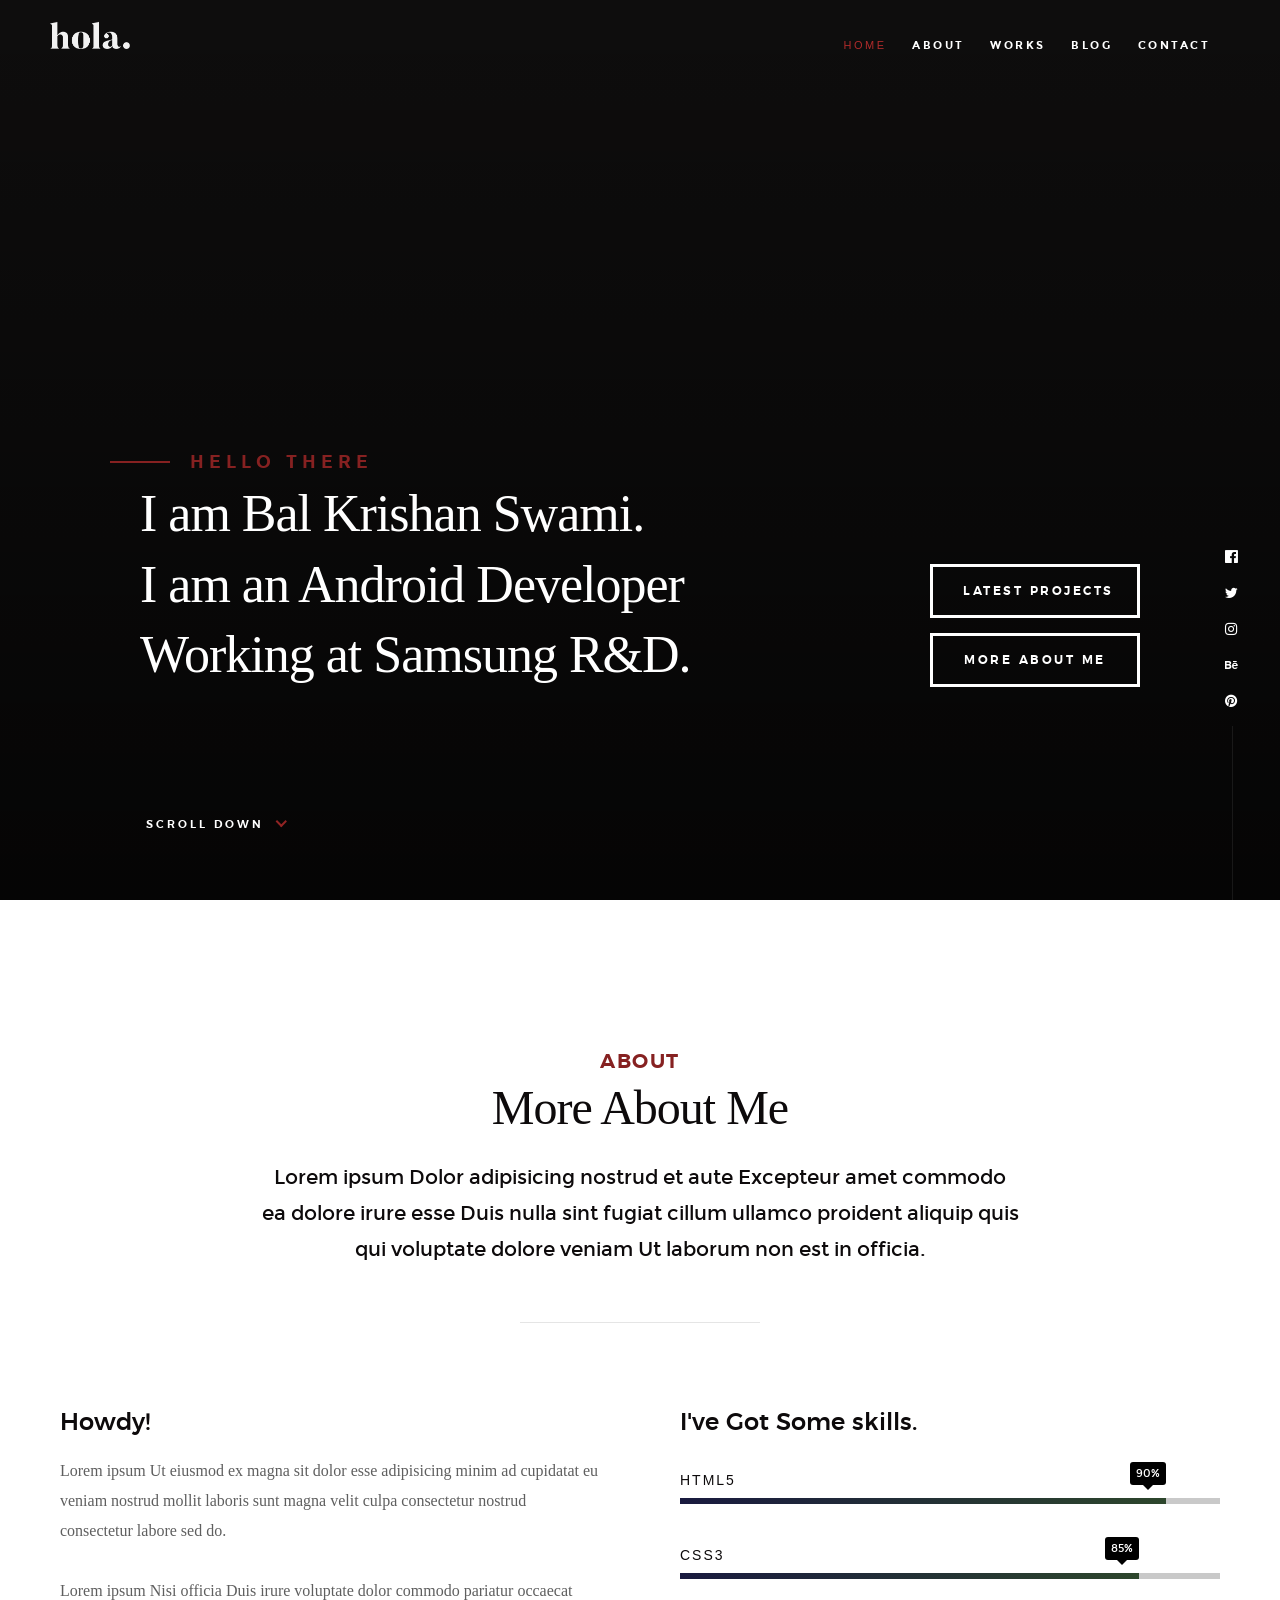
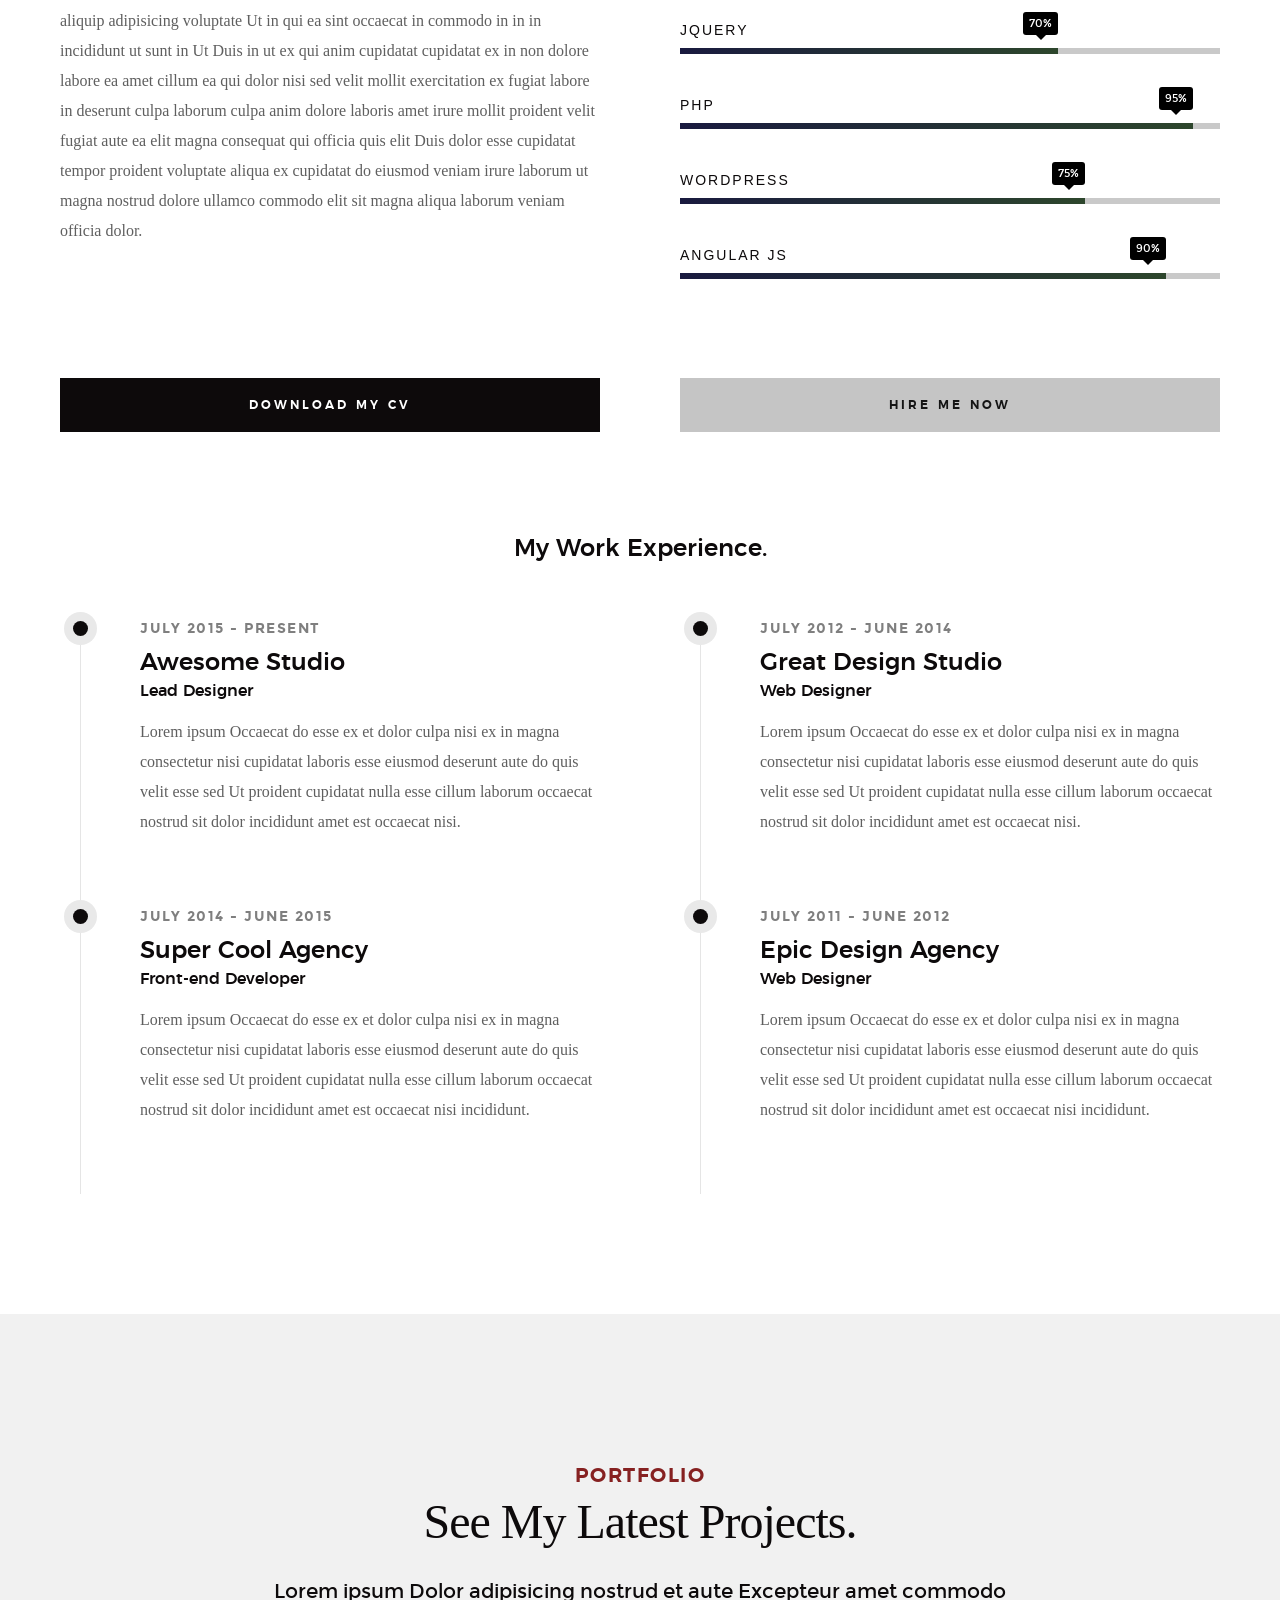
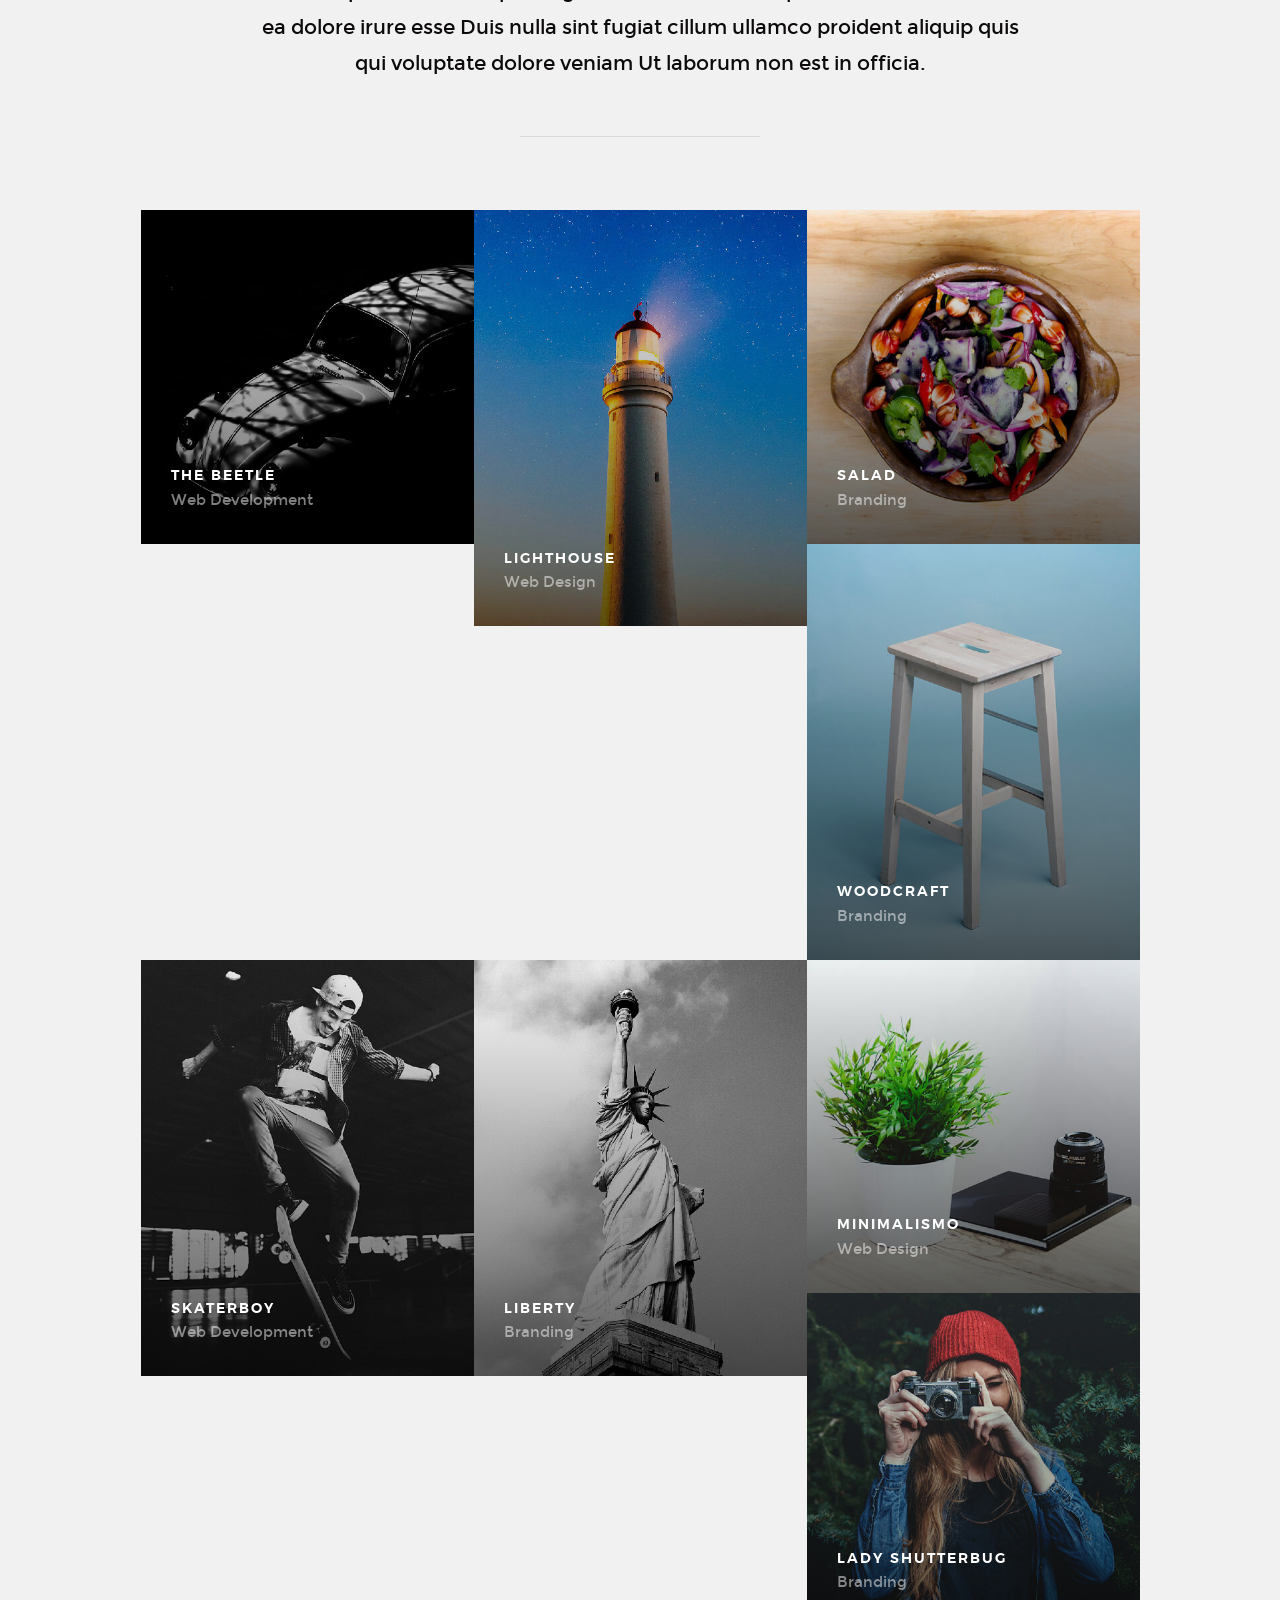
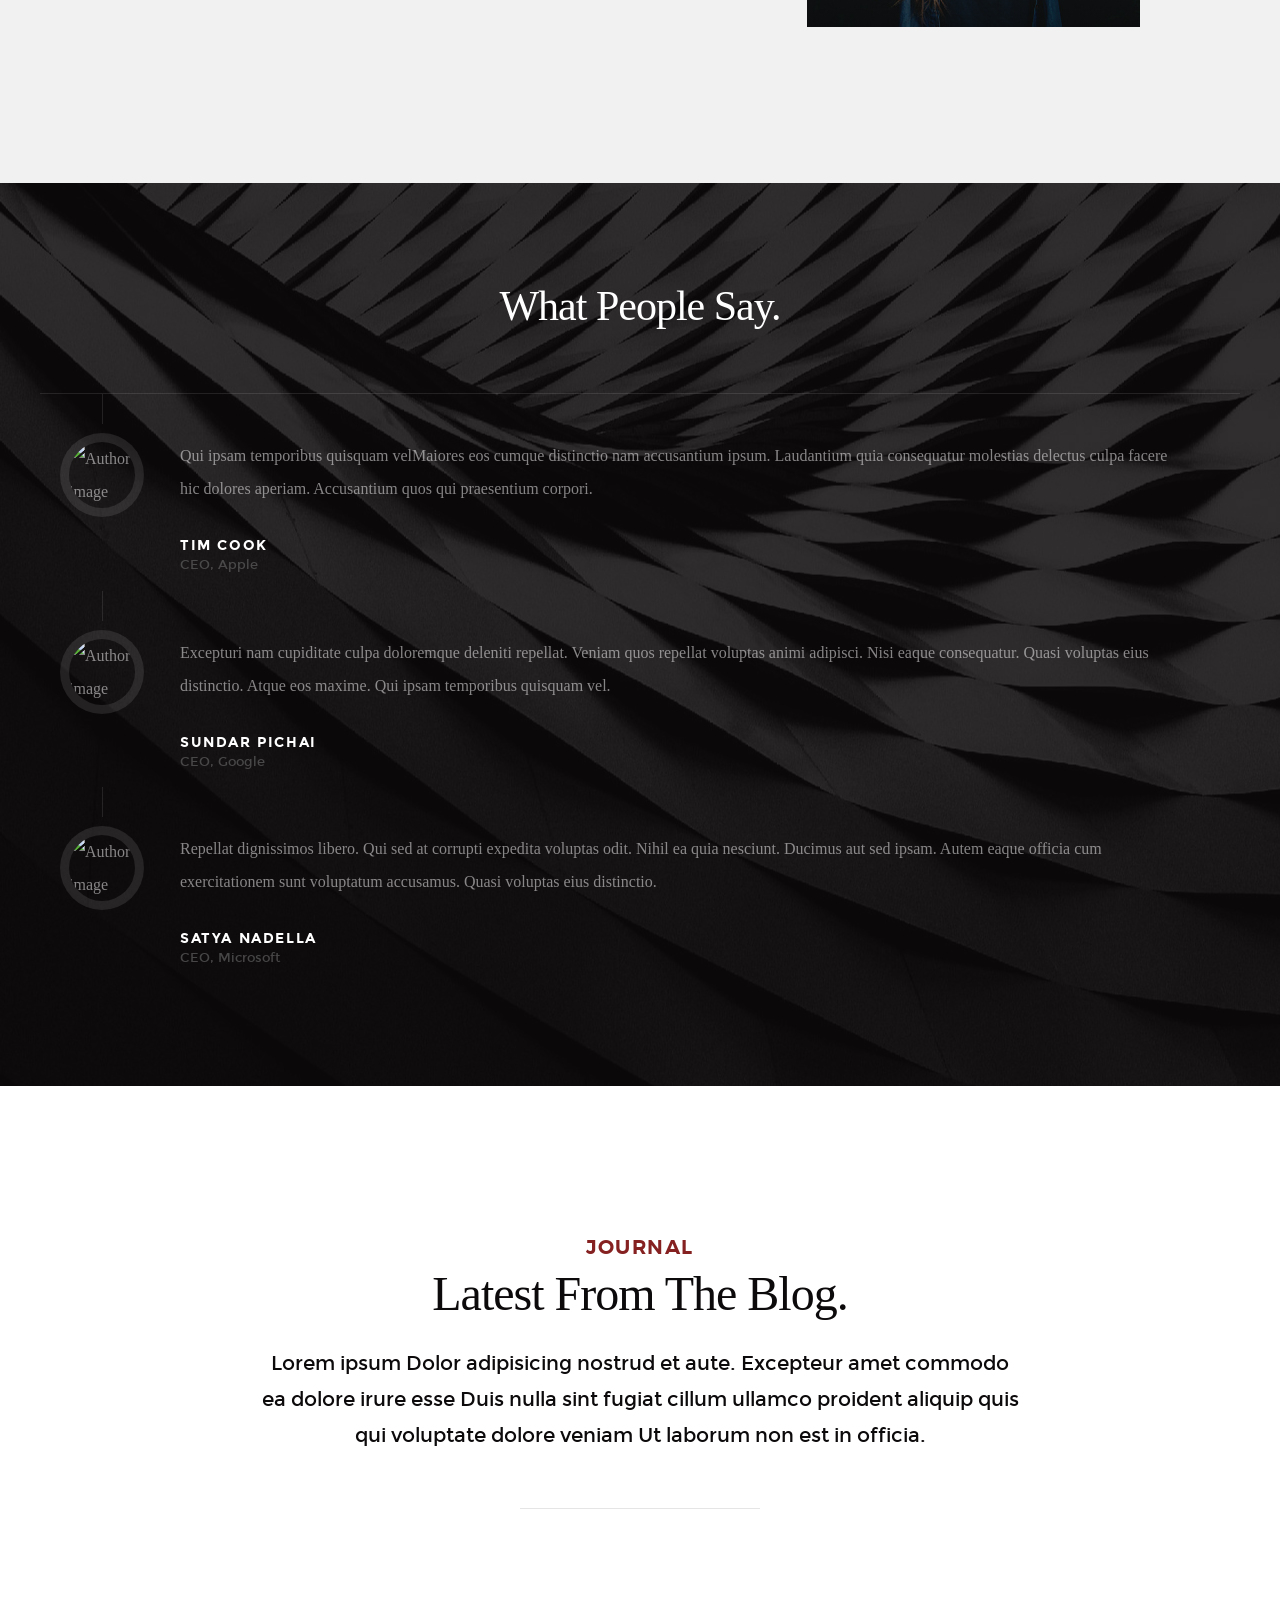
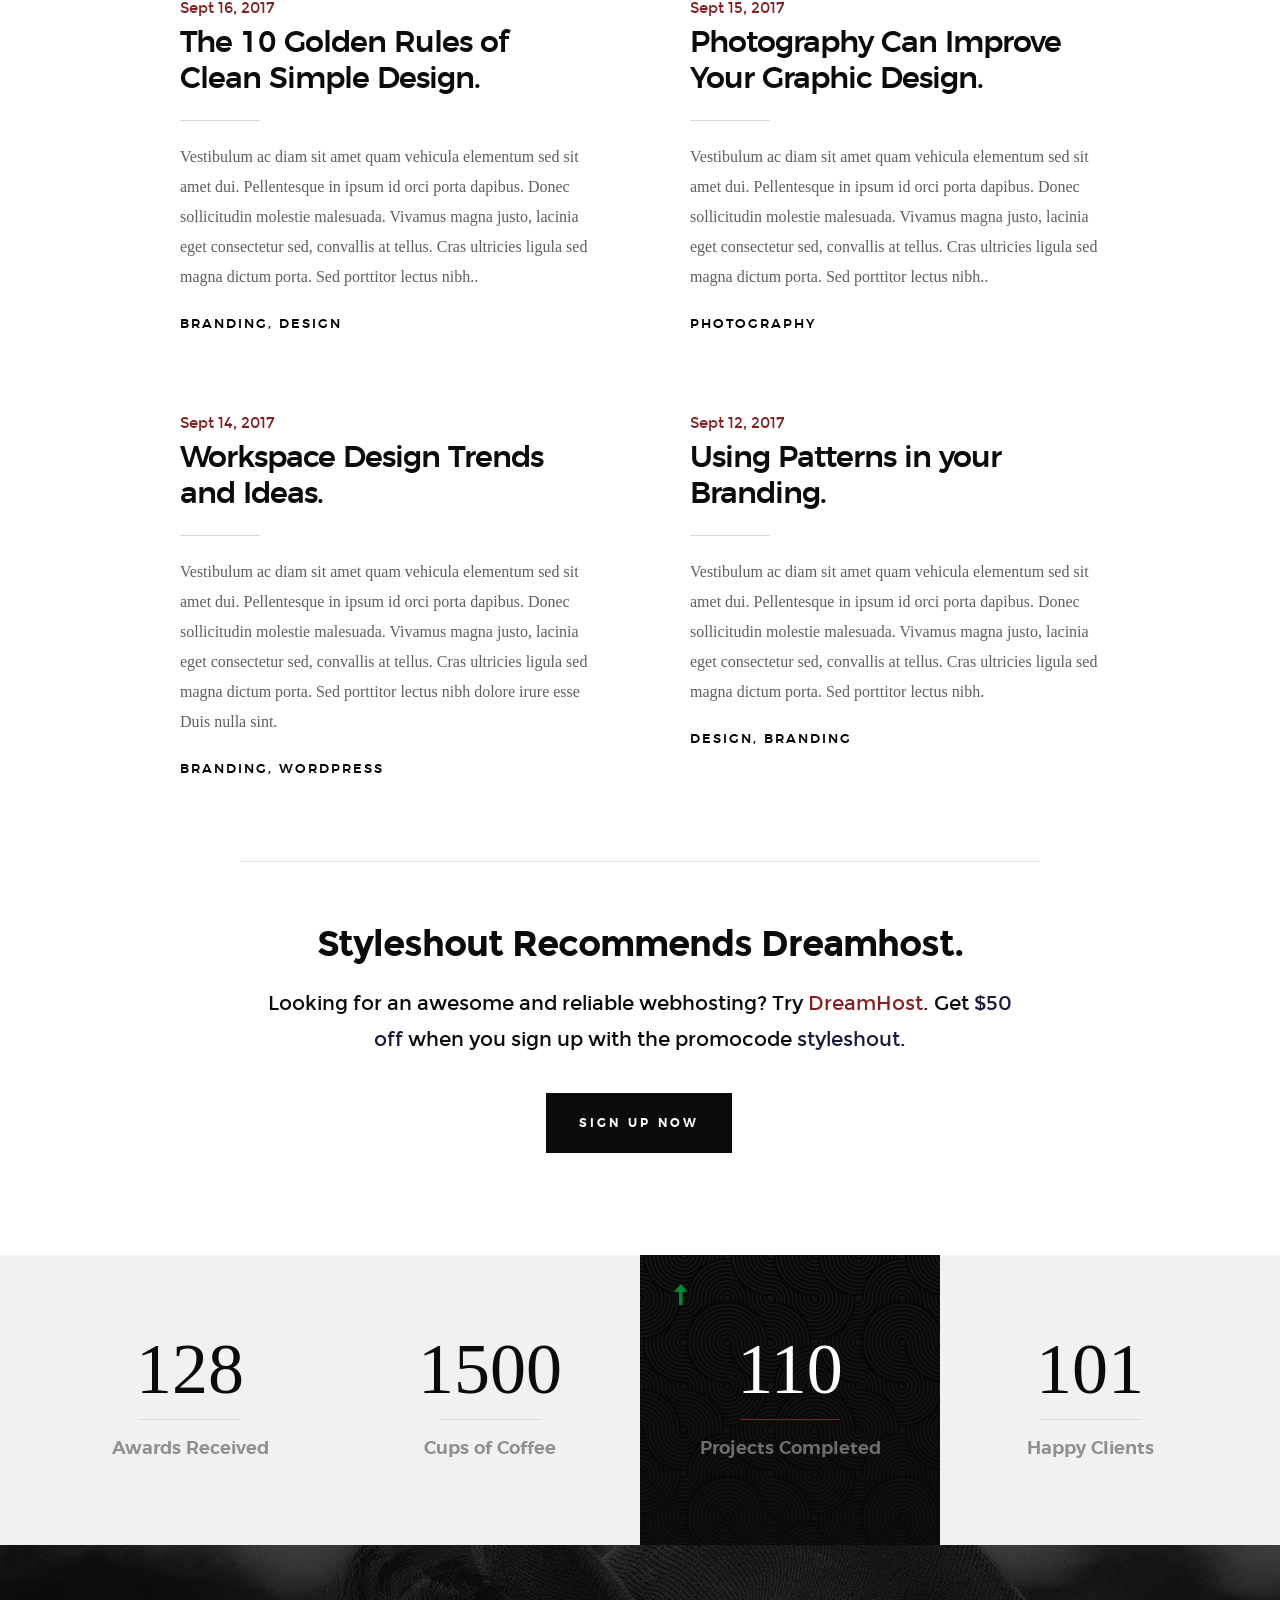
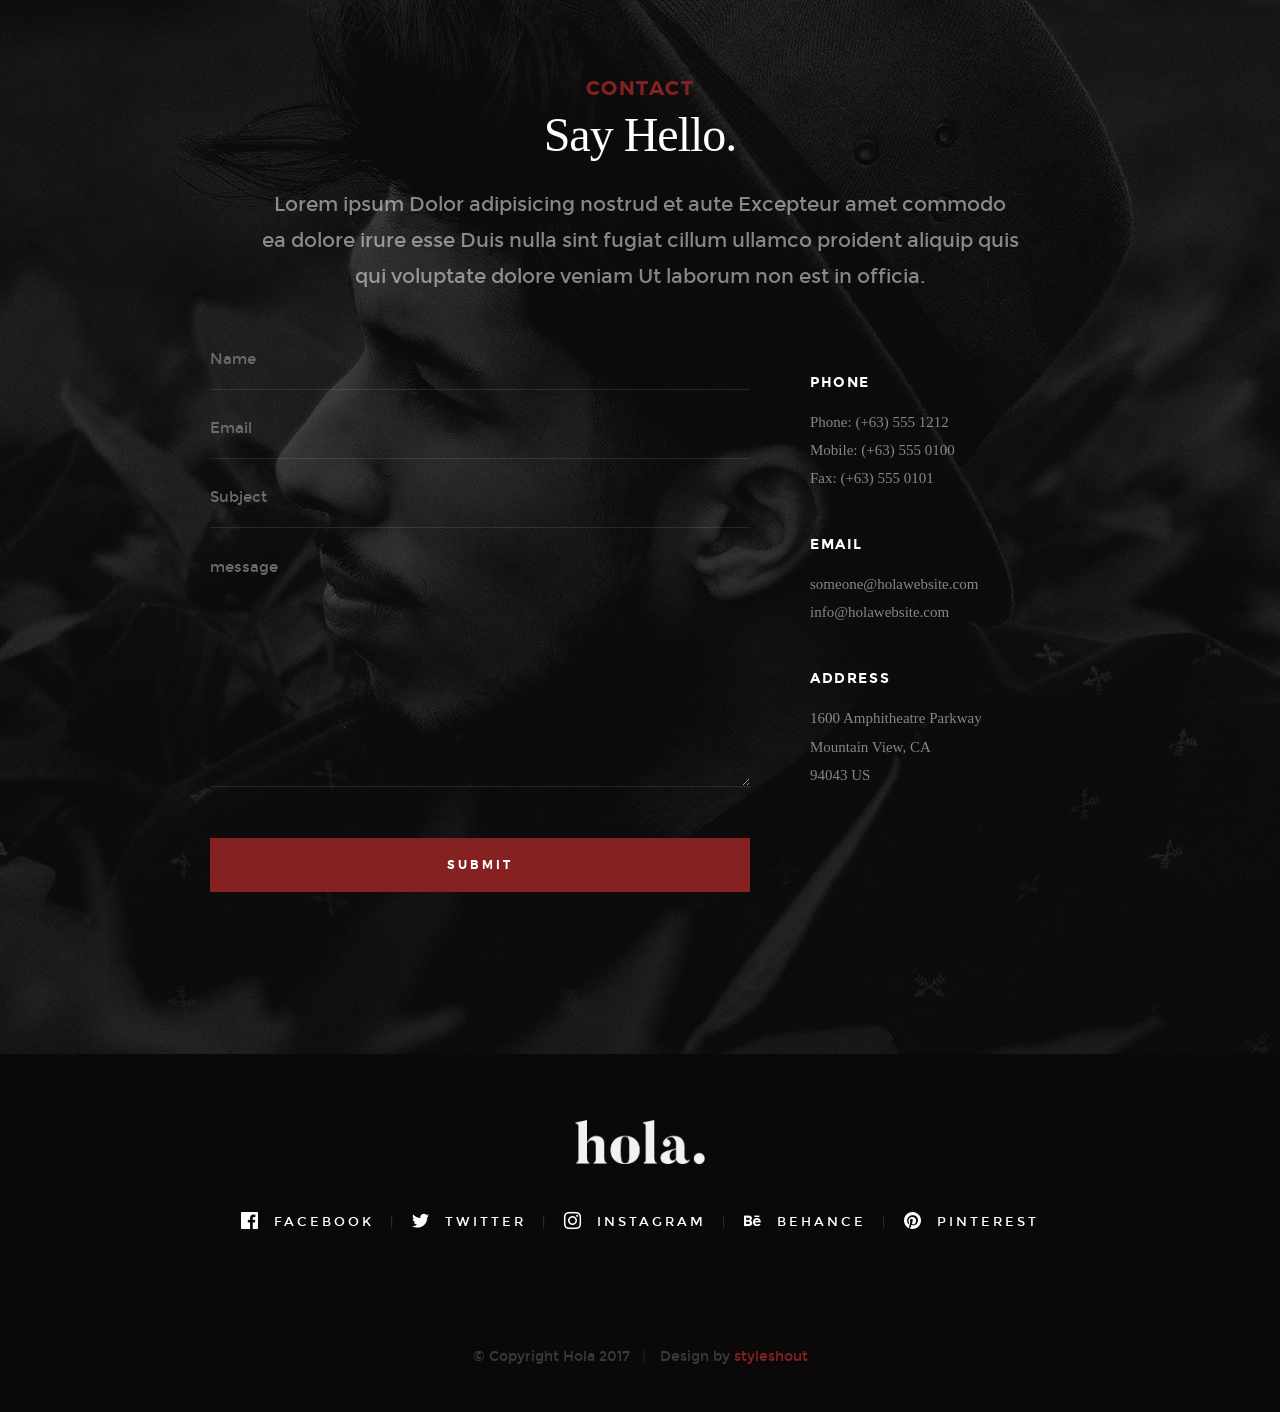
==== index.html @ 4ae45b7c "Edit name and other details" ====
<!DOCTYPE html>
<!--[if lt IE 9 ]><html class="no-js oldie" lang="en"> <![endif]-->
<!--[if IE 9 ]><html class="no-js oldie ie9" lang="en"> <![endif]-->
<!--[if (gte IE 9)|!(IE)]><!-->
<html class="no-js" lang="en">
<!--<![endif]-->

<head>

    <!--- basic page needs
    ================================================== -->
    <meta charset="utf-8">
    <title>Welcome</title>
    <meta name="description" content="">
    <meta name="author" content="">

    <!-- mobile specific metas
    ================================================== -->
    <meta name="viewport" content="width=device-width, initial-scale=1">

    <!-- CSS
    ================================================== -->
    <link rel="stylesheet" href="css/base.css">
    <link rel="stylesheet" href="css/vendor.css">
    <link rel="stylesheet" href="css/main.css">

    <!-- script
    ================================================== -->
    <script src="js/modernizr.js"></script>
    <script src="js/pace.min.js"></script>

    <!-- favicons
    ================================================== -->
    <link rel="shortcut icon" href="favicon.ico" type="image/x-icon">
    <link rel="icon" href="favicon.ico" type="image/x-icon">

</head>

<body id="top">

    <!-- header
    ================================================== -->
    <header class="s-header">

        <div class="header-logo">
            <a class="site-logo" href="index.html"><img src="images/logo.png" alt="Homepage"></a>
        </div>

        <nav class="header-nav-wrap">
            <ul class="header-nav">
                <li class="current"><a class="smoothscroll"  href="#home" title="home">Home</a></li>
                <li><a class="smoothscroll"  href="#about" title="about">About</a></li>
                <li><a class="smoothscroll"  href="#works" title="works">Works</a></li>
                <li><a class="smoothscroll"  href="#blog" title="blog">Blog</a></li>
                <li><a class="smoothscroll"  href="#contact" title="contact">Contact</a></li>
            </ul>
        </nav>

        <a class="header-menu-toggle" href="#0"><span>Menu</span></a>

    </header> <!-- end s-header -->


   <!-- home
   ================================================== -->
   <section id="home" class="s-home page-hero target-section" data-parallax="scroll" data-image-src="images/hero-bg.jpg" data-natural-width=3000 data-natural-height=2000 data-position-y=center>

        <div class="overlay"></div>
        <div class="shadow-overlay"></div>

        <div class="home-content">

            <div class="row home-content__main">

                <h3>Hello There</h3>

                <h1>
                    I am Bal Krishan Swami. <br>
                    I am an Android Developer <br>
                    Working at Samsung R&amp;D.
                </h1>

                <div class="home-content__buttons">
                    <a href="#works" class="smoothscroll btn btn--stroke">
                        Latest Projects
                    </a>
                    <a href="#about" class="smoothscroll btn btn--stroke">
                        More About Me
                    </a>
                </div>

                <div class="home-content__scroll">
                    <a href="#about" class="scroll-link smoothscroll">
                        <span>Scroll Down</span>
                    </a>
                </div>

            </div>

        </div> <!-- end home-content -->

        <ul class="home-social">
            <li>
                <a href="#"><i class="im im-facebook" aria-hidden="true"></i><span>LinkedIn</span></a>
            </li>
            <li>
                <a href="#"><i class="im im-twitter" aria-hidden="true"></i><span>StackOverflow</span></a>
            </li>
            <li>
                <a href="#"><i class="im im-instagram" aria-hidden="true"></i><span>Instagram</span></a>
            </li>
            <li>
                <a href="#"><i class="im im-behance" aria-hidden="true"></i><span>Leetcode</span></a>
            </li>
            <li>
                <a href="#"><i class="im im-pinterest" aria-hidden="true"></i><span>Pinterest</span></a>
            </li>
        </ul> 
        <!-- end home-social -->

    </section> <!-- end s-home -->


    <!-- about
    ================================================== -->
    <section id="about" class="s-about target-section">
        
        <div class="row narrow section-intro has-bottom-sep">
            <div class="col-full text-center">
                <h3>About</h3>
                <h1>More About Me</h1>
                <p class="lead">Lorem ipsum Dolor adipisicing nostrud et aute Excepteur amet commodo ea dolore irure esse Duis nulla sint fugiat cillum ullamco proident aliquip quis qui voluptate dolore veniam Ut laborum non est in officia.</p>
            </div>
        </div>

        <div class="row about-content">

            <div class="col-six tab-full left">
                <h3>Howdy!</h3>

                <p>Lorem ipsum Ut eiusmod ex magna sit dolor esse adipisicing minim ad cupidatat eu veniam nostrud mollit laboris sunt magna velit culpa consectetur nostrud consectetur labore sed do.</p>

                <p>
                Lorem ipsum Nisi officia Duis irure voluptate dolor commodo pariatur occaecat aliquip adipisicing voluptate Ut in qui ea sint occaecat in commodo in in in incididunt ut sunt in Ut Duis in ut ex qui anim cupidatat cupidatat ex in non dolore labore ea amet cillum ea qui dolor nisi sed velit mollit exercitation ex fugiat labore in deserunt culpa laborum culpa anim dolore laboris amet irure mollit proident velit fugiat aute ea elit magna consequat qui officia quis elit Duis dolor esse cupidatat tempor proident voluptate aliqua ex cupidatat do eiusmod veniam irure laborum ut magna nostrud dolore ullamco commodo elit sit magna aliqua laborum veniam officia dolor.	
                </p>
            </div>

            <div class="col-six tab-full right">
                <h3>I've Got Some skills.</h3>

                <ul class="skill-bars">
                    <li>
                    <div class="progress percent90"><span>90%</span></div>
                    <strong>HTML5</strong>
                    </li>
                    <li>
                    <div class="progress percent85"><span>85%</span></div>
                    <strong>CSS3</strong>
                    </li>
                    <li>
                    <div class="progress percent70"><span>70%</span></div>
                    <strong>JQuery</strong>
                    </li>
                    <li>
                    <div class="progress percent95"><span>95%</span></div>
                    <strong>PHP</strong>
                    </li>
                    <li>
                    <div class="progress percent75"><span>75%</span></div>
                    <strong>Wordpress</strong>
                    </li>   
                    <li>
                    <div class="progress percent90"><span>90%</span></div>
                    <strong>Angular JS</strong>
                    </li>   
                </ul>
            </div>

        </div> <!-- end about-content -->

        <div class="row about-content about-content--buttons">

            <div class="col-six tab-full left">
                <a href="#0" class="btn btn--primary full-width">Download My CV</a>
            </div>
            <div class="col-six tab-full right">
                <a href="#0" class="btn full-width">Hire Me Now</a>
            </div>

        </div> <!-- end about-content buttons -->

        <div class="row about-content about-content--timeline">

            <div class="col-full text-center">
                <h3>My Work Experience.</h3>
            </div>

            <div class="col-six tab-full left">
                <div class="timeline">

                    <div class="timeline__block">
                        <div class="timeline__bullet"></div>
                        <div class="timeline__header">
                            <p class="timeline__timeframe">July 2015 - Present</p>
                            <h3>Awesome Studio</h3>
                            <h5>Lead Designer</h5>
                        </div>
                        <div class="timeline__desc">
                            <p>Lorem ipsum Occaecat do esse ex et dolor culpa nisi ex in magna consectetur nisi cupidatat laboris esse eiusmod deserunt aute do quis velit esse sed Ut proident cupidatat nulla esse cillum laborum occaecat nostrud sit dolor incididunt amet est occaecat nisi.</p>
                        </div>
                    </div> <!-- end timeline__block -->

                    <div class="timeline__block">
                        <div class="timeline__bullet"></div>
                        <div class="timeline__header">
                            <p class="timeline__timeframe">July 2014 - June 2015</p>
                            <h3>Super Cool Agency</h3>
                            <h5>Front-end Developer</h5>
                        </div>
                        <div class="timeline__desc">	
                            <p>Lorem ipsum Occaecat do esse ex et dolor culpa nisi ex in magna consectetur nisi cupidatat laboris esse eiusmod deserunt aute do quis velit esse sed Ut proident cupidatat nulla esse cillum laborum occaecat nostrud sit dolor incididunt amet est occaecat nisi incididunt.</p>
                        </div>
                    </div> <!-- end timeline__block -->

                </div> <!-- end timeline -->
            </div> <!-- end left -->

            <div class="col-six tab-full right">
                <div class="timeline">

                    <div class="timeline__block">
                        <div class="timeline__bullet"></div>
                        <div class="timeline__header">
                            <p class="timeline__timeframe">July 2012 - June 2014</p>
                            <h3>Great Design Studio</h3>
                            <h5>Web Designer</h5>
                        </div>
                        <div class="timeline__desc">
                            <p>Lorem ipsum Occaecat do esse ex et dolor culpa nisi ex in magna consectetur nisi cupidatat laboris esse eiusmod deserunt aute do quis velit esse sed Ut proident cupidatat nulla esse cillum laborum occaecat nostrud sit dolor incididunt amet est occaecat nisi.</p>
                        </div>
                    </div> <!-- end timeline__block -->

                    <div class="timeline__block">
                        <div class="timeline__bullet"></div>
                        <div class="timeline__header">
                            <p class="timeline__timeframe">July 2011 - June 2012</p>
                            <h3>Epic Design Agency</h3>
                            <h5>Web Designer</h5>
                        </div>
                        <div class="timeline__desc">
                            <p>Lorem ipsum Occaecat do esse ex et dolor culpa nisi ex in magna consectetur nisi cupidatat laboris esse eiusmod deserunt aute do quis velit esse sed Ut proident cupidatat nulla esse cillum laborum occaecat nostrud sit dolor incididunt amet est occaecat nisi incididunt.</p>
                        </div>
                    </div> <!-- end timeline__block -->

                </div> <!-- end timeline -->
            </div> <!-- end right -->

        </div> <!-- end about-content timeline -->

    </section> <!-- end about -->
    

    <!-- works
    ================================================== -->
    <section id="works" class="s-works target-section">

        <div class="row narrow section-intro has-bottom-sep">
            <div class="col-full">
                <h3>Portfolio</h3>
                <h1>See My Latest Projects.</h1>
                
                <p class="lead">Lorem ipsum Dolor adipisicing nostrud et aute Excepteur amet commodo ea dolore irure esse Duis nulla sint fugiat cillum ullamco proident aliquip quis qui voluptate dolore veniam Ut laborum non est in officia.</p>
            </div>
        </div>

        <div class="row masonry-wrap">
            <div class="masonry">

                <div class="masonry__brick">
                    <div class="item-folio">

                        <div class="item-folio__thumb">
                            <a href="images/portfolio/gallery/g-beetle.jpg" class="thumb-link" title="The Beetle Car" data-size="1050x700">
                                <img src="images/portfolio/beetle.jpg" 
                                     srcset="images/portfolio/beetle.jpg 1x, images/portfolio/beetle@2x.jpg 2x" alt="">
                                <span class="shadow-overlay"></span>
                            </a>
                        </div>

                        <div class="item-folio__text">
                            <h3 class="item-folio__title">
                                The Beetle
                            </h3>
                            <p class="item-folio__cat">
                                Web Development
                            </p>
                        </div>

                        <a href="https://www.behance.net/" class="item-folio__project-link" title="Project link">
                            <i class="im im-link"></i>
                        </a>

                        <div class="item-folio__caption">
                            <p>Vero molestiae sed aut natus excepturi. Et tempora numquam. Temporibus iusto quo.Unde dolorem corrupti neque nisi.</p>
                        </div>

                    </div> <!-- end item-folio -->
                </div> <!-- end masonry__brick -->

                <div class="masonry__brick">
                    <div class="item-folio">

                        <div class="item-folio__thumb">
                            <a href="images/portfolio/gallery/g-lighthouse.jpg" class="thumb-link" title="Lighthouse" data-size="1050x700">
                                <img src="images/portfolio/lighthouse.jpg" 
                                     srcset="images/portfolio/lighthouse.jpg 1x, images/portfolio/lighthouse@2x.jpg 2x" alt="">
                                <span class="shadow-overlay"></span>
                            </a>
                        </div>

                        <div class="item-folio__text">
                            <h3 class="item-folio__title">
                                Lighthouse
                            </h3>
                            <p class="item-folio__cat">
                                Web Design
                            </p>
                        </div>

                        <a href="https://www.behance.net/" class="item-folio__project-link" title="Project link">
                            <i class="im im-link"></i>
                        </a>

                        <div class="item-folio__caption">
                            <p>Vero molestiae sed aut natus excepturi. Et tempora numquam. Temporibus iusto quo.Unde dolorem corrupti neque nisi.</p>
                        </div>

                    </div> <!-- end item-folio -->
                </div> <!-- end masonry__brick -->

                <div class="masonry__brick">
                    <div class="item-folio">

                        <div class="item-folio__thumb">
                            <a href="images/portfolio/gallery/g-salad.jpg" class="thumb-link" data-size="1050x700">
                                <img src="images/portfolio/salad.jpg" 
                                     srcset="images/portfolio/salad.jpg 1x, images/portfolio/salad@2x.jpg 2x" alt="">
                                <span class="shadow-overlay"></span>
                            </a>
                        </div>

                        <div class="item-folio__text">
                            <h3 class="item-folio__title">
                                Salad
                            </h3>
                            <p class="item-folio__cat">
                                Branding
                            </p>
                        </div>

                        <a href="https://www.behance.net/" class="item-folio__project-link" title="Project link">
                            <i class="im im-link"></i>
                        </a>

                        <span class="item-folio__caption">
                            <p>Vero molestiae sed aut natus excepturi. Et tempora numquam. Temporibus iusto quo.Unde dolorem corrupti neque nisi.</p>
                        </span>

                    </div> <!-- end item-folio -->
                </div> <!-- end masonry__brick -->

                <div class="masonry__brick">
                    <div class="item-folio">

                        <div class="item-folio__thumb">
                            <a href="images/portfolio/gallery/g-woodcraft.jpg" class="thumb-link" data-size="1050x700">
                                <img src="images/portfolio/woodcraft.jpg"
                                     srcset="images/portfolio/woodcraft.jpg 1x, images/portfolio/woodcraft@2x.jpg 2x" alt="">
                                <span class="shadow-overlay"></span>
                            </a>
                        </div>

                        <div class="item-folio__text">
                            <h3 class="item-folio__title">
                                Woodcraft
                            </h3>
                            <p class="item-folio__cat">
                                Branding
                            </p>
                        </div>

                        <a href="https://www.behance.net/" class="item-folio__project-link" title="Project link">
                            <i class="im im-link"></i>
                        </a>

                        <span class="item-folio__caption">
                            <p>Vero molestiae sed aut natus excepturi. Et tempora numquam. Temporibus iusto quo.Unde dolorem corrupti neque nisi.</p>
                        </span>

                    </div> <!-- end item-folio -->
                </div> <!-- end masonry__brick -->

                <div class="masonry__brick">
                    <div class="item-folio">

                        <div class="item-folio__thumb">
                            <a href="images/portfolio/gallery/g-skaterboy.jpg" class="thumb-link" data-size="1050x700">
                                <img src="images/portfolio/skaterboy.jpg"
                                     srcset="images/portfolio/skaterboy.jpg 1x, images/portfolio/skaterboy@2x.jpg 2x" alt="">
                                <span class="shadow-overlay"></span>
                            </a>
                        </div>

                        <div class="item-folio__text">
                            <h3 class="item-folio__title">
                                Skaterboy
                            </h3>
                            <p class="item-folio__cat">
                                Web Development
                            </p>
                        </div>

                        <a href="https://www.behance.net/" class="item-folio__project-link" title="Project link">
                            <i class="im im-link"></i>
                        </a>

                        <span class="item-folio__caption">
                            <p>Vero molestiae sed aut natus excepturi. Et tempora numquam. Temporibus iusto quo.Unde dolorem corrupti neque nisi.</p>
                        </span>

                    </div> <!-- end item-folio -->
                </div> <!-- end masonry__brick -->

                <div class="masonry__brick">
                    <div class="item-folio">

                        <div class="item-folio__thumb">
                            <a href="images/portfolio/gallery/g-liberty.jpg" class="thumb-link" data-size="1050x700">
                                <img src="images/portfolio/liberty.jpg"
                                     srcset="images/portfolio/liberty.jpg 1x, images/portfolio/liberty@2x.jpg 2x" alt="">
                                <span class="shadow-overlay"></span>
                            </a>
                        </div>

                        <div class="item-folio__text">
                            <h3 class="item-folio__title">
                                Liberty
                            </h3>
                            <p class="item-folio__cat">
                                Branding
                            </p>
                        </div>

                        <a href="https://www.behance.net/" class="item-folio__project-link" title="Project link">
                            <i class="im im-link"></i>
                        </a>

                        <span class="item-folio__caption">
                            <p>Vero molestiae sed aut natus excepturi. Et tempora numquam. Temporibus iusto quo.Unde dolorem corrupti neque nisi.</p>
                        </span>

                    </div> <!-- end item-folio -->
                </div> <!-- end masonry__brick -->

                <div class="masonry__brick">
                    <div class="item-folio">

                        <div class="item-folio__thumb">
                            <a href="images/portfolio/gallery/g-minimalismo.jpg" class="thumb-link" data-size="1050x700">
                                <img src="images/portfolio/minimalismo.jpg"
                                     srcset="images/portfolio/minimalismo.jpg 1x, images/portfolio/minimalismo@2x.jpg 2x" alt="">
                                <span class="shadow-overlay"></span>
                            </a>
                        </div>

                        <div class="item-folio__text">
                            <h3 class="item-folio__title">
                                Minimalismo
                            </h3>
                            <p class="item-folio__cat">
                                Web Design
                            </p>
                        </div>

                        <a href="https://www.behance.net/" class="item-folio__project-link" title="Project link">
                            <i class="im im-link"></i>
                        </a>

                        <span class="item-folio__caption">
                            <p>Vero molestiae sed aut natus excepturi. Et tempora numquam. Temporibus iusto quo.Unde dolorem corrupti neque nisi.</p>
                        </span>

                    </div> <!-- end item-folio -->
                </div> <!-- end masonry__brick -->

                <div class="masonry__brick">
                    <div class="item-folio">

                        <div class="item-folio__thumb">
                            <a href="images/portfolio/gallery/g-shutterbug.jpg" class="thumb-link" data-size="1050x700">
                                <img src="images/portfolio/shutterbug.jpg"
                                     srcset="images/portfolio/shutterbug.jpg 1x, images/portfolio/shutterbug@2x.jpg 2x" alt="">
                                <span class="shadow-overlay"></span>
                            </a>
                        </div>

                        <div class="item-folio__text">
                            <h3 class="item-folio__title">
                                Lady Shutterbug
                            </h3>
                            <p class="item-folio__cat">
                                Branding
                            </p>
                        </div>

                        <a href="https://www.behance.net/" class="item-folio__project-link" title="Project link">
                            <i class="im im-link"></i>
                        </a>

                        <span class="item-folio__caption">
                            <p>Vero molestiae sed aut natus excepturi. Et tempora numquam. Temporibus iusto quo.Unde dolorem corrupti neque nisi.</p>
                        </span>

                    </div> <!-- end item-folio -->
                </div> <!-- end masonry__brick -->

            </div>
        </div> <!-- end masonry -->

    </section> <!-- end works -->



    <!-- testimonials
    ================================================== -->
    <div class="s-testimonials">

        <div class="overlay"></div>

        <div class="row testimonials-header">
            <div class="col-full">
                <h1 class="h02">What People Say.</h1>
            </div>
        </div>

        <div class="row testimonials">

            <div class="col-full testimonials__slider">

                <div class="testimonials__slide">
                    <img src="images/avatars/user-01.jpg" alt="Author image" class="testimonials__avatar">
                    <p>Qui ipsam temporibus quisquam velMaiores eos cumque distinctio nam accusantium ipsum. 
                    Laudantium quia consequatur molestias delectus culpa facere hic dolores aperiam. Accusantium quos qui praesentium corpori.</p>
                    <div class="testimonials__author h06">
                        Tim Cook
                        <span>CEO, Apple</span>
                    </div>
                </div>

                <div class="testimonials__slide">
                    <img src="images/avatars/user-05.jpg" alt="Author image" class="testimonials__avatar">
                    <p>Excepturi nam cupiditate culpa doloremque deleniti repellat. Veniam quos repellat voluptas animi adipisci.
                    Nisi eaque consequatur. Quasi voluptas eius distinctio. Atque eos maxime. Qui ipsam temporibus quisquam vel.</p>
                    <div class="testimonials__author h06">
                        Sundar Pichai
                        <span>CEO, Google</span>
                    </div>
                </div>

                <div class="testimonials__slide">
                    <img src="images/avatars/user-02.jpg" alt="Author image" class="testimonials__avatar">
                    <p>Repellat dignissimos libero. Qui sed at corrupti expedita voluptas odit. Nihil ea quia nesciunt. Ducimus aut sed ipsam.  
                    Autem eaque officia cum exercitationem sunt voluptatum accusamus. Quasi voluptas eius distinctio.</p>
                    <div class="testimonials__author h06">
                        Satya Nadella
                        <span>CEO, Microsoft</span>
                    </div>
                </div>
                
            </div> <!-- end testimonials__slider -->

        </div> <!-- end testimonials -->

    </div> <!-- end s-testimonials -->


    <!-- blog
    ================================================== -->
    <section id="blog" class="s-blog target-section">

        <div class="row narrow section-intro has-bottom-sep">
            <div class="col-full">
                <h3>Journal</h3>
                <h1>Latest From The Blog.</h1>
                <p class="lead">Lorem ipsum Dolor adipisicing nostrud et aute. 
                Excepteur amet commodo ea dolore irure esse Duis nulla sint fugiat cillum 
                ullamco proident aliquip quis qui voluptate dolore veniam Ut laborum non est in officia.</p>
            </div>
        </div>

        <div class="row blog-content">
            <div class="col-full">

                <div class="blog-list block-1-2 block-tab-full">
                    <article class="col-block">
                                
                        <div class="blog-date">
                            <a href="blog-single.html">Sept 16, 2017</a>
                        </div>  
                        
                        <h2 class="h01"><a href="blog-single.html">The 10 Golden Rules of Clean Simple Design.</a></h2>
                        <p>
                        Vestibulum ac diam sit amet quam vehicula elementum sed sit amet dui. Pellentesque in ipsum id orci porta dapibus. Donec sollicitudin molestie malesuada. Vivamus magna justo, lacinia eget consectetur sed, convallis at tellus. Cras ultricies ligula sed magna dictum porta. Sed porttitor lectus nibh..
                        </p>

                        <div class="blog-cat">
                                <a href="blog.html">Branding</a><a href="blog.html">Design</a>
                        </div>

                        
                    </article>
                    <article class="col-block">
                                
                        <div class="blog-date">
                            <a href="blog-single.html">Sept 15, 2017</a>
                        </div>  
                        
                        <h2 class="h01"><a href="blog-single.html">Photography Can Improve Your Graphic Design.</a></h2>
                        <p>
                        Vestibulum ac diam sit amet quam vehicula elementum sed sit amet dui. Pellentesque in ipsum id orci porta dapibus. Donec sollicitudin molestie malesuada. Vivamus magna justo, lacinia eget consectetur sed, convallis at tellus. Cras ultricies ligula sed magna dictum porta. Sed porttitor lectus nibh..
                        </p>

                        <div class="blog-cat">
                            <a href="blog.html">Photography</a>
                        </div>

                        
                    </article>
                    <article class="col-block">
                        
                        <div class="blog-date">
                            <a href="blog-single.html">Sept 14, 2017</a>
                        </div>

                        <h2 class="h01"><a href="blog-single.html">Workspace Design Trends and Ideas.</a></h2>
                        <p>
                        Vestibulum ac diam sit amet quam vehicula elementum sed sit amet dui. Pellentesque in ipsum id orci porta dapibus. Donec sollicitudin molestie malesuada. Vivamus magna justo, lacinia eget consectetur sed, convallis at tellus. Cras ultricies ligula sed magna dictum porta. Sed porttitor lectus nibh dolore irure esse Duis nulla sint.
                        </p>

                        <div class="blog-cat">
                            <a href="blog.html">Branding</a><a href="blog.html">Wordpress</a>
                        </div>
                    </article>
                    <article class="col-block">
                        
                        <div class="blog-date">
                            <a href="blog-single.html">Sept 12, 2017</a>
                        </div>    
                        <h2 class="h01"><a href="blog-single.html">Using Patterns in your Branding.</a></h2>
                        <p>
                        Vestibulum ac diam sit amet quam vehicula elementum sed sit amet dui. Pellentesque in ipsum id orci porta dapibus. Donec sollicitudin molestie malesuada. Vivamus magna justo, lacinia eget consectetur sed, convallis at tellus. Cras ultricies ligula sed magna dictum porta. Sed porttitor lectus nibh.
                        </p>

                        <div class="blog-cat">
                            <a href="blog.html">Design</a><a href="blog.html">Branding</a>
                        </div>
                    </article>
                </div> <!-- end blog-list -->

            </div> <!-- end col-full -->
        </div> <!-- end blog-content -->

    </section> <!-- end s-blog -->


    <!-- s-cta
    ================================================== -->
    <section class="s-cta">
        
        <div class="row narrow cta">

            <div class="col-full cta__content">

                <h2 class="h01"><a href="http://www.dreamhost.com/r.cgi?287326|STYLESHOUT">Styleshout Recommends Dreamhost.</a></h2>

                <p class="lead">
                Looking for an awesome and reliable webhosting? Try <a href="http://www.dreamhost.com/r.cgi?287326|STYLESHOUT">DreamHost</a>.
                Get <span>$50 off</span> when you sign up with the promocode <span>styleshout</span>.
                </p>

                <div class="cta__action">
                    <a class="btn btn--primary btn--large" href="http://www.dreamhost.com/r.cgi?287326|STYLESHOUT">Sign Up Now</a>
                </div>	

            </div>

        </div> <!-- end cta -->
        
    </section>


    <!-- s-stats
    ================================================== -->
    <section id="stats" class="s-stats">
        <div class="row block-1-4 block-tab-1-2 block-mob-full stats">

            <div class="col-block stats__col ">
                <div class="stats__count">
                    128
                </div>
                <h4>Awards Received</h4>
            </div>
            <div class="col-block stats__col">
                <div class="stats__count">
                    1500
                </div>
                <h4>Cups of Coffee</h4>
            </div>
            <div class="col-block stats__col stats__col--highlight">
                <div class="stats__upsign">
                    <a href="#"><i class="im im-arrow-up" aria-hidden="true"></i></a>
                </div>
                <div class="stats__count">
                    110
                </div>
                <h4>Projects Completed</h4>
            </div>
            <div class="col-block stats__col">
                <div class="stats__count">
                    101
                </div>
                <h4>Happy Clients</h4> 
            </div>

        </div>
    </section> <!-- end s-stats -->


    <!-- s-stats
    ================================================== -->
    <section id="contact" class="s-contact target-section">

        <div class="overlay"></div>

        <div class="row narrow section-intro">
            <div class="col-full">
                <h3>Contact</h3>
                <h1>Say Hello.</h1>
                
                <p class="lead">Lorem ipsum Dolor adipisicing nostrud et aute Excepteur amet commodo ea dolore irure esse Duis nulla sint fugiat cillum ullamco proident aliquip quis qui voluptate dolore veniam Ut laborum non est in officia.</p>
            </div>
        </div>

        <div class="row contact__main">
            <div class="col-eight tab-full contact__form">
                <form name="contactForm" id="contactForm" method="post" action="">
                    <fieldset>
    
                    <div class="form-field">
                        <input name="contactName" type="text" id="contactName" placeholder="Name" value="" minlength="2" required="" aria-required="true" class="full-width">
                    </div>
                    <div class="form-field">
                        <input name="contactEmail" type="email" id="contactEmail" placeholder="Email" value="" required="" aria-required="true" class="full-width">
                    </div>
                    <div class="form-field">
                        <input name="contactSubject" type="text" id="contactSubject" placeholder="Subject" value="" class="full-width">
                    </div>
                    <div class="form-field">
                        <textarea name="contactMessage" id="contactMessage" placeholder="message" rows="10" cols="50" required="" aria-required="true" class="full-width"></textarea>
                    </div>
                    <div class="form-field">
                        <button class="full-width btn--primary">Submit</button>
                        <div class="submit-loader">
                            <div class="text-loader">Sending...</div>
                            <div class="s-loader">
                                <div class="bounce1"></div>
                                <div class="bounce2"></div>
                                <div class="bounce3"></div>
                            </div>
                        </div>
                    </div>
    
                    </fieldset>
                </form>

                <!-- contact-warning -->
                <div class="message-warning">
                    Something went wrong. Please try again.
                </div> 
            
                <!-- contact-success -->
                <div class="message-success">
                    Your message was sent, thank you!<br>
                </div>
                        
            </div>
            <div class="col-four tab-full contact__infos">
                <h4 class="h06">Phone</h4>
                <p>Phone: (+63) 555 1212<br>
                Mobile: (+63) 555 0100<br>
                Fax: (+63) 555 0101
                </p>

                <h4 class="h06">Email</h4>
                <p>someone@holawebsite.com<br>
                info@holawebsite.com
                </p>

                <h4 class="h06">Address</h4>
                <p>
                1600 Amphitheatre Parkway<br>
                Mountain View, CA<br>
                94043 US
                </p>
            </div>

        </div>

    </section> <!-- end s-contact -->


    <!-- footer
    ================================================== -->
    <footer>
        <div class="row">
            <div class="col-full">

                <div class="footer-logo">
                    <a class="footer-site-logo" href="#0"><img src="images/logo.png" alt="Homepage"></a>
                </div>

                <ul class="footer-social">
                    <li><a href="#0">
                        <i class="im im-facebook" aria-hidden="true"></i>
                        <span>Facebook</span>
                    </a></li>
                    <li><a href="#0">
                        <i class="im im-twitter" aria-hidden="true"></i>
                        <span>Twitter</span>
                    </a></li>
                    <li><a href="#0">
                        <i class="im im-instagram" aria-hidden="true"></i>
                        <span>Instagram</span>
                    </a></li>
                    <li><a href="#0">
                        <i class="im im-behance" aria-hidden="true"></i>
                        <span>Behance</span>
                    </a></li>
                    <li><a href="#0">
                        <i class="im im-pinterest" aria-hidden="true"></i>
                        <span>Pinterest</span>
                    </a></li>
                </ul>
                    
            </div>
        </div>

        <div class="row footer-bottom">

            <div class="col-twelve">
                <div class="copyright">
                    <span>© Copyright Hola 2017</span> 
                    <span>Design by <a href="https://www.styleshout.com/">styleshout</a></span>	
                </div>

                <div class="go-top">
                <a class="smoothscroll" title="Back to Top" href="#top"><i class="im im-arrow-up" aria-hidden="true"></i></a>
                </div>
            </div>

        </div> <!-- end footer-bottom -->

    </footer> <!-- end footer -->


    <!-- photoswipe background
    ================================================== -->
    <div aria-hidden="true" class="pswp" role="dialog" tabindex="-1">

        <div class="pswp__bg"></div>
        <div class="pswp__scroll-wrap">

            <div class="pswp__container">
                <div class="pswp__item"></div>
                <div class="pswp__item"></div>
                <div class="pswp__item"></div>
            </div>

            <div class="pswp__ui pswp__ui--hidden">
                <div class="pswp__top-bar">
                    <div class="pswp__counter"></div><button class="pswp__button pswp__button--close" title="Close (Esc)"></button> <button class="pswp__button pswp__button--share" title=
                    "Share"></button> <button class="pswp__button pswp__button--fs" title="Toggle fullscreen"></button> <button class="pswp__button pswp__button--zoom" title=
                    "Zoom in/out"></button>
                    <div class="pswp__preloader">
                        <div class="pswp__preloader__icn">
                            <div class="pswp__preloader__cut">
                                <div class="pswp__preloader__donut"></div>
                            </div>
                        </div>
                    </div>
                </div>
                <div class="pswp__share-modal pswp__share-modal--hidden pswp__single-tap">
                    <div class="pswp__share-tooltip"></div>
                </div><button class="pswp__button pswp__button--arrow--left" title="Previous (arrow left)"></button> <button class="pswp__button pswp__button--arrow--right" title=
                "Next (arrow right)"></button>
                <div class="pswp__caption">
                    <div class="pswp__caption__center"></div>
                </div>
            </div>

        </div>

    </div><!-- end photoSwipe background -->

    <div id="preloader">
        <div id="loader"></div>
    </div>


    <!-- Java Script
    ================================================== -->
    <script src="js/jquery-3.2.1.min.js"></script>
    <script src="js/plugins.js"></script>
    <script src="js/main.js"></script>

</body>

</html>
---- css/base.css ----
/* =================================================================== 
 *
 *  Hola v1.0 Base Stylesheet
 *  10-02-2017
 *  ------------------------------------------------------------------
 *
 *  TOC:
 *  # Normalize
 *  # Basic/base setup styles
 *      ## Media
 *      ## Typography resets
 *      ## links
 *      ## inputs
 *  # grid
 *      ## medium size devices
 *      ## tablets
 *      ## mobile devices
 *      ## small mobile devices
 *  # block grids
 *      ## medium size devices
 *      ## tablets
 *      ## mobile devices
 *      ## small mobile devices
 *  # MISC
 *
 * =================================================================== */


/* ===================================================================
 * # normalize
 * normalize.css v5.0.0 | MIT License | 
 * github.com/necolas/normalize.css
 *
 * ------------------------------------------------------------------- */

html {
    font-family: sans-serif;
    line-height: 1.15;
    -ms-text-size-adjust: 100%;
    -webkit-text-size-adjust: 100%;
}

body {
    margin: 0;
}

article, aside, footer, header, nav, section {
    display: block;
}

h1 {
    font-size: 2em;
    margin: 0.67em 0;
}

figcaption, figure, main {
    display: block;
}

figure {
    margin: 1em 40px;
}

hr {
    box-sizing: content-box;
    height: 0;
    overflow: visible;
}

pre {
    font-family: monospace, monospace;
    font-size: 1em;
}

a {
    background-color: transparent;
    -webkit-text-decoration-skip: objects;
}

a:active, a:hover {
    outline-width: 0;
}

abbr[title] {
    border-bottom: none;
    text-decoration: underline;
    text-decoration: underline dotted;
}

b, strong {
    font-weight: inherit;
}

b, strong {
    font-weight: bolder;
}

code, kbd, samp {
    font-family: monospace, monospace;
    font-size: 1em;
}

dfn {
    font-style: italic;
}

mark {
    background-color: #ff0;
    color: #000;
}

small {
    font-size: 80%;
}

sub, sup {
    font-size: 75%;
    line-height: 0;
    position: relative;
    vertical-align: baseline;
}

sub {
    bottom: -0.25em;
}

sup {
    top: -0.5em;
}

audio, video {
    display: inline-block;
}

audio:not([controls]) {
    display: none;
    height: 0;
}

img {
    border-style: none;
}

svg:not(:root) {
    overflow: hidden;
}

button, input, optgroup, select, textarea {
    font-family: sans-serif;
    font-size: 100%;
    line-height: 1.15;
    margin: 0;
}

button, input {
    overflow: visible;
}

button, select {
    text-transform: none;
}

button, html [type="button"], [type="reset"], [type="submit"] {
    -webkit-appearance: button;
}

button::-moz-focus-inner, [type="button"]::-moz-focus-inner, [type="reset"]::-moz-focus-inner, [type="submit"]::-moz-focus-inner {
    border-style: none;
    padding: 0;
}

button:-moz-focusring, [type="button"]:-moz-focusring, [type="reset"]:-moz-focusring, [type="submit"]:-moz-focusring {
    outline: 1px dotted ButtonText;
}

fieldset {
    border: 1px solid #c0c0c0;
    margin: 0 2px;
    padding: 0.35em 0.625em 0.75em;
}

legend {
    box-sizing: border-box;
    color: inherit;
    display: table;
    max-width: 100%;
    padding: 0;
    white-space: normal;
}

progress {
    display: inline-block;
    vertical-align: baseline;
}

textarea {
    overflow: auto;
}

[type="checkbox"], [type="radio"] {
    box-sizing: border-box;
    padding: 0;
}

[type="number"]::-webkit-inner-spin-button, [type="number"]::-webkit-outer-spin-button {
    height: auto;
}

[type="search"] {
    -webkit-appearance: textfield;
    outline-offset: -2px;
}

[type="search"]::-webkit-search-cancel-button, [type="search"]::-webkit-search-decoration {
    -webkit-appearance: none;
}

::-webkit-file-upload-button {
    -webkit-appearance: button;
    font: inherit;
}

details, menu {
    display: block;
}

summary {
    display: list-item;
}

canvas {
    display: inline-block;
}

template {
    display: none;
}

[hidden] {
    display: none;
}


/* ===================================================================
 * # basic/base setup styles - (_basic.scss)
 *
 * ------------------------------------------------------------------- */

html {
    font-size: 62.5%;
    box-sizing: border-box;
}

*, *::before, *::after {
    box-sizing: inherit;
}

body {
    font-weight: normal;
    line-height: 1;
    word-wrap: break-word;
    text-rendering: optimizeLegibility;
    -webkit-overflow-scrolling: touch;
    -webkit-text-size-adjust: none;
}

body, input, button {
    -moz-osx-font-smoothing: grayscale;
    -webkit-font-smoothing: antialiased;
}


/* ------------------------------------------------------------------- 
 * ## Media - (_basic.scss)
 * ------------------------------------------------------------------- */

img, video {
    max-width: 100%;
    height: auto;
}


/* ------------------------------------------------------------------- 
 * ## Typography resets - (_basic.scss)
 * ------------------------------------------------------------------- */

div, dl, dt, dd, ul, ol, li, h1, h2, h3, h4, h5, h6, pre, form, p, blockquote, th, td {
    margin: 0;
    padding: 0;
}

h1, h2, h3, h4, h5, h6 {
    -webkit-font-smoothing: auto;
    -webkit-font-smoothing: antialiased;
    -webkit-font-variant-ligatures: common-ligatures;
    -moz-font-variant-ligatures: common-ligatures;
    font-variant-ligatures: common-ligatures;
    text-rendering: optimizeLegibility;
}

em, i {
    font-style: italic;
    line-height: inherit;
}

strong, b {
    font-weight: bold;
    line-height: inherit;
}

small {
    font-size: 60%;
    line-height: inherit;
}

ol, ul {
    list-style: none;
}

li {
    display: block;
}


/* ------------------------------------------------------------------- 
 * ## links - (_basic.scss)
 * ------------------------------------------------------------------- */

a {
    text-decoration: none;
    line-height: inherit;
}

a img {
    border: none;
}


/* ------------------------------------------------------------------- 
 * ## inputs - (_basic.scss)
 * ------------------------------------------------------------------- */

fieldset {
    margin: 0;
    padding: 0;
}

input[type="email"], 
input[type="number"], 
input[type="search"], 
input[type="text"], 
input[type="tel"], 
input[type="url"], 
input[type="password"], textarea {
    -webkit-appearance: none;
    -moz-appearance: none;
    -ms-appearance: none;
    -o-appearance: none;
    appearance: none;
}


/* ===================================================================
 * # grid - (_grid.scss)
 *
 * ------------------------------------------------------------------- */

.row {
    width: 94%;
    max-width: 1200px;
    margin: 0 auto;
}

.row:after {
    content: "";
    display: table;
    clear: both;
}

.row .row {
    width: auto;
    max-width: none;
    margin-left: -20px;
    margin-right: -20px;
}


/* column blocks
 * -------------------------------------- */

[class*="col-"] {
    float: left;
}

[class*="col-"] + [class*="col-"].end {
    float: right;
}

[class*="col-"] {
    padding: 0 20px;
}


/* column width classes 
 * -------------------------------------- */

.col-one {
    width: 8.33333%;
}

.col-two, .col-1-6 {
    width: 16.66667%;
}

.col-three, .col-1-4 {
    width: 25%;
}

.col-four, .col-1-3 {
    width: 33.33333%;
}

.col-five {
    width: 41.66667%;
}

.col-six, .col-1-2 {
    width: 50%;
}

.col-seven {
    width: 58.33333%;
}

.col-eight, .col-2-3 {
    width: 66.66667%;
}

.col-nine, .col-3-4 {
    width: 75%;
}

.col-ten, .col-5-6 {
    width: 83.33333%;
}

.col-eleven {
    width: 91.66667%;
}

.col-twelve, .col-full {
    width: 100%;
}


/* ------------------------------------------------------------------- 
 * ## medium size devices - (_grid.scss)
 * ------------------------------------------------------------------- */

@media only screen and (max-width: 1200px) {
    .row .row {
        margin-left: -15px;
        margin-right: -15px;
    }
    [class*="col-"] {
        padding: 0 15px;
    }
    .md-two, .md-1-6 {
        width: 16.66667%;
    }
    .md-one {
        width: 8.33333%;
    }
    .md-three, .md-1-4 {
        width: 25%;
    }
    .md-four, .md-1-3 {
        width: 33.33333%;
    }
    .md-five {
        width: 41.66667%;
    }
    .md-six, .md-1-2 {
        width: 50%;
    }
    .md-seven {
        width: 58.33333%;
    }
    .md-eight, .md-2-3 {
        width: 66.66667%;
    }
    .md-nine, .md-3-4 {
        width: 75%;
    }
    .md-ten, .md-5-6 {
        width: 83.33333%;
    }
    .md-eleven {
        width: 91.66667%;
    }
    .md-twelve, .md-full {
        width: 100%;
    }
}


/* ------------------------------------------------------------------- 
 * ## tablets - (_grid.scss)
 * ------------------------------------------------------------------- */

@media only screen and (max-width: 800px) {
    .row {
        width: 90%;
    }
    .tab-1-4 {
        width: 25%;
    }
    .tab-1-3 {
        width: 33.33333%;
    }
    .tab-1-2 {
        width: 50%;
    }
    .tab-2-3 {
        width: 66.66667%;
    }
    .tab-3-4 {
        width: 75%;
    }
    .tab-full {
        width: 100%;
    }
}


/* ------------------------------------------------------------------- 
 * ## mobile devices - (_grid.scss)
 * ------------------------------------------------------------------- */

@media only screen and (max-width: 600px) {
    .row {
        width: auto;
        padding-left: 25px;
        padding-right: 25px;
    }
    .row .row {
        margin-left: -10px;
        margin-right: -10px;
    }
    [class*="col-"] {
        padding: 0 10px;
    }
    .mob-1-4 {
        width: 25%;
    }
    .mob-1-3 {
        width: 33.33333%;
    }
    .mob-1-2 {
        width: 50%;
    }
    .mob-2-3 {
        width: 66.66667%;
    }
    .mob-3-4 {
        width: 75%;
    }
    .mob-full {
        width: 100%;
    }
}


/* ------------------------------------------------------------------- 
 * ## small mobile devices - (_grid.scss) 
 * ------------------------------------------------------------------- */


/* stack columns on small mobile devices
 * ------------------------------------------------------------------- */

@media only screen and (max-width: 400px) {
    .row .row {
        padding-left: 0;
        padding-right: 0;
        margin-left: 0;
        margin-right: 0;
    }
    [class*="col-"] {
        width: 100% !important;
        float: none !important;
        clear: both !important;
        margin-left: 0;
        margin-right: 0;
        padding: 0;
    }
    [class*="col-"] + [class*="col-"].end {
        float: none;
    }
}


/* ===================================================================
 * # block grids - (_grid.scss)
 * ------------------------------------------------------------------- */


/*   Equally-sized columns define at row level
 * ------------------------------------------------------------------- */

[class*="block-"]:after {
    content: "";
    display: table;
    clear: both;
}

.block-1-6 .col-block {
    width: 16.66667%;
}

.block-1-5 .col-block {
    width: 20%;
}

.block-1-4 .col-block {
    width: 25%;
}

.block-1-3 .col-block {
    width: 33.33333%;
}

.block-1-2 .col-block {
    width: 50%;
}


/**
 * Clearing for block grid columns. Allow columns with 
 * different heights to align properly.
 */

.block-1-6 .col-block:nth-child(6n+1), 
.block-1-5 .col-block:nth-child(5n+1), 
.block-1-4 .col-block:nth-child(4n+1), 
.block-1-3 .col-block:nth-child(3n+1), 
.block-1-2 .col-block:nth-child(2n+1) {
    clear: both;
}


/* ------------------------------------------------------------------- 
 * ## medium size devices - (_grid.scss)
 * ------------------------------------------------------------------- */

@media only screen and (max-width: 1200px) {
    .block-m-1-6 .col-block {
        width: 16.66667%;
    }
    .block-m-1-5 .col-block {
        width: 20%;
    }
    .block-m-1-4 .col-block {
        width: 25%;
    }
    .block-m-1-3 .col-block {
        width: 33.33333%;
    }
    .block-m-1-2 .col-block {
        width: 50%;
    }
    .block-m-full .col-block {
        width: 100%;
        clear: both;
    }
    [class*="block-m-"] .bgrid:nth-child(n) {
        clear: none;
    }
    .block-m-1-6 .col-block:nth-child(6n+1), 
    .block-m-1-5 .col-block:nth-child(5n+1), 
    .block-m-1-4 .col-block:nth-child(4n+1), 
    .block-m-1-3 .col-block:nth-child(3n+1), 
    .block-m-1-2 .col-block:nth-child(2n+1) {
        clear: both;
    }
}


/* ------------------------------------------------------------------- 
 * ## tablets - (_grid.scss)
 * ------------------------------------------------------------------- */

@media only screen and (max-width: 800px) {
    .block-tab-1-6 .col-block {
        width: 16.66667%;
    }
    .block-tab-1-5 .col-block {
        width: 20%;
    }
    .block-tab-1-4 .col-block {
        width: 25%;
    }
    .block-tab-1-3 .col-block {
        width: 33.33333%;
    }
    .block-tab-1-2 .col-block {
        width: 50%;
    }
    .block-tab-full .col-block {
        width: 100%;
        clear: both;
    }
    [class*="block-tab-"] .bgrid:nth-child(n) {
        clear: none;
    }
    .block-tab-1-6 .col-block:nth-child(6n+1), 
    .block-tab-1-6 .col-block:nth-child(5n+1), 
    .block-tab-1-4 .col-block:nth-child(4n+1), 
    .block-tab-1-3 .col-block:nth-child(3n+1), 
    .block-tab-1-2 .col-block:nth-child(2n+1) {
        clear: both;
    }
}


/* ------------------------------------------------------------------- 
 * ## mobile devices - (_grid.scss)
 * ------------------------------------------------------------------- */

@media only screen and (max-width: 600px) {
    .block-mob-1-6 .col-block {
        width: 16.66667%;
    }
    .block-mob-1-5 .col-block {
        width: 20%;
    }
    .block-mob-1-4 .col-block {
        width: 25%;
    }
    .block-mob-1-3 .col-block {
        width: 33.33333%;
    }
    .block-mob-1-2 .col-block {
        width: 50%;
    }
    .block-mob-full .col-block {
        width: 100%;
        clear: both;
    }
    [class*="block-mob-"] .bgrid:nth-child(n) {
        clear: none;
    }
    .block-mob-1-6 .col-block:nth-child(6n+1), 
    .block-mob-1-5 .col-block:nth-child(5n+1), 
    .block-mob-1-4 .col-block:nth-child(4n+1), 
    .block-mob-1-3 .col-block:nth-child(3n+1), 
    .block-mob-1-2 .col-block:nth-child(2n+1) {
        clear: both;
    }
}


/* ------------------------------------------------------------------- 
 * ## small mobile devices - (_grid.scss) 
 * ------------------------------------------------------------------- */


/* stack columns on small mobile devices
 * ------------------------------------------------------------------- */

@media only screen and (max-width: 400px) {
    .stack .col-block {
        width: 100% !important;
        float: none !important;
        clear: both !important;
        margin-left: 0;
        margin-right: 0;
    }
}


/* ===================================================================
 * # MISC  - (_grid.scss)
 *
 * ------------------------------------------------------------------- */

.group:after {
    content: "";
    display: table;
    clear: both;
}


/* Misc Helper Styles
 * -------------------------------------- */

.is-hidden {
    display: none;
}

.is-invisible {
    visibility: hidden;
}

.antialiased {
    -webkit-font-smoothing: antialiased;
    -moz-osx-font-smoothing: grayscale;
}

.overflow-hidden {
    overflow: hidden;
}

.remove-bottom {
    margin-bottom: 0;
}

.half-bottom {
    margin-bottom: 1.5rem !important;
}

.add-bottom {
    margin-bottom: 3rem !important;
}

.no-border {
    border: none;
}

.full-width {
    width: 100%;
}

.text-center {
    text-align: center;
}

.text-left {
    text-align: left;
}

.text-right {
    text-align: right;
}

.pull-left {
    float: left;
}

.pull-right {
    float: right;
}

.align-center {
    margin-left: auto;
    margin-right: auto;
    text-align: center;
}
---- css/vendor.css ----
/* =================================================================== 
 *
 *  Hola v1.0 Vendor/Third Party CSS 
 *  10-02-2017
 *  ------------------------------------------------------------------
 *
 *  TOC:
 *  # Slick slider
 *  # PhotoSwipe Skin
 *  # Prettyprint GitHub Theme
 *
 * =================================================================== */


/* ===================================================================
 * # slick slider
 *
 * ------------------------------------------------------------------- */

.slick-slider {
    position: relative;
    display: block;
    box-sizing: border-box;
    -webkit-touch-callout: none;
    -webkit-user-select: none;
    -khtml-user-select: none;
    -moz-user-select: none;
    -ms-user-select: none;
    user-select: none;
    -ms-touch-action: pan-y;
    touch-action: pan-y;
    -webkit-tap-highlight-color: transparent;
}

.slick-list {
    position: relative;
    overflow: hidden;
    display: block;
    margin: 0;
    padding: 0;
}

.slick-list:focus {
    outline: none;
}

.slick-list.dragging {
    cursor: pointer;
    cursor: hand;
}

.slick-slider .slick-track, .slick-slider .slick-list {
    -webkit-transform: translate3d(0, 0, 0);
    -moz-transform: translate3d(0, 0, 0);
    -ms-transform: translate3d(0, 0, 0);
    -o-transform: translate3d(0, 0, 0);
    transform: translate3d(0, 0, 0);
}

.slick-track {
    position: relative;
    left: 0;
    top: 0;
    display: block;
}

.slick-track:before, .slick-track:after {
    content: "";
    display: table;
}

.slick-track:after {
    clear: both;
}

.slick-loading .slick-track {
    visibility: hidden;
}

.slick-slide {
    float: left;
    height: 100%;
    min-height: 1px;
    display: none;
}

[dir="rtl"] .slick-slide {
    float: right;
}

.slick-slide img {
    display: block;
}

.slick-slide.slick-loading img {
    display: none;
}

.slick-slide.dragging img {
    pointer-events: none;
}

.slick-initialized .slick-slide {
    display: block;
}

.slick-loading .slick-slide {
    visibility: hidden;
}

.slick-vertical .slick-slide {
    display: block;
    height: auto;
    border: 1px solid transparent;
}

.slick-arrow.slick-hidden {
    display: none;
}


/*! PhotoSwipe main CSS by Dmitry Semenov | photoswipe.com | MIT license */


/*
	Styles for basic PhotoSwipe functionality (sliding area, open/close transitions)
*/


/* pswp = photoswipe */

.pswp {
    display: none;
    position: absolute;
    width: 100%;
    height: 100%;
    left: 0;
    top: 0;
    overflow: hidden;
    -ms-touch-action: none;
    touch-action: none;
    z-index: 1500;
    -webkit-text-size-adjust: 100%;
    /* create separate layer, to avoid paint on window.onscroll in webkit/blink */
    -webkit-backface-visibility: hidden;
    outline: none;
}

.pswp * {
    -webkit-box-sizing: border-box;
    box-sizing: border-box;
}

.pswp img {
    max-width: none;
}


/* style is added when JS option showHideOpacity is set to true */

.pswp--animate_opacity {
    /* 0.001, because opacity:0 doesn't trigger Paint action, which causes lag at start of transition */
    opacity: 0.001;
    will-change: opacity;
    /* for open/close transition */
    -webkit-transition: opacity 333ms cubic-bezier(0.4, 0, 0.22, 1);
    transition: opacity 333ms cubic-bezier(0.4, 0, 0.22, 1);
}

.pswp--open {
    display: block;
}

.pswp--zoom-allowed .pswp__img {
    /* autoprefixer: off */
    cursor: -webkit-zoom-in;
    cursor: -moz-zoom-in;
    cursor: zoom-in;
}

.pswp--zoomed-in .pswp__img {
    /* autoprefixer: off */
    cursor: -webkit-grab;
    cursor: -moz-grab;
    cursor: grab;
}

.pswp--dragging .pswp__img {
    /* autoprefixer: off */
    cursor: -webkit-grabbing;
    cursor: -moz-grabbing;
    cursor: grabbing;
}


/*
	Background is added as a separate element.
	As animating opacity is much faster than animating rgba() background-color.
*/

.pswp__bg {
    position: absolute;
    left: 0;
    top: 0;
    width: 100%;
    height: 100%;
    background: #000;
    opacity: 0;
    -webkit-transform: translateZ(0);
    transform: translateZ(0);
    -webkit-backface-visibility: hidden;
    will-change: opacity;
}

.pswp__scroll-wrap {
    position: absolute;
    left: 0;
    top: 0;
    width: 100%;
    height: 100%;
    overflow: hidden;
}

.pswp__container, .pswp__zoom-wrap {
    -ms-touch-action: none;
    touch-action: none;
    position: absolute;
    left: 0;
    right: 0;
    top: 0;
    bottom: 0;
}


/* Prevent selection and tap highlights */

.pswp__container, .pswp__img {
    -webkit-user-select: none;
    -moz-user-select: none;
    -ms-user-select: none;
    user-select: none;
    -webkit-tap-highlight-color: transparent;
    -webkit-touch-callout: none;
}

.pswp__zoom-wrap {
    position: absolute;
    width: 100%;
    -webkit-transform-origin: left top;
    -ms-transform-origin: left top;
    transform-origin: left top;
    /* for open/close transition */
    -webkit-transition: -webkit-transform 333ms cubic-bezier(0.4, 0, 0.22, 1);
    transition: transform 333ms cubic-bezier(0.4, 0, 0.22, 1);
}

.pswp__bg {
    will-change: opacity;
    /* for open/close transition */
    -webkit-transition: opacity 333ms cubic-bezier(0.4, 0, 0.22, 1);
    transition: opacity 333ms cubic-bezier(0.4, 0, 0.22, 1);
}

.pswp--animated-in .pswp__bg, .pswp--animated-in .pswp__zoom-wrap {
    -webkit-transition: none;
    transition: none;
}

.pswp__container, .pswp__zoom-wrap {
    -webkit-backface-visibility: hidden;
}

.pswp__item {
    position: absolute;
    left: 0;
    right: 0;
    top: 0;
    bottom: 0;
    overflow: hidden;
}

.pswp__img {
    position: absolute;
    width: auto;
    height: auto;
    top: 0;
    left: 0;
}


/*
	stretched thumbnail or div placeholder element (see below)
	style is added to avoid flickering in webkit/blink when layers overlap
*/

.pswp__img--placeholder {
    -webkit-backface-visibility: hidden;
}


/*
	div element that matches size of large image
	large image loads on top of it
*/

.pswp__img--placeholder--blank {
    background: #222;
}

.pswp--ie .pswp__img {
    width: 100% !important;
    height: auto !important;
    left: 0;
    top: 0;
}


/*
	Error message appears when image is not loaded
	(JS option errorMsg controls markup)
*/

.pswp__error-msg {
    position: absolute;
    left: 0;
    top: 50%;
    width: 100%;
    text-align: center;
    font-size: 14px;
    line-height: 16px;
    margin-top: -8px;
    color: #CCC;
}

.pswp__error-msg a {
    color: #CCC;
    text-decoration: underline;
}


/* ===================================================================
 * # PhotoSwipe Skin
 *
 * ------------------------------------------------------------------- */


/*
    Contents:

    1. Buttons
    2. Share modal and links
    3. Index indicator ("1 of X" counter)
    4. Caption
    5. Loading indicator
    6. Additional styles (root element, top bar, idle state, hidden state, etc.)
*/


/* -------------------------------------------------------------------
 * ## 1. buttons
 * ------------------------------------------------------------------- */


/* <button> css reset */

.pswp__button {
    width: 44px;
    height: 44px;
    line-height: 1;
    position: relative;
    background: none;
    cursor: pointer;
    overflow: visible;
    -webkit-appearance: none;
    display: block;
    border: 0;
    padding: 0;
    margin: 0;
    float: right;
    opacity: 0.6;
    -webkit-transition: opacity 0.2s;
    transition: opacity 0.2s;
    -webkit-box-shadow: none;
    box-shadow: none;
}

.pswp__button:focus, .pswp__button:hover {
    opacity: 1;
    background-color: transparent;
}

.pswp__button:active {
    outline: none;
    opacity: 0.9;
}

.pswp__button::-moz-focus-inner {
    padding: 0;
    border: 0;
}


/* 
pswp__ui--over-close class it added when mouse is 
over element that should close gallery 
*/

.pswp__ui--over-close .pswp__button--close {
    opacity: 1;
}

.pswp__button, .pswp__button--arrow--left:before, .pswp__button--arrow--right:before {
    background: url(../images/photoswipe/default-skin.png) 0 0 no-repeat;
    background-size: 264px 88px;
    width: 44px;
    height: 44px;
}

@media (-webkit-min-device-pixel-ratio: 1.1), (-webkit-min-device-pixel-ratio: 1.09375), (min-resolution: 105dpi), (min-resolution: 1.1dppx) {
    /* Serve SVG sprite if browser supports SVG and resolution is more than 105dpi */
    .pswp--svg .pswp__button, .pswp--svg .pswp__button--arrow--left:before, .pswp--svg .pswp__button--arrow--right:before {
        background-image: url(images/photoswipe/default-skin.svg);
    }
    .pswp--svg .pswp__button--arrow--left, .pswp--svg .pswp__button--arrow--right {
        background: none;
    }
}

.pswp__button--close {
    background-position: 0 -44px;
}

.pswp__button--share {
    background-position: -44px -44px;
}

.pswp__button--fs {
    display: none;
}

.pswp--supports-fs .pswp__button--fs {
    display: block;
}

.pswp--fs .pswp__button--fs {
    background-position: -44px 0;
}

.pswp__button--zoom {
    display: none;
    background-position: -88px 0;
}

.pswp--zoom-allowed .pswp__button--zoom {
    display: block;
}

.pswp--zoomed-in .pswp__button--zoom {
    background-position: -132px 0;
}


/* no arrows on touch screens */

.pswp--touch .pswp__button--arrow--left, .pswp--touch .pswp__button--arrow--right {
    visibility: hidden;
}


/*
Arrow buttons hit area
(icon is added to :before pseudo-element)
*/

.pswp__button--arrow--left, .pswp__button--arrow--right {
    background: none;
    top: 50%;
    margin-top: -22px;
    width: 30px;
    height: 32px;
    position: absolute;
}

.pswp__button--arrow--left {
    left: 12px;
}

.pswp__button--arrow--right {
    right: 12px;
}

.pswp__button--arrow--left:before, .pswp__button--arrow--right:before {
    content: '';
    top: 0;
    background-color: rgba(0, 0, 0, 0.3);
    height: 30px;
    width: 32px;
    position: absolute;
    border-radius: 3px;
}

.pswp__button--arrow--left:before {
    left: 6px;
    background-position: -138px -44px;
}

.pswp__button--arrow--right:before {
    right: 6px;
    background-position: -94px -44px;
}


/* -------------------------------------------------------------------
 * ## 2. Share modal/popup and links
 * ------------------------------------------------------------------- */

.pswp__counter, .pswp__share-modal {
    -webkit-user-select: none;
    -moz-user-select: none;
    -ms-user-select: none;
    user-select: none;
}

.pswp__share-modal {
    display: block;
    background: rgba(0, 0, 0, 0.5);
    width: 100%;
    height: 100%;
    top: 0;
    left: 0;
    padding: 10px;
    position: absolute;
    z-index: 1600;
    opacity: 0;
    -webkit-transition: opacity 0.25s ease-out;
    transition: opacity 0.25s ease-out;
    -webkit-backface-visibility: hidden;
    will-change: opacity;
}

.pswp__share-modal--hidden {
    display: none;
}

.pswp__share-tooltip {
    z-index: 1620;
    position: absolute;
    background: #FFF;
    top: 56px;
    border-radius: 3px;
    display: block;
    width: auto;
    right: 44px;
    -webkit-box-shadow: 0 2px 5px rgba(0, 0, 0, 0.25);
    box-shadow: 0 2px 5px rgba(0, 0, 0, 0.25);
    -webkit-transform: translateY(6px);
    -ms-transform: translateY(6px);
    transform: translateY(6px);
    -webkit-transition: -webkit-transform 0.25s;
    transition: transform 0.25s;
    -webkit-backface-visibility: hidden;
    will-change: transform;
}

.pswp__share-tooltip a {
    display: block;
    padding: 9px 15px;
    color: #000;
    text-decoration: none;
    font-size: 13px;
    line-height: 18px;
}

.pswp__share-tooltip a:hover {
    text-decoration: none;
    color: #000;
}

.pswp__share-tooltip a:first-child {
    /* round corners on the first/last list item */
    border-radius: 3px 3px 0 0;
}

.pswp__share-tooltip a:last-child {
    border-radius: 0 0 3px 3px;
}

.pswp__share-modal--fade-in {
    opacity: 1;
}

.pswp__share-modal--fade-in .pswp__share-tooltip {
    -webkit-transform: translateY(0);
    -ms-transform: translateY(0);
    transform: translateY(0);
}


/* increase size of share links on touch devices */

.pswp--touch .pswp__share-tooltip a {
    padding: 16px 12px;
}

a.pswp__share--facebook:before {
    content: '';
    display: block;
    width: 0;
    height: 0;
    position: absolute;
    top: -12px;
    right: 15px;
    border: 6px solid transparent;
    border-bottom-color: #FFF;
    -webkit-pointer-events: none;
    -moz-pointer-events: none;
    pointer-events: none;
}

a.pswp__share--facebook:hover {
    background: #3E5C9A;
    color: #FFF;
}

a.pswp__share--facebook:hover:before {
    border-bottom-color: #3E5C9A;
}

a.pswp__share--twitter:hover {
    background: #55ACEE;
    color: #FFF;
}

a.pswp__share--pinterest:hover {
    background: #CCC;
    color: #CE272D;
}

a.pswp__share--download:hover {
    background: #DDD;
}


/* -------------------------------------------------------------------
 * ## 3. Index indicator ("1 of X" counter)
 * ------------------------------------------------------------------- */

.pswp__counter {
    position: absolute;
    left: 6px;
    top: 0;
    height: 44px;
    font-size: 13px;
    line-height: 44px;
    color: #FFF;
    opacity: 0.75;
    padding: 0 10px;
}


/* -------------------------------------------------------------------
 * ## 4. Caption
 * ------------------------------------------------------------------- */

.pswp__caption {
    position: absolute;
    left: 0;
    bottom: 0;
    width: 100%;
    min-height: 45px;
}

.pswp__caption h4 {
    font-size: 1.8rem;
    line-height: 1.333;
    margin: 0 0 .6rem;
    color: #FFFFFF;
}

.pswp__caption small {
    font-size: 11px;
    color: rgba(255, 255, 255, 0.5);
}

.pswp__caption__center {
    text-align: center;
    max-width: 900px;
    margin: 0 auto;
    font-size: 13px;
    padding: 10px;
    line-height: 20px;
    color: rgba(255, 255, 255, 0.5);
}

.pswp__caption--empty {
    display: none;
}


/* Fake caption element, used to calculate height of next/prev image */

.pswp__caption--fake {
    visibility: hidden;
}


/* -------------------------------------------------------------------
 * ## 5. Loading indicator (preloader)
 * You can play with it here - http://codepen.io/dimsemenov/pen/yyBWoR
 * ------------------------------------------------------------------- */

.pswp__preloader {
    width: 44px;
    height: 44px;
    position: absolute;
    top: 0;
    left: 50%;
    margin-left: -22px;
    opacity: 0;
    -webkit-transition: opacity 0.25s ease-out;
    transition: opacity 0.25s ease-out;
    will-change: opacity;
    direction: ltr;
}

.pswp__preloader__icn {
    width: 20px;
    height: 20px;
    margin: 12px;
}

.pswp__preloader--active {
    opacity: 1;
}

.pswp__preloader--active .pswp__preloader__icn {
    /* We use .gif in browsers that don't support CSS animation */
    background: url(..images/photoswipe/preloader.gif) 0 0 no-repeat;
}

.pswp--css_animation .pswp__preloader--active {
    opacity: 1;
}

.pswp--css_animation .pswp__preloader--active .pswp__preloader__icn {
    -webkit-animation: clockwise 500ms linear infinite;
    animation: clockwise 500ms linear infinite;
}

.pswp--css_animation .pswp__preloader--active .pswp__preloader__donut {
    -webkit-animation: donut-rotate 1000ms cubic-bezier(0.4, 0, 0.22, 1) infinite;
    animation: donut-rotate 1000ms cubic-bezier(0.4, 0, 0.22, 1) infinite;
}

.pswp--css_animation .pswp__preloader__icn {
    background: none;
    opacity: 0.75;
    width: 14px;
    height: 14px;
    position: absolute;
    left: 15px;
    top: 15px;
    margin: 0;
}

.pswp--css_animation .pswp__preloader__cut {
    /* 
			The idea of animating inner circle is based on Polymer ("material") loading indicator 
			 by Keanu Lee https://blog.keanulee.com/2014/10/20/the-tale-of-three-spinners.html
		*/
    position: relative;
    width: 7px;
    height: 14px;
    overflow: hidden;
}

.pswp--css_animation .pswp__preloader__donut {
    -webkit-box-sizing: border-box;
    box-sizing: border-box;
    width: 14px;
    height: 14px;
    border: 2px solid #FFF;
    border-radius: 50%;
    border-left-color: transparent;
    border-bottom-color: transparent;
    position: absolute;
    top: 0;
    left: 0;
    background: none;
    margin: 0;
}

@media screen and (max-width: 1024px) {
    .pswp__preloader {
        position: relative;
        left: auto;
        top: auto;
        margin: 0;
        float: right;
    }
}

@-webkit-keyframes clockwise {
    0% {
        -webkit-transform: rotate(0deg);
        transform: rotate(0deg);
    }
    100% {
        -webkit-transform: rotate(360deg);
        transform: rotate(360deg);
    }
}

@keyframes clockwise {
    0% {
        -webkit-transform: rotate(0deg);
        transform: rotate(0deg);
    }
    100% {
        -webkit-transform: rotate(360deg);
        transform: rotate(360deg);
    }
}

@-webkit-keyframes donut-rotate {
    0% {
        -webkit-transform: rotate(0);
        transform: rotate(0);
    }
    50% {
        -webkit-transform: rotate(-140deg);
        transform: rotate(-140deg);
    }
    100% {
        -webkit-transform: rotate(0);
        transform: rotate(0);
    }
}

@keyframes donut-rotate {
    0% {
        -webkit-transform: rotate(0);
        transform: rotate(0);
    }
    50% {
        -webkit-transform: rotate(-140deg);
        transform: rotate(-140deg);
    }
    100% {
        -webkit-transform: rotate(0);
        transform: rotate(0);
    }
}


/* -------------------------------------------------------------------
 * ## 6. additional styles
 * ------------------------------------------------------------------- */


/* root element of UI */

.pswp {
    font-family: "montserrat-regular", sans-serif;
}

.pswp__ui {
    -webkit-font-smoothing: auto;
    visibility: visible;
    opacity: 1;
    z-index: 1550;
}


/* top black bar with buttons and "1 of X" indicator */

.pswp__top-bar {
    position: absolute;
    left: 0;
    top: 0;
    height: 44px;
    width: 100%;
    padding: 0 6px;
}

.pswp__caption, .pswp__top-bar, .pswp--has_mouse .pswp__button--arrow--left, .pswp--has_mouse .pswp__button--arrow--right {
    -webkit-backface-visibility: hidden;
    will-change: opacity;
    -webkit-transition: opacity 333ms cubic-bezier(0.4, 0, 0.22, 1);
    transition: opacity 333ms cubic-bezier(0.4, 0, 0.22, 1);
}


/* pswp--has_mouse class is added only when two subsequent mousemove events occur */

.pswp--has_mouse .pswp__button--arrow--left, .pswp--has_mouse .pswp__button--arrow--right {
    visibility: visible;
}

.pswp__top-bar, .pswp__caption {
    background-color: rgba(0, 0, 0, 0.5);
}


/* pswp__ui--fit class is added when main image "fits" between top bar and bottom bar (caption) */

.pswp__ui--fit .pswp__top-bar, .pswp__ui--fit .pswp__caption {
    background-color: rgba(0, 0, 0, 0.3);
}


/* pswp__ui--idle class is added when mouse isn't moving for several seconds (JS option timeToIdle) */

.pswp__ui--idle .pswp__top-bar {
    opacity: 0;
}

.pswp__ui--idle .pswp__button--arrow--left, .pswp__ui--idle .pswp__button--arrow--right {
    opacity: 0;
}


/*
	pswp__ui--hidden class is added when controls are hidden
	e.g. when user taps to toggle visibility of controls
*/

.pswp__ui--hidden .pswp__top-bar, .pswp__ui--hidden .pswp__caption, .pswp__ui--hidden .pswp__button--arrow--left, .pswp__ui--hidden .pswp__button--arrow--right {
    /* Force paint & create composition layer for controls. */
    opacity: 0.001;
}


/* pswp__ui--one-slide class is added when there is just one item in gallery */

.pswp__ui--one-slide .pswp__button--arrow--left, .pswp__ui--one-slide .pswp__button--arrow--right, .pswp__ui--one-slide .pswp__counter {
    display: none;
}

.pswp__element--disabled {
    display: none !important;
}

.pswp--minimal--dark .pswp__top-bar {
    background: none;
}


/* ===================================================================
 * # Prettyprint GitHub Theme
 *
 * ------------------------------------------------------------------- */

.prettyprint {
    background: #F1F1F1;
    font-family: Menlo, 'Bitstream Vera Sans Mono', 'DejaVu Sans Mono', Monaco, Consolas, monospace;
    font-size: 12px;
    line-height: 1.5;
    border-radius: 3px;
    border: none;
}

.pln {
    color: #333333;
}

@media screen {
    .str {
        color: #dd1144;
    }
    .kwd {
        color: #333333;
    }
    .com {
        color: #999988;
    }
    .typ {
        color: #445588;
    }
    .lit {
        color: #445588;
    }
    .pun {
        color: #333333;
    }
    .opn {
        color: #333333;
    }
    .clo {
        color: #333333;
    }
    .tag {
        color: navy;
    }
    .atn {
        color: teal;
    }
    .atv {
        color: #dd1144;
    }
    .dec {
        color: #333333;
    }
    .var {
        color: teal;
    }
    .fun {
        color: #990000;
    }
}

@media print, projection {
    .str {
        color: #006600;
    }
    .kwd {
        color: #006;
        font-weight: bold;
    }
    .com {
        color: #600;
        font-style: italic;
    }
    .typ {
        color: #404;
        font-weight: bold;
    }
    .lit {
        color: #004444;
    }
    .pun, .opn, .clo {
        color: #444400;
    }
    .tag {
        color: #006;
        font-weight: bold;
    }
    .atn {
        color: #440044;
    }
    .atv {
        color: #006600;
    }
}


/* Specify class=linenums on a pre to get line numbering */

ol.linenums {
    margin-top: 0;
    margin-bottom: 0;
}


/* IE indents via margin-left */

li.L0, li.L1, li.L2, li.L3, li.L4, li.L5, li.L6, li.L7, li.L8, li.L9 {
    /* */
}


/* Alternate shading for lines */

li.L1, li.L3, li.L5, li.L7, li.L9 {
    /* */
}
---- css/main.css ----
/* =================================================================== 
 *
 *  Hola v1.0 Main Stylesheet
 *  10-02-2017
 *  ------------------------------------------------------------------
 *
 *  TOC:
 *  # webfonts and iconfonts
 *  # base style overrides
 *      ## links
 *  # typography & general theme styles
 *      ## lists
 *      ## responsive video container
 *      ## floated image
 *      ## tables
 *      ## spacing
 *      ## pace.js styles - minimal
 *  # forms
 *      ## style placeholder text
 *      ## Change Autocomplete styles in Chrome
 *  # buttons
 *  # additional components
 *      ## alert box
 *      ## additional typo styles
 *      ## skillbars
 *  # common and reusable theme styles 
 *      ## section intro
 *      ## blog-list
 *  # header styles
 *      ## header logo
 *      ## mobile menu toggle
 *      ## navigation
 *  # home
 *      ## home content
 *      ## home social
 *      ## home animations
 *  # about
 *      ## timeline
 *  # works
 *      ## bricks/masonry
 *  # testimonials
 *  # blog
 *  # cta
 *  # stats
 *  # contact
 *  # footer
 *      ## go to top
 *  # blog styles
 *      ## blog page header
 *      ## blog content
 *      ## comments
 *
 * =================================================================== */


/* ===================================================================
 * # webfonts and iconfonts - (_document-setup.scss)
 *
 * ------------------------------------------------------------------- */

@import url("iconic/css/iconmonstr-iconic-font.min.css");
@import url("fonts.css");



/* ===================================================================
 * # base style overrides - (_document-setup.scss)
 *
 * ------------------------------------------------------------------- */

html {
    font-size: 10px;
}

@media only screen and (max-width: 400px) {
    html {
        font-size: 9.375px;
    }
}

html, body {
    height: 100%;
}

body {
    background: #0a0809;
    font-family: "librebaskerville-regular", serif;
    font-size: 1.6rem;
    line-height: 1.875;
    color: #5f5f5f;
    margin: 0;
    padding: 0;
}


/* ------------------------------------------------------------------- 
 * ## links - (_document-setup.scss) 
 * ------------------------------------------------------------------- */

a {
    color: #862121;
    -webkit-transition: all 0.3s ease-in-out;
    transition: all 0.3s ease-in-out;
}

a:hover, a:focus, a:active {
    color: #191A3F;
}

a:focus {
    outline: none;
}



/* ===================================================================
 * # typography & general theme styles - (_document-setup.scss) 
 * 
 * ------------------------------------------------------------------- */

h1, h2, h3, h4, h5, h6, .h01, .h02, .h03, .h04, .h05, .h06 {
    font-family: "montserrat-medium", sans-serif;
    color: #0D0A0B;
    font-style: normal;
    font-weight: normal;
    text-rendering: optimizeLegibility;
}

h1, .h01, h2, .h02, h3, .h03, h4, .h04 {
    margin-top: 6rem;
    margin-bottom: 1.8rem;
}

@media only screen and (max-width: 600px) {
    h1, .h01, h2, .h02, h3, .h03, h4, .h04 {
        margin-top: 5.1rem;
    }
}

h5, .h05, h6, .h06 {
    margin-top: 4.2rem;
    margin-bottom: 1.5rem;
}

@media only screen and (max-width: 600px) {
    h5, .h05, h6, .h06 {
        margin-top: 3.6rem;
        margin-bottom: 0.9rem;
    }
}

h1, .h01 {
    font-family: "montserrat-bold", sans-serif;
    font-size: 3.6rem;
    line-height: 1.25;
    letter-spacing: -.1rem;
}

@media only screen and (max-width: 600px) {
    h1, .h01 {
        font-size: 3.3rem;
        letter-spacing: -.07rem;
    }
}

h2, .h02 {
    font-size: 3rem;
    line-height: 1.3;
}

h3, .h03 {
    font-size: 2.4rem;
    line-height: 1.25;
}

h4, .h04 {
    font-size: 2.1rem;
    line-height: 1.286;
}

h5, .h05 {
    font-size: 1.6rem;
    line-height: 1.3125;
}

h6, .h06 {
    font-family: "montserrat-bold", sans-serif;
    font-size: 1.4rem;
    line-height: 1.5;
    text-transform: uppercase;
    letter-spacing: .16rem;
}

p img {
    margin: 0;
}

p.lead {
    font-family: "montserrat-regular", sans-serif;
    font-size: 2rem;
    line-height: 1.8;
    margin-bottom: 3.6rem;
    color: #0D0A0B;
}

@media only screen and (max-width: 800px) {
    p.lead {
        font-size: 1.8rem;
    }
}

em, i, strong, b {
    font-size: inherit;
    line-height: inherit;
    font-style: normal;
    font-weight: normal;
}

em, i {
    font-family: "librebaskerville-italic", serif;
}

strong, b {
    font-family: "librebaskerville-bold", serif;
}

small {
    font-size: 1.2rem;
    line-height: inherit;
}

blockquote {
    margin: 3.9rem 0;
    padding-left: 4.5rem;
    position: relative;
}

blockquote:before {
    content: "\201C";
    font-size: 10rem;
    line-height: 0px;
    margin: 0;
    color: rgba(0, 0, 0, 0.15);
    font-family: arial, sans-serif;
    position: absolute;
    top: 3.6rem;
    left: 0;
}

blockquote p {
    font-family: "montserrat-regular", sans-serif;
    padding: 0;
    font-size: 2.1rem;
    line-height: 1.857;
    color: #0D0A0B;
}

blockquote cite {
    display: block;
    font-family: "montserrat-regular", sans-serif;
    font-size: 1.4rem;
    font-style: normal;
    line-height: 1.5;
}

blockquote cite:before {
    content: "\2014 \0020";
}

blockquote cite a, blockquote cite a:visited {
    color: #6c6c6c;
    border: none;
}

abbr {
    font-family: "librebaskerville-bold", serif;
    font-variant: small-caps;
    text-transform: lowercase;
    letter-spacing: .05rem;
    color: #6c6c6c;
}

var, kbd, samp, code, pre {
    font-family: Consolas, "Andale Mono", Courier, "Courier New", monospace;
}

pre {
    padding: 2.4rem 3rem 3rem;
    background: #F1F1F1;
    overflow-x: auto;
}

code {
    font-size: 1.4rem;
    margin: 0 .2rem;
    padding: .3rem .6rem;
    white-space: nowrap;
    background: #F1F1F1;
    border: 1px solid #E1E1E1;
    border-radius: 3px;
}

pre > code {
    display: block;
    white-space: pre;
    line-height: 2;
    padding: 0;
    margin: 0;
}

pre.prettyprint > code {
    border: none;
}

del {
    text-decoration: line-through;
}

abbr[title], dfn[title] {
    border-bottom: 1px dotted;
    cursor: help;
    text-decoration: none;
}

mark {
    background: #ffd900;
    color: #000000;
}

hr {
    border: solid rgba(0, 0, 0, 0.1);
    border-width: 1px 0 0;
    clear: both;
    margin: 2.4rem 0 1.5rem;
    height: 0;
}


/* ------------------------------------------------------------------- 
 * ## Lists - (_document-setup.scss)  
 * ------------------------------------------------------------------- */

ol {
    list-style: decimal;
}

ul {
    list-style: disc;
}

li {
    display: list-item;
}

ol, ul {
    margin-left: 1.7rem;
}

ul li {
    padding-left: .4rem;
}

ul ul, ul ol, ol ol, ol ul {
    margin: .6rem 0 .6rem 1.7rem;
}

ul.disc li {
    display: list-item;
    list-style: none;
    padding: 0 0 0 .8rem;
    position: relative;
}

ul.disc li::before {
    content: "";
    display: inline-block;
    width: 8px;
    height: 8px;
    border-radius: 50%;
    background: #862121;
    position: absolute;
    left: -17px;
    top: 11px;
    vertical-align: middle;
}

dt {
    margin: 0;
    color: #862121;
}

dd {
    margin: 0 0 0 2rem;
}


/* ------------------------------------------------------------------- 
 * ## responsive video container - (_document-setup)
 * ------------------------------------------------------------------- */

.video-container {
    position: relative;
    padding-bottom: 56.25%;
    height: 0;
    overflow: hidden;
}

.video-container iframe, 
.video-container object, 
.video-container embed, 
.video-container video {
    position: absolute;
    top: 0;
    left: 0;
    width: 100%;
    height: 100%;
}


/* ------------------------------------------------------------------- 
 * ## floated image - (_document-setup)  
 * ------------------------------------------------------------------- */

img.pull-right {
    margin: 1.5rem 0 0 3rem;
}

img.pull-left {
    margin: 1.5rem 3rem 0 0;
}


/* ------------------------------------------------------------------- 
 * ## tables - (_document-setup.scss)  
 * ------------------------------------------------------------------- */

table {
    border-width: 0;
    width: 100%;
    max-width: 100%;
    font-family: "librebaskerville-regular", serif;
}

th, td {
    padding: 1.5rem 3rem;
    text-align: left;
    border-bottom: 1px solid #E8E8E8;
}

th {
    color: #0D0A0B;
    font-family: "montserrat-bold", sans-serif;
}

td {
    line-height: 1.5;
}

th:first-child, td:first-child {
    padding-left: 0;
}

th:last-child, td:last-child {
    padding-right: 0;
}

.table-responsive {
    overflow-x: auto;
    -webkit-overflow-scrolling: touch;
}


/* ------------------------------------------------------------------- 
 * ## Spacing - (_document-setup.scss)  
 * ------------------------------------------------------------------- */

button, .btn {
    margin-bottom: 1.2rem;
}

fieldset {
    margin-bottom: 1.5rem;
}

input, 
textarea, 
select, 
pre, 
blockquote, 
figure, 
table, 
p, 
ul, 
ol, 
dl, 
form, 
.video-container, 
.ss-custom-select {
    margin-bottom: 3rem;
}


/* ------------------------------------------------------------------- 
 * ## pace.js styles - minimal  - (_document-setup.scss)
 * ------------------------------------------------------------------- */

.pace {
    -webkit-pointer-events: none;
    pointer-events: none;
    -webkit-user-select: none;
    -moz-user-select: none;
    user-select: none;
}

.pace-inactive {
    display: none;
}

.pace .pace-progress {
    background: #862121;
    position: fixed;
    z-index: 900;
    top: 0;
    right: 100%;
    width: 100%;
    height: 4px;
}

.oldie .pace {
    display: none;
}



/* ===================================================================
 * preloader - (_preloader-2.scss)
 *
 * ------------------------------------------------------------------- */

#preloader {
    position: fixed;
    top: 0;
    left: 0;
    right: 0;
    bottom: 0;
    background: #0F1215;
    z-index: 800;
    height: 100%;
    width: 100%;
}

.no-js #preloader, .oldie #preloader {
    display: none;
}

#loader {
    position: absolute;
    left: 50%;
    top: 50%;
    width: 60px;
    height: 60px;
    margin-left: -30px;
    margin-top: -30px;
    padding: 0;
    background-color: #862121;
    border-radius: 100%;
    -webkit-animation: sk-scaleout 1.0s infinite ease-in-out;
    animation: sk-scaleout 1.0s infinite ease-in-out;
}

@-webkit-keyframes sk-scaleout {
    0% {
        -webkit-transform: scale(0);
    }
    100% {
        -webkit-transform: scale(1);
        opacity: 0;
    }
}

@keyframes sk-scaleout {
    0% {
        -webkit-transform: scale(0);
        transform: scale(0);
    }
    100% {
        -webkit-transform: scale(1);
        transform: scale(1);
        opacity: 0;
    }
}



/* ===================================================================
 * # forms - (_forms.scss)
 *
 * ------------------------------------------------------------------- */

fieldset {
    border: none;
}

input[type="email"], 
input[type="number"], 
input[type="search"], 
input[type="text"], 
input[type="tel"], 
input[type="url"], 
input[type="password"], 
textarea, select {
    display: block;
    height: 6rem;
    padding: 1.5rem 0;
    border: 0;
    outline: none;
    color: #333333;
    font-family: "montserrat-regular", sans-serif;
    font-size: 1.5rem;
    line-height: 3rem;
    max-width: 100%;
    background: transparent;
    border-bottom: 2px solid rgba(0, 0, 0, 0.15);
    -webkit-transition: all 0.3s ease-in-out;
    transition: all 0.3s ease-in-out;
}

.ss-custom-select {
    position: relative;
    padding: 0;
}

.ss-custom-select select {
    -webkit-appearance: none;
    -moz-appearance: none;
    -ms-appearance: none;
    -o-appearance: none;
    appearance: none;
    text-indent: 0.01px;
    text-overflow: '';
    margin: 0;
    line-height: 3rem;
    vertical-align: middle;
}

.ss-custom-select select option {
    padding-left: 2rem;
    padding-right: 2rem;
}

.ss-custom-select select::-ms-expand {
    display: none;
}

.ss-custom-select::after {
    border-bottom: 2px solid rgba(0, 0, 0, 0.5);
    border-right: 2px solid rgba(0, 0, 0, 0.5);
    content: '';
    display: block;
    height: 8px;
    width: 8px;
    margin-top: -7px;
    pointer-events: none;
    position: absolute;
    right: 2.4rem;
    top: 50%;
    -webkit-transform-origin: 66% 66%;
    -ms-transform-origin: 66% 66%;
    transform-origin: 66% 66%;
    -webkit-transform: rotate(45deg);
    -ms-transform: rotate(45deg);
    transform: rotate(45deg);
    -webkit-transition: all 0.15s ease-in-out;
    transition: all 0.15s ease-in-out;
}


/* IE9 and below */

.oldie .ss-custom-select::after {
    display: none;
}

textarea {
    min-height: 25rem;
}

input[type="email"]:focus, 
input[type="number"]:focus, 
input[type="search"]:focus, 
input[type="text"]:focus, 
input[type="tel"]:focus, 
input[type="url"]:focus, 
input[type="password"]:focus, 
textarea:focus, select:focus {
    color: #000000;
    border-bottom: 2px solid black;
}

label, legend {
    font-family: "montserrat-bold", sans-serif;
    font-size: 1.4rem;
    margin-bottom: .9rem;
    line-height: 1.714;
    color: #0D0A0B;
    display: block;
}

input[type="checkbox"], input[type="radio"] {
    display: inline;
}

label > .label-text {
    display: inline-block;
    margin-left: 1rem;
    font-family: "montserrat-regular", sans-serif;
    line-height: inherit;
}

label > input[type="checkbox"], label > input[type="radio"] {
    margin: 0;
    position: relative;
    top: .15rem;
}


/* ------------------------------------------------------------------- 
 * ## style placeholder text - (_forms.scss)
 * ------------------------------------------------------------------- */

::-webkit-input-placeholder {
    color: #6c6c6c;
}

:-moz-placeholder {
    color: #6c6c6c;
    /* Firefox 18- */
}

::-moz-placeholder {
    color: #6c6c6c;
    /* Firefox 19+ */
}

:-ms-input-placeholder {
    color: #6c6c6c;
}

.placeholder {
    color: #6c6c6c !important;
}


/* ------------------------------------------------------------------- 
 * ## Change Autocomplete styles in Chrome - (_forms.scss)
 * ------------------------------------------------------------------- */

input:-webkit-autofill, input:-webkit-autofill:hover, input:-webkit-autofill:focus input:-webkit-autofill, textarea:-webkit-autofill, textarea:-webkit-autofill:hover textarea:-webkit-autofill:focus, select:-webkit-autofill, select:-webkit-autofill:hover, select:-webkit-autofill:focus {
    -webkit-text-fill-color: #cf3e3e;
    transition: background-color 5000s ease-in-out 0s;
}



/* ===================================================================
 * # buttons - (_buttons.scss)
 *
 * ------------------------------------------------------------------- */

.btn, button, 
input[type="submit"], 
input[type="reset"], 
input[type="button"] {
    display: inline-block;
    font-family: "montserrat-semibold", sans-serif;
    font-size: 1.2rem;
    text-transform: uppercase;
    letter-spacing: .3rem;
    height: 5.4rem;
    line-height: calc(5.4rem - .6rem);
    padding: 0 3rem;
    margin: 0 .3rem 1.2rem 0;
    color: #151515;
    text-decoration: none;
    cursor: pointer;
    text-align: center;
    white-space: nowrap;
    -webkit-transition: all 0.3s ease-in-out;
    transition: all 0.3s ease-in-out;
    background-color: #c5c5c5;
    border: .3rem solid #c5c5c5;
}

.btn:hover, 
button:hover, 
input[type="submit"]:hover, 
input[type="reset"]:hover, 
input[type="button"]:hover, 
.btn:focus, button:focus, 
input[type="submit"]:focus, 
input[type="reset"]:focus, 
input[type="button"]:focus {
    background-color: #b8b8b8;
    border-color: #b8b8b8;
    color: #000000;
    outline: 0;
}


/* button primary
 * ------------------------------------------------- */

.btn.btn--primary, 
button.btn--primary, 
input[type="submit"].btn--primary, 
input[type="reset"].btn--primary, 
input[type="button"].btn--primary {
    background: #0D0A0B;
    border-color: #0D0A0B;
    color: #FFFFFF;
}

.btn.btn--primary:hover, 
button.btn--primary:hover, 
input[type="submit"].btn--primary:hover, 
input[type="reset"].btn--primary:hover, 
input[type="button"].btn--primary:hover, 
.btn.btn--primary:focus, 
button.btn--primary:focus, 
input[type="submit"].btn--primary:focus, 
input[type="reset"].btn--primary:focus, 
input[type="button"].btn--primary:focus {
    background: #862121;
    border-color: #862121;
}


/* button modifiers
 * ------------------------------------------------- */

.btn.full-width, button.full-width {
    width: 100%;
    margin-right: 0;
}

.btn--medium, button.btn--medium {
    height: 5.7rem !important;
    line-height: calc(5.7rem - .6rem) !important;
}

.btn--large, button.btn--large {
    height: 6rem !important;
    line-height: calc(6rem - .6rem) !important;
}

.btn--stroke, button.btn--stroke {
    background: transparent !important;
    border: 0.3rem solid #000000;
    color: #000000;
}

.btn--stroke:hover, button.btn--stroke:hover {
    border: 0.3rem solid #862121;
    color: #862121;
}

.btn--pill, button.btn--pill {
    padding-left: 3rem !important;
    padding-right: 3rem !important;
    border-radius: 1000px !important;
}

button::-moz-focus-inner, input::-moz-focus-inner {
    border: 0;
    padding: 0;
}



/* =================================================================== 
 * # additional components - (_others.scss)
 *
 * ------------------------------------------------------------------- */


/* ------------------------------------------------------------------- 
 * ## alert box - (_alert-box.scss)
 * ------------------------------------------------------------------- */

.alert-box {
    padding: 2.1rem 4rem 2.1rem 3rem;
    position: relative;
    margin-bottom: 3rem;
    border-radius: 3px;
    font-family: "montserrat-regular", sans-serif;
    font-size: 1.5rem;
    line-height: 1.6;
}

.alert-box__close {
    position: absolute;
    right: 1.8rem;
    top: 1.8rem;
    cursor: pointer;
}

.alert-box__close.im {
    font-size: 12px;
}

.alert-box--error {
    background-color: #ffd1d2;
    color: #e65153;
}

.alert-box--success {
    background-color: #c8e675;
    color: #758c36;
}

.alert-box--info {
    background-color: #d7ecfb;
    color: #4a95cc;
}

.alert-box--notice {
    background-color: #fff099;
    color: #bba31b;
}


/* ------------------------------------------------------------------- 
 * ## additional typo styles - (_additional-typo.scss)
 * ------------------------------------------------------------------- */


/* drop cap 
 * ----------------------------------------------- */

.drop-cap:first-letter {
    float: left;
    margin: 0;
    padding: 1.5rem .6rem 0 0;
    font-size: 8.4rem;
    font-family: "montserrat-bold", sans-serif;
    line-height: 6rem;
    text-indent: 0;
    background: transparent;
    color: #000000;
}


/* line definition style 
 * ----------------------------------------------- */

.lining dt, .lining dd {
    display: inline;
    margin: 0;
}

.lining dt + dt:before, .lining dd + dt:before {
    content: "\A";
    white-space: pre;
}

.lining dd + dd:before {
    content: ", ";
}

.lining dd + dd:before {
    content: ", ";
}

.lining dd:before {
    content: ": ";
    margin-left: -0.2em;
}


/* dictionary definition style 
 * ----------------------------------------------- */

.dictionary-style dt {
    display: inline;
    counter-reset: definitions;
}

.dictionary-style dt + dt:before {
    content: ", ";
    margin-left: -0.2em;
}

.dictionary-style dd {
    display: block;
    counter-increment: definitions;
}

.dictionary-style dd:before {
    content: counter(definitions, decimal) ". ";
}


/** 
 * Pull Quotes
 * -----------
 * markup:
 *
 * <aside class="pull-quote">
 *		<blockquote>
 *			<p></p>
 *		</blockquote>
 *	</aside>
 *
 * --------------------------------------------------------------------- */

.pull-quote {
    position: relative;
    padding: 2.1rem 3rem 2.1rem 0px;
}

.pull-quote:before, .pull-quote:after {
    height: 1em;
    position: absolute;
    font-size: 10rem;
    font-family: Arial, Sans-Serif;
    color: rgba(0, 0, 0, 0.15);
}

.pull-quote:before {
    content: "\201C";
    top: -3.6rem;
    left: 0;
}

.pull-quote:after {
    content: '\201D';
    bottom: 3.6rem;
    right: 0;
}

.pull-quote blockquote {
    margin: 0;
}

.pull-quote blockquote:before {
    content: none;
}


/** 
 * Stats Tab
 * ---------
 * markup:
 *
 * <ul class="stats-tabs">
 *		<li><a href="#">[value]<em>[name]</em></a></li>
 *	</ul>
 *
 * Extend this object into your markup.
 *
 * --------------------------------------------------------------------- */

.stats-tabs {
    padding: 0;
    margin: 3rem 0;
}

.stats-tabs li {
    display: inline-block;
    margin: 0 1.5rem 3rem 0;
    padding: 0 1.5rem 0 0;
    border-right: 1px solid rgba(13, 10, 11, 0.15);
}

.stats-tabs li:last-child {
    margin: 0;
    padding: 0;
    border: none;
}

.stats-tabs li a {
    display: inline-block;
    font-size: 2.5rem;
    font-family: "montserrat-semibold", sans-serif;
    border: none;
    color: #151515;
}

.stats-tabs li a:hover {
    color: #862121;
}

.stats-tabs li a em {
    display: block;
    margin: .6rem 0 0 0;
    font-size: 1.4rem;
    font-family: "montserrat-regular", sans-serif;
    color: #6c6c6c;
}


/* ------------------------------------------------------------------- 
 * ## skillbars - (_skillbars.scss)
 * ------------------------------------------------------------------- */

.skill-bars {
    list-style: none;
    margin: 6rem 0 3rem;
}

.skill-bars li {
    height: .6rem;
    background: #c9c9c9;
    width: 100%;
    margin-bottom: 6.9rem;
    padding: 0;
    position: relative;
}

.skill-bars li strong {
    position: absolute;
    left: 0;
    top: -3rem;
    font-family: "montserrat-extrabold", sans-serif;
    color: #0D0A0B;
    text-transform: uppercase;
    letter-spacing: .2rem;
    font-size: 1.4rem;
    line-height: 2.4rem;
}

.skill-bars li .progress {
    background: #000000;
    background-image: linear-gradient(to right, #191A3F, #2d462c);
    position: relative;
    height: 100%;
}

.skill-bars li .progress span {
    position: absolute;
    right: 0;
    top: -3.6rem;
    display: block;
    font-family: "montserrat-regular", sans-serif;
    color: #FFFFFF;
    font-size: 1.1rem;
    line-height: 1;
    background: #000000;
    padding: .6rem .6rem;
    border-radius: 3px;
}

.skill-bars li .progress span::after {
    position: absolute;
    left: 50%;
    bottom: -5px;
    margin-left: -5px;
    border-right: 5px solid transparent;
    border-left: 5px solid transparent;
    border-top: 5px solid #000000;
    content: "";
}

.skill-bars li .percent5 {
    width: 5%;
}

.skill-bars li .percent10 {
    width: 10%;
}

.skill-bars li .percent15 {
    width: 15%;
}

.skill-bars li .percent20 {
    width: 20%;
}

.skill-bars li .percent25 {
    width: 25%;
}

.skill-bars li .percent30 {
    width: 30%;
}

.skill-bars li .percent35 {
    width: 35%;
}

.skill-bars li .percent40 {
    width: 40%;
}

.skill-bars li .percent45 {
    width: 45%;
}

.skill-bars li .percent50 {
    width: 50%;
}

.skill-bars li .percent55 {
    width: 55%;
}

.skill-bars li .percent60 {
    width: 60%;
}

.skill-bars li .percent65 {
    width: 65%;
}

.skill-bars li .percent70 {
    width: 70%;
}

.skill-bars li .percent75 {
    width: 75%;
}

.skill-bars li .percent80 {
    width: 80%;
}

.skill-bars li .percent85 {
    width: 85%;
}

.skill-bars li .percent90 {
    width: 90%;
}

.skill-bars li .percent95 {
    width: 95%;
}

.skill-bars li .percent100 {
    width: 100%;
}



/* ===================================================================
 * # common and reusable theme styles  - (_common-styles.scss)
 *
 * ------------------------------------------------------------------- */

.wide {
    max-width: 1400px;
}

.narrow {
    max-width: 800px;
}


/* ------------------------------------------------------------------- 
 * ## section intro - (_common-styles.scss)
 * ------------------------------------------------------------------- */

.section-intro {
    text-align: center;
    position: relative;
}

.section-intro h1 {
    font-family: "librebaskerville-bold", serif;
    font-size: 4.8rem;
    line-height: 1.375;
    margin-top: 0;
}

.section-intro h3 {
    font-family: "montserrat-semibold", sans-serif;
    font-size: 2rem;
    color: #862121;
    text-transform: uppercase;
    letter-spacing: .15rem;
    margin-top: 0;
    margin-bottom: 0;
}

.section-intro.has-bottom-sep {
    padding-bottom: 1.5rem;
    position: relative;
}

.section-intro.has-bottom-sep::after {
    display: inline-block;
    height: 1px;
    width: 240px;
    background-color: rgba(0, 0, 0, 0.1);
    text-align: center;
}


/* ------------------------------------------------------------------- 
 * responsive:
 * section-intro
 * ------------------------------------------------------------------- */

@media only screen and (max-width: 800px) {
    .section-intro h1 {
        font-size: 4.2rem;
    }
    .section-intro h3 {
        font-size: 1.8rem;
    }
}

@media only screen and (max-width: 600px) {
    .section-intro h1 {
        font-size: 3.6rem;
    }
    .section-intro h3 {
        font-size: 1.7rem;
    }
}

@media only screen and (max-width: 400px) {
    .section-intro h1 {
        font-size: 3.3rem;
    }
    .section-intro h3 {
        font-size: 1.6rem;
    }
}


/* ------------------------------------------------------------------- 
 * ## blog-list - (_common-styles.scss)
 * ------------------------------------------------------------------- */

.blog-list {
    margin-top: 6rem;
    margin-left: 0;
}

.blog-list article {
    margin-bottom: 7.2rem;
}

.blog-list article:nth-child(2n+1) {
    padding-right: 50px;
}

.blog-list article:nth-child(2n+2) {
    padding-left: 50px;
}

.blog-list h2 {
    font-family: "montserrat-medium", sans-serif;
    font-size: 3rem;
    line-height: 1.2;
    margin-top: .3rem;
    margin-bottom: 2.1rem;
    padding-bottom: 2.4rem;
    color: #0D0A0B;
    position: relative;
}

.blog-list h2 a {
    color: #0D0A0B;
}

.blog-list h2::after {
    display: block;
    content: "";
    position: absolute;
    bottom: 0;
    left: 0;
    height: 1px;
    width: 80px;
    background-color: rgba(0, 0, 0, 0.15);
}

.blog-list .blog-date {
    font-family: "montserrat-regular", sans-serif;
    font-size: 1.5rem;
    color: #862121;
}

.blog-list .blog-date a {
    color: #862121;
}

.blog-list .blog-date a:hover, 
.blog-list .blog-date a:focus, 
.blog-list .blog-date a:active {
    color: #000000;
}

.blog-list .blog-cat {
    font-family: "montserrat-medium", sans-serif;
    font-size: 1.3rem;
    text-transform: uppercase;
    letter-spacing: .2rem;
    color: #000000;
    margin-top: -.9rem;
}

.blog-list .blog-cat a {
    color: #000000;
}

.blog-list .blog-cat a:hover, 
.blog-list .blog-cat a:focus, 
.blog-list .blog-cat a:active {
    color: #862121;
}

.blog-list .blog-cat a::after {
    content: ", ";
}

.blog-list .blog-cat a:last-child::after {
    display: none;
}


/* ------------------------------------------------------------------- 
 * responsive:
 * blog-list
 * ------------------------------------------------------------------- */

@media only screen and (max-width: 1200px) {
    .blog-list article:nth-child(2n+1) {
        padding-right: 40px;
    }
    .blog-list article:nth-child(2n+2) {
        padding-left: 40px;
    }
}

@media only screen and (max-width: 800px) {
    .blog-list article:nth-child(n) {
        padding: 0 15px;
    }
}

@media only screen and (max-width: 600px) {
    .blog-list article:nth-child(n) {
        padding: 0;
    }
    .blog-list h2 {
        font-size: 2.7rem;
    }
}



/* ===================================================================
 * # header styles - (_site-layout.scss)
 *
 * ------------------------------------------------------------------- */

.s-header {
    width: 100%;
    height: 72px;
    background-color: transparent;
    position: absolute;
    top: 0;
    z-index: 500;
}

.s-header.offset {
    -webkit-transform: translate3d(0, -100%, 0);
    -ms-transform: translate3d(0, -100%, 0);
    transform: translate3d(0, -100%, 0);
    -webkit-transition: all 1s ease-in-out;
    transition: all 1s ease-in-out;
}

.s-header.scrolling {
    -webkit-transform: translate3d(0, 0, 0);
    -ms-transform: translate3d(0, 0, 0);
    transform: translate3d(0, 0, 0);
}

.s-header.sticky {
    position: fixed;
    top: 0;
    background-color: #000000 !important;
    opacity: 0;
    visibility: hidden;
    z-index: 600;
}

.s-header.sticky .header-logo a {
    margin: 0;
}

.s-header.sticky .header-nav-wrap {
    top: 0;
}

.s-header.sticky.scrolling {
    opacity: 1;
    visibility: visible;
}


/* -------------------------------------------------------------------
 * ## header logo - (_site-layout.css) 
 * ------------------------------------------------------------------- */

.header-logo {
    display: inline-block;
    position: absolute;
    margin: 0;
    padding: 0;
    left: 50px;
    top: 50%;
    -webkit-transform: translateY(-50%);
    -ms-transform: translateY(-50%);
    transform: translateY(-50%);
    z-index: 501;
}

.header-logo a {
    display: block;
    margin: 9px 0 0 0;
    padding: 0;
    outline: 0;
    border: none;
    width: 80px;
    -webkit-transition: all 0.3s ease-in-out;
    transition: all 0.3s ease-in-out;
}


/* ------------------------------------------------------------------- 
 * ## mobile menu toggle - (_site-layout.css) 
 * ------------------------------------------------------------------- */

.header-menu-toggle {
    display: none;
    position: absolute;
    right: 29px;
    top: 18px;
    height: 42px;
    width: 42px;
    line-height: 42px;
    font-family: "montserrat-regular", sans-serif;
    font-size: 1.4rem;
    text-transform: uppercase;
    letter-spacing: .2rem;
    color: rgba(255, 255, 255, 0.5);
    -webkit-transition: all 0.3s ease-in-out;
    transition: all 0.3s ease-in-out;
}

.header-menu-toggle:hover, .header-menu-toggle:focus {
    color: #FFFFFF;
}

.header-menu-toggle span {
    display: block;
    width: 24px;
    height: 2px;
    margin-top: -1px;
    position: absolute;
    left: 9px;
    top: 50%;
    right: auto;
    bottom: auto;
    background-color: white;
    -webkit-transition: all 0.5s ease-in-out;
    transition: all 0.5s ease-in-out;
    font: 0/0 a;
    text-shadow: none;
    color: transparent;
}

.header-menu-toggle span::before, 
.header-menu-toggle span::after {
    content: '';
    width: 100%;
    height: 100%;
    background-color: inherit;
    position: absolute;
    left: 0;
    -webkit-transition: all 0.5s ease-in-out;
    transition: all 0.5s ease-in-out;
}

.header-menu-toggle span::before {
    top: -9px;
}

.header-menu-toggle span::after {
    bottom: -9px;
}

.s-header.sticky .header-menu-toggle {
    top: 12px;
}

.header-menu-toggle.is-clicked span {
    background-color: rgba(255, 255, 255, 0);
    -webkit-transition: all 0.1s ease-in-out;
    transition: all 0.1s ease-in-out;
}

.header-menu-toggle.is-clicked span::before, 
.header-menu-toggle.is-clicked span::after {
    background-color: white;
}

.header-menu-toggle.is-clicked span::before {
    top: 0;
    -webkit-transform: rotate(135deg);
    -ms-transform: rotate(135deg);
    transform: rotate(135deg);
}

.header-menu-toggle.is-clicked span::after {
    bottom: 0;
    -webkit-transform: rotate(225deg);
    -ms-transform: rotate(225deg);
    transform: rotate(225deg);
}


/* ------------------------------------------------------------------- 
 * ## navigation - (_site-layout.scss) 
 * ------------------------------------------------------------------- */

.header-nav-wrap {
    font-family: "montserrat-bold", sans-serif;
    font-size: 11px;
    text-transform: uppercase;
    letter-spacing: .25rem;
    position: absolute;
    top: 9px;
    right: 50px;
}

.header-nav {
    display: inline-block;
    list-style: none;
    margin: 0;
    height: 72px;
}

.header-nav li {
    display: inline-block;
    padding-left: 0;
    margin-right: 2rem;
}

.header-nav li a {
    display: block;
    line-height: 72px;
    color: #FFFFFF;
}

.header-nav li.current a {
    font-family: "montserrat-extrabold", sans-serif;
    color: #af2b2b;
}


/* ------------------------------------------------------------------- 
 * responsive:
 * header
 * ------------------------------------------------------------------- */

@media only screen and (max-width: 800px) {
    .header-logo {
        left: 40px;
    }
    .header-nav-wrap {
        display: none;
        height: auto;
        width: 100%;
        right: auto;
        top: 0;
        left: 0;
        background-color: #000000;
        padding: 120px 40px 21px;
    }
    .header-nav-wrap .header-nav {
        display: block;
        height: auto;
        margin: 0 0 4.2rem 0;
        border-top: 1px solid rgba(255, 255, 255, 0.07);
    }
    .header-nav-wrap .header-nav li {
        display: block;
        margin: 0;
        padding: 0;
        border-bottom: 1px dotted rgba(255, 255, 255, 0.07);
    }
    .header-nav-wrap .header-nav li a {
        padding: 18px 0;
        line-height: 18px;
    }
    .header-menu-toggle {
        display: block;
    }
}


/* -------------------------------------------------------------------
 * make sure the menu is visible on larger screens
 * ------------------------------------------------------------------- */

@media only screen and (min-width: 801px) {
    .header-nav-wrap {
        display: block !important;
    }
}



/* ===================================================================
 * # home - (_site-layout.scss)
 *
 * ------------------------------------------------------------------- */

.s-home {
    width: 100%;
    height: 100%;
    min-height: 786px;
    background-color: transparent;
    position: relative;
    display: table;
}

.s-home .shadow-overlay {
    position: absolute;
    top: 0;
    left: 0;
    width: 100%;
    height: 100%;
    opacity: .8;
    background: -moz-linear-gradient(top, transparent 0%, rgba(0, 0, 0, 0.8) 100%);
    background: -webkit-linear-gradient(top, transparent 0%, rgba(0, 0, 0, 0.8) 100%);
    background: linear-gradient(to bottom, transparent 0%, rgba(0, 0, 0, 0.8) 100%);
    filter: progid: DXImageTransform.Microsoft.gradient( startColorstr='#00000000', endColorstr='#cc000000', GradientType=0);
}

.s-home .overlay {
    position: absolute;
    top: 0;
    left: 0;
    width: 100%;
    height: 100%;
    opacity: .5;
    background-color: #111111;
}

.no-js .s-home {
    background: #0D0A0B;
}


/* ------------------------------------------------------------------- 
 * ## home content - (_site-layout.scss) 
 * ------------------------------------------------------------------- */

.home-content {
    display: table-cell;
    width: 100%;
    height: 100%;
    vertical-align: bottom;
    padding-bottom: 19.2rem;
    position: relative;
}

.home-content h3 {
    font-family: "montserrat-bold", sans-serif;
    font-size: 1.8rem;
    color: #862121;
    text-transform: uppercase;
    letter-spacing: .5rem;
    position: relative;
    padding-left: 80px;
    margin-left: -30px;
    margin-bottom: .6rem;
}

.home-content h3::before {
    display: block;
    content: "";
    width: 60px;
    height: 2px;
    background-color: #862121;
    margin-top: -1.5px;
    position: absolute;
    left: 0;
    top: 50%;
}

.home-content h1 {
    font-family: "librebaskerville-bold", serif;
    color: #FFFFFF;
    font-size: 6rem;
    line-height: 1.35;
    margin-top: 0;
}

.home-content__main {
    padding-right: 300px;
    position: relative;
}

.home-content__buttons {
    position: absolute;
    right: 0;
    bottom: 2.1rem;
    text-align: center;
}

.home-content__buttons .btn {
    display: block;
    width: 210px;
    border-color: #FFFFFF;
    color: #FFFFFF;
    margin: 1.5rem 0 0 0;
    letter-spacing: .25rem;
    -webkit-transition: all 0.5s ease-in-out;
    transition: all 0.5s ease-in-out;
}

.home-content__buttons .btn:hover, 
.home-content__buttons .btn:focus {
    background: #FFFFFF !important;
    color: #000000;
}

.home-content__scroll {
    position: absolute;
    left: .6rem;
    bottom: -13.2rem;
}

.home-content__scroll a {
    font-family: "montserrat-semibold", sans-serif;
    font-size: 1.1rem;
    text-transform: uppercase;
    letter-spacing: .3rem;
    color: #FFFFFF;
    position: relative;
    display: inline-block;
    line-height: 3rem;
    padding-right: 2rem;
}

.home-content__scroll a::after {
    border-bottom: 2px solid #922424;
    border-right: 2px solid #922424;
    content: '';
    display: block;
    height: 8px;
    width: 8px;
    margin-top: -7px;
    pointer-events: none;
    position: absolute;
    right: 0;
    top: 50%;
    -webkit-transform-origin: 66% 66%;
    -ms-transform-origin: 66% 66%;
    transform-origin: 66% 66%;
    -webkit-transform: rotate(45deg);
    -ms-transform: rotate(45deg);
    transform: rotate(45deg);
    -webkit-transition: all 0.15s ease-in-out;
    transition: all 0.15s ease-in-out;
}


/* ------------------------------------------------------------------- 
 * ## home social - (_site-layout.scss) 
 * ------------------------------------------------------------------- */

.home-social {
    font-family: "montserrat-bold", sans-serif;
    list-style: none;
    margin: 0;
    padding-bottom: 18rem;
    position: absolute;
    bottom: 0;
    right: 40px;
}

.home-social::after {
    display: block;
    content: "";
    height: 17.4rem;
    width: 1px;
    background-color: rgba(255, 255, 255, 0.08);
    position: absolute;
    bottom: 0;
    right: .75rem;
}

.home-social a {
    color: white;
    -webkit-transition: all 0.5s ease-in-out;
    transition: all 0.5s ease-in-out;
}

.home-social li {
    position: relative;
    height: 3.6rem;
}

.home-social i, .home-social span {
    position: absolute;
    top: 0;
    line-height: 3.6rem;
    -webkit-transition: all 0.5s ease-in-out;
    transition: all 0.5s ease-in-out;
}

.home-social i {
    font-size: 1.8rem;
    right: 0;
    -webkit-transform: scale(0.7);
    -ms-transform: scale(0.7);
    transform: scale(0.7);
}

.home-social span {
    color: #af2b2b;
    right: 3.6rem;
    font-size: 1.3rem;
    opacity: 0;
    visibility: hidden;
    -webkit-transform: scale(0);
    -ms-transform: scale(0);
    transform: scale(0);
    -webkit-transform-origin: 100% 50%;
    -ms-transform-origin: 100% 50%;
    transform-origin: 100% 50%;
}

.home-social li:hover span {
    opacity: 1;
    visibility: visible;
    -webkit-transform: scale(1);
    -ms-transform: scale(1);
    transform: scale(1);
}

.home-social li:hover i {
    -webkit-transform: scale(1);
    -ms-transform: scale(1);
    transform: scale(1);
}


/* animate .home-content__main
 * ------------------------------------------------------------------- */

html.ss-preload .home-content__main {
    opacity: 0;
}

html.ss-loaded .home-content__main {
    animation-duration: 2s;
    -webkit-animation-name: fadeIn;
    animation-name: fadeIn;
}

html.no-csstransitions .home-content__main {
    opacity: 1;
}


/* ------------------------------------------------------------------- 
 * ## home animations - (_site-layout.scss) 
 * ------------------------------------------------------------------- */

/* bounce */

@-webkit-keyframes bounce {
    0%, 100% {
        -webkit-transform: translate3d(0, -30px, 0);
        -ms-transform: translate3d(0, -30px, 0);
        transform: translate3d(0, -30px, 0);
    }
    50% {
        -webkit-transform: translate3d(0, -4px, 0);
        -ms-transform: translate3d(0, -4px, 0);
        transform: translate3d(0, -4px, 0);
    }
}

@keyframes bounce {
    0%, 100% {
        -webkit-transform: translate3d(0, -30px, 0);
        -ms-transform: translate3d(0, -30px, 0);
        transform: translate3d(0, -30px, 0);
    }
    50% {
        -webkit-transform: translate3d(0, -4px, 0);
        -ms-transform: translate3d(0, -4px, 0);
        transform: translate3d(0, -4px, 0);
    }
}


/* fade in */

@-webkit-keyframes fadeIn {
    from {
        opacity: 0;
        -webkit-transform: translate3d(0, -150%, 0);
        -ms-transform: translate3d(0, -150%, 0);
        transform: translate3d(0, -150%, 0);
    }
    to {
        opacity: 1;
        -webkit-transform: translate3d(0, 0, 0);
        -ms-transform: translate3d(0, 0, 0);
        transform: translate3d(0, 0, 0);
    }
}

@keyframes fadeIn {
    from {
        opacity: 0;
        -webkit-transform: translate3d(0, -150%, 0);
        -ms-transform: translate3d(0, -150%, 0);
        transform: translate3d(0, -150%, 0);
    }
    to {
        opacity: 1;
        -webkit-transform: translate3d(0, 0, 0);
        -ms-transform: translate3d(0, 0, 0);
        transform: translate3d(0, 0, 0);
    }
}


/* fade out */

@-webkit-keyframes fadeOut {
    from {
        opacity: 1;
    }
    to {
        opacity: 0;
        -webkit-transform: translate3d(0, -150%, 0);
        -ms-transform: translate3d(0, -150%, 0);
        transform: translate3d(0, -150%, 0);
    }
}

@keyframes fadeOut {
    from {
        opacity: 1;
    }
    to {
        opacity: 0;
        -webkit-transform: translate3d(0, -150%, 0);
        -ms-transform: translate3d(0, -150%, 0);
        transform: translate3d(0, -150%, 0);
    }
}


/* ------------------------------------------------------------------- 
 * responsive:
 * home
 * ------------------------------------------------------------------- */

@media only screen and (max-width: 1500px) {
    .home-content h1 {
        font-size: 5.2rem;
    }
    .home-content__main {
        max-width: 1000px;
    }
}

@media only screen and (max-width: 1200px) {
    .home-content h1 {
        font-size: 5rem;
    }
    .home-content br {
        display: none;
    }
    .home-content__main {
        max-width: 800px;
    }
    .home-content__buttons {
        right: 30px;
    }
}

@media only screen and (max-width: 1000px) {
    .home-content h1 {
        font-size: 4.8rem;
    }
    .home-content__main {
        padding-right: 40px;
        max-width: 680px;
    }
    .home-content__buttons {
        position: static;
        text-align: left;
    }
    .home-content__buttons .btn {
        display: inline-block;
        margin-right: .9rem;
    }
}

@media only screen and (max-width: 800px) {
    .home-content h3 {
        font-size: 1.6rem;
        padding-left: 50px;
        margin-left: -10px;
    }
    .home-content h3::before {
        width: 40px;
    }
    .home-content h1 {
        font-size: 4.4rem;
    }
    .home-content__main {
        max-width: 500px;
    }
}

@media only screen and (max-width: 600px) {
    .home-content {
        padding-bottom: 15rem;
    }
    .home-content h1 {
        font-size: 4.2rem;
    }
    .home-content__main {
        max-width: 380px;
        padding: 0;
    }
    .home-content__scroll {
        bottom: -9rem;
    }
    .home-social {
        padding-bottom: 10.8rem;
    }
    .home-social::after {
        height: 10.2rem;
    }
}

@media only screen and (max-width: 500px) {
    .s-home {
        min-height: 654px;
    }
    .home-content h3 {
        font-size: 1.5rem;
    }
    .home-content h1 {
        font-size: 3.8rem;
    }
    .home-content__main {
        max-width: none;
        width: 85%;
        margin-top: 150px;
    }
}

@media only screen and (max-width: 400px) {
    .home-content {
        vertical-align: middle;
    }
    .home-content h1 {
        font-size: 3.5rem;
    }
    .home-content__main {
        width: auto;
        margin-left: 25px;
        margin-right: 25px;
    }
    .home-content__buttons .btn {
        width: 100%;
    }
    .home-social {
        display: none;
    }
}



/* ===================================================================
 * # about - (_site-layout.scss)
 *
 * ------------------------------------------------------------------- */

.s-about {
    padding-top: 15rem;
    padding-bottom: 9rem;
    background-color: #FFFFFF;
    position: relative;
}

.about-content {
    margin-bottom: 3rem;
}

.about-content .left {
    padding-right: 40px;
}

.about-content .right {
    padding-left: 40px;
}


/* ------------------------------------------------------------------- 
 * ## timeline - (_site-layout.scss) 
 * ------------------------------------------------------------------- */

.timeline {
    position: relative;
    text-align: left;
    margin-top: 3.6rem;
}

.timeline::before {
    content: "";
    display: block;
    width: 1px;
    height: 100%;
    background-color: rgba(0, 0, 0, 0.1);
    position: absolute;
    left: 2rem;
    top: 0;
}

.timeline__block {
    position: relative;
    padding-left: 8rem;
    min-height: 28.8rem;
}

.timeline__bullet {
    background: #0D0A0B;
    height: 1.5rem;
    width: 1.5rem;
    border-radius: 50%;
    margin-left: -0.75rem;
    box-shadow: 0 0 0 9px #E9E9E9;
    position: absolute;
    left: 2rem;
    top: .3rem;
}

.timeline__header .timeline__timeframe {
    font-size: 1.4rem;
    line-height: 1.5;
    text-transform: uppercase;
    letter-spacing: .15rem;
    color: rgba(0, 0, 0, 0.5);
    margin-bottom: .9rem;
    font-family: "montserrat-bold", sans-serif;
}

.timeline__header h3 {
    line-height: 1.25;
    margin: 0 0 .3rem 0;
}

.timeline__header h5 {
    margin-top: 0;
}

.timeline__desc p {
    margin: 0;
    padding-bottom: 3rem;
}


/* ------------------------------------------------------------------- 
 * responsive:
 * about
 * ------------------------------------------------------------------- */

@media only screen and (max-width: 1000px) {
    .about-content .left {
        padding-right: 30px;
    }
    .about-content .right {
        padding-left: 30px;
    }
}

@media only screen and (max-width: 900px) {
    .about-content .left {
        padding-right: 20px;
    }
    .about-content .right {
        padding-left: 20px;
    }
}

@media only screen and (max-width: 800px) {
    .about-content {
        max-width: 600px;
    }
    .about-content .left {
        padding-right: 15px;
    }
    .about-content .right {
        padding-left: 15px;
    }
    .about-content .right .timeline {
        margin-top: 0;
    }
    .about-content .left > h3, .about-content .right > h3 {
        text-align: center;
    }
}

@media only screen and (max-width: 600px) {
    .about-content .left {
        padding-right: 10px;
    }
    .about-content .right {
        padding-left: 10px;
    }
    .timeline__block {
        padding-left: 6rem;
    }
}

@media only screen and (max-width: 400px) {
    .about-content .left {
        padding-right: 0;
    }
    .about-content .right {
        padding-left: 0;
    }
    .timeline__block {
        padding-left: 5.5rem;
    }
}



/* ===================================================================
 * # works - (_site-layout.scss)
 *
 * ------------------------------------------------------------------- */

.s-works {
    padding-top: 15rem;
    padding-bottom: 15.6rem;
    background-color: #f1f1f1;
    position: relative;
}


/* ------------------------------------------------------------------- 
 * ## bricks/masonry - (_site-layout.scss)
 * ------------------------------------------------------------------- */

.masonry-wrap {
    margin-top: 4.8rem;
    max-width: none;
    width: 1600px;
}

.masonry:after {
    content: "";
    display: table;
    clear: both;
}

.masonry .grid-sizer, .masonry__brick {
    width: 400px;
}

.masonry__brick {
    float: left;
    padding: 0;
}

.item-folio {
    position: relative;
    overflow: hidden;
}

.item-folio__thumb img {
    vertical-align: top;
    -webkit-transition: all 0.5s ease-in-out;
    transition: all 0.5s ease-in-out;
}

.item-folio__thumb .shadow-overlay {
    position: absolute;
    top: 0;
    left: 0;
    width: 100%;
    height: 100%;
    opacity: .8;
    background: -moz-linear-gradient(top, transparent 0%, rgba(0, 0, 0, 0.8) 100%);
    background: -webkit-linear-gradient(top, transparent 0%, rgba(0, 0, 0, 0.8) 100%);
    background: linear-gradient(to bottom, transparent 0%, rgba(0, 0, 0, 0.8) 100%);
    filter: progid: DXImageTransform.Microsoft.gradient( startColorstr='#00000000', endColorstr='#cc000000', GradientType=0);
}

.item-folio__thumb a {
    display: block;
}

.item-folio__thumb a::before {
    display: block;
    background-color: rgba(0, 0, 0, 0.8);
    content: "";
    opacity: 0;
    visibility: hidden;
    position: absolute;
    top: 0;
    left: 0;
    width: 100%;
    height: 100%;
    -webkit-transition: all 0.5s ease-in-out;
    transition: all 0.5s ease-in-out;
    z-index: 1;
}

.item-folio__thumb a::after {
    content: "...";
    font-family: georgia, serif;
    font-size: 3rem;
    display: block;
    height: 30px;
    width: 30px;
    line-height: 30px;
    margin-left: -15px;
    margin-top: -15px;
    position: absolute;
    left: 50%;
    top: 50%;
    text-align: center;
    color: #FFFFFF;
    opacity: 0;
    visibility: hidden;
    -webkit-transition: all 0.5s ease-in-out;
    transition: all 0.5s ease-in-out;
    -webkit-transform: scale(0.5);
    -ms-transform: scale(0.5);
    transform: scale(0.5);
    z-index: 1;
}

.item-folio__text {
    position: absolute;
    left: 0;
    bottom: 3rem;
    padding: 0 3rem;
    z-index: 2;
}

.item-folio__title {
    color: #FFFFFF;
    font-family: "montserrat-semibold", sans-serif;
    font-size: 1.4rem;
    text-transform: uppercase;
    letter-spacing: .2rem;
    margin: 0;
}

.item-folio__cat {
    color: rgba(255, 255, 255, 0.5);
    font-family: "montserrat-regular", sans-serif;
    font-size: 1.5rem;
    margin-bottom: 0;
}

.item-folio__caption {
    display: none;
}

.item-folio__project-link {
    display: block;
    color: #FFFFFF;
    box-shadow: 0 0 0 1px #FFFFFF;
    border-radius: 50%;
    height: 4.2rem;
    width: 4.2rem;
    text-align: center;
    z-index: 500;
    position: absolute;
    top: 3rem;
    left: 3rem;
    opacity: 0;
    visibility: hidden;
    -webkit-transform: translate3d(-100%, 0, 0);
    -ms-transform: translate3d(-100%, 0, 0);
    transform: translate3d(-100%, 0, 0);
}

.item-folio__project-link i {
    font-size: 1.8rem;
    line-height: 4.2rem;
}

.item-folio__project-link::before {
    display: block;
    content: "";
    height: 1px;
    width: 3rem;
    background-color: rgba(255, 255, 255, 0.1);
    position: absolute;
    top: 50%;
    left: -3rem;
}

.item-folio__project-link:hover, .item-folio__project-link:focus, .item-folio__project-link:active {
    background-color: #FFFFFF;
    color: #000000;
}


/* on hover */

.item-folio:hover .item-folio__thumb a::before {
    opacity: 1;
    visibility: visible;
}

.item-folio:hover .item-folio__thumb a::after {
    opacity: 1;
    visibility: visible;
    -webkit-transform: scale(1);
    -ms-transform: scale(1);
    transform: scale(1);
}

.item-folio:hover .item-folio__thumb img {
    -webkit-transform: scale(1.05);
    -ms-transform: scale(1.05);
    transform: scale(1.05);
}

.item-folio:hover .item-folio__project-link {
    opacity: 1;
    visibility: visible;
    -webkit-transform: translate3d(0, 0, 0);
    -ms-transform: translate3d(0, 0, 0);
    transform: translate3d(0, 0, 0);
}


/* ------------------------------------------------------------------- 
 * responsive:
 * works
 * ------------------------------------------------------------------- */

@media only screen and (max-width: 1700px) {
    .masonry-wrap {
        width: 1400px;
    }
    .masonry .grid-sizer, .masonry__brick {
        width: 350px;
    }
}

@media only screen and (max-width: 1500px) {
    .masonry-wrap {
        width: 1200px;
    }
    .masonry .grid-sizer, .masonry__brick {
        width: 400px;
    }
}

@media only screen and (max-width: 1300px) {
    .masonry-wrap {
        width: 999px;
    }
    .masonry .grid-sizer, .masonry__brick {
        width: 333px;
    }
}

@media only screen and (max-width: 1099px) {
    .masonry-wrap {
        width: 90%;
        max-width: 800px;
    }
    .masonry .grid-sizer, .masonry__brick {
        width: 50%;
    }
}

@media only screen and (max-width: 600px) {
    .masonry .grid-sizer, .masonry__brick {
        width: 100%;
    }
}

@media only screen and (max-width: 400px) {
    .masonry-wrap {
        width: auto;
    }
}



/* ===================================================================
 * # testimonials - (_site-layout.scss)
 *
 * ------------------------------------------------------------------- */

.s-testimonials {
    background-color: #0D0A0B;
    background-image: url("../images/testimonial-bg.jpg");
    background-repeat: no-repeat;
    background-position: center, center;
    padding-top: 9.6rem;
    padding-bottom: 10.2rem;
    color: rgba(255, 255, 255, 0.5);
    position: relative;
}

.s-testimonials .overlay {
    position: absolute;
    top: 0;
    left: 0;
    width: 100%;
    height: 100%;
    opacity: .85;
    background-color: #0D0A0B;
}

.testimonials-header {
    text-align: center;
    padding: 0 14rem;
    position: relative;
}

.testimonials-header h1 {
    font-family: "librebaskerville-bold", serif;
    font-size: 4.2rem;
    margin-top: 0;
    color: #FFFFFF;
}

.testimonials {
    margin-top: 4.2rem;
    border-top: 1px solid rgba(255, 255, 255, 0.1);
    position: relative;
}

.testimonials__slider {
    position: relative;
}

.testimonials__slider .slick-slide {
    outline: none;
}

.testimonials__slider .slick-arrow {
    position: absolute;
    top: -10.2rem;
    color: white;
    border-radius: 100%;
    padding-right: 0;
    padding-left: 0;
    background-color: rgba(255, 255, 255, 0.15);
    border: none;
    box-shadow: 0 0 0 5px rgba(255, 255, 255, 0);
    cursor: pointer;
    -webkit-transition: all 0.3s ease-in-out;
    transition: all 0.3s ease-in-out;
    z-index: 2;
}

.testimonials__slider .slick-arrow .im {
    font-size: 1.2rem;
    height: 4.5rem;
    width: 4.5rem;
    line-height: 4.5rem;
    text-align: center;
}

.testimonials__slider .slick-arrow:hover, .testimonials__slider .slick-arrow:focus {
    color: white;
    box-shadow: 0 0 0 5px white;
    background-color: transparent;
}

.testimonials__slider .slick-prev {
    left: 4.5rem;
}

.testimonials__slider .slick-next {
    right: 4.5rem;
}

.testimonials__slider .slick-dots {
    display: block;
    list-style: none;
    width: 100%;
    padding: 0;
    margin: 1.5rem 0 0 0;
    text-align: center;
    position: absolute;
    top: 100%;
    left: 0;
}

.testimonials__slider .slick-dots li {
    display: inline-block;
    width: 27px;
    height: 27px;
    margin: 0;
    padding: 9px;
    cursor: pointer;
}

.testimonials__slider .slick-dots li button {
    display: block;
    width: 10px;
    height: 10px;
    border-radius: 50%;
    background: #959595;
    border: none;
    line-height: 10px;
    padding: 0;
    margin: 0;
    cursor: pointer;
    font: 0/0 a;
    text-shadow: none;
    color: transparent;
}

.testimonials__slider .slick-dots li button:hover, 
.testimonials__slider .slick-dots li button:focus {
    outline: none;
}

.testimonials__slider .slick-dots li.slick-active button, 
.testimonials__slider .slick-dots li:hover button {
    background: #375636;
}

.testimonials__slide {
    position: relative;
    padding-top: 4.5rem;
    padding-left: 12rem;
    padding-right: 3rem;
    line-height: 2.063;
}

.testimonials__slide::before {
    content: "";
    display: block;
    width: 1px;
    height: 3rem;
    position: absolute;
    left: calc(3.3rem + .9rem);
    top: 0;
    background-color: rgba(255, 255, 255, 0.1);
}

.testimonials__avatar {
    width: 6.6rem;
    height: 6.6rem;
    box-shadow: 0 0 0 0.9rem rgba(255, 255, 255, 0.1);
    border-radius: 100%;
    position: absolute;
    left: .9rem;
    top: 4.8rem;
    outline: none;
}

.testimonials__author {
    margin-top: 0rem;
    color: #FFFFFF;
}

.testimonials__author span {
    display: block;
    font-family: "montserrat-regular", sans-serif;
    font-size: 1.3rem;
    color: rgba(95, 95, 95, 0.7);
    text-transform: none;
    letter-spacing: 0;
}


/* ------------------------------------------------------------------- 
 * responsive:
 * testimonials
 * ------------------------------------------------------------------- */

@media only screen and (max-width: 1200px) {
    .testimonials-header h1 {
        font-size: 3.8rem;
    }
}

@media only screen and (max-width: 1000px) {
    .testimonials__slide {
        padding-left: 11rem;
    }
    .testimonials__avatar {
        width: 6rem;
        height: 6rem;
    }
}

@media only screen and (max-width: 800px) {
    .testimonials-header h1 {
        font-size: 3rem;
    }
}

@media only screen and (max-width: 600px) {
    .testimonials {
        margin-top: 3rem;
    }
    .testimonials__slider .slick-arrow {
        top: 5.1rem;
    }
    .testimonials__slider .slick-prev {
        left: 1rem;
    }
    .testimonials__slider .slick-next {
        right: 1rem;
    }
    .testimonials-header {
        padding: 0;
    }
    .testimonials-header h1 {
        font-size: 2.7rem;
    }
    .testimonials__slide {
        padding: 13.2rem 0 0;
        text-align: center;
    }
    .testimonials__slide::before {
        left: 50%;
    }
    .testimonials__avatar {
        left: 50%;
        margin-left: -3rem;
    }
}



/* ===================================================================
 * # blog - (_site-layout.scss)
 *
 * ------------------------------------------------------------------- */

.s-blog {
    padding-top: 15rem;
    padding-bottom: 9.6rem;
    background-color: #FFFFFF;
    position: relative;
}



/* ===================================================================
 * # cta - (_site-layout.scss)
 *
 * ------------------------------------------------------------------- */

.s-cta {
    margin-top: -9rem;
    padding-top: 0;
    padding-bottom: 9rem;
    background-color: #FFFFFF;
    position: relative;
    z-index: 1;
}

.cta__content {
    border-top: 1px solid rgba(0, 0, 0, 0.1);
    text-align: center;
}

.cta__content h2 a {
    color: #0D0A0B;
}

.cta__content span {
    color: #191A3F;
}



/* ===================================================================
 * # stats - (_site-layout.scss)
 *
 * ------------------------------------------------------------------- */

.s-stats {
    background-color: #f1f1f1;
    text-align: center;
}

.stats__col {
    padding: 7.8rem 2rem 6.6rem;
    position: relative;
    overflow: hidden;
    white-space: nowrap;
}

.stats__upsign {
    position: absolute;
    top: 3rem;
    left: 3rem;
    text-align: left;
}

.stats__upsign i {
    font-size: 2.1rem;
    line-height: 1;
    color: #cf3e3e;
    color: #008C2C;
}

.stats__count {
    font-family: "librebaskerville-bold", serif;
    font-size: 7.2rem;
    line-height: 1;
    color: #0D0A0B;
    padding-bottom: 1.5rem;
    position: relative;
    overflow: hidden;
    text-overflow: ellipsis;
    white-space: nowrap;
}

.stats__count::after {
    content: "";
    display: block;
    height: 1px;
    width: 100px;
    background-color: rgba(0, 0, 0, 0.1);
    position: absolute;
    bottom: 0;
    left: 50%;
    margin-left: -50px;
}

.stats h4 {
    font-family: "montserrat-semibold", sans-serif;
    margin-top: 1.8rem;
    color: rgba(0, 0, 0, 0.4);
    font-size: 1.8rem;
    position: relative;
}

.stats__col--highlight {
    background: #111111 url("../images/count-bg.jpg");
    background-size: 175px 175px;
    position: relative;
}

.stats__col--highlight::before {
    display: block;
    content: "";
    position: absolute;
    top: 0;
    left: 0;
    width: 100%;
    height: 100%;
    opacity: .6;
    background-image: linear-gradient(to bottom, rgba(13, 10, 11, 0) 0%, #0D0A0B 100%);
}

.stats__col--highlight .stats__count {
    color: #FFFFFF;
}

.stats__col--highlight .stats__count::after {
    background-color: #862121;
}

.stats__col--highlight h4 {
    color: rgba(255, 255, 255, 0.4);
}


/* ------------------------------------------------------------------- 
 * responsive:
 * stats
 * ------------------------------------------------------------------- */

@media only screen and (max-width: 1200px) {
    .stats__count {
        font-size: 5.8rem;
    }
    .stats h4 {
        font-size: 1.6rem;
    }
}

@media only screen and (max-width: 1000px) {
    .stats__count {
        font-size: 5rem;
    }
    .stats h4 {
        font-size: 1.4rem;
    }
}

@media only screen and (max-width: 800px) {
    .stats__count {
        font-size: 7.2rem;
    }
    .stats h4 {
        font-size: 1.8rem;
    }
}

@media only screen and (max-width: 600px) {
    .s-stats {
        padding-top: 6rem;
        padding-bottom: 6rem;
    }
    .stats__col {
        padding: 4.8rem 2rem 4.2rem;
    }
}



/* ===================================================================
 * # contact - (_site-layout.scss)
 *
 * ------------------------------------------------------------------- */

.s-contact {
    background-color: #151515;
    background-image: url("../images/contact-bg.jpg");
    background-repeat: no-repeat;
    background-position: center, center;
    padding-top: 13.2rem;
    padding-bottom: 12rem;
    color: rgba(255, 255, 255, 0.5);
    position: relative;
}

.s-contact .overlay {
    position: absolute;
    top: 0;
    left: 0;
    width: 100%;
    height: 100%;
    opacity: .75;
    background-color: #070606;
}

.s-contact .section-intro h1 {
    color: #FFFFFF;
}

.s-contact .section-intro p {
    color: rgba(255, 255, 255, 0.5);
}

.s-contact .section-intro.has-bottom-sep::after {
    background-color: rgba(255, 255, 255, 0.1);
}

.s-contact .form-field {
    position: relative;
}

.s-contact .form-field:after {
    content: "";
    display: table;
    clear: both;
}

.s-contact .form-field label {
    font-family: "montserrat-semibold", sans-serif;
    font-size: 1.1rem;
    line-height: 2.4rem;
    position: absolute;
    bottom: -0.3rem;
    right: .6rem;
    text-transform: uppercase;
    letter-spacing: .1rem;
    padding: 0 2rem;
    margin: 0;
    color: #FFFFFF;
    background: #862121;
}

.s-contact .form-field label::after {
    content: "";
    position: absolute;
    left: -5px;
    top: 50%;
    margin-top: -6px;
    border-top: 5px solid transparent;
    border-bottom: 5px solid transparent;
    border-right: 5px solid #862121;
}

.contact__main {
    max-width: 900px;
    position: relative;
}

.contact__main h4 {
    color: #FFFFFF;
}

.contact__infos {
    font-size: 1.5rem;
}

.contact__form {
    padding-right: 40px;
}

.contact__form input[type="email"], 
.contact__form input[type="number"], 
.contact__form input[type="text"], 
.contact__form input[type="tel"], 
.contact__form input[type="url"], 
.contact__form textarea {
    background-color: transparent;
    border-bottom: 1px solid rgba(255, 255, 255, 0.1);
    margin-bottom: .9rem;
    color: rgba(255, 255, 255, 0.75);
}

.contact__form input[type="email"]:focus, 
.contact__form input[type="number"]:focus, 
.contact__form input[type="text"]:focus, 
.contact__form input[type="tel"]:focus, 
.contact__form input[type="url"]:focus, 
.contact__form textarea:focus {
    color: white;
    border-bottom: 1px solid white;
}

.contact__form button {
    margin-top: 4.2rem;
    background-color: #862121;
    border-color: #862121;
}

.message-warning, .message-success {
    display: none;
    background: #0D0A0B;
    font-size: 1.5rem;
    line-height: 2;
    padding: 3rem;
    margin-bottom: 3.6rem;
    width: 100%;
}

.message-warning {
    color: #ff6163;
}

.message-success {
    color: #008C2C;
}

.message-warning i, .message-success i {
    margin-right: 10px;
    font-size: 1.2rem;
}


/* form loader */

.submit-loader {
    display: none;
    position: relative;
    left: 0;
    top: 1.8rem;
    width: 100%;
    text-align: center;
    margin-bottom: 4.2rem;
}

.submit-loader .text-loader {
    display: none;
    font-family: "montserrat-bold", sans-serif;
    font-size: 1.4rem;
    color: #FFFFFF;
    letter-spacing: .2rem;
    text-transform: uppercase;
}

.oldie .submit-loader .s-loader {
    display: none;
}

.oldie .submit-loader .text-loader {
    display: block;
}


/* --------------------------------------------------------------- 
 * loader animation - (_site-layout.scss)
 * --------------------------------------------------------------- */

.s-loader {
    margin: 1.2rem auto 3rem;
    width: 70px;
    text-align: center;
    -webkit-transform: translateX(0.45rem);
    -ms-transform: translateX(0.45rem);
    transform: translateX(0.45rem);
}

.s-loader > div {
    width: 9px;
    height: 9px;
    background-color: #FFFFFF;
    border-radius: 100%;
    display: inline-block;
    margin-right: .9rem;
    -webkit-animation: bouncedelay 1.4s infinite ease-in-out both;
    animation: bouncedelay 1.4s infinite ease-in-out both;
}

.s-loader .bounce1 {
    -webkit-animation-delay: -0.32s;
    animation-delay: -0.32s;
}

.s-loader .bounce2 {
    -webkit-animation-delay: -0.16s;
    animation-delay: -0.16s;
}

@-webkit-keyframes bouncedelay {
    0%, 80%, 100% {
        -webkit-transform: scale(0);
        -ms-transform: scale(0);
        transform: scale(0);
    }
    40% {
        -webkit-transform: scale(1);
        -ms-transform: scale(1);
        transform: scale(1);
    }
}

@keyframes bouncedelay {
    0%, 80%, 100% {
        -webkit-transform: scale(0);
        -ms-transform: scale(0);
        transform: scale(0);
    }
    40% {
        -webkit-transform: scale(1);
        -ms-transform: scale(1);
        transform: scale(1);
    }
}


/* ------------------------------------------------------------------- 
 * responsive:
 * contact
 * ------------------------------------------------------------------- */

@media only screen and (max-width: 800px) {
    .contact__form {
        padding-right: 15px;
    }
    .contact__infos {
        padding-top: 3rem;
    }
}

@media only screen and (max-width: 600px) {
    .contact__form {
        padding-right: 10px;
    }
}

@media only screen and (max-width: 400px) {
    .contact__form {
        padding-right: 0;
    }
}



/* ===================================================================
 * # footer - (_site-layout.scss)
 *
 * ------------------------------------------------------------------- */

footer {
    font-family: "montserrat-regular", sans-serif;
    font-size: 14px;
    padding: 6.6rem 0 4.2rem;
    text-align: center;
    color: rgba(255, 255, 255, 0.2);
}

footer a, footer a:visited {
    color: #862121;
}

footer a:hover, footer a:focus {
    color: #FFFFFF;
}

.footer-logo {
    display: inline-block;
}

.footer-site-logo {
    display: block;
    width: 130px;
}

.footer-social {
    list-style: none;
    margin-top: 3rem;
    margin-left: 0;
    font-family: "montserrat-regular", sans-serif;
    font-size: 1.3rem;
    text-transform: uppercase;
    letter-spacing: .3rem;
}

.footer-social:after {
    content: "";
    display: table;
    clear: both;
}

.footer-social li {
    display: inline-block;
    padding-left: 0;
    margin-right: .9rem;
    line-height: 3.9rem;
    vertical-align: middle;
}

.footer-social li::after {
    content: "|";
    color: rgba(255, 255, 255, 0.15);
    padding-left: .9rem;
}

.footer-social li i {
    font-size: 1.7rem;
    line-height: 3rem;
    vertical-align: middle;
}

.footer-social li span {
    margin-left: .6rem;
}

.footer-social li a {
    color: #FFFFFF;
}

.footer-social li:last-child {
    margin-right: 0;
}

.footer-social li:last-child::after {
    display: none;
}

.footer-bottom {
    margin-top: 7.2rem;
    text-align: center;
}

.footer-bottom .copyright span {
    display: inline-block;
}

.footer-bottom .copyright span::after {
    content: "|";
    display: inline-block;
    padding: 0 1rem 0 1.2rem;
    color: rgba(255, 255, 255, 0.1);
}

.footer-bottom .copyright span:last-child::after {
    display: none;
}


/* ------------------------------------------------------------------- 
 * ## go to top
 * ------------------------------------------------------------------- */

.go-top {
    position: fixed;
    bottom: 0;
    right: 0;
    z-index: 600;
    display: none;
}

.go-top a, .go-top a:visited {
    text-decoration: none;
    border: 0 none;
    display: block;
    height: 60px;
    width: 60px;
    line-height: 60px;
    text-align: center;
    background: black;
    color: rgba(255, 255, 255, 0.6);
    text-align: center;
    text-transform: uppercase;
    -webkit-transition: all 0.3s ease-in-out;
    transition: all 0.3s ease-in-out;
}

.go-top a i, .go-top a:visited i {
    font-size: 12px;
    line-height: inherit;
}

.go-top a:hover, .go-top a:focus {
    color: #FFFFFF;
}


/* ------------------------------------------------------------------- 
 * responsive:
 * footer 
 * ------------------------------------------------------------------- */

@media only screen and (max-width: 600px) {
    .footer-social li {
        margin-right: 1.8rem;
    }
    .footer-social li span, .footer-social li::after {
        display: none;
    }
    .footer-social li i {
        font-size: 2.4rem;
    }
    .footer-bottom {
        padding-bottom: .6rem;
    }
    .footer-bottom .copyright span {
        display: block;
    }
    .footer-bottom .copyright span::after {
        display: none;
    }
}

@media only screen and (max-width: 400px) {
    .footer-site-logo {
        width: 100px;
    }
    .footer-social li {
        margin-right: 1.2rem;
    }
    .footer-social li i {
        font-size: 2.2rem;
    }
}



/* ===================================================================
 * # blog styles - (_blog.scss)
 *
 * ------------------------------------------------------------------- */

article.blog-single {
    background-color: #FFFFFF;
}

article.blog-single .blog-content {
    padding-top: 7.2rem;
    padding-bottom: 12rem;
}


/* -------------------------------------------------------------------
 * ## blog page header
 * ------------------------------------------------------------------- */

.page-header {
    background-color: #0D0A0B;
    background-repeat: no-repeat;
    background-position: center, center;
    padding-top: 20.4rem;
    padding-bottom: 7.2rem;
    position: relative;
    color: rgba(255, 255, 255, 0.5);
    min-height: 50.4rem;
}

.page-header--single {
    padding-top: 22.8rem;
    padding-bottom: 7.2rem;
    text-align: center;
}

.page-header::before {
    display: block;
    content: "";
    position: absolute;
    top: 0;
    left: 0;
    width: 100%;
    height: 100%;
    opacity: .75;
    background-color: #0D0A0B;
}

.page-header::after {
    display: block;
    content: "";
    position: absolute;
    top: 0;
    left: 0;
    width: 100%;
    height: 100%;
    opacity: .5;
    background: -moz-linear-gradient(top, transparent 0%, rgba(0, 0, 0, 0.65) 100%);
    /* FF3.6-15 */
    background: -webkit-linear-gradient(top, transparent 0%, rgba(0, 0, 0, 0.65) 100%);
    /* Chrome10-25,Safari5.1-6 */
    background: linear-gradient(to bottom, transparent 0%, rgba(0, 0, 0, 0.65) 100%);
    /* W3C, IE10+, FF16+, Chrome26+, Opera12+, Safari7+ */
    filter: progid: DXImageTransform.Microsoft.gradient( startColorstr='#00000000', endColorstr='#a6000000', GradientType=0);
    /* IE6-9 */
}

.page-header__content {
    font-family: "montserrat-regular", sans-serif;
    font-size: 2rem;
    line-height: 1.8;
    position: relative;
    max-width: 900px;
    z-index: 2;
}

.page-header__content p {
    padding-right: 3rem;
}

.page-header__info {
    margin-bottom: 1.2rem;
}

.page-header__info .div:last-child {
    margin-right: 0;
}

.page-header__cat, .page-header__date {
    display: inline-block;
    margin-right: 2rem;
    margin-bottom: .3rem;
}

.page-header__cat {
    font-size: 1.4rem;
    line-height: 1.5;
    text-transform: uppercase;
    letter-spacing: .16rem;
    color: rgba(255, 255, 255, 0.8);
    font-family: "montserrat-bold", sans-serif;
}

.page-header__cat a {
    color: rgba(255, 255, 255, 0.8);
}

.page-header__cat a:hover, .page-header__cat a:focus, .page-header__cat a:active {
    color: white;
}

.page-header__cat a::after {
    content: ", ";
}

.page-header__cat a:last-child::after {
    display: none;
}

.page-header__date {
    font-family: "montserrat-light", sans-serif;
    font-size: 1.5rem;
    color: rgba(255, 255, 255, 0.4);
}

.page-header__date a {
    color: rgba(255, 255, 255, 0.4);
}

.page-header__date a:hover, .page-header__date a:focus, .page-header__date a:active {
    color: white;
}

.page-header__title {
    color: #FFFFFF;
    position: relative;
    font-family: "librebaskerville-bold", serif;
    font-size: 6.6rem;
    line-height: 1.227;
    margin-top: 0;
    margin-bottom: 3.6rem;
}

.page-header__title a {
    color: #FFFFFF;
}

.page-header__meta {
    list-style: none;
    margin-left: 0;
    padding-top: 2.4rem;
    font-size: 1.6rem;
    position: relative;
}

.page-header__meta::before {
    display: block;
    content: "";
    height: 1px;
    width: 100px;
    background-color: rgba(255, 255, 255, 0.1);
    position: absolute;
    top: 0;
    left: 50%;
    margin-left: -50px;
}

.page-header__meta li {
    display: inline-block;
    padding-left: 0;
    margin-right: 2rem;
}

.page-header__meta li::last-child {
    margin-right: 0;
}

.page-header__meta span, .page-header__meta a {
    color: #FFFFFF;
}

.page-header__btn {
    border-color: #FFFFFF !important;
    color: #FFFFFF;
    letter-spacing: .25rem;
}

.page-header__btn:hover, .page-header__btn:focus {
    background: #FFFFFF !important;
    color: #000000;
}


/* ------------------------------------------------------------------- 
 * responsive:
 * blog page header
 * ------------------------------------------------------------------- */

@media only screen and (max-width: 1200px) {
    .page-header__content {
        max-width: 800px;
        font-size: 1.7rem;
    }
    .page-header__cat {
        font-size: 1.3rem;
    }
    .page-header__title {
        font-size: 6rem;
    }
}

@media only screen and (max-width: 900px) {
    .page-header__content {
        max-width: 700px;
    }
}

@media only screen and (max-width: 800px) {
    .page-header--single {
        padding-top: 18rem;
    }
    .page-header__title {
        font-size: 5.4rem;
    }
}

@media only screen and (max-width: 600px) {
    .page-header {
        padding-top: 18rem;
    }
    .page-header__content p {
        padding-right: 0;
    }
    .page-header__title {
        font-size: 4.8rem;
    }
}

@media only screen and (max-width: 500px) {
    .page-header__title {
        font-size: 4.2rem;
    }
}

@media only screen and (max-width: 400px) {
    .page-header__content {
        font-size: 1.6rem;
        line-height: 1.875;
    }
    .page-header__title {
        font-size: 3.8rem;
    }
}


/* -------------------------------------------------------------------
 * ## blog content - _blog.scss
 * ------------------------------------------------------------------- */

.blog-content-wrap {
    background-color: #FFFFFF;
    padding-top: 4.2rem;
    padding-bottom: 12rem;
}

.blog-content {
    max-width: 1000px;
}

.blog-content__main {
    padding-left: 6rem;
    padding-right: 6rem;
}

.blog-content__main img {
    max-width: 1000px;
    margin: 3rem 0 3rem -6rem;
}


/* post tags
 * ------------------------------------------------- */

.blog-content__tags {
    margin-top: 6rem;
    font-family: "montserrat-regular", sans-serif;
}

.blog-content__tags span {
    font-family: "montserrat-bold", sans-serif;
    color: #0D0A0B;
    position: relative;
    padding-right: 55px;
    margin-right: 1.5rem;
    margin-top: 1.2rem;
}

.blog-content__tags span::after {
    display: inline-block;
    content: "";
    height: 1px;
    width: 40px;
    background-color: rgba(0, 0, 0, 0.2);
    position: absolute;
    top: 50%;
    right: 0;
}

.blog-content__tags .blog-content__tag-list {
    display: inline-block;
    padding-right: 0;
    margin-right: 0;
}

.blog-content__tags .blog-content__tag-list::after {
    display: none;
}

.blog-content__tags .blog-content__tag-list a {
    display: inline-block;
    font-family: "montserrat-regular", sans-serif;
    font-size: 1.3rem;
    line-height: inherit;
    color: #797979;
    border: 1px solid rgba(0, 0, 0, 0.3);
    border-radius: 3px;
    margin-right: 6px;
    margin-bottom: 6px;
    padding: 0 10px;
}

.blog-content__tags .blog-content__tag-list a:hover, 
.blog-content__tags .blog-content__tag-list a:focus {
    background-color: #0D0A0B;
    border-color: #0D0A0B;
    color: #FFFFFF;
}

.blog-content__tags .blog-content__tag-list a:last-child {
    margin-right: 0;
}


/* blog single page navigation
 * ------------------------------------------------- */

.blog-content__pagenav {
    margin-top: 7.8rem;
    padding-top: 1.8rem;
    border-top: 1px solid rgba(0, 0, 0, 0.1);
    position: relative;
}

.blog-content__nav {
    padding-right: 220px;
}

.blog-content__nav:after {
    content: "";
    display: table;
    clear: both;
}

.blog-content__nav span {
    display: block;
    font-family: "montserrat-regular", sans-serif;
    font-size: 1.6rem;
    color: #797979;
    margin-bottom: 1.2rem;
    -webkit-transition: all 0.3s ease-in-out;
    transition: all 0.3s ease-in-out;
}

.blog-content__nav a {
    font-family: "montserrat-bold", sans-serif;
    font-size: 2.2rem;
    line-height: 1.5;
    color: #0D0A0B;
}

.blog-content__nav a:hover span, .blog-content__nav a:focus span {
    color: #0D0A0B;
}

.blog-content__prev, .blog-content__next {
    width: 50%;
    float: left;
    padding-right: 2rem;
}

.blog-content__all {
    text-align: right;
    width: 210px;
    position: absolute;
    top: 2.1rem;
    right: 0;
}

.blog-content__all .im {
    font-size: 1.4rem;
    line-height: 1;
    margin-right: 8px;
    position: relative;
    top: 2px;
}


/* blog entries navigation
 * ------------------------------------------------- */

.blog-entries-nav {
    text-align: center;
    max-width: 600px;
    padding-top: 3.6rem;
}

.blog-entries-nav .btn {
    margin-right: 3rem;
    min-width: 150px;
}

.blog-entries-nav .btn:last-child {
    margin-right: 0;
}

.blog-entries-nav .im {
    font-size: 1.3rem;
    line-height: 1;
    position: relative;
    top: 2px;
}


/* ------------------------------------------------------------------- 
 * responsive:
 * blog content
 * ------------------------------------------------------------------- */

@media only screen and (max-width: 1200px) {
    .blog-content {
        max-width: 900px;
    }
    .blog-content__main {
        padding-left: 5rem;
        padding-right: 5rem;
    }
    .blog-content__main img {
        max-width: 900px;
        margin: 3rem 0 3rem -5rem;
    }
}

@media only screen and (max-width: 1000px) {
    .blog-content {
        max-width: 800px;
    }
    .blog-content__main {
        padding-left: 4rem;
        padding-right: 4rem;
    }
    .blog-content__main img {
        max-width: 800px;
        margin: 3rem 0 3rem -4rem;
    }
    .blog-content__prev, .blog-content__next {
        width: 100%;
        float: none;
        padding: 0;
        text-align: left;
        margin-bottom: 1.8rem;
    }
}

@media only screen and (max-width: 900px) {
    .blog-content__main {
        padding-left: 15px;
        padding-right: 15px;
    }
    .blog-content__main img {
        max-width: 100%;
        margin: 3rem 0 3rem;
    }
}

@media only screen and (max-width: 800px) {
    .blog-content__nav {
        padding-right: 0;
    }
    .blog-content__all {
        position: static;
        text-align: left;
        width: auto;
        margin-top: 1.8rem;
    }
}

@media only screen and (max-width: 600px) {
    .blog-content__prev, .blog-content__next, .blog-content__all {
        text-align: center;
    }
    .blog-content__main {
        padding-left: 10px;
        padding-right: 10px;
    }
}

@media only screen and (max-width: 500px) {
    .blog-entries-nav .btn {
        margin-right: 0;
        min-width: none;
        width: 100%;
    }
}

@media only screen and (max-width: 400px) {
    .blog-content__main {
        padding-left: 0;
        padding-right: 0;
    }
    .blog-content__all .btn {
        width: 100%;
    }
}


/* -------------------------------------------------------------------
 * ## comments - _blog.scss
 * ------------------------------------------------------------------- */

.comments-wrap {
    background-color: #f0f0f0;
    padding: 8.4rem 0 9rem;
}


/* comments
 * -------------------------------------------------- */

#comments {
    padding-top: 1.2rem;
    padding-bottom: 1.2rem;
    max-width: 940px;
}

#comments h3 {
    margin-top: 0;
    margin-bottom: 1.5rem;
}

#comments ol, #comments ul {
    list-style: none;
}

.commentlist {
    margin: 3rem 0 5.4rem;
    padding: 0;
}

.commentlist > .comment {
    position: relative;
    list-style: none;
    margin: 0;
    padding: 1.8rem 0;
    padding-left: 14%;
}

.comment__avatar {
    position: absolute;
    left: 0;
    display: block;
    height: 6rem;
    width: 6rem;
}

.comment__avatar img {
    margin-top: 0.6rem;
    height: 6rem;
    width: 6rem;
    border-radius: 100%;
}

.comment__info cite {
    font-family: "montserrat-bold", sans-serif;
    font-size: 1.8rem;
    font-style: normal;
    color: #0D0A0B;
}

.comment__meta {
    font-family: "montserrat-regular", sans-serif;
    font-size: 1.45rem;
    line-height: 3rem;
    font-style: normal;
    display: block;
    color: rgba(0, 0, 0, 0.7);
}

.comment__meta .reply {
    font-family: "montserrat-bold", sans-serif;
}

.comment__meta .sep {
    margin: 0 5px;
}

.comment__text {
    clear: both;
    margin: 1.8rem 0 0 0;
    padding: 0;
}

.comment ul.children {
    margin: 0;
    padding: 1.8rem 0 0 0;
}

.comment ul.children li {
    padding-left: 5%;
    padding-top: 1.8rem;
}


/* comments form
 * ---------------------------- */

#comments .respond {
    padding-top: 4.2rem;
}

#comments form {
    padding-top: 3rem;
}

#comments form .form-field {
    margin-bottom: 3.9rem;
}


/* ------------------------------------------------------------------- 
 * responsive:
 * comments
 * ------------------------------------------------------------------- */

@media only screen and (max-width: 800px) {
    #comments form button {
        width: 100%;
    }
}

@media only screen and (max-width: 600px) {
    #comments h3 {
        text-align: center;
    }
    .commentlist > .comment {
        padding-left: 0;
    }
    .commentlist .comment__avatar {
        display: none;
    }
}
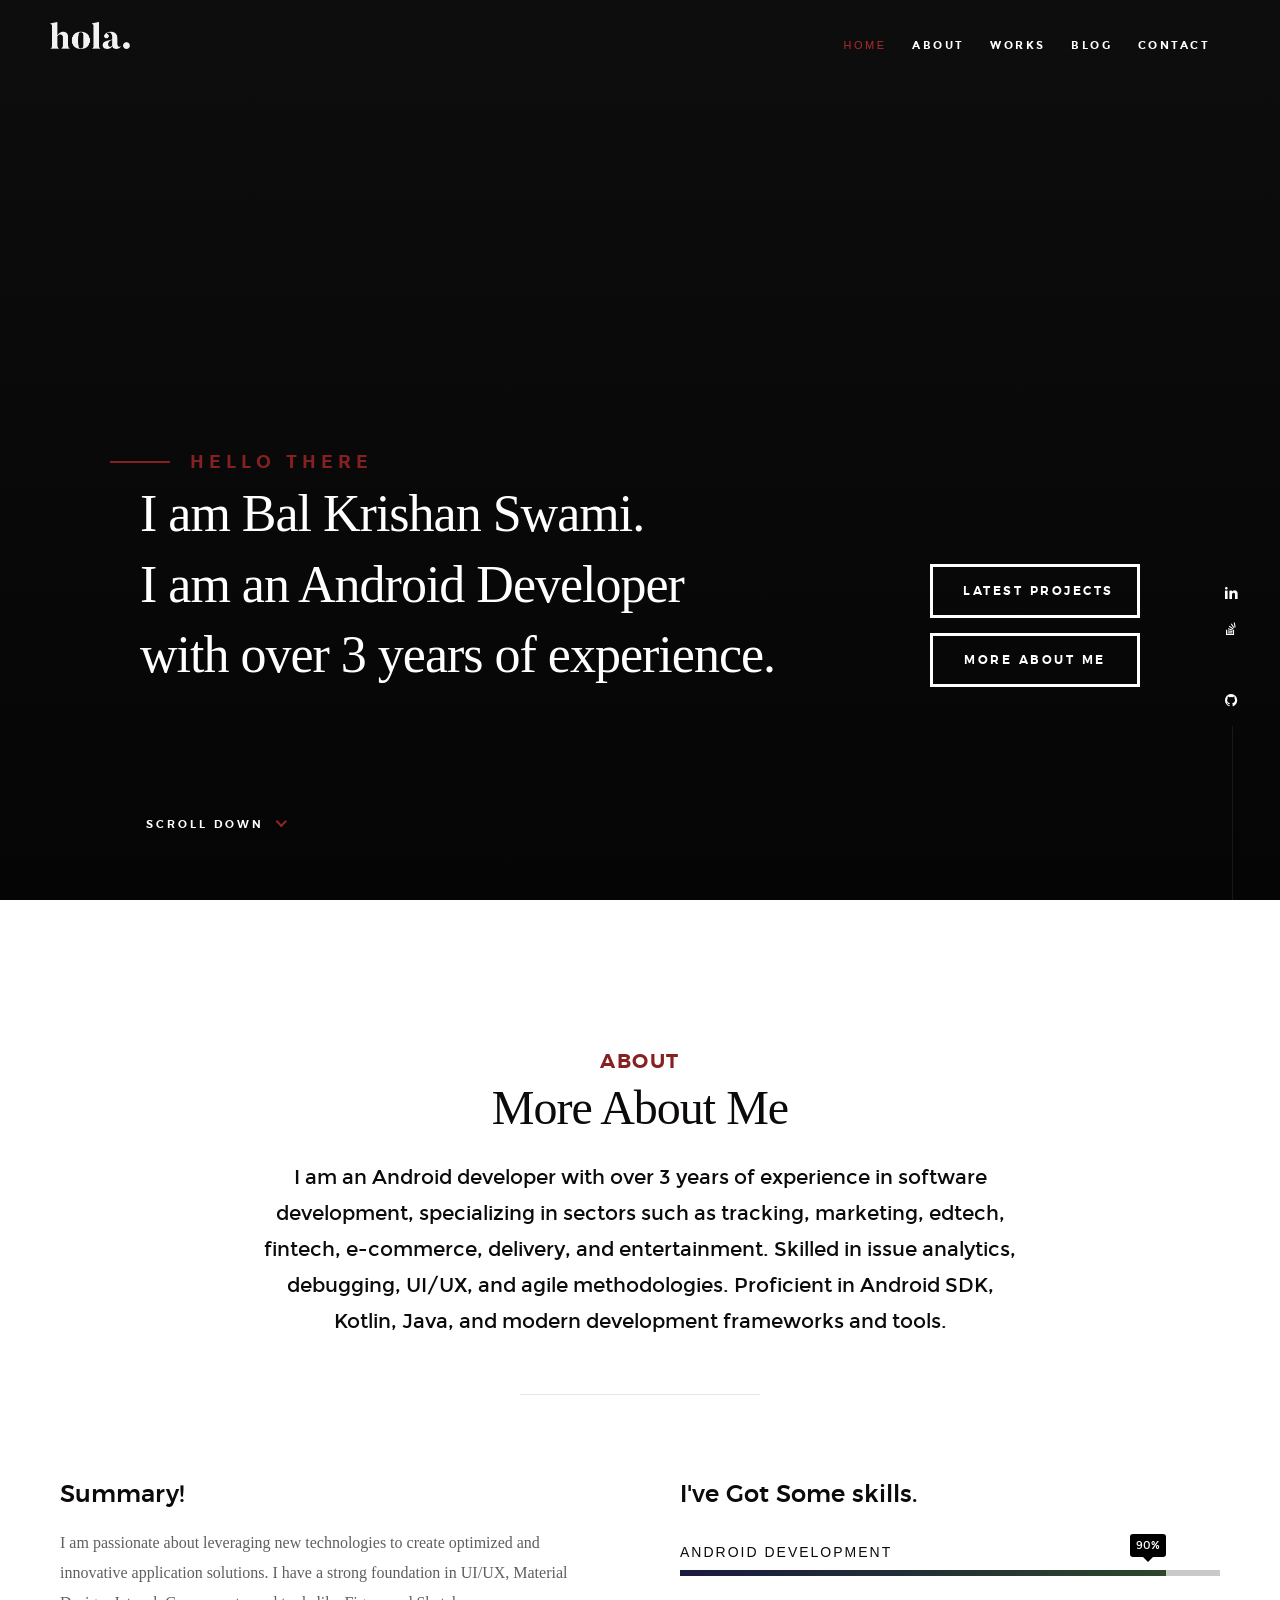
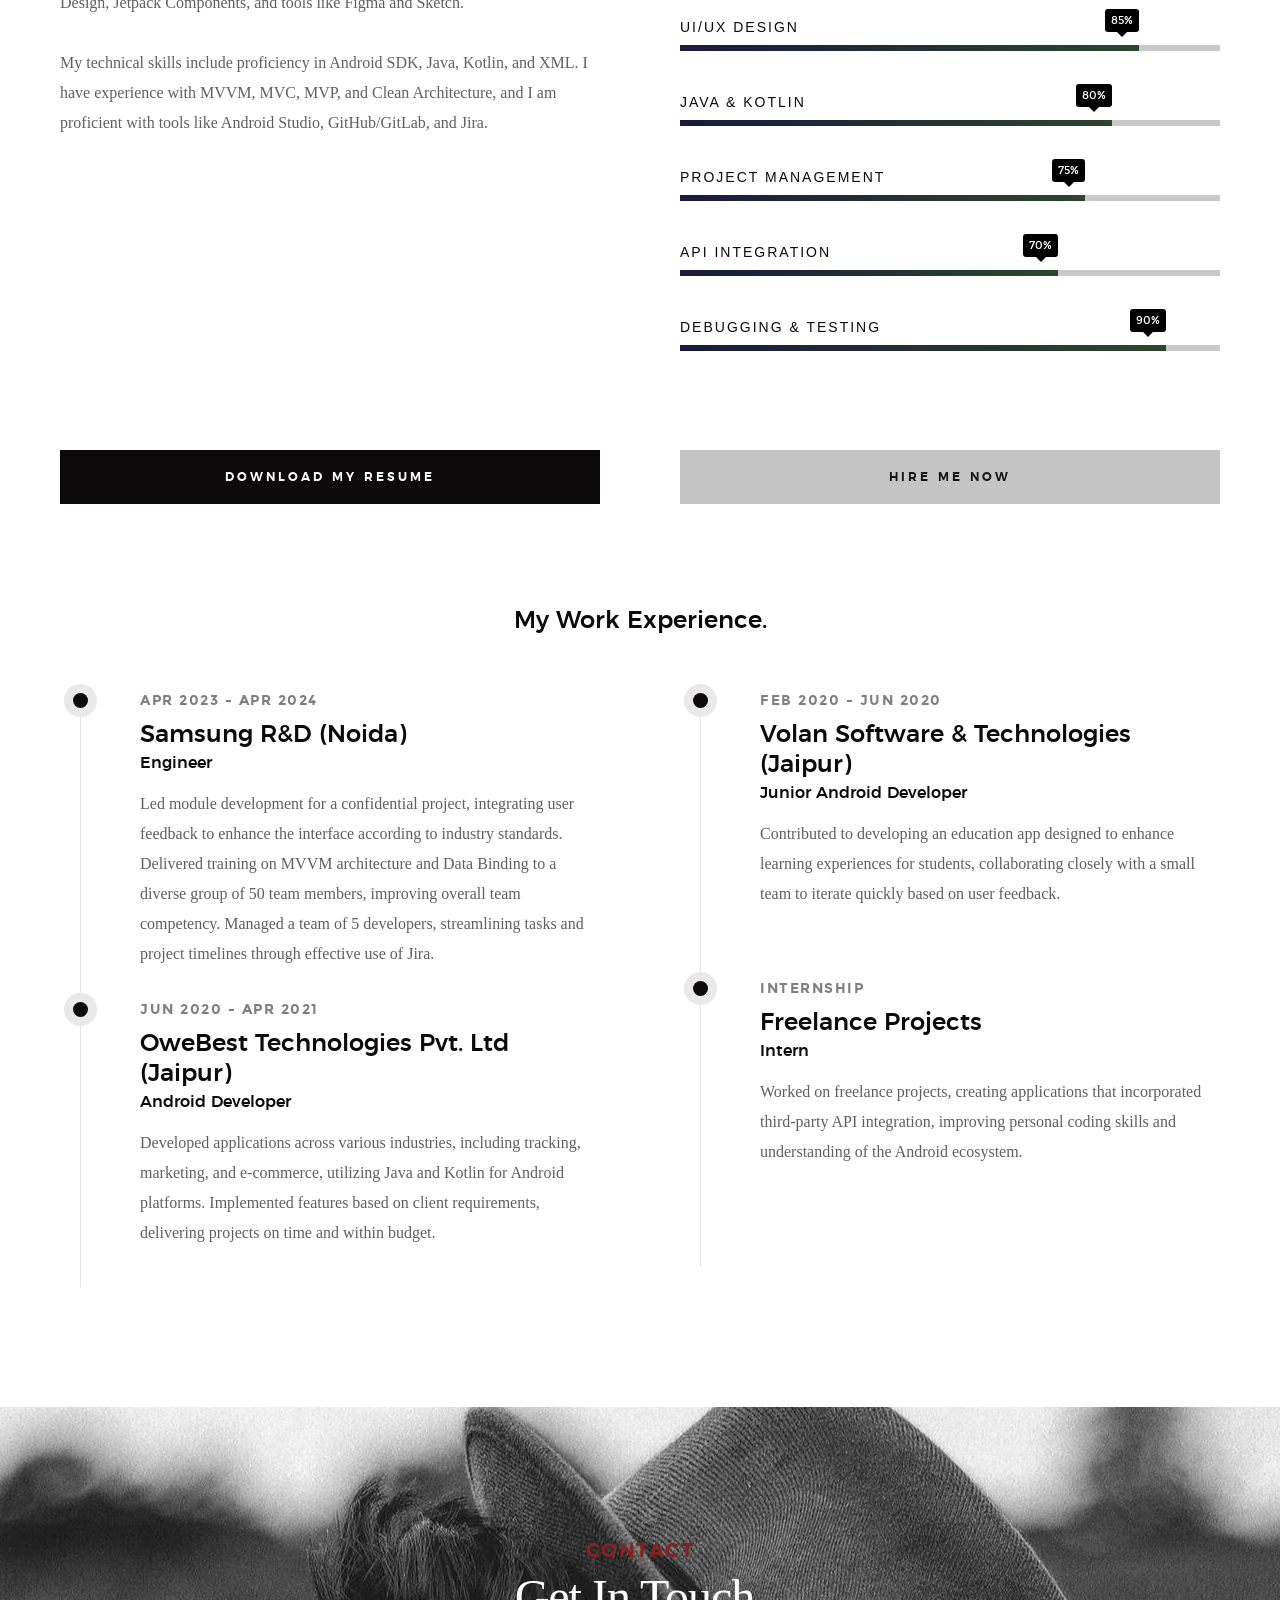
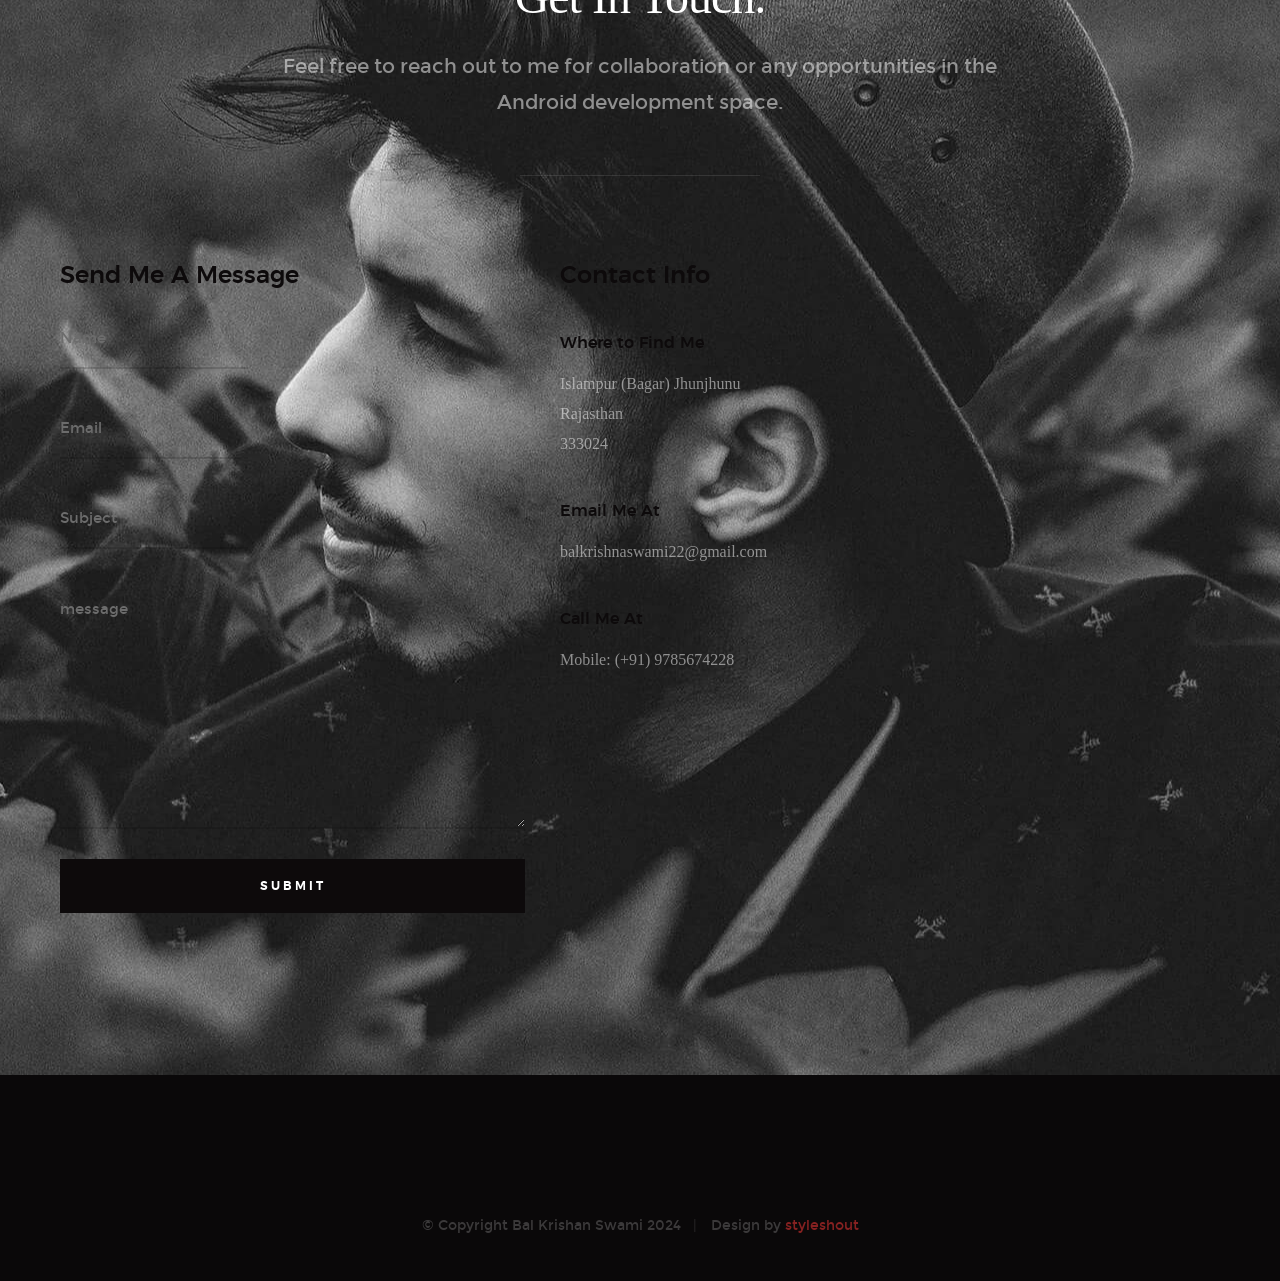
==== commit e208477e: "Edit work experiences and other details" ====
--- a/index.html
+++ b/index.html
@@ -10,9 +10,9 @@
     <!--- basic page needs
     ================================================== -->
     <meta charset="utf-8">
-    <title>Welcome</title>
-    <meta name="description" content="">
-    <meta name="author" content="">
+    <title>Welcome to Bal Krishan Swami's Portfolio</title>
+    <meta name="description" content="Bal Krishan Swami's portfolio website. Android Developer with experience in various industries.">
+    <meta name="author" content="Bal Krishan Swami">
 
     <!-- mobile specific metas
     ================================================== -->
@@ -48,11 +48,11 @@
 
         <nav class="header-nav-wrap">
             <ul class="header-nav">
-                <li class="current"><a class="smoothscroll"  href="#home" title="home">Home</a></li>
-                <li><a class="smoothscroll"  href="#about" title="about">About</a></li>
-                <li><a class="smoothscroll"  href="#works" title="works">Works</a></li>
-                <li><a class="smoothscroll"  href="#blog" title="blog">Blog</a></li>
-                <li><a class="smoothscroll"  href="#contact" title="contact">Contact</a></li>
+                <li class="current"><a class="smoothscroll" href="#home" title="home">Home</a></li>
+                <li><a class="smoothscroll" href="#about" title="about">About</a></li>
+                <li><a class="smoothscroll" href="#works" title="works">Works</a></li>
+                <li><a class="smoothscroll" href="#blog" title="blog">Blog</a></li>
+                <li><a class="smoothscroll" href="#contact" title="contact">Contact</a></li>
             </ul>
         </nav>
 
@@ -60,10 +60,9 @@
 
     </header> <!-- end s-header -->
 
-
-   <!-- home
-   ================================================== -->
-   <section id="home" class="s-home page-hero target-section" data-parallax="scroll" data-image-src="images/hero-bg.jpg" data-natural-width=3000 data-natural-height=2000 data-position-y=center>
+    <!-- home
+    ================================================== -->
+    <section id="home" class="s-home page-hero target-section" data-parallax="scroll" data-image-src="images/hero-bg.jpg" data-natural-width=3000 data-natural-height=2000 data-position-y=center>
 
         <div class="overlay"></div>
         <div class="shadow-overlay"></div>
@@ -77,7 +76,7 @@
                 <h1>
                     I am Bal Krishan Swami. <br>
                     I am an Android Developer <br>
-                    Working at Samsung R&amp;D.
+                    with over 3 years of experience.
                 </h1>
 
                 <div class="home-content__buttons">
@@ -101,25 +100,21 @@
 
         <ul class="home-social">
             <li>
-                <a href="#"><i class="im im-facebook" aria-hidden="true"></i><span>LinkedIn</span></a>
+                <a href="https://www.linkedin.com/in/bal-krishan-swami/"><i class="im im-linkedin" aria-hidden="true"></i><span>LinkedIn</span></a>
             </li>
             <li>
-                <a href="#"><i class="im im-twitter" aria-hidden="true"></i><span>StackOverflow</span></a>
+                <a href="https://stackoverflow.com/users/11538411/krishna"><i class="im im-stackoverflow" aria-hidden="true"></i><span>StackOverflow</span></a>
             </li>
             <li>
-                <a href="#"><i class="im im-instagram" aria-hidden="true"></i><span>Instagram</span></a>
+                <a href="https://leetcode.com/amkrys/"><i class="im im-leetcode" aria-hidden="true"></i><span>Leetcode</span></a>
             </li>
             <li>
-                <a href="#"><i class="im im-behance" aria-hidden="true"></i><span>Leetcode</span></a>
-            </li>
-            <li>
-                <a href="#"><i class="im im-pinterest" aria-hidden="true"></i><span>Pinterest</span></a>
+                <a href="https://github.com/amkrys"><i class="im im-github" aria-hidden="true"></i><span>GitHub</span></a>
             </li>
         </ul> 
         <!-- end home-social -->
 
     </section> <!-- end s-home -->
-
 
     <!-- about
     ================================================== -->
@@ -129,19 +124,19 @@
             <div class="col-full text-center">
                 <h3>About</h3>
                 <h1>More About Me</h1>
-                <p class="lead">Lorem ipsum Dolor adipisicing nostrud et aute Excepteur amet commodo ea dolore irure esse Duis nulla sint fugiat cillum ullamco proident aliquip quis qui voluptate dolore veniam Ut laborum non est in officia.</p>
+                <p class="lead">I am an Android developer with over 3 years of experience in software development, specializing in sectors such as tracking, marketing, edtech, fintech, e-commerce, delivery, and entertainment. Skilled in issue analytics, debugging, UI/UX, and agile methodologies. Proficient in Android SDK, Kotlin, Java, and modern development frameworks and tools.</p>
             </div>
         </div>
 
         <div class="row about-content">
 
             <div class="col-six tab-full left">
-                <h3>Howdy!</h3>
-
-                <p>Lorem ipsum Ut eiusmod ex magna sit dolor esse adipisicing minim ad cupidatat eu veniam nostrud mollit laboris sunt magna velit culpa consectetur nostrud consectetur labore sed do.</p>
+                <h3>Summary!</h3>
+
+                <p>I am passionate about leveraging new technologies to create optimized and innovative application solutions. I have a strong foundation in UI/UX, Material Design, Jetpack Components, and tools like Figma and Sketch.</p>
 
                 <p>
-                Lorem ipsum Nisi officia Duis irure voluptate dolor commodo pariatur occaecat aliquip adipisicing voluptate Ut in qui ea sint occaecat in commodo in in in incididunt ut sunt in Ut Duis in ut ex qui anim cupidatat cupidatat ex in non dolore labore ea amet cillum ea qui dolor nisi sed velit mollit exercitation ex fugiat labore in deserunt culpa laborum culpa anim dolore laboris amet irure mollit proident velit fugiat aute ea elit magna consequat qui officia quis elit Duis dolor esse cupidatat tempor proident voluptate aliqua ex cupidatat do eiusmod veniam irure laborum ut magna nostrud dolore ullamco commodo elit sit magna aliqua laborum veniam officia dolor.	
+                My technical skills include proficiency in Android SDK, Java, Kotlin, and XML. I have experience with MVVM, MVC, MVP, and Clean Architecture, and I am proficient with tools like Android Studio, GitHub/GitLab, and Jira.
                 </p>
             </div>
 
@@ -151,27 +146,27 @@
                 <ul class="skill-bars">
                     <li>
                     <div class="progress percent90"><span>90%</span></div>
-                    <strong>HTML5</strong>
+                    <strong>Android Development</strong>
                     </li>
                     <li>
                     <div class="progress percent85"><span>85%</span></div>
-                    <strong>CSS3</strong>
+                    <strong>UI/UX Design</strong>
                     </li>
                     <li>
+                    <div class="progress percent80"><span>80%</span></div>
+                    <strong>Java & Kotlin</strong>
+                    </li>
+                    <li>
+                    <div class="progress percent75"><span>75%</span></div>
+                    <strong>Project Management</strong>
+                    </li>
+                    <li>
                     <div class="progress percent70"><span>70%</span></div>
-                    <strong>JQuery</strong>
-                    </li>
-                    <li>
-                    <div class="progress percent95"><span>95%</span></div>
-                    <strong>PHP</strong>
-                    </li>
-                    <li>
-                    <div class="progress percent75"><span>75%</span></div>
-                    <strong>Wordpress</strong>
+                    <strong>API Integration</strong>
                     </li>   
                     <li>
                     <div class="progress percent90"><span>90%</span></div>
-                    <strong>Angular JS</strong>
+                    <strong>Debugging & Testing</strong>
                     </li>   
                 </ul>
             </div>
@@ -181,10 +176,10 @@
         <div class="row about-content about-content--buttons">
 
             <div class="col-six tab-full left">
-                <a href="#0" class="btn btn--primary full-width">Download My CV</a>
+                <a href="Bal_Krishan_Swami_Resume.pdf" class="btn btn--primary full-width">Download My Resume</a>
             </div>
             <div class="col-six tab-full right">
-                <a href="#0" class="btn full-width">Hire Me Now</a>
+                <a href="#contact" class="smoothscroll btn full-width">Hire Me Now</a>
             </div>
 
         </div> <!-- end about-content buttons -->
@@ -201,29 +196,29 @@
                     <div class="timeline__block">
                         <div class="timeline__bullet"></div>
                         <div class="timeline__header">
-                            <p class="timeline__timeframe">July 2015 - Present</p>
-                            <h3>Awesome Studio</h3>
-                            <h5>Lead Designer</h5>
+                            <p class="timeline__timeframe">Apr 2023 - Apr 2024</p>
+                            <h3>Samsung R&D (Noida)</h3>
+                            <h5>Engineer</h5>
                         </div>
                         <div class="timeline__desc">
-                            <p>Lorem ipsum Occaecat do esse ex et dolor culpa nisi ex in magna consectetur nisi cupidatat laboris esse eiusmod deserunt aute do quis velit esse sed Ut proident cupidatat nulla esse cillum laborum occaecat nostrud sit dolor incididunt amet est occaecat nisi.</p>
-                        </div>
-                    </div> <!-- end timeline__block -->
+                            <p>Led module development for a confidential project, integrating user feedback to enhance the interface according to industry standards. Delivered training on MVVM architecture and Data Binding to a diverse group of 50 team members, improving overall team competency. Managed a team of 5 developers, streamlining tasks and project timelines through effective use of Jira.</p>
+                        </div>
+                    </div> <!-- end timeline -->
 
                     <div class="timeline__block">
                         <div class="timeline__bullet"></div>
                         <div class="timeline__header">
-                            <p class="timeline__timeframe">July 2014 - June 2015</p>
-                            <h3>Super Cool Agency</h3>
-                            <h5>Front-end Developer</h5>
-                        </div>
-                        <div class="timeline__desc">	
-                            <p>Lorem ipsum Occaecat do esse ex et dolor culpa nisi ex in magna consectetur nisi cupidatat laboris esse eiusmod deserunt aute do quis velit esse sed Ut proident cupidatat nulla esse cillum laborum occaecat nostrud sit dolor incididunt amet est occaecat nisi incididunt.</p>
-                        </div>
-                    </div> <!-- end timeline__block -->
-
-                </div> <!-- end timeline -->
-            </div> <!-- end left -->
+                            <p class="timeline__timeframe">Jun 2020 - Apr 2021</p>
+                            <h3>OweBest Technologies Pvt. Ltd (Jaipur)</h3>
+                            <h5>Android Developer</h5>
+                        </div>
+                        <div class="timeline__desc">
+                            <p>Developed applications across various industries, including tracking, marketing, and e-commerce, utilizing Java and Kotlin for Android platforms. Implemented features based on client requirements, delivering projects on time and within budget.</p>
+                        </div>
+                    </div> <!-- end timeline -->
+
+                </div>
+            </div> <!-- end col-six -->
 
             <div class="col-six tab-full right">
                 <div class="timeline">
@@ -231,698 +226,140 @@
                     <div class="timeline__block">
                         <div class="timeline__bullet"></div>
                         <div class="timeline__header">
-                            <p class="timeline__timeframe">July 2012 - June 2014</p>
-                            <h3>Great Design Studio</h3>
-                            <h5>Web Designer</h5>
+                            <p class="timeline__timeframe">Feb 2020 - Jun 2020</p>
+                            <h3>Volan Software &amp; Technologies (Jaipur)</h3>
+                            <h5>Junior Android Developer</h5>
                         </div>
                         <div class="timeline__desc">
-                            <p>Lorem ipsum Occaecat do esse ex et dolor culpa nisi ex in magna consectetur nisi cupidatat laboris esse eiusmod deserunt aute do quis velit esse sed Ut proident cupidatat nulla esse cillum laborum occaecat nostrud sit dolor incididunt amet est occaecat nisi.</p>
-                        </div>
-                    </div> <!-- end timeline__block -->
+                            <p>Contributed to developing an education app designed to enhance learning experiences for students, collaborating closely with a small team to iterate quickly based on user feedback.</p>
+                        </div>
+                    </div> <!-- end timeline -->
 
                     <div class="timeline__block">
                         <div class="timeline__bullet"></div>
                         <div class="timeline__header">
-                            <p class="timeline__timeframe">July 2011 - June 2012</p>
-                            <h3>Epic Design Agency</h3>
-                            <h5>Web Designer</h5>
+                            <p class="timeline__timeframe">Internship</p>
+                            <h3>Freelance Projects</h3>
+                            <h5>Intern</h5>
                         </div>
                         <div class="timeline__desc">
-                            <p>Lorem ipsum Occaecat do esse ex et dolor culpa nisi ex in magna consectetur nisi cupidatat laboris esse eiusmod deserunt aute do quis velit esse sed Ut proident cupidatat nulla esse cillum laborum occaecat nostrud sit dolor incididunt amet est occaecat nisi incididunt.</p>
-                        </div>
-                    </div> <!-- end timeline__block -->
-
-                </div> <!-- end timeline -->
-            </div> <!-- end right -->
+                            <p>Worked on freelance projects, creating applications that incorporated third-party API integration, improving personal coding skills and understanding of the Android ecosystem.</p>
+                        </div>
+                    </div> <!-- end timeline -->
+
+                </div>
+            </div> <!-- end col-six -->
 
         </div> <!-- end about-content timeline -->
 
-    </section> <!-- end about -->
-    
-
-    <!-- works
-    ================================================== -->
-    <section id="works" class="s-works target-section">
+    </section> <!-- end s-about -->
+
+    <!-- contact
+    ================================================== -->
+    <section id="contact" class="s-contact target-section">
 
         <div class="row narrow section-intro has-bottom-sep">
             <div class="col-full">
-                <h3>Portfolio</h3>
-                <h1>See My Latest Projects.</h1>
-                
-                <p class="lead">Lorem ipsum Dolor adipisicing nostrud et aute Excepteur amet commodo ea dolore irure esse Duis nulla sint fugiat cillum ullamco proident aliquip quis qui voluptate dolore veniam Ut laborum non est in officia.</p>
+                <h3>Contact</h3>
+                <h1>Get In Touch.</h1>
+                <p class="lead">Feel free to reach out to me for collaboration or any opportunities in the Android development space.</p>
             </div>
         </div>
 
-        <div class="row masonry-wrap">
-            <div class="masonry">
-
-                <div class="masonry__brick">
-                    <div class="item-folio">
-
-                        <div class="item-folio__thumb">
-                            <a href="images/portfolio/gallery/g-beetle.jpg" class="thumb-link" title="The Beetle Car" data-size="1050x700">
-                                <img src="images/portfolio/beetle.jpg" 
-                                     srcset="images/portfolio/beetle.jpg 1x, images/portfolio/beetle@2x.jpg 2x" alt="">
-                                <span class="shadow-overlay"></span>
-                            </a>
-                        </div>
-
-                        <div class="item-folio__text">
-                            <h3 class="item-folio__title">
-                                The Beetle
-                            </h3>
-                            <p class="item-folio__cat">
-                                Web Development
-                            </p>
-                        </div>
-
-                        <a href="https://www.behance.net/" class="item-folio__project-link" title="Project link">
-                            <i class="im im-link"></i>
-                        </a>
-
-                        <div class="item-folio__caption">
-                            <p>Vero molestiae sed aut natus excepturi. Et tempora numquam. Temporibus iusto quo.Unde dolorem corrupti neque nisi.</p>
-                        </div>
-
-                    </div> <!-- end item-folio -->
-                </div> <!-- end masonry__brick -->
-
-                <div class="masonry__brick">
-                    <div class="item-folio">
-
-                        <div class="item-folio__thumb">
-                            <a href="images/portfolio/gallery/g-lighthouse.jpg" class="thumb-link" title="Lighthouse" data-size="1050x700">
-                                <img src="images/portfolio/lighthouse.jpg" 
-                                     srcset="images/portfolio/lighthouse.jpg 1x, images/portfolio/lighthouse@2x.jpg 2x" alt="">
-                                <span class="shadow-overlay"></span>
-                            </a>
-                        </div>
-
-                        <div class="item-folio__text">
-                            <h3 class="item-folio__title">
-                                Lighthouse
-                            </h3>
-                            <p class="item-folio__cat">
-                                Web Design
-                            </p>
-                        </div>
-
-                        <a href="https://www.behance.net/" class="item-folio__project-link" title="Project link">
-                            <i class="im im-link"></i>
-                        </a>
-
-                        <div class="item-folio__caption">
-                            <p>Vero molestiae sed aut natus excepturi. Et tempora numquam. Temporibus iusto quo.Unde dolorem corrupti neque nisi.</p>
-                        </div>
-
-                    </div> <!-- end item-folio -->
-                </div> <!-- end masonry__brick -->
-
-                <div class="masonry__brick">
-                    <div class="item-folio">
-
-                        <div class="item-folio__thumb">
-                            <a href="images/portfolio/gallery/g-salad.jpg" class="thumb-link" data-size="1050x700">
-                                <img src="images/portfolio/salad.jpg" 
-                                     srcset="images/portfolio/salad.jpg 1x, images/portfolio/salad@2x.jpg 2x" alt="">
-                                <span class="shadow-overlay"></span>
-                            </a>
-                        </div>
-
-                        <div class="item-folio__text">
-                            <h3 class="item-folio__title">
-                                Salad
-                            </h3>
-                            <p class="item-folio__cat">
-                                Branding
-                            </p>
-                        </div>
-
-                        <a href="https://www.behance.net/" class="item-folio__project-link" title="Project link">
-                            <i class="im im-link"></i>
-                        </a>
-
-                        <span class="item-folio__caption">
-                            <p>Vero molestiae sed aut natus excepturi. Et tempora numquam. Temporibus iusto quo.Unde dolorem corrupti neque nisi.</p>
-                        </span>
-
-                    </div> <!-- end item-folio -->
-                </div> <!-- end masonry__brick -->
-
-                <div class="masonry__brick">
-                    <div class="item-folio">
-
-                        <div class="item-folio__thumb">
-                            <a href="images/portfolio/gallery/g-woodcraft.jpg" class="thumb-link" data-size="1050x700">
-                                <img src="images/portfolio/woodcraft.jpg"
-                                     srcset="images/portfolio/woodcraft.jpg 1x, images/portfolio/woodcraft@2x.jpg 2x" alt="">
-                                <span class="shadow-overlay"></span>
-                            </a>
-                        </div>
-
-                        <div class="item-folio__text">
-                            <h3 class="item-folio__title">
-                                Woodcraft
-                            </h3>
-                            <p class="item-folio__cat">
-                                Branding
-                            </p>
-                        </div>
-
-                        <a href="https://www.behance.net/" class="item-folio__project-link" title="Project link">
-                            <i class="im im-link"></i>
-                        </a>
-
-                        <span class="item-folio__caption">
-                            <p>Vero molestiae sed aut natus excepturi. Et tempora numquam. Temporibus iusto quo.Unde dolorem corrupti neque nisi.</p>
-                        </span>
-
-                    </div> <!-- end item-folio -->
-                </div> <!-- end masonry__brick -->
-
-                <div class="masonry__brick">
-                    <div class="item-folio">
-
-                        <div class="item-folio__thumb">
-                            <a href="images/portfolio/gallery/g-skaterboy.jpg" class="thumb-link" data-size="1050x700">
-                                <img src="images/portfolio/skaterboy.jpg"
-                                     srcset="images/portfolio/skaterboy.jpg 1x, images/portfolio/skaterboy@2x.jpg 2x" alt="">
-                                <span class="shadow-overlay"></span>
-                            </a>
-                        </div>
-
-                        <div class="item-folio__text">
-                            <h3 class="item-folio__title">
-                                Skaterboy
-                            </h3>
-                            <p class="item-folio__cat">
-                                Web Development
-                            </p>
-                        </div>
-
-                        <a href="https://www.behance.net/" class="item-folio__project-link" title="Project link">
-                            <i class="im im-link"></i>
-                        </a>
-
-                        <span class="item-folio__caption">
-                            <p>Vero molestiae sed aut natus excepturi. Et tempora numquam. Temporibus iusto quo.Unde dolorem corrupti neque nisi.</p>
-                        </span>
-
-                    </div> <!-- end item-folio -->
-                </div> <!-- end masonry__brick -->
-
-                <div class="masonry__brick">
-                    <div class="item-folio">
-
-                        <div class="item-folio__thumb">
-                            <a href="images/portfolio/gallery/g-liberty.jpg" class="thumb-link" data-size="1050x700">
-                                <img src="images/portfolio/liberty.jpg"
-                                     srcset="images/portfolio/liberty.jpg 1x, images/portfolio/liberty@2x.jpg 2x" alt="">
-                                <span class="shadow-overlay"></span>
-                            </a>
-                        </div>
-
-                        <div class="item-folio__text">
-                            <h3 class="item-folio__title">
-                                Liberty
-                            </h3>
-                            <p class="item-folio__cat">
-                                Branding
-                            </p>
-                        </div>
-
-                        <a href="https://www.behance.net/" class="item-folio__project-link" title="Project link">
-                            <i class="im im-link"></i>
-                        </a>
-
-                        <span class="item-folio__caption">
-                            <p>Vero molestiae sed aut natus excepturi. Et tempora numquam. Temporibus iusto quo.Unde dolorem corrupti neque nisi.</p>
-                        </span>
-
-                    </div> <!-- end item-folio -->
-                </div> <!-- end masonry__brick -->
-
-                <div class="masonry__brick">
-                    <div class="item-folio">
-
-                        <div class="item-folio__thumb">
-                            <a href="images/portfolio/gallery/g-minimalismo.jpg" class="thumb-link" data-size="1050x700">
-                                <img src="images/portfolio/minimalismo.jpg"
-                                     srcset="images/portfolio/minimalismo.jpg 1x, images/portfolio/minimalismo@2x.jpg 2x" alt="">
-                                <span class="shadow-overlay"></span>
-                            </a>
-                        </div>
-
-                        <div class="item-folio__text">
-                            <h3 class="item-folio__title">
-                                Minimalismo
-                            </h3>
-                            <p class="item-folio__cat">
-                                Web Design
-                            </p>
-                        </div>
-
-                        <a href="https://www.behance.net/" class="item-folio__project-link" title="Project link">
-                            <i class="im im-link"></i>
-                        </a>
-
-                        <span class="item-folio__caption">
-                            <p>Vero molestiae sed aut natus excepturi. Et tempora numquam. Temporibus iusto quo.Unde dolorem corrupti neque nisi.</p>
-                        </span>
-
-                    </div> <!-- end item-folio -->
-                </div> <!-- end masonry__brick -->
-
-                <div class="masonry__brick">
-                    <div class="item-folio">
-
-                        <div class="item-folio__thumb">
-                            <a href="images/portfolio/gallery/g-shutterbug.jpg" class="thumb-link" data-size="1050x700">
-                                <img src="images/portfolio/shutterbug.jpg"
-                                     srcset="images/portfolio/shutterbug.jpg 1x, images/portfolio/shutterbug@2x.jpg 2x" alt="">
-                                <span class="shadow-overlay"></span>
-                            </a>
-                        </div>
-
-                        <div class="item-folio__text">
-                            <h3 class="item-folio__title">
-                                Lady Shutterbug
-                            </h3>
-                            <p class="item-folio__cat">
-                                Branding
-                            </p>
-                        </div>
-
-                        <a href="https://www.behance.net/" class="item-folio__project-link" title="Project link">
-                            <i class="im im-link"></i>
-                        </a>
-
-                        <span class="item-folio__caption">
-                            <p>Vero molestiae sed aut natus excepturi. Et tempora numquam. Temporibus iusto quo.Unde dolorem corrupti neque nisi.</p>
-                        </span>
-
-                    </div> <!-- end item-folio -->
-                </div> <!-- end masonry__brick -->
-
-            </div>
-        </div> <!-- end masonry -->
-
-    </section> <!-- end works -->
-
-
-
-    <!-- testimonials
-    ================================================== -->
-    <div class="s-testimonials">
-
-        <div class="overlay"></div>
-
-        <div class="row testimonials-header">
-            <div class="col-full">
-                <h1 class="h02">What People Say.</h1>
-            </div>
-        </div>
-
-        <div class="row testimonials">
-
-            <div class="col-full testimonials__slider">
-
-                <div class="testimonials__slide">
-                    <img src="images/avatars/user-01.jpg" alt="Author image" class="testimonials__avatar">
-                    <p>Qui ipsam temporibus quisquam velMaiores eos cumque distinctio nam accusantium ipsum. 
-                    Laudantium quia consequatur molestias delectus culpa facere hic dolores aperiam. Accusantium quos qui praesentium corpori.</p>
-                    <div class="testimonials__author h06">
-                        Tim Cook
-                        <span>CEO, Apple</span>
-                    </div>
-                </div>
-
-                <div class="testimonials__slide">
-                    <img src="images/avatars/user-05.jpg" alt="Author image" class="testimonials__avatar">
-                    <p>Excepturi nam cupiditate culpa doloremque deleniti repellat. Veniam quos repellat voluptas animi adipisci.
-                    Nisi eaque consequatur. Quasi voluptas eius distinctio. Atque eos maxime. Qui ipsam temporibus quisquam vel.</p>
-                    <div class="testimonials__author h06">
-                        Sundar Pichai
-                        <span>CEO, Google</span>
-                    </div>
-                </div>
-
-                <div class="testimonials__slide">
-                    <img src="images/avatars/user-02.jpg" alt="Author image" class="testimonials__avatar">
-                    <p>Repellat dignissimos libero. Qui sed at corrupti expedita voluptas odit. Nihil ea quia nesciunt. Ducimus aut sed ipsam.  
-                    Autem eaque officia cum exercitationem sunt voluptatum accusamus. Quasi voluptas eius distinctio.</p>
-                    <div class="testimonials__author h06">
-                        Satya Nadella
-                        <span>CEO, Microsoft</span>
-                    </div>
-                </div>
-                
-            </div> <!-- end testimonials__slider -->
-
-        </div> <!-- end testimonials -->
-
-    </div> <!-- end s-testimonials -->
-
-
-    <!-- blog
-    ================================================== -->
-    <section id="blog" class="s-blog target-section">
-
-        <div class="row narrow section-intro has-bottom-sep">
-            <div class="col-full">
-                <h3>Journal</h3>
-                <h1>Latest From The Blog.</h1>
-                <p class="lead">Lorem ipsum Dolor adipisicing nostrud et aute. 
-                Excepteur amet commodo ea dolore irure esse Duis nulla sint fugiat cillum 
-                ullamco proident aliquip quis qui voluptate dolore veniam Ut laborum non est in officia.</p>
-            </div>
-        </div>
-
-        <div class="row blog-content">
-            <div class="col-full">
-
-                <div class="blog-list block-1-2 block-tab-full">
-                    <article class="col-block">
-                                
-                        <div class="blog-date">
-                            <a href="blog-single.html">Sept 16, 2017</a>
-                        </div>  
-                        
-                        <h2 class="h01"><a href="blog-single.html">The 10 Golden Rules of Clean Simple Design.</a></h2>
-                        <p>
-                        Vestibulum ac diam sit amet quam vehicula elementum sed sit amet dui. Pellentesque in ipsum id orci porta dapibus. Donec sollicitudin molestie malesuada. Vivamus magna justo, lacinia eget consectetur sed, convallis at tellus. Cras ultricies ligula sed magna dictum porta. Sed porttitor lectus nibh..
-                        </p>
-
-                        <div class="blog-cat">
-                                <a href="blog.html">Branding</a><a href="blog.html">Design</a>
-                        </div>
-
-                        
-                    </article>
-                    <article class="col-block">
-                                
-                        <div class="blog-date">
-                            <a href="blog-single.html">Sept 15, 2017</a>
-                        </div>  
-                        
-                        <h2 class="h01"><a href="blog-single.html">Photography Can Improve Your Graphic Design.</a></h2>
-                        <p>
-                        Vestibulum ac diam sit amet quam vehicula elementum sed sit amet dui. Pellentesque in ipsum id orci porta dapibus. Donec sollicitudin molestie malesuada. Vivamus magna justo, lacinia eget consectetur sed, convallis at tellus. Cras ultricies ligula sed magna dictum porta. Sed porttitor lectus nibh..
-                        </p>
-
-                        <div class="blog-cat">
-                            <a href="blog.html">Photography</a>
-                        </div>
-
-                        
-                    </article>
-                    <article class="col-block">
-                        
-                        <div class="blog-date">
-                            <a href="blog-single.html">Sept 14, 2017</a>
-                        </div>
-
-                        <h2 class="h01"><a href="blog-single.html">Workspace Design Trends and Ideas.</a></h2>
-                        <p>
-                        Vestibulum ac diam sit amet quam vehicula elementum sed sit amet dui. Pellentesque in ipsum id orci porta dapibus. Donec sollicitudin molestie malesuada. Vivamus magna justo, lacinia eget consectetur sed, convallis at tellus. Cras ultricies ligula sed magna dictum porta. Sed porttitor lectus nibh dolore irure esse Duis nulla sint.
-                        </p>
-
-                        <div class="blog-cat">
-                            <a href="blog.html">Branding</a><a href="blog.html">Wordpress</a>
-                        </div>
-                    </article>
-                    <article class="col-block">
-                        
-                        <div class="blog-date">
-                            <a href="blog-single.html">Sept 12, 2017</a>
-                        </div>    
-                        <h2 class="h01"><a href="blog-single.html">Using Patterns in your Branding.</a></h2>
-                        <p>
-                        Vestibulum ac diam sit amet quam vehicula elementum sed sit amet dui. Pellentesque in ipsum id orci porta dapibus. Donec sollicitudin molestie malesuada. Vivamus magna justo, lacinia eget consectetur sed, convallis at tellus. Cras ultricies ligula sed magna dictum porta. Sed porttitor lectus nibh.
-                        </p>
-
-                        <div class="blog-cat">
-                            <a href="blog.html">Design</a><a href="blog.html">Branding</a>
-                        </div>
-                    </article>
-                </div> <!-- end blog-list -->
-
-            </div> <!-- end col-full -->
-        </div> <!-- end blog-content -->
-
-    </section> <!-- end s-blog -->
-
-
-    <!-- s-cta
-    ================================================== -->
-    <section class="s-cta">
-        
-        <div class="row narrow cta">
-
-            <div class="col-full cta__content">
-
-                <h2 class="h01"><a href="http://www.dreamhost.com/r.cgi?287326|STYLESHOUT">Styleshout Recommends Dreamhost.</a></h2>
-
-                <p class="lead">
-                Looking for an awesome and reliable webhosting? Try <a href="http://www.dreamhost.com/r.cgi?287326|STYLESHOUT">DreamHost</a>.
-                Get <span>$50 off</span> when you sign up with the promocode <span>styleshout</span>.
-                </p>
-
-                <div class="cta__action">
-                    <a class="btn btn--primary btn--large" href="http://www.dreamhost.com/r.cgi?287326|STYLESHOUT">Sign Up Now</a>
-                </div>	
-
-            </div>
-
-        </div> <!-- end cta -->
-        
-    </section>
-
-
-    <!-- s-stats
-    ================================================== -->
-    <section id="stats" class="s-stats">
-        <div class="row block-1-4 block-tab-1-2 block-mob-full stats">
-
-            <div class="col-block stats__col ">
-                <div class="stats__count">
-                    128
-                </div>
-                <h4>Awards Received</h4>
-            </div>
-            <div class="col-block stats__col">
-                <div class="stats__count">
-                    1500
-                </div>
-                <h4>Cups of Coffee</h4>
-            </div>
-            <div class="col-block stats__col stats__col--highlight">
-                <div class="stats__upsign">
-                    <a href="#"><i class="im im-arrow-up" aria-hidden="true"></i></a>
-                </div>
-                <div class="stats__count">
-                    110
-                </div>
-                <h4>Projects Completed</h4>
-            </div>
-            <div class="col-block stats__col">
-                <div class="stats__count">
-                    101
-                </div>
-                <h4>Happy Clients</h4> 
-            </div>
-
-        </div>
-    </section> <!-- end s-stats -->
-
-
-    <!-- s-stats
-    ================================================== -->
-    <section id="contact" class="s-contact target-section">
-
-        <div class="overlay"></div>
-
-        <div class="row narrow section-intro">
-            <div class="col-full">
-                <h3>Contact</h3>
-                <h1>Say Hello.</h1>
-                
-                <p class="lead">Lorem ipsum Dolor adipisicing nostrud et aute Excepteur amet commodo ea dolore irure esse Duis nulla sint fugiat cillum ullamco proident aliquip quis qui voluptate dolore veniam Ut laborum non est in officia.</p>
-            </div>
-        </div>
-
-        <div class="row contact__main">
-            <div class="col-eight tab-full contact__form">
+        <div class="row contact-content">
+
+            <div class="col-five tab-full contact-primary">
+                <h3>Send Me A Message</h3>
+
                 <form name="contactForm" id="contactForm" method="post" action="">
                     <fieldset>
-    
-                    <div class="form-field">
-                        <input name="contactName" type="text" id="contactName" placeholder="Name" value="" minlength="2" required="" aria-required="true" class="full-width">
-                    </div>
-                    <div class="form-field">
-                        <input name="contactEmail" type="email" id="contactEmail" placeholder="Email" value="" required="" aria-required="true" class="full-width">
-                    </div>
-                    <div class="form-field">
-                        <input name="contactSubject" type="text" id="contactSubject" placeholder="Subject" value="" class="full-width">
-                    </div>
-                    <div class="form-field">
-                        <textarea name="contactMessage" id="contactMessage" placeholder="message" rows="10" cols="50" required="" aria-required="true" class="full-width"></textarea>
-                    </div>
-                    <div class="form-field">
-                        <button class="full-width btn--primary">Submit</button>
-                        <div class="submit-loader">
-                            <div class="text-loader">Sending...</div>
-                            <div class="s-loader">
-                                <div class="bounce1"></div>
-                                <div class="bounce2"></div>
-                                <div class="bounce3"></div>
+
+                        <div class="form-field">
+                            <input name="contactName" type="text" id="contactName" placeholder="Name" value="" minlength="2" required="">
+                        </div>
+                        <div class="form-field">
+                            <input name="contactEmail" type="email" id="contactEmail" placeholder="Email" value="" required="">
+                        </div>
+                        <div class="form-field">
+                            <input name="contactSubject" type="text" id="contactSubject" placeholder="Subject" value="">
+                        </div>
+                        <div class="form-field">
+                            <textarea name="contactMessage" id="contactMessage" placeholder="message" rows="10" cols="50" required=""></textarea>
+                        </div>
+                        <div class="form-field">
+                            <button class="full-width btn--primary">Submit</button>
+                            <div class="submit-loader">
+                                <div class="text-loader">Sending...</div>
+                                <div class="s-loader">
+                                    <div class="bounce1"></div>
+                                    <div class="bounce2"></div>
+                                    <div class="bounce3"></div>
+                                </div>
                             </div>
                         </div>
-                    </div>
-    
+
                     </fieldset>
                 </form>
 
                 <!-- contact-warning -->
                 <div class="message-warning">
                     Something went wrong. Please try again.
-                </div> 
-            
+                </div>
+
                 <!-- contact-success -->
                 <div class="message-success">
                     Your message was sent, thank you!<br>
                 </div>
-                        
-            </div>
-            <div class="col-four tab-full contact__infos">
-                <h4 class="h06">Phone</h4>
-                <p>Phone: (+63) 555 1212<br>
-                Mobile: (+63) 555 0100<br>
-                Fax: (+63) 555 0101
-                </p>
-
-                <h4 class="h06">Email</h4>
-                <p>someone@holawebsite.com<br>
-                info@holawebsite.com
-                </p>
-
-                <h4 class="h06">Address</h4>
-                <p>
-                1600 Amphitheatre Parkway<br>
-                Mountain View, CA<br>
-                94043 US
-                </p>
-            </div>
-
-        </div>
+
+            </div> <!-- end contact-primary -->
+
+            <div class="col-four tab-full contact-secondary">
+
+                <h3>Contact Info</h3>
+
+                <div class="cinfo">
+                    <h5>Where to Find Me</h5>
+                    <p>
+                        Islampur (Bagar) Jhunjhunu<br>
+                        Rajasthan<br>
+                        333024
+                    </p>
+
+                    <h5>Email Me At</h5>
+                    <p>
+                        balkrishnaswami22@gmail.com
+                    </p>
+
+                    <h5>Call Me At</h5>
+                    <p>
+                        Mobile: (+91) 9785674228<br>
+                    </p>
+                </div> <!-- end cinfo -->
+
+            </div> <!-- end contact-secondary -->
+
+        </div> <!-- end contact-content -->
 
     </section> <!-- end s-contact -->
 
-
-    <!-- footer
-    ================================================== -->
     <footer>
-        <div class="row">
-            <div class="col-full">
-
-                <div class="footer-logo">
-                    <a class="footer-site-logo" href="#0"><img src="images/logo.png" alt="Homepage"></a>
-                </div>
-
-                <ul class="footer-social">
-                    <li><a href="#0">
-                        <i class="im im-facebook" aria-hidden="true"></i>
-                        <span>Facebook</span>
-                    </a></li>
-                    <li><a href="#0">
-                        <i class="im im-twitter" aria-hidden="true"></i>
-                        <span>Twitter</span>
-                    </a></li>
-                    <li><a href="#0">
-                        <i class="im im-instagram" aria-hidden="true"></i>
-                        <span>Instagram</span>
-                    </a></li>
-                    <li><a href="#0">
-                        <i class="im im-behance" aria-hidden="true"></i>
-                        <span>Behance</span>
-                    </a></li>
-                    <li><a href="#0">
-                        <i class="im im-pinterest" aria-hidden="true"></i>
-                        <span>Pinterest</span>
-                    </a></li>
-                </ul>
-                    
-            </div>
-        </div>
-
         <div class="row footer-bottom">
 
             <div class="col-twelve">
                 <div class="copyright">
-                    <span>© Copyright Hola 2017</span> 
-                    <span>Design by <a href="https://www.styleshout.com/">styleshout</a></span>	
+                    <span>© Copyright Bal Krishan Swami 2024</span>
+                    <span>Design by <a href="https://www.styleshout.com/">styleshout</a></span>
                 </div>
 
                 <div class="go-top">
-                <a class="smoothscroll" title="Back to Top" href="#top"><i class="im im-arrow-up" aria-hidden="true"></i></a>
+                    <a class="smoothscroll" title="Back to Top" href="#top"><i class="im im-arrow-up" aria-hidden="true"></i></a>
                 </div>
             </div>
 
         </div> <!-- end footer-bottom -->
 
-    </footer> <!-- end footer -->
-
-
-    <!-- photoswipe background
-    ================================================== -->
-    <div aria-hidden="true" class="pswp" role="dialog" tabindex="-1">
-
-        <div class="pswp__bg"></div>
-        <div class="pswp__scroll-wrap">
-
-            <div class="pswp__container">
-                <div class="pswp__item"></div>
-                <div class="pswp__item"></div>
-                <div class="pswp__item"></div>
-            </div>
-
-            <div class="pswp__ui pswp__ui--hidden">
-                <div class="pswp__top-bar">
-                    <div class="pswp__counter"></div><button class="pswp__button pswp__button--close" title="Close (Esc)"></button> <button class="pswp__button pswp__button--share" title=
-                    "Share"></button> <button class="pswp__button pswp__button--fs" title="Toggle fullscreen"></button> <button class="pswp__button pswp__button--zoom" title=
-                    "Zoom in/out"></button>
-                    <div class="pswp__preloader">
-                        <div class="pswp__preloader__icn">
-                            <div class="pswp__preloader__cut">
-                                <div class="pswp__preloader__donut"></div>
-                            </div>
-                        </div>
-                    </div>
-                </div>
-                <div class="pswp__share-modal pswp__share-modal--hidden pswp__single-tap">
-                    <div class="pswp__share-tooltip"></div>
-                </div><button class="pswp__button pswp__button--arrow--left" title="Previous (arrow left)"></button> <button class="pswp__button pswp__button--arrow--right" title=
-                "Next (arrow right)"></button>
-                <div class="pswp__caption">
-                    <div class="pswp__caption__center"></div>
-                </div>
-            </div>
-
-        </div>
-
-    </div><!-- end photoSwipe background -->
-
-    <div id="preloader">
-        <div id="loader"></div>
-    </div>
-
-
-    <!-- Java Script
-    ================================================== -->
-    <script src="js/jquery-3.2.1.min.js"></script>
-    <script src="js/plugins.js"></script>
-    <script src="js/main.js"></script>
+    </footer>
 
 </body>
 
-</html>+</html>
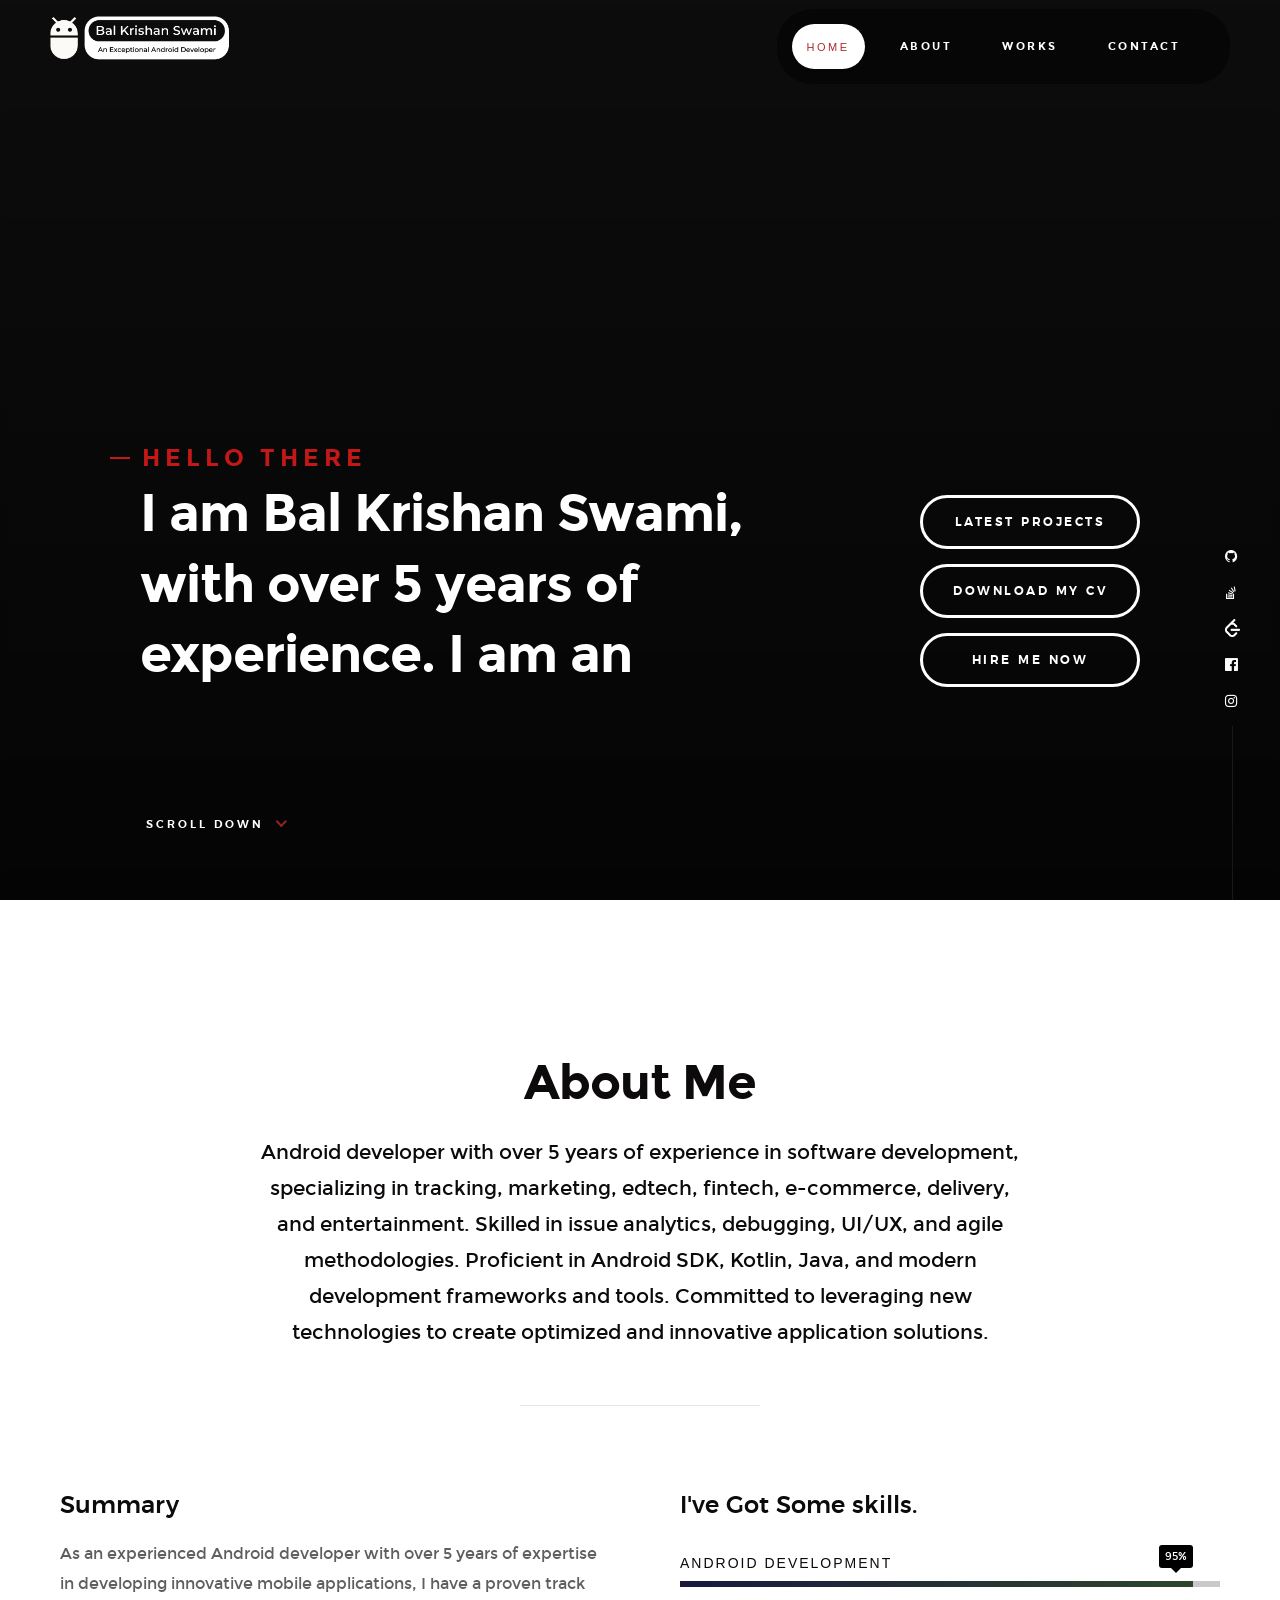
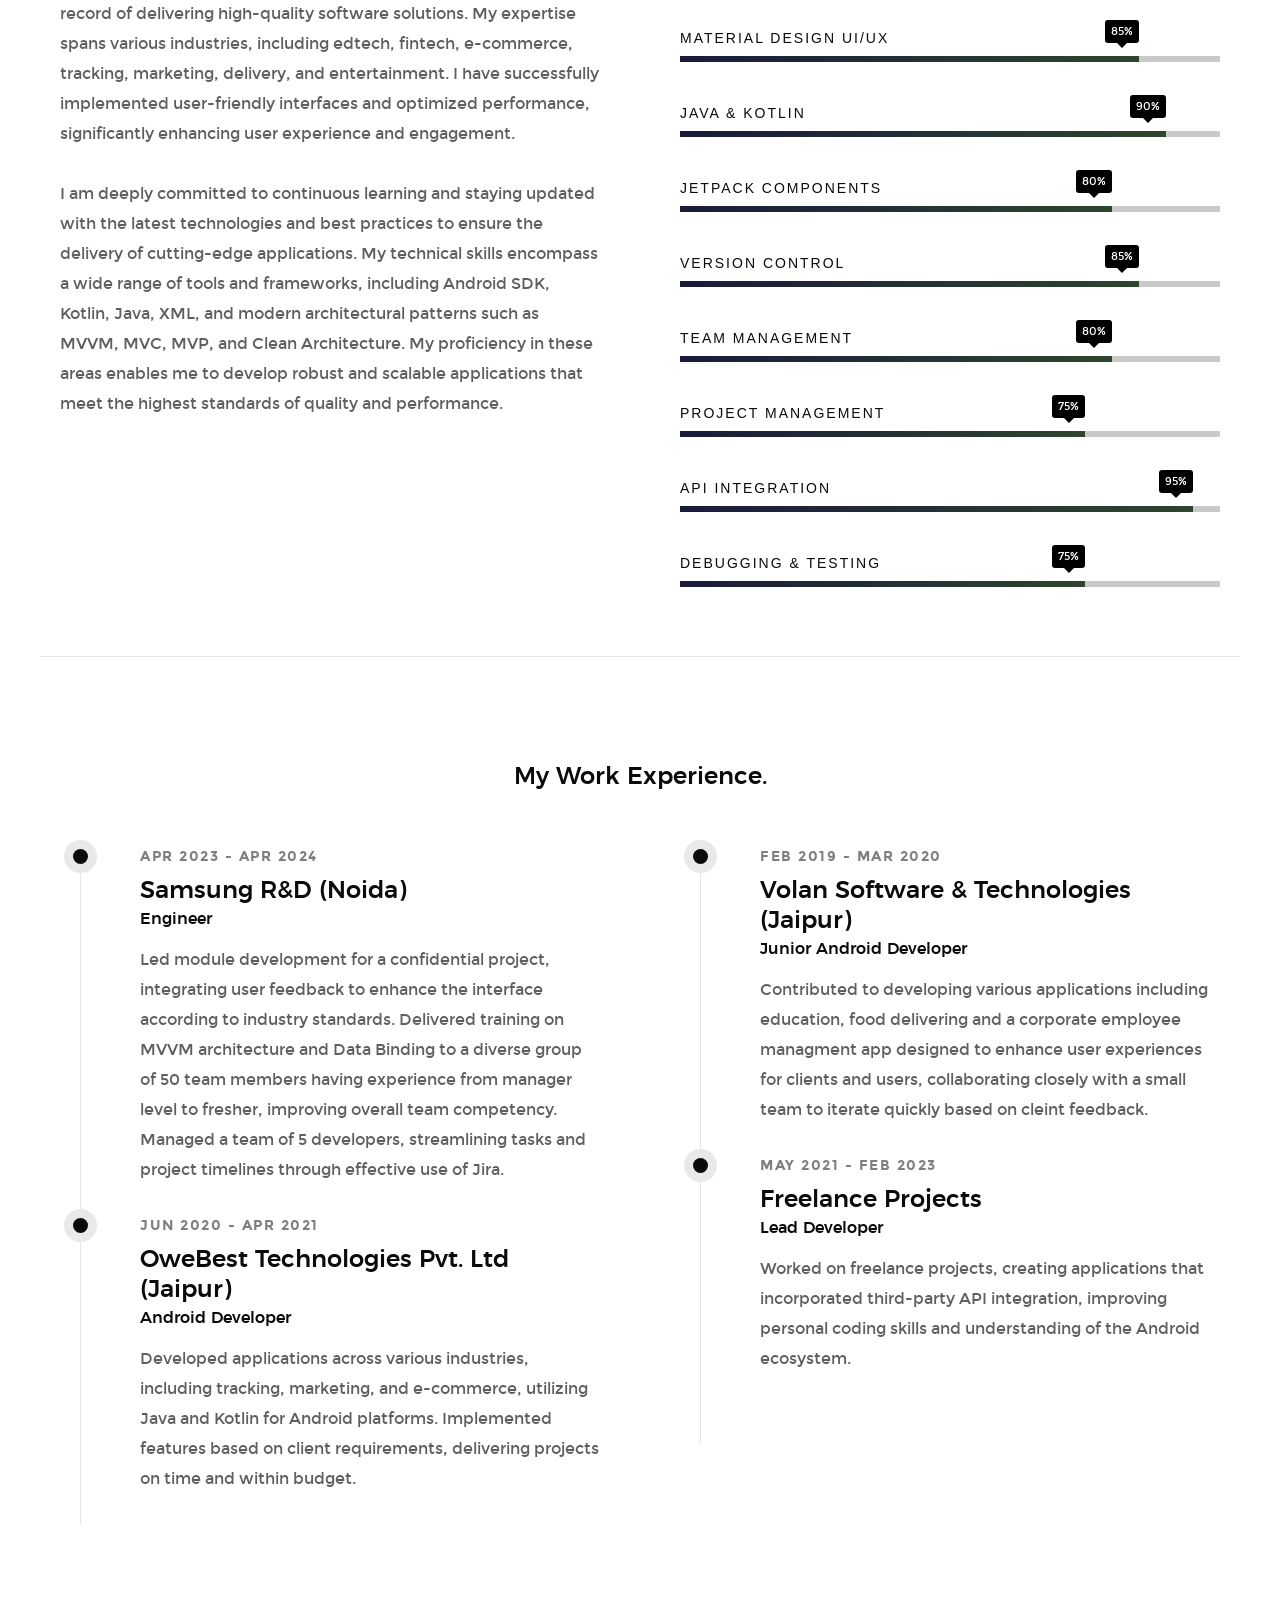
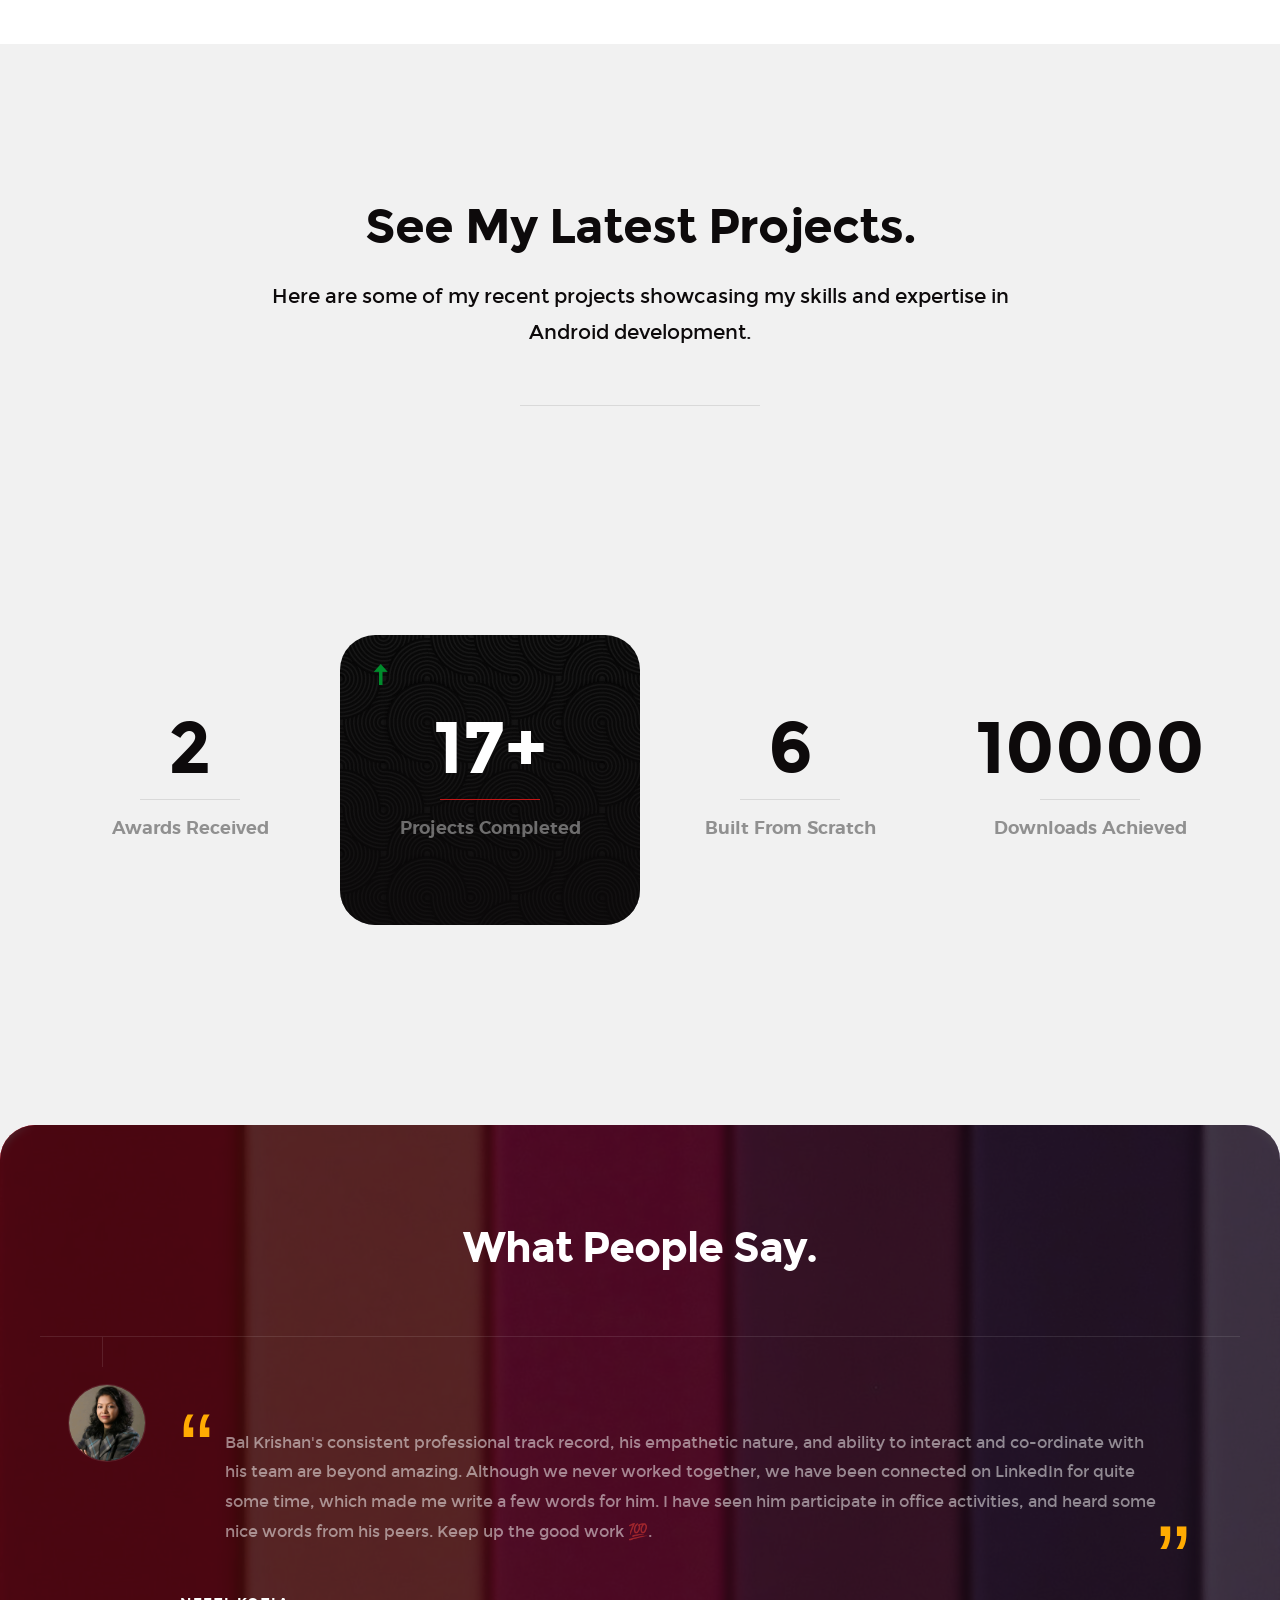
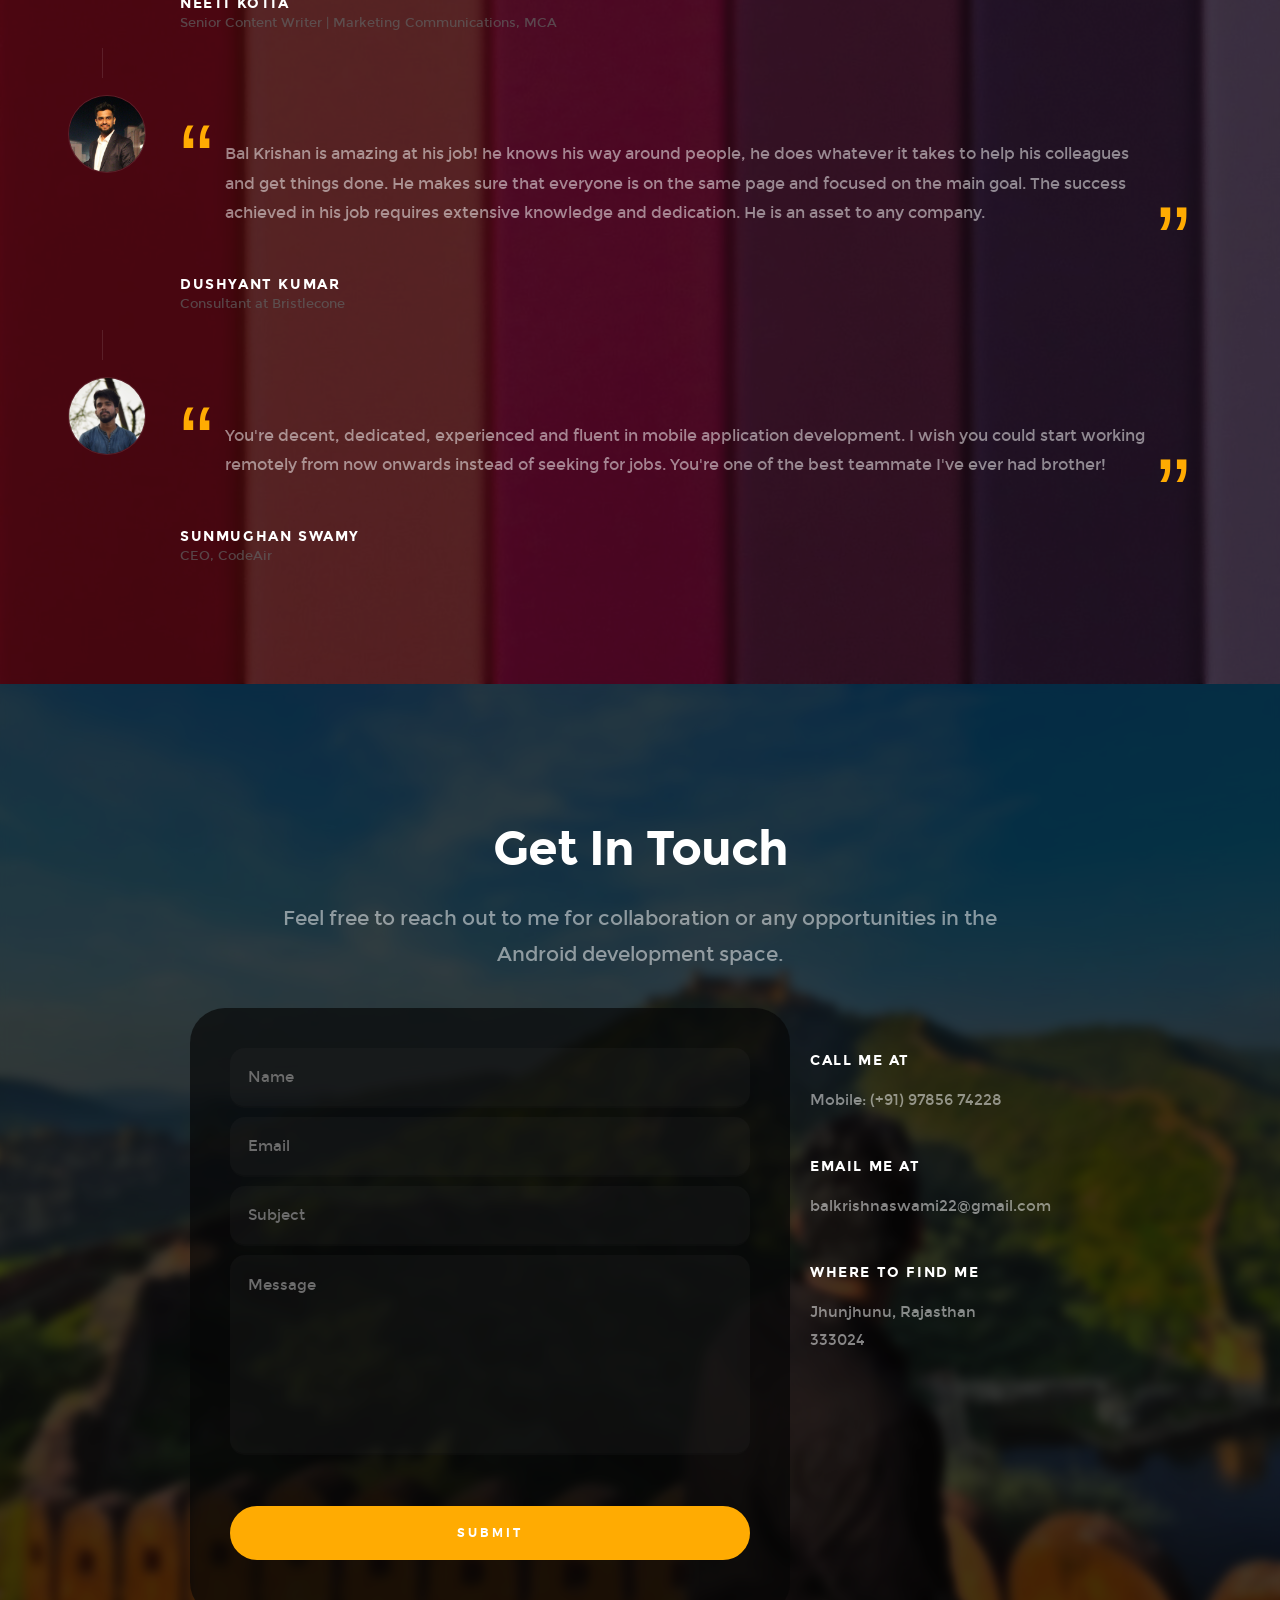
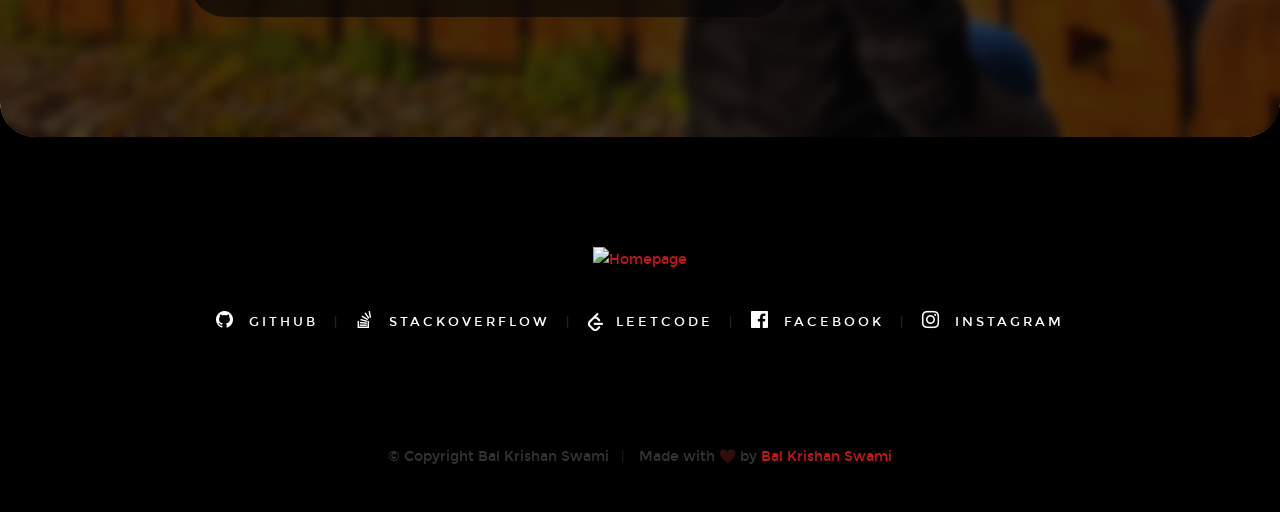
==== commit 66f16600: "Revamp whole portfolio" ====
--- a/index.html
+++ b/index.html
@@ -10,8 +10,9 @@
     <!--- basic page needs
     ================================================== -->
     <meta charset="utf-8">
-    <title>Welcome to Bal Krishan Swami's Portfolio</title>
-    <meta name="description" content="Bal Krishan Swami's portfolio website. Android Developer with experience in various industries.">
+    <title>Bal Krishan Swami - Portfolio</title>
+    <meta name="description"
+        content="Bal Krishan Swami's portfolio website. Android Developer with experience in various industries.">
     <meta name="author" content="Bal Krishan Swami">
 
     <!-- mobile specific metas
@@ -40,18 +41,17 @@
 
     <!-- header
     ================================================== -->
-    <header class="s-header">
+    <header id= "toolbar" class="s-header">
 
         <div class="header-logo">
             <a class="site-logo" href="index.html"><img src="images/logo.png" alt="Homepage"></a>
         </div>
 
-        <nav class="header-nav-wrap">
+        <nav id="header" class="header-nav-wrap">
             <ul class="header-nav">
                 <li class="current"><a class="smoothscroll" href="#home" title="home">Home</a></li>
                 <li><a class="smoothscroll" href="#about" title="about">About</a></li>
                 <li><a class="smoothscroll" href="#works" title="works">Works</a></li>
-                <li><a class="smoothscroll" href="#blog" title="blog">Blog</a></li>
                 <li><a class="smoothscroll" href="#contact" title="contact">Contact</a></li>
             </ul>
         </nav>
@@ -60,9 +60,11 @@
 
     </header> <!-- end s-header -->
 
+
     <!-- home
-    ================================================== -->
-    <section id="home" class="s-home page-hero target-section" data-parallax="scroll" data-image-src="images/hero-bg.jpg" data-natural-width=3000 data-natural-height=2000 data-position-y=center>
+   ================================================== -->
+    <section id="home" class="s-home page-hero target-section" data-parallax="scroll"
+        data-image-src="images/hero-bg.jpg" data-natural-width=3000 data-natural-height=2055 data-position-y=center>
 
         <div class="overlay"></div>
         <div class="shadow-overlay"></div>
@@ -74,9 +76,9 @@
                 <h3>Hello There</h3>
 
                 <h1>
-                    I am Bal Krishan Swami. <br>
-                    I am an Android Developer <br>
-                    with over 3 years of experience.
+                    I am Bal Krishan Swami, <br>
+                    with over 5 years of experience.
+                    I am an <span class="multiple-text home-content-welcome"></span><br>
                 </h1>
 
                 <div class="home-content__buttons">
@@ -84,7 +86,10 @@
                         Latest Projects
                     </a>
                     <a href="#about" class="smoothscroll btn btn--stroke">
-                        More About Me
+                        Download My CV
+                    </a>
+                    <a href="#about" class="smoothscroll btn btn--stroke">
+                        Hire Me Now
                     </a>
                 </div>
 
@@ -100,44 +105,60 @@
 
         <ul class="home-social">
             <li>
-                <a href="https://www.linkedin.com/in/bal-krishan-swami/"><i class="im im-linkedin" aria-hidden="true"></i><span>LinkedIn</span></a>
+                <a href="https://github.com/amkrys"><i class="im im-github"
+                        aria-hidden="true"></i><span>GitHub</span></a>
             </li>
             <li>
-                <a href="https://stackoverflow.com/users/11538411/krishna"><i class="im im-stackoverflow" aria-hidden="true"></i><span>StackOverflow</span></a>
+                <a href="https://stackoverflow.com/users/11538411/krishna/"><i class="im im-stackoverflow"
+                        aria-hidden="true"></i><span>StackOverflow</span></a>
             </li>
             <li>
-                <a href="https://leetcode.com/amkrys/"><i class="im im-leetcode" aria-hidden="true"></i><span>Leetcode</span></a>
+                <a href="https://leetcode.com/u/amkrys/"><img src="images/leetcode.png" alt="LeetCode"
+                        class="home-social-leetcode" /></i><span>LeetCode</span></a>
             </li>
             <li>
-                <a href="https://github.com/amkrys"><i class="im im-github" aria-hidden="true"></i><span>GitHub</span></a>
+                <a href="https://www.facebook.com/krishna.vaishnav.1441810/"><i class="im im-facebook"
+                        aria-hidden="true"></i><span>Facebook</span></a>
             </li>
-        </ul> 
+            <li>
+                <a href="https://www.instagram.com/am_krys/"><i class="im im-instagram"
+                        aria-hidden="true"></i><span>Instagram</span></a>
+            </li>
+        </ul>
         <!-- end home-social -->
 
     </section> <!-- end s-home -->
 
+
     <!-- about
     ================================================== -->
     <section id="about" class="s-about target-section">
-        
+
         <div class="row narrow section-intro has-bottom-sep">
             <div class="col-full text-center">
-                <h3>About</h3>
-                <h1>More About Me</h1>
-                <p class="lead">I am an Android developer with over 3 years of experience in software development, specializing in sectors such as tracking, marketing, edtech, fintech, e-commerce, delivery, and entertainment. Skilled in issue analytics, debugging, UI/UX, and agile methodologies. Proficient in Android SDK, Kotlin, Java, and modern development frameworks and tools.</p>
-            </div>
-        </div>
-
-        <div class="row about-content">
-
+                <h1>About Me</h1>
+                <p class="lead">Android developer with over 5 years of experience in software development, specializing
+                    in tracking, marketing, edtech, fintech, e-commerce, delivery, and entertainment. Skilled in issue
+                    analytics, debugging, UI/UX, and agile methodologies. Proficient in Android SDK, Kotlin, Java, and
+                    modern development frameworks and tools. Committed to leveraging new technologies to create
+                    optimized and innovative application solutions.</p>
+            </div>
+        </div>
+
+        <div class="row about-content has-bottom-sep">
             <div class="col-six tab-full left">
-                <h3>Summary!</h3>
-
-                <p>I am passionate about leveraging new technologies to create optimized and innovative application solutions. I have a strong foundation in UI/UX, Material Design, Jetpack Components, and tools like Figma and Sketch.</p>
-
-                <p>
-                My technical skills include proficiency in Android SDK, Java, Kotlin, and XML. I have experience with MVVM, MVC, MVP, and Clean Architecture, and I am proficient with tools like Android Studio, GitHub/GitLab, and Jira.
-                </p>
+                <h3>Summary</h3>
+                <p>As an experienced Android developer with over 5 years of expertise in developing innovative mobile
+                    applications, I have a proven track record of delivering high-quality software solutions. My
+                    expertise spans various industries, including edtech, fintech, e-commerce, tracking, marketing,
+                    delivery, and entertainment. I have successfully implemented user-friendly interfaces and optimized
+                    performance, significantly enhancing user experience and engagement.</p>
+                <p>I am deeply committed to continuous learning and staying updated with the latest technologies and
+                    best practices to ensure the delivery of cutting-edge applications. My technical skills encompass a
+                    wide range of tools and frameworks, including Android SDK, Kotlin, Java, XML, and modern
+                    architectural patterns such as MVVM, MVC, MVP, and Clean Architecture. My proficiency in these areas
+                    enables me to develop robust and scalable applications that meet the highest standards of quality
+                    and performance.</p>
             </div>
 
             <div class="col-six tab-full right">
@@ -145,44 +166,48 @@
 
                 <ul class="skill-bars">
                     <li>
-                    <div class="progress percent90"><span>90%</span></div>
-                    <strong>Android Development</strong>
-                    </li>
-                    <li>
-                    <div class="progress percent85"><span>85%</span></div>
-                    <strong>UI/UX Design</strong>
-                    </li>
-                    <li>
-                    <div class="progress percent80"><span>80%</span></div>
-                    <strong>Java & Kotlin</strong>
-                    </li>
-                    <li>
-                    <div class="progress percent75"><span>75%</span></div>
-                    <strong>Project Management</strong>
-                    </li>
-                    <li>
-                    <div class="progress percent70"><span>70%</span></div>
-                    <strong>API Integration</strong>
-                    </li>   
-                    <li>
-                    <div class="progress percent90"><span>90%</span></div>
-                    <strong>Debugging & Testing</strong>
-                    </li>   
+                        <div class="progress percent95"><span>95%</span></div>
+                        <strong>Android Development</strong>
+                    </li>
+                    <li>
+                        <div class="progress percent85"><span>85%</span></div>
+                        <strong>Material Design UI/UX</strong>
+                    </li>
+                    <li>
+                        <div class="progress percent90"><span>90%</span></div>
+                        <strong>Java & Kotlin</strong>
+                    </li>
+                    <li>
+                        <div class="progress percent80"><span>80%</span></div>
+                        <strong>Jetpack Components</strong>
+                    </li>
+                    <li>
+                        <div class="progress percent85"><span>85%</span></div>
+                        <strong>Version Control</strong>
+                    </li>
+                    <li>
+                        <div class="progress percent80"><span>80%</span></div>
+                        <strong>Team Management</strong>
+                    </li>
+                    <li>
+                        <div class="progress percent75"><span>75%</span></div>
+                        <strong>Project Management</strong>
+                    </li>
+                    <li>
+                        <div class="progress percent95"><span>95%</span></div>
+                        <strong>API Integration</strong>
+                    </li>
+                    <li>
+                        <div class="progress percent75"><span>75%</span></div>
+                        <strong>Debugging & Testing</strong>
+                    </li>
                 </ul>
             </div>
 
+            <div class="line-container"></div>
+
         </div> <!-- end about-content -->
 
-        <div class="row about-content about-content--buttons">
-
-            <div class="col-six tab-full left">
-                <a href="Bal_Krishan_Swami_Resume.pdf" class="btn btn--primary full-width">Download My Resume</a>
-            </div>
-            <div class="col-six tab-full right">
-                <a href="#contact" class="smoothscroll btn full-width">Hire Me Now</a>
-            </div>
-
-        </div> <!-- end about-content buttons -->
 
         <div class="row about-content about-content--timeline">
 
@@ -201,9 +226,13 @@
                             <h5>Engineer</h5>
                         </div>
                         <div class="timeline__desc">
-                            <p>Led module development for a confidential project, integrating user feedback to enhance the interface according to industry standards. Delivered training on MVVM architecture and Data Binding to a diverse group of 50 team members, improving overall team competency. Managed a team of 5 developers, streamlining tasks and project timelines through effective use of Jira.</p>
-                        </div>
-                    </div> <!-- end timeline -->
+                            <p>Led module development for a confidential project, integrating user feedback to enhance
+                                the interface according to industry standards. Delivered training on MVVM architecture
+                                and Data Binding to a diverse group of 50 team members having experience from manager
+                                level to fresher, improving overall team competency. Managed a team of 5 developers,
+                                streamlining tasks and project timelines through effective use of Jira.</p>
+                        </div>
+                    </div> <!-- end timeline__block -->
 
                     <div class="timeline__block">
                         <div class="timeline__bullet"></div>
@@ -213,12 +242,14 @@
                             <h5>Android Developer</h5>
                         </div>
                         <div class="timeline__desc">
-                            <p>Developed applications across various industries, including tracking, marketing, and e-commerce, utilizing Java and Kotlin for Android platforms. Implemented features based on client requirements, delivering projects on time and within budget.</p>
-                        </div>
-                    </div> <!-- end timeline -->
-
-                </div>
-            </div> <!-- end col-six -->
+                            <p>Developed applications across various industries, including tracking, marketing, and
+                                e-commerce, utilizing Java and Kotlin for Android platforms. Implemented features based
+                                on client requirements, delivering projects on time and within budget.</p>
+                        </div>
+                    </div> <!-- end timeline__block -->
+
+                </div> <!-- end timeline -->
+            </div> <!-- end left -->
 
             <div class="col-six tab-full right">
                 <div class="timeline">
@@ -226,65 +257,204 @@
                     <div class="timeline__block">
                         <div class="timeline__bullet"></div>
                         <div class="timeline__header">
-                            <p class="timeline__timeframe">Feb 2020 - Jun 2020</p>
+                            <p class="timeline__timeframe">Feb 2019 - Mar 2020</p>
                             <h3>Volan Software &amp; Technologies (Jaipur)</h3>
                             <h5>Junior Android Developer</h5>
                         </div>
                         <div class="timeline__desc">
-                            <p>Contributed to developing an education app designed to enhance learning experiences for students, collaborating closely with a small team to iterate quickly based on user feedback.</p>
-                        </div>
-                    </div> <!-- end timeline -->
+                            <p>Contributed to developing various applications including education, food delivering and a
+                                corporate employee managment app designed to enhance user experiences for clients and
+                                users, collaborating closely with a small team to iterate quickly based on cleint
+                                feedback.</p>
+                        </div>
+                    </div> <!-- end timeline__block -->
 
                     <div class="timeline__block">
                         <div class="timeline__bullet"></div>
                         <div class="timeline__header">
-                            <p class="timeline__timeframe">Internship</p>
+                            <p class="timeline__timeframe">May 2021 - Feb 2023</p>
                             <h3>Freelance Projects</h3>
-                            <h5>Intern</h5>
+                            <h5>Lead Developer</h5>
                         </div>
                         <div class="timeline__desc">
-                            <p>Worked on freelance projects, creating applications that incorporated third-party API integration, improving personal coding skills and understanding of the Android ecosystem.</p>
-                        </div>
-                    </div> <!-- end timeline -->
-
-                </div>
-            </div> <!-- end col-six -->
+                            <p>Worked on freelance projects, creating applications that incorporated third-party API
+                                integration, improving personal coding skills and understanding of the Android
+                                ecosystem.</p>
+                        </div>
+                    </div> <!-- end timeline__block -->
+
+                </div> <!-- end timeline -->
+            </div> <!-- end right -->
 
         </div> <!-- end about-content timeline -->
 
-    </section> <!-- end s-about -->
-
-    <!-- contact
-    ================================================== -->
-    <section id="contact" class="s-contact target-section">
+    </section> <!-- end about -->
+
+
+    <!-- works
+    ================================================== -->
+    <section id="works" class="s-works target-section">
 
         <div class="row narrow section-intro has-bottom-sep">
             <div class="col-full">
-                <h3>Contact</h3>
-                <h1>Get In Touch.</h1>
-                <p class="lead">Feel free to reach out to me for collaboration or any opportunities in the Android development space.</p>
-            </div>
-        </div>
-
-        <div class="row contact-content">
-
-            <div class="col-five tab-full contact-primary">
-                <h3>Send Me A Message</h3>
-
+                <h1>See My Latest Projects.</h1>
+                <p class="lead">Here are some of my recent projects showcasing my skills and expertise in Android
+                    development.</p>
+            </div>
+        </div>
+
+        <div class="row masonry-wrap">
+            <div class="masonry" id="masonryContainer"></div>
+        </div> <!-- end masonry -->
+
+    </section> <!-- end works -->
+
+
+    <!-- s-stats
+    ================================================== -->
+    <section id="stats" class="s-stats">
+        <div class="row block-1-4 block-tab-1-2 block-mob-full stats">
+
+            <div class="col-block stats__col ">
+                <div class="stats__count">
+                    2
+                </div>
+                <h4>Awards Received</h4>
+            </div>
+            <div class="col-block stats__col stats__col--highlight">
+                <div class="stats__upsign">
+                    <a href="#"><i class="im im-arrow-up" aria-hidden="true"></i></a>
+                </div>
+                <div class="stats__count">
+                    17+
+                </div>
+                <h4>Projects Completed</h4>
+            </div>
+            <div class="col-block stats__col">
+                <div class="stats__count">
+                    6
+                </div>
+                <h4>Built From Scratch</h4>
+            </div>
+            <div class="col-block stats__col">
+                <div class="stats__count">
+                    10000
+                </div>
+                <h4>Downloads Achieved</h4>
+            </div>
+
+        </div>
+    </section> <!-- end s-stats -->
+
+    <!-- testimonials
+    ================================================== -->
+    <div class="s-testimonials">
+
+        <div class="overlay"></div>
+
+        <div class="row testimonials-header">
+            <div class="col-full">
+                <h1 class="h02">What People Say.</h1>
+            </div>
+        </div>
+
+        <div class="row testimonials">
+
+            <div class="col-full testimonials__slider">
+
+                <div class="testimonials__slide">
+                    <img src="images/avatars/user-01.jpg" alt="Author image" class="testimonials__avatar">
+                    <aside class="pull-quote">
+                        <blockquote>
+                            <p>Bal Krishan's consistent professional track record, his empathetic nature, and ability to
+                                interact and co-ordinate with his team are beyond amazing.
+                                Although we never worked together, we have been connected on LinkedIn for quite some
+                                time, which
+                                made me write a few words for him.
+                                I have seen him participate in office activities, and heard some nice words from his
+                                peers. Keep
+                                up the good work 💯.
+                        </blockquote>
+                    </aside>
+                    <div class="testimonials__author h06">
+                        Neeti Kotia
+                        <span>Senior Content Writer | Marketing Communications, MCA</span>
+                    </div>
+                </div>
+
+                <div class="testimonials__slide">
+                    <img src="images/avatars/user-02.jpg" alt="Author image" class="testimonials__avatar">
+                    <aside class="pull-quote">
+                        <blockquote>
+                            <p>Bal Krishan is amazing at his job! he knows his way around people, he does whatever it
+                                takes to
+                                help his colleagues and get things done. He makes sure that everyone is on the same page
+                                and focused on the main goal.
+                                The success achieved in his job requires extensive knowledge and dedication. He is an
+                                asset to
+                                any company.
+                        </blockquote>
+                    </aside>
+                    <div class="testimonials__author h06">
+                        Dushyant Kumar
+                        <span>Consultant at Bristlecone</span>
+                    </div>
+                </div>
+
+                <div class="testimonials__slide">
+                    <img src="images/avatars/user-03.jpg" alt="Author image" class="testimonials__avatar">
+
+                    <aside class="pull-quote">
+                        <blockquote>
+                            <p>You're decent, dedicated, experienced and fluent in mobile application development.
+                                I wish you could start working remotely from now onwards instead of seeking for jobs.
+                                You're one of the best teammate I've ever had brother!
+                        </blockquote>
+                    </aside>
+                    <div class="testimonials__author h06">
+                        Sunmughan Swamy
+                        <span>CEO, CodeAir</span>
+                    </div>
+                </div>
+
+            </div> <!-- end testimonials__slider -->
+
+        </div> <!-- end testimonials -->
+
+    </div> <!-- end s-testimonials -->
+
+    <section id="contact" class="s-contact target-section">
+
+        <div class="overlay"></div>
+
+        <div class="row narrow section-intro">
+            <div class="col-full">
+                <h1>Get In Touch</h1>
+                <p class="lead">Feel free to reach out to me for collaboration or any opportunities in the Android
+                    development space.</p>
+            </div>
+        </div>
+
+        <div class="row contact__main">
+            <div class="col-eight tab-full contact__form">
                 <form name="contactForm" id="contactForm" method="post" action="">
                     <fieldset>
 
                         <div class="form-field">
-                            <input name="contactName" type="text" id="contactName" placeholder="Name" value="" minlength="2" required="">
+                            <input name="contactName" type="text" id="contactName" placeholder="Name" value=""
+                                minlength="2" required="" aria-required="true" class="full-width">
                         </div>
                         <div class="form-field">
-                            <input name="contactEmail" type="email" id="contactEmail" placeholder="Email" value="" required="">
+                            <input name="contactEmail" type="email" id="contactEmail" placeholder="Email" value=""
+                                required="" aria-required="true" class="full-width">
                         </div>
                         <div class="form-field">
-                            <input name="contactSubject" type="text" id="contactSubject" placeholder="Subject" value="">
+                            <input name="contactSubject" type="text" id="contactSubject" placeholder="Subject" value=""
+                                class="full-width">
                         </div>
                         <div class="form-field">
-                            <textarea name="contactMessage" id="contactMessage" placeholder="message" rows="10" cols="50" required=""></textarea>
+                            <textarea name="contactMessage" id="contactMessage" placeholder="Message" rows="10"
+                                cols="50" required="" aria-required="true" class="full-width"></textarea>
                         </div>
                         <div class="form-field">
                             <button class="full-width btn--primary">Submit</button>
@@ -311,55 +481,93 @@
                     Your message was sent, thank you!<br>
                 </div>
 
-            </div> <!-- end contact-primary -->
-
-            <div class="col-four tab-full contact-secondary">
-
-                <h3>Contact Info</h3>
-
-                <div class="cinfo">
-                    <h5>Where to Find Me</h5>
-                    <p>
-                        Islampur (Bagar) Jhunjhunu<br>
-                        Rajasthan<br>
-                        333024
-                    </p>
-
-                    <h5>Email Me At</h5>
-                    <p>
-                        balkrishnaswami22@gmail.com
-                    </p>
-
-                    <h5>Call Me At</h5>
-                    <p>
-                        Mobile: (+91) 9785674228<br>
-                    </p>
-                </div> <!-- end cinfo -->
-
-            </div> <!-- end contact-secondary -->
-
-        </div> <!-- end contact-content -->
+            </div>
+            <div class="col-four tab-full contact__infos">
+                <h4 class="h06">Call Me At</h4>
+                <p>Mobile: (+91) 97856 74228<br>
+                </p>
+                <h4 class="h06">Email Me At</h4>
+                <p>balkrishnaswami22@gmail.com<br>
+                </p>
+                <h4 class="h06">Where to Find Me</h4>
+                <p>
+                    Jhunjhunu, Rajasthan<br>
+                    333024
+                </p>
+            </div>
+
+        </div>
 
     </section> <!-- end s-contact -->
 
+
+    <!-- footer
+    ================================================== -->
     <footer>
+        <div class="row">
+            <div class="col-full">
+
+                <div class="footer-logo">
+                    <a class="footer-site-logo" href="#0"><img src="images/logo-large.png" alt="Homepage"></a>
+                </div>
+
+                <ul class="footer-social">
+                    <li><a href="https://github.com/amkrys">
+                            <i class="im im-github" aria-hidden="true"></i>
+                            <span>GitHub</span>
+                        </a></li>
+                    <li><a href="https://stackoverflow.com/users/11538411/krishna/">
+                            <i class="im im-stackoverflow" aria-hidden="true"></i>
+                            <span>StackOverflow</span>
+                        </a></li>
+                    <li><a href="https://leetcode.com/u/amkrys/">
+                            <img src="images/leetcode.png" alt="LeetCode" class="footer-social-leetcode" />
+                            <span>LeetCode</span>
+                        </a></li>
+                    <li><a href="https://www.facebook.com/krishna.vaishnav.1441810/">
+                            <i class="im im-facebook" aria-hidden="true"></i>
+                            <span>Facebook</span>
+                        </a></li>
+                    <li><a href="https://www.instagram.com/am_krys/">
+                            <i class="im im-instagram" aria-hidden="true"></i>
+                            <span>Instagram</span>
+                        </a></li>
+                </ul>
+
+            </div>
+        </div>
+
         <div class="row footer-bottom">
 
             <div class="col-twelve">
                 <div class="copyright">
-                    <span>© Copyright Bal Krishan Swami 2024</span>
-                    <span>Design by <a href="https://www.styleshout.com/">styleshout</a></span>
-                </div>
-
-                <div class="go-top">
-                    <a class="smoothscroll" title="Back to Top" href="#top"><i class="im im-arrow-up" aria-hidden="true"></i></a>
+                    <span>© Copyright Bal Krishan Swami</span>
+                    <span>Made with ❤️ by <a href="https://www.github.com/amkrys">Bal Krishan Swami</a></span>
+                </div>
+
+                <div id="gotopbutton" class="go-top">
+                    <a class="smoothscroll" title="Back to Top" href="#top"><i class="im im-arrow-up"
+                            aria-hidden="true"></i></a>
                 </div>
             </div>
 
         </div> <!-- end footer-bottom -->
 
-    </footer>
+    </footer> <!-- end footer -->
+
+
+    <div id="preloader">
+        <div id="loader"></div>
+    </div> 
+
+
+    <!-- Java Script
+    ================================================== -->
+    <script src="https://cdn.jsdelivr.net/npm/typed.js@2.0.12"></script>
+    <script src="js/jquery-3.2.1.min.js"></script>
+    <script src="js/plugins.js"></script>
+    <script src="js/main.js"></script>
 
 </body>
 
-</html>
+</html>
--- a/css/base.css
+++ b/css/base.css
@@ -33,6 +33,11 @@
  *
  * ------------------------------------------------------------------- */
 
+ :root {
+    --red: #c41717;
+    --yellow: #ffab02 ;
+ }
+
 html {
     font-family: sans-serif;
     line-height: 1.15;
@@ -162,6 +167,7 @@
 
 button, html [type="button"], [type="reset"], [type="submit"] {
     -webkit-appearance: button;
+    appearance: button;
 }
 
 button::-moz-focus-inner, [type="button"]::-moz-focus-inner, [type="reset"]::-moz-focus-inner, [type="submit"]::-moz-focus-inner {
@@ -208,6 +214,7 @@
 
 [type="search"] {
     -webkit-appearance: textfield;
+    appearance: textfield;
     outline-offset: -2px;
 }
 
--- a/css/vendor.css
+++ b/css/vendor.css
@@ -119,833 +119,6 @@
 }
 
 
-/*! PhotoSwipe main CSS by Dmitry Semenov | photoswipe.com | MIT license */
-
-
-/*
-	Styles for basic PhotoSwipe functionality (sliding area, open/close transitions)
-*/
-
-
-/* pswp = photoswipe */
-
-.pswp {
-    display: none;
-    position: absolute;
-    width: 100%;
-    height: 100%;
-    left: 0;
-    top: 0;
-    overflow: hidden;
-    -ms-touch-action: none;
-    touch-action: none;
-    z-index: 1500;
-    -webkit-text-size-adjust: 100%;
-    /* create separate layer, to avoid paint on window.onscroll in webkit/blink */
-    -webkit-backface-visibility: hidden;
-    outline: none;
-}
-
-.pswp * {
-    -webkit-box-sizing: border-box;
-    box-sizing: border-box;
-}
-
-.pswp img {
-    max-width: none;
-}
-
-
-/* style is added when JS option showHideOpacity is set to true */
-
-.pswp--animate_opacity {
-    /* 0.001, because opacity:0 doesn't trigger Paint action, which causes lag at start of transition */
-    opacity: 0.001;
-    will-change: opacity;
-    /* for open/close transition */
-    -webkit-transition: opacity 333ms cubic-bezier(0.4, 0, 0.22, 1);
-    transition: opacity 333ms cubic-bezier(0.4, 0, 0.22, 1);
-}
-
-.pswp--open {
-    display: block;
-}
-
-.pswp--zoom-allowed .pswp__img {
-    /* autoprefixer: off */
-    cursor: -webkit-zoom-in;
-    cursor: -moz-zoom-in;
-    cursor: zoom-in;
-}
-
-.pswp--zoomed-in .pswp__img {
-    /* autoprefixer: off */
-    cursor: -webkit-grab;
-    cursor: -moz-grab;
-    cursor: grab;
-}
-
-.pswp--dragging .pswp__img {
-    /* autoprefixer: off */
-    cursor: -webkit-grabbing;
-    cursor: -moz-grabbing;
-    cursor: grabbing;
-}
-
-
-/*
-	Background is added as a separate element.
-	As animating opacity is much faster than animating rgba() background-color.
-*/
-
-.pswp__bg {
-    position: absolute;
-    left: 0;
-    top: 0;
-    width: 100%;
-    height: 100%;
-    background: #000;
-    opacity: 0;
-    -webkit-transform: translateZ(0);
-    transform: translateZ(0);
-    -webkit-backface-visibility: hidden;
-    will-change: opacity;
-}
-
-.pswp__scroll-wrap {
-    position: absolute;
-    left: 0;
-    top: 0;
-    width: 100%;
-    height: 100%;
-    overflow: hidden;
-}
-
-.pswp__container, .pswp__zoom-wrap {
-    -ms-touch-action: none;
-    touch-action: none;
-    position: absolute;
-    left: 0;
-    right: 0;
-    top: 0;
-    bottom: 0;
-}
-
-
-/* Prevent selection and tap highlights */
-
-.pswp__container, .pswp__img {
-    -webkit-user-select: none;
-    -moz-user-select: none;
-    -ms-user-select: none;
-    user-select: none;
-    -webkit-tap-highlight-color: transparent;
-    -webkit-touch-callout: none;
-}
-
-.pswp__zoom-wrap {
-    position: absolute;
-    width: 100%;
-    -webkit-transform-origin: left top;
-    -ms-transform-origin: left top;
-    transform-origin: left top;
-    /* for open/close transition */
-    -webkit-transition: -webkit-transform 333ms cubic-bezier(0.4, 0, 0.22, 1);
-    transition: transform 333ms cubic-bezier(0.4, 0, 0.22, 1);
-}
-
-.pswp__bg {
-    will-change: opacity;
-    /* for open/close transition */
-    -webkit-transition: opacity 333ms cubic-bezier(0.4, 0, 0.22, 1);
-    transition: opacity 333ms cubic-bezier(0.4, 0, 0.22, 1);
-}
-
-.pswp--animated-in .pswp__bg, .pswp--animated-in .pswp__zoom-wrap {
-    -webkit-transition: none;
-    transition: none;
-}
-
-.pswp__container, .pswp__zoom-wrap {
-    -webkit-backface-visibility: hidden;
-}
-
-.pswp__item {
-    position: absolute;
-    left: 0;
-    right: 0;
-    top: 0;
-    bottom: 0;
-    overflow: hidden;
-}
-
-.pswp__img {
-    position: absolute;
-    width: auto;
-    height: auto;
-    top: 0;
-    left: 0;
-}
-
-
-/*
-	stretched thumbnail or div placeholder element (see below)
-	style is added to avoid flickering in webkit/blink when layers overlap
-*/
-
-.pswp__img--placeholder {
-    -webkit-backface-visibility: hidden;
-}
-
-
-/*
-	div element that matches size of large image
-	large image loads on top of it
-*/
-
-.pswp__img--placeholder--blank {
-    background: #222;
-}
-
-.pswp--ie .pswp__img {
-    width: 100% !important;
-    height: auto !important;
-    left: 0;
-    top: 0;
-}
-
-
-/*
-	Error message appears when image is not loaded
-	(JS option errorMsg controls markup)
-*/
-
-.pswp__error-msg {
-    position: absolute;
-    left: 0;
-    top: 50%;
-    width: 100%;
-    text-align: center;
-    font-size: 14px;
-    line-height: 16px;
-    margin-top: -8px;
-    color: #CCC;
-}
-
-.pswp__error-msg a {
-    color: #CCC;
-    text-decoration: underline;
-}
-
-
-/* ===================================================================
- * # PhotoSwipe Skin
- *
- * ------------------------------------------------------------------- */
-
-
-/*
-    Contents:
-
-    1. Buttons
-    2. Share modal and links
-    3. Index indicator ("1 of X" counter)
-    4. Caption
-    5. Loading indicator
-    6. Additional styles (root element, top bar, idle state, hidden state, etc.)
-*/
-
-
-/* -------------------------------------------------------------------
- * ## 1. buttons
- * ------------------------------------------------------------------- */
-
-
-/* <button> css reset */
-
-.pswp__button {
-    width: 44px;
-    height: 44px;
-    line-height: 1;
-    position: relative;
-    background: none;
-    cursor: pointer;
-    overflow: visible;
-    -webkit-appearance: none;
-    display: block;
-    border: 0;
-    padding: 0;
-    margin: 0;
-    float: right;
-    opacity: 0.6;
-    -webkit-transition: opacity 0.2s;
-    transition: opacity 0.2s;
-    -webkit-box-shadow: none;
-    box-shadow: none;
-}
-
-.pswp__button:focus, .pswp__button:hover {
-    opacity: 1;
-    background-color: transparent;
-}
-
-.pswp__button:active {
-    outline: none;
-    opacity: 0.9;
-}
-
-.pswp__button::-moz-focus-inner {
-    padding: 0;
-    border: 0;
-}
-
-
-/* 
-pswp__ui--over-close class it added when mouse is 
-over element that should close gallery 
-*/
-
-.pswp__ui--over-close .pswp__button--close {
-    opacity: 1;
-}
-
-.pswp__button, .pswp__button--arrow--left:before, .pswp__button--arrow--right:before {
-    background: url(../images/photoswipe/default-skin.png) 0 0 no-repeat;
-    background-size: 264px 88px;
-    width: 44px;
-    height: 44px;
-}
-
-@media (-webkit-min-device-pixel-ratio: 1.1), (-webkit-min-device-pixel-ratio: 1.09375), (min-resolution: 105dpi), (min-resolution: 1.1dppx) {
-    /* Serve SVG sprite if browser supports SVG and resolution is more than 105dpi */
-    .pswp--svg .pswp__button, .pswp--svg .pswp__button--arrow--left:before, .pswp--svg .pswp__button--arrow--right:before {
-        background-image: url(images/photoswipe/default-skin.svg);
-    }
-    .pswp--svg .pswp__button--arrow--left, .pswp--svg .pswp__button--arrow--right {
-        background: none;
-    }
-}
-
-.pswp__button--close {
-    background-position: 0 -44px;
-}
-
-.pswp__button--share {
-    background-position: -44px -44px;
-}
-
-.pswp__button--fs {
-    display: none;
-}
-
-.pswp--supports-fs .pswp__button--fs {
-    display: block;
-}
-
-.pswp--fs .pswp__button--fs {
-    background-position: -44px 0;
-}
-
-.pswp__button--zoom {
-    display: none;
-    background-position: -88px 0;
-}
-
-.pswp--zoom-allowed .pswp__button--zoom {
-    display: block;
-}
-
-.pswp--zoomed-in .pswp__button--zoom {
-    background-position: -132px 0;
-}
-
-
-/* no arrows on touch screens */
-
-.pswp--touch .pswp__button--arrow--left, .pswp--touch .pswp__button--arrow--right {
-    visibility: hidden;
-}
-
-
-/*
-Arrow buttons hit area
-(icon is added to :before pseudo-element)
-*/
-
-.pswp__button--arrow--left, .pswp__button--arrow--right {
-    background: none;
-    top: 50%;
-    margin-top: -22px;
-    width: 30px;
-    height: 32px;
-    position: absolute;
-}
-
-.pswp__button--arrow--left {
-    left: 12px;
-}
-
-.pswp__button--arrow--right {
-    right: 12px;
-}
-
-.pswp__button--arrow--left:before, .pswp__button--arrow--right:before {
-    content: '';
-    top: 0;
-    background-color: rgba(0, 0, 0, 0.3);
-    height: 30px;
-    width: 32px;
-    position: absolute;
-    border-radius: 3px;
-}
-
-.pswp__button--arrow--left:before {
-    left: 6px;
-    background-position: -138px -44px;
-}
-
-.pswp__button--arrow--right:before {
-    right: 6px;
-    background-position: -94px -44px;
-}
-
-
-/* -------------------------------------------------------------------
- * ## 2. Share modal/popup and links
- * ------------------------------------------------------------------- */
-
-.pswp__counter, .pswp__share-modal {
-    -webkit-user-select: none;
-    -moz-user-select: none;
-    -ms-user-select: none;
-    user-select: none;
-}
-
-.pswp__share-modal {
-    display: block;
-    background: rgba(0, 0, 0, 0.5);
-    width: 100%;
-    height: 100%;
-    top: 0;
-    left: 0;
-    padding: 10px;
-    position: absolute;
-    z-index: 1600;
-    opacity: 0;
-    -webkit-transition: opacity 0.25s ease-out;
-    transition: opacity 0.25s ease-out;
-    -webkit-backface-visibility: hidden;
-    will-change: opacity;
-}
-
-.pswp__share-modal--hidden {
-    display: none;
-}
-
-.pswp__share-tooltip {
-    z-index: 1620;
-    position: absolute;
-    background: #FFF;
-    top: 56px;
-    border-radius: 3px;
-    display: block;
-    width: auto;
-    right: 44px;
-    -webkit-box-shadow: 0 2px 5px rgba(0, 0, 0, 0.25);
-    box-shadow: 0 2px 5px rgba(0, 0, 0, 0.25);
-    -webkit-transform: translateY(6px);
-    -ms-transform: translateY(6px);
-    transform: translateY(6px);
-    -webkit-transition: -webkit-transform 0.25s;
-    transition: transform 0.25s;
-    -webkit-backface-visibility: hidden;
-    will-change: transform;
-}
-
-.pswp__share-tooltip a {
-    display: block;
-    padding: 9px 15px;
-    color: #000;
-    text-decoration: none;
-    font-size: 13px;
-    line-height: 18px;
-}
-
-.pswp__share-tooltip a:hover {
-    text-decoration: none;
-    color: #000;
-}
-
-.pswp__share-tooltip a:first-child {
-    /* round corners on the first/last list item */
-    border-radius: 3px 3px 0 0;
-}
-
-.pswp__share-tooltip a:last-child {
-    border-radius: 0 0 3px 3px;
-}
-
-.pswp__share-modal--fade-in {
-    opacity: 1;
-}
-
-.pswp__share-modal--fade-in .pswp__share-tooltip {
-    -webkit-transform: translateY(0);
-    -ms-transform: translateY(0);
-    transform: translateY(0);
-}
-
-
-/* increase size of share links on touch devices */
-
-.pswp--touch .pswp__share-tooltip a {
-    padding: 16px 12px;
-}
-
-a.pswp__share--facebook:before {
-    content: '';
-    display: block;
-    width: 0;
-    height: 0;
-    position: absolute;
-    top: -12px;
-    right: 15px;
-    border: 6px solid transparent;
-    border-bottom-color: #FFF;
-    -webkit-pointer-events: none;
-    -moz-pointer-events: none;
-    pointer-events: none;
-}
-
-a.pswp__share--facebook:hover {
-    background: #3E5C9A;
-    color: #FFF;
-}
-
-a.pswp__share--facebook:hover:before {
-    border-bottom-color: #3E5C9A;
-}
-
-a.pswp__share--twitter:hover {
-    background: #55ACEE;
-    color: #FFF;
-}
-
-a.pswp__share--pinterest:hover {
-    background: #CCC;
-    color: #CE272D;
-}
-
-a.pswp__share--download:hover {
-    background: #DDD;
-}
-
-
-/* -------------------------------------------------------------------
- * ## 3. Index indicator ("1 of X" counter)
- * ------------------------------------------------------------------- */
-
-.pswp__counter {
-    position: absolute;
-    left: 6px;
-    top: 0;
-    height: 44px;
-    font-size: 13px;
-    line-height: 44px;
-    color: #FFF;
-    opacity: 0.75;
-    padding: 0 10px;
-}
-
-
-/* -------------------------------------------------------------------
- * ## 4. Caption
- * ------------------------------------------------------------------- */
-
-.pswp__caption {
-    position: absolute;
-    left: 0;
-    bottom: 0;
-    width: 100%;
-    min-height: 45px;
-}
-
-.pswp__caption h4 {
-    font-size: 1.8rem;
-    line-height: 1.333;
-    margin: 0 0 .6rem;
-    color: #FFFFFF;
-}
-
-.pswp__caption small {
-    font-size: 11px;
-    color: rgba(255, 255, 255, 0.5);
-}
-
-.pswp__caption__center {
-    text-align: center;
-    max-width: 900px;
-    margin: 0 auto;
-    font-size: 13px;
-    padding: 10px;
-    line-height: 20px;
-    color: rgba(255, 255, 255, 0.5);
-}
-
-.pswp__caption--empty {
-    display: none;
-}
-
-
-/* Fake caption element, used to calculate height of next/prev image */
-
-.pswp__caption--fake {
-    visibility: hidden;
-}
-
-
-/* -------------------------------------------------------------------
- * ## 5. Loading indicator (preloader)
- * You can play with it here - http://codepen.io/dimsemenov/pen/yyBWoR
- * ------------------------------------------------------------------- */
-
-.pswp__preloader {
-    width: 44px;
-    height: 44px;
-    position: absolute;
-    top: 0;
-    left: 50%;
-    margin-left: -22px;
-    opacity: 0;
-    -webkit-transition: opacity 0.25s ease-out;
-    transition: opacity 0.25s ease-out;
-    will-change: opacity;
-    direction: ltr;
-}
-
-.pswp__preloader__icn {
-    width: 20px;
-    height: 20px;
-    margin: 12px;
-}
-
-.pswp__preloader--active {
-    opacity: 1;
-}
-
-.pswp__preloader--active .pswp__preloader__icn {
-    /* We use .gif in browsers that don't support CSS animation */
-    background: url(..images/photoswipe/preloader.gif) 0 0 no-repeat;
-}
-
-.pswp--css_animation .pswp__preloader--active {
-    opacity: 1;
-}
-
-.pswp--css_animation .pswp__preloader--active .pswp__preloader__icn {
-    -webkit-animation: clockwise 500ms linear infinite;
-    animation: clockwise 500ms linear infinite;
-}
-
-.pswp--css_animation .pswp__preloader--active .pswp__preloader__donut {
-    -webkit-animation: donut-rotate 1000ms cubic-bezier(0.4, 0, 0.22, 1) infinite;
-    animation: donut-rotate 1000ms cubic-bezier(0.4, 0, 0.22, 1) infinite;
-}
-
-.pswp--css_animation .pswp__preloader__icn {
-    background: none;
-    opacity: 0.75;
-    width: 14px;
-    height: 14px;
-    position: absolute;
-    left: 15px;
-    top: 15px;
-    margin: 0;
-}
-
-.pswp--css_animation .pswp__preloader__cut {
-    /* 
-			The idea of animating inner circle is based on Polymer ("material") loading indicator 
-			 by Keanu Lee https://blog.keanulee.com/2014/10/20/the-tale-of-three-spinners.html
-		*/
-    position: relative;
-    width: 7px;
-    height: 14px;
-    overflow: hidden;
-}
-
-.pswp--css_animation .pswp__preloader__donut {
-    -webkit-box-sizing: border-box;
-    box-sizing: border-box;
-    width: 14px;
-    height: 14px;
-    border: 2px solid #FFF;
-    border-radius: 50%;
-    border-left-color: transparent;
-    border-bottom-color: transparent;
-    position: absolute;
-    top: 0;
-    left: 0;
-    background: none;
-    margin: 0;
-}
-
-@media screen and (max-width: 1024px) {
-    .pswp__preloader {
-        position: relative;
-        left: auto;
-        top: auto;
-        margin: 0;
-        float: right;
-    }
-}
-
-@-webkit-keyframes clockwise {
-    0% {
-        -webkit-transform: rotate(0deg);
-        transform: rotate(0deg);
-    }
-    100% {
-        -webkit-transform: rotate(360deg);
-        transform: rotate(360deg);
-    }
-}
-
-@keyframes clockwise {
-    0% {
-        -webkit-transform: rotate(0deg);
-        transform: rotate(0deg);
-    }
-    100% {
-        -webkit-transform: rotate(360deg);
-        transform: rotate(360deg);
-    }
-}
-
-@-webkit-keyframes donut-rotate {
-    0% {
-        -webkit-transform: rotate(0);
-        transform: rotate(0);
-    }
-    50% {
-        -webkit-transform: rotate(-140deg);
-        transform: rotate(-140deg);
-    }
-    100% {
-        -webkit-transform: rotate(0);
-        transform: rotate(0);
-    }
-}
-
-@keyframes donut-rotate {
-    0% {
-        -webkit-transform: rotate(0);
-        transform: rotate(0);
-    }
-    50% {
-        -webkit-transform: rotate(-140deg);
-        transform: rotate(-140deg);
-    }
-    100% {
-        -webkit-transform: rotate(0);
-        transform: rotate(0);
-    }
-}
-
-
-/* -------------------------------------------------------------------
- * ## 6. additional styles
- * ------------------------------------------------------------------- */
-
-
-/* root element of UI */
-
-.pswp {
-    font-family: "montserrat-regular", sans-serif;
-}
-
-.pswp__ui {
-    -webkit-font-smoothing: auto;
-    visibility: visible;
-    opacity: 1;
-    z-index: 1550;
-}
-
-
-/* top black bar with buttons and "1 of X" indicator */
-
-.pswp__top-bar {
-    position: absolute;
-    left: 0;
-    top: 0;
-    height: 44px;
-    width: 100%;
-    padding: 0 6px;
-}
-
-.pswp__caption, .pswp__top-bar, .pswp--has_mouse .pswp__button--arrow--left, .pswp--has_mouse .pswp__button--arrow--right {
-    -webkit-backface-visibility: hidden;
-    will-change: opacity;
-    -webkit-transition: opacity 333ms cubic-bezier(0.4, 0, 0.22, 1);
-    transition: opacity 333ms cubic-bezier(0.4, 0, 0.22, 1);
-}
-
-
-/* pswp--has_mouse class is added only when two subsequent mousemove events occur */
-
-.pswp--has_mouse .pswp__button--arrow--left, .pswp--has_mouse .pswp__button--arrow--right {
-    visibility: visible;
-}
-
-.pswp__top-bar, .pswp__caption {
-    background-color: rgba(0, 0, 0, 0.5);
-}
-
-
-/* pswp__ui--fit class is added when main image "fits" between top bar and bottom bar (caption) */
-
-.pswp__ui--fit .pswp__top-bar, .pswp__ui--fit .pswp__caption {
-    background-color: rgba(0, 0, 0, 0.3);
-}
-
-
-/* pswp__ui--idle class is added when mouse isn't moving for several seconds (JS option timeToIdle) */
-
-.pswp__ui--idle .pswp__top-bar {
-    opacity: 0;
-}
-
-.pswp__ui--idle .pswp__button--arrow--left, .pswp__ui--idle .pswp__button--arrow--right {
-    opacity: 0;
-}
-
-
-/*
-	pswp__ui--hidden class is added when controls are hidden
-	e.g. when user taps to toggle visibility of controls
-*/
-
-.pswp__ui--hidden .pswp__top-bar, .pswp__ui--hidden .pswp__caption, .pswp__ui--hidden .pswp__button--arrow--left, .pswp__ui--hidden .pswp__button--arrow--right {
-    /* Force paint & create composition layer for controls. */
-    opacity: 0.001;
-}
-
-
-/* pswp__ui--one-slide class is added when there is just one item in gallery */
-
-.pswp__ui--one-slide .pswp__button--arrow--left, .pswp__ui--one-slide .pswp__button--arrow--right, .pswp__ui--one-slide .pswp__counter {
-    display: none;
-}
-
-.pswp__element--disabled {
-    display: none !important;
-}
-
-.pswp--minimal--dark .pswp__top-bar {
-    background: none;
-}
-
-
 /* ===================================================================
  * # Prettyprint GitHub Theme
  *
--- a/css/main.css
+++ b/css/main.css
@@ -78,13 +78,14 @@
     }
 }
 
-html, body {
+html,
+body {
     height: 100%;
 }
 
 body {
-    background: #0a0809;
-    font-family: "librebaskerville-regular", serif;
+    background: #F1F1F1;
+    font-family: "montserrat-regular", serif;
     font-size: 1.6rem;
     line-height: 1.875;
     color: #5f5f5f;
@@ -98,12 +99,14 @@
  * ------------------------------------------------------------------- */
 
 a {
-    color: #862121;
+    color: var(--red);
     -webkit-transition: all 0.3s ease-in-out;
     transition: all 0.3s ease-in-out;
 }
 
-a:hover, a:focus, a:active {
+a:hover,
+a:focus,
+a:active {
     color: #191A3F;
 }
 
@@ -118,7 +121,18 @@
  * 
  * ------------------------------------------------------------------- */
 
-h1, h2, h3, h4, h5, h6, .h01, .h02, .h03, .h04, .h05, .h06 {
+h1,
+h2,
+h3,
+h4,
+h5,
+h6,
+.h01,
+.h02,
+.h03,
+.h04,
+.h05,
+.h06 {
     font-family: "montserrat-medium", sans-serif;
     color: #0D0A0B;
     font-style: normal;
@@ -126,30 +140,53 @@
     text-rendering: optimizeLegibility;
 }
 
-h1, .h01, h2, .h02, h3, .h03, h4, .h04 {
+h1,
+.h01,
+h2,
+.h02,
+h3,
+.h03,
+h4,
+.h04 {
     margin-top: 6rem;
     margin-bottom: 1.8rem;
 }
 
 @media only screen and (max-width: 600px) {
-    h1, .h01, h2, .h02, h3, .h03, h4, .h04 {
+
+    h1,
+    .h01,
+    h2,
+    .h02,
+    h3,
+    .h03,
+    h4,
+    .h04 {
         margin-top: 5.1rem;
     }
 }
 
-h5, .h05, h6, .h06 {
+h5,
+.h05,
+h6,
+.h06 {
     margin-top: 4.2rem;
     margin-bottom: 1.5rem;
 }
 
 @media only screen and (max-width: 600px) {
-    h5, .h05, h6, .h06 {
+
+    h5,
+    .h05,
+    h6,
+    .h06 {
         margin-top: 3.6rem;
         margin-bottom: 0.9rem;
     }
 }
 
-h1, .h01 {
+h1,
+.h01 {
     font-family: "montserrat-bold", sans-serif;
     font-size: 3.6rem;
     line-height: 1.25;
@@ -157,33 +194,40 @@
 }
 
 @media only screen and (max-width: 600px) {
-    h1, .h01 {
+
+    h1,
+    .h01 {
         font-size: 3.3rem;
         letter-spacing: -.07rem;
     }
 }
 
-h2, .h02 {
+h2,
+.h02 {
     font-size: 3rem;
     line-height: 1.3;
 }
 
-h3, .h03 {
+h3,
+.h03 {
     font-size: 2.4rem;
     line-height: 1.25;
 }
 
-h4, .h04 {
+h4,
+.h04 {
     font-size: 2.1rem;
     line-height: 1.286;
 }
 
-h5, .h05 {
+h5,
+.h05 {
     font-size: 1.6rem;
     line-height: 1.3125;
 }
 
-h6, .h06 {
+h6,
+.h06 {
     font-family: "montserrat-bold", sans-serif;
     font-size: 1.4rem;
     line-height: 1.5;
@@ -209,19 +253,24 @@
     }
 }
 
-em, i, strong, b {
+em,
+i,
+strong,
+b {
     font-size: inherit;
     line-height: inherit;
     font-style: normal;
     font-weight: normal;
 }
 
-em, i {
-    font-family: "librebaskerville-italic", serif;
-}
-
-strong, b {
-    font-family: "librebaskerville-bold", serif;
+em,
+i {
+    font-family: "montserrat-italic", serif;
+}
+
+strong,
+b {
+    font-family: "montserrat-bold", serif;
 }
 
 small {
@@ -248,11 +297,18 @@
 }
 
 blockquote p {
-    font-family: "montserrat-regular", sans-serif;
+    color: rgba(255, 255, 255, 0.5);
+    font-family: "montserrat-regular", serif;
+    font-size: 1.6rem;
+    margin: 0;
     padding: 0;
-    font-size: 2.1rem;
+    display: block;
+    margin-block-start: 1em;
+    margin-block-end: 1em;
+    margin-inline-start: 0px;
+    margin-inline-end: 0px;
+    unicode-bidi: isolate;
     line-height: 1.857;
-    color: #0D0A0B;
 }
 
 blockquote cite {
@@ -267,20 +323,25 @@
     content: "\2014 \0020";
 }
 
-blockquote cite a, blockquote cite a:visited {
+blockquote cite a,
+blockquote cite a:visited {
     color: #6c6c6c;
     border: none;
 }
 
 abbr {
-    font-family: "librebaskerville-bold", serif;
+    font-family: "montserrat-bold", serif;
     font-variant: small-caps;
     text-transform: lowercase;
     letter-spacing: .05rem;
     color: #6c6c6c;
 }
 
-var, kbd, samp, code, pre {
+var,
+kbd,
+samp,
+code,
+pre {
     font-family: Consolas, "Andale Mono", Courier, "Courier New", monospace;
 }
 
@@ -300,7 +361,7 @@
     border-radius: 3px;
 }
 
-pre > code {
+pre>code {
     display: block;
     white-space: pre;
     line-height: 2;
@@ -308,7 +369,7 @@
     margin: 0;
 }
 
-pre.prettyprint > code {
+pre.prettyprint>code {
     border: none;
 }
 
@@ -316,7 +377,8 @@
     text-decoration: line-through;
 }
 
-abbr[title], dfn[title] {
+abbr[title],
+dfn[title] {
     border-bottom: 1px dotted;
     cursor: help;
     text-decoration: none;
@@ -352,7 +414,8 @@
     display: list-item;
 }
 
-ol, ul {
+ol,
+ul {
     margin-left: 1.7rem;
 }
 
@@ -360,7 +423,10 @@
     padding-left: .4rem;
 }
 
-ul ul, ul ol, ol ol, ol ul {
+ul ul,
+ul ol,
+ol ol,
+ol ul {
     margin: .6rem 0 .6rem 1.7rem;
 }
 
@@ -377,7 +443,7 @@
     width: 8px;
     height: 8px;
     border-radius: 50%;
-    background: #862121;
+    background: var(--red);
     position: absolute;
     left: -17px;
     top: 11px;
@@ -386,7 +452,7 @@
 
 dt {
     margin: 0;
-    color: #862121;
+    color: var(--red);
 }
 
 dd {
@@ -405,9 +471,9 @@
     overflow: hidden;
 }
 
-.video-container iframe, 
-.video-container object, 
-.video-container embed, 
+.video-container iframe,
+.video-container object,
+.video-container embed,
 .video-container video {
     position: absolute;
     top: 0;
@@ -438,10 +504,11 @@
     border-width: 0;
     width: 100%;
     max-width: 100%;
-    font-family: "librebaskerville-regular", serif;
-}
-
-th, td {
+    font-family: "montserrat-regular", serif;
+}
+
+th,
+td {
     padding: 1.5rem 3rem;
     text-align: left;
     border-bottom: 1px solid #E8E8E8;
@@ -456,11 +523,13 @@
     line-height: 1.5;
 }
 
-th:first-child, td:first-child {
+th:first-child,
+td:first-child {
     padding-left: 0;
 }
 
-th:last-child, td:last-child {
+th:last-child,
+td:last-child {
     padding-right: 0;
 }
 
@@ -474,7 +543,8 @@
  * ## Spacing - (_document-setup.scss)  
  * ------------------------------------------------------------------- */
 
-button, .btn {
+button,
+.btn {
     margin-bottom: 1.2rem;
 }
 
@@ -482,19 +552,19 @@
     margin-bottom: 1.5rem;
 }
 
-input, 
-textarea, 
-select, 
-pre, 
-blockquote, 
-figure, 
-table, 
-p, 
-ul, 
-ol, 
-dl, 
-form, 
-.video-container, 
+input,
+textarea,
+select,
+pre,
+blockquote,
+figure,
+table,
+p,
+ul,
+ol,
+dl,
+form,
+.video-container,
 .ss-custom-select {
     margin-bottom: 3rem;
 }
@@ -517,7 +587,7 @@
 }
 
 .pace .pace-progress {
-    background: #862121;
+    background: var(--red);
     position: fixed;
     z-index: 900;
     top: 0;
@@ -549,7 +619,8 @@
     width: 100%;
 }
 
-.no-js #preloader, .oldie #preloader {
+.no-js #preloader,
+.oldie #preloader {
     display: none;
 }
 
@@ -562,7 +633,7 @@
     margin-left: -30px;
     margin-top: -30px;
     padding: 0;
-    background-color: #862121;
+    background-color: var(--red);
     border-radius: 100%;
     -webkit-animation: sk-scaleout 1.0s infinite ease-in-out;
     animation: sk-scaleout 1.0s infinite ease-in-out;
@@ -572,6 +643,7 @@
     0% {
         -webkit-transform: scale(0);
     }
+
     100% {
         -webkit-transform: scale(1);
         opacity: 0;
@@ -583,6 +655,7 @@
         -webkit-transform: scale(0);
         transform: scale(0);
     }
+
     100% {
         -webkit-transform: scale(1);
         transform: scale(1);
@@ -601,14 +674,15 @@
     border: none;
 }
 
-input[type="email"], 
-input[type="number"], 
-input[type="search"], 
-input[type="text"], 
-input[type="tel"], 
-input[type="url"], 
-input[type="password"], 
-textarea, select {
+input[type="email"],
+input[type="number"],
+input[type="search"],
+input[type="text"],
+input[type="tel"],
+input[type="url"],
+input[type="password"],
+textarea,
+select {
     display: block;
     height: 6rem;
     padding: 1.5rem 0;
@@ -682,22 +756,26 @@
 }
 
 textarea {
-    min-height: 25rem;
-}
-
-input[type="email"]:focus, 
-input[type="number"]:focus, 
-input[type="search"]:focus, 
-input[type="text"]:focus, 
-input[type="tel"]:focus, 
-input[type="url"]:focus, 
-input[type="password"]:focus, 
-textarea:focus, select:focus {
+    min-height: 20rem;
+    resize: none;
+    overflow: hidden;
+}
+
+input[type="email"]:focus,
+input[type="number"]:focus,
+input[type="search"]:focus,
+input[type="text"]:focus,
+input[type="tel"]:focus,
+input[type="url"]:focus,
+input[type="password"]:focus,
+textarea:focus,
+select:focus {
     color: #000000;
     border-bottom: 2px solid black;
 }
 
-label, legend {
+label,
+legend {
     font-family: "montserrat-bold", sans-serif;
     font-size: 1.4rem;
     margin-bottom: .9rem;
@@ -706,18 +784,20 @@
     display: block;
 }
 
-input[type="checkbox"], input[type="radio"] {
+input[type="checkbox"],
+input[type="radio"] {
     display: inline;
 }
 
-label > .label-text {
+label>.label-text {
     display: inline-block;
     margin-left: 1rem;
     font-family: "montserrat-regular", sans-serif;
     line-height: inherit;
 }
 
-label > input[type="checkbox"], label > input[type="radio"] {
+label>input[type="checkbox"],
+label>input[type="radio"] {
     margin: 0;
     position: relative;
     top: .15rem;
@@ -755,7 +835,14 @@
  * ## Change Autocomplete styles in Chrome - (_forms.scss)
  * ------------------------------------------------------------------- */
 
-input:-webkit-autofill, input:-webkit-autofill:hover, input:-webkit-autofill:focus input:-webkit-autofill, textarea:-webkit-autofill, textarea:-webkit-autofill:hover textarea:-webkit-autofill:focus, select:-webkit-autofill, select:-webkit-autofill:hover, select:-webkit-autofill:focus {
+input:-webkit-autofill,
+input:-webkit-autofill:hover,
+input:-webkit-autofill:focus input:-webkit-autofill,
+textarea:-webkit-autofill,
+textarea:-webkit-autofill:hover textarea:-webkit-autofill:focus,
+select:-webkit-autofill,
+select:-webkit-autofill:hover,
+select:-webkit-autofill:focus {
     -webkit-text-fill-color: #cf3e3e;
     transition: background-color 5000s ease-in-out 0s;
 }
@@ -767,9 +854,10 @@
  *
  * ------------------------------------------------------------------- */
 
-.btn, button, 
-input[type="submit"], 
-input[type="reset"], 
+.btn,
+button,
+input[type="submit"],
+input[type="reset"],
 input[type="button"] {
     display: inline-block;
     font-family: "montserrat-semibold", sans-serif;
@@ -791,14 +879,15 @@
     border: .3rem solid #c5c5c5;
 }
 
-.btn:hover, 
-button:hover, 
-input[type="submit"]:hover, 
-input[type="reset"]:hover, 
-input[type="button"]:hover, 
-.btn:focus, button:focus, 
-input[type="submit"]:focus, 
-input[type="reset"]:focus, 
+.btn:hover,
+button:hover,
+input[type="submit"]:hover,
+input[type="reset"]:hover,
+input[type="button"]:hover,
+.btn:focus,
+button:focus,
+input[type="submit"]:focus,
+input[type="reset"]:focus,
 input[type="button"]:focus {
     background-color: #b8b8b8;
     border-color: #b8b8b8;
@@ -810,67 +899,79 @@
 /* button primary
  * ------------------------------------------------- */
 
-.btn.btn--primary, 
-button.btn--primary, 
-input[type="submit"].btn--primary, 
-input[type="reset"].btn--primary, 
+.btn.btn--primary,
+button.btn--primary,
+input[type="submit"].btn--primary,
+input[type="reset"].btn--primary,
 input[type="button"].btn--primary {
     background: #0D0A0B;
     border-color: #0D0A0B;
     color: #FFFFFF;
 }
 
-.btn.btn--primary:hover, 
-button.btn--primary:hover, 
-input[type="submit"].btn--primary:hover, 
-input[type="reset"].btn--primary:hover, 
-input[type="button"].btn--primary:hover, 
-.btn.btn--primary:focus, 
-button.btn--primary:focus, 
-input[type="submit"].btn--primary:focus, 
-input[type="reset"].btn--primary:focus, 
+.btn.btn--primary:hover,
+button.btn--primary:hover,
+input[type="submit"].btn--primary:hover,
+input[type="reset"].btn--primary:hover,
+input[type="button"].btn--primary:hover,
+.btn.btn--primary:focus,
+button.btn--primary:focus,
+input[type="submit"].btn--primary:focus,
+input[type="reset"].btn--primary:focus,
 input[type="button"].btn--primary:focus {
-    background: #862121;
-    border-color: #862121;
+    background: var(--red);
+    border-color: var(--red);
 }
 
 
 /* button modifiers
  * ------------------------------------------------- */
 
-.btn.full-width, button.full-width {
+.btn.full-width,
+button.full-width {
     width: 100%;
     margin-right: 0;
-}
-
-.btn--medium, button.btn--medium {
+    border-radius: 35px;
+}
+
+.btn--medium,
+button.btn--medium {
     height: 5.7rem !important;
+    border-radius: 35px;
     line-height: calc(5.7rem - .6rem) !important;
 }
 
-.btn--large, button.btn--large {
+.btn--large,
+button.btn--large {
     height: 6rem !important;
+    border-radius: 35px;
     line-height: calc(6rem - .6rem) !important;
 }
 
-.btn--stroke, button.btn--stroke {
+.btn--stroke,
+button.btn--stroke {
     background: transparent !important;
     border: 0.3rem solid #000000;
     color: #000000;
-}
-
-.btn--stroke:hover, button.btn--stroke:hover {
-    border: 0.3rem solid #862121;
-    color: #862121;
-}
-
-.btn--pill, button.btn--pill {
+    border-radius: 35px;
+}
+
+.btn--stroke:hover,
+button.btn--stroke:hover {
+    border: 0.3rem solid var(--red);
+    color: var(--red);
+    border-radius: 35px;
+}
+
+.btn--pill,
+button.btn--pill {
     padding-left: 3rem !important;
     padding-right: 3rem !important;
     border-radius: 1000px !important;
 }
 
-button::-moz-focus-inner, input::-moz-focus-inner {
+button::-moz-focus-inner,
+input::-moz-focus-inner {
     border: 0;
     padding: 0;
 }
@@ -953,21 +1054,23 @@
 /* line definition style 
  * ----------------------------------------------- */
 
-.lining dt, .lining dd {
+.lining dt,
+.lining dd {
     display: inline;
     margin: 0;
 }
 
-.lining dt + dt:before, .lining dd + dt:before {
+.lining dt+dt:before,
+.lining dd+dt:before {
     content: "\A";
     white-space: pre;
 }
 
-.lining dd + dd:before {
+.lining dd+dd:before {
     content: ", ";
 }
 
-.lining dd + dd:before {
+.lining dd+dd:before {
     content: ", ";
 }
 
@@ -985,7 +1088,7 @@
     counter-reset: definitions;
 }
 
-.dictionary-style dt + dt:before {
+.dictionary-style dt+dt:before {
     content: ", ";
     margin-left: -0.2em;
 }
@@ -1015,15 +1118,18 @@
 
 .pull-quote {
     position: relative;
-    padding: 2.1rem 3rem 2.1rem 0px;
-}
-
-.pull-quote:before, .pull-quote:after {
+    padding-top: 3rem;
+    padding-right: 3rem;
+    padding-bottom: 3rem;
+}
+
+.pull-quote:before,
+.pull-quote:after {
     height: 1em;
     position: absolute;
     font-size: 10rem;
     font-family: Arial, Sans-Serif;
-    color: rgba(0, 0, 0, 0.15);
+    color: var(--yellow)
 }
 
 .pull-quote:before {
@@ -1087,7 +1193,7 @@
 }
 
 .stats-tabs li a:hover {
-    color: #862121;
+    color: var(--red);
 }
 
 .stats-tabs li a em {
@@ -1267,7 +1373,7 @@
 }
 
 .section-intro h1 {
-    font-family: "librebaskerville-bold", serif;
+    font-family: "montserrat-bold", serif;
     font-size: 4.8rem;
     line-height: 1.375;
     margin-top: 0;
@@ -1276,7 +1382,7 @@
 .section-intro h3 {
     font-family: "montserrat-semibold", sans-serif;
     font-size: 2rem;
-    color: #862121;
+    color: var(--red);
     text-transform: uppercase;
     letter-spacing: .15rem;
     margin-top: 0;
@@ -1306,6 +1412,7 @@
     .section-intro h1 {
         font-size: 4.2rem;
     }
+
     .section-intro h3 {
         font-size: 1.8rem;
     }
@@ -1315,6 +1422,7 @@
     .section-intro h1 {
         font-size: 3.6rem;
     }
+
     .section-intro h3 {
         font-size: 1.7rem;
     }
@@ -1324,6 +1432,7 @@
     .section-intro h1 {
         font-size: 3.3rem;
     }
+
     .section-intro h3 {
         font-size: 1.6rem;
     }
@@ -1380,15 +1489,15 @@
 .blog-list .blog-date {
     font-family: "montserrat-regular", sans-serif;
     font-size: 1.5rem;
-    color: #862121;
+    color: var(--red);
 }
 
 .blog-list .blog-date a {
-    color: #862121;
-}
-
-.blog-list .blog-date a:hover, 
-.blog-list .blog-date a:focus, 
+    color: var(--red);
+}
+
+.blog-list .blog-date a:hover,
+.blog-list .blog-date a:focus,
 .blog-list .blog-date a:active {
     color: #000000;
 }
@@ -1406,10 +1515,10 @@
     color: #000000;
 }
 
-.blog-list .blog-cat a:hover, 
-.blog-list .blog-cat a:focus, 
+.blog-list .blog-cat a:hover,
+.blog-list .blog-cat a:focus,
 .blog-list .blog-cat a:active {
-    color: #862121;
+    color: var(--red);
 }
 
 .blog-list .blog-cat a::after {
@@ -1430,6 +1539,7 @@
     .blog-list article:nth-child(2n+1) {
         padding-right: 40px;
     }
+
     .blog-list article:nth-child(2n+2) {
         padding-left: 40px;
     }
@@ -1445,11 +1555,11 @@
     .blog-list article:nth-child(n) {
         padding: 0;
     }
+
     .blog-list h2 {
         font-size: 2.7rem;
     }
 }
-
 
 
 /* ===================================================================
@@ -1459,11 +1569,13 @@
 
 .s-header {
     width: 100%;
-    height: 72px;
+    height: 75px;
     background-color: transparent;
     position: absolute;
     top: 0;
     z-index: 500;
+    border-bottom-left-radius: 35px;
+    border-bottom-right-radius: 35px;
 }
 
 .s-header.offset {
@@ -1508,8 +1620,9 @@
  * ------------------------------------------------------------------- */
 
 .header-logo {
-    display: inline-block;
-    position: absolute;
+    position: absolute;
+    display: block;
+    top: 16.5px;
     margin: 0;
     padding: 0;
     left: 50px;
@@ -1521,12 +1634,13 @@
 }
 
 .header-logo a {
-    display: block;
-    margin: 9px 0 0 0;
+    display: flex;
+    align-items: center;
+    justify-content: center;
     padding: 0;
     outline: 0;
     border: none;
-    width: 80px;
+    width: 180px;
     -webkit-transition: all 0.3s ease-in-out;
     transition: all 0.3s ease-in-out;
 }
@@ -1540,7 +1654,7 @@
     display: none;
     position: absolute;
     right: 29px;
-    top: 18px;
+    top: 16.5px;
     height: 42px;
     width: 42px;
     line-height: 42px;
@@ -1553,7 +1667,8 @@
     transition: all 0.3s ease-in-out;
 }
 
-.header-menu-toggle:hover, .header-menu-toggle:focus {
+.header-menu-toggle:hover,
+.header-menu-toggle:focus {
     color: #FFFFFF;
 }
 
@@ -1575,7 +1690,7 @@
     color: transparent;
 }
 
-.header-menu-toggle span::before, 
+.header-menu-toggle span::before,
 .header-menu-toggle span::after {
     content: '';
     width: 100%;
@@ -1595,17 +1710,13 @@
     bottom: -9px;
 }
 
-.s-header.sticky .header-menu-toggle {
-    top: 12px;
-}
-
 .header-menu-toggle.is-clicked span {
     background-color: rgba(255, 255, 255, 0);
     -webkit-transition: all 0.1s ease-in-out;
     transition: all 0.1s ease-in-out;
 }
 
-.header-menu-toggle.is-clicked span::before, 
+.header-menu-toggle.is-clicked span::before,
 .header-menu-toggle.is-clicked span::after {
     background-color: white;
 }
@@ -1624,6 +1735,18 @@
     transform: rotate(225deg);
 }
 
+/* ------------------------------------------------------------------- 
+ * ## theme toggle - (_site-layout.scss) 
+ * ------------------------------------------------------------------- */
+
+.header-theme-toggle {
+    position: fixed;
+    top: 1rem;
+    right: 1rem;
+    padding: 0.5rem 1rem;
+    cursor: pointer;
+}
+
 
 /* ------------------------------------------------------------------- 
  * ## navigation - (_site-layout.scss) 
@@ -1637,30 +1760,44 @@
     position: absolute;
     top: 9px;
     right: 50px;
+    border-radius: 35px;
+    background-color: rgba(0, 0, 0, 0.5);
+    padding: 0 15px;
 }
 
 .header-nav {
-    display: inline-block;
+    display: flex;
+    justify-content: center;
+    align-items: center;
     list-style: none;
     margin: 0;
-    height: 72px;
+    height: 75px;
 }
 
 .header-nav li {
     display: inline-block;
     padding-left: 0;
     margin-right: 2rem;
+    border-radius: 25px;
 }
 
 .header-nav li a {
-    display: block;
+    display: inline-block;
     line-height: 72px;
     color: #FFFFFF;
+    padding: 0 15px;
 }
 
 .header-nav li.current a {
+    display: flex;
+    align-items: center;
+    justify-content: center;
     font-family: "montserrat-extrabold", sans-serif;
     color: #af2b2b;
+    background-color: white;
+    border-radius: 25px;
+    height: 45px;
+    box-shadow: 0px 2px 4px rgba(0, 0, 0, 0.2);
 }
 
 
@@ -1671,8 +1808,10 @@
 
 @media only screen and (max-width: 800px) {
     .header-logo {
-        left: 40px;
-    }
+        width: 130px;
+        left: 30px;
+    }
+
     .header-nav-wrap {
         display: none;
         height: auto;
@@ -1680,25 +1819,36 @@
         right: auto;
         top: 0;
         left: 0;
+        border-top-left-radius: 0;
+        border-top-right-radius: 0;
+        border-bottom-right-radius: 35px;
+        border-bottom-left-radius: 35px;
         background-color: #000000;
         padding: 120px 40px 21px;
     }
+
     .header-nav-wrap .header-nav {
         display: block;
         height: auto;
         margin: 0 0 4.2rem 0;
         border-top: 1px solid rgba(255, 255, 255, 0.07);
     }
+
     .header-nav-wrap .header-nav li {
         display: block;
         margin: 0;
         padding: 0;
         border-bottom: 1px dotted rgba(255, 255, 255, 0.07);
     }
+
     .header-nav-wrap .header-nav li a {
+        display: flex;
         padding: 18px 0;
         line-height: 18px;
-    }
+        justify-content: center;
+        align-items: center;
+    }
+
     .header-menu-toggle {
         display: block;
     }
@@ -1741,7 +1891,7 @@
     background: -moz-linear-gradient(top, transparent 0%, rgba(0, 0, 0, 0.8) 100%);
     background: -webkit-linear-gradient(top, transparent 0%, rgba(0, 0, 0, 0.8) 100%);
     background: linear-gradient(to bottom, transparent 0%, rgba(0, 0, 0, 0.8) 100%);
-    filter: progid: DXImageTransform.Microsoft.gradient( startColorstr='#00000000', endColorstr='#cc000000', GradientType=0);
+    filter: progid: DXImageTransform.Microsoft.gradient(startColorstr='#00000000', endColorstr='#cc000000', GradientType=0);
 }
 
 .s-home .overlay {
@@ -1772,14 +1922,18 @@
     position: relative;
 }
 
+.home-content-welcome {
+    color: var(--yellow);
+}
+
 .home-content h3 {
     font-family: "montserrat-bold", sans-serif;
-    font-size: 1.8rem;
-    color: #862121;
+    font-size: 2.4rem;
+    color: var(--red);
     text-transform: uppercase;
     letter-spacing: .5rem;
     position: relative;
-    padding-left: 80px;
+    padding-left: 32px;
     margin-left: -30px;
     margin-bottom: .6rem;
 }
@@ -1787,9 +1941,9 @@
 .home-content h3::before {
     display: block;
     content: "";
-    width: 60px;
+    width: 20px;
     height: 2px;
-    background-color: #862121;
+    background-color: var(--red);
     margin-top: -1.5px;
     position: absolute;
     left: 0;
@@ -1797,7 +1951,7 @@
 }
 
 .home-content h1 {
-    font-family: "librebaskerville-bold", serif;
+    font-family: "montserrat-bold", serif;
     color: #FFFFFF;
     font-size: 6rem;
     line-height: 1.35;
@@ -1818,7 +1972,7 @@
 
 .home-content__buttons .btn {
     display: block;
-    width: 210px;
+    width: 220px;
     border-color: #FFFFFF;
     color: #FFFFFF;
     margin: 1.5rem 0 0 0;
@@ -1827,7 +1981,7 @@
     transition: all 0.5s ease-in-out;
 }
 
-.home-content__buttons .btn:hover, 
+.home-content__buttons .btn:hover,
 .home-content__buttons .btn:focus {
     background: #FFFFFF !important;
     color: #000000;
@@ -1899,6 +2053,12 @@
     right: .75rem;
 }
 
+.home-social-leetcode {
+    vertical-align: middle;
+    width: 15px;
+    height: auto;
+}
+
 .home-social a {
     color: white;
     -webkit-transition: all 0.5s ease-in-out;
@@ -1910,7 +2070,8 @@
     height: 3.6rem;
 }
 
-.home-social i, .home-social span {
+.home-social i,
+.home-social span {
     position: absolute;
     top: 0;
     line-height: 3.6rem;
@@ -1980,11 +2141,14 @@
 /* bounce */
 
 @-webkit-keyframes bounce {
-    0%, 100% {
+
+    0%,
+    100% {
         -webkit-transform: translate3d(0, -30px, 0);
         -ms-transform: translate3d(0, -30px, 0);
         transform: translate3d(0, -30px, 0);
     }
+
     50% {
         -webkit-transform: translate3d(0, -4px, 0);
         -ms-transform: translate3d(0, -4px, 0);
@@ -1993,11 +2157,14 @@
 }
 
 @keyframes bounce {
-    0%, 100% {
+
+    0%,
+    100% {
         -webkit-transform: translate3d(0, -30px, 0);
         -ms-transform: translate3d(0, -30px, 0);
         transform: translate3d(0, -30px, 0);
     }
+
     50% {
         -webkit-transform: translate3d(0, -4px, 0);
         -ms-transform: translate3d(0, -4px, 0);
@@ -2015,6 +2182,7 @@
         -ms-transform: translate3d(0, -150%, 0);
         transform: translate3d(0, -150%, 0);
     }
+
     to {
         opacity: 1;
         -webkit-transform: translate3d(0, 0, 0);
@@ -2030,6 +2198,7 @@
         -ms-transform: translate3d(0, -150%, 0);
         transform: translate3d(0, -150%, 0);
     }
+
     to {
         opacity: 1;
         -webkit-transform: translate3d(0, 0, 0);
@@ -2045,6 +2214,7 @@
     from {
         opacity: 1;
     }
+
     to {
         opacity: 0;
         -webkit-transform: translate3d(0, -150%, 0);
@@ -2057,6 +2227,7 @@
     from {
         opacity: 1;
     }
+
     to {
         opacity: 0;
         -webkit-transform: translate3d(0, -150%, 0);
@@ -2075,6 +2246,7 @@
     .home-content h1 {
         font-size: 5.2rem;
     }
+
     .home-content__main {
         max-width: 1000px;
     }
@@ -2084,12 +2256,15 @@
     .home-content h1 {
         font-size: 5rem;
     }
+
     .home-content br {
         display: none;
     }
+
     .home-content__main {
         max-width: 800px;
     }
+
     .home-content__buttons {
         right: 30px;
     }
@@ -2099,14 +2274,17 @@
     .home-content h1 {
         font-size: 4.8rem;
     }
+
     .home-content__main {
         padding-right: 40px;
         max-width: 680px;
     }
+
     .home-content__buttons {
         position: static;
         text-align: left;
     }
+
     .home-content__buttons .btn {
         display: inline-block;
         margin-right: .9rem;
@@ -2119,12 +2297,15 @@
         padding-left: 50px;
         margin-left: -10px;
     }
+
     .home-content h3::before {
         width: 40px;
     }
+
     .home-content h1 {
         font-size: 4.4rem;
     }
+
     .home-content__main {
         max-width: 500px;
     }
@@ -2134,19 +2315,28 @@
     .home-content {
         padding-bottom: 15rem;
     }
+
     .home-content h1 {
         font-size: 4.2rem;
     }
+
     .home-content__main {
         max-width: 380px;
         padding: 0;
     }
+
     .home-content__scroll {
         bottom: -9rem;
     }
+
     .home-social {
         padding-bottom: 10.8rem;
     }
+
+    .home-social-leetcode {
+        width: 15px;
+    }
+
     .home-social::after {
         height: 10.2rem;
     }
@@ -2156,12 +2346,15 @@
     .s-home {
         min-height: 654px;
     }
+
     .home-content h3 {
         font-size: 1.5rem;
     }
+
     .home-content h1 {
         font-size: 3.8rem;
     }
+
     .home-content__main {
         max-width: none;
         width: 85%;
@@ -2173,17 +2366,21 @@
     .home-content {
         vertical-align: middle;
     }
+
     .home-content h1 {
-        font-size: 3.5rem;
-    }
+        font-size: 3.1rem;
+    }
+
     .home-content__main {
         width: auto;
         margin-left: 25px;
         margin-right: 25px;
     }
+
     .home-content__buttons .btn {
         width: 100%;
     }
+
     .home-social {
         display: none;
     }
@@ -2205,6 +2402,29 @@
 
 .about-content {
     margin-bottom: 3rem;
+}
+
+.about-content.has-bottom-sep {
+    position: relative;
+    padding-bottom: 1.5rem;
+    width: 100%;
+}
+
+.about-content.has-bottom-sep::after {
+    content: '';
+    display: block;
+    height: 1px;
+    background-color: rgba(0, 0, 0, 0.1);
+    width: 100%;
+}
+
+.line-container {
+    position: absolute;
+    bottom: 0;
+    left: 0;
+    right: 0;
+    margin: 0 auto;
+    width: 240px;
 }
 
 .about-content .left {
@@ -2289,6 +2509,7 @@
     .about-content .left {
         padding-right: 30px;
     }
+
     .about-content .right {
         padding-left: 30px;
     }
@@ -2298,6 +2519,7 @@
     .about-content .left {
         padding-right: 20px;
     }
+
     .about-content .right {
         padding-left: 20px;
     }
@@ -2307,16 +2529,21 @@
     .about-content {
         max-width: 600px;
     }
+
     .about-content .left {
         padding-right: 15px;
     }
+
     .about-content .right {
         padding-left: 15px;
     }
+
     .about-content .right .timeline {
         margin-top: 0;
     }
-    .about-content .left > h3, .about-content .right > h3 {
+
+    .about-content .left>h3,
+    .about-content .right>h3 {
         text-align: center;
     }
 }
@@ -2325,9 +2552,11 @@
     .about-content .left {
         padding-right: 10px;
     }
+
     .about-content .right {
         padding-left: 10px;
     }
+
     .timeline__block {
         padding-left: 6rem;
     }
@@ -2337,9 +2566,11 @@
     .about-content .left {
         padding-right: 0;
     }
+
     .about-content .right {
         padding-left: 0;
     }
+
     .timeline__block {
         padding-left: 5.5rem;
     }
@@ -2359,6 +2590,37 @@
     position: relative;
 }
 
+/* ===================================================================
+ * # chips - (_site-layout.scss)
+ *
+ * ------------------------------------------------------------------- */
+
+.chip-container {
+    display: flex;
+    flex-wrap: wrap;
+    gap: 5px;
+    margin-top: 15px;
+    margin-left: 10px;
+}
+
+.chip {
+    background-color: #f0f0f0;
+    border-radius: 7px;
+    padding: 2px 10px;
+    color: #ffffff;
+    font-size: 12px;
+    cursor: pointer;
+    position: relative;
+}
+
+.chip i {
+    position: absolute;
+    top: 50%;
+    right: 10px;
+    transform: translateY(-50%);
+    cursor: pointer;
+}
+
 
 /* ------------------------------------------------------------------- 
  * ## bricks/masonry - (_site-layout.scss)
@@ -2376,16 +2638,20 @@
     clear: both;
 }
 
-.masonry .grid-sizer, .masonry__brick {
-    width: 400px;
+.masonry .grid-sizer,
+.masonry__brick {
+    width: 360px;
 }
 
 .masonry__brick {
     float: left;
-    padding: 0;
+    padding: 15px;
+    /* Adjust the padding value as needed */
+    box-sizing: border-box;
 }
 
 .item-folio {
+    border-radius: 35px;
     position: relative;
     overflow: hidden;
 }
@@ -2406,7 +2672,7 @@
     background: -moz-linear-gradient(top, transparent 0%, rgba(0, 0, 0, 0.8) 100%);
     background: -webkit-linear-gradient(top, transparent 0%, rgba(0, 0, 0, 0.8) 100%);
     background: linear-gradient(to bottom, transparent 0%, rgba(0, 0, 0, 0.8) 100%);
-    filter: progid: DXImageTransform.Microsoft.gradient( startColorstr='#00000000', endColorstr='#cc000000', GradientType=0);
+    filter: progid: DXImageTransform.Microsoft.gradient(startColorstr='#00000000', endColorstr='#cc000000', GradientType=0);
 }
 
 .item-folio__thumb a {
@@ -2517,7 +2783,9 @@
     left: -3rem;
 }
 
-.item-folio__project-link:hover, .item-folio__project-link:focus, .item-folio__project-link:active {
+.item-folio__project-link:hover,
+.item-folio__project-link:focus,
+.item-folio__project-link:active {
     background-color: #FFFFFF;
     color: #000000;
 }
@@ -2562,7 +2830,9 @@
     .masonry-wrap {
         width: 1400px;
     }
-    .masonry .grid-sizer, .masonry__brick {
+
+    .masonry .grid-sizer,
+    .masonry__brick {
         width: 350px;
     }
 }
@@ -2571,7 +2841,9 @@
     .masonry-wrap {
         width: 1200px;
     }
-    .masonry .grid-sizer, .masonry__brick {
+
+    .masonry .grid-sizer,
+    .masonry__brick {
         width: 400px;
     }
 }
@@ -2580,7 +2852,9 @@
     .masonry-wrap {
         width: 999px;
     }
-    .masonry .grid-sizer, .masonry__brick {
+
+    .masonry .grid-sizer,
+    .masonry__brick {
         width: 333px;
     }
 }
@@ -2590,13 +2864,17 @@
         width: 90%;
         max-width: 800px;
     }
-    .masonry .grid-sizer, .masonry__brick {
+
+    .masonry .grid-sizer,
+    .masonry__brick {
         width: 50%;
     }
 }
 
 @media only screen and (max-width: 600px) {
-    .masonry .grid-sizer, .masonry__brick {
+
+    .masonry .grid-sizer,
+    .masonry__brick {
         width: 100%;
     }
 }
@@ -2607,7 +2885,174 @@
     }
 }
 
-
+/* ===================================================================
+ * # overlay dialog - (_site-layout.scss)
+ *
+ * ------------------------------------------------------------------- */
+
+.overlay {
+    height: 0%;
+    width: 100%;
+    position: fixed;
+    top: 0;
+    left: 0;
+    backdrop-filter: blur(5px);
+    overflow-y: auto;
+    transition: 0.5s;
+    display: flex;
+    align-content: center;
+    justify-content: space-around;
+}
+
+.overlay-left {
+    background: linear-gradient(to bottom, rgba(255, 255, 255), rgba(255, 255, 255, 0.608));
+    width: 50%;
+    display: flex;
+    align-items: center;
+    justify-content: center;
+}
+
+.overlay-right {
+    background: linear-gradient(to bottom, rgba(255, 255, 255), rgba(255, 255, 255, 0.608));
+    width: 50%;
+}
+
+.overlay-content {
+    width: 100%;
+    position: relative;
+}
+
+.overlay-content-slider {
+    position: absolute;
+    width: 30%;
+    display: flex;
+    align-items: center;
+    justify-content: space-between;
+}
+
+.overlay-content-slider .slick-arrow {
+    color: white;
+    border-radius: 100%;
+    padding-right: 0;
+    padding-left: 0;
+    margin-left: 20px;
+    margin-right: 20px;
+    background-color: var(--yellow);
+    border: none;
+    box-shadow: 0 0 0 5px rgba(255, 255, 255, 0);
+}
+
+.overlay-content-slider .slick-arrow .im {
+    font-size: 1.2rem;
+    height: 4.5rem;
+    width: 4.5rem;
+    line-height: 4.5rem;
+    text-align: center;
+}
+
+.overlay-content-sliderr .slick-arrow:hover,
+.overlay-content-slider .slick-arrow:focus {
+    color: white;
+    box-shadow: 0 0 0 5px white;
+    background-color: transparent;
+}
+
+.overlay-content-slider .slick-prev {
+    left: 4.5rem;
+}
+
+.overlay-content-slider .slick-next {
+    right: 4.5rem;
+}
+
+.overlay-content {
+    top: 25%;
+    width: 100%;
+    text-align: start;
+    margin-top: 30px;
+}
+
+.overlay-content-slider-image {
+    max-width: 100%;
+    height: auto;
+    padding: 5px;
+    border-radius: 20px;
+}
+
+.overlay a {
+    padding: 8px;
+    text-decoration: none;
+    font-size: 36px;
+    color: #818181;
+    display: block;
+    transition: 0.3s;
+}
+
+.overlay a:hover,
+.overlay a:focus {
+    color: var(--red);
+}
+
+.overlay .closebtn {
+    color: #000000;
+    position: absolute;
+    top: -15px;
+    right: 25px;
+    font-size: 50px;
+}
+
+@media screen and (max-height: 450px) {
+    .overlay {
+        overflow-y: auto;
+    }
+
+    .overlay a {
+        font-size: 20px
+    }
+
+    .overlay .closebtn {
+        font-size: 40px;
+        top: 15px;
+        right: 35px;
+    }
+    .overlay-content-slider {
+        margin-top: 100px;
+        width: 60%;
+        position: relative;
+    }
+}
+
+/* Responsive Design */
+@media (max-width: 768px) {
+    .overlay {
+        flex-direction: column;
+        justify-content: flex-start;
+    }
+
+    .overlay-left,
+    .overlay-right {
+        width: 100%;
+    }
+
+    .overlay-left {
+        margin-bottom: 20px;
+    }
+
+    .overlay-content-slider {
+        margin-top: 100px;
+        width: 100%;
+        position: relative;
+    }
+
+    .overlay-content a {
+        font-size: 24px;
+    }
+
+    .overlay .closebtn {
+        margin-top: 15px;
+        font-size: 40px;
+    }
+}
 
 /* ===================================================================
  * # testimonials - (_site-layout.scss)
@@ -2615,14 +3060,16 @@
  * ------------------------------------------------------------------- */
 
 .s-testimonials {
-    background-color: #0D0A0B;
     background-image: url("../images/testimonial-bg.jpg");
+    background-position: center, center;
     background-repeat: no-repeat;
-    background-position: center, center;
+    background-size: cover;
     padding-top: 9.6rem;
     padding-bottom: 10.2rem;
-    color: rgba(255, 255, 255, 0.5);
-    position: relative;
+    position: relative;
+    background-color: white !important;
+    border-top-left-radius: 35px;
+    border-top-right-radius: 35px;
 }
 
 .s-testimonials .overlay {
@@ -2631,8 +3078,10 @@
     left: 0;
     width: 100%;
     height: 100%;
-    opacity: .85;
+    opacity: .70;
     background-color: #0D0A0B;
+    border-top-left-radius: 35px;
+    border-top-right-radius: 35px;
 }
 
 .testimonials-header {
@@ -2642,7 +3091,7 @@
 }
 
 .testimonials-header h1 {
-    font-family: "librebaskerville-bold", serif;
+    font-family: "montserrat-bold", serif;
     font-size: 4.2rem;
     margin-top: 0;
     color: #FFFFFF;
@@ -2686,7 +3135,8 @@
     text-align: center;
 }
 
-.testimonials__slider .slick-arrow:hover, .testimonials__slider .slick-arrow:focus {
+.testimonials__slider .slick-arrow:hover,
+.testimonials__slider .slick-arrow:focus {
     color: white;
     box-shadow: 0 0 0 5px white;
     background-color: transparent;
@@ -2737,12 +3187,12 @@
     color: transparent;
 }
 
-.testimonials__slider .slick-dots li button:hover, 
+.testimonials__slider .slick-dots li button:hover,
 .testimonials__slider .slick-dots li button:focus {
     outline: none;
 }
 
-.testimonials__slider .slick-dots li.slick-active button, 
+.testimonials__slider .slick-dots li.slick-active button,
 .testimonials__slider .slick-dots li:hover button {
     background: #375636;
 }
@@ -2767,9 +3217,9 @@
 }
 
 .testimonials__avatar {
-    width: 6.6rem;
-    height: 6.6rem;
-    box-shadow: 0 0 0 0.9rem rgba(255, 255, 255, 0.1);
+    width: 7.6rem;
+    height: 7.6rem;
+    box-shadow: 0 0 0 0.1rem rgba(255, 255, 255, 0.1);
     border-radius: 100%;
     position: absolute;
     left: .9rem;
@@ -2807,6 +3257,7 @@
     .testimonials__slide {
         padding-left: 11rem;
     }
+
     .testimonials__avatar {
         width: 6rem;
         height: 6rem;
@@ -2823,28 +3274,36 @@
     .testimonials {
         margin-top: 3rem;
     }
+
     .testimonials__slider .slick-arrow {
         top: 5.1rem;
     }
+
     .testimonials__slider .slick-prev {
         left: 1rem;
     }
+
     .testimonials__slider .slick-next {
         right: 1rem;
     }
+
     .testimonials-header {
         padding: 0;
     }
+
     .testimonials-header h1 {
         font-size: 2.7rem;
     }
+
     .testimonials__slide {
         padding: 13.2rem 0 0;
-        text-align: center;
-    }
+        text-align: left;
+    }
+
     .testimonials__slide::before {
         left: 50%;
     }
+
     .testimonials__avatar {
         left: 50%;
         margin-left: -3rem;
@@ -2904,6 +3363,7 @@
 .s-stats {
     background-color: #f1f1f1;
     text-align: center;
+    padding-bottom: 20rem;
 }
 
 .stats__col {
@@ -2928,7 +3388,7 @@
 }
 
 .stats__count {
-    font-family: "librebaskerville-bold", serif;
+    font-family: "montserrat-bold", serif;
     font-size: 7.2rem;
     line-height: 1;
     color: #0D0A0B;
@@ -2963,6 +3423,7 @@
     background: #111111 url("../images/count-bg.jpg");
     background-size: 175px 175px;
     position: relative;
+    border-radius: 35px;
 }
 
 .stats__col--highlight::before {
@@ -2982,7 +3443,7 @@
 }
 
 .stats__col--highlight .stats__count::after {
-    background-color: #862121;
+    background-color: var(--red);
 }
 
 .stats__col--highlight h4 {
@@ -2999,6 +3460,7 @@
     .stats__count {
         font-size: 5.8rem;
     }
+
     .stats h4 {
         font-size: 1.6rem;
     }
@@ -3008,6 +3470,7 @@
     .stats__count {
         font-size: 5rem;
     }
+
     .stats h4 {
         font-size: 1.4rem;
     }
@@ -3017,6 +3480,7 @@
     .stats__count {
         font-size: 7.2rem;
     }
+
     .stats h4 {
         font-size: 1.8rem;
     }
@@ -3027,6 +3491,7 @@
         padding-top: 6rem;
         padding-bottom: 6rem;
     }
+
     .stats__col {
         padding: 4.8rem 2rem 4.2rem;
     }
@@ -3044,10 +3509,13 @@
     background-image: url("../images/contact-bg.jpg");
     background-repeat: no-repeat;
     background-position: center, center;
+    background-size: cover;
     padding-top: 13.2rem;
     padding-bottom: 12rem;
     color: rgba(255, 255, 255, 0.5);
     position: relative;
+    border-bottom-left-radius: 35px;
+    border-bottom-right-radius: 35px;
 }
 
 .s-contact .overlay {
@@ -3058,6 +3526,8 @@
     height: 100%;
     opacity: .75;
     background-color: #070606;
+    border-bottom-left-radius: 35px;
+    border-bottom-right-radius: 35px;
 }
 
 .s-contact .section-intro h1 {
@@ -3094,7 +3564,7 @@
     padding: 0 2rem;
     margin: 0;
     color: #FFFFFF;
-    background: #862121;
+    background: var(--red);
 }
 
 .s-contact .form-field label::after {
@@ -3105,7 +3575,7 @@
     margin-top: -6px;
     border-top: 5px solid transparent;
     border-bottom: 5px solid transparent;
-    border-right: 5px solid #862121;
+    border-right: 5px solid var(--red);
 }
 
 .contact__main {
@@ -3122,38 +3592,44 @@
 }
 
 .contact__form {
-    padding-right: 40px;
-}
-
-.contact__form input[type="email"], 
-.contact__form input[type="number"], 
-.contact__form input[type="text"], 
-.contact__form input[type="tel"], 
-.contact__form input[type="url"], 
+    background-color: #070606ad;
+    padding: 40px;
+    border-radius: 35px;
+}
+
+.contact__form input[type="email"],
+.contact__form input[type="number"],
+.contact__form input[type="text"],
+.contact__form input[type="tel"],
+.contact__form input[type="url"],
 .contact__form textarea {
-    background-color: transparent;
-    border-bottom: 1px solid rgba(255, 255, 255, 0.1);
+    padding-left: 18px;
+    padding-right: 18px;
+    background-color: #3333332e;
+    border-radius: 15px;
     margin-bottom: .9rem;
     color: rgba(255, 255, 255, 0.75);
 }
 
-.contact__form input[type="email"]:focus, 
-.contact__form input[type="number"]:focus, 
-.contact__form input[type="text"]:focus, 
-.contact__form input[type="tel"]:focus, 
-.contact__form input[type="url"]:focus, 
+.contact__form input[type="email"]:focus,
+.contact__form input[type="number"]:focus,
+.contact__form input[type="text"]:focus,
+.contact__form input[type="tel"]:focus,
+.contact__form input[type="url"]:focus,
 .contact__form textarea:focus {
     color: white;
-    border-bottom: 1px solid white;
+    border: 1px solid white;
 }
 
 .contact__form button {
     margin-top: 4.2rem;
-    background-color: #862121;
-    border-color: #862121;
-}
-
-.message-warning, .message-success {
+    margin-bottom: -15px;
+    background-color: var(--yellow);
+    border-color: var(--yellow);
+}
+
+.message-warning,
+.message-success {
     display: none;
     background: #0D0A0B;
     font-size: 1.5rem;
@@ -3171,7 +3647,8 @@
     color: #008C2C;
 }
 
-.message-warning i, .message-success i {
+.message-warning i,
+.message-success i {
     margin-right: 10px;
     font-size: 1.2rem;
 }
@@ -3220,7 +3697,7 @@
     transform: translateX(0.45rem);
 }
 
-.s-loader > div {
+.s-loader>div {
     width: 9px;
     height: 9px;
     background-color: #FFFFFF;
@@ -3242,11 +3719,15 @@
 }
 
 @-webkit-keyframes bouncedelay {
-    0%, 80%, 100% {
+
+    0%,
+    80%,
+    100% {
         -webkit-transform: scale(0);
         -ms-transform: scale(0);
         transform: scale(0);
     }
+
     40% {
         -webkit-transform: scale(1);
         -ms-transform: scale(1);
@@ -3255,11 +3736,15 @@
 }
 
 @keyframes bouncedelay {
-    0%, 80%, 100% {
+
+    0%,
+    80%,
+    100% {
         -webkit-transform: scale(0);
         -ms-transform: scale(0);
         transform: scale(0);
     }
+
     40% {
         -webkit-transform: scale(1);
         -ms-transform: scale(1);
@@ -3275,8 +3760,9 @@
 
 @media only screen and (max-width: 800px) {
     .contact__form {
-        padding-right: 15px;
-    }
+        padding: 35px;
+    }
+
     .contact__infos {
         padding-top: 3rem;
     }
@@ -3284,13 +3770,17 @@
 
 @media only screen and (max-width: 600px) {
     .contact__form {
-        padding-right: 10px;
+        padding: 35px;
+    }
+
+    .s-contact {
+        background-position-x: -1100px;
     }
 }
 
 @media only screen and (max-width: 400px) {
     .contact__form {
-        padding-right: 0;
+        padding: 0;
     }
 }
 
@@ -3304,16 +3794,20 @@
 footer {
     font-family: "montserrat-regular", sans-serif;
     font-size: 14px;
-    padding: 6.6rem 0 4.2rem;
+    padding: 14rem 0 4.2rem;
     text-align: center;
+    background-color: #000000;
     color: rgba(255, 255, 255, 0.2);
-}
-
-footer a, footer a:visited {
-    color: #862121;
-}
-
-footer a:hover, footer a:focus {
+    margin-top: -30px;
+}
+
+footer a,
+footer a:visited {
+    color: var(--red);
+}
+
+footer a:hover,
+footer a:focus {
     color: #FFFFFF;
 }
 
@@ -3324,6 +3818,12 @@
 .footer-site-logo {
     display: block;
     width: 130px;
+}
+
+.footer-social-leetcode {
+    vertical-align: middle;
+    width: 15px;
+    height: auto;
 }
 
 .footer-social {
@@ -3411,28 +3911,32 @@
     display: none;
 }
 
-.go-top a, .go-top a:visited {
+.go-top a,
+.go-top a:visited {
     text-decoration: none;
     border: 0 none;
     display: block;
-    height: 60px;
-    width: 60px;
-    line-height: 60px;
+    height: 55px;
+    width: 55px;
+    line-height: 55px;
     text-align: center;
-    background: black;
-    color: rgba(255, 255, 255, 0.6);
+    background: var(--red);
+    border-top-left-radius: 35px;
+    color: rgb(255, 255, 255);
     text-align: center;
     text-transform: uppercase;
     -webkit-transition: all 0.3s ease-in-out;
     transition: all 0.3s ease-in-out;
 }
 
-.go-top a i, .go-top a:visited i {
+.go-top a i,
+.go-top a:visited i {
     font-size: 12px;
     line-height: inherit;
 }
 
-.go-top a:hover, .go-top a:focus {
+.go-top a:hover,
+.go-top a:focus {
     color: #FFFFFF;
 }
 
@@ -3446,20 +3950,30 @@
     .footer-social li {
         margin-right: 1.8rem;
     }
-    .footer-social li span, .footer-social li::after {
+
+    .footer-social li span,
+    .footer-social li::after {
         display: none;
     }
+
     .footer-social li i {
         font-size: 2.4rem;
     }
+
     .footer-bottom {
         padding-bottom: .6rem;
     }
+
     .footer-bottom .copyright span {
         display: block;
     }
+
     .footer-bottom .copyright span::after {
         display: none;
+    }
+
+    .footer-social-leetcode {
+        width: 25px;
     }
 }
 
@@ -3467,9 +3981,11 @@
     .footer-site-logo {
         width: 100px;
     }
+
     .footer-social li {
         margin-right: 1.2rem;
     }
+
     .footer-social li i {
         font-size: 2.2rem;
     }
@@ -3540,7 +4056,7 @@
     /* Chrome10-25,Safari5.1-6 */
     background: linear-gradient(to bottom, transparent 0%, rgba(0, 0, 0, 0.65) 100%);
     /* W3C, IE10+, FF16+, Chrome26+, Opera12+, Safari7+ */
-    filter: progid: DXImageTransform.Microsoft.gradient( startColorstr='#00000000', endColorstr='#a6000000', GradientType=0);
+    filter: progid: DXImageTransform.Microsoft.gradient(startColorstr='#00000000', endColorstr='#a6000000', GradientType=0);
     /* IE6-9 */
 }
 
@@ -3565,7 +4081,8 @@
     margin-right: 0;
 }
 
-.page-header__cat, .page-header__date {
+.page-header__cat,
+.page-header__date {
     display: inline-block;
     margin-right: 2rem;
     margin-bottom: .3rem;
@@ -3584,7 +4101,9 @@
     color: rgba(255, 255, 255, 0.8);
 }
 
-.page-header__cat a:hover, .page-header__cat a:focus, .page-header__cat a:active {
+.page-header__cat a:hover,
+.page-header__cat a:focus,
+.page-header__cat a:active {
     color: white;
 }
 
@@ -3606,14 +4125,16 @@
     color: rgba(255, 255, 255, 0.4);
 }
 
-.page-header__date a:hover, .page-header__date a:focus, .page-header__date a:active {
+.page-header__date a:hover,
+.page-header__date a:focus,
+.page-header__date a:active {
     color: white;
 }
 
 .page-header__title {
     color: #FFFFFF;
     position: relative;
-    font-family: "librebaskerville-bold", serif;
+    font-family: "montserrat-bold", serif;
     font-size: 6.6rem;
     line-height: 1.227;
     margin-top: 0;
@@ -3654,7 +4175,8 @@
     margin-right: 0;
 }
 
-.page-header__meta span, .page-header__meta a {
+.page-header__meta span,
+.page-header__meta a {
     color: #FFFFFF;
 }
 
@@ -3664,7 +4186,8 @@
     letter-spacing: .25rem;
 }
 
-.page-header__btn:hover, .page-header__btn:focus {
+.page-header__btn:hover,
+.page-header__btn:focus {
     background: #FFFFFF !important;
     color: #000000;
 }
@@ -3680,9 +4203,11 @@
         max-width: 800px;
         font-size: 1.7rem;
     }
+
     .page-header__cat {
         font-size: 1.3rem;
     }
+
     .page-header__title {
         font-size: 6rem;
     }
@@ -3698,6 +4223,7 @@
     .page-header--single {
         padding-top: 18rem;
     }
+
     .page-header__title {
         font-size: 5.4rem;
     }
@@ -3707,9 +4233,11 @@
     .page-header {
         padding-top: 18rem;
     }
+
     .page-header__content p {
         padding-right: 0;
     }
+
     .page-header__title {
         font-size: 4.8rem;
     }
@@ -3726,6 +4254,7 @@
         font-size: 1.6rem;
         line-height: 1.875;
     }
+
     .page-header__title {
         font-size: 3.8rem;
     }
@@ -3808,7 +4337,7 @@
     padding: 0 10px;
 }
 
-.blog-content__tags .blog-content__tag-list a:hover, 
+.blog-content__tags .blog-content__tag-list a:hover,
 .blog-content__tags .blog-content__tag-list a:focus {
     background-color: #0D0A0B;
     border-color: #0D0A0B;
@@ -3857,11 +4386,13 @@
     color: #0D0A0B;
 }
 
-.blog-content__nav a:hover span, .blog-content__nav a:focus span {
+.blog-content__nav a:hover span,
+.blog-content__nav a:focus span {
     color: #0D0A0B;
 }
 
-.blog-content__prev, .blog-content__next {
+.blog-content__prev,
+.blog-content__next {
     width: 50%;
     float: left;
     padding-right: 2rem;
@@ -3919,10 +4450,12 @@
     .blog-content {
         max-width: 900px;
     }
+
     .blog-content__main {
         padding-left: 5rem;
         padding-right: 5rem;
     }
+
     .blog-content__main img {
         max-width: 900px;
         margin: 3rem 0 3rem -5rem;
@@ -3933,15 +4466,19 @@
     .blog-content {
         max-width: 800px;
     }
+
     .blog-content__main {
         padding-left: 4rem;
         padding-right: 4rem;
     }
+
     .blog-content__main img {
         max-width: 800px;
         margin: 3rem 0 3rem -4rem;
     }
-    .blog-content__prev, .blog-content__next {
+
+    .blog-content__prev,
+    .blog-content__next {
         width: 100%;
         float: none;
         padding: 0;
@@ -3955,6 +4492,7 @@
         padding-left: 15px;
         padding-right: 15px;
     }
+
     .blog-content__main img {
         max-width: 100%;
         margin: 3rem 0 3rem;
@@ -3965,6 +4503,7 @@
     .blog-content__nav {
         padding-right: 0;
     }
+
     .blog-content__all {
         position: static;
         text-align: left;
@@ -3974,9 +4513,13 @@
 }
 
 @media only screen and (max-width: 600px) {
-    .blog-content__prev, .blog-content__next, .blog-content__all {
+
+    .blog-content__prev,
+    .blog-content__next,
+    .blog-content__all {
         text-align: center;
     }
+
     .blog-content__main {
         padding-left: 10px;
         padding-right: 10px;
@@ -3996,6 +4539,7 @@
         padding-left: 0;
         padding-right: 0;
     }
+
     .blog-content__all .btn {
         width: 100%;
     }
@@ -4026,7 +4570,8 @@
     margin-bottom: 1.5rem;
 }
 
-#comments ol, #comments ul {
+#comments ol,
+#comments ul {
     list-style: none;
 }
 
@@ -4035,7 +4580,7 @@
     padding: 0;
 }
 
-.commentlist > .comment {
+.commentlist>.comment {
     position: relative;
     list-style: none;
     margin: 0;
@@ -4130,9 +4675,11 @@
     #comments h3 {
         text-align: center;
     }
-    .commentlist > .comment {
+
+    .commentlist>.comment {
         padding-left: 0;
     }
+
     .commentlist .comment__avatar {
         display: none;
     }
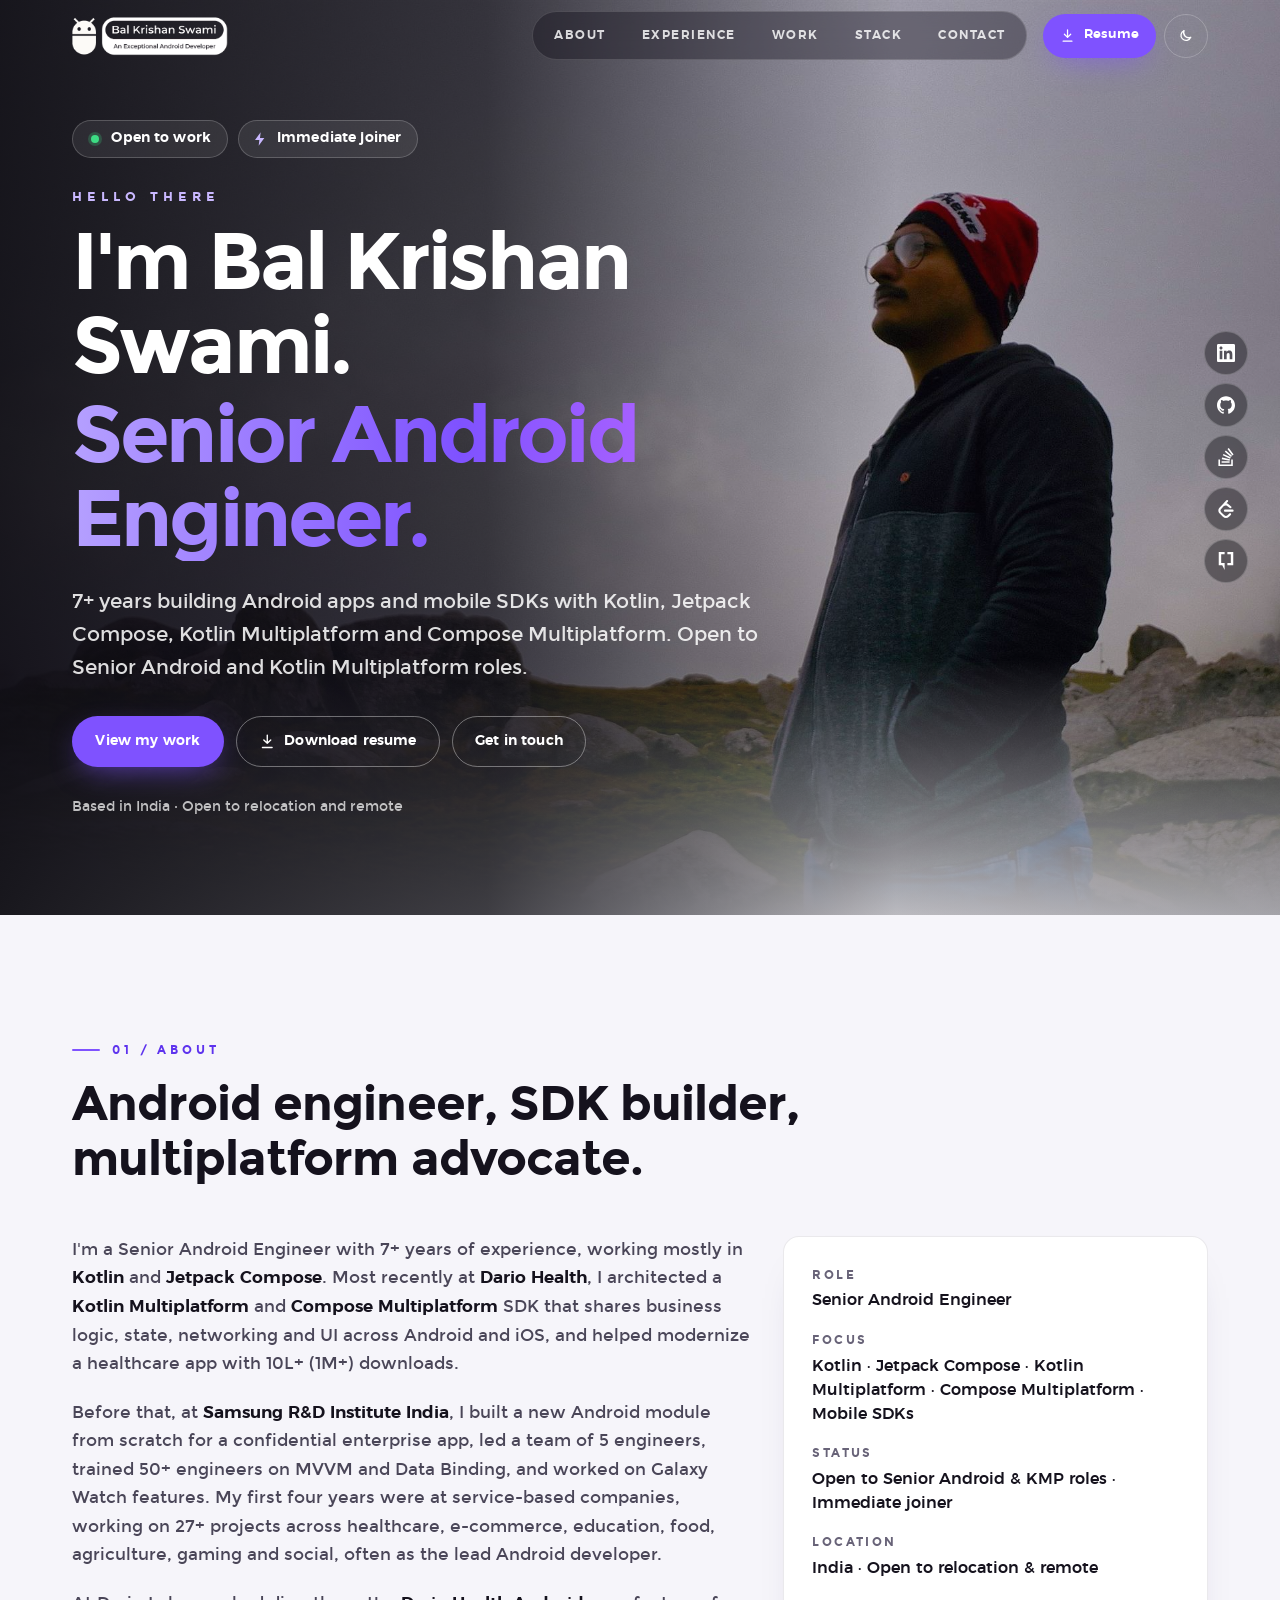
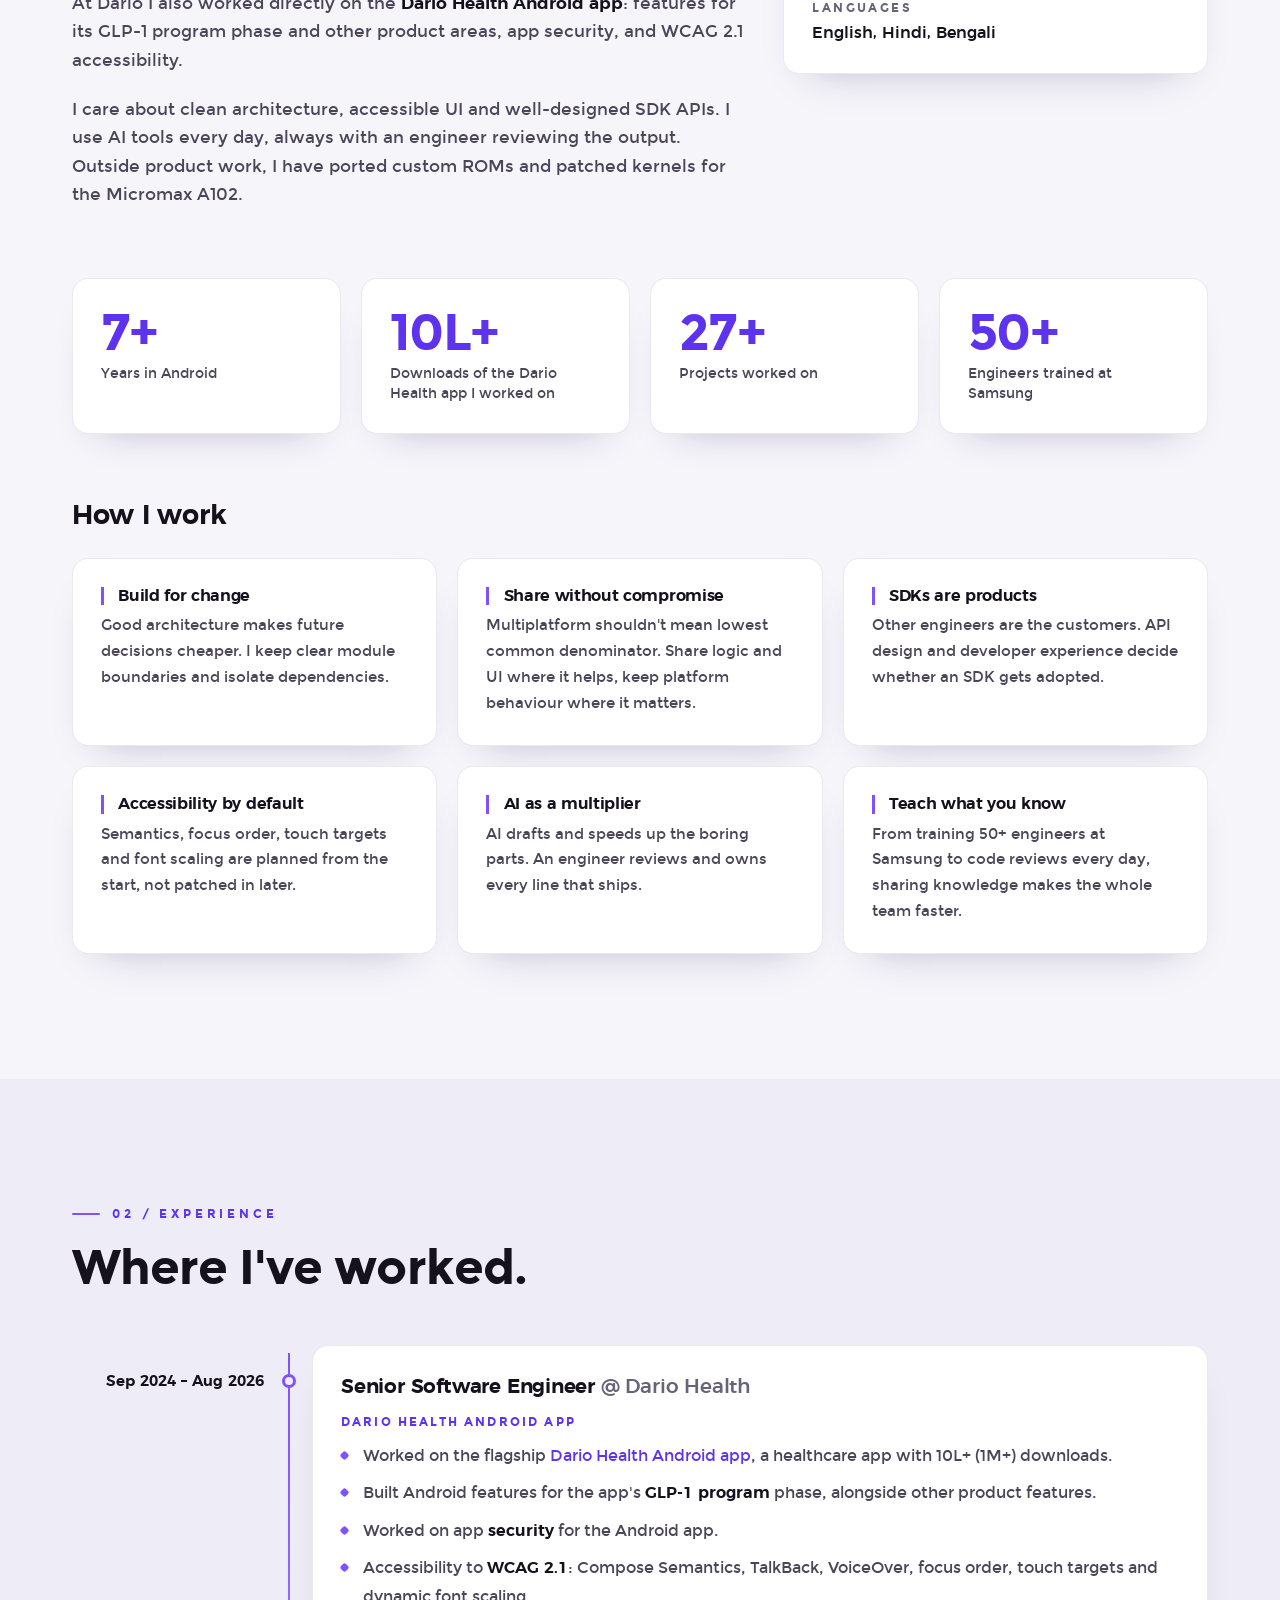
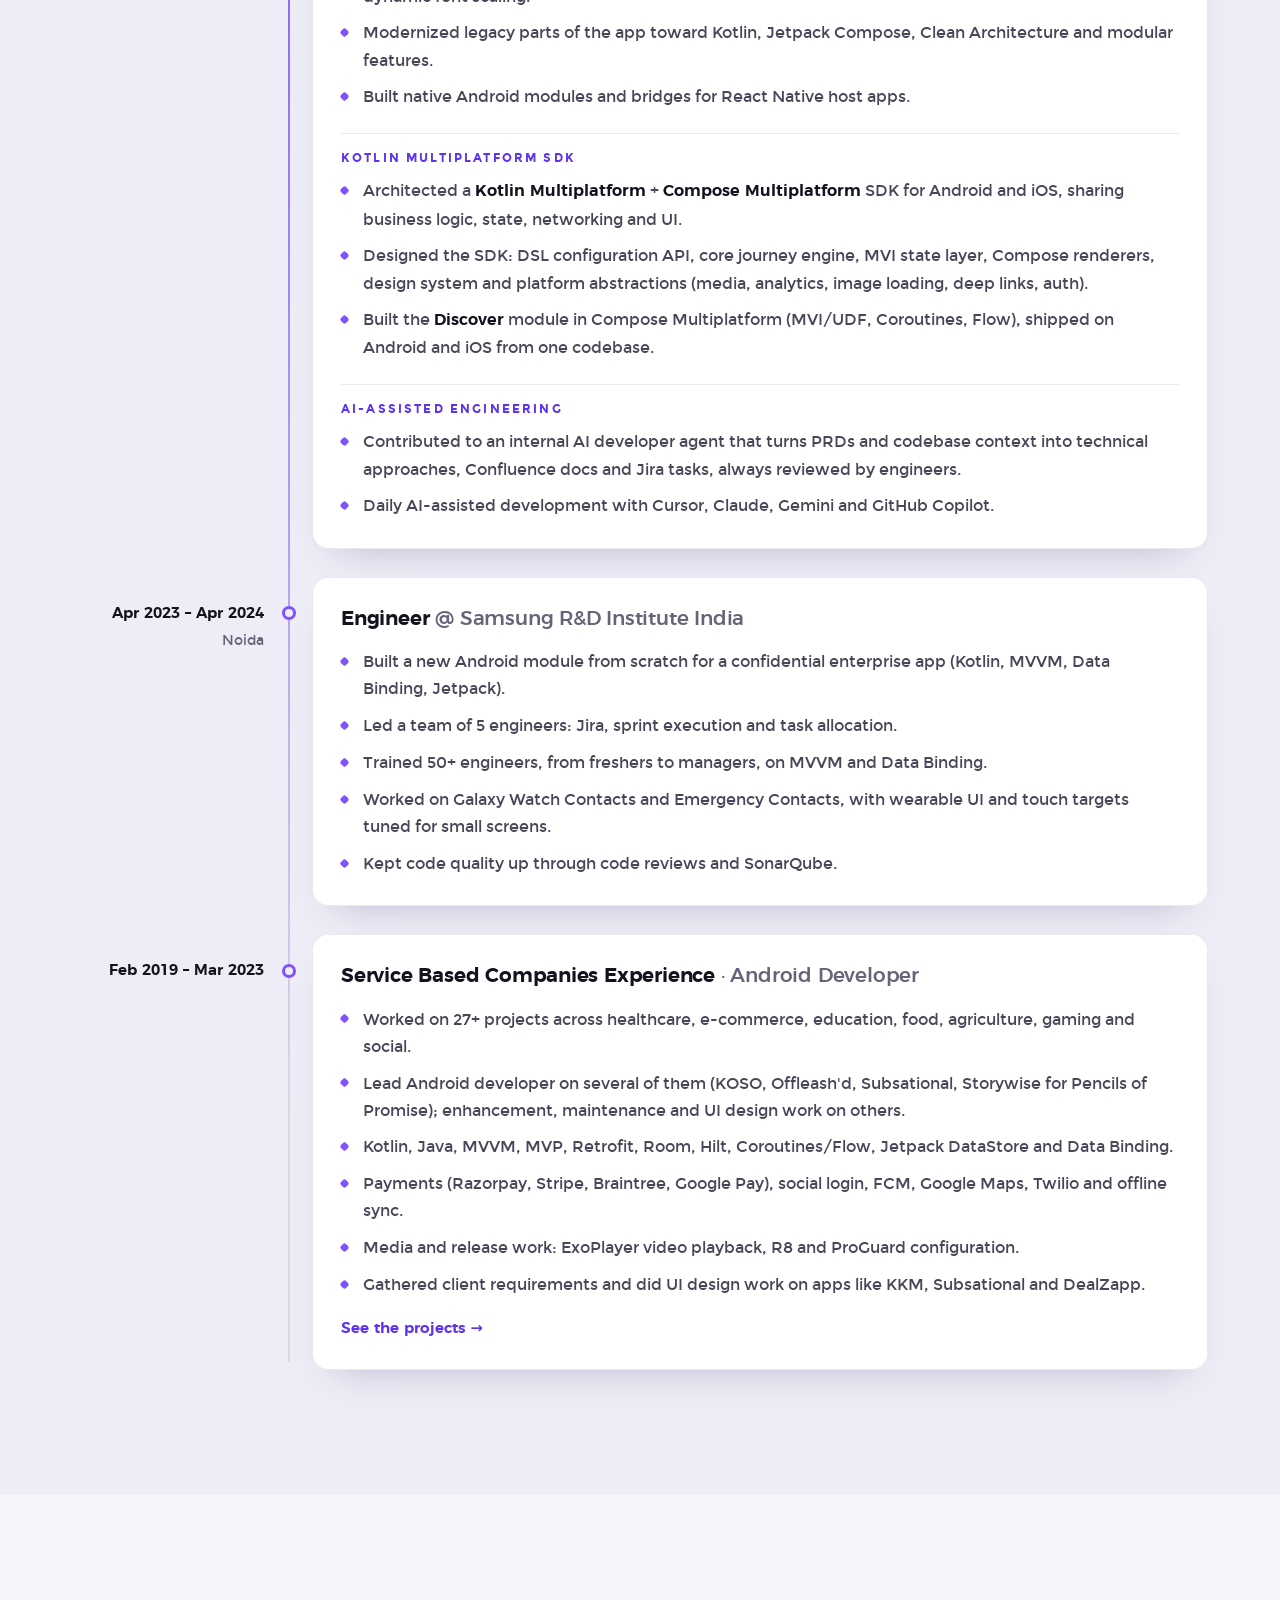
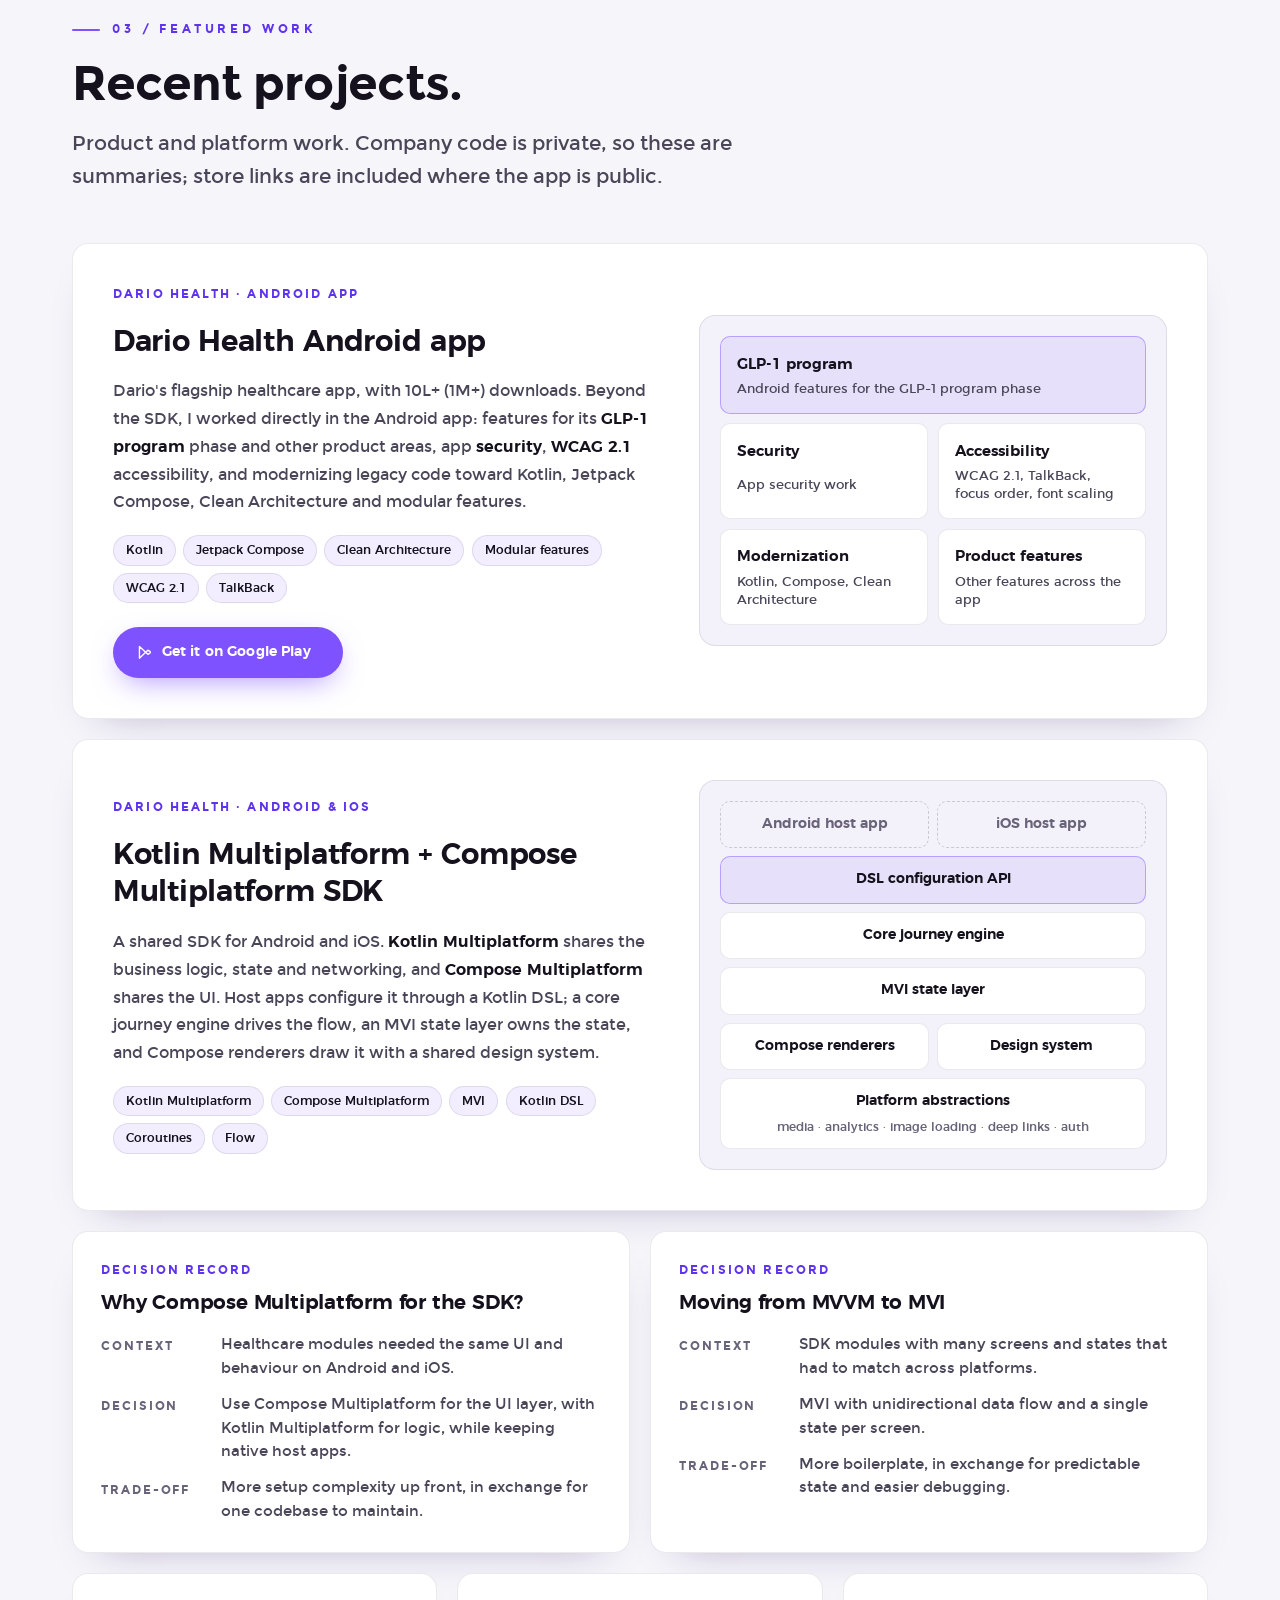
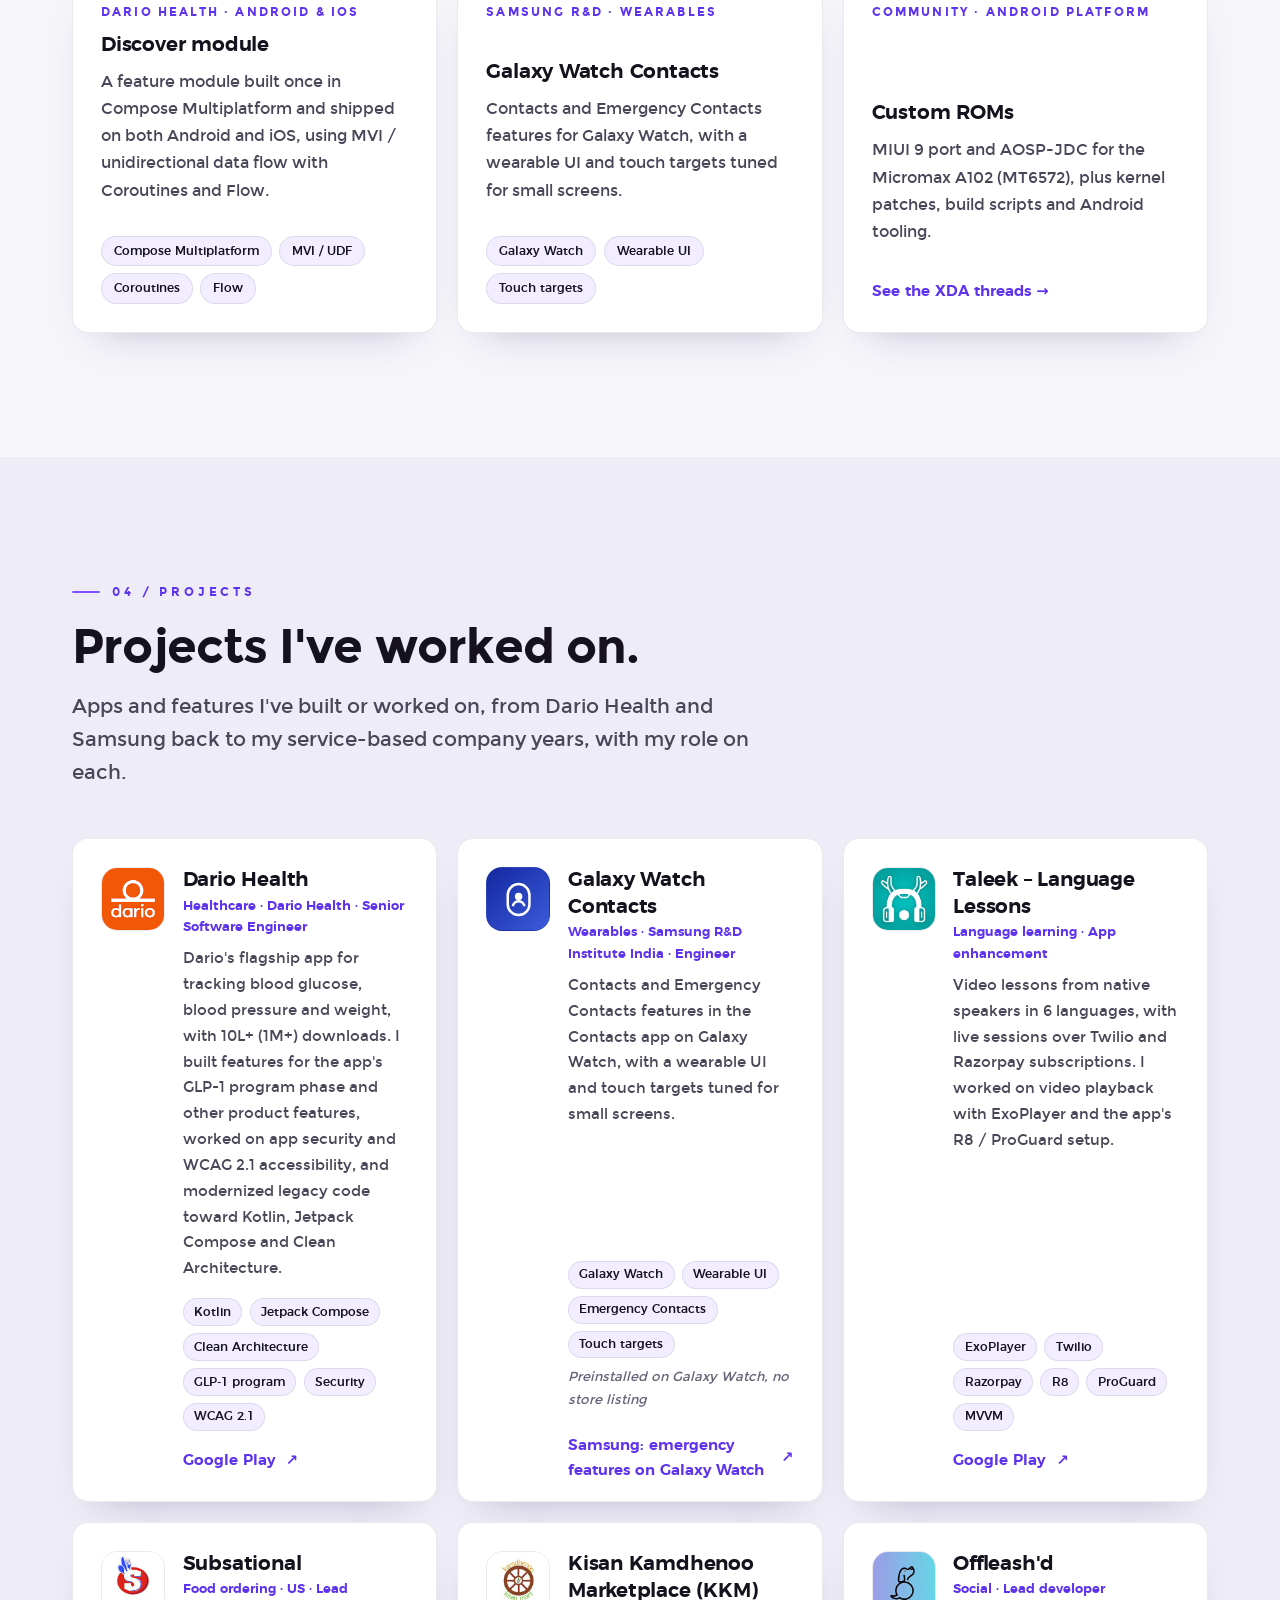
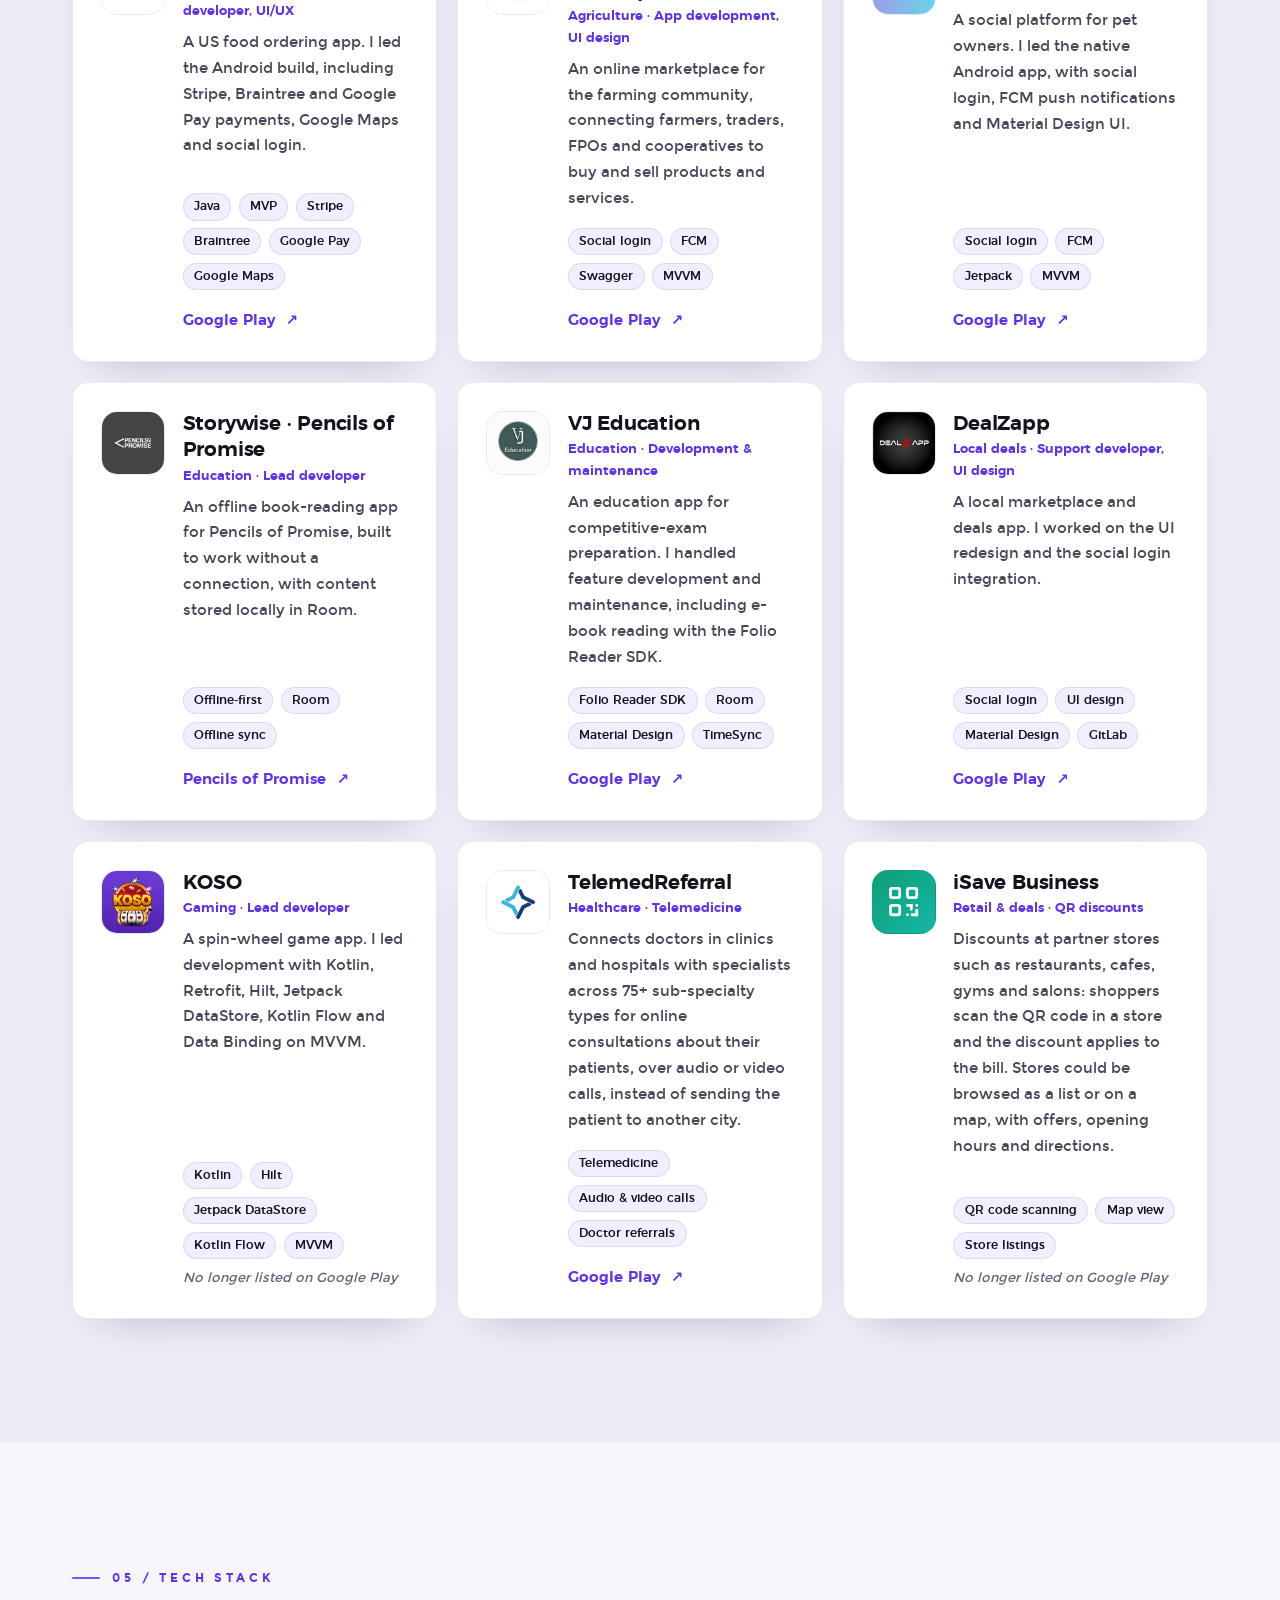
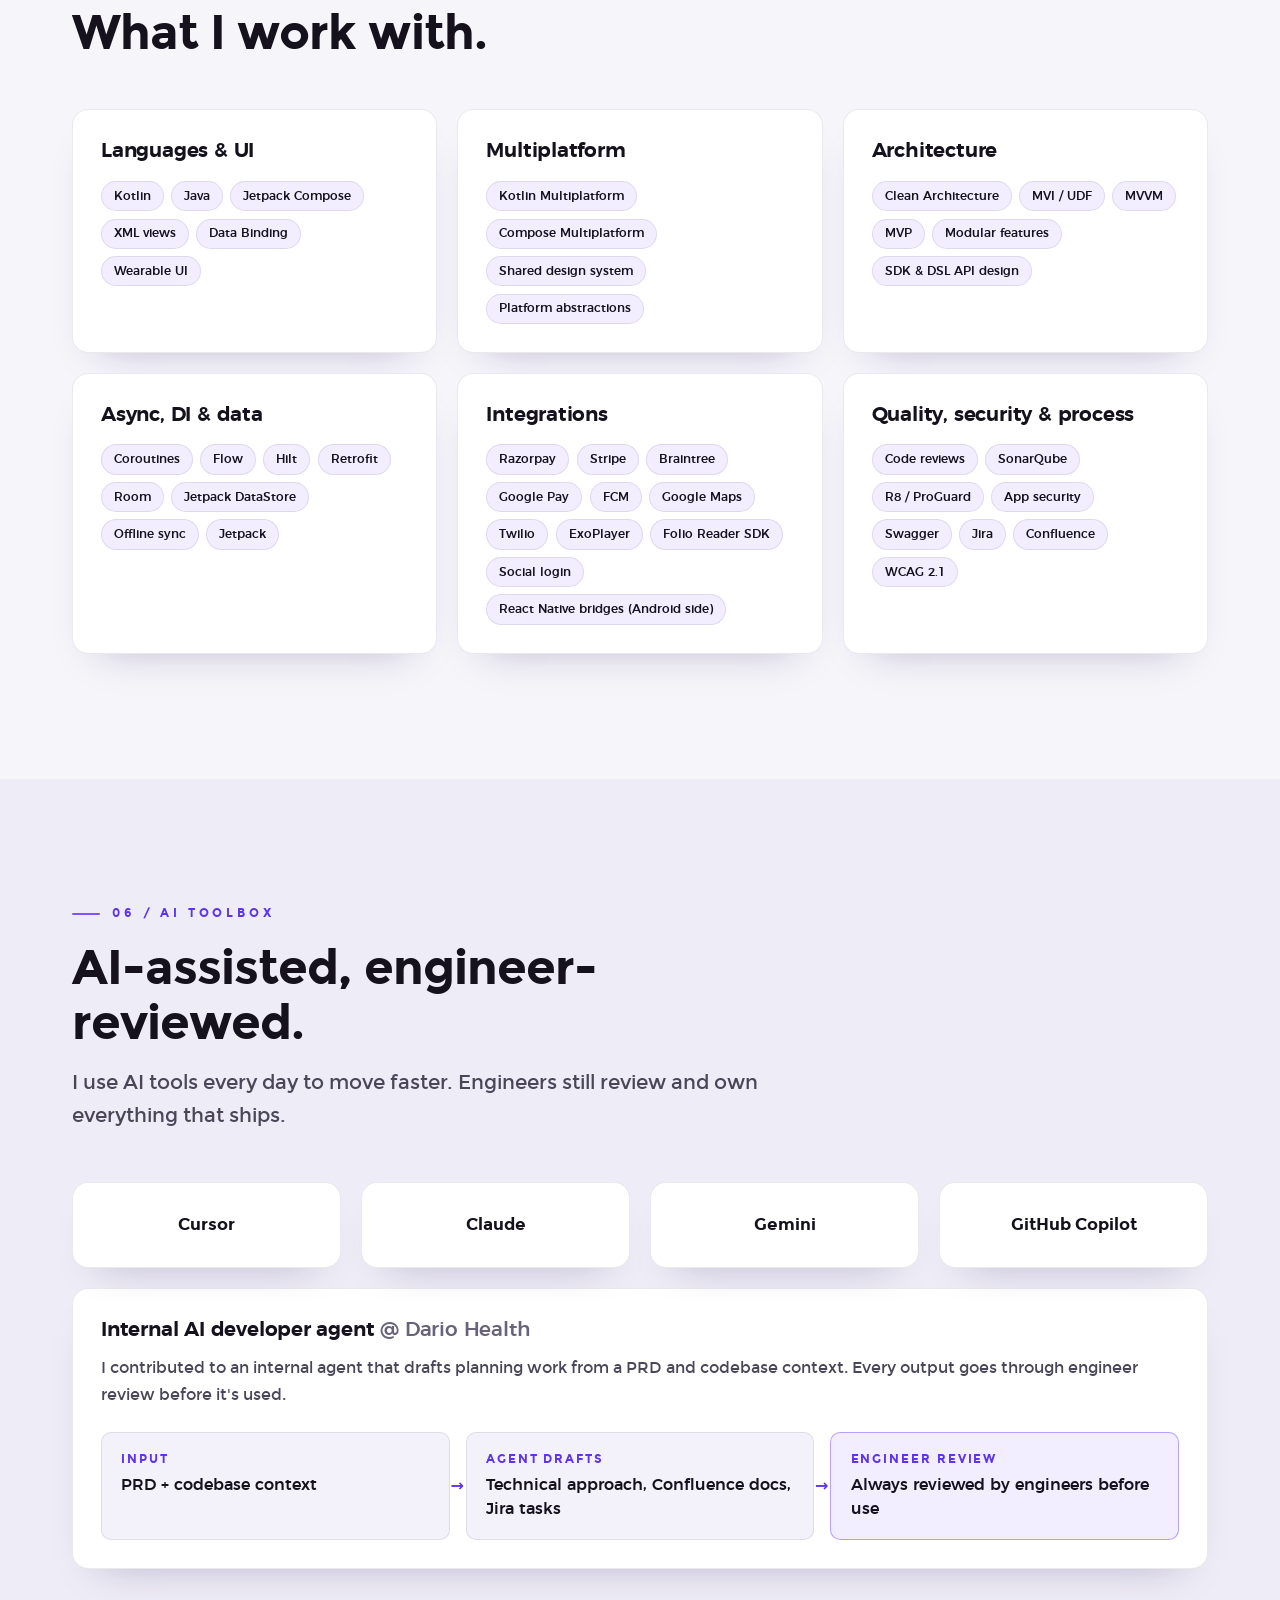
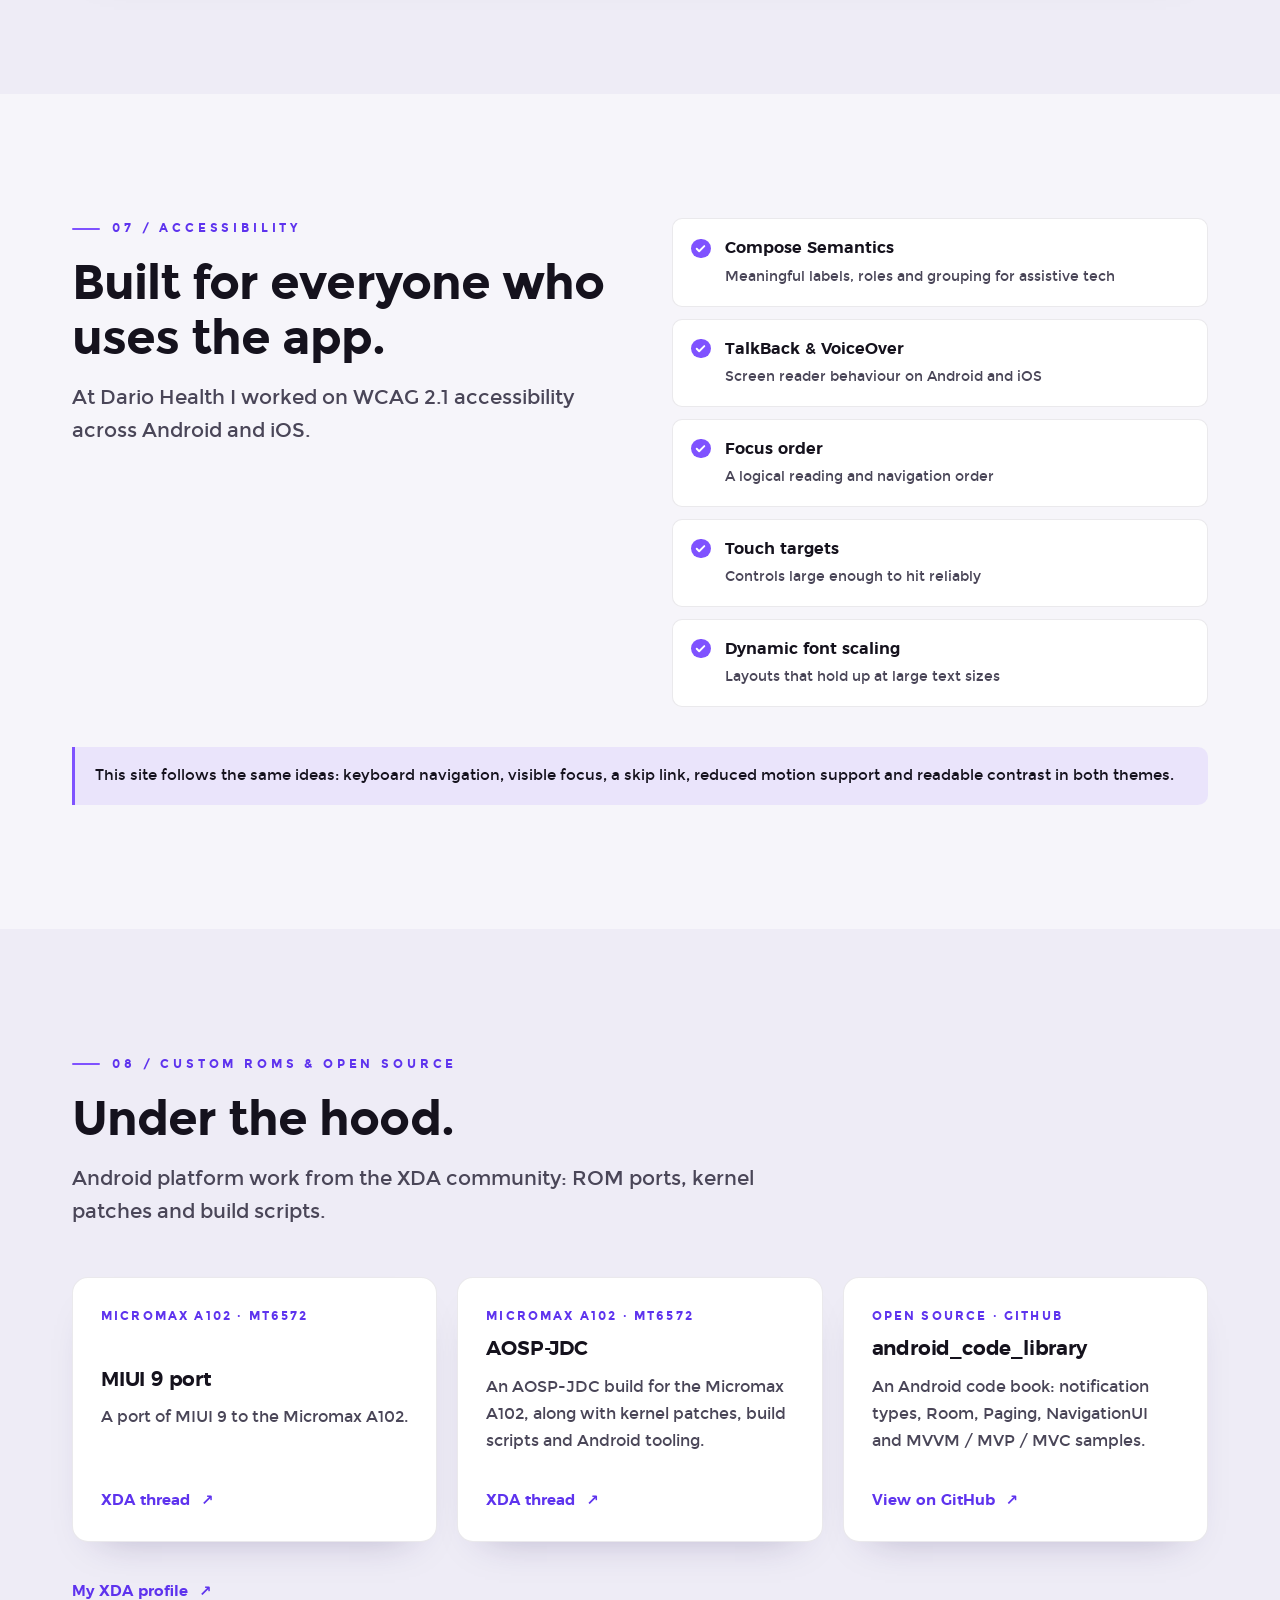
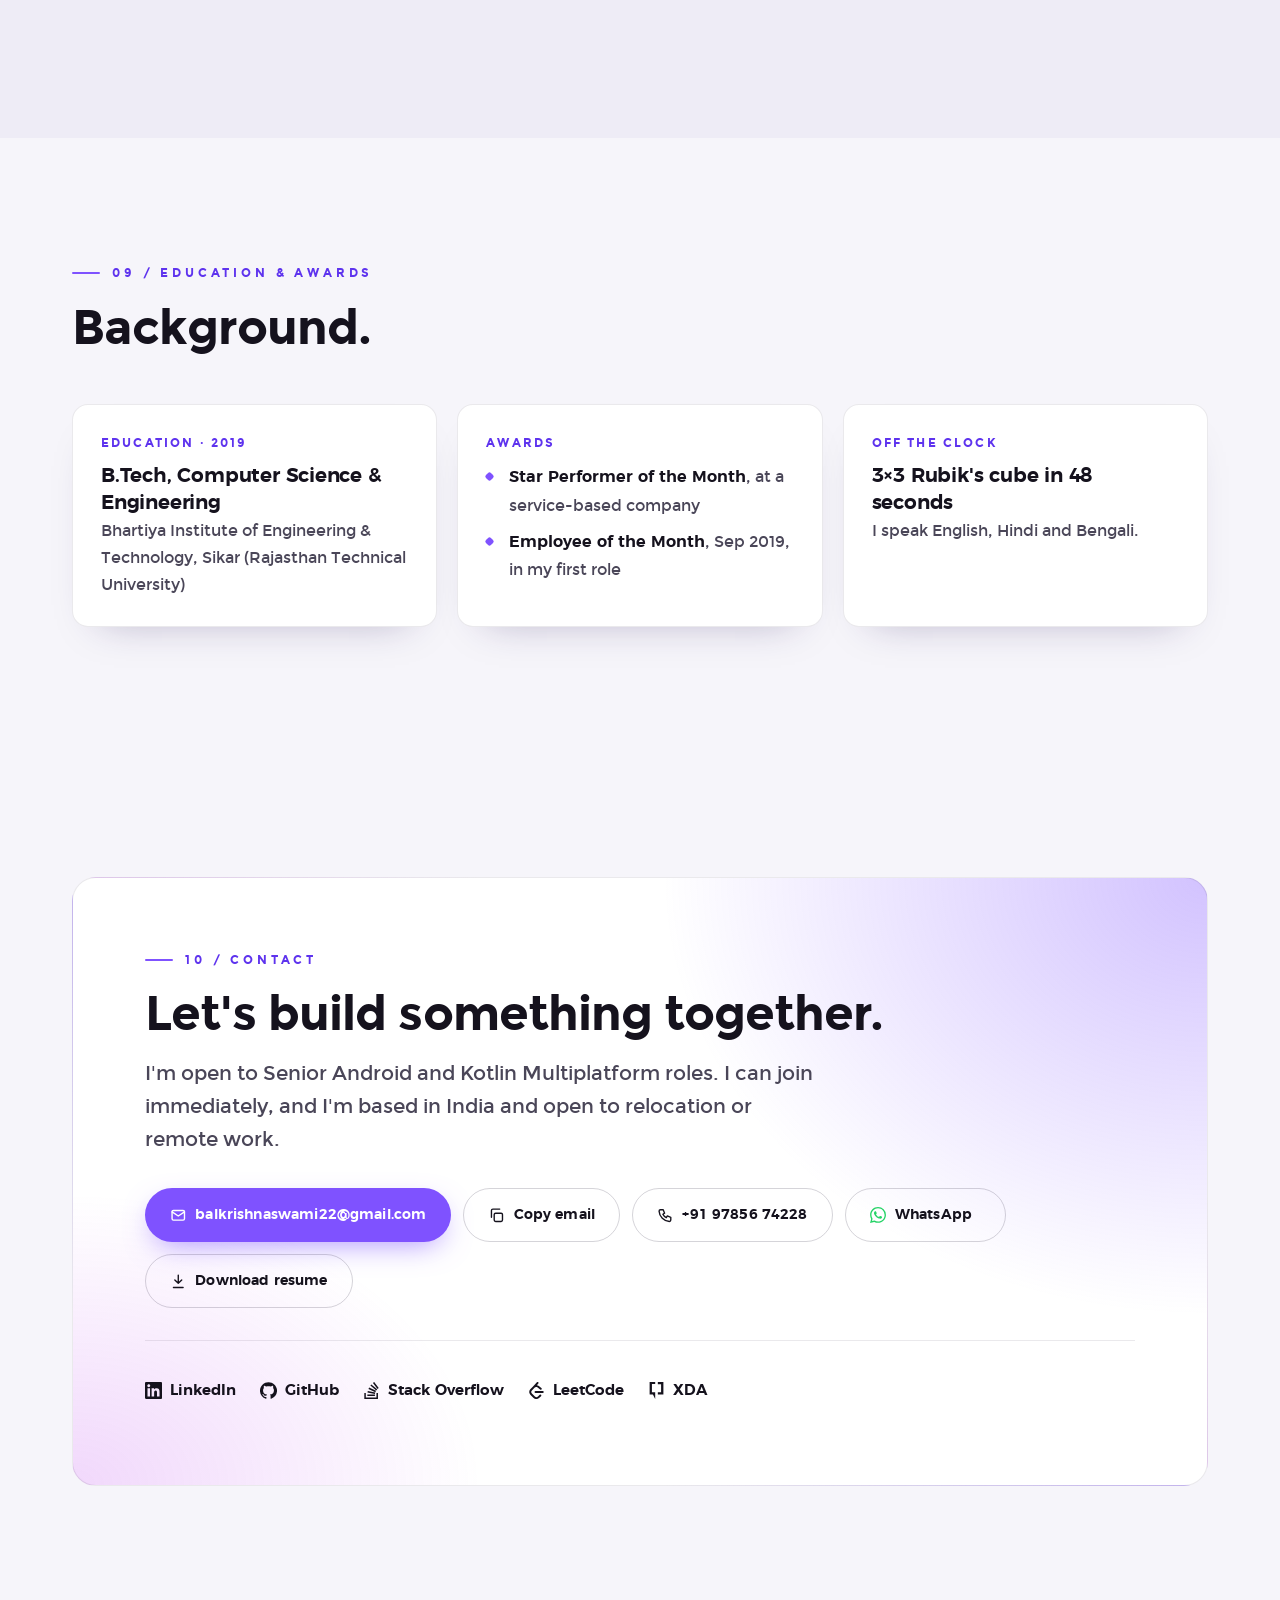
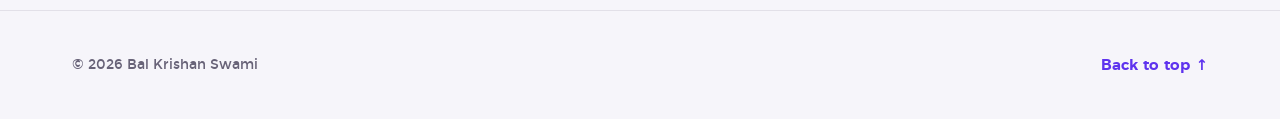
==== commit 3fbb8f59: "Rebuild portfolio page with updated content Hero with availability chips, About, Experience timeline" ====
--- a/index.html
+++ b/index.html
@@ -1,573 +1,800 @@
 <!DOCTYPE html>
-<!--[if lt IE 9 ]><html class="no-js oldie" lang="en"> <![endif]-->
-<!--[if IE 9 ]><html class="no-js oldie ie9" lang="en"> <![endif]-->
-<!--[if (gte IE 9)|!(IE)]><!-->
-<html class="no-js" lang="en">
-<!--<![endif]-->
-
+<html lang="en" data-theme="dark">
 <head>
-
-    <!--- basic page needs
-    ================================================== -->
     <meta charset="utf-8">
-    <title>Bal Krishan Swami - Portfolio</title>
-    <meta name="description"
-        content="Bal Krishan Swami's portfolio website. Android Developer with experience in various industries.">
+    <meta name="viewport" content="width=device-width, initial-scale=1">
+
+    <title>Bal Krishan Swami | Senior Android Engineer · Kotlin Multiplatform</title>
+    <meta name="description" content="Senior Android Engineer, 7+ years in Kotlin, Jetpack Compose, Kotlin Multiplatform and Compose Multiplatform. Open to new roles, immediate joiner.">
     <meta name="author" content="Bal Krishan Swami">
-
-    <!-- mobile specific metas
-    ================================================== -->
-    <meta name="viewport" content="width=device-width, initial-scale=1">
-
-    <!-- CSS
-    ================================================== -->
-    <link rel="stylesheet" href="css/base.css">
-    <link rel="stylesheet" href="css/vendor.css">
-    <link rel="stylesheet" href="css/main.css">
-
-    <!-- script
-    ================================================== -->
-    <script src="js/modernizr.js"></script>
-    <script src="js/pace.min.js"></script>
-
-    <!-- favicons
-    ================================================== -->
-    <link rel="shortcut icon" href="favicon.ico" type="image/x-icon">
-    <link rel="icon" href="favicon.ico" type="image/x-icon">
-
+    <link rel="canonical" href="https://amkrys.github.io/">
+    <meta name="color-scheme" content="dark light">
+    <meta name="theme-color" content="#0E0D13" media="(prefers-color-scheme: dark)">
+    <meta name="theme-color" content="#F6F5FA" media="(prefers-color-scheme: light)">
+
+    <!-- Open Graph (LinkedIn, Facebook, WhatsApp) -->
+    <meta property="og:type" content="profile">
+    <meta property="og:site_name" content="Bal Krishan Swami">
+    <meta property="og:url" content="https://amkrys.github.io/">
+    <meta property="og:title" content="Bal Krishan Swami | Senior Android Engineer">
+    <meta property="og:description" content="7+ years in Kotlin, Jetpack Compose, Kotlin Multiplatform and Compose Multiplatform. Open to Senior Android and KMP roles. Immediate joiner.">
+    <meta property="og:image" content="https://amkrys.github.io/assets/img/og-image.jpg">
+    <meta property="og:image:type" content="image/jpeg">
+    <meta property="og:image:width" content="1200">
+    <meta property="og:image:height" content="630">
+    <meta property="og:image:alt" content="Bal Krishan Swami, Senior Android Engineer. Open to work, immediate joiner.">
+    <meta property="og:locale" content="en_IN">
+    <meta property="profile:first_name" content="Bal Krishan">
+    <meta property="profile:last_name" content="Swami">
+
+    <!-- Twitter / X -->
+    <meta name="twitter:card" content="summary_large_image">
+    <meta name="twitter:title" content="Bal Krishan Swami | Senior Android Engineer">
+    <meta name="twitter:description" content="7+ years in Kotlin, Jetpack Compose, Kotlin Multiplatform and Compose Multiplatform. Open to new roles.">
+    <meta name="twitter:image" content="https://amkrys.github.io/assets/img/og-image.jpg">
+    <meta name="twitter:image:alt" content="Bal Krishan Swami, Senior Android Engineer.">
+
+    <link rel="icon" href="favicon.ico" sizes="any">
+
+    <!-- Set theme and motion classes before first paint (avoids a flash of the wrong theme) -->
+    <script>
+        (function () {
+            var d = document.documentElement, t = null;
+            try { t = localStorage.getItem('theme'); } catch (e) {}
+            if (t !== 'light' && t !== 'dark') {
+                t = window.matchMedia && matchMedia('(prefers-color-scheme: light)').matches ? 'light' : 'dark';
+            }
+            d.setAttribute('data-theme', t);
+            if ('IntersectionObserver' in window && !(window.matchMedia && matchMedia('(prefers-reduced-motion: reduce)').matches)) {
+                d.classList.add('js-reveal');
+            }
+        })();
+    </script>
+
+    <link rel="preload" href="assets/fonts/montserrat-regular.woff2" as="font" type="font/woff2" crossorigin>
+    <link rel="preload" href="assets/fonts/montserrat-bold.woff2" as="font" type="font/woff2" crossorigin>
+    <link rel="preload" as="image" href="assets/img/hero-1200.jpg" imagesrcset="assets/img/hero-1200.jpg 1200w, assets/img/hero-2000.jpg 2000w" imagesizes="100vw" fetchpriority="high">
+    <link rel="stylesheet" href="assets/css/style.css">
+    <script src="assets/js/main.js" defer></script>
+
+    <script type="application/ld+json">
+    {
+        "@context": "https://schema.org",
+        "@type": "Person",
+        "name": "Bal Krishan Swami",
+        "jobTitle": "Senior Android Engineer",
+        "url": "https://amkrys.github.io/",
+        "image": "https://amkrys.github.io/assets/img/og-image.jpg",
+        "email": "mailto:balkrishnaswami22@gmail.com",
+        "address": { "@type": "PostalAddress", "addressCountry": "IN" },
+        "alumniOf": {
+            "@type": "CollegeOrUniversity",
+            "name": "Bhartiya Institute of Engineering & Technology, Sikar (Rajasthan Technical University)"
+        },
+        "knowsLanguage": ["English", "Hindi", "Bengali"],
+        "knowsAbout": ["Android", "Kotlin", "Jetpack Compose", "Kotlin Multiplatform", "Compose Multiplatform", "Mobile SDKs", "Accessibility", "AI-assisted engineering"],
+        "sameAs": [
+            "https://www.linkedin.com/in/bal-krishan-swami/",
+            "https://github.com/amkrys",
+            "https://stackoverflow.com/users/11538411/krishna",
+            "https://leetcode.com/amkrys/",
+            "https://xdaforums.com/m/krishnavaishnav.6556823/"
+        ]
+    }
+    </script>
 </head>
 
-<body id="top">
+<body>
+    <a class="skip-link" href="#main">Skip to content</a>
 
     <!-- header
     ================================================== -->
-    <header id= "toolbar" class="s-header">
-
-        <div class="header-logo">
-            <a class="site-logo" href="index.html"><img src="images/logo.png" alt="Homepage"></a>
+    <header class="site-header" id="site-header">
+        <div class="site-header__inner">
+            <a class="brand" href="#top" aria-label="Bal Krishan Swami, back to top">
+                <img class="brand__logo" src="assets/img/logo.png" alt="" width="156" height="40">
+            </a>
+
+            <nav class="site-nav" id="site-nav" aria-label="Primary">
+                <ul class="site-nav__list">
+                    <li><a href="#about">About</a></li>
+                    <li><a href="#experience">Experience</a></li>
+                    <li><a href="#work">Work</a></li>
+                    <li><a href="#stack">Stack</a></li>
+                    <li><a href="#contact">Contact</a></li>
+                </ul>
+            </nav>
+
+            <div class="site-header__actions">
+                <a class="btn btn--sm btn--primary header-resume" href="data/resume.pdf" download="Bal_Krishan_Swami_Resume.pdf">
+                    <svg aria-hidden="true" viewBox="0 0 24 24" class="i"><path d="M12 3v12m0 0l-5-5m5 5l5-5M5 21h14"/></svg>
+                    Resume
+                </a>
+                <button class="icon-btn theme-toggle" id="theme-toggle" type="button" aria-label="Switch to light theme">
+                    <svg aria-hidden="true" viewBox="0 0 24 24" class="i i--sun"><circle cx="12" cy="12" r="4"/><path d="M12 2v2M12 20v2M4.9 4.9l1.4 1.4M17.7 17.7l1.4 1.4M2 12h2M20 12h2M4.9 19.1l1.4-1.4M17.7 6.3l1.4-1.4"/></svg>
+                    <svg aria-hidden="true" viewBox="0 0 24 24" class="i i--moon"><path d="M20 14.5A8 8 0 0 1 9.5 4a8 8 0 1 0 10.5 10.5z"/></svg>
+                </button>
+                <button class="icon-btn nav-toggle" id="nav-toggle" type="button" aria-controls="site-nav" aria-expanded="false" aria-label="Open menu">
+                    <span class="nav-toggle__bars" aria-hidden="true"></span>
+                </button>
+            </div>
         </div>
-
-        <nav id="header" class="header-nav-wrap">
-            <ul class="header-nav">
-                <li class="current"><a class="smoothscroll" href="#home" title="home">Home</a></li>
-                <li><a class="smoothscroll" href="#about" title="about">About</a></li>
-                <li><a class="smoothscroll" href="#works" title="works">Works</a></li>
-                <li><a class="smoothscroll" href="#contact" title="contact">Contact</a></li>
+    </header>
+
+    <main id="main">
+
+        <!-- hero
+        ================================================== -->
+        <section class="hero" id="top" aria-labelledby="hero-title">
+            <picture class="hero__bg">
+                <img src="assets/img/hero-1200.jpg"
+                     srcset="assets/img/hero-1200.jpg 1200w, assets/img/hero-2000.jpg 2000w"
+                     sizes="100vw" width="2000" height="1370"
+                     alt="Bal Krishan Swami standing on a misty hillside"
+                     fetchpriority="high" decoding="async">
+            </picture>
+            <div class="hero__shade" aria-hidden="true"></div>
+
+            <div class="container hero__content">
+                <ul class="status" aria-label="Availability">
+                    <li class="status__chip">
+                        <span class="status__icon status__icon--live" aria-hidden="true"></span>
+                        Open to work
+                    </li>
+                    <li class="status__chip">
+                        <svg class="status__icon" aria-hidden="true" viewBox="0 0 24 24"><path d="M13 2L4.5 13.5H11L10 22l8.5-11.5H12L13 2z"/></svg>
+                        Immediate joiner
+                    </li>
+                </ul>
+                <p class="hero__eyebrow">Hello there</p>
+                <h1 class="hero__title" id="hero-title">
+                    I'm Bal Krishan Swami.
+                    <span class="hero__role">Senior Android Engineer.</span>
+                </h1>
+                <p class="hero__intro">
+                    7+ years building Android apps and mobile SDKs with Kotlin, Jetpack Compose,
+                    Kotlin Multiplatform and Compose Multiplatform. Open to Senior Android and Kotlin Multiplatform roles.
+                </p>
+                <div class="hero__ctas">
+                    <a class="btn btn--primary" href="#work">View my work</a>
+                    <a class="btn btn--ghost" href="data/resume.pdf" download="Bal_Krishan_Swami_Resume.pdf">
+                        <svg aria-hidden="true" viewBox="0 0 24 24" class="i"><path d="M12 3v12m0 0l-5-5m5 5l5-5M5 21h14"/></svg>
+                        Download resume
+                    </a>
+                    <a class="btn btn--ghost" href="#contact">Get in touch</a>
+                </div>
+                <p class="hero__meta">Based in India · Open to relocation and remote</p>
+            </div>
+
+            <ul class="hero__social" aria-label="Profiles">
+                <li><a href="https://www.linkedin.com/in/bal-krishan-swami/" target="_blank" rel="noopener"><span class="brand-icon brand-icon--linkedin" aria-hidden="true"></span><span class="hero__social-label">LinkedIn</span></a></li>
+                <li><a href="https://github.com/amkrys" target="_blank" rel="noopener"><span class="brand-icon brand-icon--github" aria-hidden="true"></span><span class="hero__social-label">GitHub</span></a></li>
+                <li><a href="https://stackoverflow.com/users/11538411/krishna" target="_blank" rel="noopener"><span class="brand-icon brand-icon--stackoverflow" aria-hidden="true"></span><span class="hero__social-label">Stack Overflow</span></a></li>
+                <li><a href="https://leetcode.com/amkrys/" target="_blank" rel="noopener"><span class="brand-icon brand-icon--leetcode" aria-hidden="true"></span><span class="hero__social-label">LeetCode</span></a></li>
+                <li><a href="https://xdaforums.com/m/krishnavaishnav.6556823/" target="_blank" rel="noopener"><span class="brand-icon brand-icon--xda" aria-hidden="true"></span><span class="hero__social-label">XDA</span></a></li>
             </ul>
-        </nav>
-
-        <a class="header-menu-toggle" href="#0"><span>Menu</span></a>
-
-    </header> <!-- end s-header -->
-
-
-    <!-- home
-   ================================================== -->
-    <section id="home" class="s-home page-hero target-section" data-parallax="scroll"
-        data-image-src="images/hero-bg.jpg" data-natural-width=3000 data-natural-height=2055 data-position-y=center>
-
-        <div class="overlay"></div>
-        <div class="shadow-overlay"></div>
-
-        <div class="home-content">
-
-            <div class="row home-content__main">
-
-                <h3>Hello There</h3>
-
-                <h1>
-                    I am Bal Krishan Swami, <br>
-                    with over 5 years of experience.
-                    I am an <span class="multiple-text home-content-welcome"></span><br>
-                </h1>
-
-                <div class="home-content__buttons">
-                    <a href="#works" class="smoothscroll btn btn--stroke">
-                        Latest Projects
-                    </a>
-                    <a href="#about" class="smoothscroll btn btn--stroke">
-                        Download My CV
-                    </a>
-                    <a href="#about" class="smoothscroll btn btn--stroke">
-                        Hire Me Now
-                    </a>
-                </div>
-
-                <div class="home-content__scroll">
-                    <a href="#about" class="scroll-link smoothscroll">
-                        <span>Scroll Down</span>
-                    </a>
-                </div>
-
-            </div>
-
-        </div> <!-- end home-content -->
-
-        <ul class="home-social">
-            <li>
-                <a href="https://github.com/amkrys"><i class="im im-github"
-                        aria-hidden="true"></i><span>GitHub</span></a>
-            </li>
-            <li>
-                <a href="https://stackoverflow.com/users/11538411/krishna/"><i class="im im-stackoverflow"
-                        aria-hidden="true"></i><span>StackOverflow</span></a>
-            </li>
-            <li>
-                <a href="https://leetcode.com/u/amkrys/"><img src="images/leetcode.png" alt="LeetCode"
-                        class="home-social-leetcode" /></i><span>LeetCode</span></a>
-            </li>
-            <li>
-                <a href="https://www.facebook.com/krishna.vaishnav.1441810/"><i class="im im-facebook"
-                        aria-hidden="true"></i><span>Facebook</span></a>
-            </li>
-            <li>
-                <a href="https://www.instagram.com/am_krys/"><i class="im im-instagram"
-                        aria-hidden="true"></i><span>Instagram</span></a>
-            </li>
-        </ul>
-        <!-- end home-social -->
-
-    </section> <!-- end s-home -->
-
-
-    <!-- about
-    ================================================== -->
-    <section id="about" class="s-about target-section">
-
-        <div class="row narrow section-intro has-bottom-sep">
-            <div class="col-full text-center">
-                <h1>About Me</h1>
-                <p class="lead">Android developer with over 5 years of experience in software development, specializing
-                    in tracking, marketing, edtech, fintech, e-commerce, delivery, and entertainment. Skilled in issue
-                    analytics, debugging, UI/UX, and agile methodologies. Proficient in Android SDK, Kotlin, Java, and
-                    modern development frameworks and tools. Committed to leveraging new technologies to create
-                    optimized and innovative application solutions.</p>
-            </div>
+
+            <a class="hero__scroll" href="#about">
+                <span>Scroll down</span>
+                <span class="hero__scroll-line" aria-hidden="true"></span>
+            </a>
+        </section>
+
+        <!-- about
+        ================================================== -->
+        <section class="section" id="about" aria-labelledby="about-title">
+            <div class="container">
+                <header class="section-header reveal">
+                    <p class="section-label">01 / About</p>
+                    <h2 id="about-title">Android engineer, SDK builder, multiplatform advocate.</h2>
+                </header>
+
+                <div class="about-grid">
+                    <div class="prose reveal">
+                        <p>
+                            I'm a Senior Android Engineer with 7+ years of experience, working mostly in
+                            <strong>Kotlin</strong> and <strong>Jetpack Compose</strong>. Most recently at
+                            <strong>Dario Health</strong>, I architected a <strong>Kotlin Multiplatform</strong> and
+                            <strong>Compose Multiplatform</strong> SDK that shares business logic, state, networking and UI
+                            across Android and iOS, and helped modernize a healthcare app with 10L+ (1M+) downloads.
+                        </p>
+                        <p>
+                            Before that, at <strong>Samsung R&amp;D Institute India</strong>, I built a new Android module from
+                            scratch for a confidential enterprise app, led a team of 5 engineers, trained 50+ engineers on MVVM
+                            and Data Binding, and worked on Galaxy Watch features. My first four years were at service-based
+                            companies, working on 27+ projects across healthcare, e-commerce, education, food, agriculture,
+                            gaming and social, often as the lead Android developer.
+                        </p>
+                        <p>
+                            At Dario I also worked directly on the <strong>Dario Health Android app</strong>: features for its
+                            GLP-1 program phase and other product areas, app security, and WCAG 2.1 accessibility.
+                        </p>
+                        <p>
+                            I care about clean architecture, accessible UI and well-designed SDK APIs. I use AI tools every day,
+                            always with an engineer reviewing the output. Outside product work, I have ported custom ROMs and
+                            patched kernels for the Micromax A102.
+                        </p>
+                    </div>
+
+                    <aside class="facts card reveal" aria-label="Quick facts">
+                        <dl class="facts__list">
+                            <div><dt>Role</dt><dd>Senior Android Engineer</dd></div>
+                            <div><dt>Focus</dt><dd>Kotlin · Jetpack Compose · Kotlin Multiplatform · Compose Multiplatform · Mobile SDKs</dd></div>
+                            <div><dt>Status</dt><dd>Open to Senior Android &amp; KMP roles · Immediate joiner</dd></div>
+                            <div><dt>Location</dt><dd>India · Open to relocation &amp; remote</dd></div>
+                            <div><dt>Languages</dt><dd>English, Hindi, Bengali</dd></div>
+                        </dl>
+                    </aside>
+                </div>
+
+                <ul class="stats" aria-label="Highlights">
+                    <li class="stats__item card reveal"><span class="stats__num">7+</span><span class="stats__label">Years in Android</span></li>
+                    <li class="stats__item card reveal"><span class="stats__num">10L+</span><span class="stats__label">Downloads of the Dario Health app I worked on</span></li>
+                    <li class="stats__item card reveal"><span class="stats__num">27+</span><span class="stats__label">Projects worked on</span></li>
+                    <li class="stats__item card reveal"><span class="stats__num">50+</span><span class="stats__label">Engineers trained at Samsung</span></li>
+                </ul>
+
+                <h3 class="subhead reveal">How I work</h3>
+                <ul class="principles">
+                    <li class="card reveal">
+                        <h4>Build for change</h4>
+                        <p>Good architecture makes future decisions cheaper. I keep clear module boundaries and isolate dependencies.</p>
+                    </li>
+                    <li class="card reveal">
+                        <h4>Share without compromise</h4>
+                        <p>Multiplatform shouldn't mean lowest common denominator. Share logic and UI where it helps, keep platform behaviour where it matters.</p>
+                    </li>
+                    <li class="card reveal">
+                        <h4>SDKs are products</h4>
+                        <p>Other engineers are the customers. API design and developer experience decide whether an SDK gets adopted.</p>
+                    </li>
+                    <li class="card reveal">
+                        <h4>Accessibility by default</h4>
+                        <p>Semantics, focus order, touch targets and font scaling are planned from the start, not patched in later.</p>
+                    </li>
+                    <li class="card reveal">
+                        <h4>AI as a multiplier</h4>
+                        <p>AI drafts and speeds up the boring parts. An engineer reviews and owns every line that ships.</p>
+                    </li>
+                    <li class="card reveal">
+                        <h4>Teach what you know</h4>
+                        <p>From training 50+ engineers at Samsung to code reviews every day, sharing knowledge makes the whole team faster.</p>
+                    </li>
+                </ul>
+            </div>
+        </section>
+
+        <!-- experience
+        ================================================== -->
+        <section class="section section--alt" id="experience" aria-labelledby="experience-title">
+            <div class="container">
+                <header class="section-header reveal">
+                    <p class="section-label">02 / Experience</p>
+                    <h2 id="experience-title">Where I've worked.</h2>
+                </header>
+
+                <ol class="timeline">
+                    <li class="timeline__item reveal">
+                        <div class="timeline__meta">
+                            <p class="timeline__date"><time datetime="2024-09">Sep 2024</time> – <time datetime="2026-08">Aug 2026</time></p>
+                        </div>
+                        <div class="timeline__body card">
+                            <h3>Senior Software Engineer <span class="at">@ Dario Health</span></h3>
+
+                            <h4 class="exp-group">Dario Health Android app</h4>
+                            <ul class="ticks">
+                                <li>Worked on the flagship <a href="https://play.google.com/store/apps/details?id=com.labstyle.darioandroid" target="_blank" rel="noopener">Dario Health Android app<span class="sr-only"> on Google Play (opens in a new tab)</span></a>, a healthcare app with 10L+ (1M+) downloads.</li>
+                                <li>Built Android features for the app's <strong>GLP-1 program</strong> phase, alongside other product features.</li>
+                                <li>Worked on app <strong>security</strong> for the Android app.</li>
+                                <li>Accessibility to <strong>WCAG 2.1</strong>: Compose Semantics, TalkBack, VoiceOver, focus order, touch targets and dynamic font scaling.</li>
+                                <li>Modernized legacy parts of the app toward Kotlin, Jetpack Compose, Clean Architecture and modular features.</li>
+                                <li>Built native Android modules and bridges for React Native host apps.</li>
+                            </ul>
+
+                            <h4 class="exp-group">Kotlin Multiplatform SDK</h4>
+                            <ul class="ticks">
+                                <li>Architected a <strong>Kotlin Multiplatform</strong> + <strong>Compose Multiplatform</strong> SDK for Android and iOS, sharing business logic, state, networking and UI.</li>
+                                <li>Designed the SDK: DSL configuration API, core journey engine, MVI state layer, Compose renderers, design system and platform abstractions (media, analytics, image loading, deep links, auth).</li>
+                                <li>Built the <strong>Discover</strong> module in Compose Multiplatform (MVI/UDF, Coroutines, Flow), shipped on Android and iOS from one codebase.</li>
+                            </ul>
+
+                            <h4 class="exp-group">AI-assisted engineering</h4>
+                            <ul class="ticks">
+                                <li>Contributed to an internal AI developer agent that turns PRDs and codebase context into technical approaches, Confluence docs and Jira tasks, always reviewed by engineers.</li>
+                                <li>Daily AI-assisted development with Cursor, Claude, Gemini and GitHub Copilot.</li>
+                            </ul>
+                        </div>
+                    </li>
+
+                    <li class="timeline__item reveal">
+                        <div class="timeline__meta">
+                            <p class="timeline__date"><time datetime="2023-04">Apr 2023</time> – <time datetime="2024-04">Apr 2024</time></p>
+                            <p class="timeline__place">Noida</p>
+                        </div>
+                        <div class="timeline__body card">
+                            <h3>Engineer <span class="at">@ Samsung R&amp;D Institute India</span></h3>
+                            <ul class="ticks">
+                                <li>Built a new Android module from scratch for a confidential enterprise app (Kotlin, MVVM, Data Binding, Jetpack).</li>
+                                <li>Led a team of 5 engineers: Jira, sprint execution and task allocation.</li>
+                                <li>Trained 50+ engineers, from freshers to managers, on MVVM and Data Binding.</li>
+                                <li>Worked on Galaxy Watch Contacts and Emergency Contacts, with wearable UI and touch targets tuned for small screens.</li>
+                                <li>Kept code quality up through code reviews and SonarQube.</li>
+                            </ul>
+                        </div>
+                    </li>
+
+                    <li class="timeline__item reveal">
+                        <div class="timeline__meta">
+                            <p class="timeline__date"><time datetime="2019-02">Feb 2019</time> – <time datetime="2023-03">Mar 2023</time></p>
+                        </div>
+                        <div class="timeline__body card">
+                            <h3>Service Based Companies Experience <span class="at">· Android Developer</span></h3>
+                            <ul class="ticks">
+                                <li>Worked on 27+ projects across healthcare, e-commerce, education, food, agriculture, gaming and social.</li>
+                                <li>Lead Android developer on several of them (KOSO, Offleash'd, Subsational, Storywise for Pencils of Promise); enhancement, maintenance and UI design work on others.</li>
+                                <li>Kotlin, Java, MVVM, MVP, Retrofit, Room, Hilt, Coroutines/Flow, Jetpack DataStore and Data Binding.</li>
+                                <li>Payments (Razorpay, Stripe, Braintree, Google Pay), social login, FCM, Google Maps, Twilio and offline sync.</li>
+                                <li>Media and release work: ExoPlayer video playback, R8 and ProGuard configuration.</li>
+                                <li>Gathered client requirements and did UI design work on apps like KKM, Subsational and DealZapp.</li>
+                            </ul>
+                            <a class="text-link" href="#apps">See the projects <span aria-hidden="true">→</span></a>
+                        </div>
+                    </li>
+                </ol>
+            </div>
+        </section>
+
+        <!-- featured work
+        ================================================== -->
+        <section class="section" id="work" aria-labelledby="work-title">
+            <div class="container">
+                <header class="section-header reveal">
+                    <p class="section-label">03 / Featured work</p>
+                    <h2 id="work-title">Recent projects.</h2>
+                    <p class="lead">Product and platform work. Company code is private, so these are summaries; store links are included where the app is public.</p>
+                </header>
+
+                <article class="feature card reveal" aria-labelledby="f-dario">
+                    <div class="feature__text">
+                        <p class="feature__kicker">Dario Health · Android app</p>
+                        <h3 id="f-dario">Dario Health Android app</h3>
+                        <p>
+                            Dario's flagship healthcare app, with 10L+ (1M+) downloads. Beyond the SDK, I worked
+                            directly in the Android app: features for its <strong>GLP-1 program</strong> phase and other product
+                            areas, app <strong>security</strong>, <strong>WCAG 2.1</strong> accessibility, and modernizing legacy
+                            code toward Kotlin, Jetpack Compose, Clean Architecture and modular features.
+                        </p>
+                        <ul class="chips" aria-label="Technologies">
+                            <li>Kotlin</li><li>Jetpack Compose</li><li>Clean Architecture</li><li>Modular features</li><li>WCAG 2.1</li><li>TalkBack</li>
+                        </ul>
+                        <a class="btn btn--primary btn--store" href="https://play.google.com/store/apps/details?id=com.labstyle.darioandroid" target="_blank" rel="noopener">
+                            <svg aria-hidden="true" viewBox="0 0 24 24" class="i"><path d="M5 3.5v17l9-8.5-9-8.5zM14 12l3.2-3 3 1.7a1.5 1.5 0 0 1 0 2.6l-3 1.7L14 12z"/></svg>
+                            Get it on Google Play<span class="sr-only"> (opens in a new tab)</span>
+                        </a>
+                    </div>
+                    <ul class="areas" aria-label="Areas I worked on in the app">
+                        <li class="areas__item areas__item--wide"><strong>GLP-1 program</strong><span>Android features for the GLP-1 program phase</span></li>
+                        <li class="areas__item"><strong>Security</strong><span>App security work</span></li>
+                        <li class="areas__item"><strong>Accessibility</strong><span>WCAG 2.1, TalkBack, focus order, font scaling</span></li>
+                        <li class="areas__item"><strong>Modernization</strong><span>Kotlin, Compose, Clean Architecture</span></li>
+                        <li class="areas__item"><strong>Product features</strong><span>Other features across the app</span></li>
+                    </ul>
+                </article>
+
+                <article class="feature card reveal" aria-labelledby="f-sdk">
+                    <div class="feature__text">
+                        <p class="feature__kicker">Dario Health · Android &amp; iOS</p>
+                        <h3 id="f-sdk">Kotlin Multiplatform + Compose Multiplatform SDK</h3>
+                        <p>
+                            A shared SDK for Android and iOS. <strong>Kotlin Multiplatform</strong> shares the business logic,
+                            state and networking, and <strong>Compose Multiplatform</strong> shares the UI. Host apps configure it
+                            through a Kotlin DSL; a core journey engine drives the flow, an MVI state layer owns the state, and
+                            Compose renderers draw it with a shared design system.
+                        </p>
+                        <ul class="chips" aria-label="Technologies">
+                            <li>Kotlin Multiplatform</li><li>Compose Multiplatform</li><li>MVI</li><li>Kotlin DSL</li><li>Coroutines</li><li>Flow</li>
+                        </ul>
+                    </div>
+                    <figure class="arch" aria-label="SDK architecture, from host apps down to platform abstractions">
+                        <div class="arch__row arch__row--hosts"><span>Android host app</span><span>iOS host app</span></div>
+                        <div class="arch__layer">DSL configuration API</div>
+                        <div class="arch__layer">Core journey engine</div>
+                        <div class="arch__layer">MVI state layer</div>
+                        <div class="arch__row"><span>Compose renderers</span><span>Design system</span></div>
+                        <div class="arch__layer arch__layer--base">Platform abstractions<small>media · analytics · image loading · deep links · auth</small></div>
+                    </figure>
+                </article>
+
+                <div class="decisions">
+                    <article class="card decision reveal" aria-labelledby="d-cmp">
+                        <p class="feature__kicker">Decision record</p>
+                        <h3 id="d-cmp">Why Compose Multiplatform for the SDK?</h3>
+                        <dl>
+                            <div><dt>Context</dt><dd>Healthcare modules needed the same UI and behaviour on Android and iOS.</dd></div>
+                            <div><dt>Decision</dt><dd>Use Compose Multiplatform for the UI layer, with Kotlin Multiplatform for logic, while keeping native host apps.</dd></div>
+                            <div><dt>Trade-off</dt><dd>More setup complexity up front, in exchange for one codebase to maintain.</dd></div>
+                        </dl>
+                    </article>
+                    <article class="card decision reveal" aria-labelledby="d-mvi">
+                        <p class="feature__kicker">Decision record</p>
+                        <h3 id="d-mvi">Moving from MVVM to MVI</h3>
+                        <dl>
+                            <div><dt>Context</dt><dd>SDK modules with many screens and states that had to match across platforms.</dd></div>
+                            <div><dt>Decision</dt><dd>MVI with unidirectional data flow and a single state per screen.</dd></div>
+                            <div><dt>Trade-off</dt><dd>More boilerplate, in exchange for predictable state and easier debugging.</dd></div>
+                        </dl>
+                    </article>
+                </div>
+
+                <div class="grid-3 features-small">
+                    <article class="card project reveal" aria-labelledby="f-discover">
+                        <p class="feature__kicker">Dario Health · Android &amp; iOS</p>
+                        <h3 id="f-discover">Discover module</h3>
+                        <p>A feature module built once in Compose Multiplatform and shipped on both Android and iOS, using MVI / unidirectional data flow with Coroutines and Flow.</p>
+                        <ul class="chips"><li>Compose Multiplatform</li><li>MVI / UDF</li><li>Coroutines</li><li>Flow</li></ul>
+                    </article>
+                    <article class="card project reveal" aria-labelledby="f-watch">
+                        <p class="feature__kicker">Samsung R&amp;D · Wearables</p>
+                        <h3 id="f-watch">Galaxy Watch Contacts</h3>
+                        <p>Contacts and Emergency Contacts features for Galaxy Watch, with a wearable UI and touch targets tuned for small screens.</p>
+                        <ul class="chips"><li>Galaxy Watch</li><li>Wearable UI</li><li>Touch targets</li></ul>
+                    </article>
+                    <article class="card project reveal" aria-labelledby="f-rom">
+                        <p class="feature__kicker">Community · Android platform</p>
+                        <h3 id="f-rom">Custom ROMs</h3>
+                        <p>MIUI 9 port and AOSP-JDC for the Micromax A102 (MT6572), plus kernel patches, build scripts and Android tooling.</p>
+                        <a class="text-link" href="#roms">See the XDA threads <span aria-hidden="true">→</span></a>
+                    </article>
+                </div>
+            </div>
+        </section>
+
+        <!-- earlier apps
+        ================================================== -->
+        <section class="section section--alt" id="apps" aria-labelledby="apps-title">
+            <div class="container">
+                <header class="section-header reveal">
+                    <p class="section-label">04 / Projects</p>
+                    <h2 id="apps-title">Projects I've worked on.</h2>
+                    <p class="lead">Apps and features I've built or worked on, from Dario Health and Samsung back to my service-based company years, with my role on each.</p>
+                </header>
+
+                <ul class="apps">
+                    <li class="app card reveal">
+                        <img class="app__icon" src="assets/img/app-dario.webp" alt="" width="64" height="64" loading="lazy" decoding="async">
+                        <div class="app__body">
+                            <h3>Dario Health</h3>
+                            <p class="app__cat">Healthcare · Dario Health · Senior Software Engineer</p>
+                            <p>Dario's flagship app for tracking blood glucose, blood pressure and weight, with 10L+ (1M+) downloads. I built features for the app's GLP-1 program phase and other product features, worked on app security and WCAG 2.1 accessibility, and modernized legacy code toward Kotlin, Jetpack Compose and Clean Architecture.</p>
+                            <ul class="chips"><li>Kotlin</li><li>Jetpack Compose</li><li>Clean Architecture</li><li>GLP-1 program</li><li>Security</li><li>WCAG 2.1</li></ul>
+                            <a class="text-link app__link" href="https://play.google.com/store/apps/details?id=com.labstyle.darioandroid&amp;hl=en_IN" target="_blank" rel="noopener">Google Play<span class="sr-only"> listing for Dario Health (opens in a new tab)</span> <span aria-hidden="true">↗</span></a>
+                        </div>
+                    </li>
+                    <li class="app card reveal">
+                        <span class="app__icon app__icon--glyph" aria-hidden="true">
+                            <svg viewBox="0 0 24 24"><rect x="5" y="2" width="14" height="20" rx="7" fill="none" stroke="currentColor" stroke-width="1.6"/><circle cx="12" cy="10" r="2.4" fill="currentColor"/><path d="M8.4 15.6c.7-1.7 2-2.6 3.6-2.6s2.9.9 3.6 2.6" fill="none" stroke="currentColor" stroke-width="1.6" stroke-linecap="round"/></svg>
+                        </span>
+                        <div class="app__body">
+                            <h3>Galaxy Watch Contacts</h3>
+                            <p class="app__cat">Wearables · Samsung R&amp;D Institute India · Engineer</p>
+                            <p>Contacts and Emergency Contacts features in the Contacts app on Galaxy Watch, with a wearable UI and touch targets tuned for small screens.</p>
+                            <ul class="chips"><li>Galaxy Watch</li><li>Wearable UI</li><li>Emergency Contacts</li><li>Touch targets</li></ul>
+                            <p class="app__note">Preinstalled on Galaxy Watch, no store listing</p>
+                            <a class="text-link app__link" href="https://www.samsung.com/us/support/answer/ANS10002904/" target="_blank" rel="noopener">Samsung: emergency features on Galaxy Watch<span class="sr-only"> (opens in a new tab)</span> <span aria-hidden="true">↗</span></a>
+                        </div>
+                    </li>
+                    <li class="app card reveal">
+                        <img class="app__icon" src="assets/img/app-taleek.jpg" alt="" width="64" height="64" loading="lazy" decoding="async">
+                        <div class="app__body">
+                            <h3>Taleek – Language Lessons</h3>
+                            <p class="app__cat">Language learning · App enhancement</p>
+                            <p>Video lessons from native speakers in 6 languages, with live sessions over Twilio and Razorpay subscriptions. I worked on video playback with ExoPlayer and the app's R8 / ProGuard setup.</p>
+                            <ul class="chips"><li>ExoPlayer</li><li>Twilio</li><li>Razorpay</li><li>R8</li><li>ProGuard</li><li>MVVM</li></ul>
+                            <a class="text-link app__link" href="https://play.google.com/store/apps/details?id=com.taleek.app" target="_blank" rel="noopener">Google Play<span class="sr-only"> listing for Taleek (opens in a new tab)</span> <span aria-hidden="true">↗</span></a>
+                        </div>
+                    </li>
+                    <li class="app card reveal">
+                        <img class="app__icon" src="assets/img/app-subsational.jpg" alt="" width="64" height="64" loading="lazy" decoding="async">
+                        <div class="app__body">
+                            <h3>Subsational</h3>
+                            <p class="app__cat">Food ordering · US · Lead developer, UI/UX</p>
+                            <p>A US food ordering app. I led the Android build, including Stripe, Braintree and Google Pay payments, Google Maps and social login.</p>
+                            <ul class="chips"><li>Java</li><li>MVP</li><li>Stripe</li><li>Braintree</li><li>Google Pay</li><li>Google Maps</li></ul>
+                            <a class="text-link app__link" href="https://play.google.com/store/apps/details?id=com.subseats" target="_blank" rel="noopener">Google Play<span class="sr-only"> listing for Subsational (opens in a new tab)</span> <span aria-hidden="true">↗</span></a>
+                        </div>
+                    </li>
+                    <li class="app card reveal">
+                        <img class="app__icon" src="assets/img/app-kkm.jpg" alt="" width="64" height="64" loading="lazy" decoding="async">
+                        <div class="app__body">
+                            <h3>Kisan Kamdhenoo Marketplace (KKM)</h3>
+                            <p class="app__cat">Agriculture · App development, UI design</p>
+                            <p>An online marketplace for the farming community, connecting farmers, traders, FPOs and cooperatives to buy and sell products and services.</p>
+                            <ul class="chips"><li>Social login</li><li>FCM</li><li>Swagger</li><li>MVVM</li></ul>
+                            <a class="text-link app__link" href="https://play.google.com/store/apps/details?id=com.kipl.kkm" target="_blank" rel="noopener">Google Play<span class="sr-only"> listing for KKM (opens in a new tab)</span> <span aria-hidden="true">↗</span></a>
+                        </div>
+                    </li>
+                    <li class="app card reveal">
+                        <img class="app__icon" src="assets/img/app-offleashd.jpg" alt="" width="64" height="64" loading="lazy" decoding="async">
+                        <div class="app__body">
+                            <h3>Offleash'd</h3>
+                            <p class="app__cat">Social · Lead developer</p>
+                            <p>A social platform for pet owners. I led the native Android app, with social login, FCM push notifications and Material Design UI.</p>
+                            <ul class="chips"><li>Social login</li><li>FCM</li><li>Jetpack</li><li>MVVM</li></ul>
+                            <a class="text-link app__link" href="https://play.google.com/store/apps/details?id=com.offleashd" target="_blank" rel="noopener">Google Play<span class="sr-only"> listing for Offleash'd (opens in a new tab)</span> <span aria-hidden="true">↗</span></a>
+                        </div>
+                    </li>
+                    <li class="app card reveal">
+                        <img class="app__icon" src="assets/img/app-pop.jpg" alt="" width="64" height="64" loading="lazy" decoding="async">
+                        <div class="app__body">
+                            <h3>Storywise · Pencils of Promise</h3>
+                            <p class="app__cat">Education · Lead developer</p>
+                            <p>An offline book-reading app for Pencils of Promise, built to work without a connection, with content stored locally in Room.</p>
+                            <ul class="chips"><li>Offline-first</li><li>Room</li><li>Offline sync</li></ul>
+                            <a class="text-link app__link" href="https://pencilsofpromise.org/" target="_blank" rel="noopener">Pencils of Promise<span class="sr-only"> website (opens in a new tab)</span> <span aria-hidden="true">↗</span></a>
+                        </div>
+                    </li>
+                    <li class="app card reveal">
+                        <img class="app__icon" src="assets/img/app-vj.jpg" alt="" width="64" height="64" loading="lazy" decoding="async">
+                        <div class="app__body">
+                            <h3>VJ Education</h3>
+                            <p class="app__cat">Education · Development &amp; maintenance</p>
+                            <p>An education app for competitive-exam preparation. I handled feature development and maintenance, including e-book reading with the Folio Reader SDK.</p>
+                            <ul class="chips"><li>Folio Reader SDK</li><li>Room</li><li>Material Design</li><li>TimeSync</li></ul>
+                            <a class="text-link app__link" href="https://play.google.com/store/apps/details?id=com.vj.education" target="_blank" rel="noopener">Google Play<span class="sr-only"> listing for VJ Education (opens in a new tab)</span> <span aria-hidden="true">↗</span></a>
+                        </div>
+                    </li>
+                    <li class="app card reveal">
+                        <img class="app__icon" src="assets/img/app-dealzapp.jpg" alt="" width="64" height="64" loading="lazy" decoding="async">
+                        <div class="app__body">
+                            <h3>DealZapp</h3>
+                            <p class="app__cat">Local deals · Support developer, UI design</p>
+                            <p>A local marketplace and deals app. I worked on the UI redesign and the social login integration.</p>
+                            <ul class="chips"><li>Social login</li><li>UI design</li><li>Material Design</li><li>GitLab</li></ul>
+                            <a class="text-link app__link" href="https://play.google.com/store/apps/details?id=co.apnaa.apnaajpr" target="_blank" rel="noopener">Google Play<span class="sr-only"> listing for DealZapp (opens in a new tab)</span> <span aria-hidden="true">↗</span></a>
+                        </div>
+                    </li>
+                    <li class="app card reveal">
+                        <img class="app__icon" src="assets/img/app-koso.jpg" alt="" width="64" height="64" loading="lazy" decoding="async">
+                        <div class="app__body">
+                            <h3>KOSO</h3>
+                            <p class="app__cat">Gaming · Lead developer</p>
+                            <p>A spin-wheel game app. I led development with Kotlin, Retrofit, Hilt, Jetpack DataStore, Kotlin Flow and Data Binding on MVVM.</p>
+                            <ul class="chips"><li>Kotlin</li><li>Hilt</li><li>Jetpack DataStore</li><li>Kotlin Flow</li><li>MVVM</li></ul>
+                            <p class="app__note">No longer listed on Google Play</p>
+                        </div>
+                    </li>
+                    <li class="app card reveal">
+                        <img class="app__icon" src="assets/img/app-telemed.webp" alt="" width="64" height="64" loading="lazy" decoding="async">
+                        <div class="app__body">
+                            <h3>TelemedReferral</h3>
+                            <p class="app__cat">Healthcare · Telemedicine</p>
+                            <p>Connects doctors in clinics and hospitals with specialists across 75+ sub-specialty types for online consultations about their patients, over audio or video calls, instead of sending the patient to another city.</p>
+                            <ul class="chips"><li>Telemedicine</li><li>Audio &amp; video calls</li><li>Doctor referrals</li></ul>
+                            <a class="text-link app__link" href="https://play.google.com/store/apps/details?id=com.telemed.referral" target="_blank" rel="noopener">Google Play<span class="sr-only"> listing for TelemedReferral (opens in a new tab)</span> <span aria-hidden="true">↗</span></a>
+                        </div>
+                    </li>
+                    <li class="app card reveal">
+                        <span class="app__icon app__icon--glyph app__icon--isave" aria-hidden="true">
+                            <svg viewBox="0 0 24 24" fill="none" stroke="currentColor" stroke-width="1.8" stroke-linecap="round"><rect x="3.5" y="3.5" width="6" height="6" rx="1.2"/><rect x="14.5" y="3.5" width="6" height="6" rx="1.2"/><rect x="3.5" y="14.5" width="6" height="6" rx="1.2"/><path d="M14.5 14.5h2.5v2.5M20.5 14.5v.01M14.5 20.5h.01M17.5 20.5h3v-3"/></svg>
+                        </span>
+                        <div class="app__body">
+                            <h3>iSave Business</h3>
+                            <p class="app__cat">Retail &amp; deals · QR discounts</p>
+                            <p>Discounts at partner stores such as restaurants, cafes, gyms and salons: shoppers scan the QR code in a store and the discount applies to the bill. Stores could be browsed as a list or on a map, with offers, opening hours and directions.</p>
+                            <ul class="chips"><li>QR code scanning</li><li>Map view</li><li>Store listings</li></ul>
+                            <p class="app__note">No longer listed on Google Play</p>
+                        </div>
+                    </li>
+                </ul>
+            </div>
+        </section>
+
+        <!-- tech stack
+        ================================================== -->
+        <section class="section" id="stack" aria-labelledby="stack-title">
+            <div class="container">
+                <header class="section-header reveal">
+                    <p class="section-label">05 / Tech stack</p>
+                    <h2 id="stack-title">What I work with.</h2>
+                </header>
+
+                <div class="grid-3 stack">
+                    <div class="card reveal">
+                        <h3>Languages &amp; UI</h3>
+                        <ul class="chips"><li>Kotlin</li><li>Java</li><li>Jetpack Compose</li><li>XML views</li><li>Data Binding</li><li>Wearable UI</li></ul>
+                    </div>
+                    <div class="card reveal">
+                        <h3>Multiplatform</h3>
+                        <ul class="chips"><li>Kotlin Multiplatform</li><li>Compose Multiplatform</li><li>Shared design system</li><li>Platform abstractions</li></ul>
+                    </div>
+                    <div class="card reveal">
+                        <h3>Architecture</h3>
+                        <ul class="chips"><li>Clean Architecture</li><li>MVI / UDF</li><li>MVVM</li><li>MVP</li><li>Modular features</li><li>SDK &amp; DSL API design</li></ul>
+                    </div>
+                    <div class="card reveal">
+                        <h3>Async, DI &amp; data</h3>
+                        <ul class="chips"><li>Coroutines</li><li>Flow</li><li>Hilt</li><li>Retrofit</li><li>Room</li><li>Jetpack DataStore</li><li>Offline sync</li><li>Jetpack</li></ul>
+                    </div>
+                    <div class="card reveal">
+                        <h3>Integrations</h3>
+                        <ul class="chips"><li>Razorpay</li><li>Stripe</li><li>Braintree</li><li>Google Pay</li><li>FCM</li><li>Google Maps</li><li>Twilio</li><li>ExoPlayer</li><li>Folio Reader SDK</li><li>Social login</li><li>React Native bridges (Android side)</li></ul>
+                    </div>
+                    <div class="card reveal">
+                        <h3>Quality, security &amp; process</h3>
+                        <ul class="chips"><li>Code reviews</li><li>SonarQube</li><li>R8 / ProGuard</li><li>App security</li><li>Swagger</li><li>Jira</li><li>Confluence</li><li>WCAG 2.1</li></ul>
+                    </div>
+                </div>
+            </div>
+        </section>
+
+        <!-- AI toolbox
+        ================================================== -->
+        <section class="section section--alt" id="ai" aria-labelledby="ai-title">
+            <div class="container">
+                <header class="section-header reveal">
+                    <p class="section-label">06 / AI toolbox</p>
+                    <h2 id="ai-title">AI-assisted, engineer-reviewed.</h2>
+                    <p class="lead">I use AI tools every day to move faster. Engineers still review and own everything that ships.</p>
+                </header>
+
+                <ul class="tools reveal" aria-label="AI tools I use daily">
+                    <li class="card">Cursor</li>
+                    <li class="card">Claude</li>
+                    <li class="card">Gemini</li>
+                    <li class="card">GitHub Copilot</li>
+                </ul>
+
+                <div class="card agent reveal">
+                    <h3>Internal AI developer agent <span class="at">@ Dario Health</span></h3>
+                    <p>I contributed to an internal agent that drafts planning work from a PRD and codebase context. Every output goes through engineer review before it's used.</p>
+                    <ol class="flow" aria-label="How the agent's output flows">
+                        <li><span class="flow__step">Input</span>PRD + codebase context</li>
+                        <li><span class="flow__step">Agent drafts</span>Technical approach, Confluence docs, Jira tasks</li>
+                        <li class="flow__human"><span class="flow__step">Engineer review</span>Always reviewed by engineers before use</li>
+                    </ol>
+                </div>
+            </div>
+        </section>
+
+        <!-- accessibility
+        ================================================== -->
+        <section class="section" id="accessibility" aria-labelledby="a11y-title">
+            <div class="container">
+                <div class="a11y">
+                    <header class="section-header reveal">
+                        <p class="section-label">07 / Accessibility</p>
+                        <h2 id="a11y-title">Built for everyone who uses the app.</h2>
+                        <p class="lead">At Dario Health I worked on WCAG 2.1 accessibility across Android and iOS.</p>
+                    </header>
+                    <ul class="a11y__list reveal">
+                        <li><strong>Compose Semantics</strong><span>Meaningful labels, roles and grouping for assistive tech</span></li>
+                        <li><strong>TalkBack &amp; VoiceOver</strong><span>Screen reader behaviour on Android and iOS</span></li>
+                        <li><strong>Focus order</strong><span>A logical reading and navigation order</span></li>
+                        <li><strong>Touch targets</strong><span>Controls large enough to hit reliably</span></li>
+                        <li><strong>Dynamic font scaling</strong><span>Layouts that hold up at large text sizes</span></li>
+                    </ul>
+                </div>
+                <p class="a11y__note reveal">This site follows the same ideas: keyboard navigation, visible focus, a skip link, reduced motion support and readable contrast in both themes.</p>
+            </div>
+        </section>
+
+        <!-- custom ROMs & open source
+        ================================================== -->
+        <section class="section section--alt" id="roms" aria-labelledby="roms-title">
+            <div class="container">
+                <header class="section-header reveal">
+                    <p class="section-label">08 / Custom ROMs &amp; open source</p>
+                    <h2 id="roms-title">Under the hood.</h2>
+                    <p class="lead">Android platform work from the XDA community: ROM ports, kernel patches and build scripts.</p>
+                </header>
+
+                <div class="grid-3">
+                    <article class="card project reveal" aria-labelledby="rom-miui">
+                        <p class="feature__kicker">Micromax A102 · MT6572</p>
+                        <h3 id="rom-miui">MIUI 9 port</h3>
+                        <p>A port of MIUI 9 to the Micromax A102.</p>
+                        <a class="text-link" href="https://xdaforums.com/t/miui9-ported-for-micromax-a102-mt6572.3694109/" target="_blank" rel="noopener">XDA thread<span class="sr-only"> for the MIUI 9 port (opens in a new tab)</span> <span aria-hidden="true">↗</span></a>
+                    </article>
+                    <article class="card project reveal" aria-labelledby="rom-aosp">
+                        <p class="feature__kicker">Micromax A102 · MT6572</p>
+                        <h3 id="rom-aosp">AOSP-JDC</h3>
+                        <p>An AOSP-JDC build for the Micromax A102, along with kernel patches, build scripts and Android tooling.</p>
+                        <a class="text-link" href="https://xdaforums.com/t/aosp-jdc-for-micromax-a102-mt6572.3777391/" target="_blank" rel="noopener">XDA thread<span class="sr-only"> for AOSP-JDC (opens in a new tab)</span> <span aria-hidden="true">↗</span></a>
+                    </article>
+                    <article class="card project reveal" aria-labelledby="oss-lib">
+                        <p class="feature__kicker">Open source · GitHub</p>
+                        <h3 id="oss-lib">android_code_library</h3>
+                        <p>An Android code book: notification types, Room, Paging, NavigationUI and MVVM / MVP / MVC samples.</p>
+                        <a class="text-link" href="https://github.com/amkrys/android_code_library" target="_blank" rel="noopener">View on GitHub<span class="sr-only"> (opens in a new tab)</span> <span aria-hidden="true">↗</span></a>
+                    </article>
+                </div>
+                <p class="roms__profile reveal">
+                    <a class="text-link" href="https://xdaforums.com/m/krishnavaishnav.6556823/" target="_blank" rel="noopener">My XDA profile<span class="sr-only"> (opens in a new tab)</span> <span aria-hidden="true">↗</span></a>
+                </p>
+            </div>
+        </section>
+
+        <!-- education & awards
+        ================================================== -->
+        <section class="section" id="education" aria-labelledby="edu-title">
+            <div class="container">
+                <header class="section-header reveal">
+                    <p class="section-label">09 / Education &amp; awards</p>
+                    <h2 id="edu-title">Background.</h2>
+                </header>
+
+                <div class="grid-3">
+                    <div class="card reveal">
+                        <p class="feature__kicker">Education · 2019</p>
+                        <h3>B.Tech, Computer Science &amp; Engineering</h3>
+                        <p>Bhartiya Institute of Engineering &amp; Technology, Sikar (Rajasthan Technical University)</p>
+                    </div>
+                    <div class="card reveal">
+                        <p class="feature__kicker">Awards</p>
+                        <ul class="ticks">
+                            <li><strong>Star Performer of the Month</strong>, at a service-based company</li>
+                            <li><strong>Employee of the Month</strong>, Sep 2019, in my first role</li>
+                        </ul>
+                    </div>
+                    <div class="card reveal">
+                        <p class="feature__kicker">Off the clock</p>
+                        <h3>3×3 Rubik's cube in 48 seconds</h3>
+                        <p>I speak English, Hindi and Bengali.</p>
+                    </div>
+                </div>
+            </div>
+        </section>
+
+        <!-- contact
+        ================================================== -->
+        <section class="section contact" id="contact" aria-labelledby="contact-title">
+            <div class="container">
+                <div class="contact__panel reveal">
+                    <p class="section-label">10 / Contact</p>
+                    <h2 id="contact-title">Let's build something together.</h2>
+                    <p class="lead">I'm open to Senior Android and Kotlin Multiplatform roles. I can join immediately, and I'm based in India and open to relocation or remote work.</p>
+
+                    <div class="contact__actions">
+                        <a class="btn btn--primary btn--lg" href="mailto:balkrishnaswami22@gmail.com">
+                            <svg aria-hidden="true" viewBox="0 0 24 24" class="i"><rect x="3" y="5" width="18" height="14" rx="2"/><path d="M3 7l9 6 9-6"/></svg>
+                            balkrishnaswami22@gmail.com
+                        </a>
+                        <button class="btn btn--ghost btn--lg copy-btn" type="button" data-copy="balkrishnaswami22@gmail.com">
+                            <svg aria-hidden="true" viewBox="0 0 24 24" class="i"><rect x="9" y="9" width="12" height="12" rx="2"/><path d="M5 15V5a2 2 0 0 1 2-2h10"/></svg>
+                            <span class="copy-btn__label">Copy email</span>
+                        </button>
+                        <a class="btn btn--ghost btn--lg" href="tel:+919785674228">
+                            <svg aria-hidden="true" viewBox="0 0 24 24" class="i"><path d="M5 4h4l2 5-2.5 1.5a11 11 0 0 0 5 5L15 13l5 2v4a2 2 0 0 1-2 2A16 16 0 0 1 3 6a2 2 0 0 1 2-2"/></svg>
+                            +91 97856 74228
+                        </a>
+                        <a class="btn btn--ghost btn--lg btn--whatsapp" href="https://wa.me/919785674228" target="_blank" rel="noopener">
+                            <span class="brand-icon brand-icon--whatsapp" aria-hidden="true"></span>
+                            WhatsApp<span class="sr-only"> (opens in a new tab)</span>
+                        </a>
+                        <a class="btn btn--ghost btn--lg" href="data/resume.pdf" download="Bal_Krishan_Swami_Resume.pdf">
+                            <svg aria-hidden="true" viewBox="0 0 24 24" class="i"><path d="M12 3v12m0 0l-5-5m5 5l5-5M5 21h14"/></svg>
+                            Download resume
+                        </a>
+                    </div>
+                    <p class="sr-only" role="status" aria-live="polite" id="copy-status"></p>
+
+                    <ul class="contact__links" aria-label="Profiles">
+                        <li><a href="https://www.linkedin.com/in/bal-krishan-swami/" target="_blank" rel="noopener"><span class="brand-icon brand-icon--linkedin" aria-hidden="true"></span>LinkedIn</a></li>
+                        <li><a href="https://github.com/amkrys" target="_blank" rel="noopener"><span class="brand-icon brand-icon--github" aria-hidden="true"></span>GitHub</a></li>
+                        <li><a href="https://stackoverflow.com/users/11538411/krishna" target="_blank" rel="noopener"><span class="brand-icon brand-icon--stackoverflow" aria-hidden="true"></span>Stack Overflow</a></li>
+                        <li><a href="https://leetcode.com/amkrys/" target="_blank" rel="noopener"><span class="brand-icon brand-icon--leetcode" aria-hidden="true"></span>LeetCode</a></li>
+                        <li><a href="https://xdaforums.com/m/krishnavaishnav.6556823/" target="_blank" rel="noopener"><span class="brand-icon brand-icon--xda" aria-hidden="true"></span>XDA</a></li>
+                    </ul>
+                </div>
+            </div>
+        </section>
+    </main>
+
+    <footer class="site-footer">
+        <div class="container site-footer__inner">
+            <p>© <span id="year">2026</span> Bal Krishan Swami</p>
+            <a class="text-link" href="#top">Back to top <span aria-hidden="true">↑</span></a>
         </div>
-
-        <div class="row about-content has-bottom-sep">
-            <div class="col-six tab-full left">
-                <h3>Summary</h3>
-                <p>As an experienced Android developer with over 5 years of expertise in developing innovative mobile
-                    applications, I have a proven track record of delivering high-quality software solutions. My
-                    expertise spans various industries, including edtech, fintech, e-commerce, tracking, marketing,
-                    delivery, and entertainment. I have successfully implemented user-friendly interfaces and optimized
-                    performance, significantly enhancing user experience and engagement.</p>
-                <p>I am deeply committed to continuous learning and staying updated with the latest technologies and
-                    best practices to ensure the delivery of cutting-edge applications. My technical skills encompass a
-                    wide range of tools and frameworks, including Android SDK, Kotlin, Java, XML, and modern
-                    architectural patterns such as MVVM, MVC, MVP, and Clean Architecture. My proficiency in these areas
-                    enables me to develop robust and scalable applications that meet the highest standards of quality
-                    and performance.</p>
-            </div>
-
-            <div class="col-six tab-full right">
-                <h3>I've Got Some skills.</h3>
-
-                <ul class="skill-bars">
-                    <li>
-                        <div class="progress percent95"><span>95%</span></div>
-                        <strong>Android Development</strong>
-                    </li>
-                    <li>
-                        <div class="progress percent85"><span>85%</span></div>
-                        <strong>Material Design UI/UX</strong>
-                    </li>
-                    <li>
-                        <div class="progress percent90"><span>90%</span></div>
-                        <strong>Java & Kotlin</strong>
-                    </li>
-                    <li>
-                        <div class="progress percent80"><span>80%</span></div>
-                        <strong>Jetpack Components</strong>
-                    </li>
-                    <li>
-                        <div class="progress percent85"><span>85%</span></div>
-                        <strong>Version Control</strong>
-                    </li>
-                    <li>
-                        <div class="progress percent80"><span>80%</span></div>
-                        <strong>Team Management</strong>
-                    </li>
-                    <li>
-                        <div class="progress percent75"><span>75%</span></div>
-                        <strong>Project Management</strong>
-                    </li>
-                    <li>
-                        <div class="progress percent95"><span>95%</span></div>
-                        <strong>API Integration</strong>
-                    </li>
-                    <li>
-                        <div class="progress percent75"><span>75%</span></div>
-                        <strong>Debugging & Testing</strong>
-                    </li>
-                </ul>
-            </div>
-
-            <div class="line-container"></div>
-
-        </div> <!-- end about-content -->
-
-
-        <div class="row about-content about-content--timeline">
-
-            <div class="col-full text-center">
-                <h3>My Work Experience.</h3>
-            </div>
-
-            <div class="col-six tab-full left">
-                <div class="timeline">
-
-                    <div class="timeline__block">
-                        <div class="timeline__bullet"></div>
-                        <div class="timeline__header">
-                            <p class="timeline__timeframe">Apr 2023 - Apr 2024</p>
-                            <h3>Samsung R&D (Noida)</h3>
-                            <h5>Engineer</h5>
-                        </div>
-                        <div class="timeline__desc">
-                            <p>Led module development for a confidential project, integrating user feedback to enhance
-                                the interface according to industry standards. Delivered training on MVVM architecture
-                                and Data Binding to a diverse group of 50 team members having experience from manager
-                                level to fresher, improving overall team competency. Managed a team of 5 developers,
-                                streamlining tasks and project timelines through effective use of Jira.</p>
-                        </div>
-                    </div> <!-- end timeline__block -->
-
-                    <div class="timeline__block">
-                        <div class="timeline__bullet"></div>
-                        <div class="timeline__header">
-                            <p class="timeline__timeframe">Jun 2020 - Apr 2021</p>
-                            <h3>OweBest Technologies Pvt. Ltd (Jaipur)</h3>
-                            <h5>Android Developer</h5>
-                        </div>
-                        <div class="timeline__desc">
-                            <p>Developed applications across various industries, including tracking, marketing, and
-                                e-commerce, utilizing Java and Kotlin for Android platforms. Implemented features based
-                                on client requirements, delivering projects on time and within budget.</p>
-                        </div>
-                    </div> <!-- end timeline__block -->
-
-                </div> <!-- end timeline -->
-            </div> <!-- end left -->
-
-            <div class="col-six tab-full right">
-                <div class="timeline">
-
-                    <div class="timeline__block">
-                        <div class="timeline__bullet"></div>
-                        <div class="timeline__header">
-                            <p class="timeline__timeframe">Feb 2019 - Mar 2020</p>
-                            <h3>Volan Software &amp; Technologies (Jaipur)</h3>
-                            <h5>Junior Android Developer</h5>
-                        </div>
-                        <div class="timeline__desc">
-                            <p>Contributed to developing various applications including education, food delivering and a
-                                corporate employee managment app designed to enhance user experiences for clients and
-                                users, collaborating closely with a small team to iterate quickly based on cleint
-                                feedback.</p>
-                        </div>
-                    </div> <!-- end timeline__block -->
-
-                    <div class="timeline__block">
-                        <div class="timeline__bullet"></div>
-                        <div class="timeline__header">
-                            <p class="timeline__timeframe">May 2021 - Feb 2023</p>
-                            <h3>Freelance Projects</h3>
-                            <h5>Lead Developer</h5>
-                        </div>
-                        <div class="timeline__desc">
-                            <p>Worked on freelance projects, creating applications that incorporated third-party API
-                                integration, improving personal coding skills and understanding of the Android
-                                ecosystem.</p>
-                        </div>
-                    </div> <!-- end timeline__block -->
-
-                </div> <!-- end timeline -->
-            </div> <!-- end right -->
-
-        </div> <!-- end about-content timeline -->
-
-    </section> <!-- end about -->
-
-
-    <!-- works
-    ================================================== -->
-    <section id="works" class="s-works target-section">
-
-        <div class="row narrow section-intro has-bottom-sep">
-            <div class="col-full">
-                <h1>See My Latest Projects.</h1>
-                <p class="lead">Here are some of my recent projects showcasing my skills and expertise in Android
-                    development.</p>
-            </div>
-        </div>
-
-        <div class="row masonry-wrap">
-            <div class="masonry" id="masonryContainer"></div>
-        </div> <!-- end masonry -->
-
-    </section> <!-- end works -->
-
-
-    <!-- s-stats
-    ================================================== -->
-    <section id="stats" class="s-stats">
-        <div class="row block-1-4 block-tab-1-2 block-mob-full stats">
-
-            <div class="col-block stats__col ">
-                <div class="stats__count">
-                    2
-                </div>
-                <h4>Awards Received</h4>
-            </div>
-            <div class="col-block stats__col stats__col--highlight">
-                <div class="stats__upsign">
-                    <a href="#"><i class="im im-arrow-up" aria-hidden="true"></i></a>
-                </div>
-                <div class="stats__count">
-                    17+
-                </div>
-                <h4>Projects Completed</h4>
-            </div>
-            <div class="col-block stats__col">
-                <div class="stats__count">
-                    6
-                </div>
-                <h4>Built From Scratch</h4>
-            </div>
-            <div class="col-block stats__col">
-                <div class="stats__count">
-                    10000
-                </div>
-                <h4>Downloads Achieved</h4>
-            </div>
-
-        </div>
-    </section> <!-- end s-stats -->
-
-    <!-- testimonials
-    ================================================== -->
-    <div class="s-testimonials">
-
-        <div class="overlay"></div>
-
-        <div class="row testimonials-header">
-            <div class="col-full">
-                <h1 class="h02">What People Say.</h1>
-            </div>
-        </div>
-
-        <div class="row testimonials">
-
-            <div class="col-full testimonials__slider">
-
-                <div class="testimonials__slide">
-                    <img src="images/avatars/user-01.jpg" alt="Author image" class="testimonials__avatar">
-                    <aside class="pull-quote">
-                        <blockquote>
-                            <p>Bal Krishan's consistent professional track record, his empathetic nature, and ability to
-                                interact and co-ordinate with his team are beyond amazing.
-                                Although we never worked together, we have been connected on LinkedIn for quite some
-                                time, which
-                                made me write a few words for him.
-                                I have seen him participate in office activities, and heard some nice words from his
-                                peers. Keep
-                                up the good work 💯.
-                        </blockquote>
-                    </aside>
-                    <div class="testimonials__author h06">
-                        Neeti Kotia
-                        <span>Senior Content Writer | Marketing Communications, MCA</span>
-                    </div>
-                </div>
-
-                <div class="testimonials__slide">
-                    <img src="images/avatars/user-02.jpg" alt="Author image" class="testimonials__avatar">
-                    <aside class="pull-quote">
-                        <blockquote>
-                            <p>Bal Krishan is amazing at his job! he knows his way around people, he does whatever it
-                                takes to
-                                help his colleagues and get things done. He makes sure that everyone is on the same page
-                                and focused on the main goal.
-                                The success achieved in his job requires extensive knowledge and dedication. He is an
-                                asset to
-                                any company.
-                        </blockquote>
-                    </aside>
-                    <div class="testimonials__author h06">
-                        Dushyant Kumar
-                        <span>Consultant at Bristlecone</span>
-                    </div>
-                </div>
-
-                <div class="testimonials__slide">
-                    <img src="images/avatars/user-03.jpg" alt="Author image" class="testimonials__avatar">
-
-                    <aside class="pull-quote">
-                        <blockquote>
-                            <p>You're decent, dedicated, experienced and fluent in mobile application development.
-                                I wish you could start working remotely from now onwards instead of seeking for jobs.
-                                You're one of the best teammate I've ever had brother!
-                        </blockquote>
-                    </aside>
-                    <div class="testimonials__author h06">
-                        Sunmughan Swamy
-                        <span>CEO, CodeAir</span>
-                    </div>
-                </div>
-
-            </div> <!-- end testimonials__slider -->
-
-        </div> <!-- end testimonials -->
-
-    </div> <!-- end s-testimonials -->
-
-    <section id="contact" class="s-contact target-section">
-
-        <div class="overlay"></div>
-
-        <div class="row narrow section-intro">
-            <div class="col-full">
-                <h1>Get In Touch</h1>
-                <p class="lead">Feel free to reach out to me for collaboration or any opportunities in the Android
-                    development space.</p>
-            </div>
-        </div>
-
-        <div class="row contact__main">
-            <div class="col-eight tab-full contact__form">
-                <form name="contactForm" id="contactForm" method="post" action="">
-                    <fieldset>
-
-                        <div class="form-field">
-                            <input name="contactName" type="text" id="contactName" placeholder="Name" value=""
-                                minlength="2" required="" aria-required="true" class="full-width">
-                        </div>
-                        <div class="form-field">
-                            <input name="contactEmail" type="email" id="contactEmail" placeholder="Email" value=""
-                                required="" aria-required="true" class="full-width">
-                        </div>
-                        <div class="form-field">
-                            <input name="contactSubject" type="text" id="contactSubject" placeholder="Subject" value=""
-                                class="full-width">
-                        </div>
-                        <div class="form-field">
-                            <textarea name="contactMessage" id="contactMessage" placeholder="Message" rows="10"
-                                cols="50" required="" aria-required="true" class="full-width"></textarea>
-                        </div>
-                        <div class="form-field">
-                            <button class="full-width btn--primary">Submit</button>
-                            <div class="submit-loader">
-                                <div class="text-loader">Sending...</div>
-                                <div class="s-loader">
-                                    <div class="bounce1"></div>
-                                    <div class="bounce2"></div>
-                                    <div class="bounce3"></div>
-                                </div>
-                            </div>
-                        </div>
-
-                    </fieldset>
-                </form>
-
-                <!-- contact-warning -->
-                <div class="message-warning">
-                    Something went wrong. Please try again.
-                </div>
-
-                <!-- contact-success -->
-                <div class="message-success">
-                    Your message was sent, thank you!<br>
-                </div>
-
-            </div>
-            <div class="col-four tab-full contact__infos">
-                <h4 class="h06">Call Me At</h4>
-                <p>Mobile: (+91) 97856 74228<br>
-                </p>
-                <h4 class="h06">Email Me At</h4>
-                <p>balkrishnaswami22@gmail.com<br>
-                </p>
-                <h4 class="h06">Where to Find Me</h4>
-                <p>
-                    Jhunjhunu, Rajasthan<br>
-                    333024
-                </p>
-            </div>
-
-        </div>
-
-    </section> <!-- end s-contact -->
-
-
-    <!-- footer
-    ================================================== -->
-    <footer>
-        <div class="row">
-            <div class="col-full">
-
-                <div class="footer-logo">
-                    <a class="footer-site-logo" href="#0"><img src="images/logo-large.png" alt="Homepage"></a>
-                </div>
-
-                <ul class="footer-social">
-                    <li><a href="https://github.com/amkrys">
-                            <i class="im im-github" aria-hidden="true"></i>
-                            <span>GitHub</span>
-                        </a></li>
-                    <li><a href="https://stackoverflow.com/users/11538411/krishna/">
-                            <i class="im im-stackoverflow" aria-hidden="true"></i>
-                            <span>StackOverflow</span>
-                        </a></li>
-                    <li><a href="https://leetcode.com/u/amkrys/">
-                            <img src="images/leetcode.png" alt="LeetCode" class="footer-social-leetcode" />
-                            <span>LeetCode</span>
-                        </a></li>
-                    <li><a href="https://www.facebook.com/krishna.vaishnav.1441810/">
-                            <i class="im im-facebook" aria-hidden="true"></i>
-                            <span>Facebook</span>
-                        </a></li>
-                    <li><a href="https://www.instagram.com/am_krys/">
-                            <i class="im im-instagram" aria-hidden="true"></i>
-                            <span>Instagram</span>
-                        </a></li>
-                </ul>
-
-            </div>
-        </div>
-
-        <div class="row footer-bottom">
-
-            <div class="col-twelve">
-                <div class="copyright">
-                    <span>© Copyright Bal Krishan Swami</span>
-                    <span>Made with ❤️ by <a href="https://www.github.com/amkrys">Bal Krishan Swami</a></span>
-                </div>
-
-                <div id="gotopbutton" class="go-top">
-                    <a class="smoothscroll" title="Back to Top" href="#top"><i class="im im-arrow-up"
-                            aria-hidden="true"></i></a>
-                </div>
-            </div>
-
-        </div> <!-- end footer-bottom -->
-
-    </footer> <!-- end footer -->
-
-
-    <div id="preloader">
-        <div id="loader"></div>
-    </div> 
-
-
-    <!-- Java Script
-    ================================================== -->
-    <script src="https://cdn.jsdelivr.net/npm/typed.js@2.0.12"></script>
-    <script src="js/jquery-3.2.1.min.js"></script>
-    <script src="js/plugins.js"></script>
-    <script src="js/main.js"></script>
-
+    </footer>
 </body>
-
-</html>+</html>
--- a/assets/css/style.css
+++ b/assets/css/style.css
@@ -0,0 +1,697 @@
+/* ==========================================================================
+   Bal Krishan Swami · portfolio
+   Plain CSS, no build step. Tokens first, then base, layout, components.
+   ========================================================================== */
+
+/* ---------- fonts (self-hosted Montserrat) ---------- */
+@font-face { font-family: "Montserrat"; src: url("../fonts/montserrat-regular.woff2") format("woff2"); font-weight: 400; font-style: normal; font-display: swap; }
+@font-face { font-family: "Montserrat"; src: url("../fonts/montserrat-medium.woff2") format("woff2"); font-weight: 500; font-style: normal; font-display: swap; }
+@font-face { font-family: "Montserrat"; src: url("../fonts/montserrat-semibold.woff2") format("woff2"); font-weight: 600; font-style: normal; font-display: swap; }
+@font-face { font-family: "Montserrat"; src: url("../fonts/montserrat-bold.woff2") format("woff2"); font-weight: 700; font-style: normal; font-display: swap; }
+
+/* ---------- tokens ---------- */
+:root {
+    --kotlin: #7F52FF;
+    --font: "Montserrat", system-ui, -apple-system, "Segoe UI", Roboto, sans-serif;
+
+    --container: 1200px;
+    --gutter: clamp(1rem, 4vw, 2rem);
+    --header-h: 72px;
+
+    --radius-sm: 10px;
+    --radius: 16px;
+    --radius-lg: 24px;
+
+    --ease: cubic-bezier(.22, .61, .36, 1);
+    --t-fast: .2s var(--ease);
+    --t: .45s var(--ease);
+
+    --fs-label: .75rem;
+    --fs-small: .9rem;
+    --fs-body: 1rem;
+    --fs-lead: clamp(1.05rem, .98rem + .35vw, 1.25rem);
+    --fs-h3: clamp(1.1rem, 1.04rem + .3vw, 1.3rem);
+    --fs-h2: clamp(1.9rem, 1.4rem + 2.2vw, 3rem);
+    --fs-hero: clamp(2.4rem, 1.4rem + 4.6vw, 5rem);
+}
+
+/* Dark is the default theme */
+:root,
+:root[data-theme="dark"] {
+    color-scheme: dark;
+    --bg: #0E0D13;
+    --bg-alt: #13111A;
+    --surface: #1A1823;
+    --surface-2: #232031;
+    --border: rgba(255, 255, 255, .08);
+    --border-strong: rgba(255, 255, 255, .16);
+    --text: #BDB8CC;
+    --text-strong: #F5F3FB;
+    --muted: #938DA6;
+    --accent: var(--kotlin);
+    --accent-text: #B5A0FF;
+    --accent-soft: rgba(127, 82, 255, .16);
+    --on-accent: #FFFFFF;
+    --shadow: 0 1px 0 rgba(255, 255, 255, .04) inset, 0 20px 40px -24px rgba(0, 0, 0, .6);
+    --header-bg: rgba(14, 13, 19, .78);
+}
+
+:root[data-theme="light"] {
+    color-scheme: light;
+    --bg: #F6F5FA;
+    --bg-alt: #EEECF6;
+    --surface: #FFFFFF;
+    --surface-2: #F3F1FA;
+    --border: rgba(24, 18, 48, .09);
+    --border-strong: rgba(24, 18, 48, .18);
+    --text: #4A4658;
+    --text-strong: #15121D;
+    --muted: #686378;
+    --accent: var(--kotlin);
+    --accent-text: #5E33EE;
+    --accent-soft: rgba(127, 82, 255, .10);
+    --on-accent: #FFFFFF;
+    --shadow: 0 20px 40px -28px rgba(40, 24, 90, .35);
+    --header-bg: rgba(246, 245, 250, .82);
+}
+
+/* ---------- base ---------- */
+*, *::before, *::after { box-sizing: border-box; }
+
+html {
+    -webkit-text-size-adjust: 100%;
+    text-size-adjust: 100%;
+    scroll-behavior: smooth;
+    scroll-padding-top: calc(var(--header-h) + 8px);
+}
+
+body {
+    margin: 0;
+    background: var(--bg);
+    color: var(--text);
+    font-family: var(--font);
+    font-size: var(--fs-body);
+    line-height: 1.7;
+    -webkit-font-smoothing: antialiased;
+    -moz-osx-font-smoothing: grayscale;
+    transition: background-color var(--t), color var(--t);
+    overflow-x: hidden;
+}
+
+h1, h2, h3, h4 { color: var(--text-strong); margin: 0; line-height: 1.15; font-weight: 700; letter-spacing: -.02em; }
+h3 { font-size: var(--fs-h3); font-weight: 600; letter-spacing: -.01em; line-height: 1.3; }
+p { margin: 0 0 1rem; }
+p:last-child { margin-bottom: 0; }
+strong { color: var(--text-strong); font-weight: 600; }
+ul, ol { margin: 0; padding: 0; list-style: none; }
+img { max-width: 100%; height: auto; display: block; }
+a { color: var(--accent-text); text-decoration: none; }
+a:hover { text-decoration: underline; text-underline-offset: 3px; }
+
+:focus-visible {
+    outline: 3px solid var(--accent-text);
+    outline-offset: 3px;
+    border-radius: 6px;
+}
+
+::selection { background: var(--kotlin); color: #fff; }
+
+.sr-only {
+    position: absolute !important; width: 1px; height: 1px; padding: 0; margin: -1px;
+    overflow: hidden; clip: rect(0 0 0 0); white-space: nowrap; border: 0;
+}
+
+.skip-link {
+    position: fixed; top: 12px; left: 12px; z-index: 200;
+    padding: .7rem 1rem; border-radius: var(--radius-sm);
+    background: var(--kotlin); color: #fff; font-weight: 600;
+    transform: translateY(-160%); transition: transform var(--t-fast);
+}
+.skip-link:focus { transform: translateY(0); }
+
+.container {
+    width: 100%;
+    max-width: var(--container);
+    margin-inline: auto;
+    padding-inline: var(--gutter);
+}
+
+/* inline stroke icons */
+.i { width: 1.15em; height: 1.15em; flex: none; fill: none; stroke: currentColor; stroke-width: 2; stroke-linecap: round; stroke-linejoin: round; }
+
+/* brand icons (simple-icons, CC0) drawn with currentColor via mask */
+.brand-icon {
+    display: inline-block; width: 1.15em; height: 1.15em; flex: none;
+    background: currentColor;
+    -webkit-mask: var(--icon) center / contain no-repeat;
+            mask: var(--icon) center / contain no-repeat;
+}
+.brand-icon--github        { --icon: url("../icons/github.svg"); }
+.brand-icon--linkedin      { --icon: url("../icons/linkedin.svg"); }
+.brand-icon--stackoverflow { --icon: url("../icons/stackoverflow.svg"); }
+.brand-icon--leetcode      { --icon: url("../icons/leetcode.svg"); }
+.brand-icon--xda           { --icon: url("../icons/xdadevelopers.svg"); }
+.brand-icon--whatsapp      { --icon: url("../icons/whatsapp.svg"); }
+.btn--whatsapp .brand-icon { color: #25D366; }
+.btn.btn--whatsapp:hover { border-color: #25D366; color: var(--text-strong); }
+
+/* ---------- buttons ---------- */
+.btn {
+    display: inline-flex; align-items: center; justify-content: center; gap: .55rem;
+    min-height: 48px; padding: .75rem 1.4rem;
+    border-radius: 999px; border: 1.5px solid transparent;
+    font: inherit; font-size: .9rem; font-weight: 600; letter-spacing: .01em;
+    cursor: pointer; text-decoration: none;
+    transition: background-color var(--t-fast), border-color var(--t-fast), color var(--t-fast), transform var(--t-fast), box-shadow var(--t-fast);
+}
+.btn:hover { text-decoration: none; transform: translateY(-2px); }
+.btn:active { transform: translateY(0); }
+.btn--primary { background: var(--kotlin); color: var(--on-accent); box-shadow: 0 10px 30px -10px rgba(127, 82, 255, .7); }
+.btn--primary:hover { background: #6C3DF5; }
+.btn--ghost { border-color: var(--border-strong); color: var(--text-strong); background: transparent; }
+.btn--ghost:hover { border-color: var(--accent-text); color: var(--accent-text); }
+.btn--sm { min-height: 40px; padding: .45rem 1rem; font-size: .82rem; }
+.btn--lg { min-height: 52px; padding: .85rem 1.5rem; }
+
+.icon-btn {
+    display: inline-grid; place-items: center;
+    width: 44px; height: 44px; border-radius: 50%;
+    border: 1px solid var(--border-strong); background: transparent; color: var(--text-strong);
+    cursor: pointer; transition: border-color var(--t-fast), color var(--t-fast), background-color var(--t-fast);
+}
+.icon-btn:hover { border-color: var(--accent-text); color: var(--accent-text); }
+
+.text-link { display: inline-flex; align-items: center; gap: .35rem; min-height: 44px; font-weight: 600; font-size: .92rem; }
+
+/* ---------- header ---------- */
+.site-header {
+    position: fixed; inset: 0 0 auto 0; z-index: 100;
+    height: var(--header-h);
+    transition: background-color var(--t), border-color var(--t), backdrop-filter var(--t);
+    border-bottom: 1px solid transparent;
+    color: #fff;
+}
+.site-header.is-scrolled {
+    background: var(--header-bg);
+    -webkit-backdrop-filter: saturate(160%) blur(14px);
+            backdrop-filter: saturate(160%) blur(14px);
+    border-bottom-color: var(--border);
+    color: var(--text-strong);
+}
+.site-header__inner {
+    height: 100%; max-width: var(--container); margin-inline: auto; padding-inline: var(--gutter);
+    display: flex; align-items: center; gap: 1rem;
+}
+
+.brand { display: inline-flex; align-items: center; gap: .7rem; color: inherit; font-weight: 700; letter-spacing: -.01em; margin-right: auto; }
+.brand:hover { text-decoration: none; }
+.brand__logo { display: block; width: auto; height: 40px; transition: filter var(--t); }
+/* The original logo is white; darken it when the header sits on a light background */
+:root[data-theme="light"] .site-header.is-scrolled .brand__logo,
+:root[data-theme="light"] .site-header.menu-open .brand__logo { filter: brightness(0) opacity(.85); }
+
+.site-nav__list {
+    display: flex; gap: .25rem; padding: .3rem;
+    border-radius: 999px; border: 1px solid rgba(255, 255, 255, .14);
+    background: rgba(10, 8, 18, .35);
+    -webkit-backdrop-filter: blur(10px); backdrop-filter: blur(10px);
+}
+.site-header.is-scrolled .site-nav__list { border-color: var(--border); background: var(--surface); }
+.site-nav a {
+    display: block; padding: .5rem 1rem; border-radius: 999px;
+    color: inherit; font-size: .78rem; font-weight: 600; letter-spacing: .12em; text-transform: uppercase;
+    opacity: .82; transition: opacity var(--t-fast), background-color var(--t-fast), color var(--t-fast);
+}
+.site-nav a:hover { opacity: 1; text-decoration: none; }
+.site-nav a[aria-current="true"] { opacity: 1; background: var(--kotlin); color: #fff; }
+
+.site-header__actions { display: flex; align-items: center; gap: .5rem; }
+.site-header .icon-btn { color: inherit; border-color: rgba(255, 255, 255, .22); }
+.site-header.is-scrolled .icon-btn { border-color: var(--border-strong); }
+.site-header .icon-btn:hover { color: var(--accent-text); border-color: var(--accent-text); }
+.site-header:not(.is-scrolled) .icon-btn:hover { color: #fff; border-color: #fff; }
+
+.theme-toggle .i--moon { display: none; }
+:root[data-theme="light"] .theme-toggle .i--sun { display: none; }
+:root[data-theme="light"] .theme-toggle .i--moon { display: block; }
+
+.nav-toggle { display: none; }
+.nav-toggle__bars, .nav-toggle__bars::before, .nav-toggle__bars::after {
+    display: block; width: 18px; height: 2px; border-radius: 2px; background: currentColor;
+    transition: transform var(--t-fast), opacity var(--t-fast);
+}
+.nav-toggle__bars { position: relative; }
+.nav-toggle__bars::before, .nav-toggle__bars::after { content: ""; position: absolute; left: 0; }
+.nav-toggle__bars::before { top: -6px; }
+.nav-toggle__bars::after { top: 6px; }
+.nav-toggle[aria-expanded="true"] .nav-toggle__bars { background: transparent; }
+.nav-toggle[aria-expanded="true"] .nav-toggle__bars::before { transform: translateY(6px) rotate(45deg); }
+.nav-toggle[aria-expanded="true"] .nav-toggle__bars::after { transform: translateY(-6px) rotate(-45deg); }
+
+@media (max-width: 960px) {
+    .brand__logo { height: 34px; }
+    .nav-toggle { display: inline-grid; }
+    .site-nav {
+        position: fixed; inset: var(--header-h) 0 auto 0;
+        padding: .75rem var(--gutter) 1.25rem;
+        background: var(--bg); border-bottom: 1px solid var(--border);
+        color: var(--text-strong);
+        transform: translateY(-8px); opacity: 0; visibility: hidden;
+        transition: opacity var(--t-fast), transform var(--t-fast), visibility 0s linear .2s;
+    }
+    .site-nav.is-open { transform: none; opacity: 1; visibility: visible; transition: opacity var(--t-fast), transform var(--t-fast); }
+    .site-nav__list { flex-direction: column; border: 0; background: none; padding: 0; border-radius: 0; -webkit-backdrop-filter: none; backdrop-filter: none; }
+    .site-header.is-scrolled .site-nav__list { background: none; }
+    .site-nav a { padding: .9rem 1rem; font-size: .9rem; border-radius: var(--radius-sm); }
+    .site-header.menu-open { background: var(--bg); color: var(--text-strong); border-bottom-color: var(--border); }
+    .site-header.menu-open .icon-btn { border-color: var(--border-strong); }
+}
+@media (max-width: 520px) {
+    .header-resume { display: none; }
+}
+
+/* ---------- hero ---------- */
+.hero {
+    position: relative; isolation: isolate;
+    min-height: 100vh; min-height: 100svh;
+    display: flex; align-items: center;
+    padding: calc(var(--header-h) + 3rem) 0 6rem;
+    color: #fff; overflow: hidden;
+    background: #0B0A10;
+}
+.hero__bg, .hero__bg img { position: absolute; inset: 0; width: 100%; height: 100%; z-index: -2; }
+.hero__bg img { object-fit: cover; object-position: 72% 35%; }
+.hero__shade {
+    position: absolute; inset: 0; z-index: -1;
+    background:
+        linear-gradient(90deg, rgba(11, 10, 16, .94) 0%, rgba(11, 10, 16, .78) 38%, rgba(11, 10, 16, .25) 70%, rgba(11, 10, 16, .35) 100%),
+        linear-gradient(0deg, var(--bg) 0%, rgba(11, 10, 16, 0) 28%),
+        radial-gradient(60% 60% at 10% 90%, rgba(127, 82, 255, .28) 0%, rgba(127, 82, 255, 0) 70%);
+}
+.hero__content { max-width: var(--container); }
+.hero__content > * { max-width: 44rem; }
+
+/* availability chips: two identical pills, icon + label, same height and padding */
+.status { display: flex; flex-wrap: wrap; gap: .6rem; margin-bottom: 1.75rem; }
+.status__chip {
+    display: inline-flex; align-items: center; gap: .55rem;
+    height: 38px; padding: 0 1rem 0 .85rem;
+    border-radius: 999px;
+    border: 1px solid rgba(255, 255, 255, .2);
+    background: rgba(255, 255, 255, .08);
+    -webkit-backdrop-filter: blur(12px); backdrop-filter: blur(12px);
+    color: #fff; font-size: .85rem; font-weight: 600; line-height: 1; letter-spacing: .01em; white-space: nowrap;
+}
+.status__icon { position: relative; flex: none; width: 16px; height: 16px; display: grid; place-items: center; }
+svg.status__icon { fill: #C9B8FF; }
+
+/* green "live" dot with a soft ping */
+.status__icon--live::before {
+    content: ""; width: 8px; height: 8px; border-radius: 50%;
+    background: #3DDC84; box-shadow: 0 0 0 3px rgba(61, 220, 132, .22);
+}
+.status__icon--live::after {
+    content: ""; position: absolute; inset: 2px; border-radius: 50%;
+    border: 2px solid #3DDC84; opacity: 0; animation: ping 2.2s var(--ease) infinite;
+}
+@keyframes ping { 0% { transform: scale(.5); opacity: .8; } 100% { transform: scale(1.5); opacity: 0; } }
+
+.hero__eyebrow {
+    margin-bottom: .75rem; color: #C9B8FF;
+    font-size: .8rem; font-weight: 700; letter-spacing: .4em; text-transform: uppercase;
+}
+.hero__title { color: #fff; font-size: var(--fs-hero); line-height: 1.05; letter-spacing: -.035em; margin-bottom: 1.5rem; }
+.hero__role {
+    display: block; margin-top: .35rem;
+    background: linear-gradient(90deg, #B5A0FF 0%, #7F52FF 55%, #C46BFF 100%);
+    -webkit-background-clip: text; background-clip: text; color: transparent;
+}
+.hero__intro { font-size: var(--fs-lead); color: rgba(255, 255, 255, .86); line-height: 1.65; margin-bottom: 2rem; }
+.hero__ctas { display: flex; flex-wrap: wrap; gap: .75rem; margin-bottom: 1.75rem; }
+.hero .btn--ghost { color: #fff; border-color: rgba(255, 255, 255, .38); }
+.hero .btn--ghost:hover { border-color: #fff; color: #fff; background: rgba(255, 255, 255, .08); }
+.hero__meta { font-size: .88rem; color: rgba(255, 255, 255, .72); }
+
+.hero__social {
+    position: absolute; right: var(--gutter); top: 50%; transform: translateY(-50%);
+    display: flex; flex-direction: column; gap: .5rem;
+}
+.hero__social a {
+    position: relative; display: grid; place-items: center;
+    width: 44px; height: 44px; border-radius: 50%;
+    color: #fff; background: rgba(11, 10, 16, .4);
+    border: 1px solid rgba(255, 255, 255, .2);
+    -webkit-backdrop-filter: blur(6px); backdrop-filter: blur(6px);
+    transition: background-color var(--t-fast), border-color var(--t-fast);
+}
+.hero__social a:hover { background: var(--kotlin); border-color: var(--kotlin); text-decoration: none; }
+.hero__social-label {
+    position: absolute; right: calc(100% + .6rem); top: 50%; transform: translate(6px, -50%);
+    padding: .25rem .6rem; border-radius: 6px; white-space: nowrap;
+    background: #fff; color: #15121D; font-size: .75rem; font-weight: 600;
+    opacity: 0; pointer-events: none; transition: opacity var(--t-fast), transform var(--t-fast);
+}
+.hero__social a:hover .hero__social-label,
+.hero__social a:focus-visible .hero__social-label { opacity: 1; transform: translate(0, -50%); }
+
+.hero__scroll {
+    position: absolute; left: 50%; bottom: 1.5rem; transform: translateX(-50%);
+    display: flex; flex-direction: column; align-items: center; gap: .6rem;
+    color: rgba(255, 255, 255, .75); font-size: .75rem; font-weight: 600; letter-spacing: .3em; text-transform: uppercase;
+}
+.hero__scroll:hover { color: #fff; text-decoration: none; }
+.hero__scroll-line { width: 1px; height: 40px; background: linear-gradient(rgba(255, 255, 255, .8), rgba(255, 255, 255, 0)); animation: drip 2s var(--ease) infinite; transform-origin: top; }
+@keyframes drip { 0% { transform: scaleY(0); } 50% { transform: scaleY(1); } 100% { transform: scaleY(1); opacity: 0; } }
+
+@media (max-width: 760px) {
+    .hero { align-items: flex-end; padding-bottom: 4.5rem; }
+    .hero__bg img { object-position: 78% 30%; }
+    .hero__shade {
+        background:
+            linear-gradient(0deg, rgba(11, 10, 16, .97) 0%, rgba(11, 10, 16, .88) 50%, rgba(11, 10, 16, .7) 80%, rgba(11, 10, 16, .78) 100%),
+            radial-gradient(80% 50% at 0% 100%, rgba(127, 82, 255, .3) 0%, rgba(127, 82, 255, 0) 70%);
+    }
+    .hero__social { position: static; transform: none; flex-direction: row; flex-wrap: wrap; margin-top: 1.25rem; padding-inline: var(--gutter); width: 100%; max-width: var(--container); }
+    .hero { flex-direction: column; justify-content: flex-end; align-items: stretch; }
+    .hero__content { margin-inline: 0; }
+    .hero__social-label { display: none; }
+    .hero__scroll { display: none; }
+
+    /* tighter hero so the buttons sit within the first screen on phones */
+    .hero { padding-top: calc(var(--header-h) + 1.25rem); padding-bottom: 2.5rem; }
+    .status { margin-bottom: 1.25rem; }
+    .hero__eyebrow { margin-bottom: .5rem; }
+    .hero__title { font-size: clamp(2.05rem, 1.2rem + 4.6vw, 2.75rem); margin-bottom: 1rem; }
+    .hero__intro { font-size: 1rem; line-height: 1.6; margin-bottom: 1.5rem; }
+    .hero__ctas { display: grid; grid-template-columns: 1fr 1fr; gap: .6rem; margin-bottom: 1.25rem; }
+    .hero__ctas .btn { padding-inline: .6rem; font-size: .85rem; white-space: nowrap; }
+    .hero__ctas .btn--ghost .i { display: none; }
+    .hero__ctas .btn--primary { grid-column: 1 / -1; }
+    .hero__social { margin-top: 1rem; }
+}
+@media (max-width: 359px) {
+    .hero__ctas { grid-template-columns: 1fr; }
+}
+/* short phones (e.g. iPhone SE): drop the greeting line to keep the buttons on the first screen */
+@media (max-width: 760px) and (max-height: 700px) {
+    .hero__eyebrow { display: none; }
+    .status { margin-bottom: 1rem; }
+}
+/* short laptop screens: scale the heading down so the hero fits */
+@media (min-width: 761px) and (max-height: 800px) {
+    .hero { padding-top: calc(var(--header-h) + 1.5rem); padding-bottom: 3rem; }
+    .hero__title { font-size: clamp(2.4rem, 1rem + 4vw, 4rem); margin-bottom: 1.1rem; }
+    .status { margin-bottom: 1.25rem; }
+    .hero__intro { margin-bottom: 1.5rem; }
+}
+/* keep text clear of the vertical social icons on tablets and desktops */
+@media (min-width: 761px) {
+    .hero__content { padding-right: calc(var(--gutter) + 64px); }
+}
+/* hide the scroll cue on short screens where it would collide with the hero text */
+@media (max-height: 960px) {
+    .hero__scroll { display: none; }
+}
+
+/* ---------- sections ---------- */
+.section { position: relative; padding: clamp(4.5rem, 3rem + 6vw, 8rem) 0; }
+.section--alt { background: var(--bg-alt); }
+
+.section-header { max-width: 46rem; margin-bottom: clamp(2rem, 1.5rem + 2vw, 3.5rem); }
+.section-label {
+    display: flex; align-items: center; gap: .75rem;
+    margin-bottom: 1rem; color: var(--accent-text);
+    font-size: var(--fs-label); font-weight: 700; letter-spacing: .32em; text-transform: uppercase;
+}
+.section-label::before { content: ""; width: 28px; height: 2px; border-radius: 2px; background: var(--kotlin); }
+.section-header h2, .contact h2 { font-size: var(--fs-h2); margin-bottom: 1rem; }
+.lead { font-size: var(--fs-lead); color: var(--text); line-height: 1.65; }
+
+.card {
+    background: var(--surface);
+    border: 1px solid var(--border);
+    border-radius: var(--radius);
+    padding: clamp(1.25rem, 1rem + 1vw, 1.75rem);
+    box-shadow: var(--shadow);
+    transition: border-color var(--t-fast), transform var(--t-fast), background-color var(--t);
+}
+
+.grid-3 { display: grid; gap: 1.25rem; grid-template-columns: repeat(auto-fit, minmax(min(100%, 300px), 1fr)); }
+
+.chips { display: flex; flex-wrap: wrap; gap: .45rem; }
+.chips li {
+    padding: .3rem .75rem; border-radius: 999px;
+    background: var(--accent-soft); color: var(--text-strong);
+    border: 1px solid var(--border);
+    font-size: .78rem; font-weight: 500; line-height: 1.5;
+}
+
+.ticks li { position: relative; padding-left: 1.4rem; margin-bottom: .6rem; }
+.ticks li:last-child { margin-bottom: 0; }
+.ticks li::before {
+    content: ""; position: absolute; left: 0; top: .62em;
+    width: 7px; height: 7px; border-radius: 2px; transform: rotate(45deg);
+    background: var(--kotlin);
+}
+
+.at { color: var(--muted); font-weight: 500; }
+
+/* ---------- about ---------- */
+.about-grid { display: grid; gap: 2rem; grid-template-columns: minmax(0, 1.6fr) minmax(0, 1fr); align-items: start; }
+.prose { font-size: 1.05rem; }
+.prose p { margin-bottom: 1.25rem; }
+.facts__list { margin: 0; display: grid; gap: 1.1rem; }
+.facts__list dt { color: var(--muted); font-size: var(--fs-label); font-weight: 700; letter-spacing: .2em; text-transform: uppercase; margin-bottom: .2rem; }
+.facts__list dd { margin: 0; color: var(--text-strong); font-weight: 500; line-height: 1.5; }
+
+.stats { display: grid; gap: 1.25rem; grid-template-columns: repeat(4, minmax(0, 1fr)); margin-top: 3rem; }
+.stats__item { display: flex; flex-direction: column; gap: .35rem; }
+.stats__num {
+    font-size: clamp(2.2rem, 1.6rem + 2vw, 3.2rem); font-weight: 700; line-height: 1; letter-spacing: -.03em;
+    color: var(--accent-text);
+}
+.stats__label { color: var(--text); font-size: var(--fs-small); line-height: 1.45; }
+
+.subhead { margin: 4rem 0 1.5rem; font-size: clamp(1.3rem, 1.1rem + .8vw, 1.7rem); }
+.principles { display: grid; gap: 1.25rem; grid-template-columns: repeat(auto-fit, minmax(min(100%, 300px), 1fr)); }
+.principles h4 { font-size: 1.02rem; font-weight: 600; margin-bottom: .5rem; padding-left: .9rem; border-left: 3px solid var(--kotlin); }
+.principles p { font-size: .95rem; }
+
+@media (max-width: 900px) {
+    .about-grid { grid-template-columns: 1fr; }
+    .stats { grid-template-columns: repeat(2, minmax(0, 1fr)); }
+}
+
+/* ---------- timeline ---------- */
+.timeline { position: relative; display: grid; gap: 1.75rem; }
+.timeline::before {
+    content: ""; position: absolute; top: .5rem; bottom: .5rem; left: 13.5rem;
+    width: 2px; background: linear-gradient(var(--kotlin), var(--border) 85%);
+}
+.timeline__item { position: relative; display: grid; grid-template-columns: 12rem minmax(0, 1fr); gap: 3rem; }
+.timeline__item::before {
+    content: ""; position: absolute; left: calc(13.5rem - 6px); top: 1.85rem;
+    width: 14px; height: 14px; border-radius: 50%;
+    background: var(--bg-alt); border: 3px solid var(--kotlin);
+}
+.timeline__meta { padding-top: 1.5rem; text-align: right; }
+.timeline__date { color: var(--text-strong); font-weight: 600; font-size: .92rem; margin-bottom: .2rem; }
+.timeline__place { color: var(--muted); font-size: var(--fs-small); }
+.timeline__body h3 { margin-bottom: 1rem; }
+.timeline__body > .text-link { margin-top: .5rem; margin-bottom: -.6rem; }
+.exp-group {
+    margin: 1.4rem 0 .75rem; padding-top: 1.1rem; border-top: 1px solid var(--border);
+    color: var(--accent-text); font-size: var(--fs-label); font-weight: 700; letter-spacing: .18em; text-transform: uppercase;
+}
+.timeline__body h3 + .exp-group { margin-top: 0; padding-top: 0; border-top: 0; }
+
+@media (max-width: 760px) {
+    .timeline::before { left: 6px; }
+    .timeline__item { grid-template-columns: 1fr; gap: .5rem; padding-left: 2rem; }
+    .timeline__item::before { left: 0; top: .35rem; }
+    .timeline__meta { padding-top: 0; text-align: left; display: flex; gap: .75rem; align-items: baseline; flex-wrap: wrap; }
+}
+
+/* ---------- featured work ---------- */
+.feature { display: grid; grid-template-columns: minmax(0, 1.15fr) minmax(0, 1fr); gap: clamp(1.5rem, 1rem + 3vw, 3rem); align-items: center; margin-bottom: 1.25rem; padding: clamp(1.5rem, 1rem + 2vw, 2.5rem); }
+.feature h3 { font-size: clamp(1.35rem, 1.1rem + 1vw, 1.8rem); margin-bottom: 1rem; }
+.feature p { margin-bottom: 1.25rem; }
+.feature__kicker { color: var(--accent-text); font-size: var(--fs-label); font-weight: 700; letter-spacing: .18em; text-transform: uppercase; margin-bottom: .6rem; }
+
+.arch { margin: 0; display: grid; gap: .5rem; padding: 1.25rem; border-radius: var(--radius); background: var(--surface-2); border: 1px solid var(--border); font-size: .85rem; font-weight: 600; text-align: center; color: var(--text-strong); }
+.arch__layer, .arch__row span {
+    padding: .7rem .9rem; border-radius: var(--radius-sm);
+    background: var(--surface); border: 1px solid var(--border);
+}
+.arch__row { display: grid; grid-template-columns: 1fr 1fr; gap: .5rem; }
+.arch__row--hosts span { background: transparent; border-style: dashed; border-color: var(--border-strong); color: var(--muted); }
+.arch__layer:nth-of-type(2) { background: var(--accent-soft); border-color: rgba(127, 82, 255, .45); }
+.arch__layer--base small { display: block; margin-top: .2rem; color: var(--muted); font-weight: 500; font-size: .76rem; }
+
+.btn--store { margin-top: 1.5rem; }
+
+.areas { display: grid; grid-template-columns: 1fr 1fr; gap: .6rem; padding: 1.25rem; border-radius: var(--radius); background: var(--surface-2); border: 1px solid var(--border); }
+.areas__item { display: grid; gap: .2rem; padding: .9rem 1rem; border-radius: var(--radius-sm); background: var(--surface); border: 1px solid var(--border); }
+.areas__item strong { font-size: .92rem; }
+.areas__item span { color: var(--text); font-size: .8rem; line-height: 1.45; }
+.areas__item--wide { grid-column: 1 / -1; background: var(--accent-soft); border-color: rgba(127, 82, 255, .45); }
+
+.decisions { display: grid; grid-template-columns: repeat(auto-fit, minmax(min(100%, 380px), 1fr)); gap: 1.25rem; margin-bottom: 1.25rem; }
+.decision h3 { margin-bottom: 1rem; }
+.decision dl { margin: 0; display: grid; gap: .8rem; }
+.decision dl > div { display: grid; grid-template-columns: 6.5rem minmax(0, 1fr); gap: 1rem; }
+.decision dt { color: var(--muted); font-size: var(--fs-label); font-weight: 700; letter-spacing: .16em; text-transform: uppercase; padding-top: .2rem; }
+.decision dd { margin: 0; font-size: .95rem; line-height: 1.55; }
+@media (max-width: 520px) {
+    .decision dl > div { grid-template-columns: 1fr; gap: .1rem; }
+    .areas { grid-template-columns: 1fr; padding: 0; background: none; border: 0; }
+    .arch { padding: .75rem; }
+}
+
+.project { display: flex; flex-direction: column; }
+.project h3 { margin-bottom: .6rem; }
+.project p { flex: 1; }
+.project .chips { margin-top: 1rem; }
+.project .text-link { margin-top: .5rem; margin-bottom: -.6rem; align-self: flex-start; }
+.card.project:hover, .app:hover { border-color: rgba(127, 82, 255, .45); transform: translateY(-3px); }
+
+@media (max-width: 900px) {
+    .feature { grid-template-columns: 1fr; }
+}
+
+/* ---------- earlier apps ---------- */
+.apps { display: grid; gap: 1.25rem; grid-template-columns: repeat(auto-fit, minmax(min(100%, 320px), 1fr)); }
+.app { display: flex; gap: 1.1rem; align-items: stretch; }
+.app__icon { align-self: flex-start; width: 64px; height: 64px; border-radius: 16px; flex: none; border: 1px solid var(--border); }
+.app__icon--glyph { display: grid; place-items: center; background: linear-gradient(135deg, #1428A0 0%, #3B5BDB 100%); color: #fff; }
+.app__icon--glyph svg { width: 60%; height: 60%; }
+.app__icon--isave { background: linear-gradient(135deg, #0F9D76 0%, #14B8A6 100%); }
+.app__body .app__note + .app__link { margin-top: .35rem; }
+.app h3 { margin-bottom: .1rem; }
+.app__cat { color: var(--accent-text); font-size: .8rem; font-weight: 600; margin-bottom: .45rem; }
+.app__body { display: flex; flex-direction: column; min-width: 0; flex: 1; height: 100%; }
+.app__body > p:not(.app__cat):not(.app__note) { font-size: .95rem; margin-bottom: 1rem; flex: 1; }
+.app__body .chips { margin-bottom: .5rem; }
+.app__body .app__link { margin-bottom: -.6rem; }
+.app__body .chips li { font-size: .78rem; padding: .22rem .65rem; }
+.app__link { align-self: flex-start; }
+.app__note { color: var(--muted); font-size: .82rem; font-style: italic; }
+
+/* ---------- stack ---------- */
+.stack h3 { margin-bottom: 1rem; }
+
+/* ---------- AI ---------- */
+.tools { display: grid; grid-template-columns: repeat(4, minmax(0, 1fr)); gap: 1.25rem; margin-bottom: 1.25rem; }
+.tools li { text-align: center; font-weight: 700; color: var(--text-strong); font-size: 1.05rem; }
+.agent h3 { margin-bottom: .6rem; }
+.flow { display: grid; grid-template-columns: repeat(3, minmax(0, 1fr)); gap: 1rem; margin-top: 1.5rem; counter-reset: flow; }
+.flow li {
+    position: relative; padding: 1.1rem 1.2rem; border-radius: var(--radius-sm);
+    background: var(--surface-2); border: 1px solid var(--border); color: var(--text-strong); font-weight: 500; line-height: 1.5;
+}
+.flow li:not(:last-child)::after {
+    content: "→"; position: absolute; right: -.95rem; top: 50%; transform: translateY(-50%);
+    color: var(--accent-text); font-weight: 700; z-index: 1;
+}
+.flow__step { display: block; margin-bottom: .3rem; color: var(--accent-text); font-size: var(--fs-label); font-weight: 700; letter-spacing: .16em; text-transform: uppercase; }
+.flow__human { background: var(--accent-soft) !important; border-color: rgba(127, 82, 255, .5) !important; }
+
+@media (max-width: 760px) {
+    .tools { grid-template-columns: repeat(2, minmax(0, 1fr)); }
+    .flow { grid-template-columns: 1fr; gap: 1.5rem; }
+    .flow li:not(:last-child)::after { content: "↓"; right: auto; left: 1.2rem; top: auto; bottom: -1.35rem; transform: none; }
+}
+
+/* ---------- accessibility ---------- */
+.a11y { display: grid; grid-template-columns: minmax(0, 1fr) minmax(0, 1fr); gap: clamp(2rem, 1rem + 4vw, 4rem); align-items: start; }
+.a11y .section-header { margin-bottom: 0; }
+.a11y__list { display: grid; gap: .75rem; }
+.a11y__list li {
+    display: grid; gap: .15rem; padding: 1rem 1.25rem 1rem 3.25rem; position: relative;
+    border-radius: var(--radius-sm); background: var(--surface); border: 1px solid var(--border);
+}
+.a11y__list li::before {
+    content: ""; position: absolute; left: 1.15rem; top: 1.2rem; width: 1.2rem; height: 1.2rem; border-radius: 50%;
+    background: var(--kotlin) url("data:image/svg+xml,%3Csvg xmlns='http://www.w3.org/2000/svg' viewBox='0 0 24 24' fill='none' stroke='white' stroke-width='3.5' stroke-linecap='round' stroke-linejoin='round'%3E%3Cpath d='M5 12.5l4.5 4.5L19 7.5'/%3E%3C/svg%3E") center / 70% no-repeat;
+}
+.a11y__list strong { font-weight: 600; }
+.a11y__list span { color: var(--text); font-size: var(--fs-small); }
+.a11y__note { margin-top: 2.5rem; padding: 1rem 1.25rem; border-left: 3px solid var(--kotlin); background: var(--accent-soft); border-radius: 0 var(--radius-sm) var(--radius-sm) 0; color: var(--text-strong); font-size: .95rem; }
+
+@media (max-width: 900px) { .a11y { grid-template-columns: 1fr; } }
+
+/* ---------- ROMs ---------- */
+.roms__profile { margin-top: 1.75rem; }
+
+/* ---------- contact ---------- */
+.contact { overflow: hidden; }
+.contact__panel {
+    position: relative; overflow: hidden;
+    padding: clamp(2rem, 1rem + 5vw, 4.5rem);
+    border-radius: var(--radius-lg);
+    background:
+        radial-gradient(80% 120% at 100% 0%, rgba(127, 82, 255, .35) 0%, rgba(127, 82, 255, 0) 60%),
+        radial-gradient(60% 80% at 0% 100%, rgba(177, 37, 234, .18) 0%, rgba(177, 37, 234, 0) 60%),
+        var(--surface);
+    border: 1px solid var(--border);
+}
+.contact__panel .lead { max-width: 42rem; margin-bottom: 2rem; }
+.contact__actions { display: flex; flex-wrap: wrap; gap: .75rem; margin-bottom: 2rem; }
+.contact__actions .btn--primary { overflow-wrap: anywhere; }
+@media (max-width: 520px) {
+    .contact__panel { padding: 1.75rem 1.25rem; border-radius: var(--radius); }
+    .contact__actions { flex-direction: column; }
+    .contact__actions .btn { width: 100%; }
+    .contact__actions .btn--primary { font-size: .86rem; white-space: nowrap; overflow-wrap: normal; }
+    .contact__links { gap: .25rem 1.25rem; }
+}
+.contact__links { display: flex; flex-wrap: wrap; gap: .5rem 1.5rem; padding-top: 1.75rem; border-top: 1px solid var(--border); }
+.contact__links a { display: inline-flex; align-items: center; gap: .5rem; min-height: 44px; color: var(--text-strong); font-weight: 600; font-size: .92rem; }
+.contact__links a:hover { color: var(--accent-text); }
+
+/* ---------- footer ---------- */
+.site-footer { padding: 2rem 0; border-top: 1px solid var(--border); font-size: var(--fs-small); color: var(--muted); }
+.site-footer__inner { display: flex; flex-wrap: wrap; justify-content: space-between; align-items: center; gap: 1rem; }
+.site-footer p { margin: 0; }
+
+/* ---------- scroll reveal (only when JS + motion allowed) ---------- */
+.js-reveal .reveal { opacity: 0; transform: translateY(24px); transition: opacity .7s var(--ease), transform .7s var(--ease); }
+.js-reveal .reveal.is-visible { opacity: 1; transform: none; }
+
+.js-reveal .hero__content > * { animation: rise .9s var(--ease) both; }
+.js-reveal .hero__content > :nth-child(2) { animation-delay: .08s; }
+.js-reveal .hero__content > :nth-child(3) { animation-delay: .16s; }
+.js-reveal .hero__content > :nth-child(4) { animation-delay: .24s; }
+.js-reveal .hero__content > :nth-child(5) { animation-delay: .32s; }
+.js-reveal .hero__content > :nth-child(6) { animation-delay: .40s; }
+@keyframes rise { from { opacity: 0; transform: translateY(20px); } to { opacity: 1; transform: none; } }
+
+@media (prefers-reduced-motion: reduce) {
+    html { scroll-behavior: auto; }
+    *, *::before, *::after { animation-duration: .001ms !important; animation-iteration-count: 1 !important; transition-duration: .001ms !important; }
+}
+
+@media (forced-colors: active) {
+    .btn, .card, .chips li, .icon-btn { border: 1px solid CanvasText; }
+    .brand-icon { background: CanvasText; }
+}
+
+@media print {
+    .site-header, .hero__bg, .hero__shade, .hero__social, .hero__scroll, .theme-toggle { display: none !important; }
+    .hero { min-height: 0; color: #000; background: none; padding: 1rem 0; }
+    .hero__title, .hero__intro, .hero__meta { color: #000; }
+}
+
+/* earlier apps: stack icon above text on phones */
+@media (max-width: 520px) {
+    .app { flex-direction: column; gap: .9rem; }
+    .app__icon { width: 56px; height: 56px; border-radius: 14px; }
+}
+
+/* comfortable tap targets for the header logo and resume button */
+.brand { min-height: 44px; }
+.header-resume { min-height: 44px; }
+/* very narrow phones: keep the email address on one line */
+@media (max-width: 359px) {
+    .contact__actions .btn--primary { font-size: .78rem; padding-inline: .9rem; gap: .4rem; }
+}
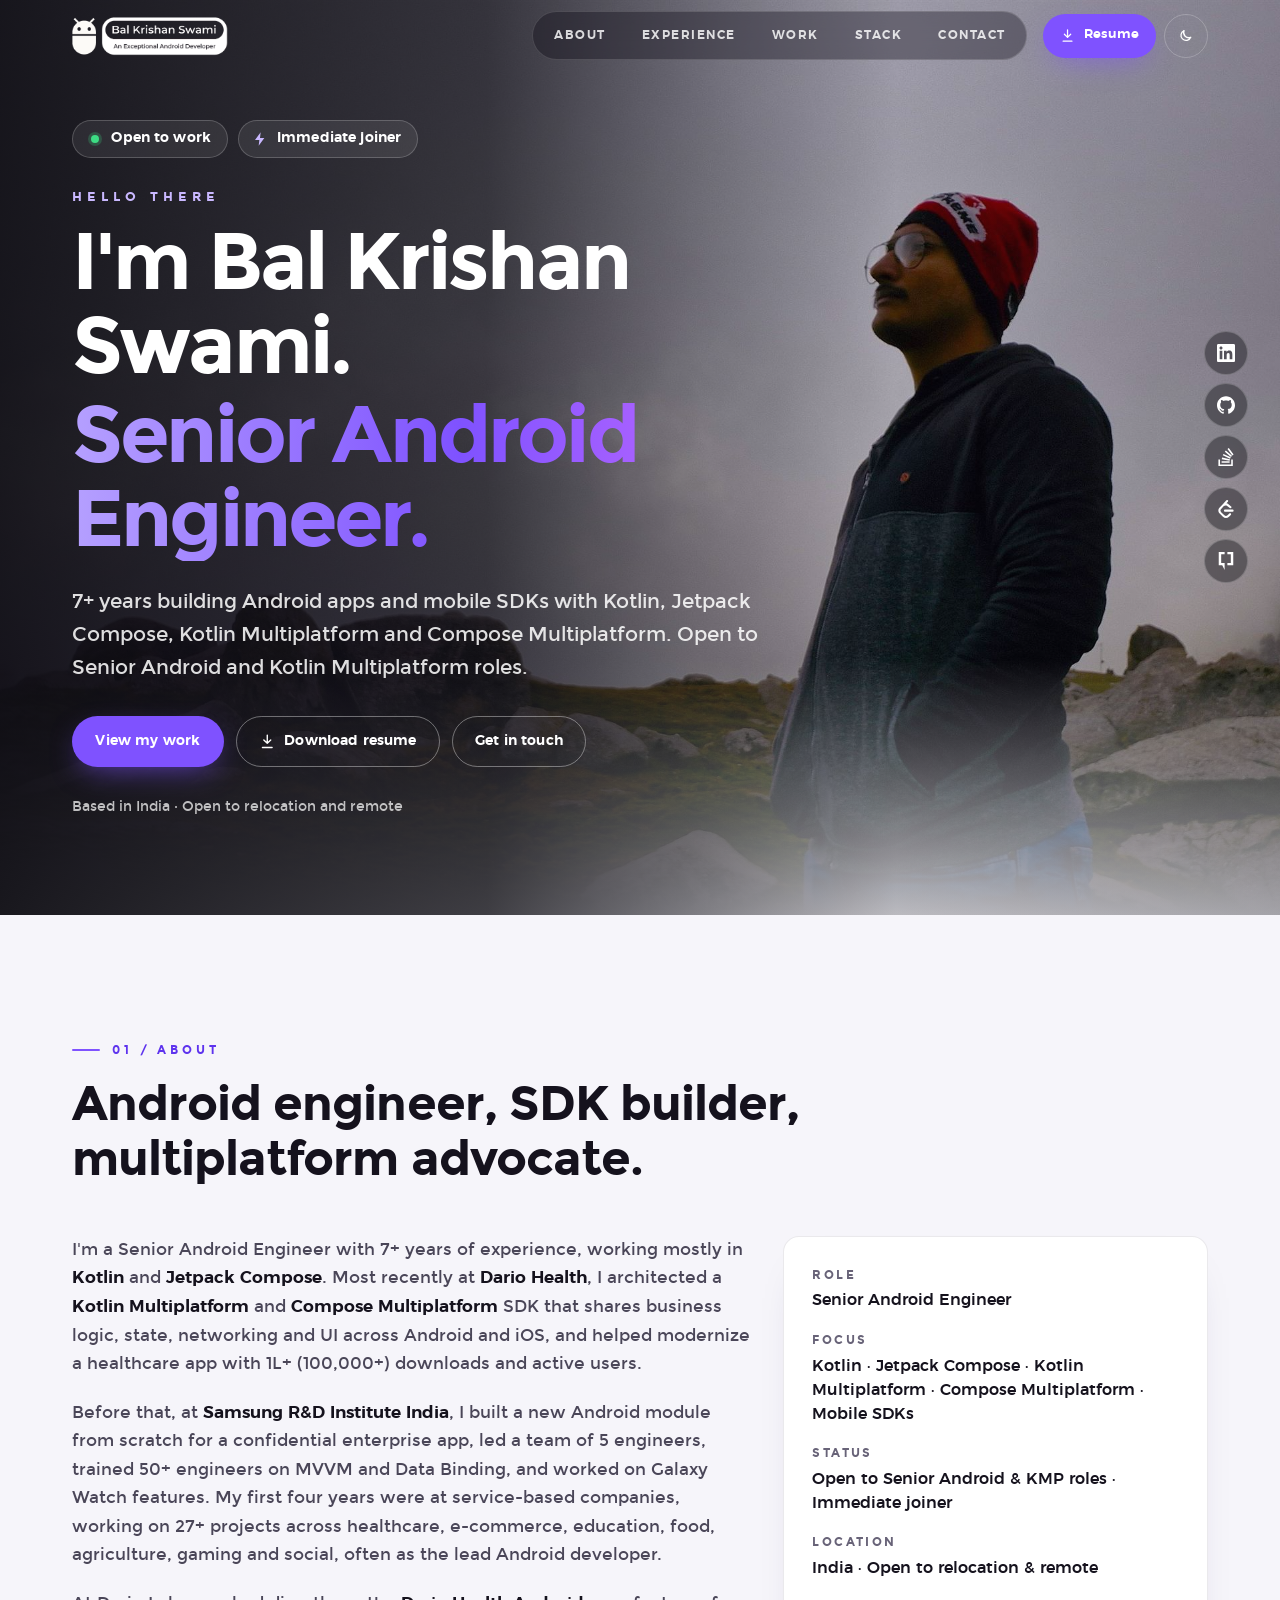
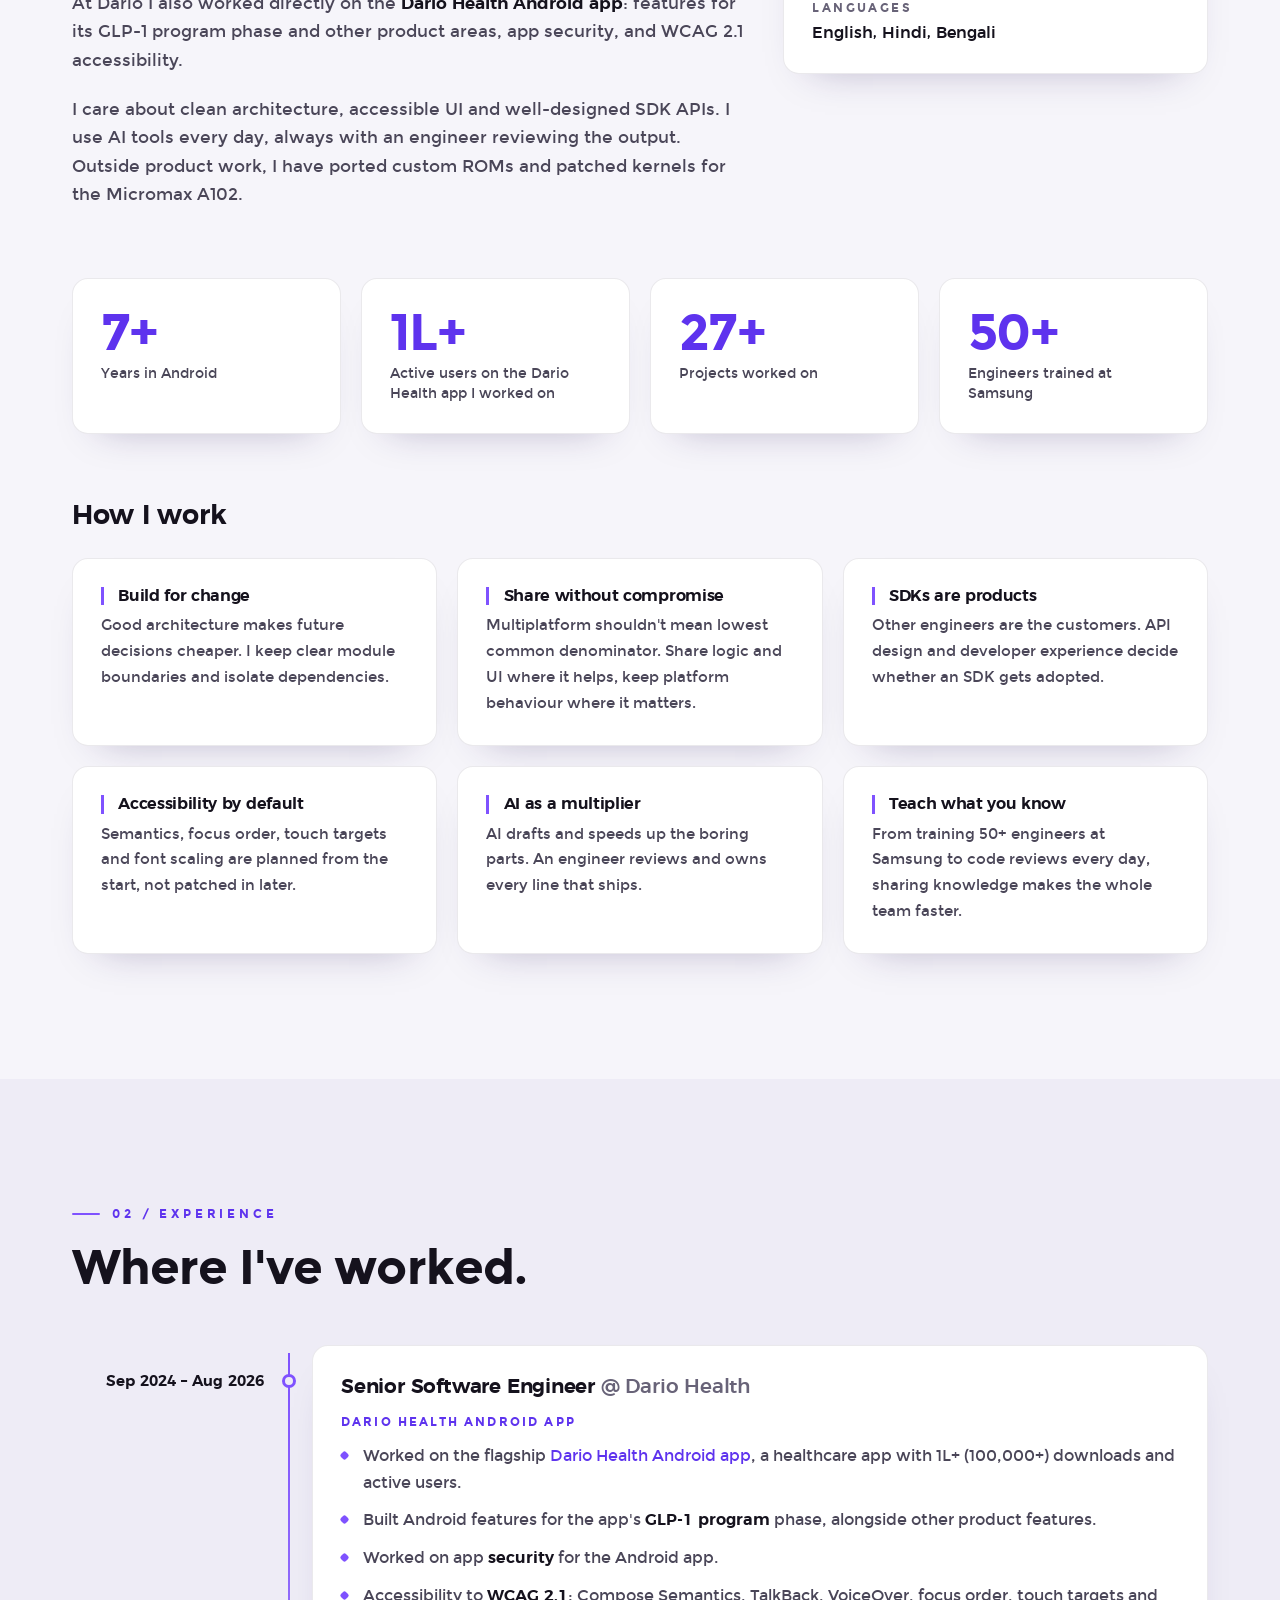
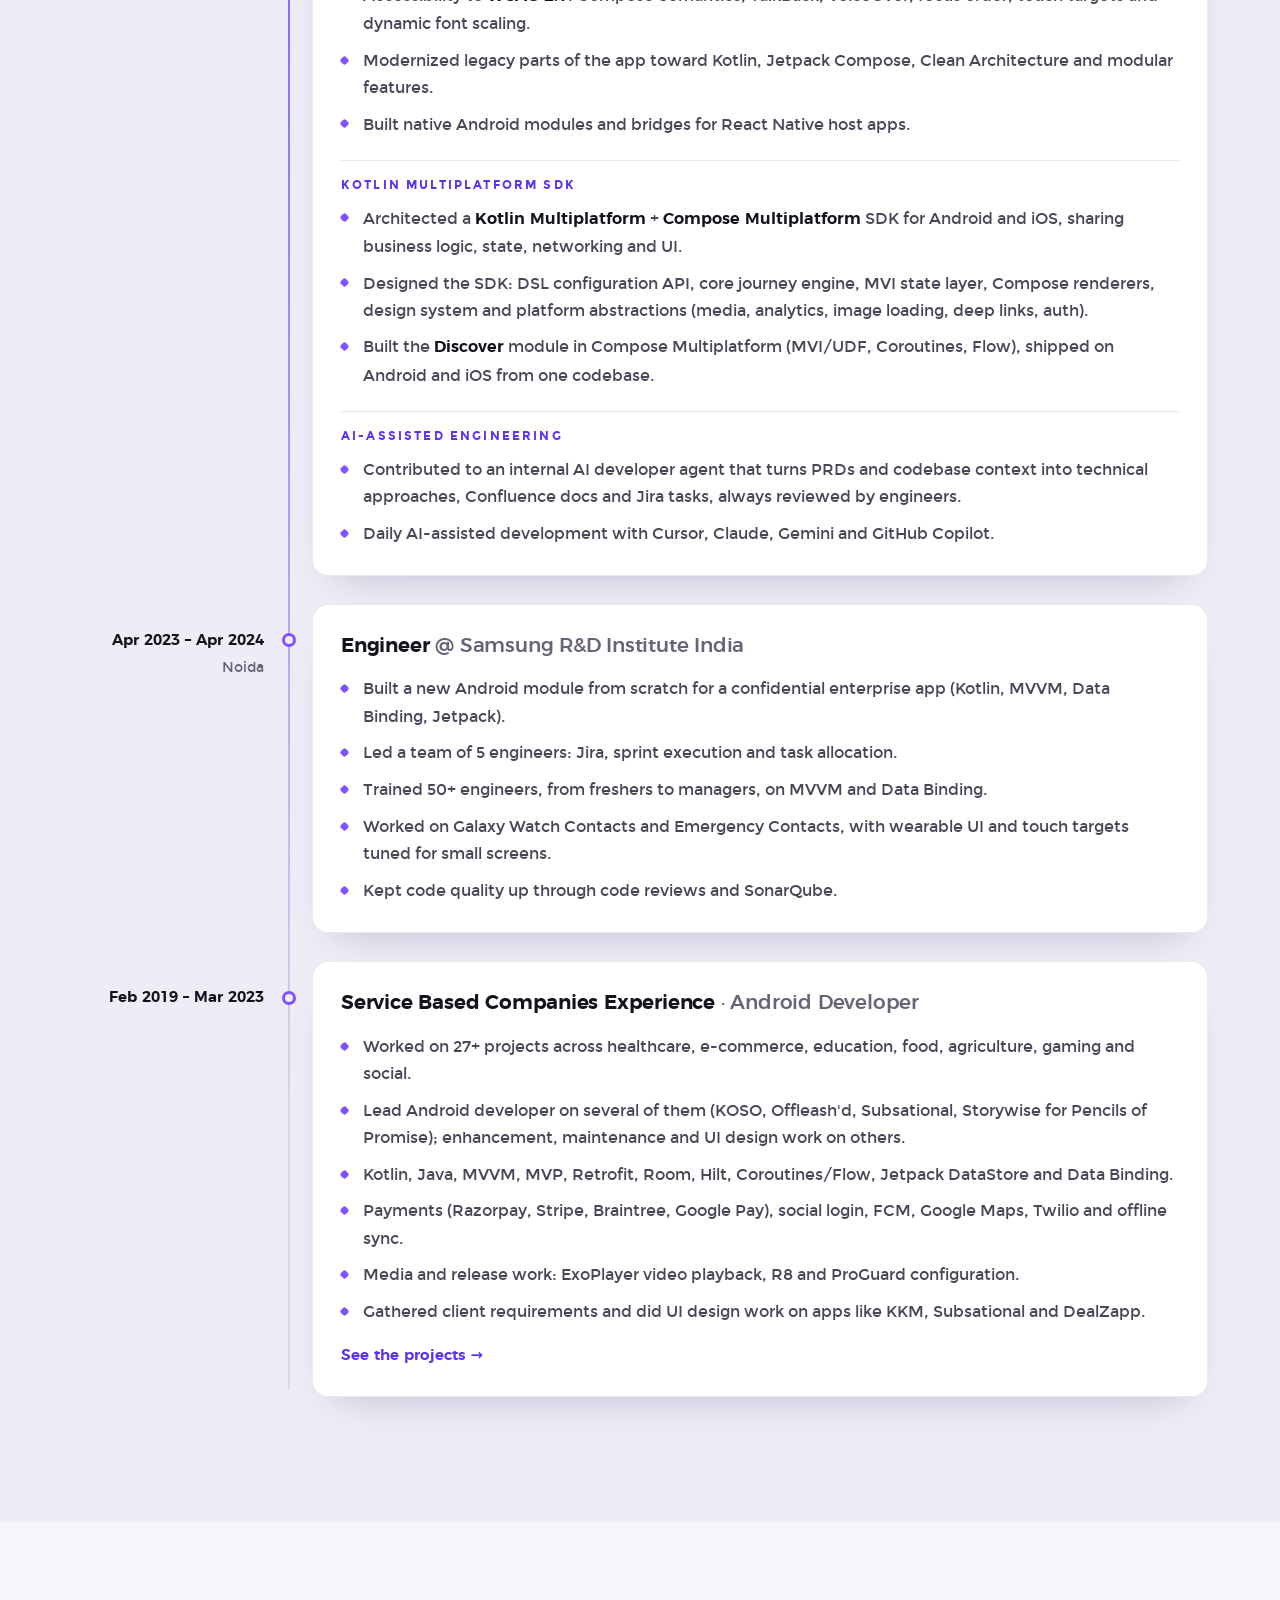
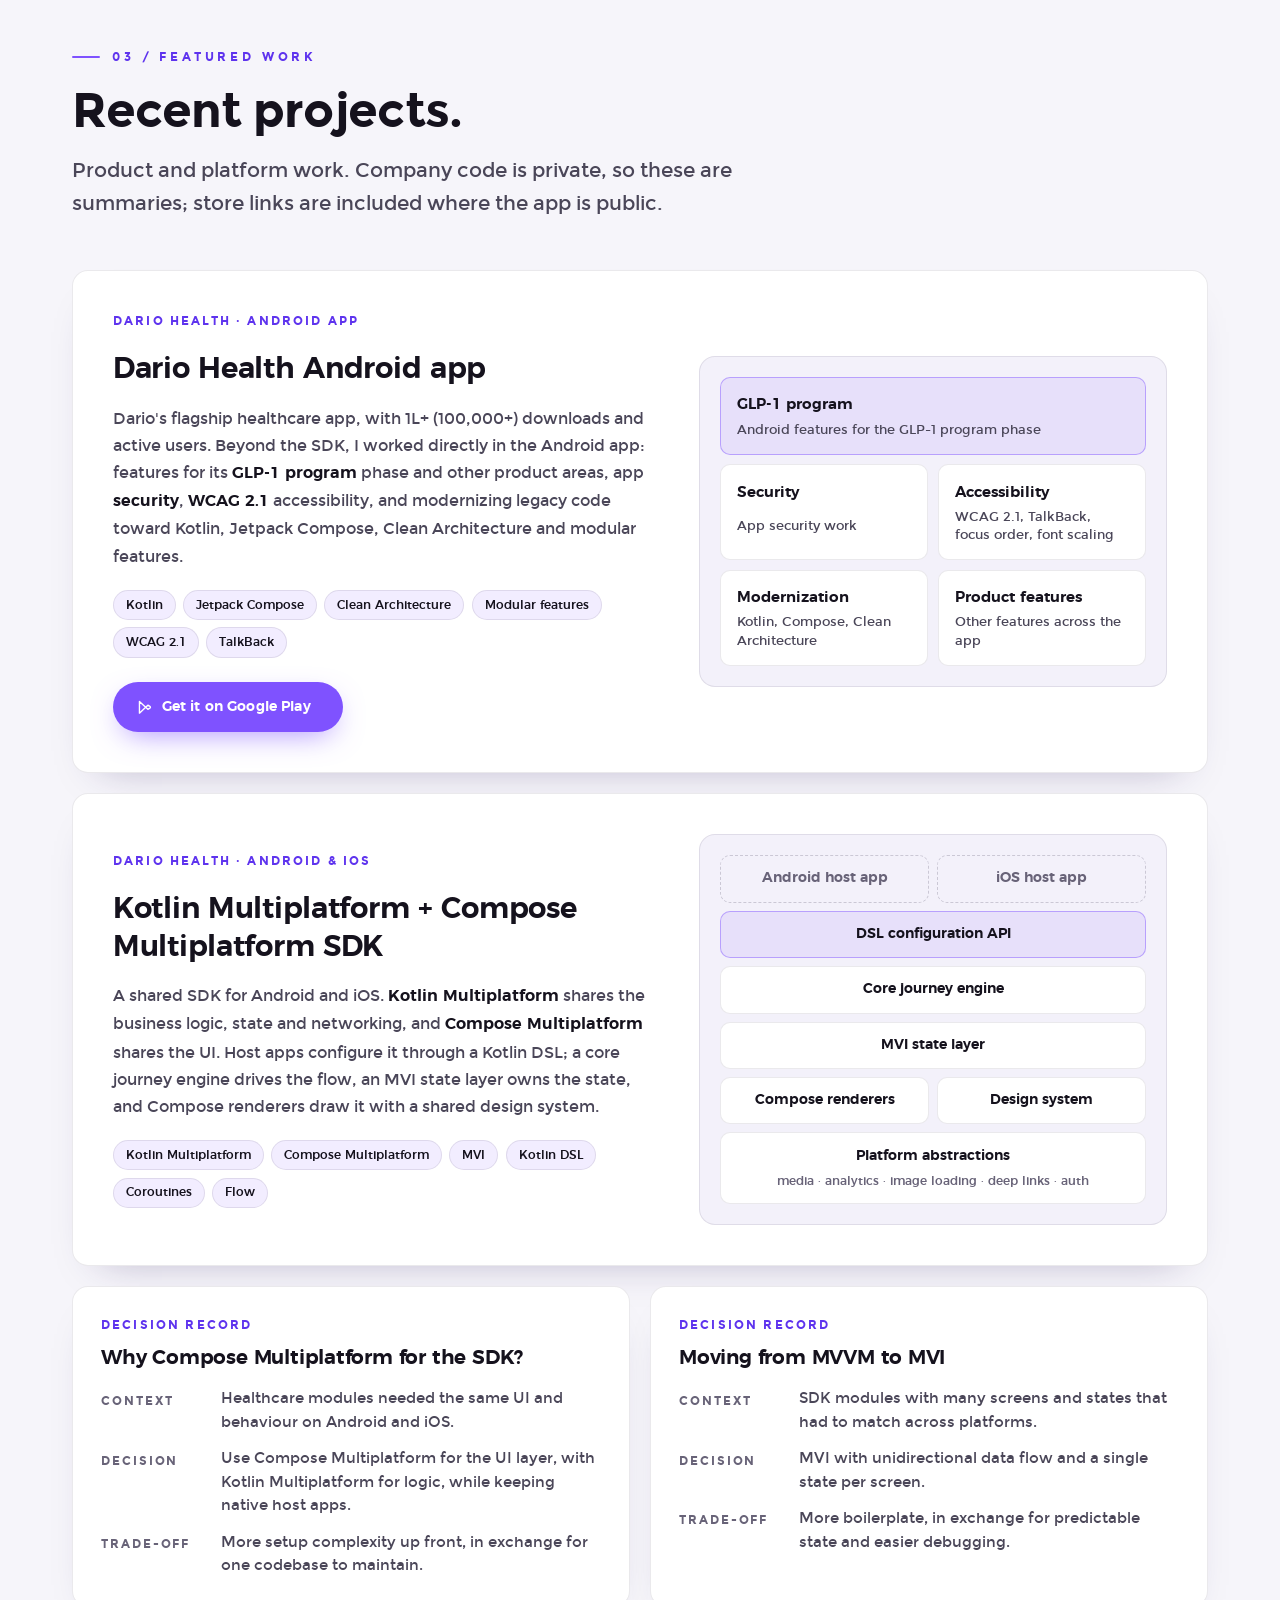
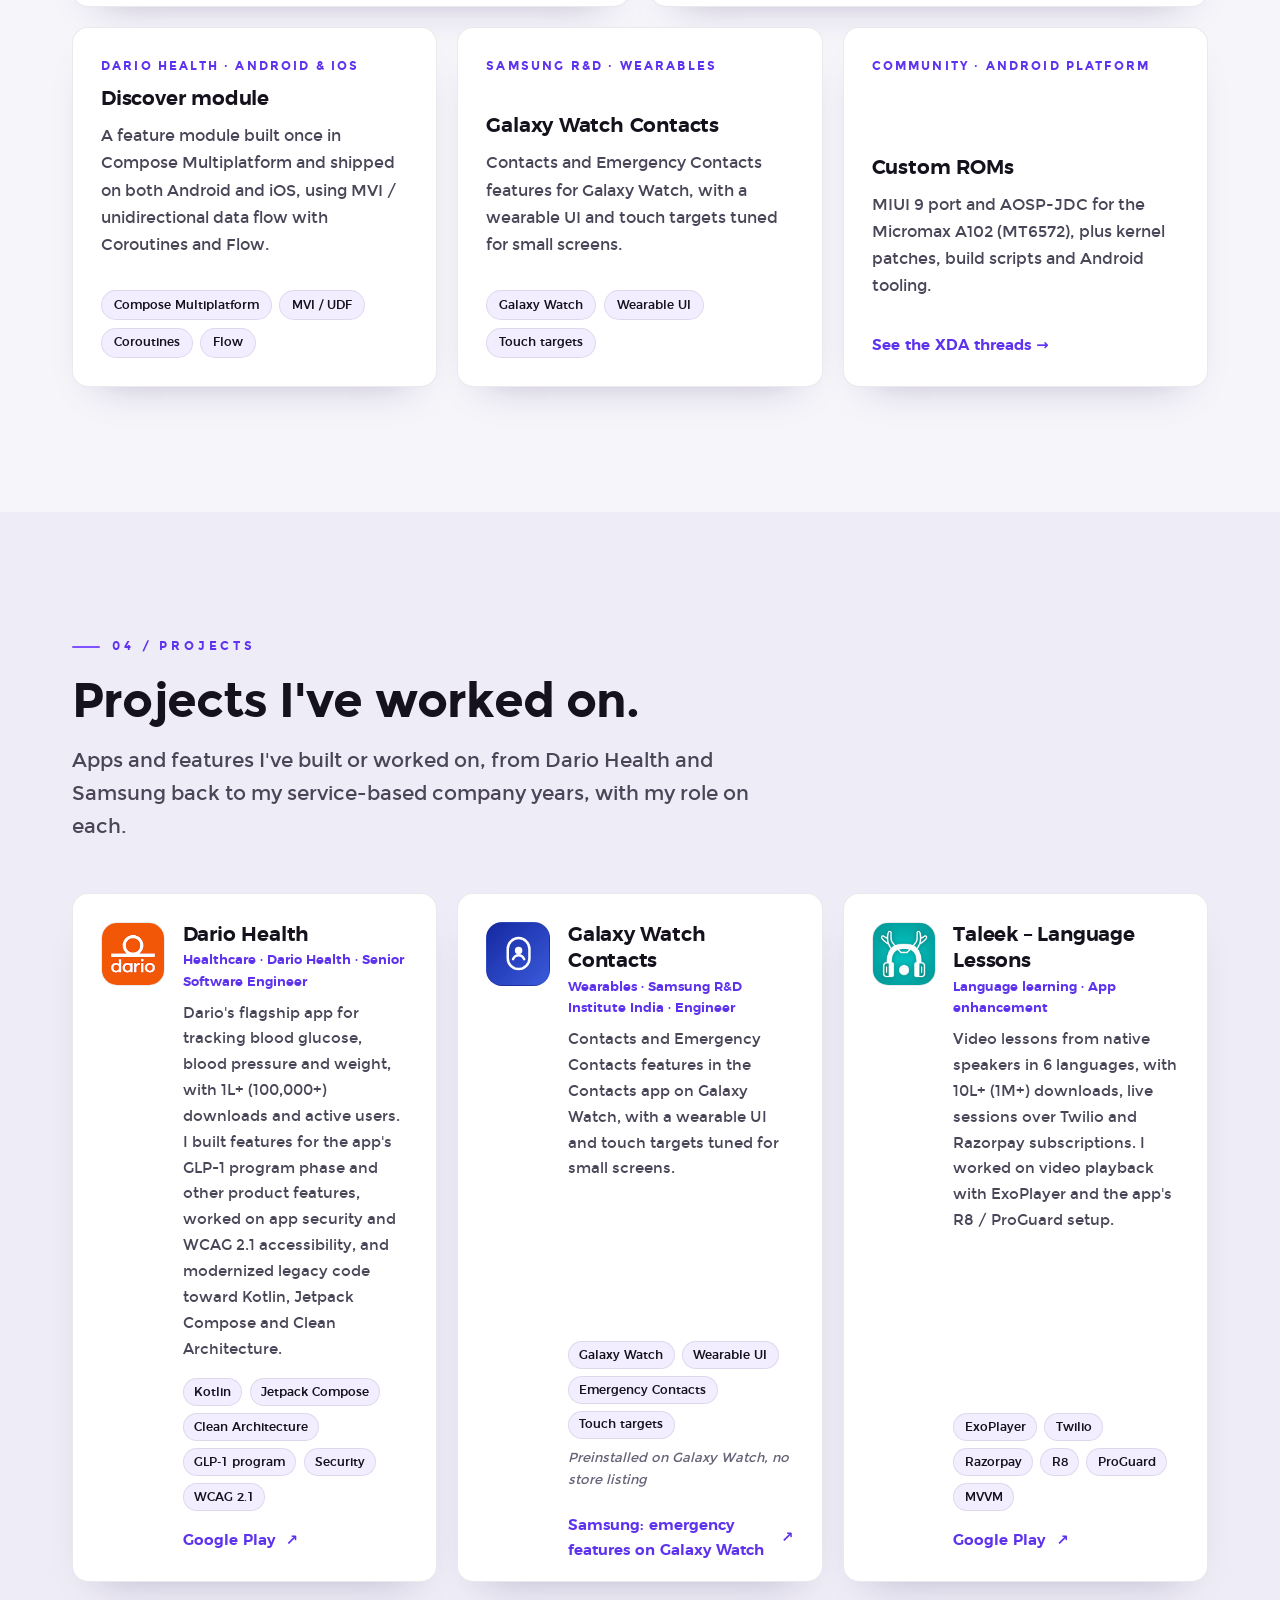
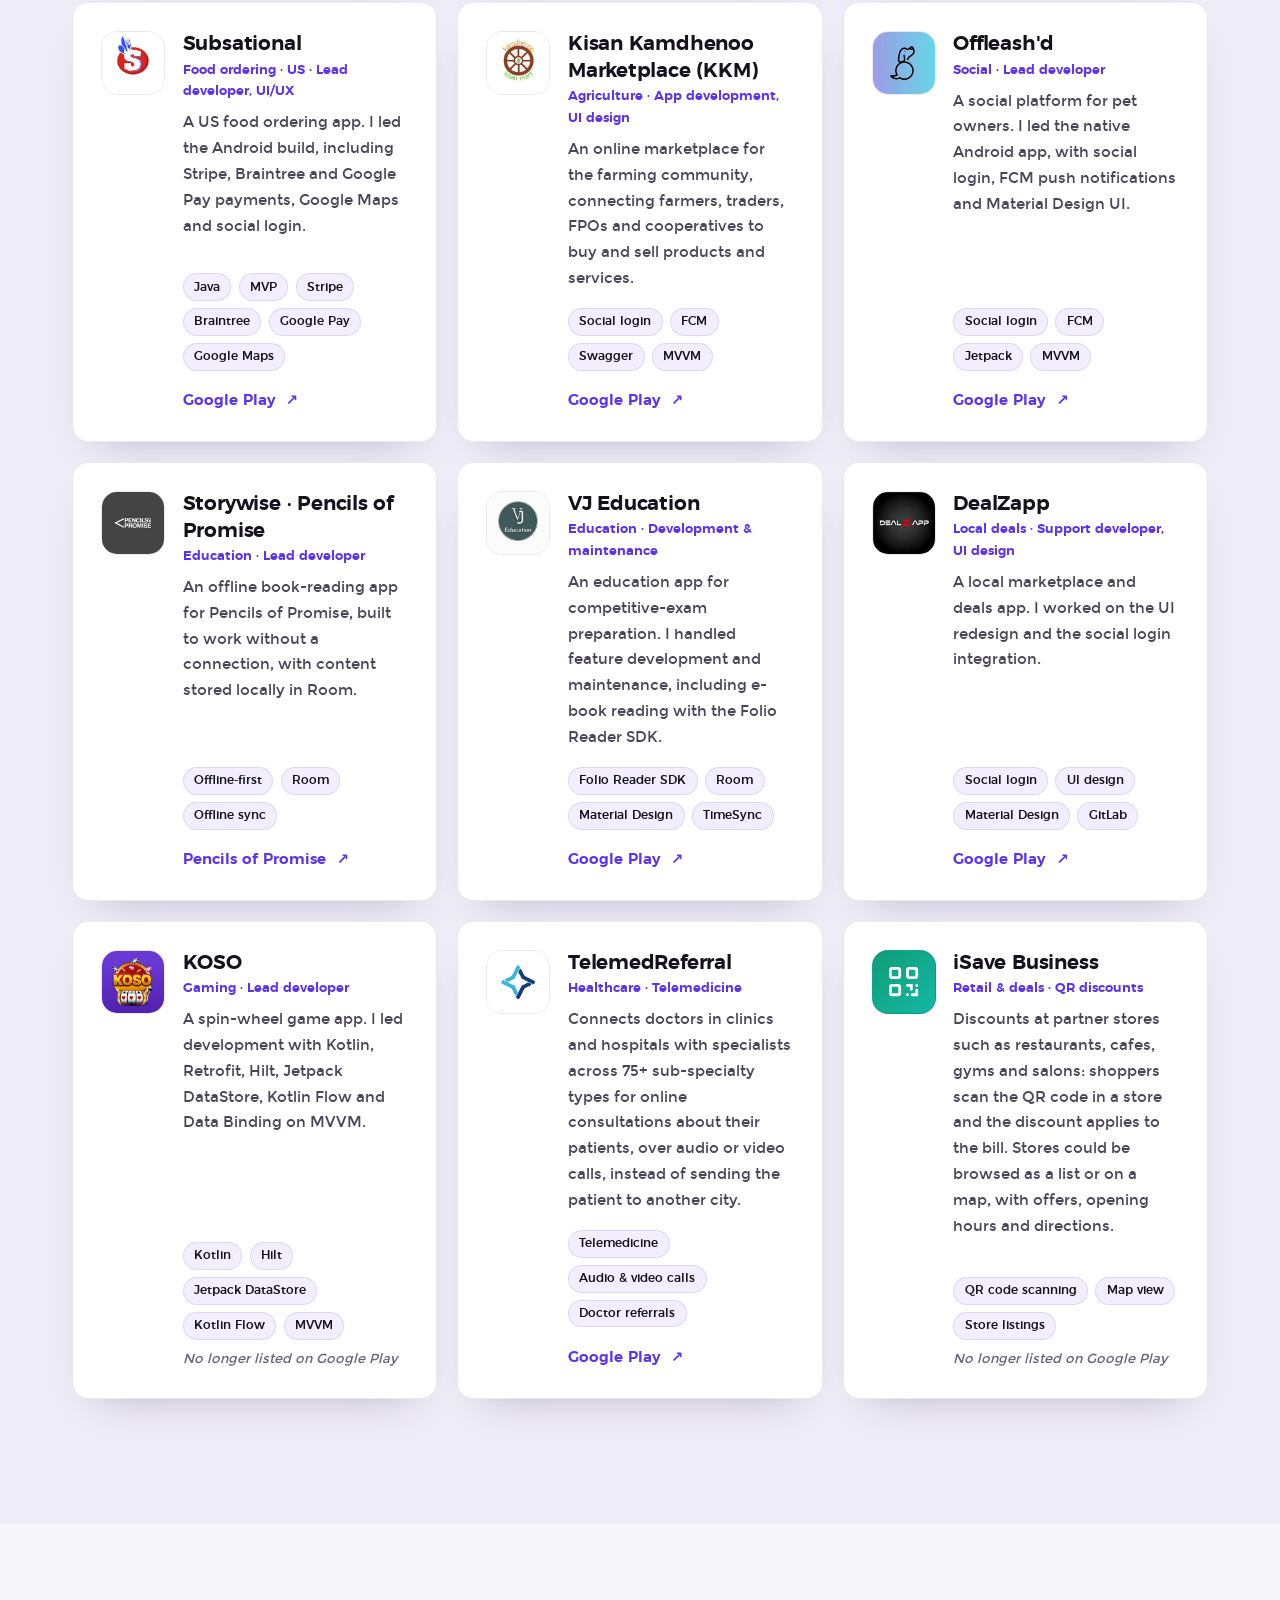
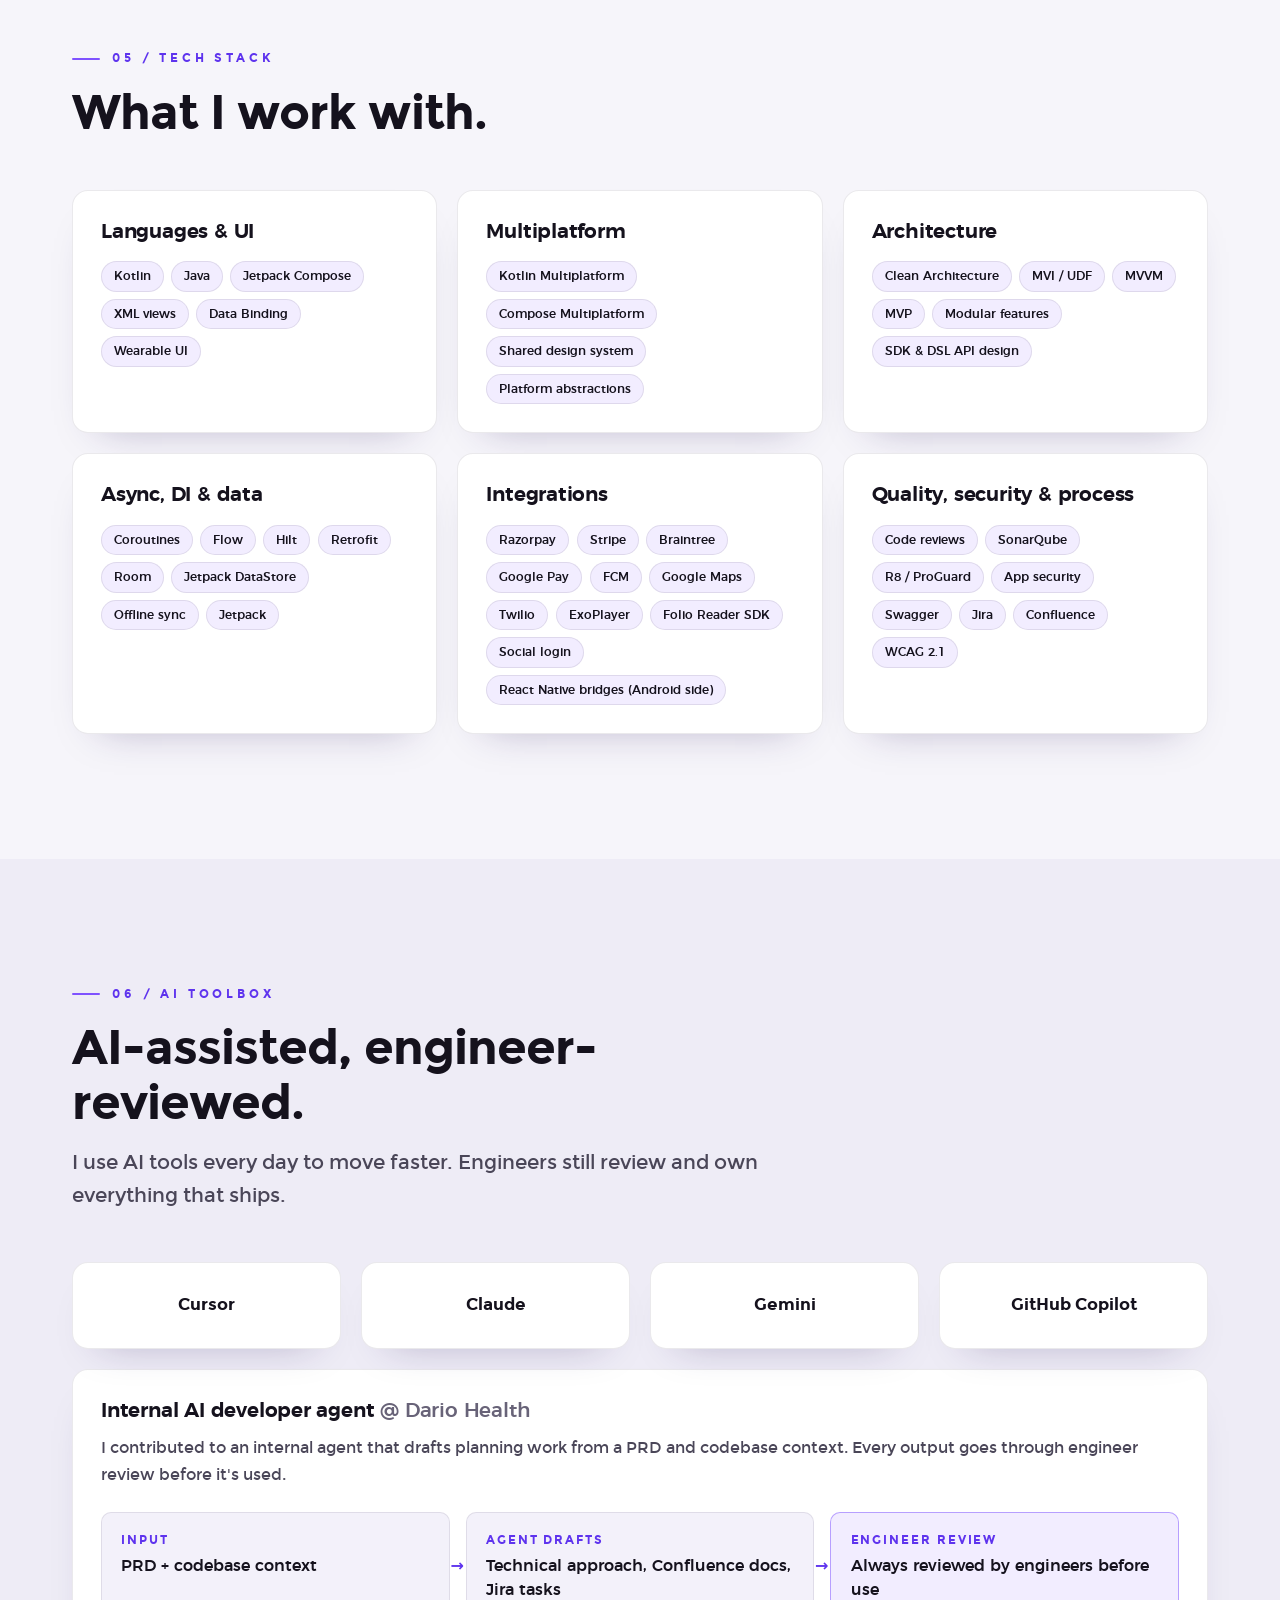
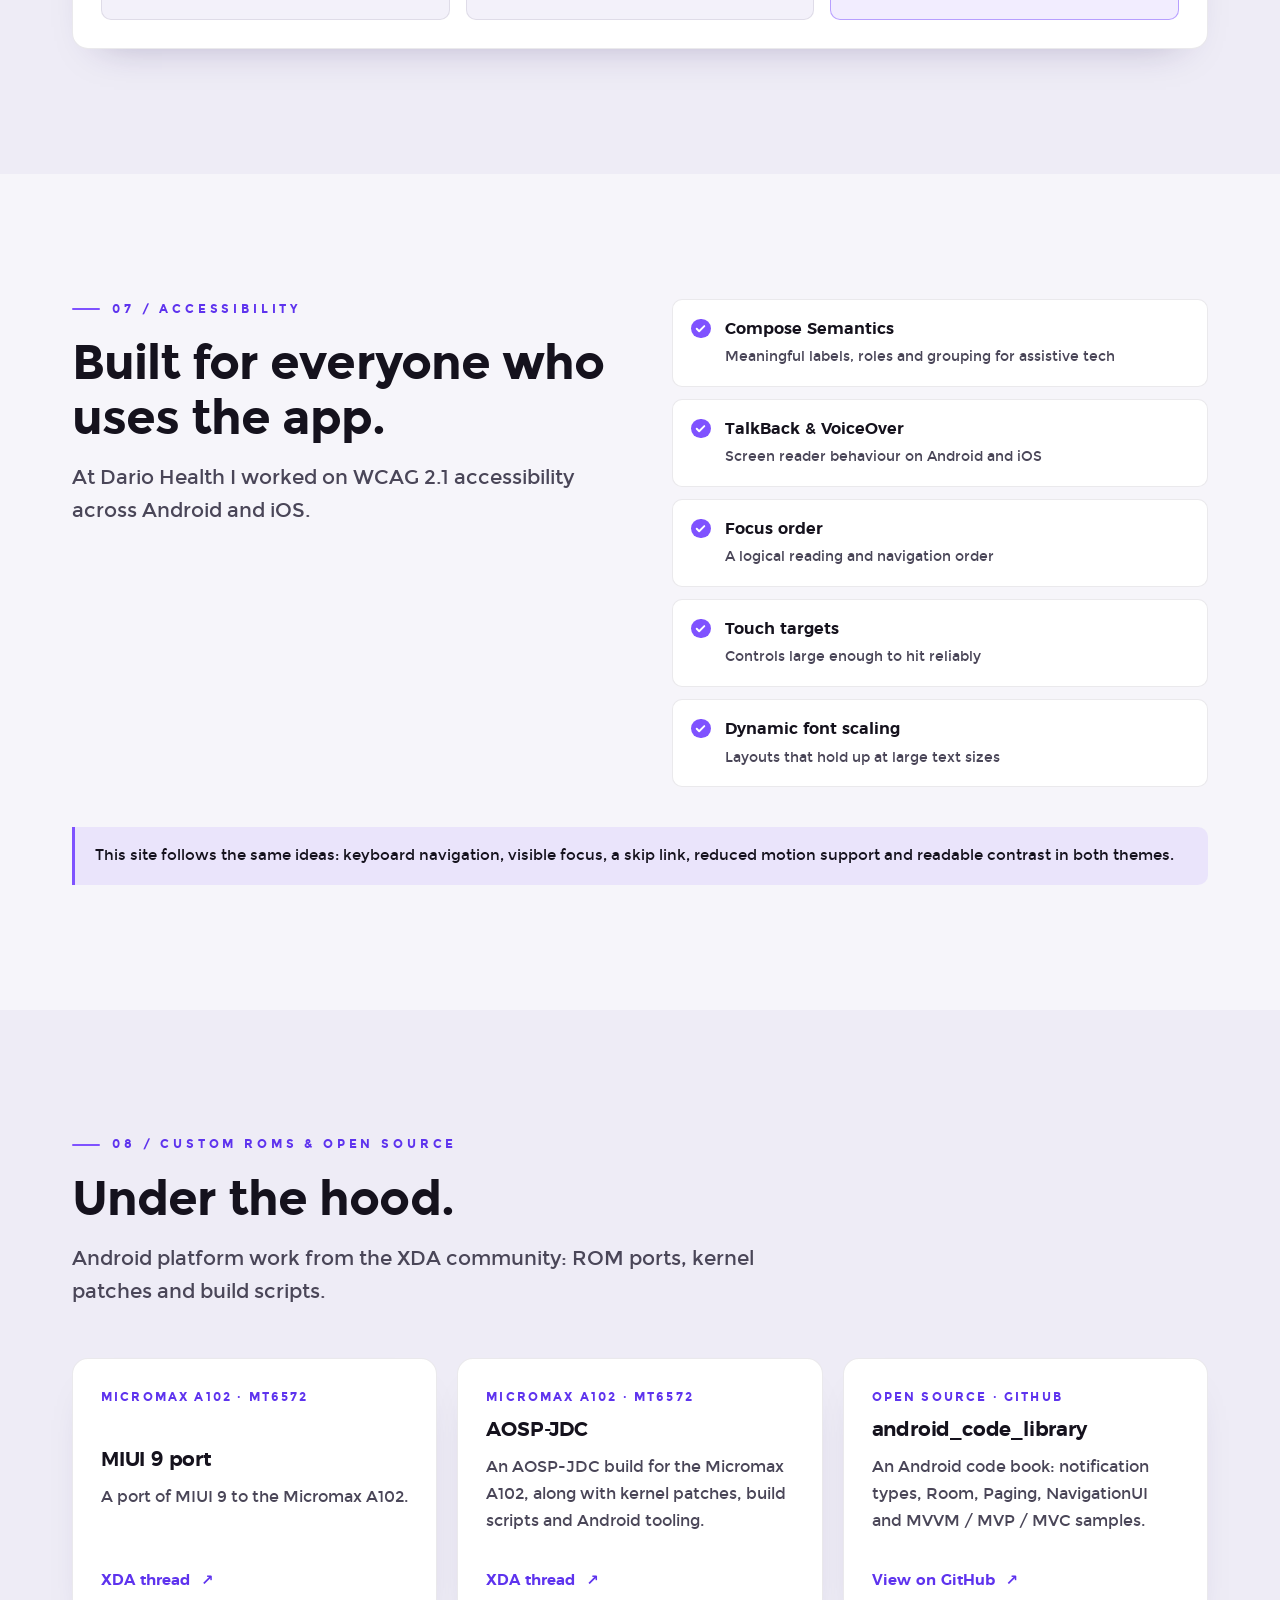
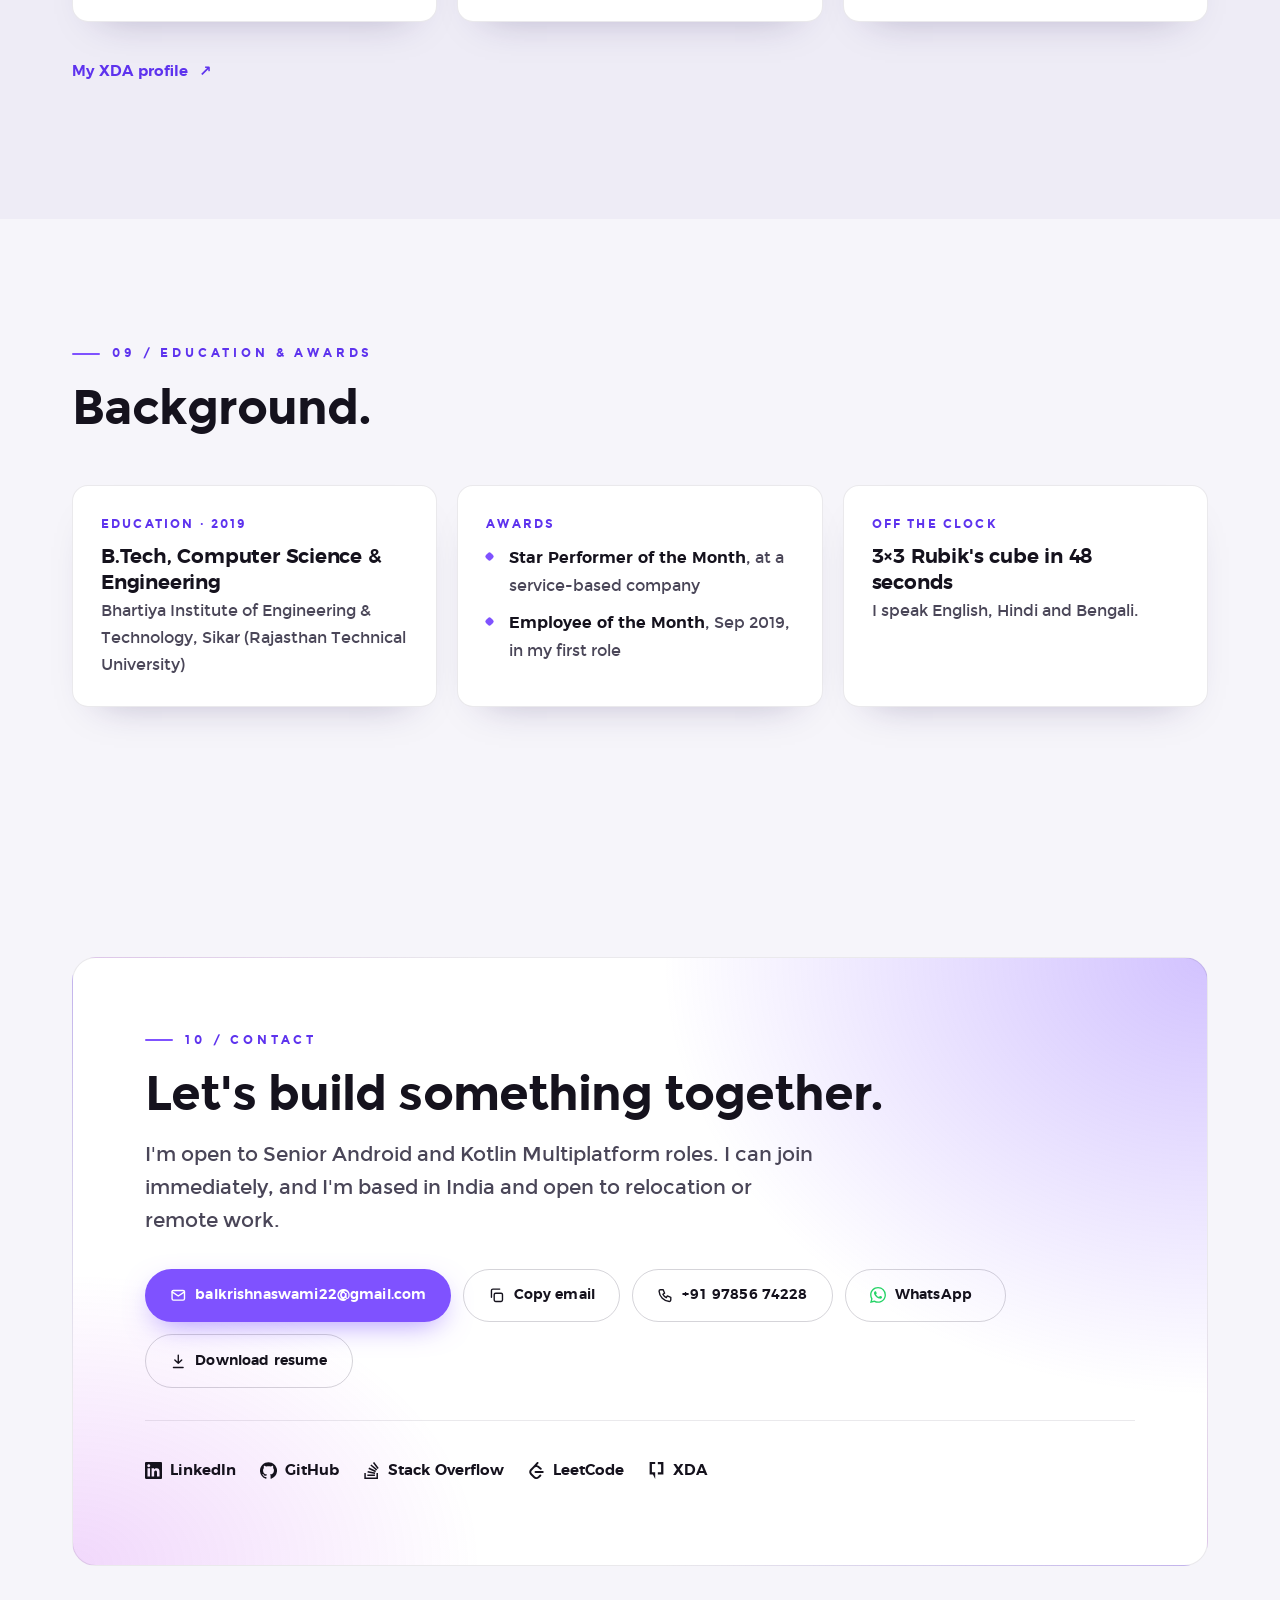
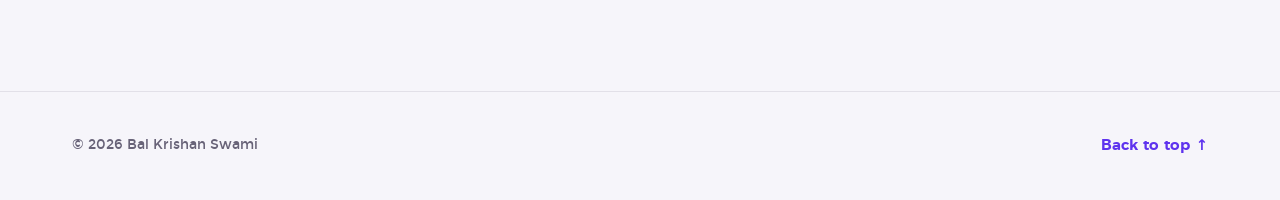
==== commit 678a9454: "Fix download figures: Dario Health 1L+, Taleek 10L+ The Dario Health app has 1L+ downloads and about" ====
--- a/index.html
+++ b/index.html
@@ -196,7 +196,7 @@
                             <strong>Kotlin</strong> and <strong>Jetpack Compose</strong>. Most recently at
                             <strong>Dario Health</strong>, I architected a <strong>Kotlin Multiplatform</strong> and
                             <strong>Compose Multiplatform</strong> SDK that shares business logic, state, networking and UI
-                            across Android and iOS, and helped modernize a healthcare app with 10L+ (1M+) downloads.
+                            across Android and iOS, and helped modernize a healthcare app with 1L+ (100,000+) downloads and active users.
                         </p>
                         <p>
                             Before that, at <strong>Samsung R&amp;D Institute India</strong>, I built a new Android module from
@@ -229,7 +229,7 @@
 
                 <ul class="stats" aria-label="Highlights">
                     <li class="stats__item card reveal"><span class="stats__num">7+</span><span class="stats__label">Years in Android</span></li>
-                    <li class="stats__item card reveal"><span class="stats__num">10L+</span><span class="stats__label">Downloads of the Dario Health app I worked on</span></li>
+                    <li class="stats__item card reveal"><span class="stats__num">1L+</span><span class="stats__label">Active users on the Dario Health app I worked on</span></li>
                     <li class="stats__item card reveal"><span class="stats__num">27+</span><span class="stats__label">Projects worked on</span></li>
                     <li class="stats__item card reveal"><span class="stats__num">50+</span><span class="stats__label">Engineers trained at Samsung</span></li>
                 </ul>
@@ -283,7 +283,7 @@
 
                             <h4 class="exp-group">Dario Health Android app</h4>
                             <ul class="ticks">
-                                <li>Worked on the flagship <a href="https://play.google.com/store/apps/details?id=com.labstyle.darioandroid" target="_blank" rel="noopener">Dario Health Android app<span class="sr-only"> on Google Play (opens in a new tab)</span></a>, a healthcare app with 10L+ (1M+) downloads.</li>
+                                <li>Worked on the flagship <a href="https://play.google.com/store/apps/details?id=com.labstyle.darioandroid" target="_blank" rel="noopener">Dario Health Android app<span class="sr-only"> on Google Play (opens in a new tab)</span></a>, a healthcare app with 1L+ (100,000+) downloads and active users.</li>
                                 <li>Built Android features for the app's <strong>GLP-1 program</strong> phase, alongside other product features.</li>
                                 <li>Worked on app <strong>security</strong> for the Android app.</li>
                                 <li>Accessibility to <strong>WCAG 2.1</strong>: Compose Semantics, TalkBack, VoiceOver, focus order, touch targets and dynamic font scaling.</li>
@@ -359,7 +359,7 @@
                         <p class="feature__kicker">Dario Health · Android app</p>
                         <h3 id="f-dario">Dario Health Android app</h3>
                         <p>
-                            Dario's flagship healthcare app, with 10L+ (1M+) downloads. Beyond the SDK, I worked
+                            Dario's flagship healthcare app, with 1L+ (100,000+) downloads and active users. Beyond the SDK, I worked
                             directly in the Android app: features for its <strong>GLP-1 program</strong> phase and other product
                             areas, app <strong>security</strong>, <strong>WCAG 2.1</strong> accessibility, and modernizing legacy
                             code toward Kotlin, Jetpack Compose, Clean Architecture and modular features.
@@ -465,7 +465,7 @@
                         <div class="app__body">
                             <h3>Dario Health</h3>
                             <p class="app__cat">Healthcare · Dario Health · Senior Software Engineer</p>
-                            <p>Dario's flagship app for tracking blood glucose, blood pressure and weight, with 10L+ (1M+) downloads. I built features for the app's GLP-1 program phase and other product features, worked on app security and WCAG 2.1 accessibility, and modernized legacy code toward Kotlin, Jetpack Compose and Clean Architecture.</p>
+                            <p>Dario's flagship app for tracking blood glucose, blood pressure and weight, with 1L+ (100,000+) downloads and active users. I built features for the app's GLP-1 program phase and other product features, worked on app security and WCAG 2.1 accessibility, and modernized legacy code toward Kotlin, Jetpack Compose and Clean Architecture.</p>
                             <ul class="chips"><li>Kotlin</li><li>Jetpack Compose</li><li>Clean Architecture</li><li>GLP-1 program</li><li>Security</li><li>WCAG 2.1</li></ul>
                             <a class="text-link app__link" href="https://play.google.com/store/apps/details?id=com.labstyle.darioandroid&amp;hl=en_IN" target="_blank" rel="noopener">Google Play<span class="sr-only"> listing for Dario Health (opens in a new tab)</span> <span aria-hidden="true">↗</span></a>
                         </div>
@@ -488,7 +488,7 @@
                         <div class="app__body">
                             <h3>Taleek – Language Lessons</h3>
                             <p class="app__cat">Language learning · App enhancement</p>
-                            <p>Video lessons from native speakers in 6 languages, with live sessions over Twilio and Razorpay subscriptions. I worked on video playback with ExoPlayer and the app's R8 / ProGuard setup.</p>
+                            <p>Video lessons from native speakers in 6 languages, with 10L+ (1M+) downloads, live sessions over Twilio and Razorpay subscriptions. I worked on video playback with ExoPlayer and the app's R8 / ProGuard setup.</p>
                             <ul class="chips"><li>ExoPlayer</li><li>Twilio</li><li>Razorpay</li><li>R8</li><li>ProGuard</li><li>MVVM</li></ul>
                             <a class="text-link app__link" href="https://play.google.com/store/apps/details?id=com.taleek.app" target="_blank" rel="noopener">Google Play<span class="sr-only"> listing for Taleek (opens in a new tab)</span> <span aria-hidden="true">↗</span></a>
                         </div>
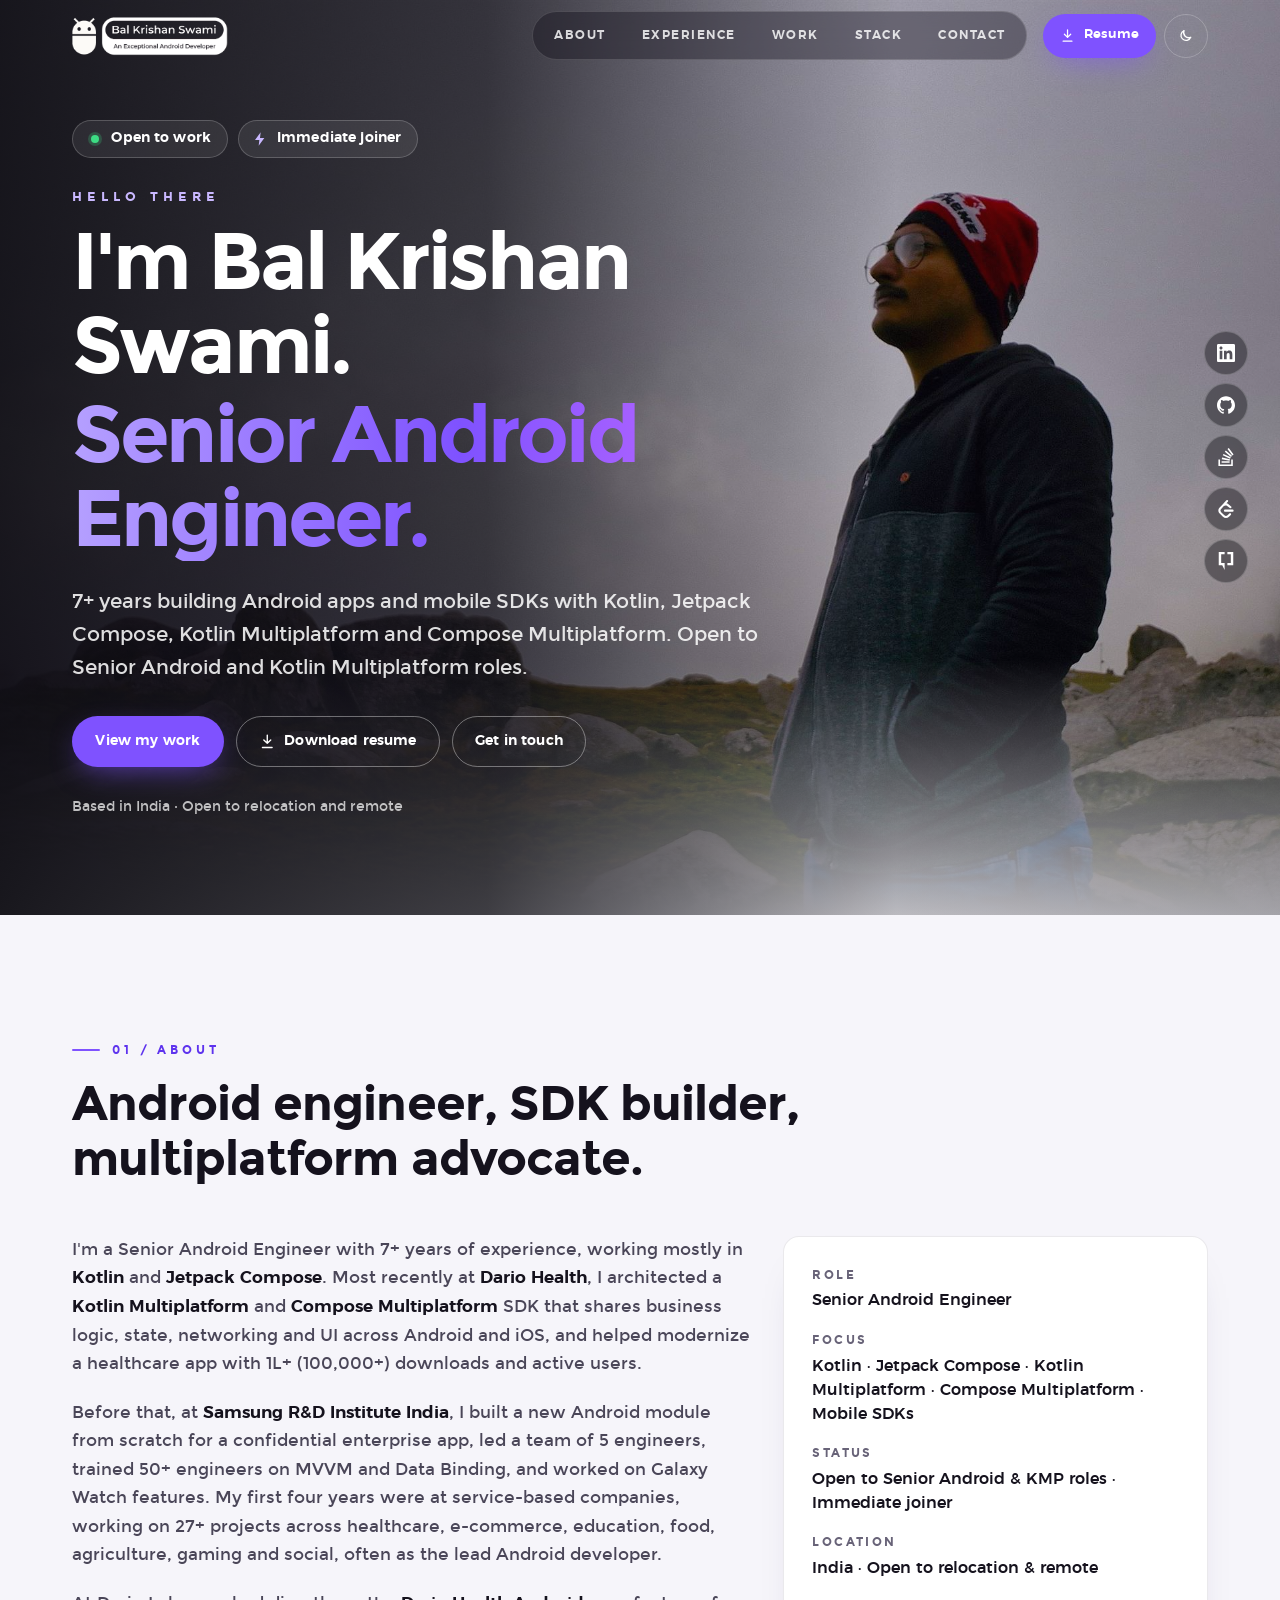
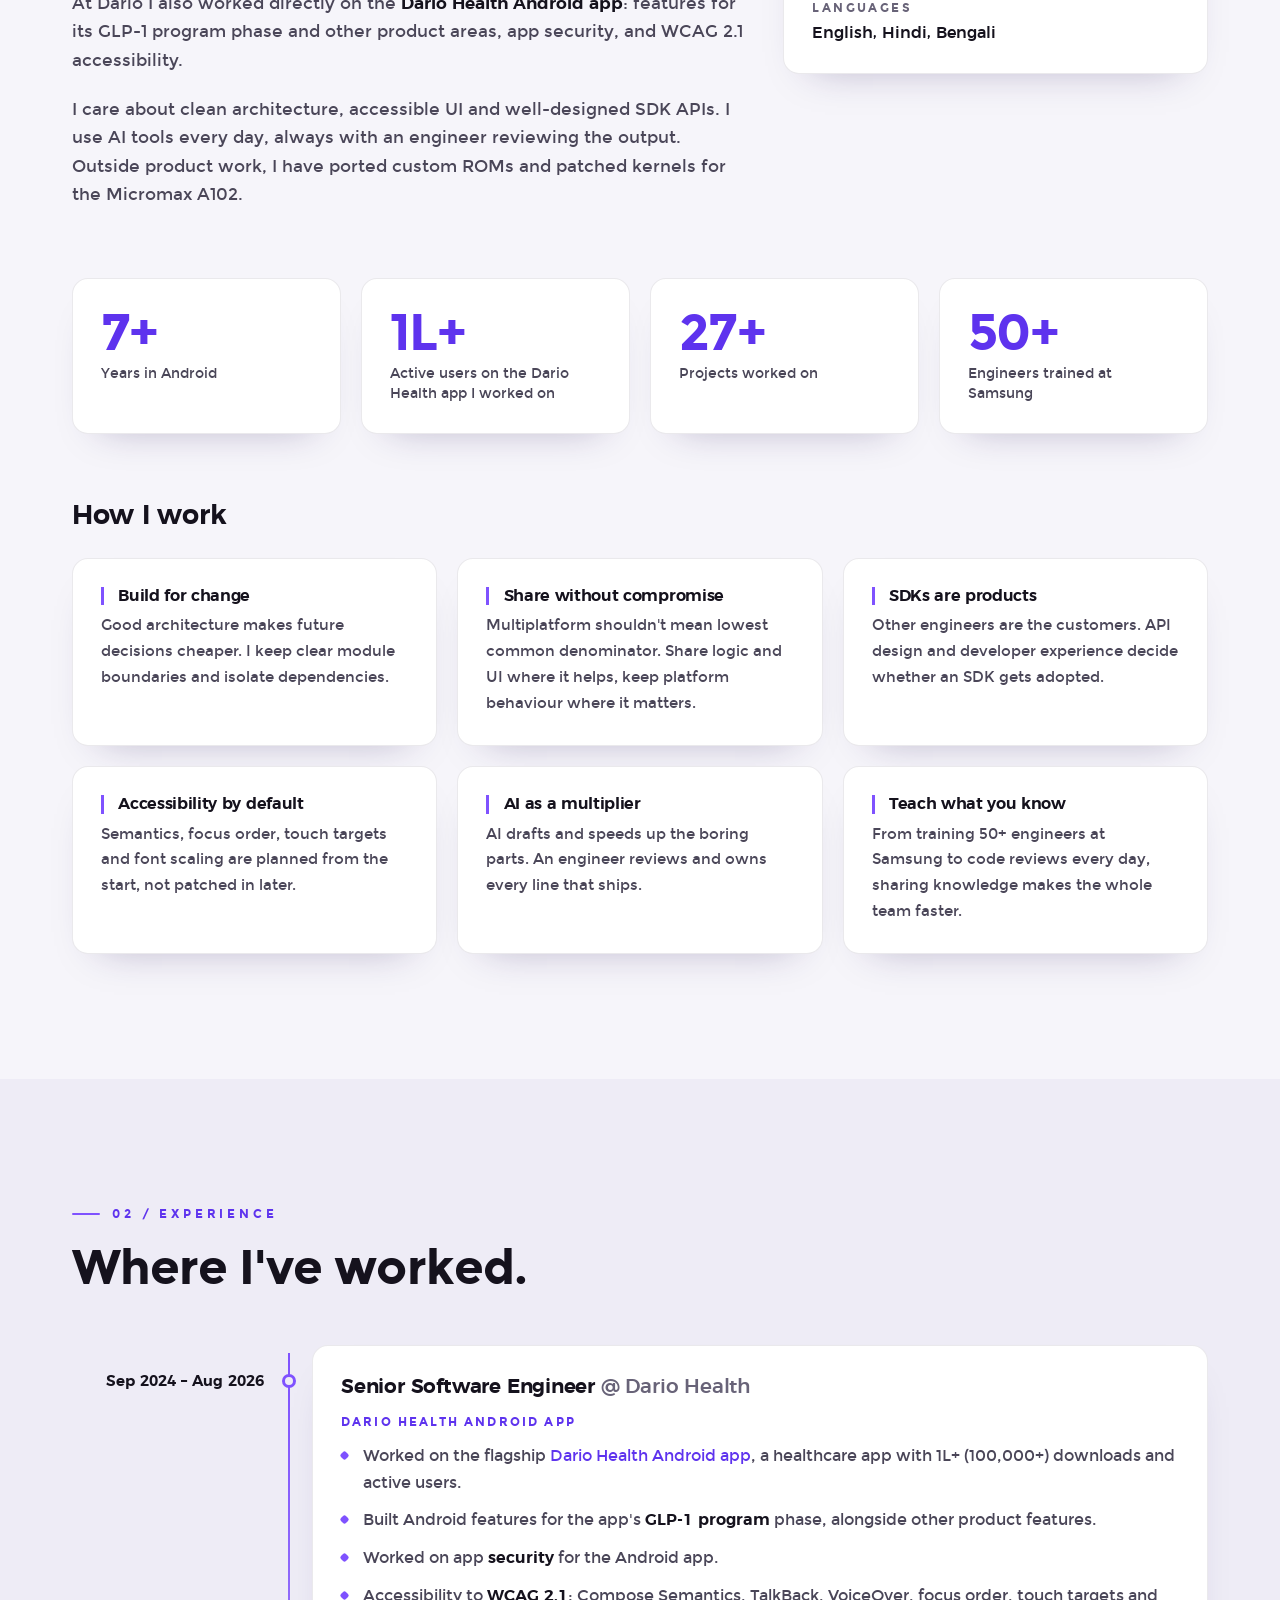
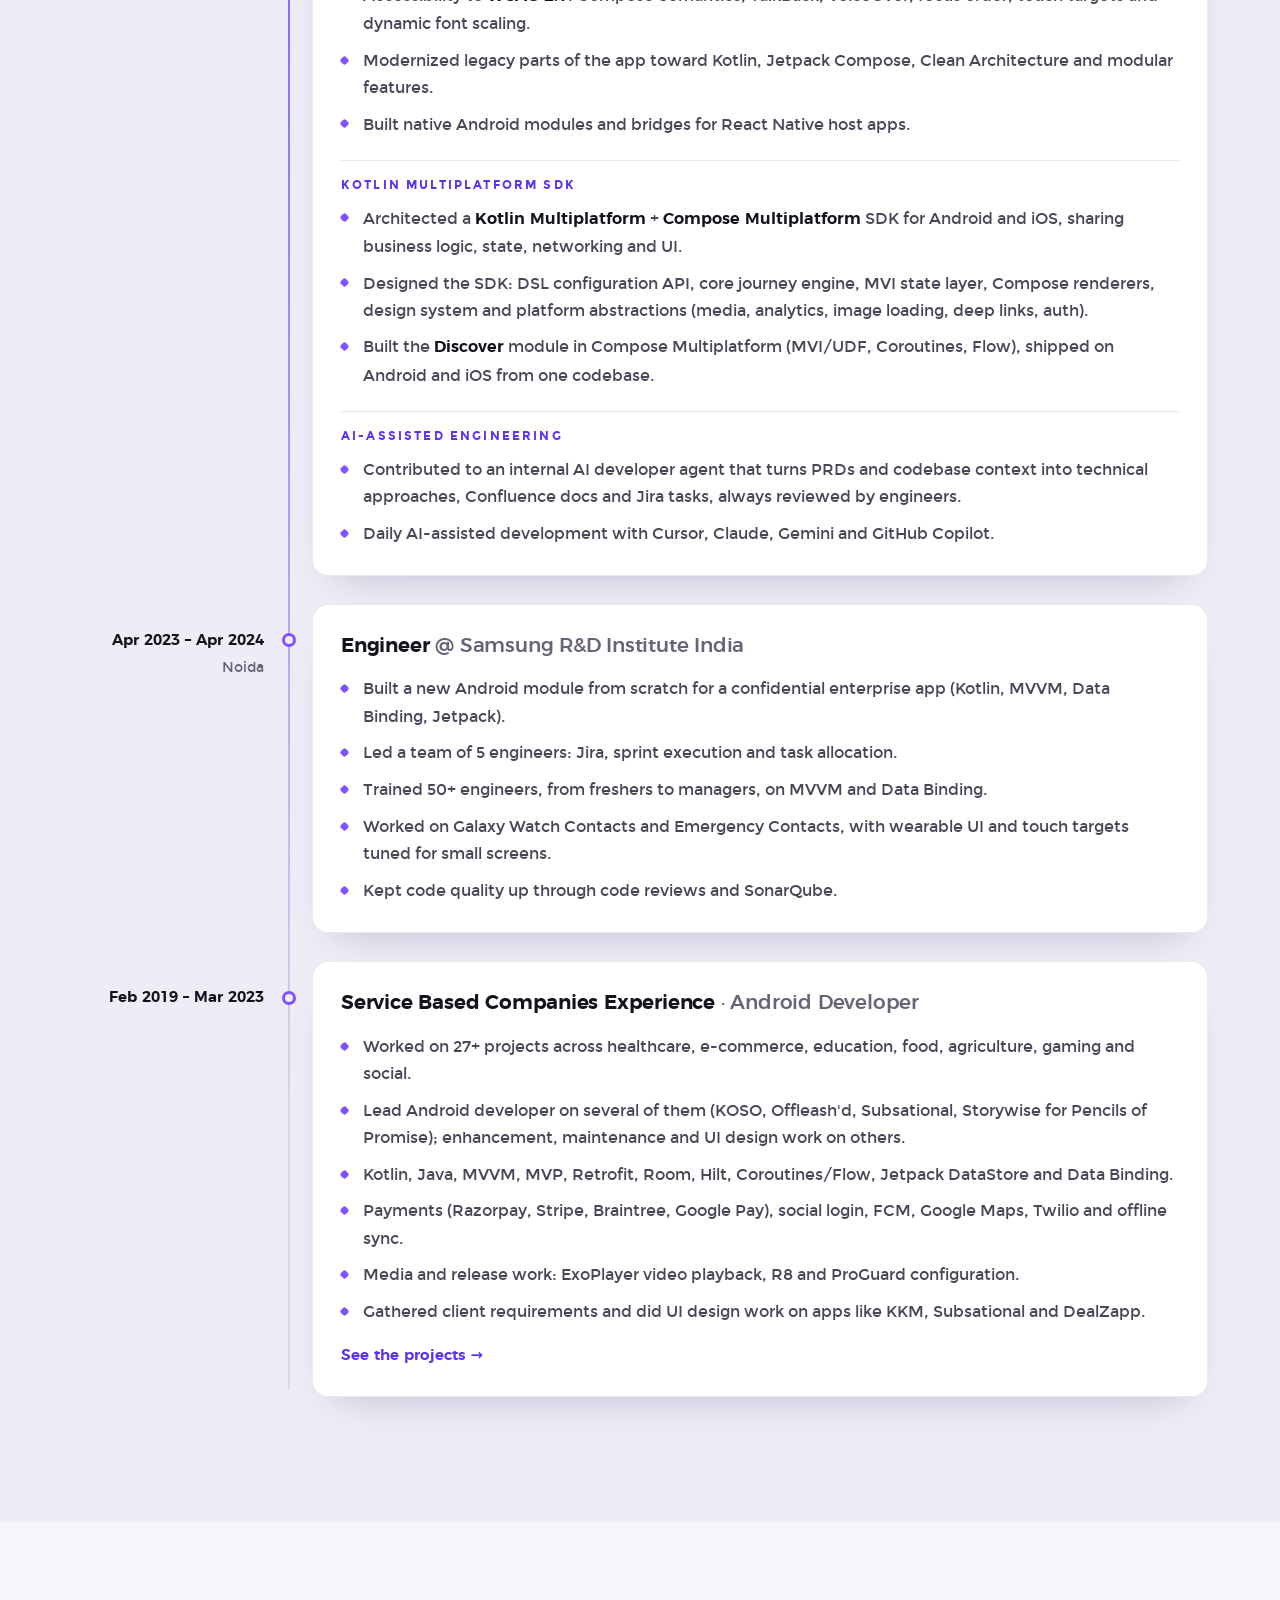
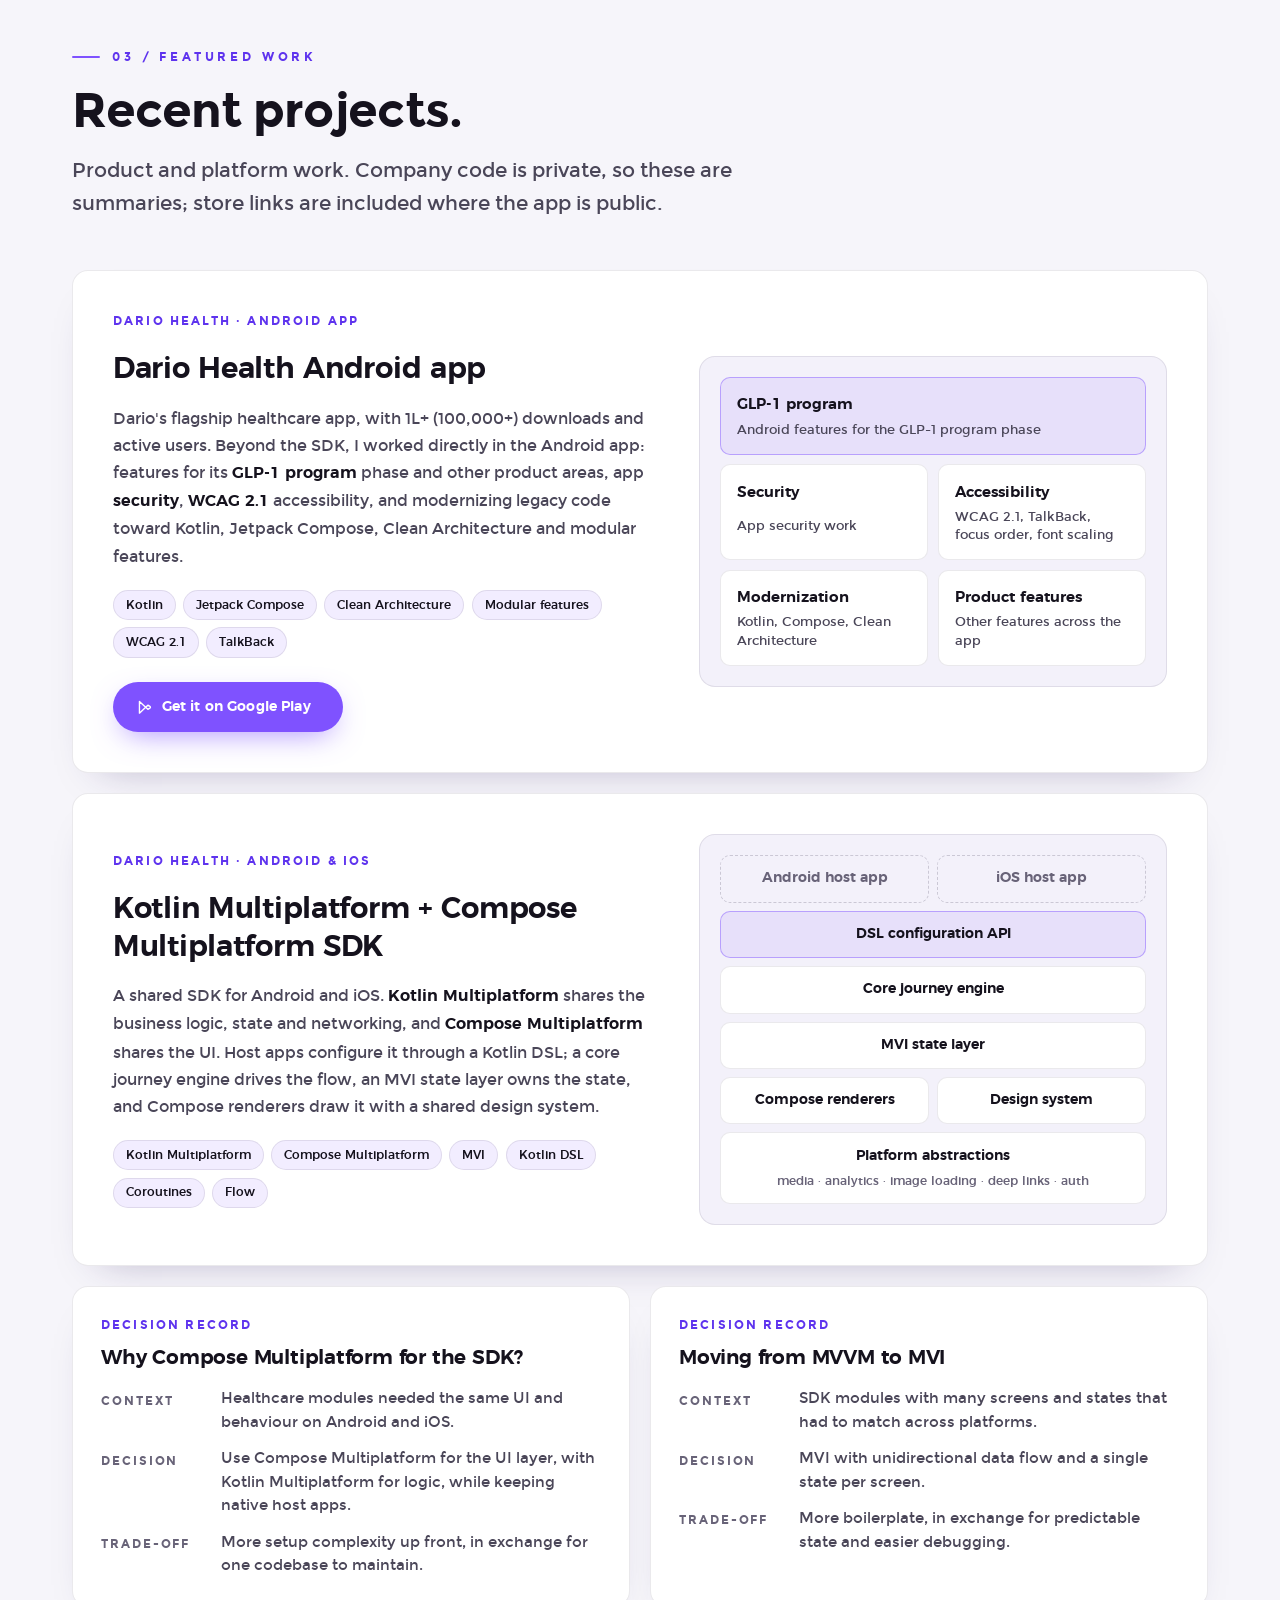
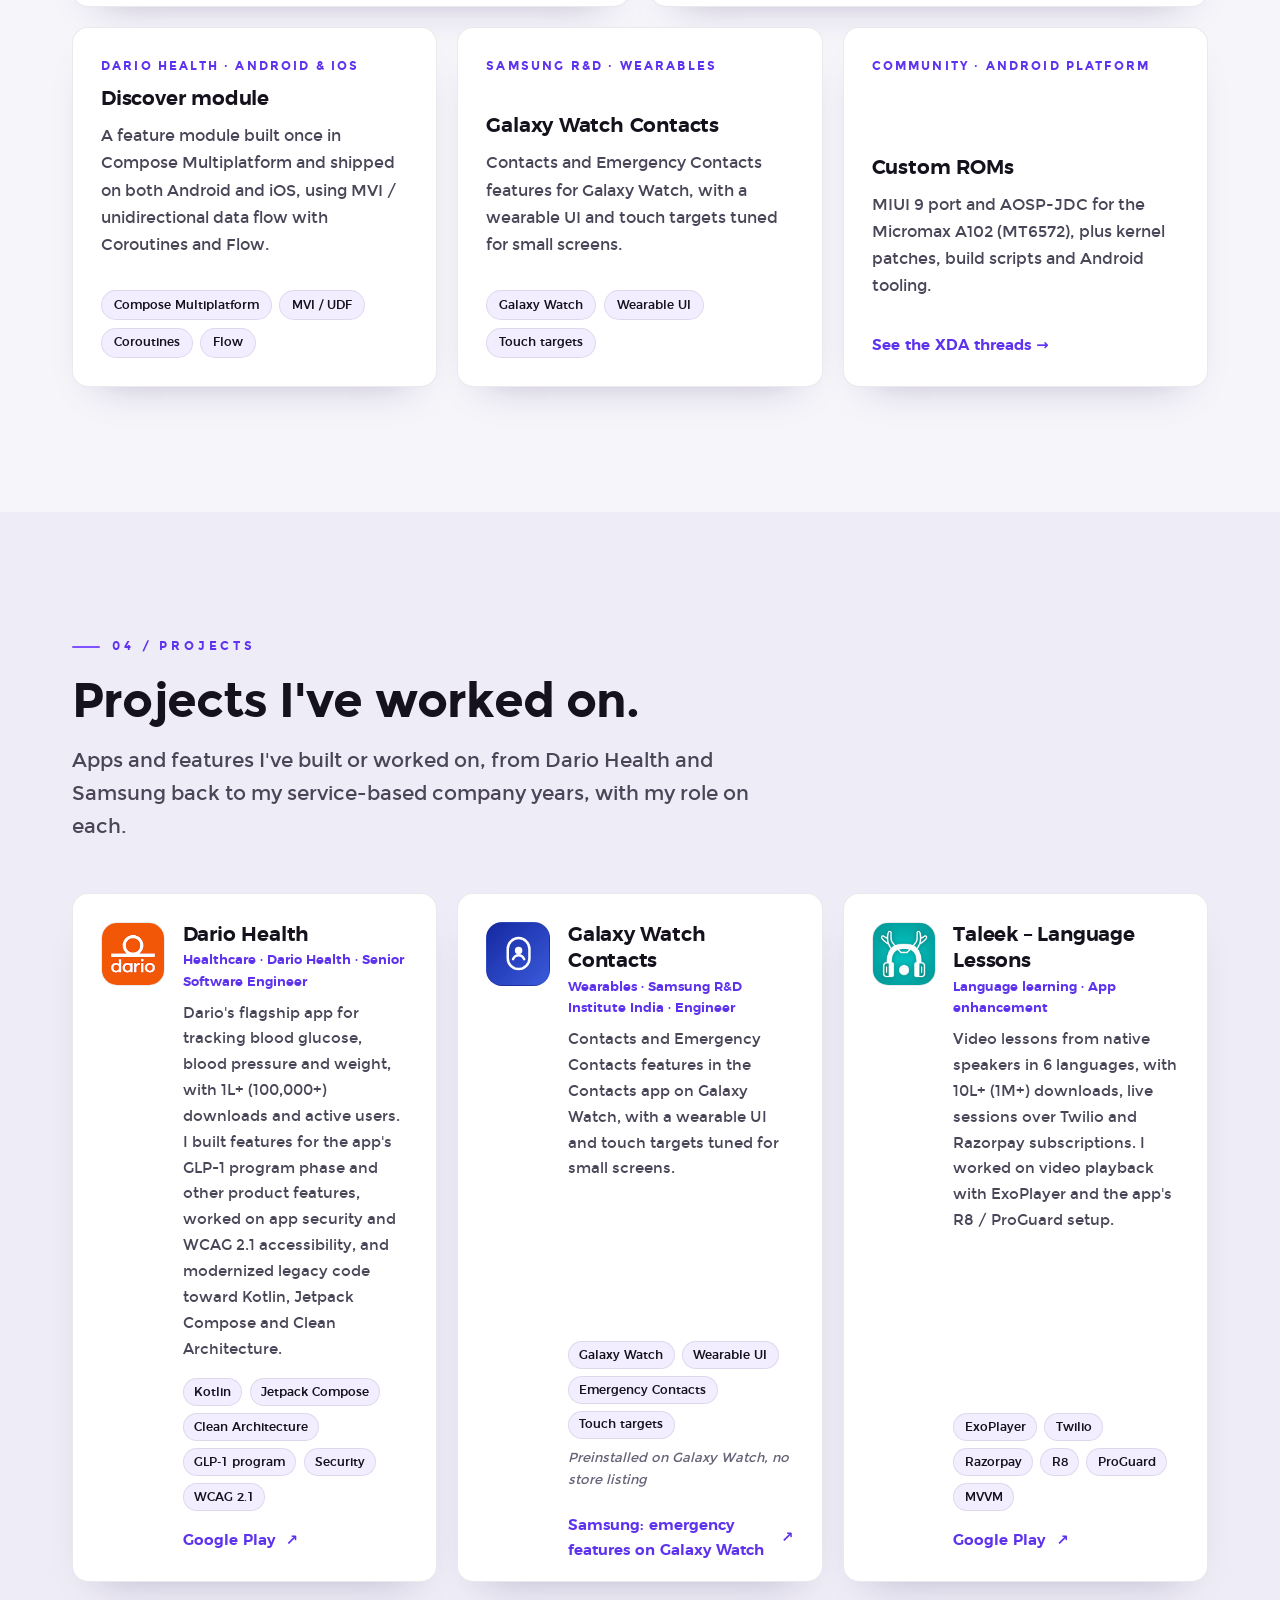
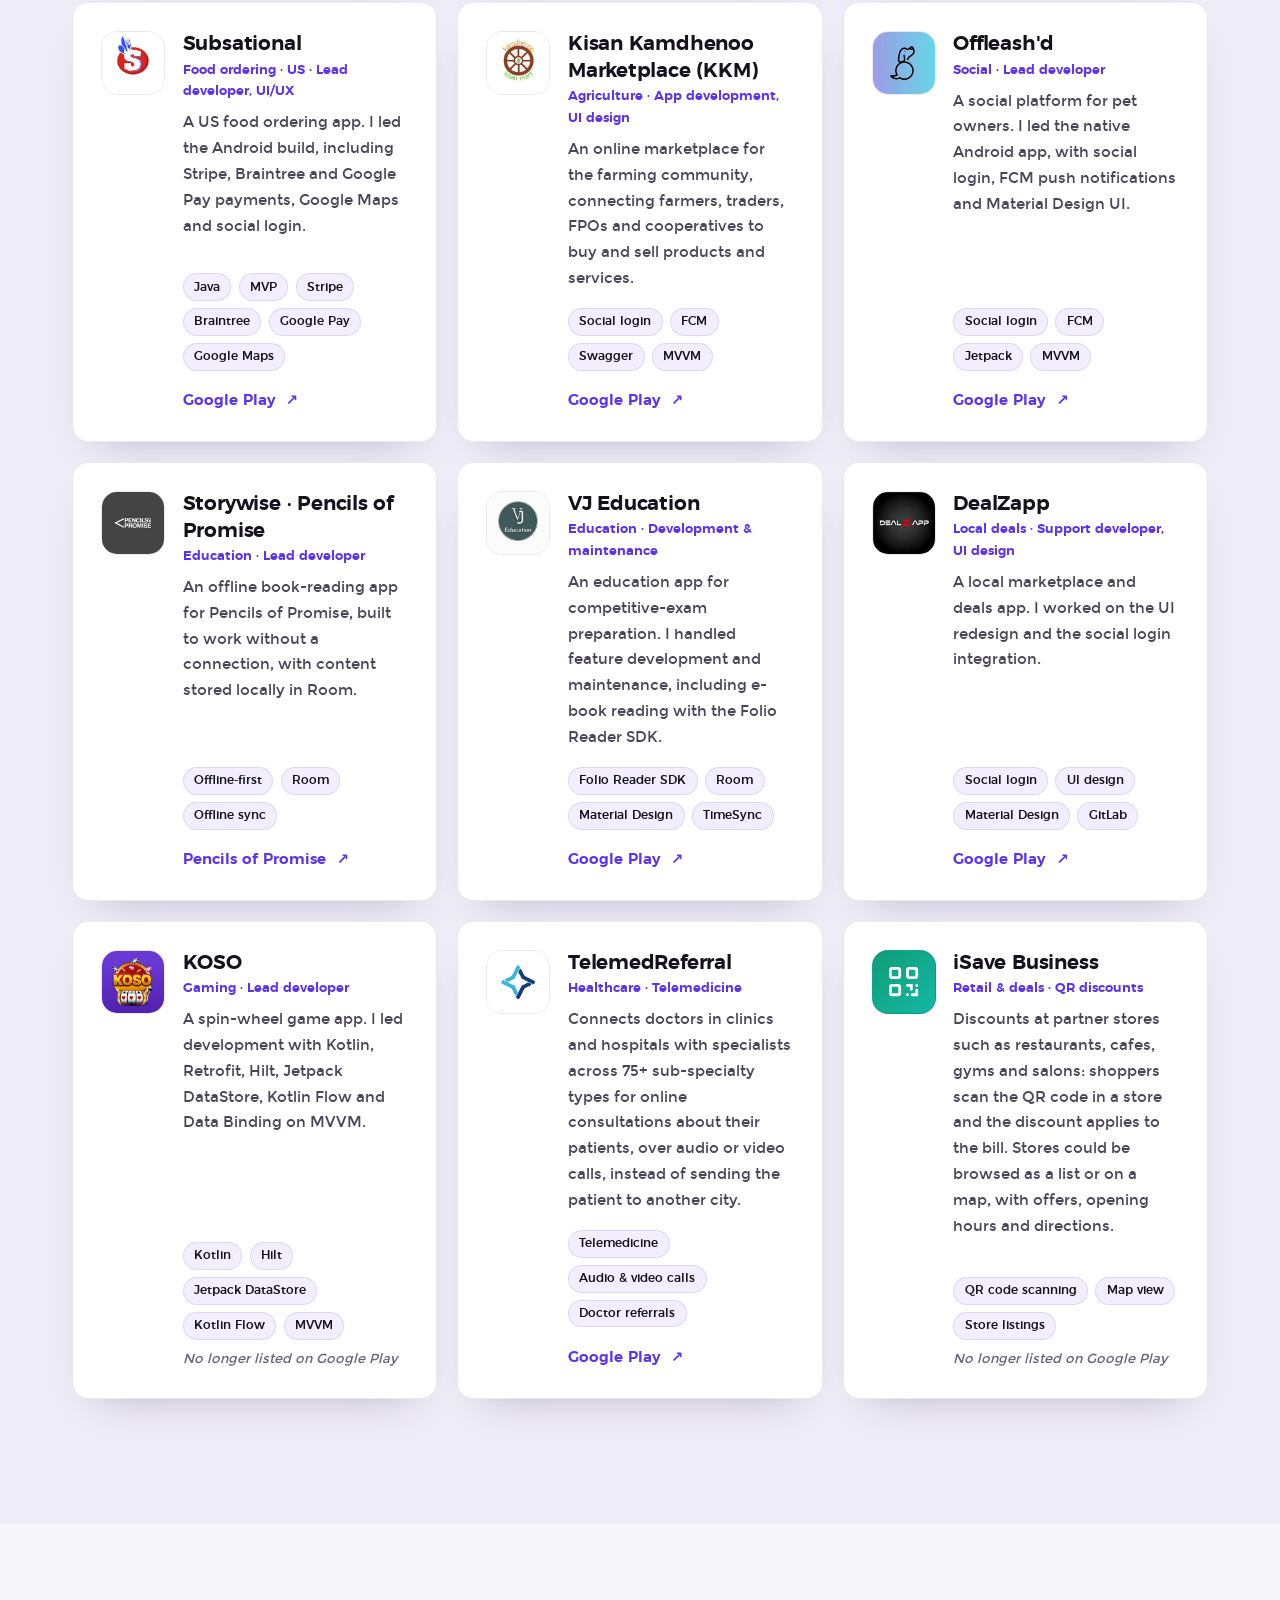
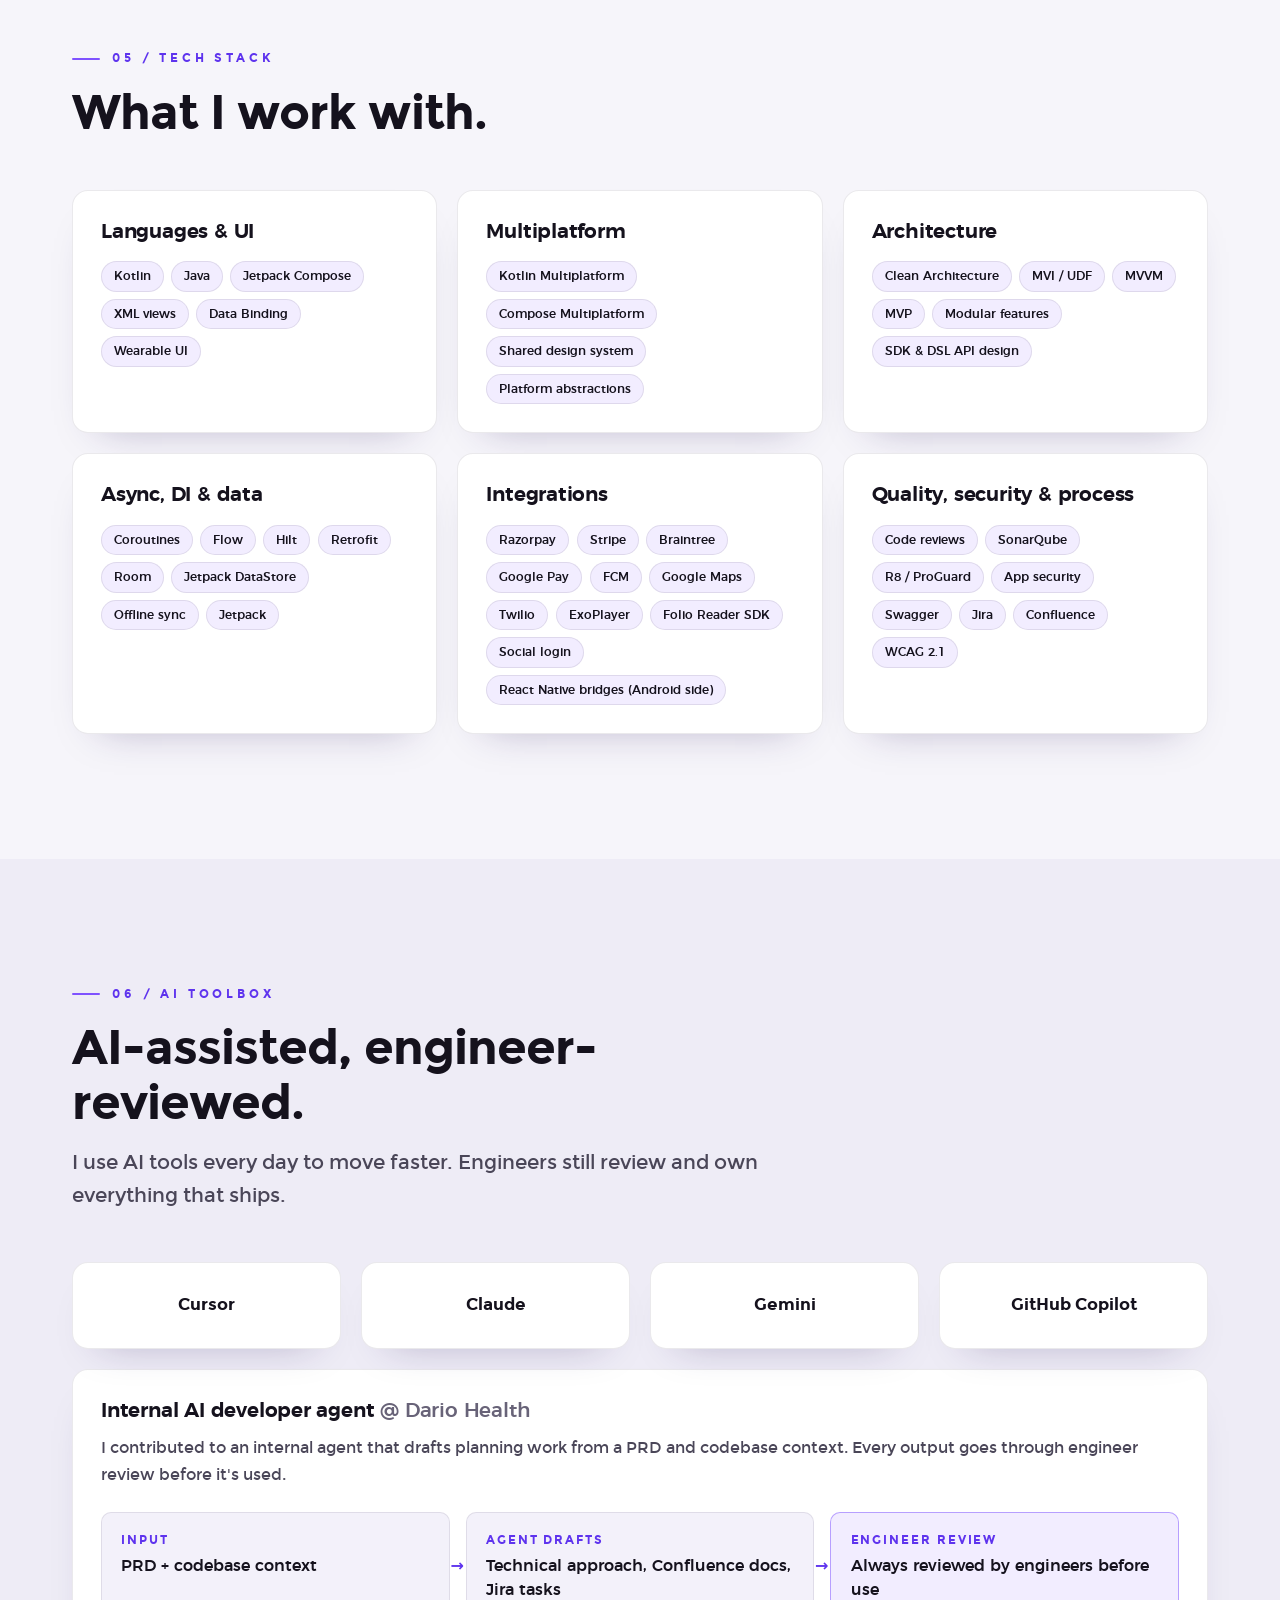
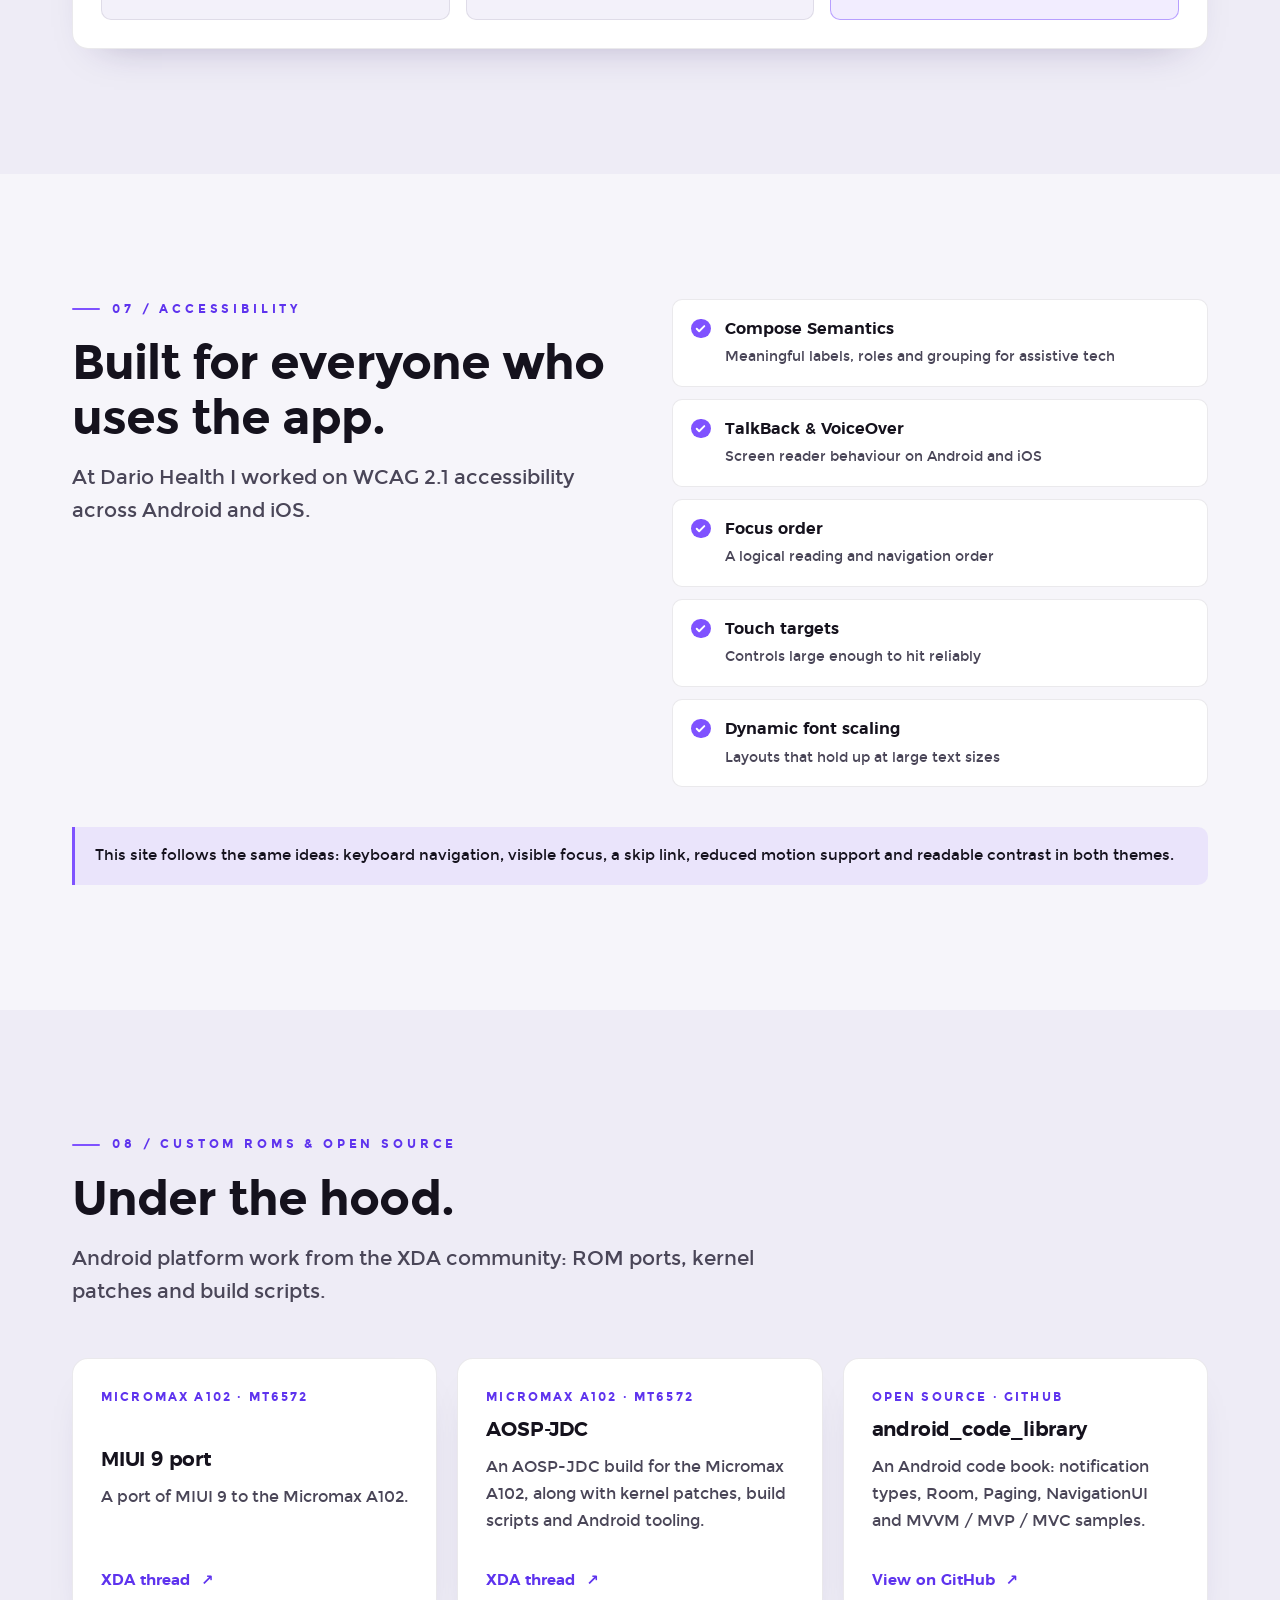
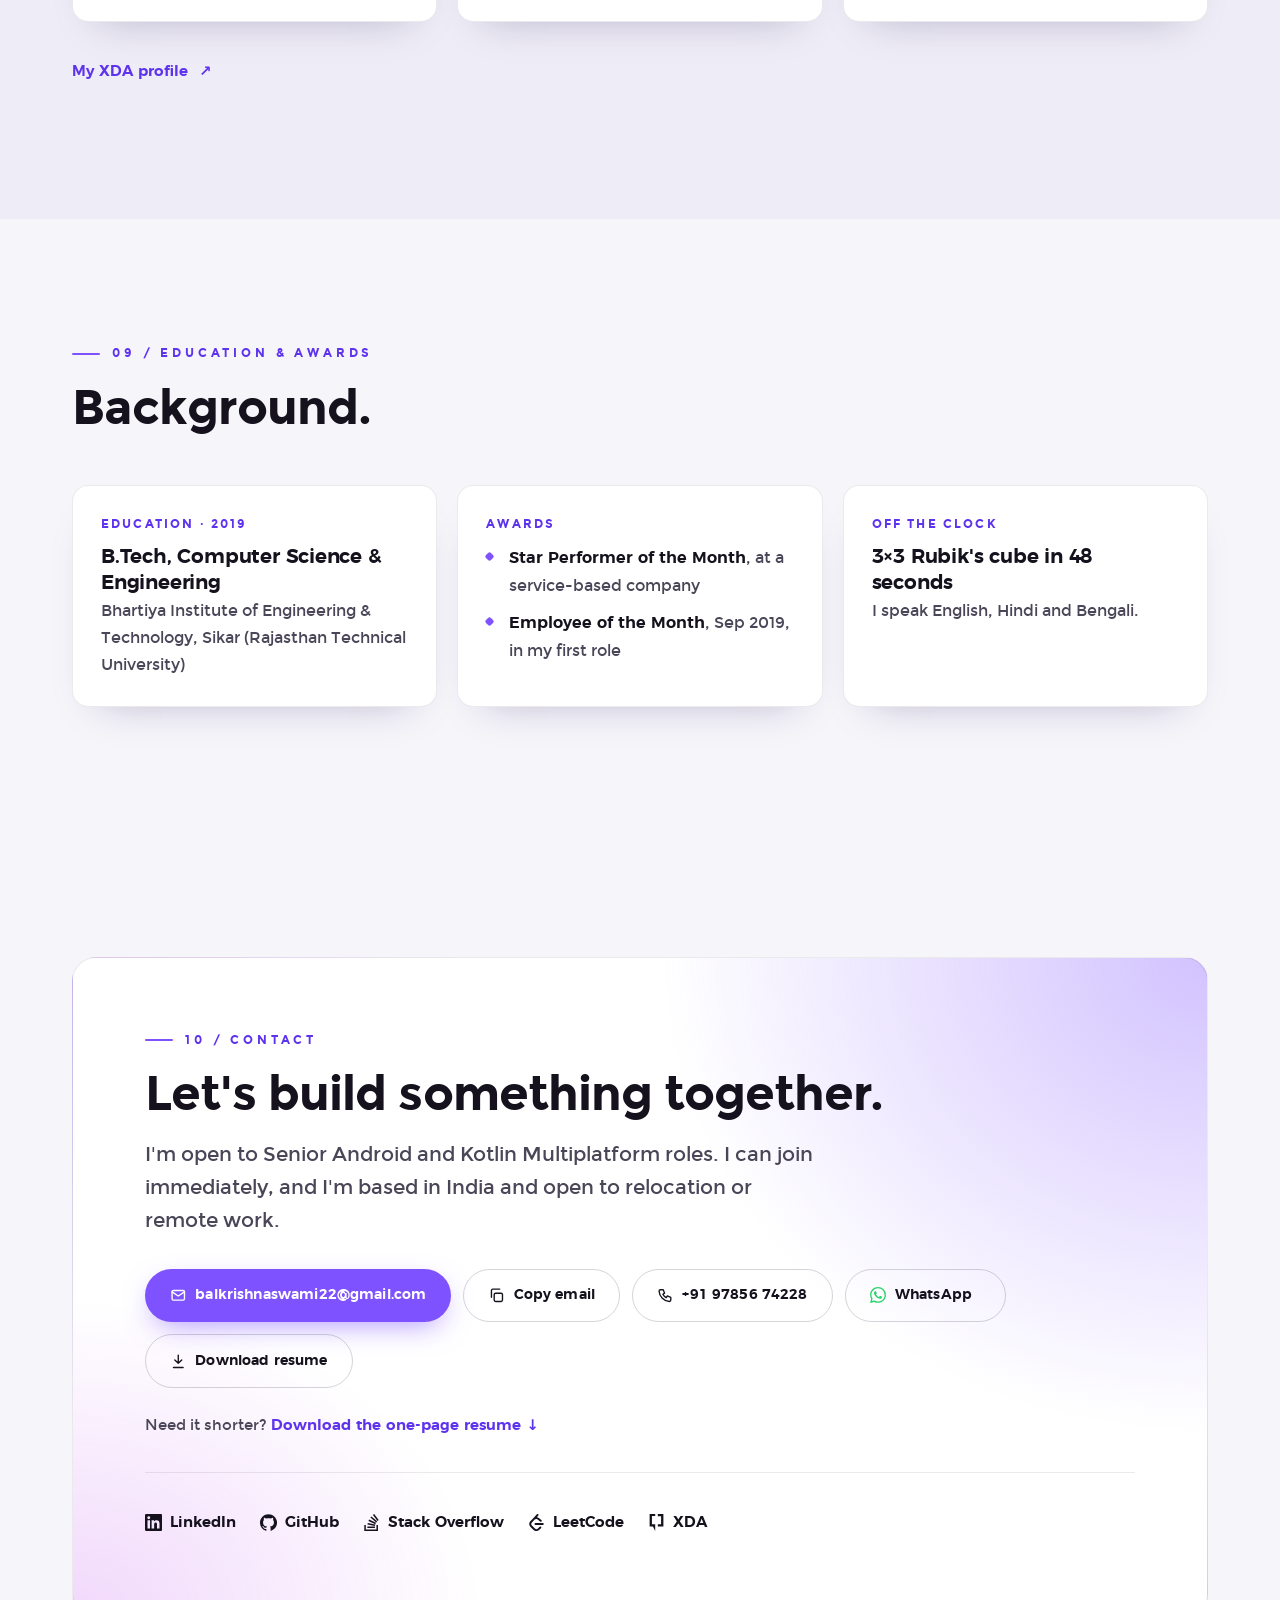
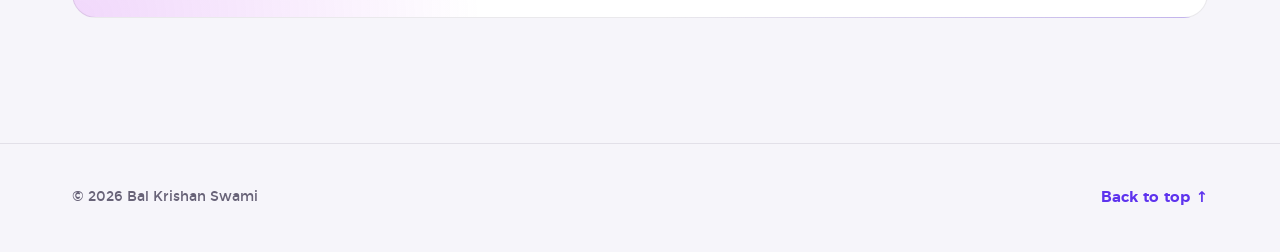
==== commit 01ed97cb: "Link the one-page resume from the contact section Co-Authored-By: Claude Opus 5.5 <noreply@anthropic" ====
--- a/index.html
+++ b/index.html
@@ -776,6 +776,7 @@
                             Download resume
                         </a>
                     </div>
+                    <p class="contact__resume-alt">Need it shorter? <a class="text-link" href="data/resume-1page.pdf" download="Bal_Krishan_Swami_Resume_1page.pdf">Download the one-page resume <span aria-hidden="true">↓</span></a></p>
                     <p class="sr-only" role="status" aria-live="polite" id="copy-status"></p>
 
                     <ul class="contact__links" aria-label="Profiles">
--- a/assets/css/style.css
+++ b/assets/css/style.css
@@ -645,6 +645,7 @@
     .contact__actions .btn--primary { font-size: .86rem; white-space: nowrap; overflow-wrap: normal; }
     .contact__links { gap: .25rem 1.25rem; }
 }
+.contact__resume-alt { margin: -1rem 0 1.5rem; color: var(--text); font-size: .92rem; }
 .contact__links { display: flex; flex-wrap: wrap; gap: .5rem 1.5rem; padding-top: 1.75rem; border-top: 1px solid var(--border); }
 .contact__links a { display: inline-flex; align-items: center; gap: .5rem; min-height: 44px; color: var(--text-strong); font-weight: 600; font-size: .92rem; }
 .contact__links a:hover { color: var(--accent-text); }
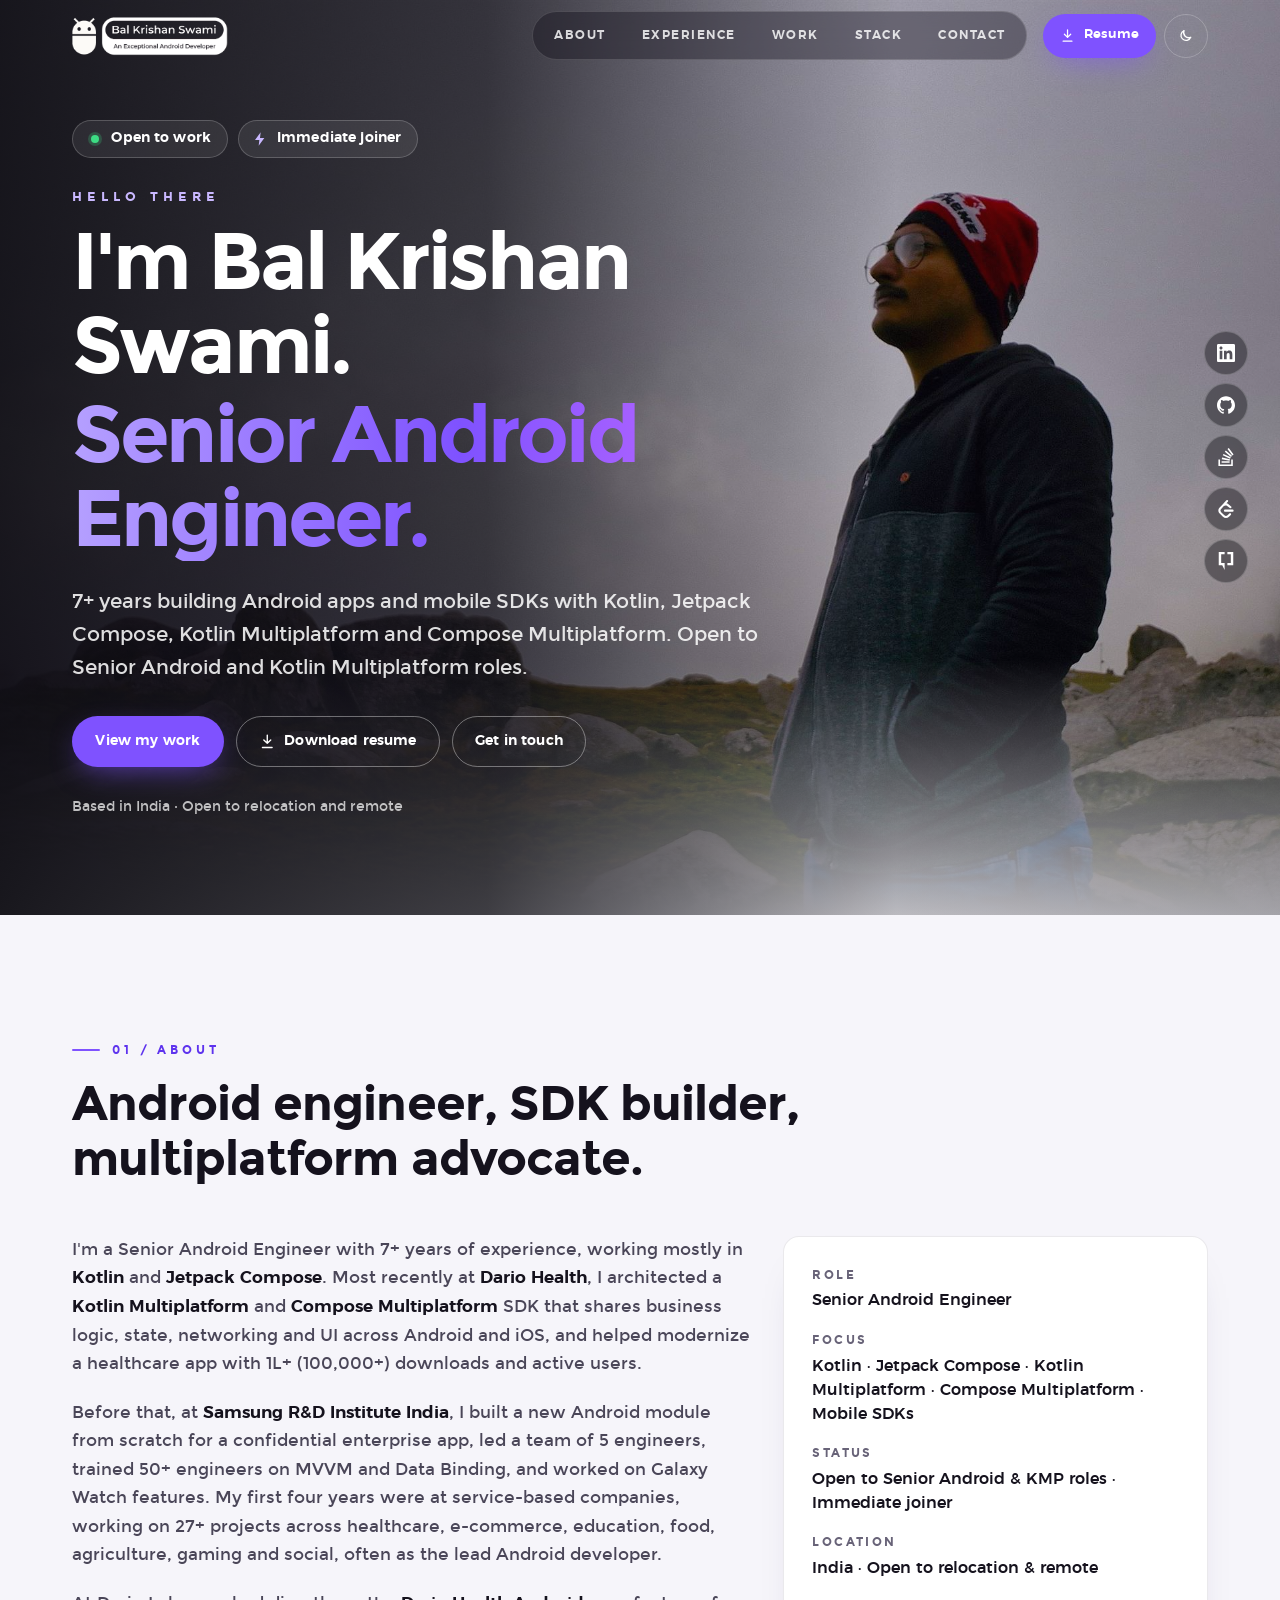
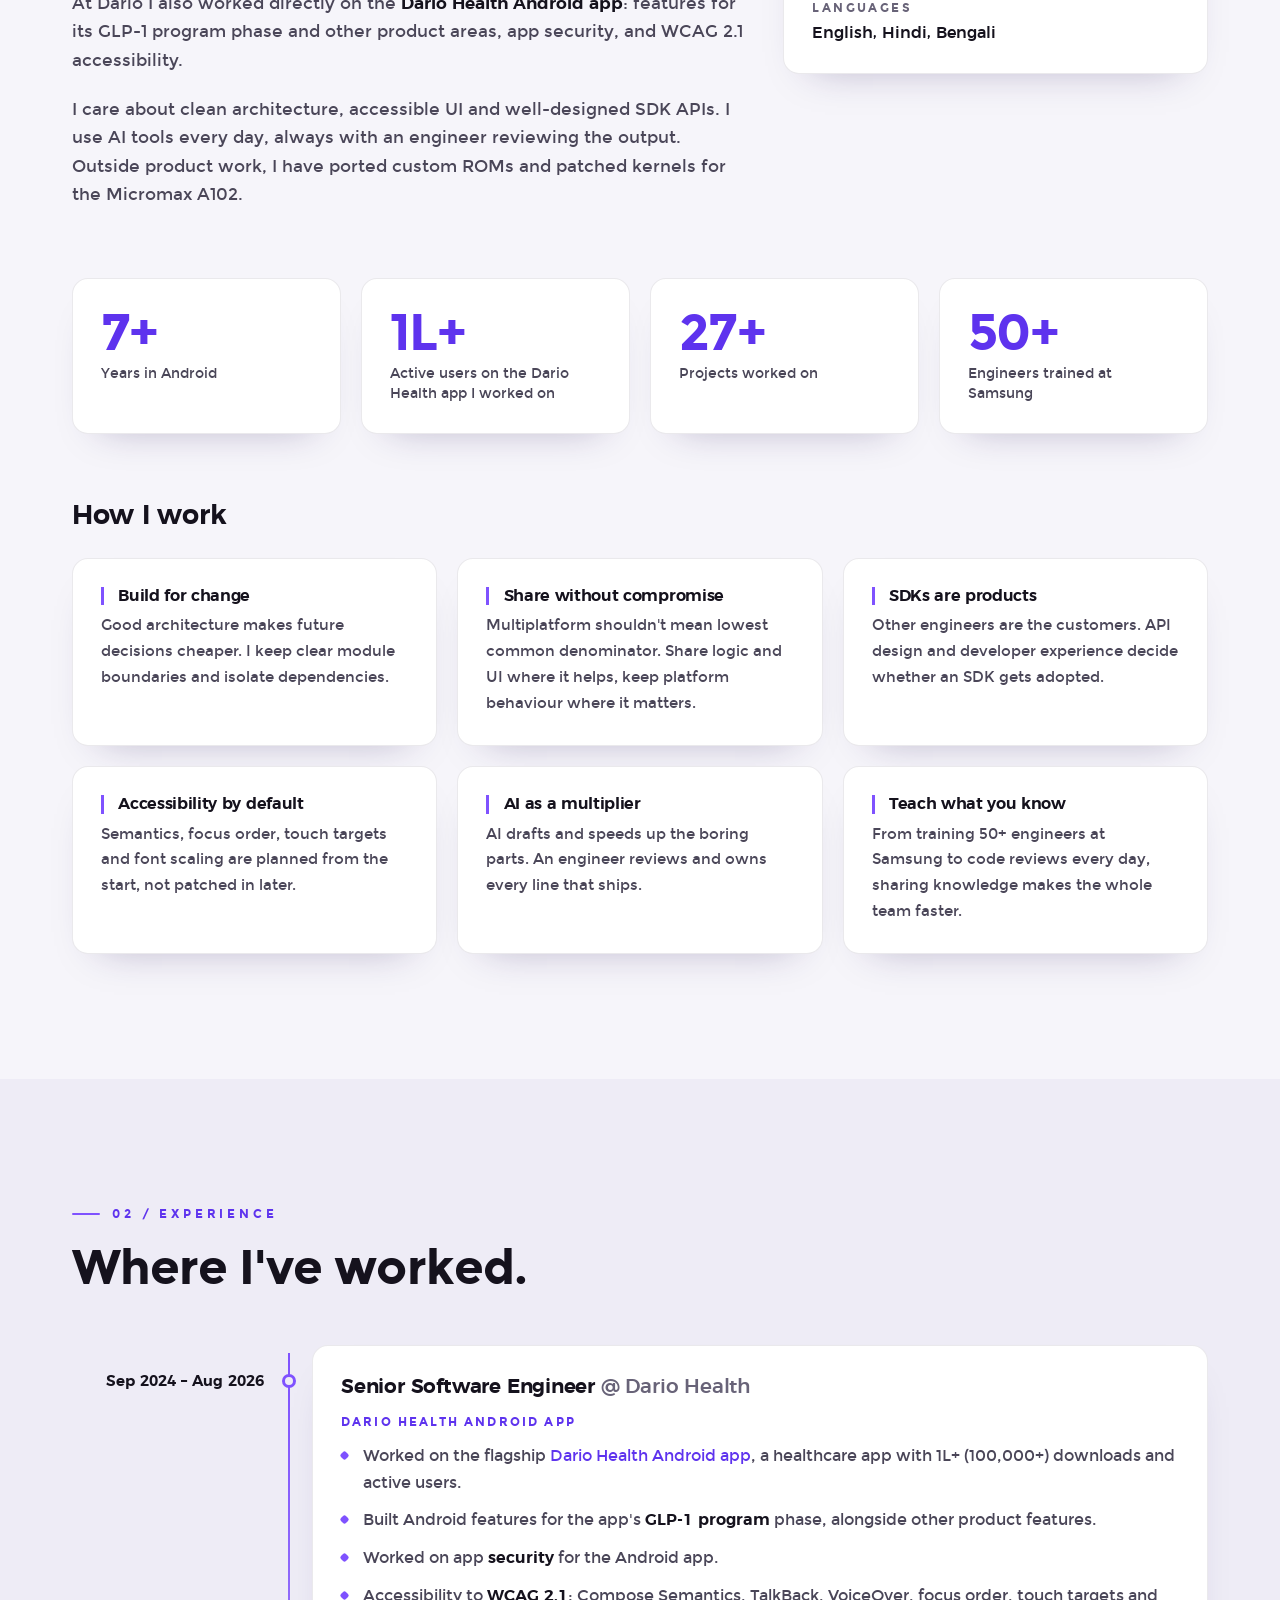
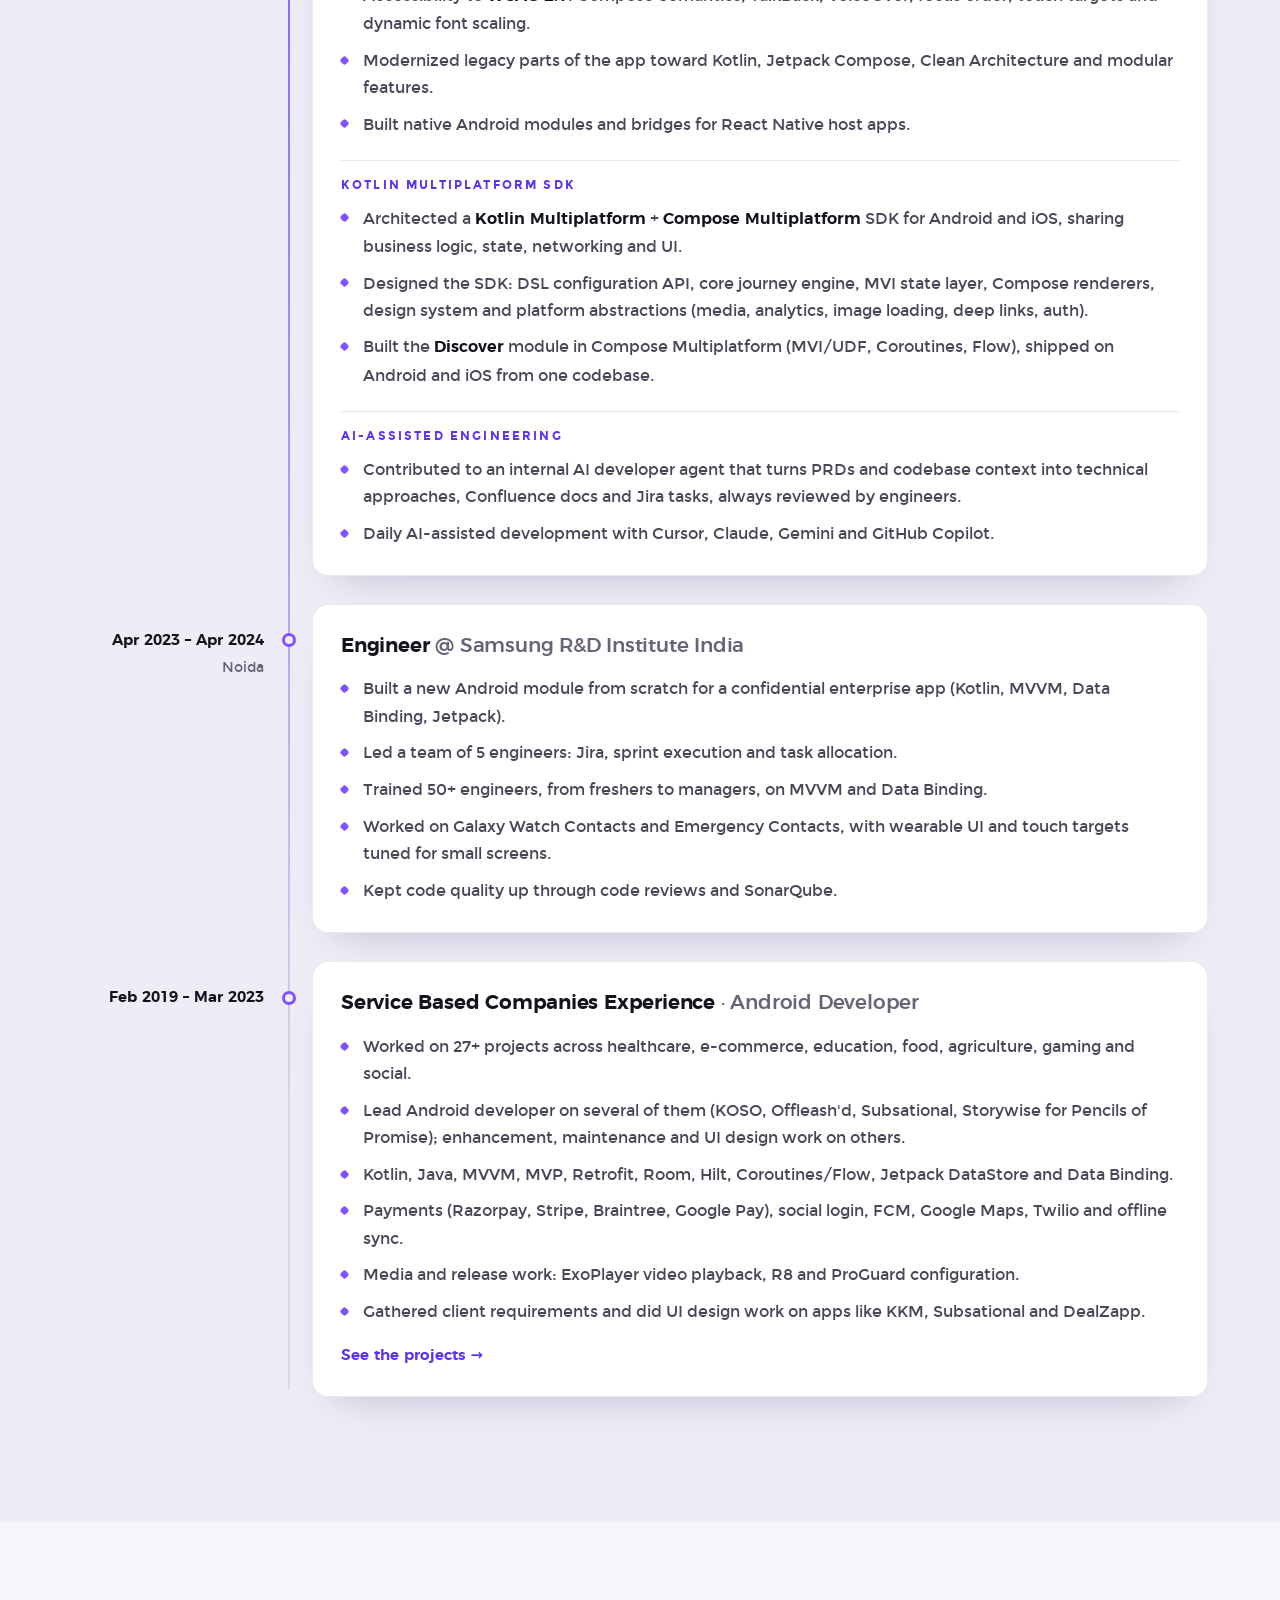
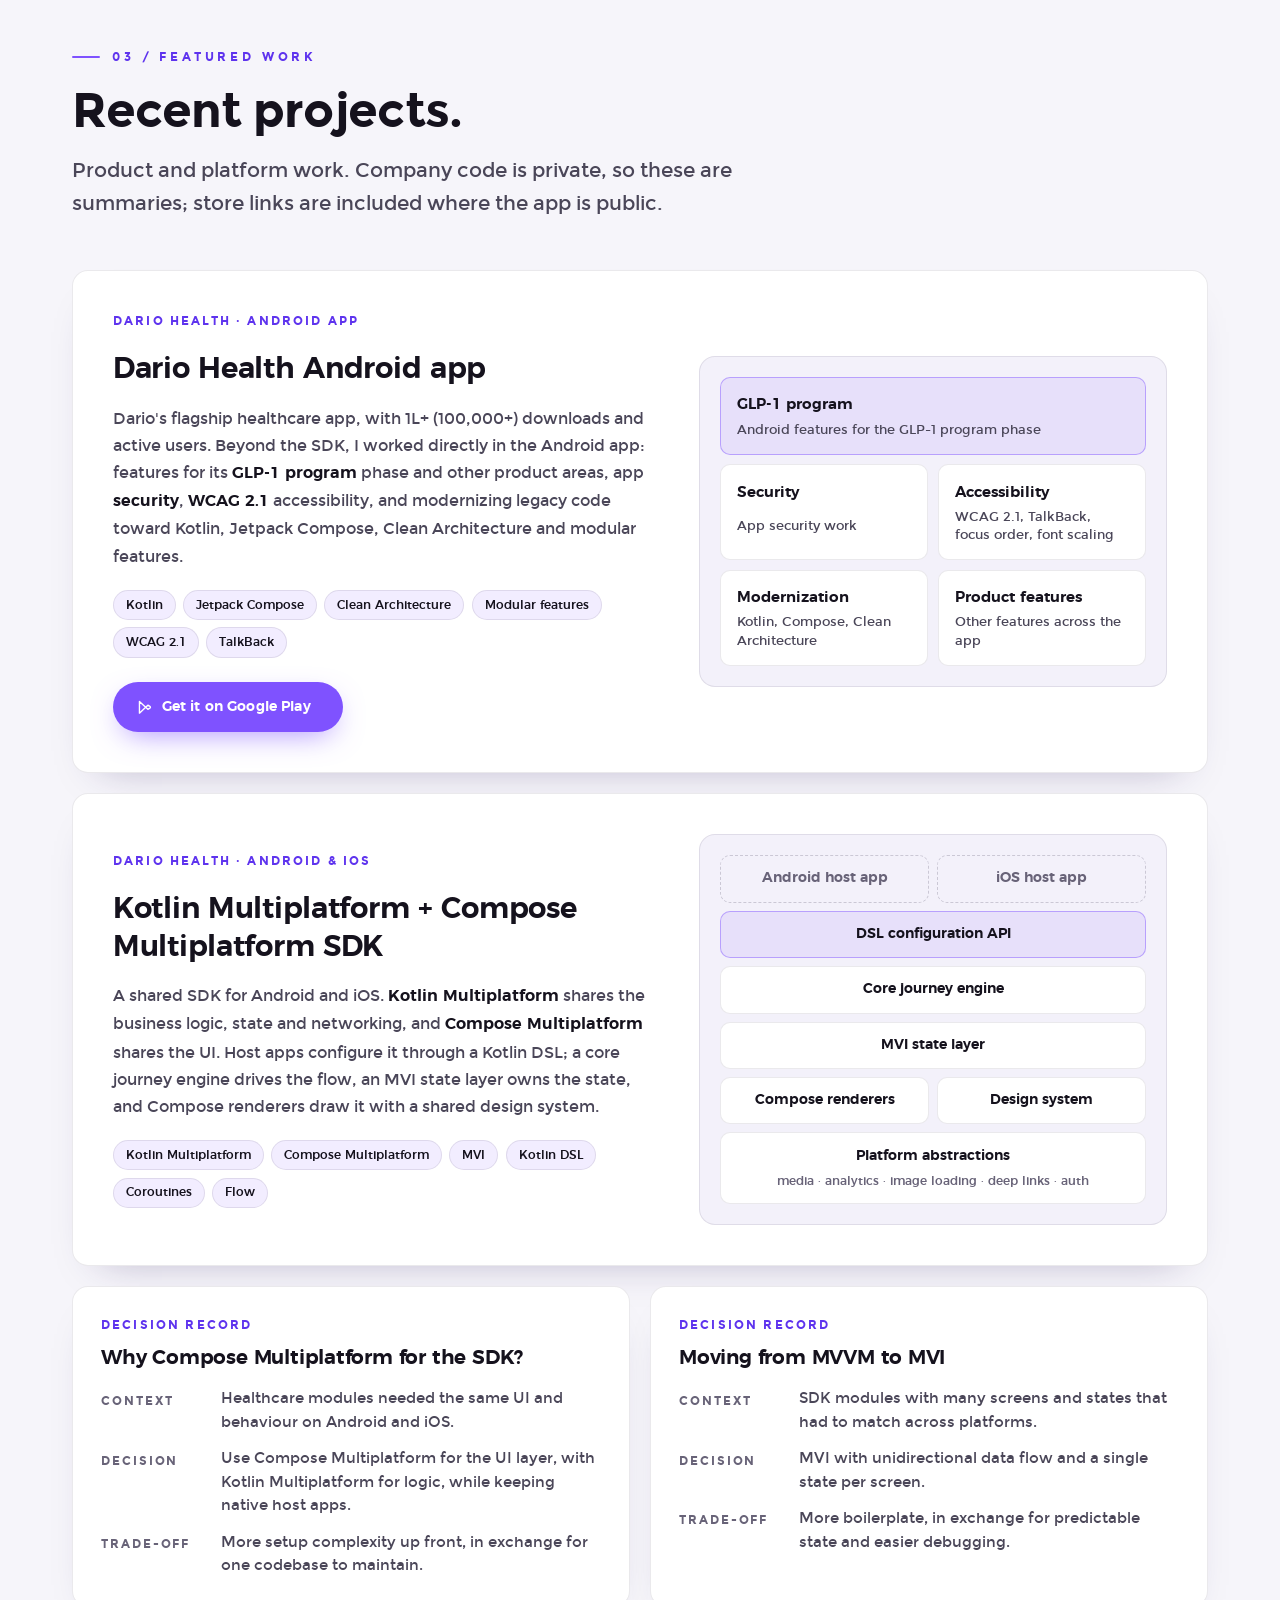
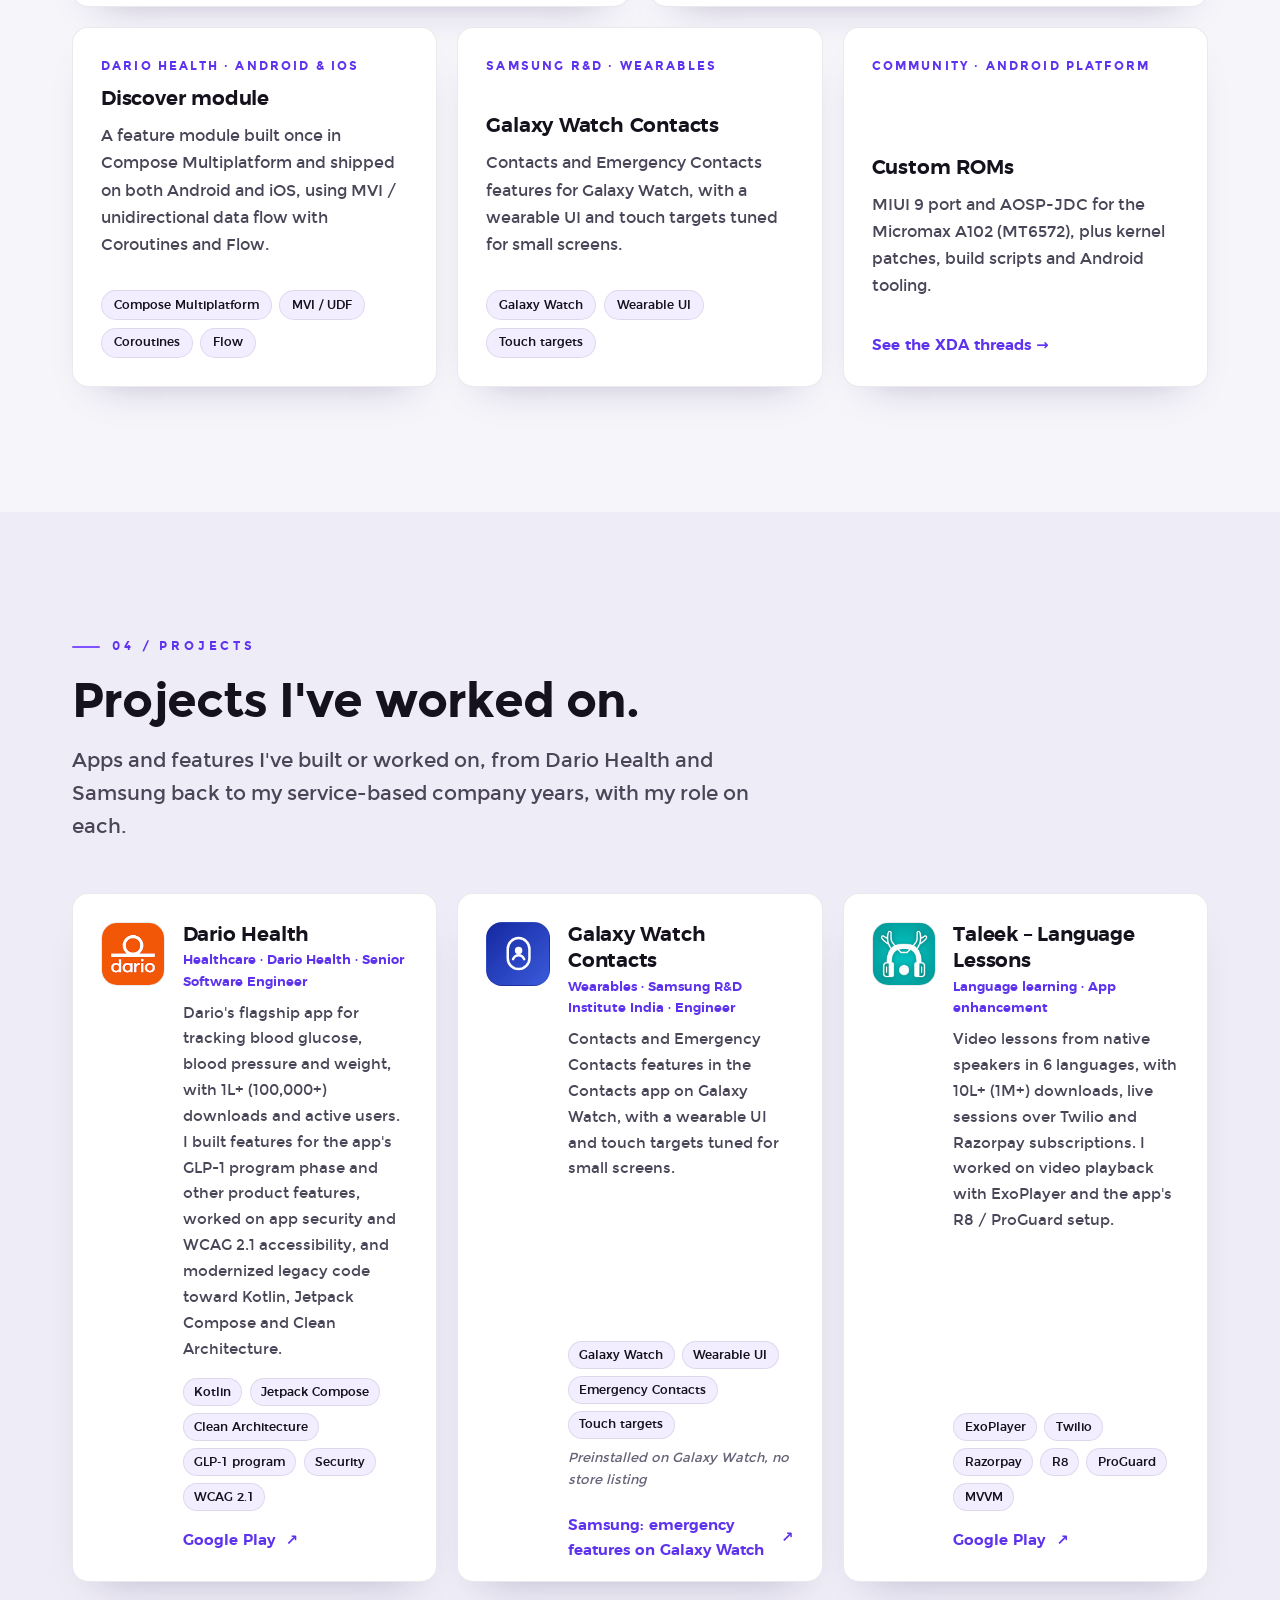
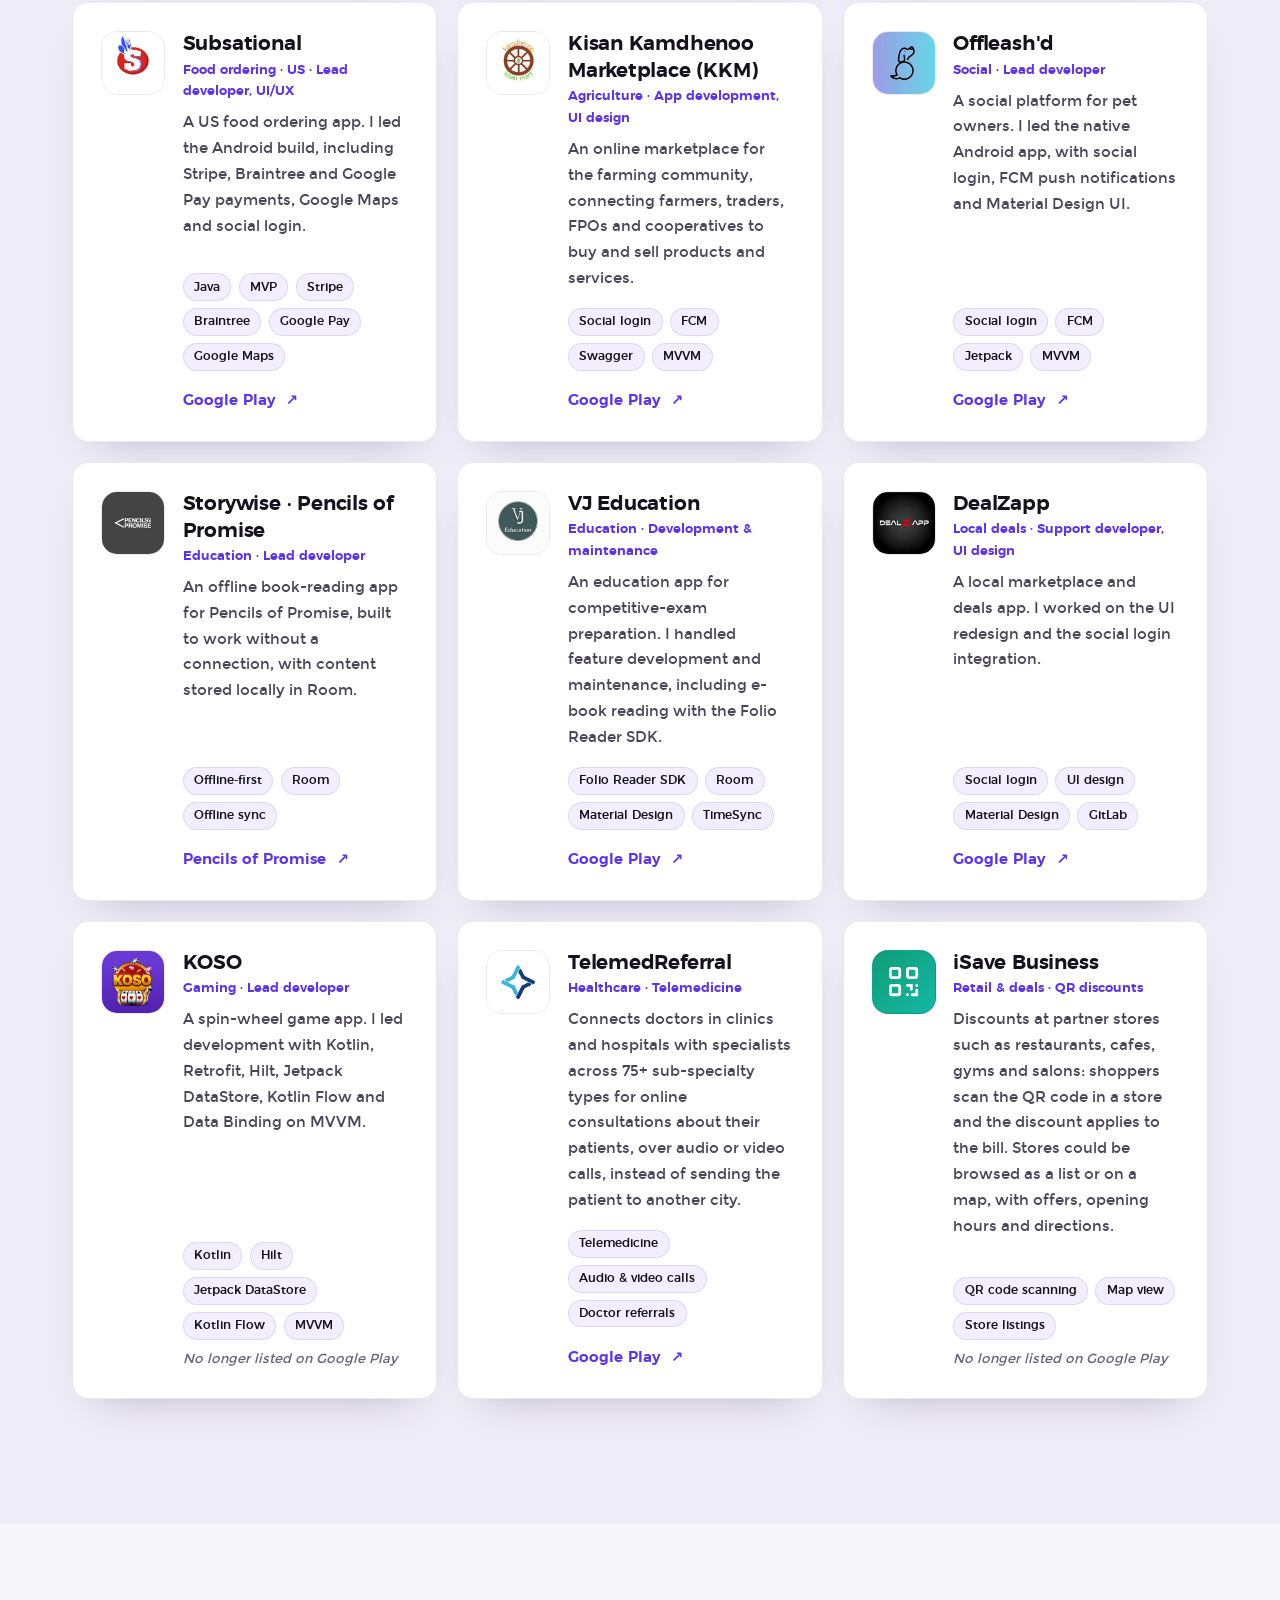
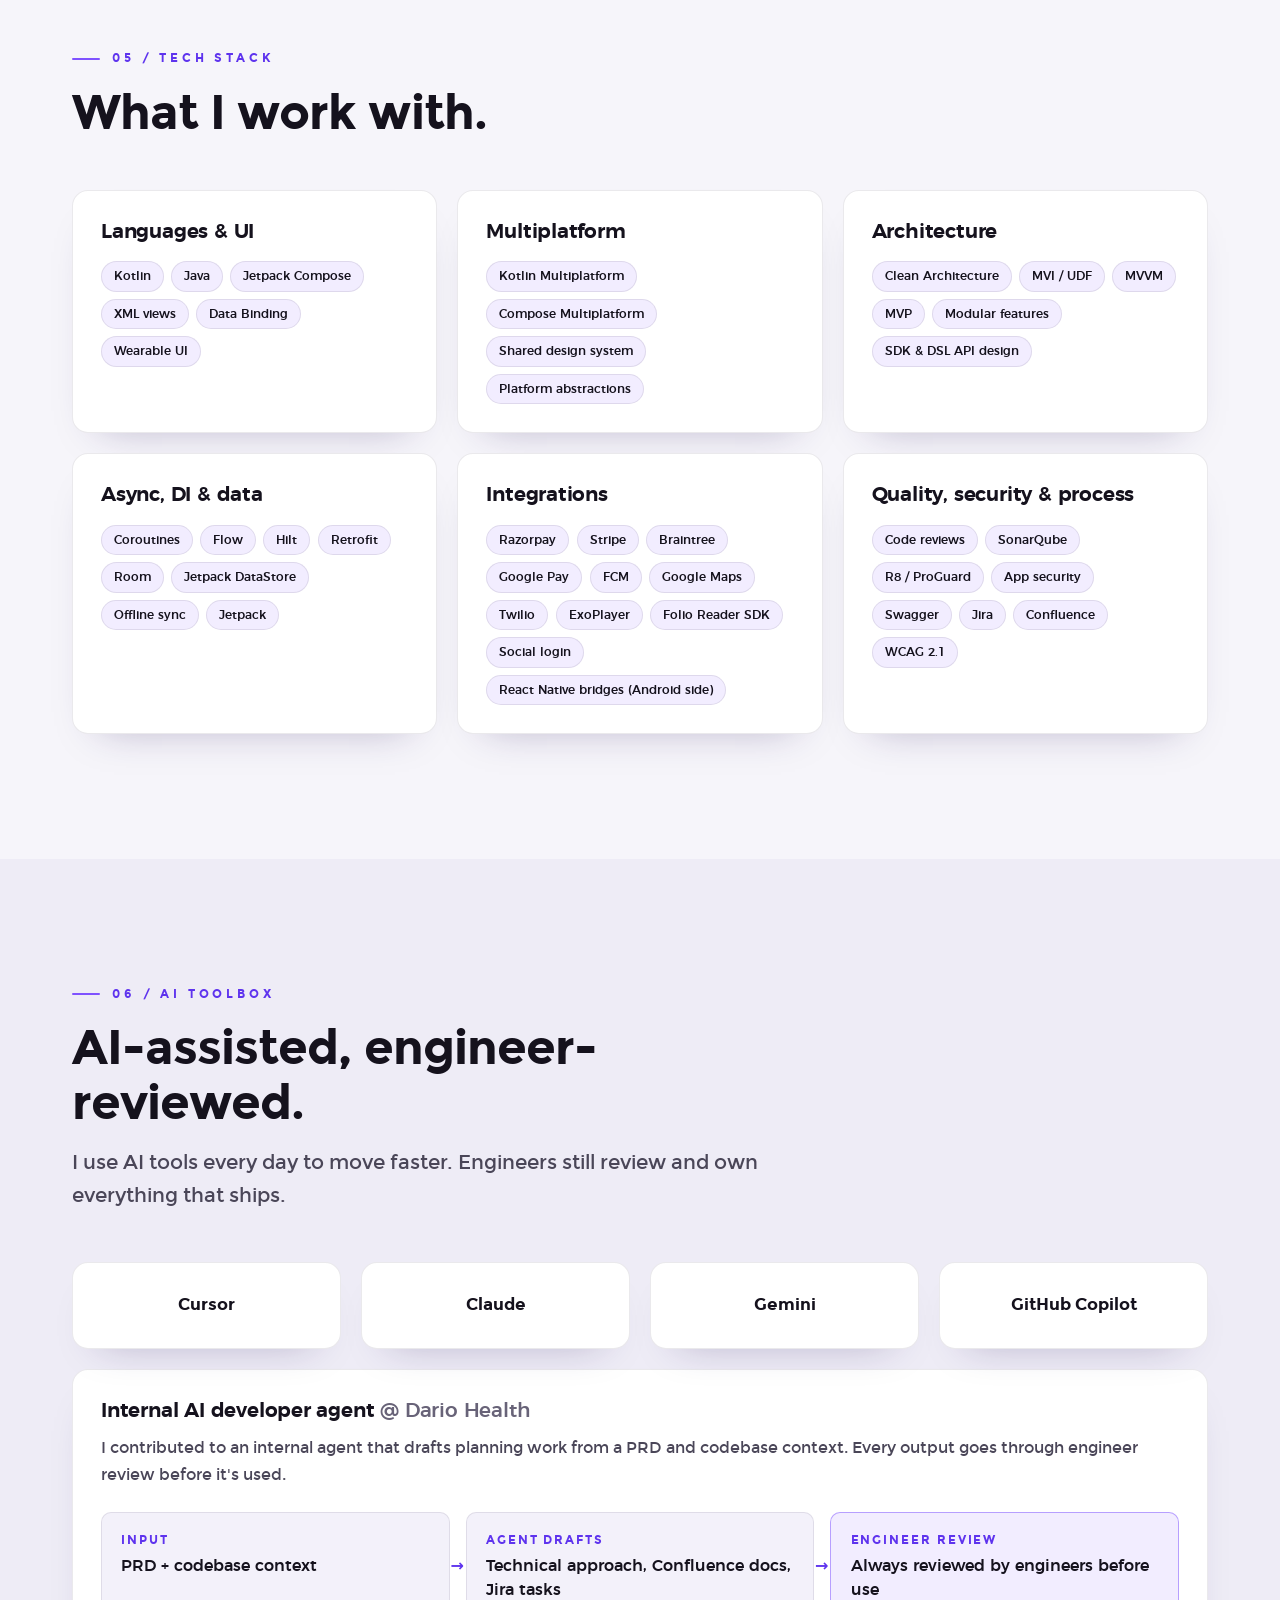
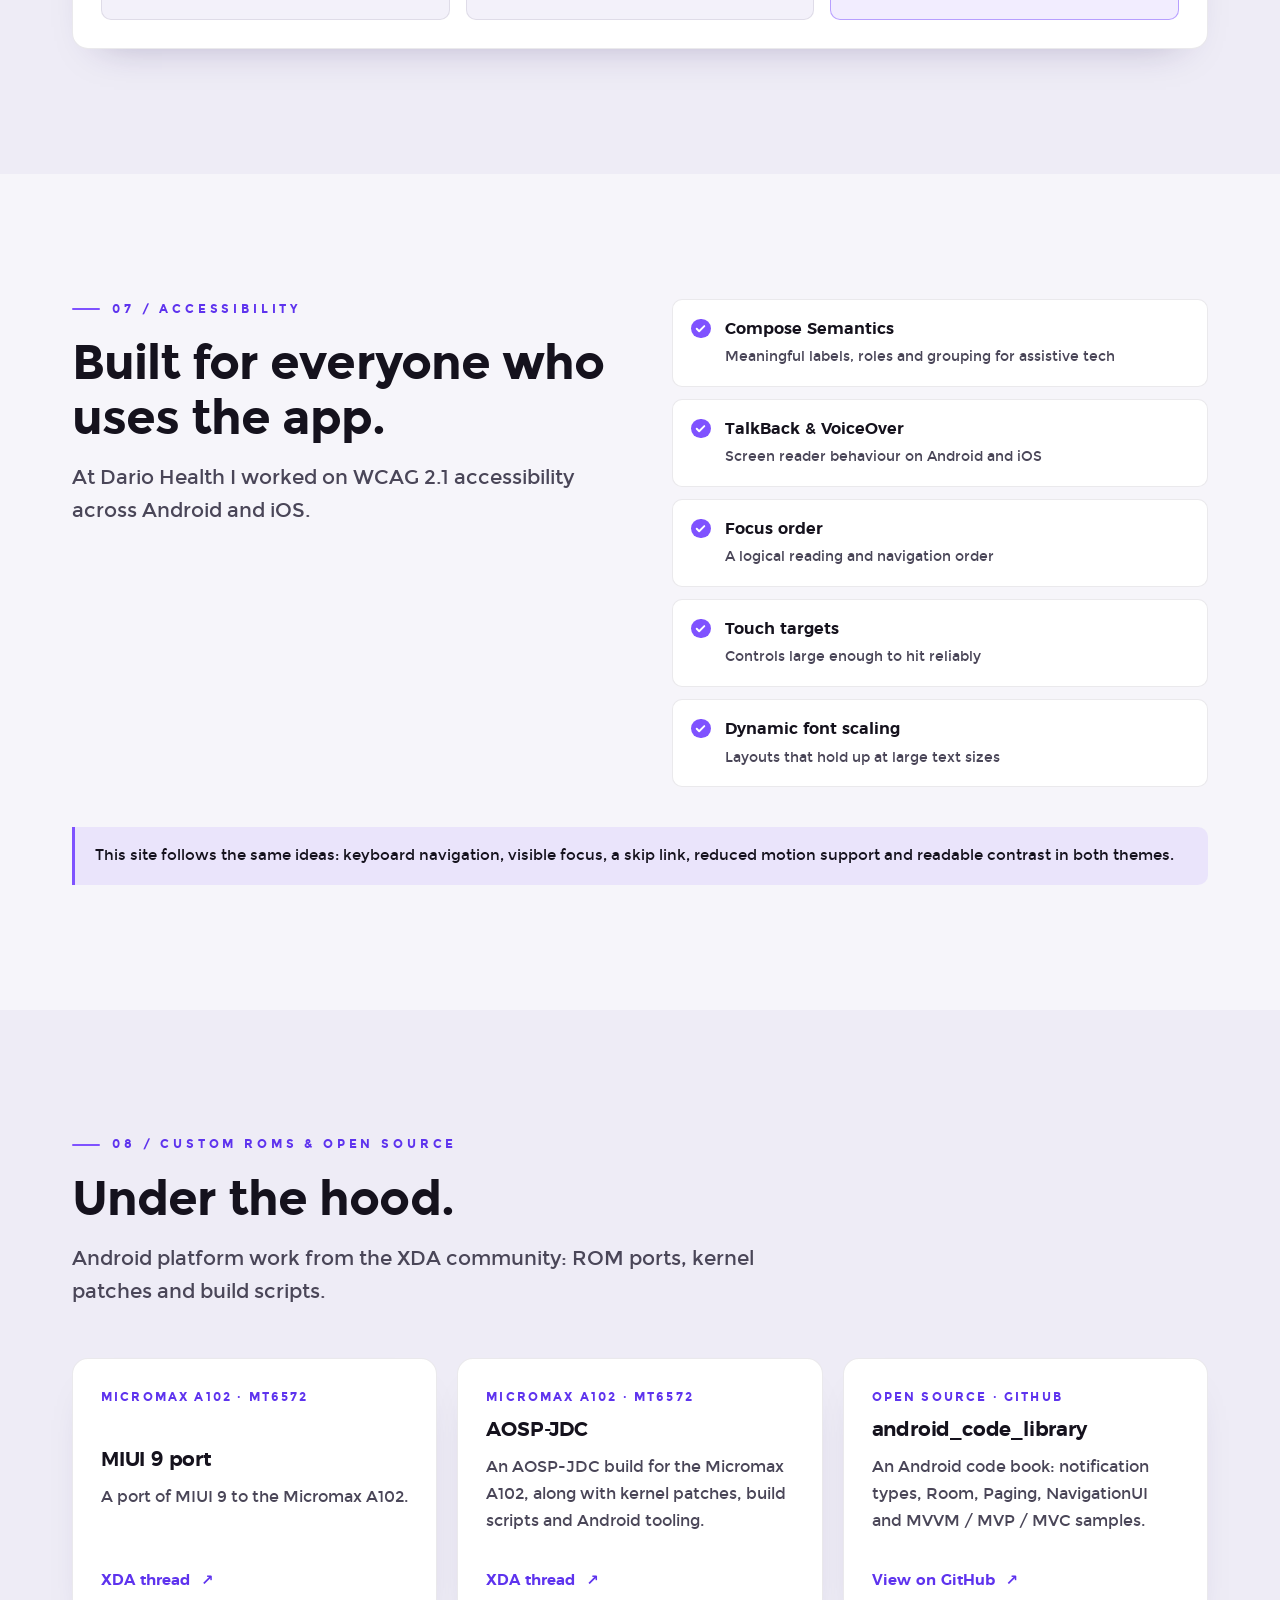
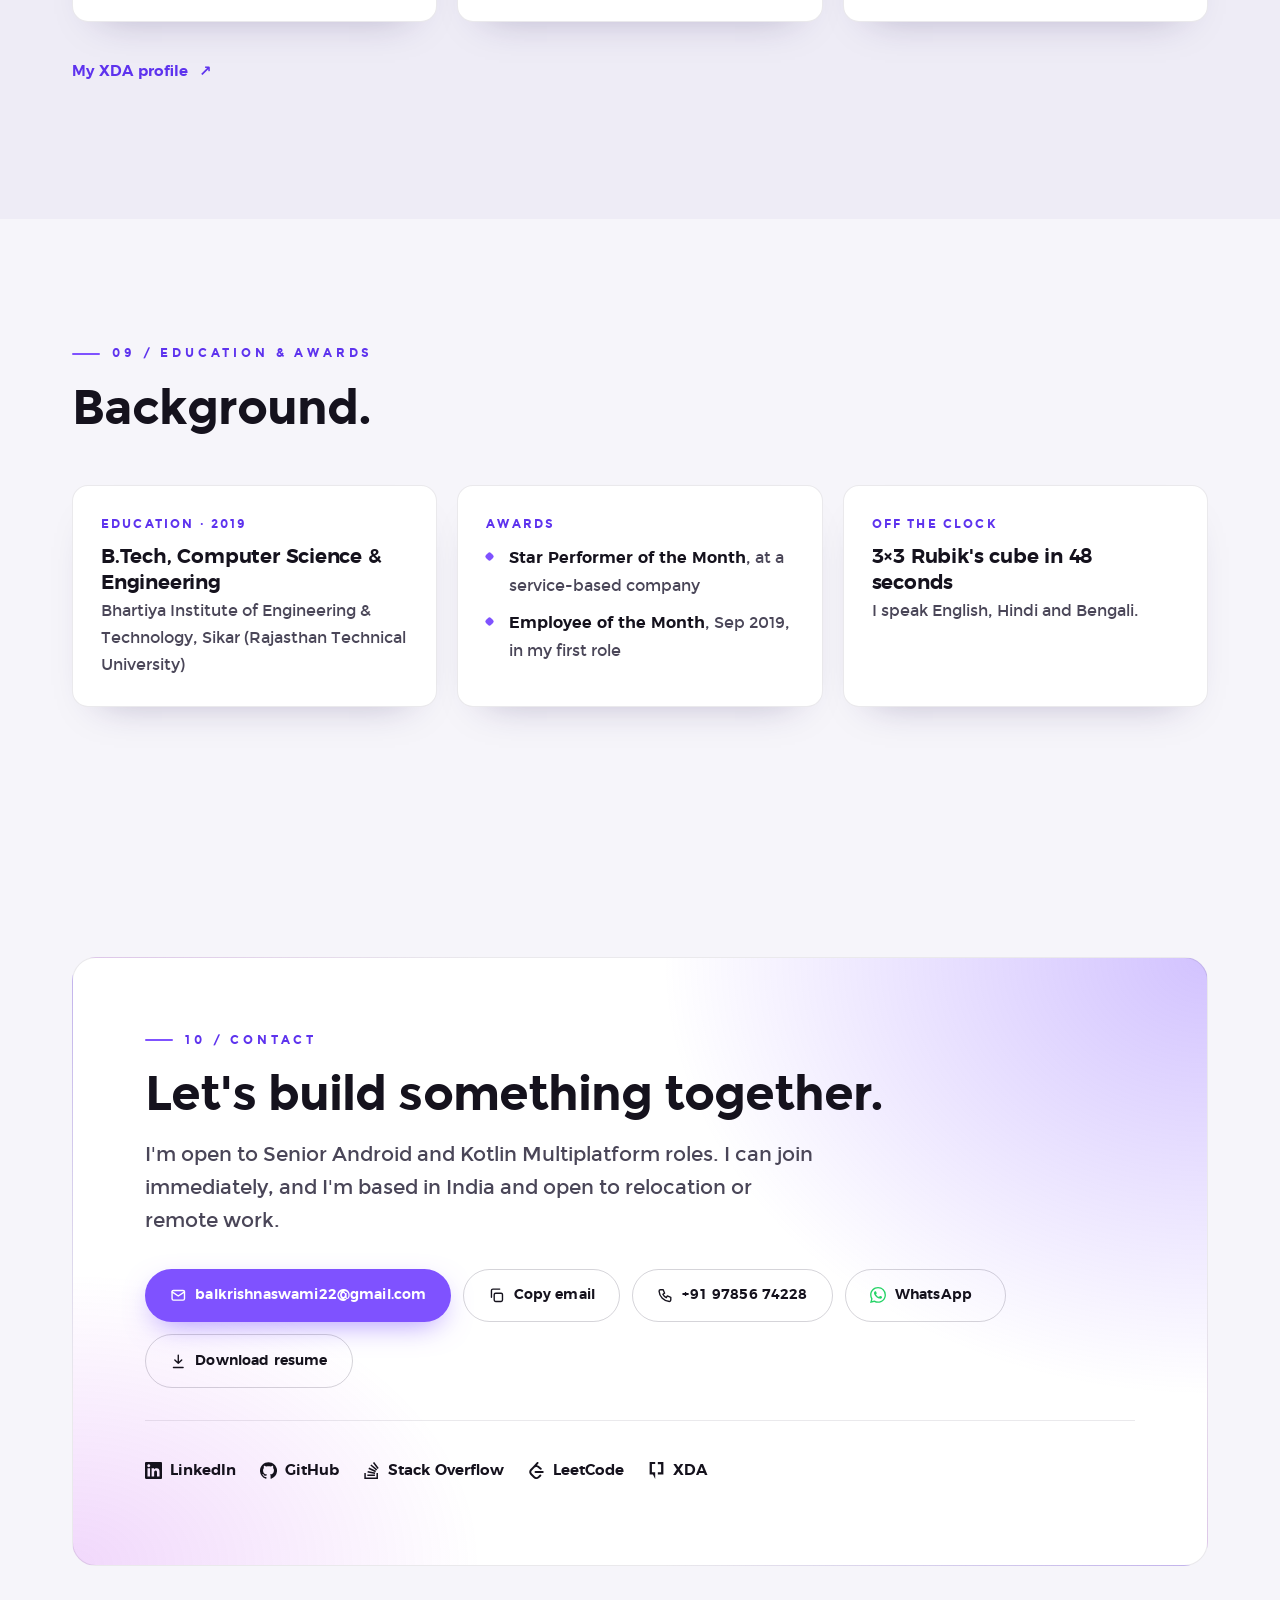
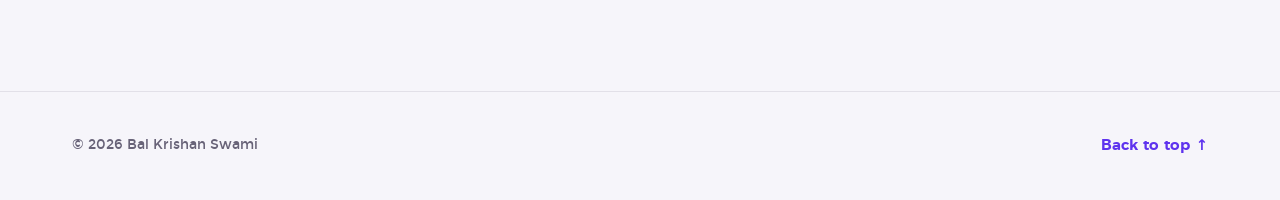
==== commit 5afcf829: "Serve only the two-page resume Remove the one-page resume link and PDF; the download buttons now sav" ====
--- a/index.html
+++ b/index.html
@@ -106,7 +106,7 @@
             </nav>
 
             <div class="site-header__actions">
-                <a class="btn btn--sm btn--primary header-resume" href="data/resume.pdf" download="Bal_Krishan_Swami_Resume.pdf">
+                <a class="btn btn--sm btn--primary header-resume" href="data/resume.pdf" download="Bal-Krishan-Swami-SDE2-AI-Engineer-7-Years.pdf">
                     <svg aria-hidden="true" viewBox="0 0 24 24" class="i"><path d="M12 3v12m0 0l-5-5m5 5l5-5M5 21h14"/></svg>
                     Resume
                 </a>
@@ -157,7 +157,7 @@
                 </p>
                 <div class="hero__ctas">
                     <a class="btn btn--primary" href="#work">View my work</a>
-                    <a class="btn btn--ghost" href="data/resume.pdf" download="Bal_Krishan_Swami_Resume.pdf">
+                    <a class="btn btn--ghost" href="data/resume.pdf" download="Bal-Krishan-Swami-SDE2-AI-Engineer-7-Years.pdf">
                         <svg aria-hidden="true" viewBox="0 0 24 24" class="i"><path d="M12 3v12m0 0l-5-5m5 5l5-5M5 21h14"/></svg>
                         Download resume
                     </a>
@@ -771,12 +771,11 @@
                             <span class="brand-icon brand-icon--whatsapp" aria-hidden="true"></span>
                             WhatsApp<span class="sr-only"> (opens in a new tab)</span>
                         </a>
-                        <a class="btn btn--ghost btn--lg" href="data/resume.pdf" download="Bal_Krishan_Swami_Resume.pdf">
+                        <a class="btn btn--ghost btn--lg" href="data/resume.pdf" download="Bal-Krishan-Swami-SDE2-AI-Engineer-7-Years.pdf">
                             <svg aria-hidden="true" viewBox="0 0 24 24" class="i"><path d="M12 3v12m0 0l-5-5m5 5l5-5M5 21h14"/></svg>
                             Download resume
                         </a>
                     </div>
-                    <p class="contact__resume-alt">Need it shorter? <a class="text-link" href="data/resume-1page.pdf" download="Bal_Krishan_Swami_Resume_1page.pdf">Download the one-page resume <span aria-hidden="true">↓</span></a></p>
                     <p class="sr-only" role="status" aria-live="polite" id="copy-status"></p>
 
                     <ul class="contact__links" aria-label="Profiles">
--- a/assets/css/style.css
+++ b/assets/css/style.css
@@ -645,7 +645,6 @@
     .contact__actions .btn--primary { font-size: .86rem; white-space: nowrap; overflow-wrap: normal; }
     .contact__links { gap: .25rem 1.25rem; }
 }
-.contact__resume-alt { margin: -1rem 0 1.5rem; color: var(--text); font-size: .92rem; }
 .contact__links { display: flex; flex-wrap: wrap; gap: .5rem 1.5rem; padding-top: 1.75rem; border-top: 1px solid var(--border); }
 .contact__links a { display: inline-flex; align-items: center; gap: .5rem; min-height: 44px; color: var(--text-strong); font-weight: 600; font-size: .92rem; }
 .contact__links a:hover { color: var(--accent-text); }
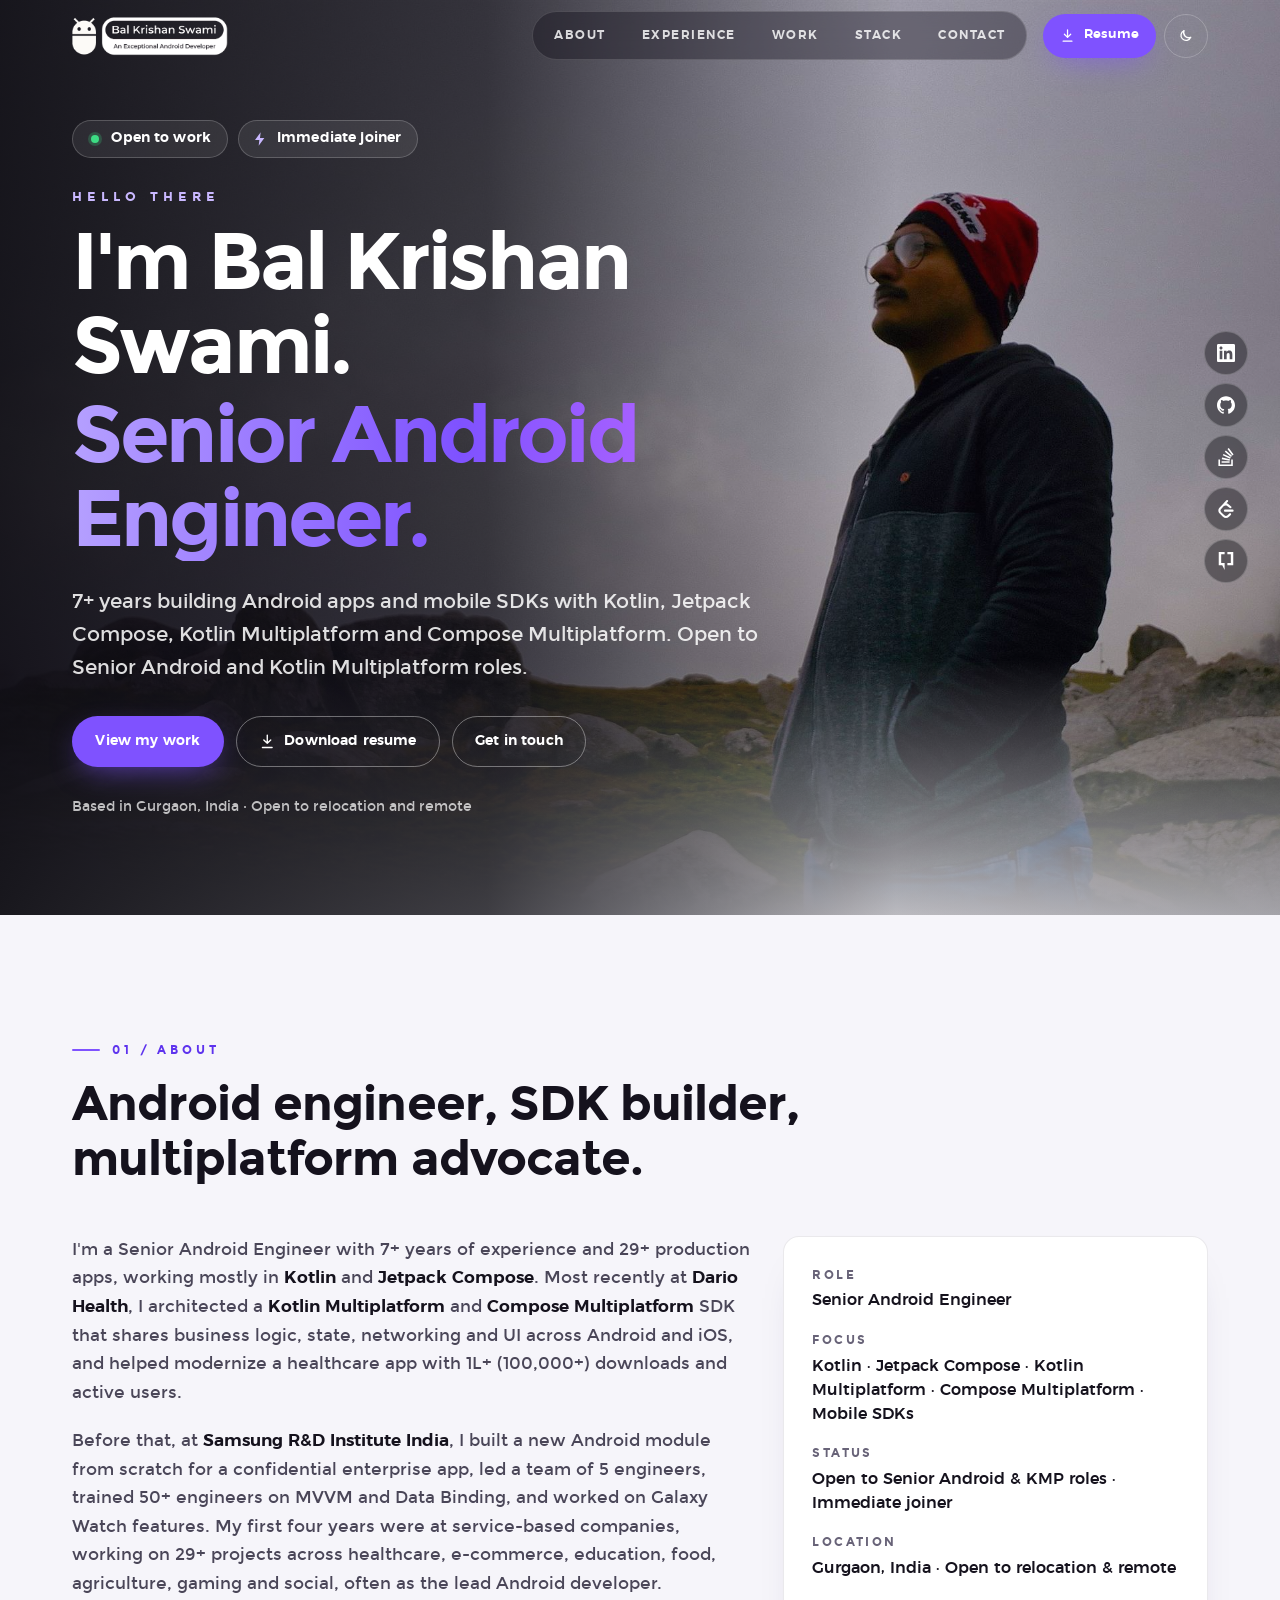
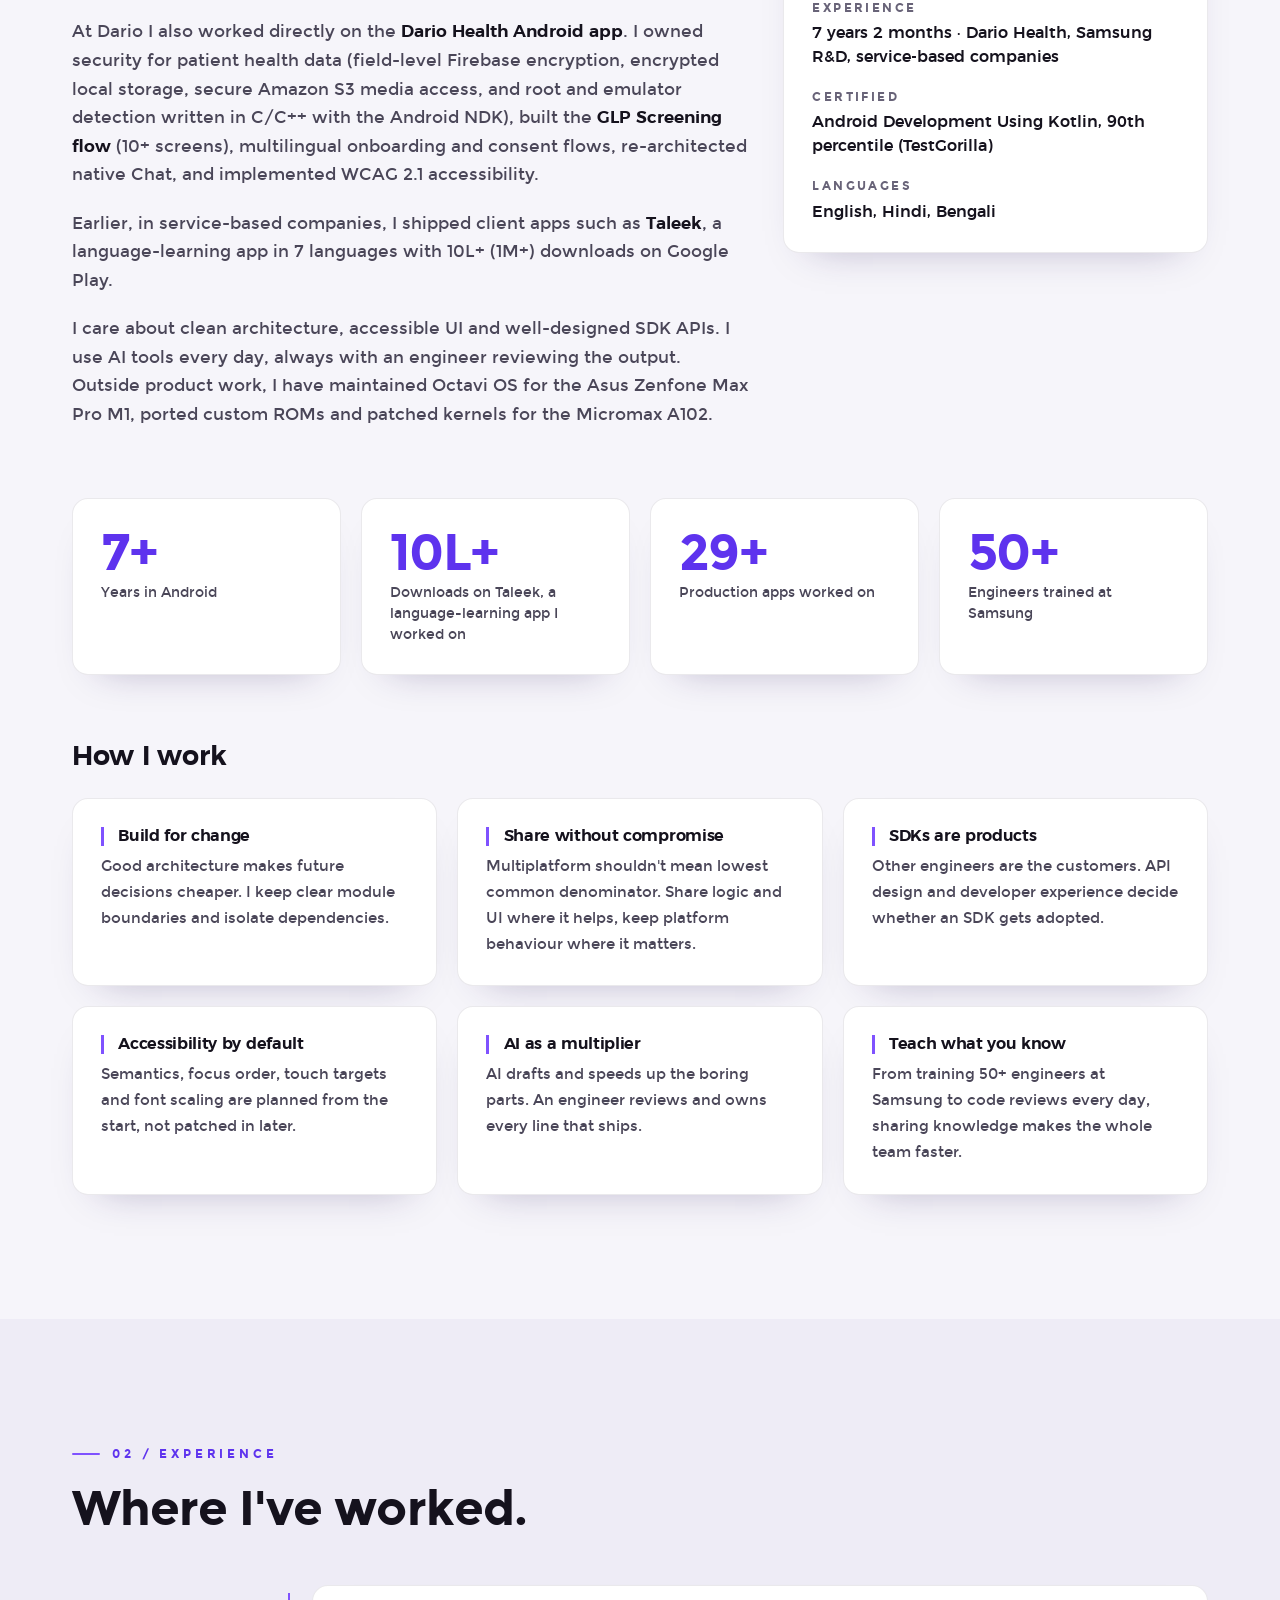
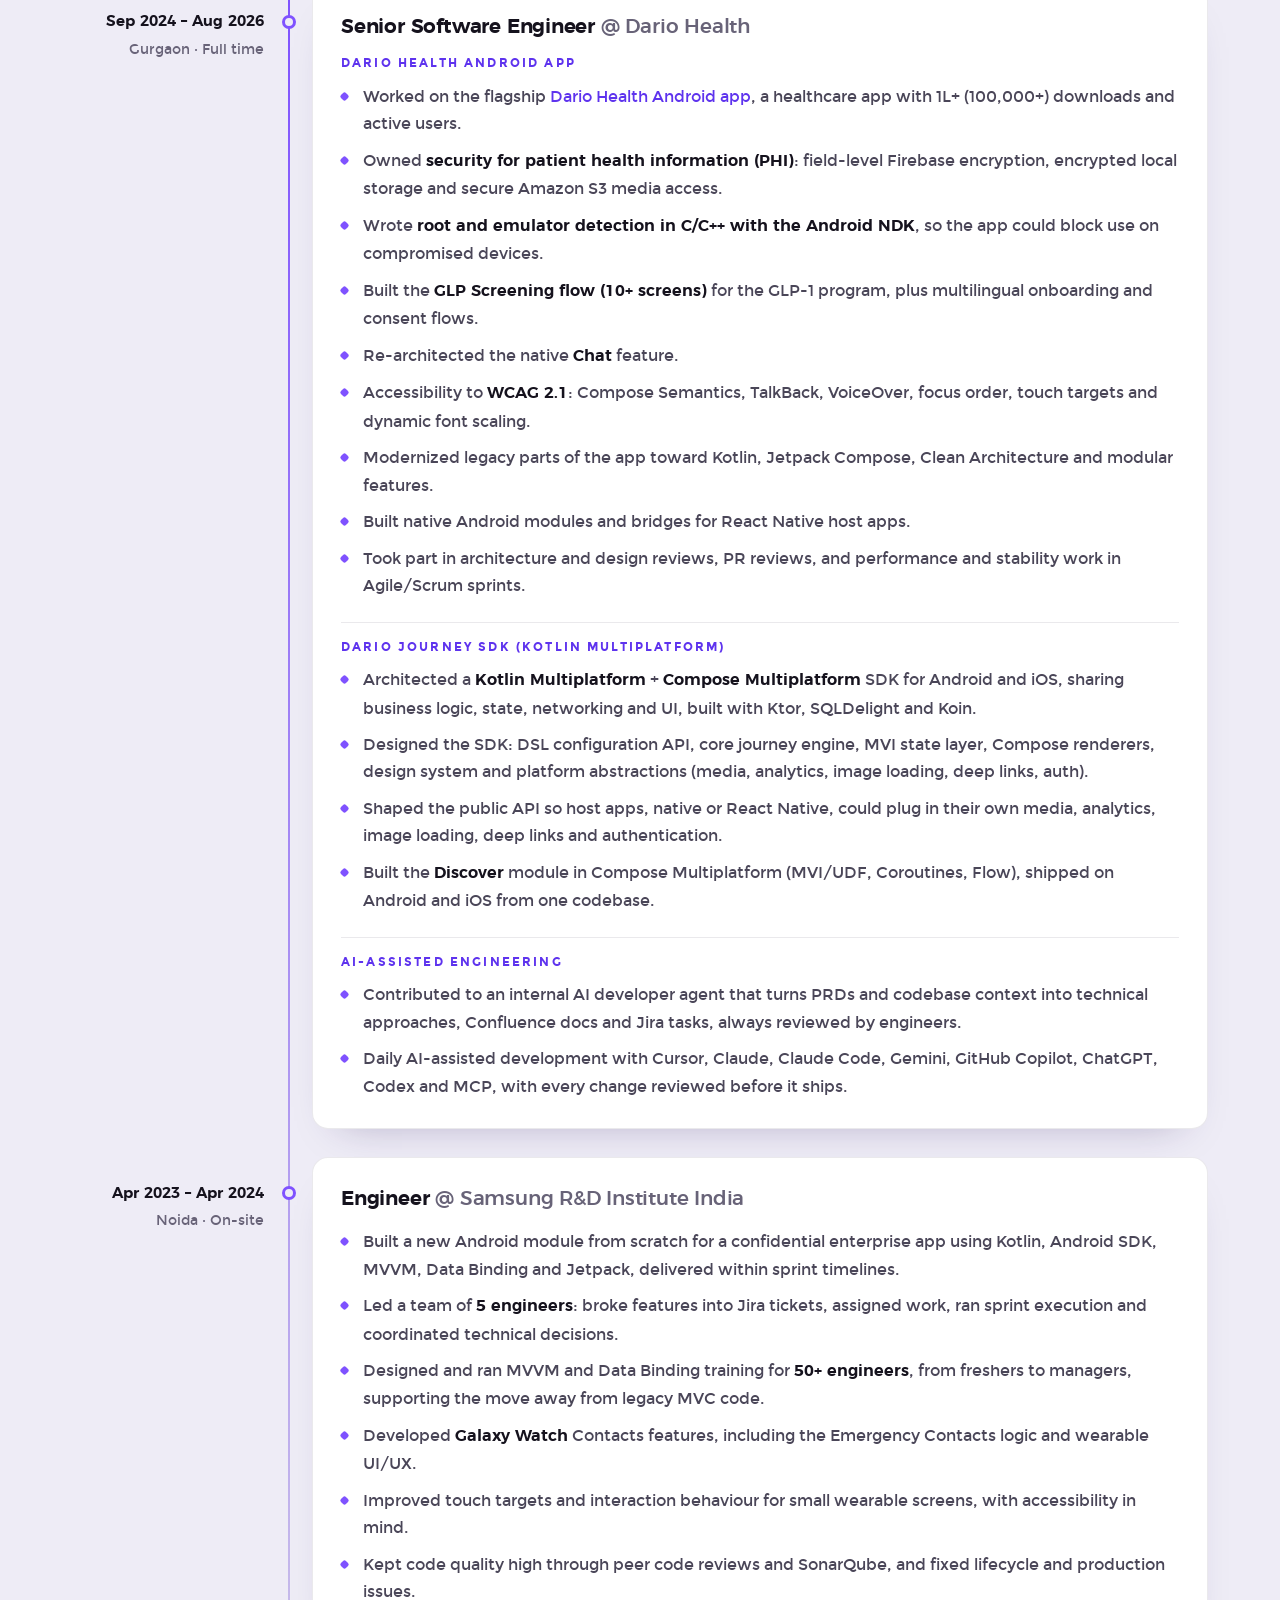
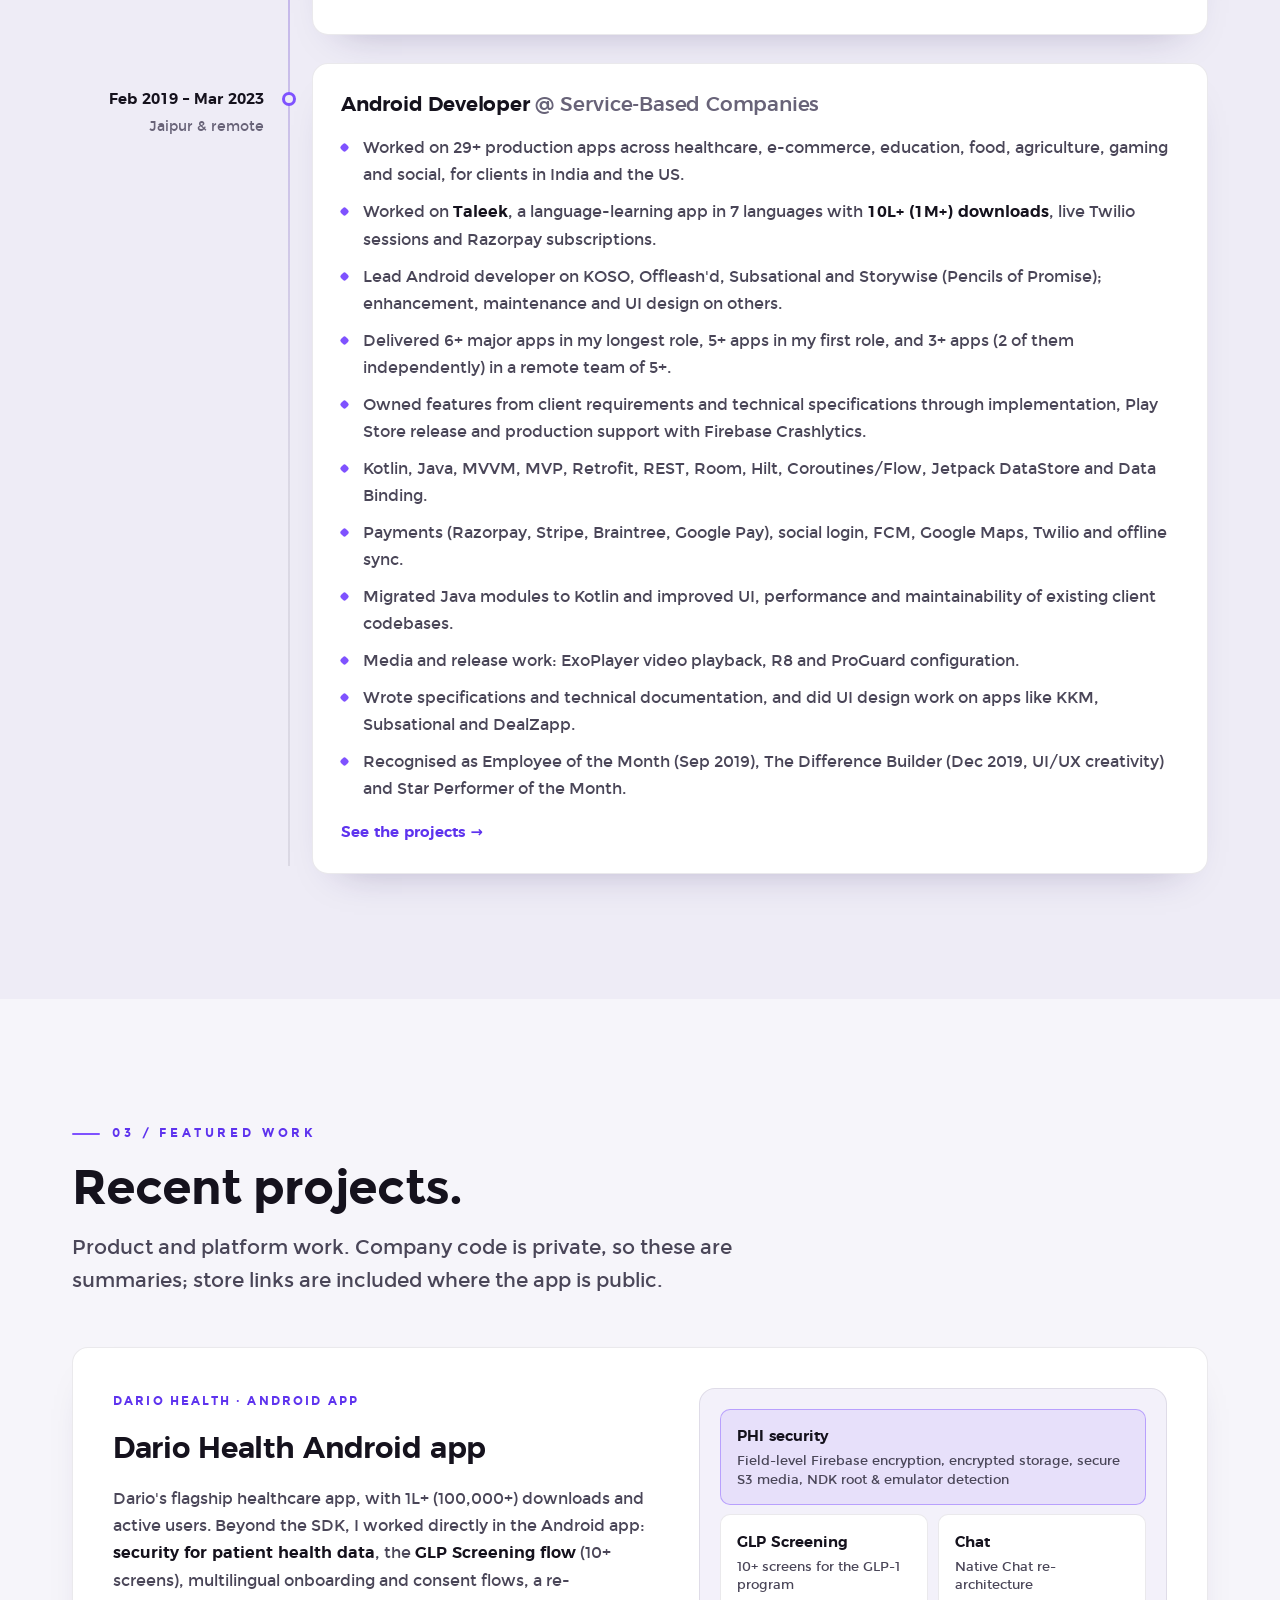
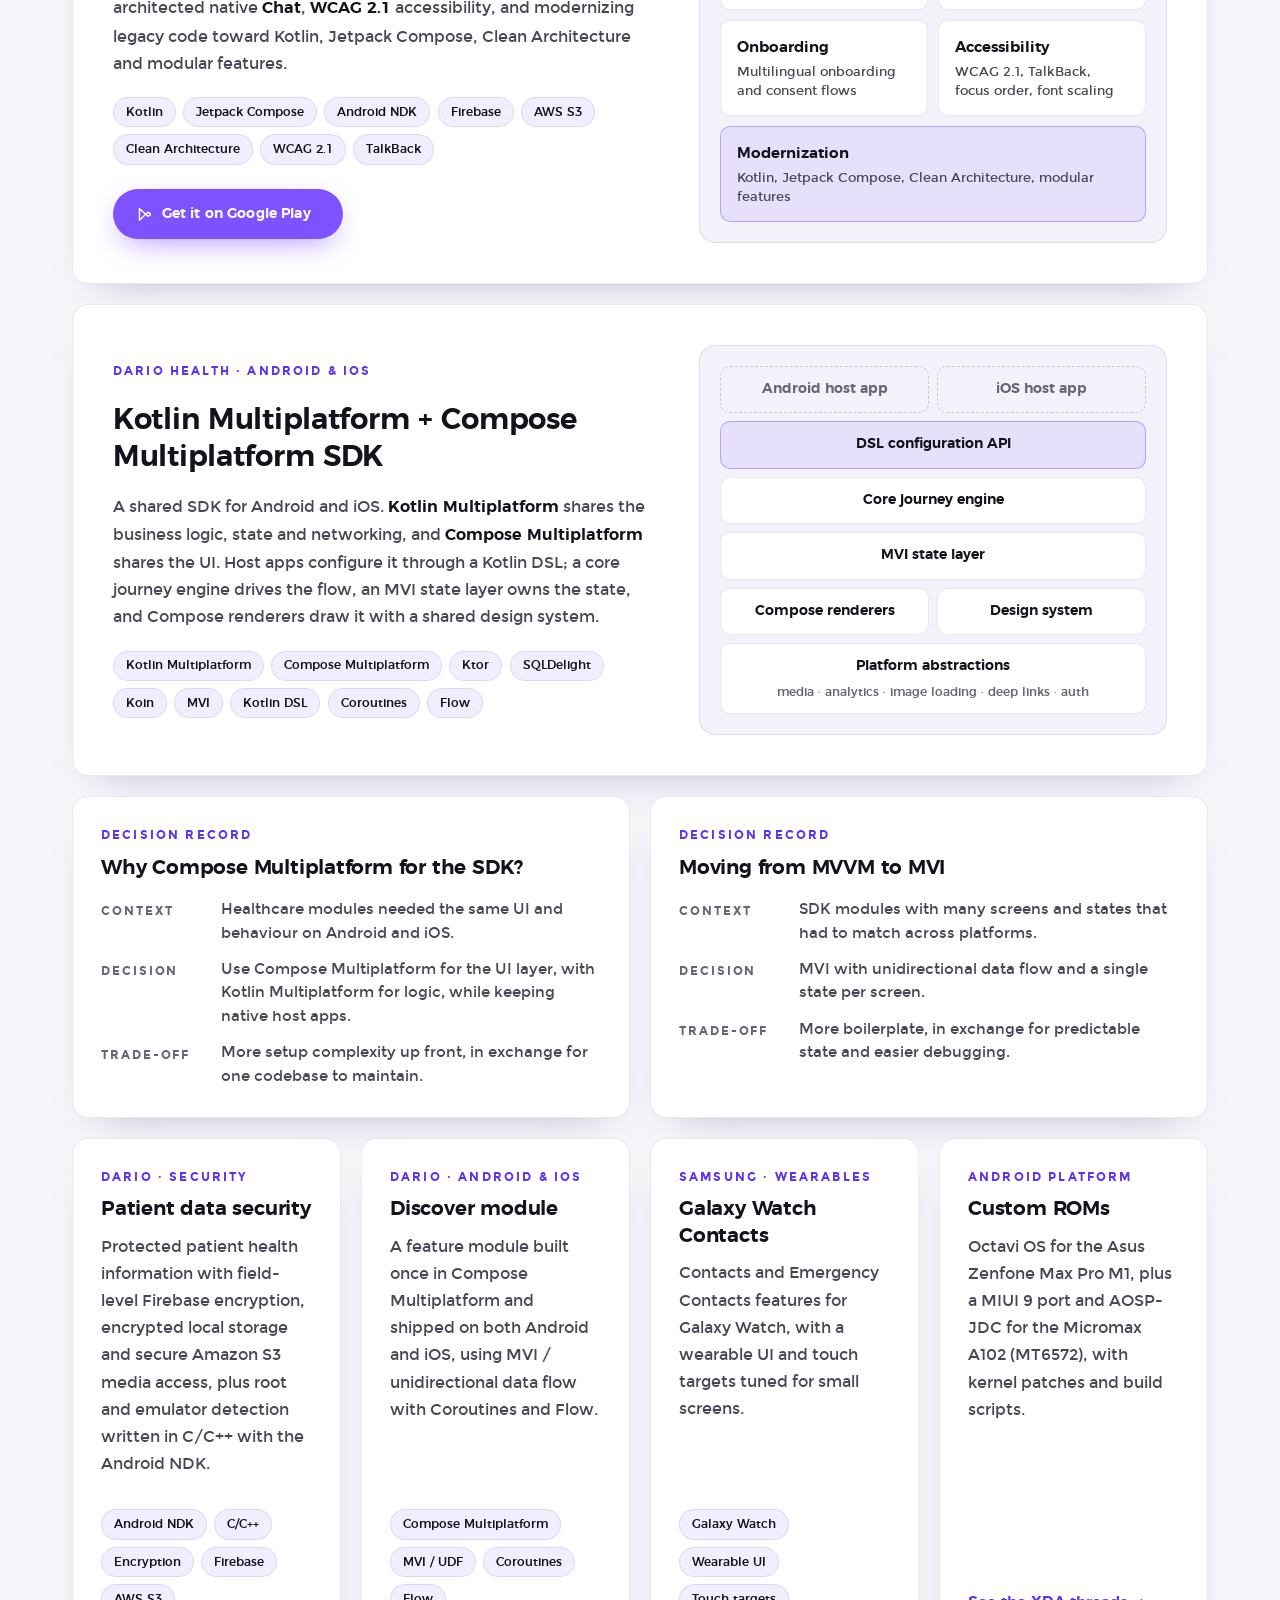
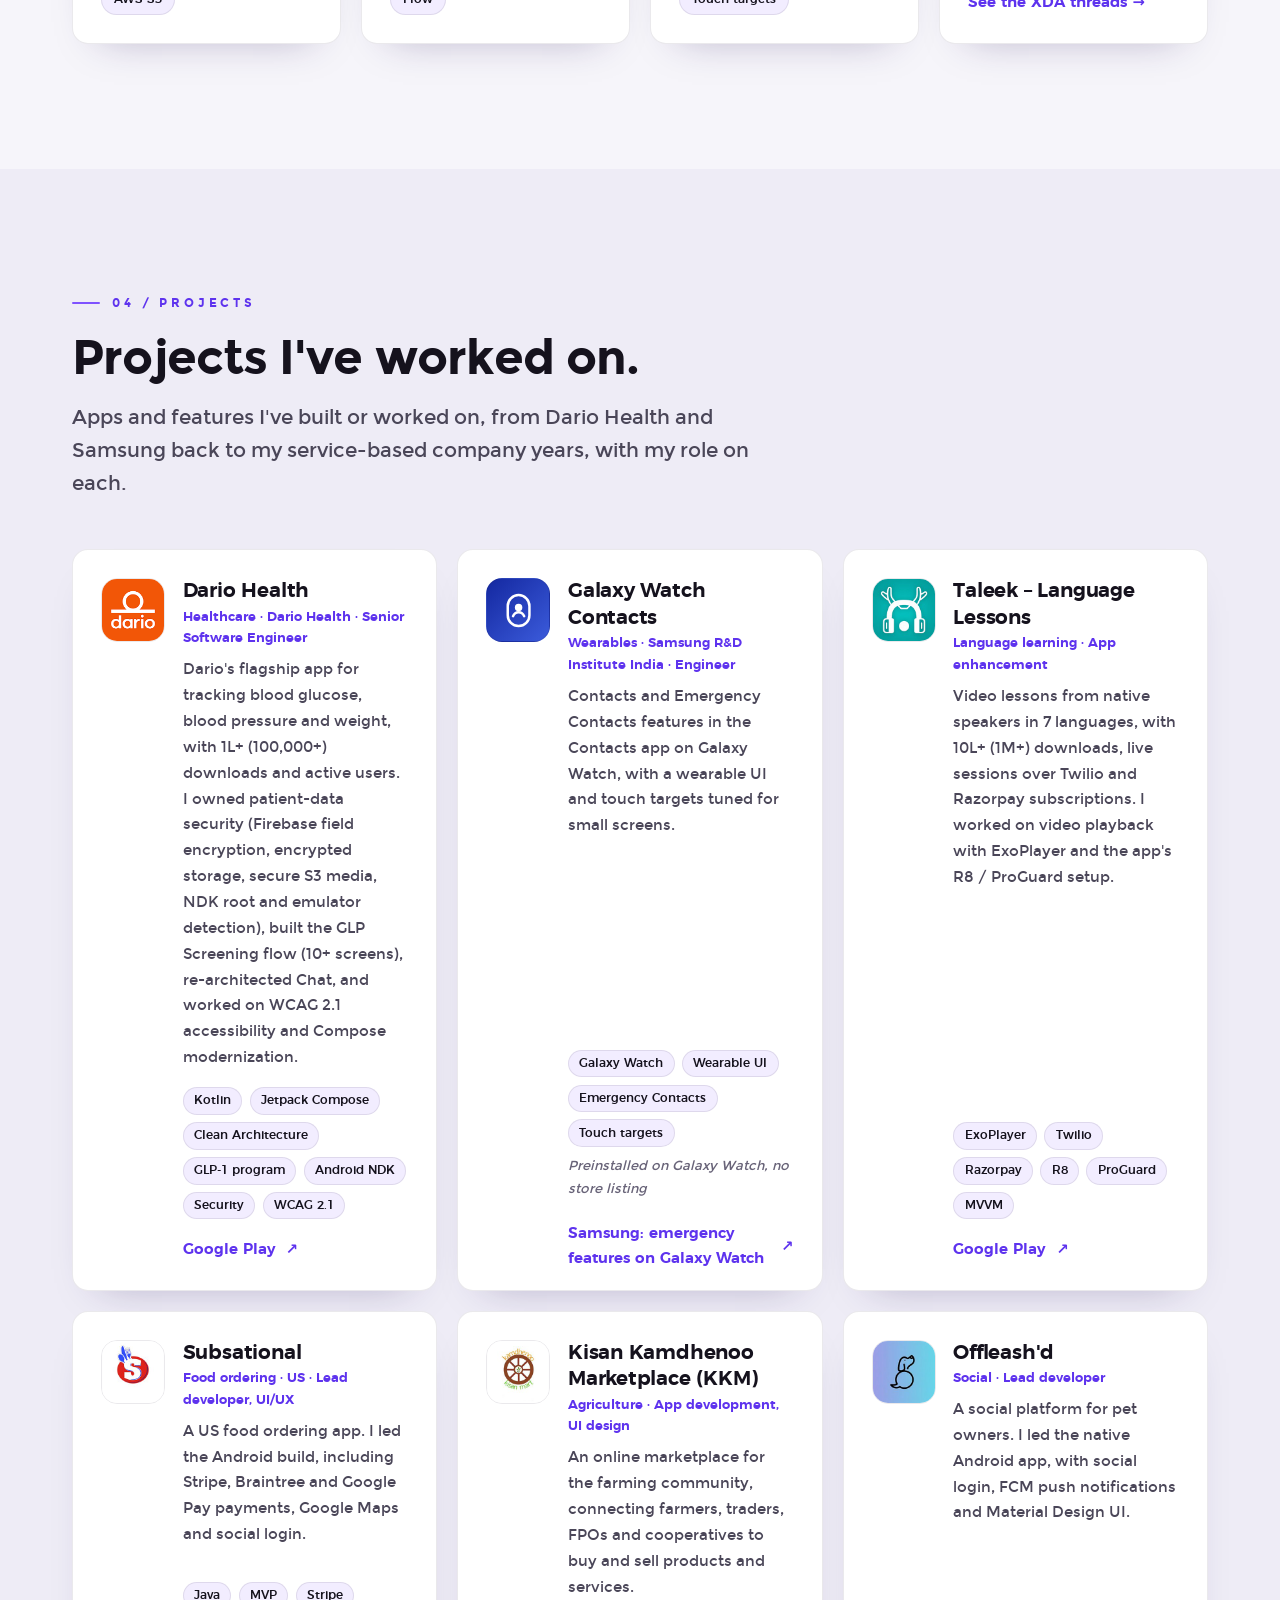
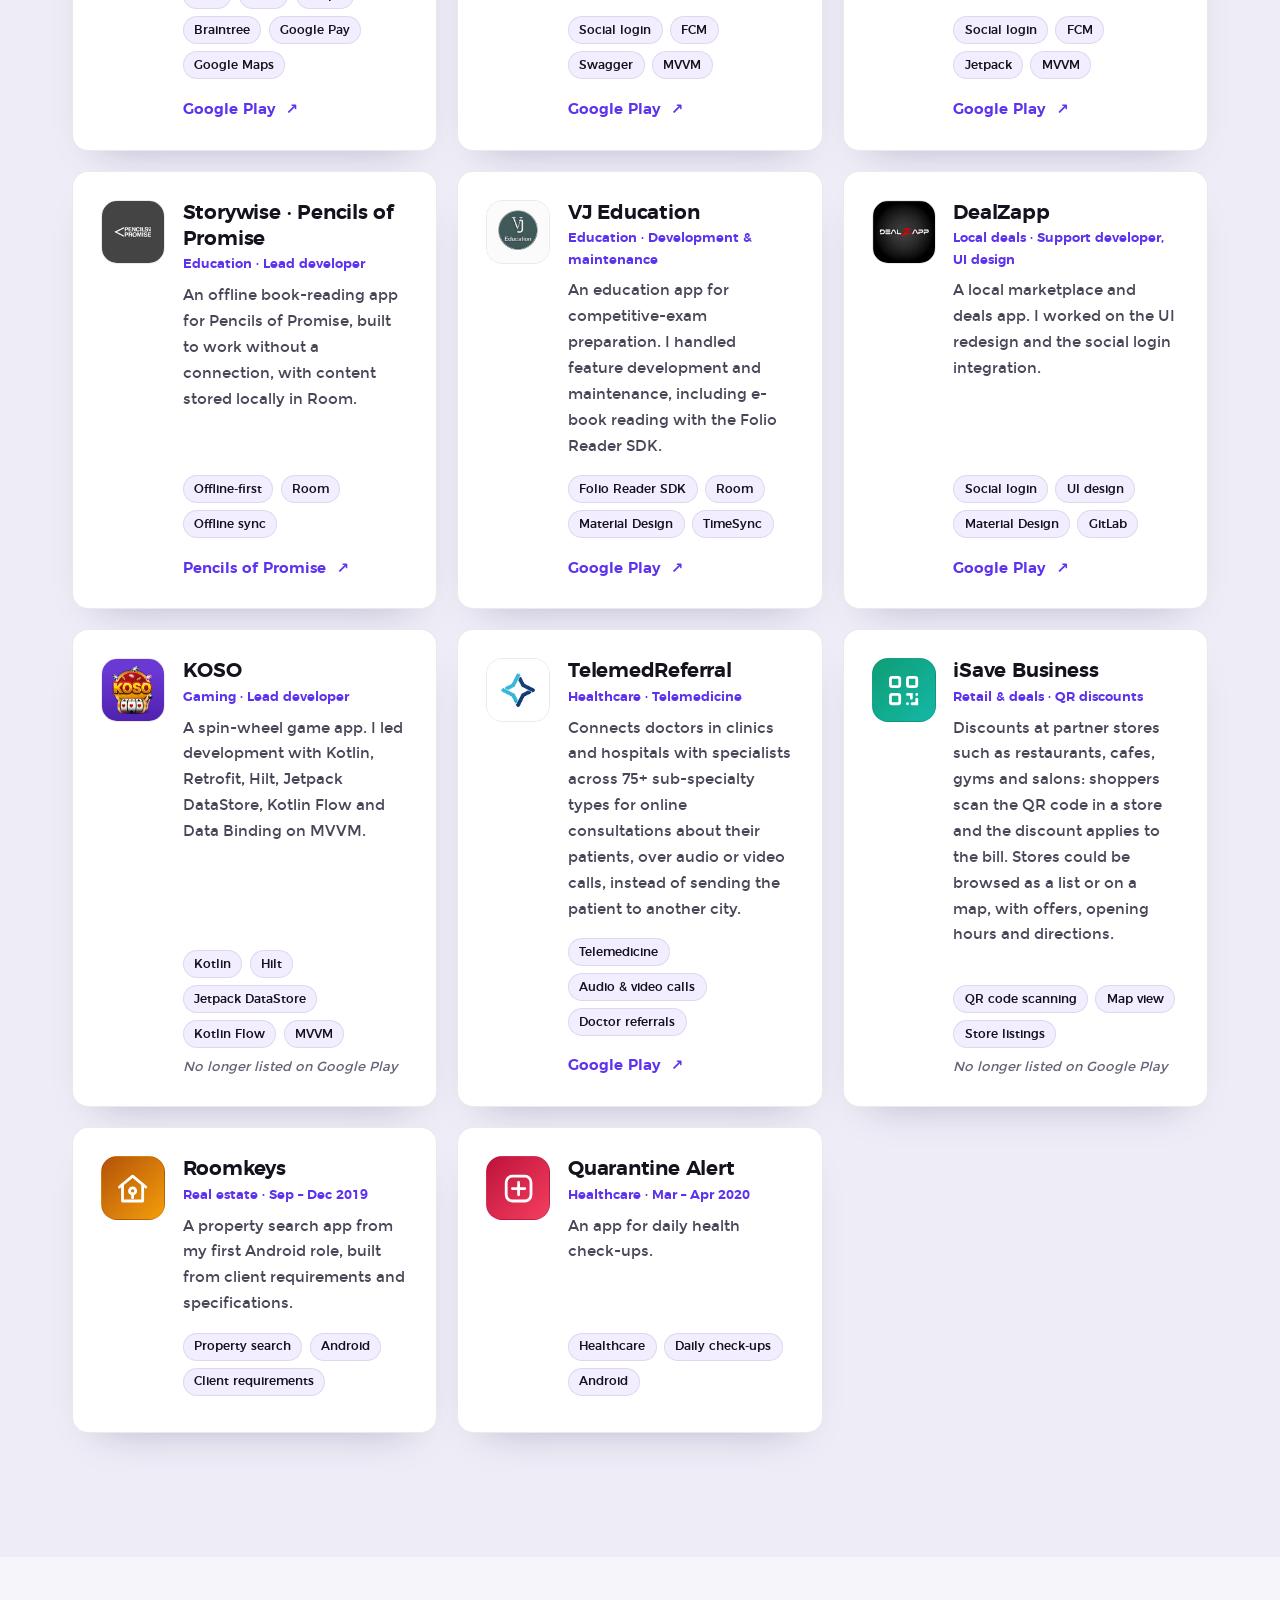
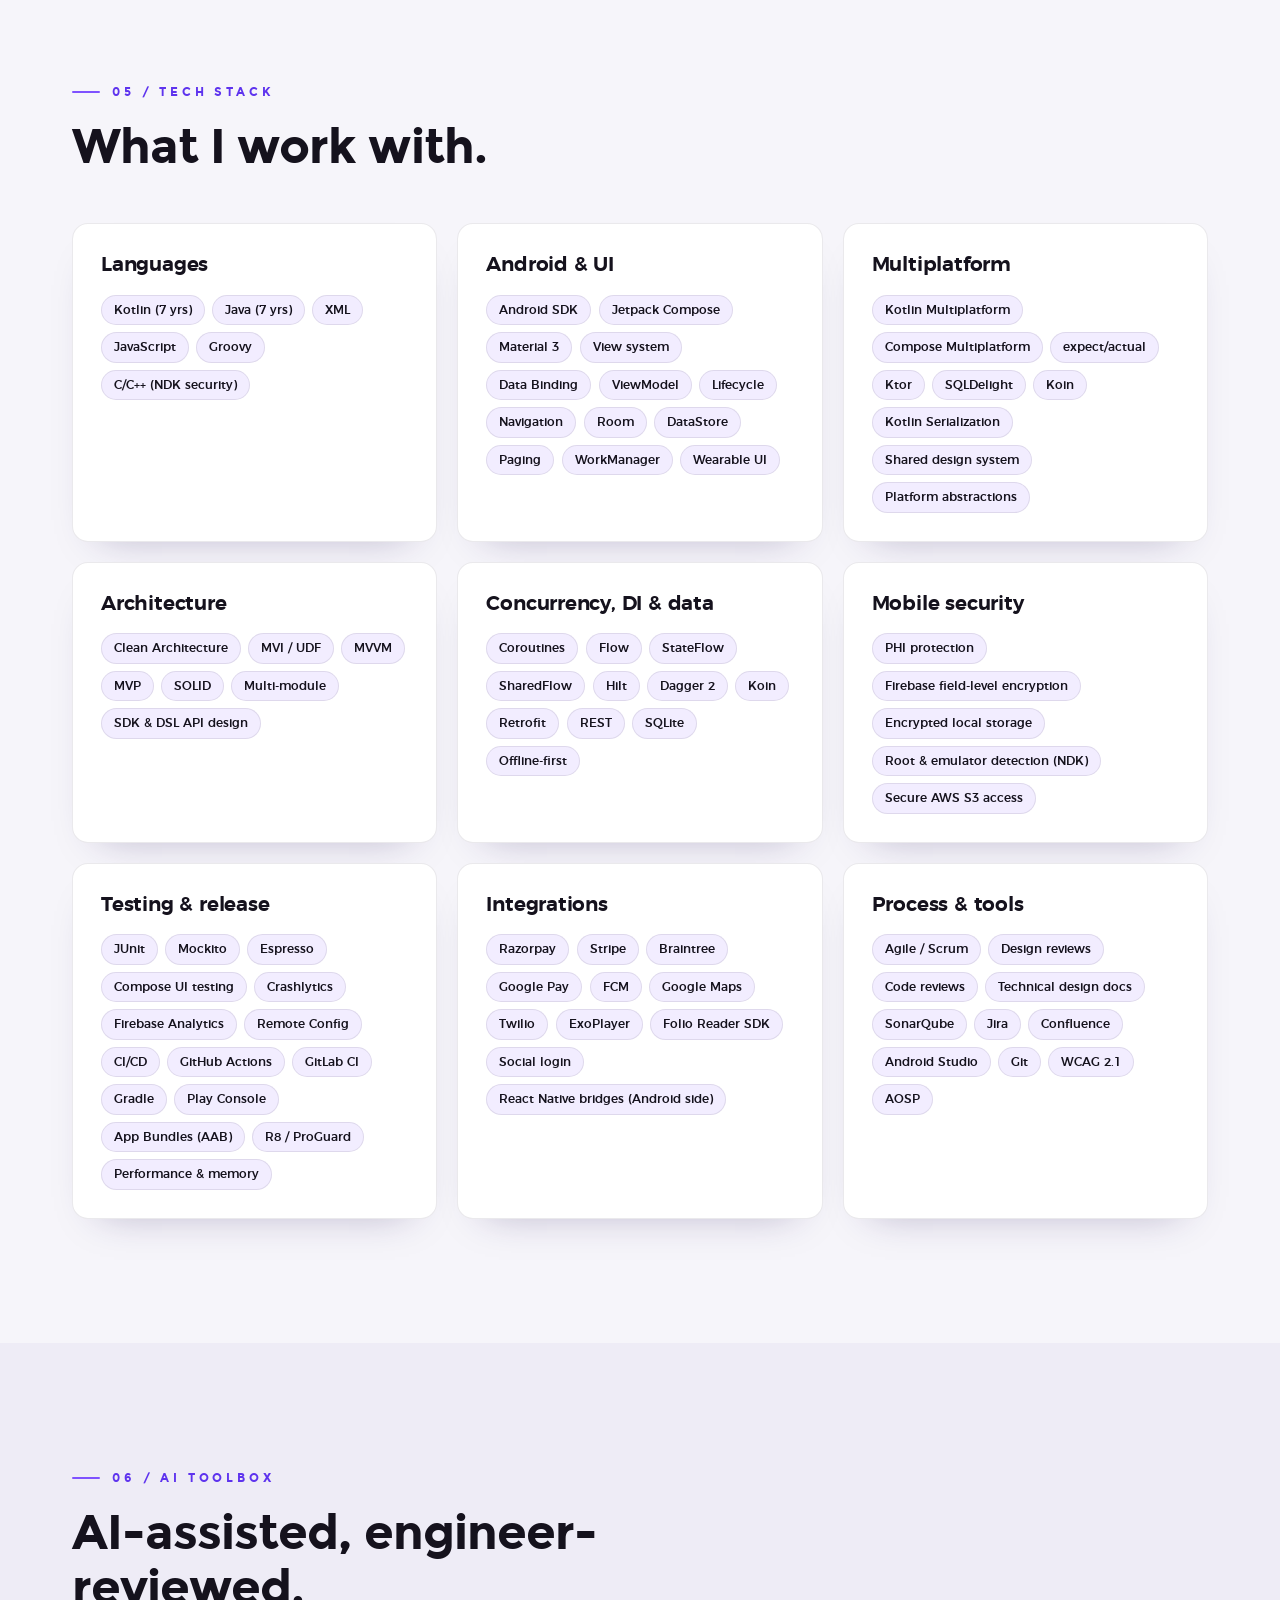
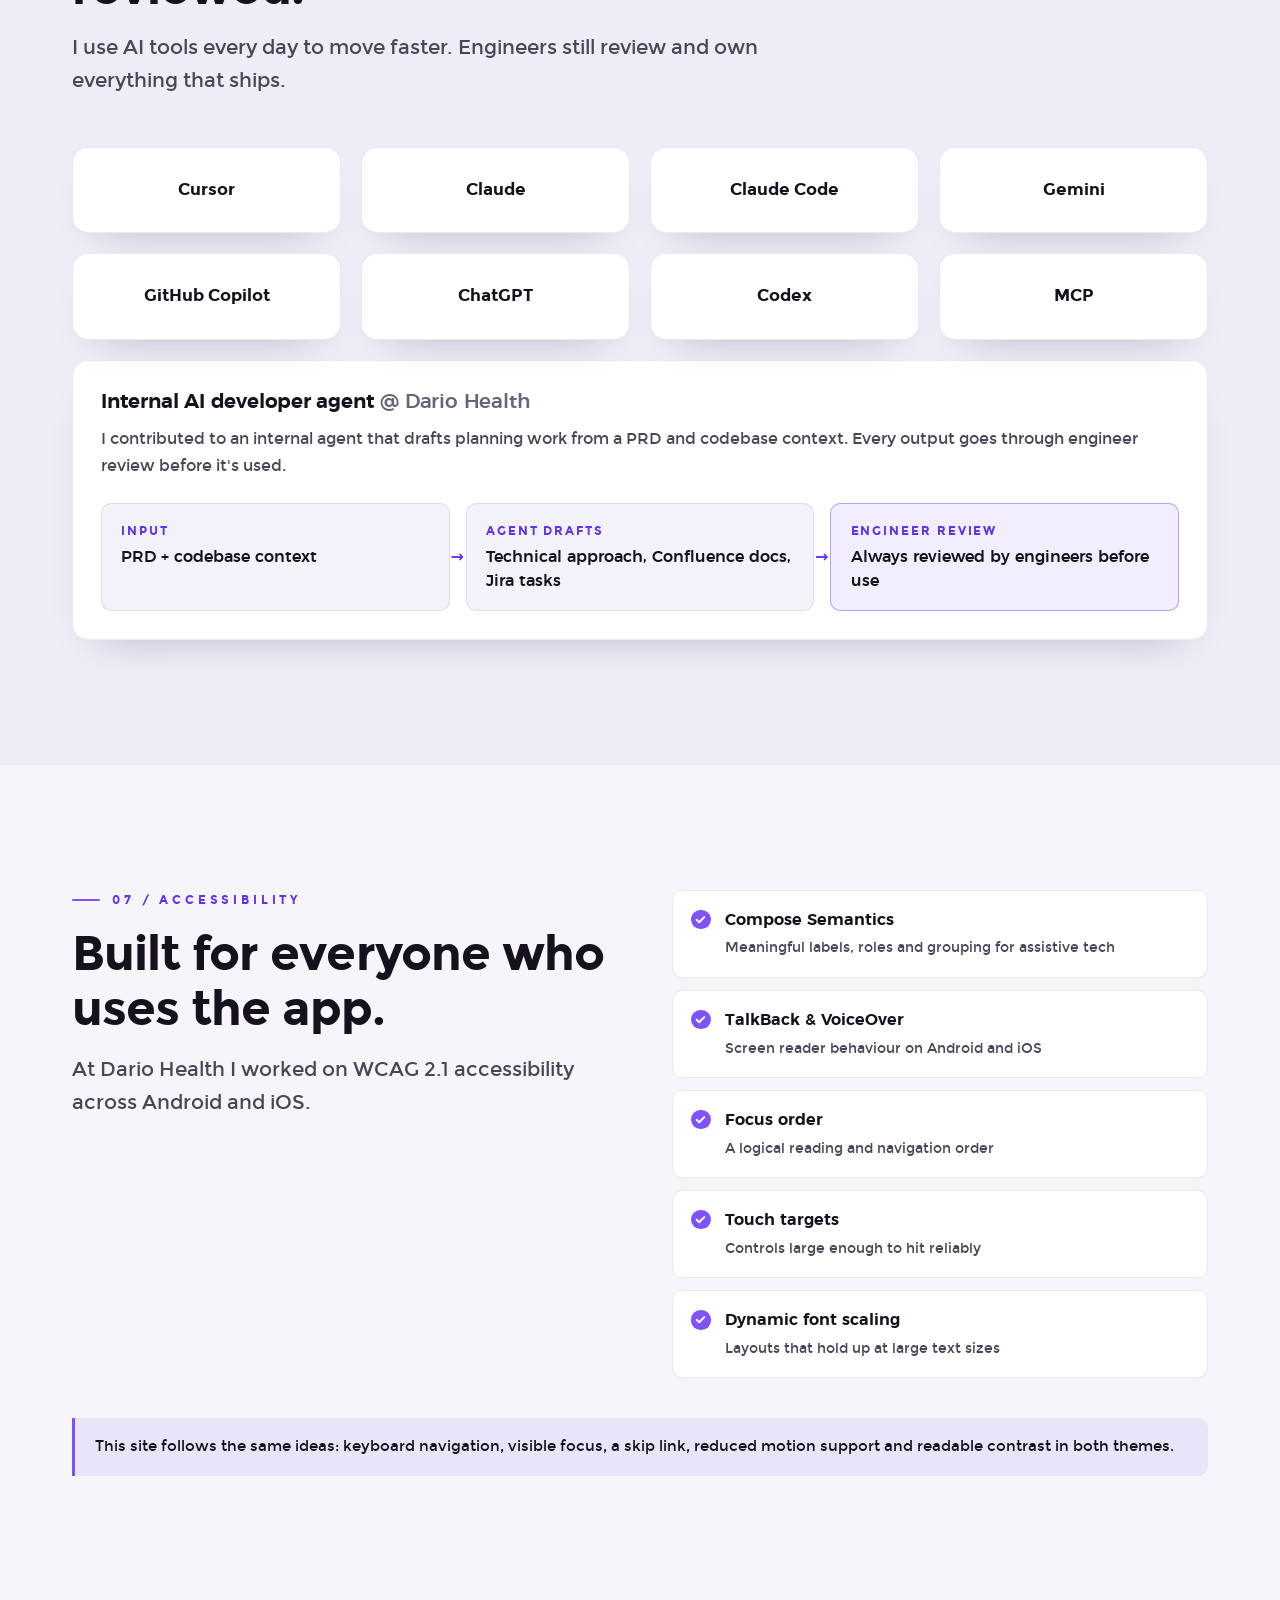
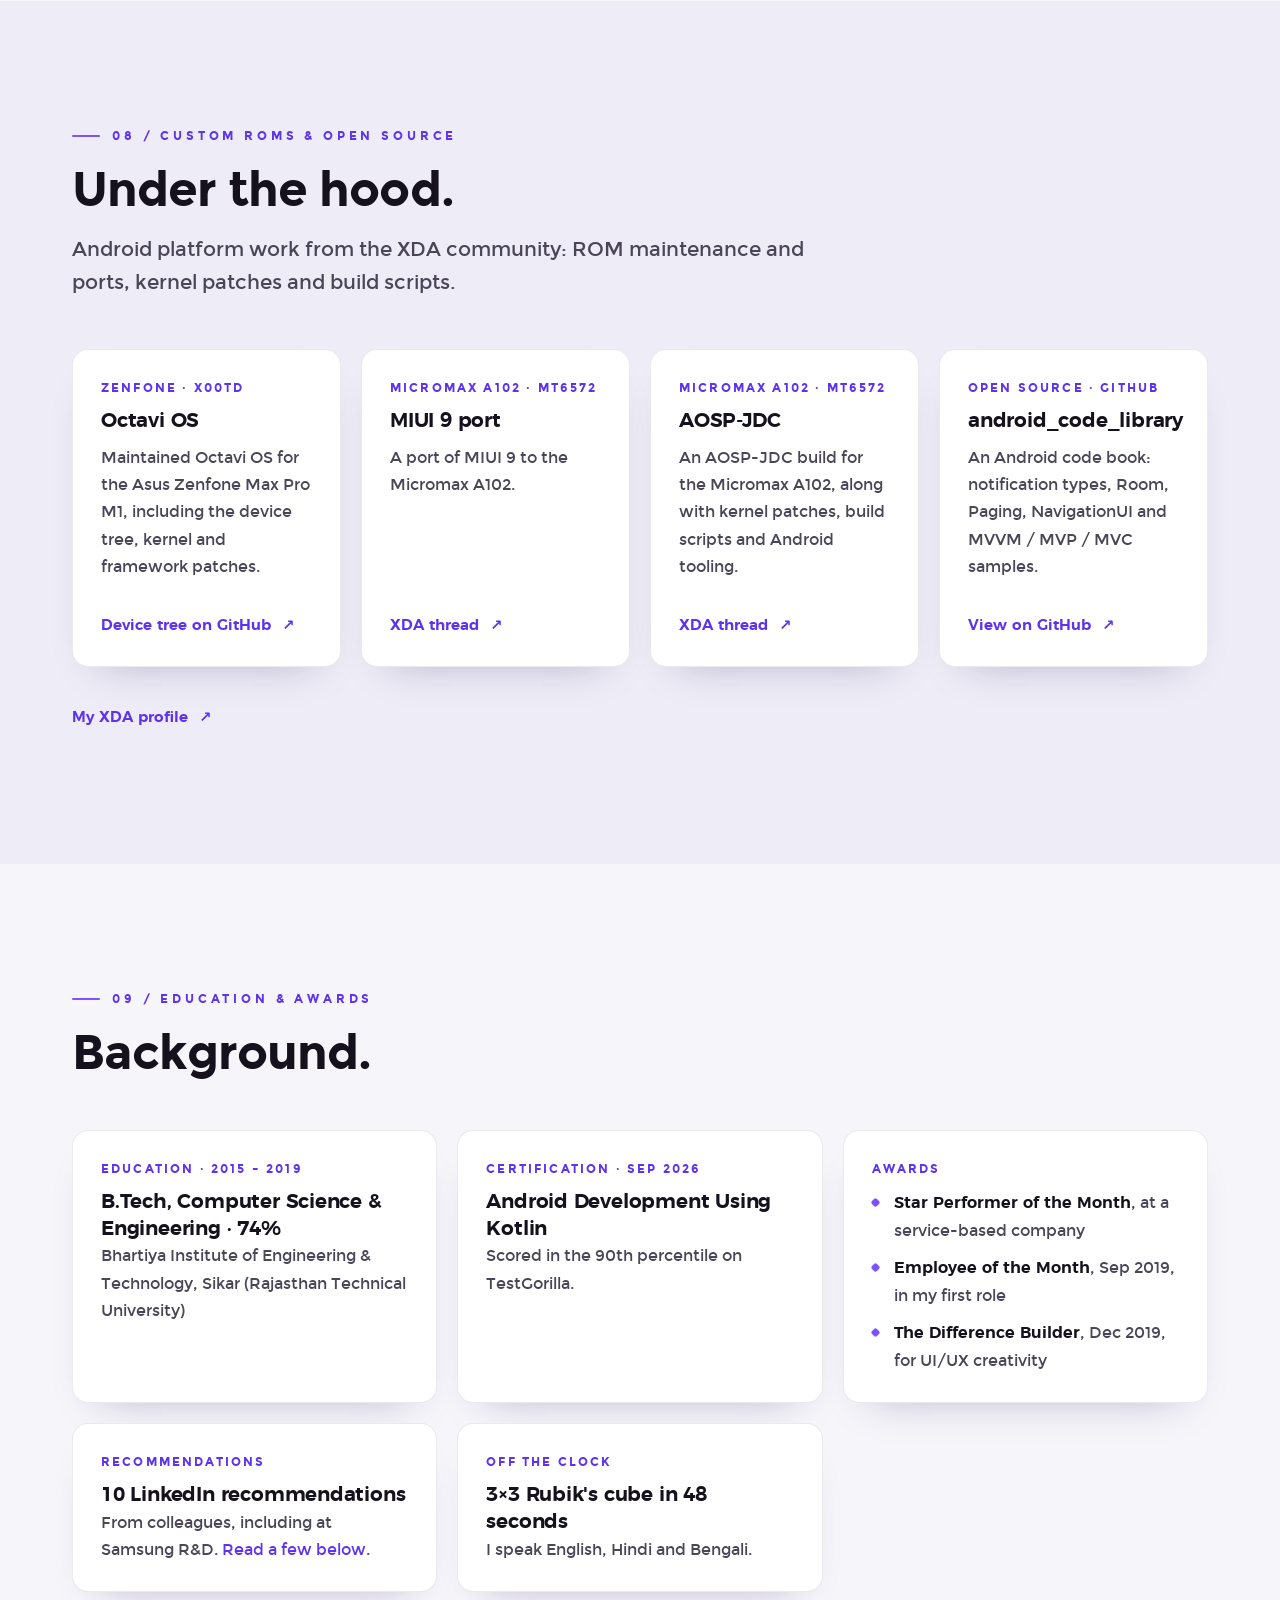
==== commit 58b7699e: "Expand portfolio content and add LinkedIn recommendations - Location Gurgaon; 29+ production apps; T" ====
--- a/index.html
+++ b/index.html
@@ -54,8 +54,8 @@
     <link rel="preload" href="assets/fonts/montserrat-regular.woff2" as="font" type="font/woff2" crossorigin>
     <link rel="preload" href="assets/fonts/montserrat-bold.woff2" as="font" type="font/woff2" crossorigin>
     <link rel="preload" as="image" href="assets/img/hero-1200.jpg" imagesrcset="assets/img/hero-1200.jpg 1200w, assets/img/hero-2000.jpg 2000w" imagesizes="100vw" fetchpriority="high">
-    <link rel="stylesheet" href="assets/css/style.css">
-    <script src="assets/js/main.js" defer></script>
+    <link rel="stylesheet" href="assets/css/style.css?v=20261005b">
+    <script src="assets/js/main.js?v=20261005b" defer></script>
 
     <script type="application/ld+json">
     {
@@ -66,13 +66,13 @@
         "url": "https://amkrys.github.io/",
         "image": "https://amkrys.github.io/assets/img/og-image.jpg",
         "email": "mailto:balkrishnaswami22@gmail.com",
-        "address": { "@type": "PostalAddress", "addressCountry": "IN" },
+        "address": { "@type": "PostalAddress", "addressLocality": "Gurgaon", "addressRegion": "Haryana", "addressCountry": "IN" },
         "alumniOf": {
             "@type": "CollegeOrUniversity",
             "name": "Bhartiya Institute of Engineering & Technology, Sikar (Rajasthan Technical University)"
         },
         "knowsLanguage": ["English", "Hindi", "Bengali"],
-        "knowsAbout": ["Android", "Kotlin", "Jetpack Compose", "Kotlin Multiplatform", "Compose Multiplatform", "Mobile SDKs", "Accessibility", "AI-assisted engineering"],
+        "knowsAbout": ["Android", "Kotlin", "Jetpack Compose", "Kotlin Multiplatform", "Compose Multiplatform", "Mobile SDKs", "Mobile security", "Android NDK", "Accessibility", "AI-assisted engineering"],
         "sameAs": [
             "https://www.linkedin.com/in/bal-krishan-swami/",
             "https://github.com/amkrys",
@@ -106,7 +106,7 @@
             </nav>
 
             <div class="site-header__actions">
-                <a class="btn btn--sm btn--primary header-resume" href="data/resume.pdf" download="Bal-Krishan-Swami-SDE2-AI-Engineer-7-Years.pdf">
+                <a class="btn btn--sm btn--primary header-resume" href="data/resume.pdf" download="Bal-Krishan-Swami-Senior-Android-AI-Engineer-7-YOE.pdf">
                     <svg aria-hidden="true" viewBox="0 0 24 24" class="i"><path d="M12 3v12m0 0l-5-5m5 5l5-5M5 21h14"/></svg>
                     Resume
                 </a>
@@ -157,13 +157,13 @@
                 </p>
                 <div class="hero__ctas">
                     <a class="btn btn--primary" href="#work">View my work</a>
-                    <a class="btn btn--ghost" href="data/resume.pdf" download="Bal-Krishan-Swami-SDE2-AI-Engineer-7-Years.pdf">
+                    <a class="btn btn--ghost" href="data/resume.pdf" download="Bal-Krishan-Swami-Senior-Android-AI-Engineer-7-YOE.pdf">
                         <svg aria-hidden="true" viewBox="0 0 24 24" class="i"><path d="M12 3v12m0 0l-5-5m5 5l5-5M5 21h14"/></svg>
                         Download resume
                     </a>
                     <a class="btn btn--ghost" href="#contact">Get in touch</a>
                 </div>
-                <p class="hero__meta">Based in India · Open to relocation and remote</p>
+                <p class="hero__meta">Based in Gurgaon, India · Open to relocation and remote</p>
             </div>
 
             <ul class="hero__social" aria-label="Profiles">
@@ -192,7 +192,7 @@
                 <div class="about-grid">
                     <div class="prose reveal">
                         <p>
-                            I'm a Senior Android Engineer with 7+ years of experience, working mostly in
+                            I'm a Senior Android Engineer with 7+ years of experience and 29+ production apps, working mostly in
                             <strong>Kotlin</strong> and <strong>Jetpack Compose</strong>. Most recently at
                             <strong>Dario Health</strong>, I architected a <strong>Kotlin Multiplatform</strong> and
                             <strong>Compose Multiplatform</strong> SDK that shares business logic, state, networking and UI
@@ -202,16 +202,23 @@
                             Before that, at <strong>Samsung R&amp;D Institute India</strong>, I built a new Android module from
                             scratch for a confidential enterprise app, led a team of 5 engineers, trained 50+ engineers on MVVM
                             and Data Binding, and worked on Galaxy Watch features. My first four years were at service-based
-                            companies, working on 27+ projects across healthcare, e-commerce, education, food, agriculture,
+                            companies, working on 29+ projects across healthcare, e-commerce, education, food, agriculture,
                             gaming and social, often as the lead Android developer.
                         </p>
                         <p>
-                            At Dario I also worked directly on the <strong>Dario Health Android app</strong>: features for its
-                            GLP-1 program phase and other product areas, app security, and WCAG 2.1 accessibility.
+                            At Dario I also worked directly on the <strong>Dario Health Android app</strong>. I owned security for
+                            patient health data (field-level Firebase encryption, encrypted local storage, secure Amazon S3 media
+                            access, and root and emulator detection written in C/C++ with the Android NDK), built the
+                            <strong>GLP Screening flow</strong> (10+ screens), multilingual onboarding and consent flows,
+                            re-architected native Chat, and implemented WCAG 2.1 accessibility.
+                        </p>
+                        <p>
+                            Earlier, in service-based companies, I shipped client apps such as <strong>Taleek</strong>, a
+                            language-learning app in 7 languages with 10L+ (1M+) downloads on Google Play.
                         </p>
                         <p>
                             I care about clean architecture, accessible UI and well-designed SDK APIs. I use AI tools every day,
-                            always with an engineer reviewing the output. Outside product work, I have ported custom ROMs and
+                            always with an engineer reviewing the output. Outside product work, I have maintained Octavi OS for the Asus Zenfone Max Pro M1, ported custom ROMs and
                             patched kernels for the Micromax A102.
                         </p>
                     </div>
@@ -221,7 +228,9 @@
                             <div><dt>Role</dt><dd>Senior Android Engineer</dd></div>
                             <div><dt>Focus</dt><dd>Kotlin · Jetpack Compose · Kotlin Multiplatform · Compose Multiplatform · Mobile SDKs</dd></div>
                             <div><dt>Status</dt><dd>Open to Senior Android &amp; KMP roles · Immediate joiner</dd></div>
-                            <div><dt>Location</dt><dd>India · Open to relocation &amp; remote</dd></div>
+                            <div><dt>Location</dt><dd>Gurgaon, India · Open to relocation &amp; remote</dd></div>
+                            <div><dt>Experience</dt><dd>7 years 2 months · Dario Health, Samsung R&amp;D, service-based companies</dd></div>
+                            <div><dt>Certified</dt><dd>Android Development Using Kotlin, 90th percentile (TestGorilla)</dd></div>
                             <div><dt>Languages</dt><dd>English, Hindi, Bengali</dd></div>
                         </dl>
                     </aside>
@@ -229,8 +238,8 @@
 
                 <ul class="stats" aria-label="Highlights">
                     <li class="stats__item card reveal"><span class="stats__num">7+</span><span class="stats__label">Years in Android</span></li>
-                    <li class="stats__item card reveal"><span class="stats__num">1L+</span><span class="stats__label">Active users on the Dario Health app I worked on</span></li>
-                    <li class="stats__item card reveal"><span class="stats__num">27+</span><span class="stats__label">Projects worked on</span></li>
+                    <li class="stats__item card reveal"><span class="stats__num">10L+</span><span class="stats__label">Downloads on Taleek, a language-learning app I worked on</span></li>
+                    <li class="stats__item card reveal"><span class="stats__num">29+</span><span class="stats__label">Production apps worked on</span></li>
                     <li class="stats__item card reveal"><span class="stats__num">50+</span><span class="stats__label">Engineers trained at Samsung</span></li>
                 </ul>
 
@@ -277,6 +286,7 @@
                     <li class="timeline__item reveal">
                         <div class="timeline__meta">
                             <p class="timeline__date"><time datetime="2024-09">Sep 2024</time> – <time datetime="2026-08">Aug 2026</time></p>
+                            <p class="timeline__place">Gurgaon · Full time</p>
                         </div>
                         <div class="timeline__body card">
                             <h3>Senior Software Engineer <span class="at">@ Dario Health</span></h3>
@@ -284,24 +294,28 @@
                             <h4 class="exp-group">Dario Health Android app</h4>
                             <ul class="ticks">
                                 <li>Worked on the flagship <a href="https://play.google.com/store/apps/details?id=com.labstyle.darioandroid" target="_blank" rel="noopener">Dario Health Android app<span class="sr-only"> on Google Play (opens in a new tab)</span></a>, a healthcare app with 1L+ (100,000+) downloads and active users.</li>
-                                <li>Built Android features for the app's <strong>GLP-1 program</strong> phase, alongside other product features.</li>
-                                <li>Worked on app <strong>security</strong> for the Android app.</li>
+                                <li>Owned <strong>security for patient health information (PHI)</strong>: field-level Firebase encryption, encrypted local storage and secure Amazon S3 media access.</li>
+                                <li>Wrote <strong>root and emulator detection in C/C++ with the Android NDK</strong>, so the app could block use on compromised devices.</li>
+                                <li>Built the <strong>GLP Screening flow (10+ screens)</strong> for the GLP-1 program, plus multilingual onboarding and consent flows.</li>
+                                <li>Re-architected the native <strong>Chat</strong> feature.</li>
                                 <li>Accessibility to <strong>WCAG 2.1</strong>: Compose Semantics, TalkBack, VoiceOver, focus order, touch targets and dynamic font scaling.</li>
                                 <li>Modernized legacy parts of the app toward Kotlin, Jetpack Compose, Clean Architecture and modular features.</li>
                                 <li>Built native Android modules and bridges for React Native host apps.</li>
+                                <li>Took part in architecture and design reviews, PR reviews, and performance and stability work in Agile/Scrum sprints.</li>
                             </ul>
 
-                            <h4 class="exp-group">Kotlin Multiplatform SDK</h4>
+                            <h4 class="exp-group">Dario Journey SDK (Kotlin Multiplatform)</h4>
                             <ul class="ticks">
-                                <li>Architected a <strong>Kotlin Multiplatform</strong> + <strong>Compose Multiplatform</strong> SDK for Android and iOS, sharing business logic, state, networking and UI.</li>
+                                <li>Architected a <strong>Kotlin Multiplatform</strong> + <strong>Compose Multiplatform</strong> SDK for Android and iOS, sharing business logic, state, networking and UI, built with Ktor, SQLDelight and Koin.</li>
                                 <li>Designed the SDK: DSL configuration API, core journey engine, MVI state layer, Compose renderers, design system and platform abstractions (media, analytics, image loading, deep links, auth).</li>
+                                <li>Shaped the public API so host apps, native or React Native, could plug in their own media, analytics, image loading, deep links and authentication.</li>
                                 <li>Built the <strong>Discover</strong> module in Compose Multiplatform (MVI/UDF, Coroutines, Flow), shipped on Android and iOS from one codebase.</li>
                             </ul>
 
                             <h4 class="exp-group">AI-assisted engineering</h4>
                             <ul class="ticks">
                                 <li>Contributed to an internal AI developer agent that turns PRDs and codebase context into technical approaches, Confluence docs and Jira tasks, always reviewed by engineers.</li>
-                                <li>Daily AI-assisted development with Cursor, Claude, Gemini and GitHub Copilot.</li>
+                                <li>Daily AI-assisted development with Cursor, Claude, Claude Code, Gemini, GitHub Copilot, ChatGPT, Codex and MCP, with every change reviewed before it ships.</li>
                             </ul>
                         </div>
                     </li>
@@ -309,16 +323,17 @@
                     <li class="timeline__item reveal">
                         <div class="timeline__meta">
                             <p class="timeline__date"><time datetime="2023-04">Apr 2023</time> – <time datetime="2024-04">Apr 2024</time></p>
-                            <p class="timeline__place">Noida</p>
+                            <p class="timeline__place">Noida · On-site</p>
                         </div>
                         <div class="timeline__body card">
                             <h3>Engineer <span class="at">@ Samsung R&amp;D Institute India</span></h3>
                             <ul class="ticks">
-                                <li>Built a new Android module from scratch for a confidential enterprise app (Kotlin, MVVM, Data Binding, Jetpack).</li>
-                                <li>Led a team of 5 engineers: Jira, sprint execution and task allocation.</li>
-                                <li>Trained 50+ engineers, from freshers to managers, on MVVM and Data Binding.</li>
-                                <li>Worked on Galaxy Watch Contacts and Emergency Contacts, with wearable UI and touch targets tuned for small screens.</li>
-                                <li>Kept code quality up through code reviews and SonarQube.</li>
+                                <li>Built a new Android module from scratch for a confidential enterprise app using Kotlin, Android SDK, MVVM, Data Binding and Jetpack, delivered within sprint timelines.</li>
+                                <li>Led a team of <strong>5 engineers</strong>: broke features into Jira tickets, assigned work, ran sprint execution and coordinated technical decisions.</li>
+                                <li>Designed and ran MVVM and Data Binding training for <strong>50+ engineers</strong>, from freshers to managers, supporting the move away from legacy MVC code.</li>
+                                <li>Developed <strong>Galaxy Watch</strong> Contacts features, including the Emergency Contacts logic and wearable UI/UX.</li>
+                                <li>Improved touch targets and interaction behaviour for small wearable screens, with accessibility in mind.</li>
+                                <li>Kept code quality high through peer code reviews and SonarQube, and fixed lifecycle and production issues.</li>
                             </ul>
                         </div>
                     </li>
@@ -326,16 +341,22 @@
                     <li class="timeline__item reveal">
                         <div class="timeline__meta">
                             <p class="timeline__date"><time datetime="2019-02">Feb 2019</time> – <time datetime="2023-03">Mar 2023</time></p>
+                            <p class="timeline__place">Jaipur &amp; remote</p>
                         </div>
                         <div class="timeline__body card">
-                            <h3>Service Based Companies Experience <span class="at">· Android Developer</span></h3>
+                            <h3>Android Developer <span class="at">@ Service-Based Companies</span></h3>
                             <ul class="ticks">
-                                <li>Worked on 27+ projects across healthcare, e-commerce, education, food, agriculture, gaming and social.</li>
-                                <li>Lead Android developer on several of them (KOSO, Offleash'd, Subsational, Storywise for Pencils of Promise); enhancement, maintenance and UI design work on others.</li>
-                                <li>Kotlin, Java, MVVM, MVP, Retrofit, Room, Hilt, Coroutines/Flow, Jetpack DataStore and Data Binding.</li>
+                                <li>Worked on 29+ production apps across healthcare, e-commerce, education, food, agriculture, gaming and social, for clients in India and the US.</li>
+                                <li>Worked on <strong>Taleek</strong>, a language-learning app in 7 languages with <strong>10L+ (1M+) downloads</strong>, live Twilio sessions and Razorpay subscriptions.</li>
+                                <li>Lead Android developer on KOSO, Offleash'd, Subsational and Storywise (Pencils of Promise); enhancement, maintenance and UI design on others.</li>
+                                <li>Delivered 6+ major apps in my longest role, 5+ apps in my first role, and 3+ apps (2 of them independently) in a remote team of 5+.</li>
+                                <li>Owned features from client requirements and technical specifications through implementation, Play Store release and production support with Firebase Crashlytics.</li>
+                                <li>Kotlin, Java, MVVM, MVP, Retrofit, REST, Room, Hilt, Coroutines/Flow, Jetpack DataStore and Data Binding.</li>
                                 <li>Payments (Razorpay, Stripe, Braintree, Google Pay), social login, FCM, Google Maps, Twilio and offline sync.</li>
+                                <li>Migrated Java modules to Kotlin and improved UI, performance and maintainability of existing client codebases.</li>
                                 <li>Media and release work: ExoPlayer video playback, R8 and ProGuard configuration.</li>
-                                <li>Gathered client requirements and did UI design work on apps like KKM, Subsational and DealZapp.</li>
+                                <li>Wrote specifications and technical documentation, and did UI design work on apps like KKM, Subsational and DealZapp.</li>
+                                <li>Recognised as Employee of the Month (Sep 2019), The Difference Builder (Dec 2019, UI/UX creativity) and Star Performer of the Month.</li>
                             </ul>
                             <a class="text-link" href="#apps">See the projects <span aria-hidden="true">→</span></a>
                         </div>
@@ -360,12 +381,13 @@
                         <h3 id="f-dario">Dario Health Android app</h3>
                         <p>
                             Dario's flagship healthcare app, with 1L+ (100,000+) downloads and active users. Beyond the SDK, I worked
-                            directly in the Android app: features for its <strong>GLP-1 program</strong> phase and other product
-                            areas, app <strong>security</strong>, <strong>WCAG 2.1</strong> accessibility, and modernizing legacy
-                            code toward Kotlin, Jetpack Compose, Clean Architecture and modular features.
+                            directly in the Android app: <strong>security for patient health data</strong>, the
+                            <strong>GLP Screening flow</strong> (10+ screens), multilingual onboarding and consent flows, a
+                            re-architected native <strong>Chat</strong>, <strong>WCAG 2.1</strong> accessibility, and modernizing
+                            legacy code toward Kotlin, Jetpack Compose, Clean Architecture and modular features.
                         </p>
                         <ul class="chips" aria-label="Technologies">
-                            <li>Kotlin</li><li>Jetpack Compose</li><li>Clean Architecture</li><li>Modular features</li><li>WCAG 2.1</li><li>TalkBack</li>
+                            <li>Kotlin</li><li>Jetpack Compose</li><li>Android NDK</li><li>Firebase</li><li>AWS S3</li><li>Clean Architecture</li><li>WCAG 2.1</li><li>TalkBack</li>
                         </ul>
                         <a class="btn btn--primary btn--store" href="https://play.google.com/store/apps/details?id=com.labstyle.darioandroid" target="_blank" rel="noopener">
                             <svg aria-hidden="true" viewBox="0 0 24 24" class="i"><path d="M5 3.5v17l9-8.5-9-8.5zM14 12l3.2-3 3 1.7a1.5 1.5 0 0 1 0 2.6l-3 1.7L14 12z"/></svg>
@@ -373,11 +395,12 @@
                         </a>
                     </div>
                     <ul class="areas" aria-label="Areas I worked on in the app">
-                        <li class="areas__item areas__item--wide"><strong>GLP-1 program</strong><span>Android features for the GLP-1 program phase</span></li>
-                        <li class="areas__item"><strong>Security</strong><span>App security work</span></li>
+                        <li class="areas__item areas__item--wide"><strong>PHI security</strong><span>Field-level Firebase encryption, encrypted storage, secure S3 media, NDK root &amp; emulator detection</span></li>
+                        <li class="areas__item"><strong>GLP Screening</strong><span>10+ screens for the GLP-1 program</span></li>
+                        <li class="areas__item"><strong>Chat</strong><span>Native Chat re-architecture</span></li>
+                        <li class="areas__item"><strong>Onboarding</strong><span>Multilingual onboarding and consent flows</span></li>
                         <li class="areas__item"><strong>Accessibility</strong><span>WCAG 2.1, TalkBack, focus order, font scaling</span></li>
-                        <li class="areas__item"><strong>Modernization</strong><span>Kotlin, Compose, Clean Architecture</span></li>
-                        <li class="areas__item"><strong>Product features</strong><span>Other features across the app</span></li>
+                        <li class="areas__item areas__item--wide"><strong>Modernization</strong><span>Kotlin, Jetpack Compose, Clean Architecture, modular features</span></li>
                     </ul>
                 </article>
 
@@ -392,7 +415,7 @@
                             Compose renderers draw it with a shared design system.
                         </p>
                         <ul class="chips" aria-label="Technologies">
-                            <li>Kotlin Multiplatform</li><li>Compose Multiplatform</li><li>MVI</li><li>Kotlin DSL</li><li>Coroutines</li><li>Flow</li>
+                            <li>Kotlin Multiplatform</li><li>Compose Multiplatform</li><li>Ktor</li><li>SQLDelight</li><li>Koin</li><li>MVI</li><li>Kotlin DSL</li><li>Coroutines</li><li>Flow</li>
                         </ul>
                     </div>
                     <figure class="arch" aria-label="SDK architecture, from host apps down to platform abstractions">
@@ -426,23 +449,29 @@
                     </article>
                 </div>
 
-                <div class="grid-3 features-small">
+                <div class="grid-3 grid-4 features-small">
+                    <article class="card project reveal" aria-labelledby="f-security">
+                        <p class="feature__kicker">Dario · Security</p>
+                        <h3 id="f-security">Patient data security</h3>
+                        <p>Protected patient health information with field-level Firebase encryption, encrypted local storage and secure Amazon S3 media access, plus root and emulator detection written in C/C++ with the Android NDK.</p>
+                        <ul class="chips"><li>Android NDK</li><li>C/C++</li><li>Encryption</li><li>Firebase</li><li>AWS S3</li></ul>
+                    </article>
                     <article class="card project reveal" aria-labelledby="f-discover">
-                        <p class="feature__kicker">Dario Health · Android &amp; iOS</p>
+                        <p class="feature__kicker">Dario · Android &amp; iOS</p>
                         <h3 id="f-discover">Discover module</h3>
                         <p>A feature module built once in Compose Multiplatform and shipped on both Android and iOS, using MVI / unidirectional data flow with Coroutines and Flow.</p>
                         <ul class="chips"><li>Compose Multiplatform</li><li>MVI / UDF</li><li>Coroutines</li><li>Flow</li></ul>
                     </article>
                     <article class="card project reveal" aria-labelledby="f-watch">
-                        <p class="feature__kicker">Samsung R&amp;D · Wearables</p>
+                        <p class="feature__kicker">Samsung · Wearables</p>
                         <h3 id="f-watch">Galaxy Watch Contacts</h3>
                         <p>Contacts and Emergency Contacts features for Galaxy Watch, with a wearable UI and touch targets tuned for small screens.</p>
                         <ul class="chips"><li>Galaxy Watch</li><li>Wearable UI</li><li>Touch targets</li></ul>
                     </article>
                     <article class="card project reveal" aria-labelledby="f-rom">
-                        <p class="feature__kicker">Community · Android platform</p>
+                        <p class="feature__kicker">Android platform</p>
                         <h3 id="f-rom">Custom ROMs</h3>
-                        <p>MIUI 9 port and AOSP-JDC for the Micromax A102 (MT6572), plus kernel patches, build scripts and Android tooling.</p>
+                        <p>Octavi OS for the Asus Zenfone Max Pro M1, plus a MIUI 9 port and AOSP-JDC for the Micromax A102 (MT6572), with kernel patches and build scripts.</p>
                         <a class="text-link" href="#roms">See the XDA threads <span aria-hidden="true">→</span></a>
                     </article>
                 </div>
@@ -465,8 +494,8 @@
                         <div class="app__body">
                             <h3>Dario Health</h3>
                             <p class="app__cat">Healthcare · Dario Health · Senior Software Engineer</p>
-                            <p>Dario's flagship app for tracking blood glucose, blood pressure and weight, with 1L+ (100,000+) downloads and active users. I built features for the app's GLP-1 program phase and other product features, worked on app security and WCAG 2.1 accessibility, and modernized legacy code toward Kotlin, Jetpack Compose and Clean Architecture.</p>
-                            <ul class="chips"><li>Kotlin</li><li>Jetpack Compose</li><li>Clean Architecture</li><li>GLP-1 program</li><li>Security</li><li>WCAG 2.1</li></ul>
+                            <p>Dario's flagship app for tracking blood glucose, blood pressure and weight, with 1L+ (100,000+) downloads and active users. I owned patient-data security (Firebase field encryption, encrypted storage, secure S3 media, NDK root and emulator detection), built the GLP Screening flow (10+ screens), re-architected Chat, and worked on WCAG 2.1 accessibility and Compose modernization.</p>
+                            <ul class="chips"><li>Kotlin</li><li>Jetpack Compose</li><li>Clean Architecture</li><li>GLP-1 program</li><li>Android NDK</li><li>Security</li><li>WCAG 2.1</li></ul>
                             <a class="text-link app__link" href="https://play.google.com/store/apps/details?id=com.labstyle.darioandroid&amp;hl=en_IN" target="_blank" rel="noopener">Google Play<span class="sr-only"> listing for Dario Health (opens in a new tab)</span> <span aria-hidden="true">↗</span></a>
                         </div>
                     </li>
@@ -488,7 +517,7 @@
                         <div class="app__body">
                             <h3>Taleek – Language Lessons</h3>
                             <p class="app__cat">Language learning · App enhancement</p>
-                            <p>Video lessons from native speakers in 6 languages, with 10L+ (1M+) downloads, live sessions over Twilio and Razorpay subscriptions. I worked on video playback with ExoPlayer and the app's R8 / ProGuard setup.</p>
+                            <p>Video lessons from native speakers in 7 languages, with 10L+ (1M+) downloads, live sessions over Twilio and Razorpay subscriptions. I worked on video playback with ExoPlayer and the app's R8 / ProGuard setup.</p>
                             <ul class="chips"><li>ExoPlayer</li><li>Twilio</li><li>Razorpay</li><li>R8</li><li>ProGuard</li><li>MVVM</li></ul>
                             <a class="text-link app__link" href="https://play.google.com/store/apps/details?id=com.taleek.app" target="_blank" rel="noopener">Google Play<span class="sr-only"> listing for Taleek (opens in a new tab)</span> <span aria-hidden="true">↗</span></a>
                         </div>
@@ -585,6 +614,28 @@
                             <p class="app__note">No longer listed on Google Play</p>
                         </div>
                     </li>
+                    <li class="app card reveal">
+                        <span class="app__icon app__icon--glyph app__icon--roomkeys" aria-hidden="true">
+                            <svg viewBox="0 0 24 24" fill="none" stroke="currentColor" stroke-width="1.8" stroke-linecap="round" stroke-linejoin="round"><path d="M3.5 11L12 4l8.5 7"/><path d="M5.5 9.5V20h13V9.5"/><circle cx="12" cy="13.5" r="2"/><path d="M12 15.5V18"/></svg>
+                        </span>
+                        <div class="app__body">
+                            <h3>Roomkeys</h3>
+                            <p class="app__cat">Real estate · Sep – Dec 2019</p>
+                            <p>A property search app from my first Android role, built from client requirements and specifications.</p>
+                            <ul class="chips"><li>Property search</li><li>Android</li><li>Client requirements</li></ul>
+                        </div>
+                    </li>
+                    <li class="app card reveal">
+                        <span class="app__icon app__icon--glyph app__icon--health" aria-hidden="true">
+                            <svg viewBox="0 0 24 24" fill="none" stroke="currentColor" stroke-width="1.8" stroke-linecap="round" stroke-linejoin="round"><rect x="4" y="4" width="16" height="16" rx="4"/><path d="M12 8v8M8 12h8"/></svg>
+                        </span>
+                        <div class="app__body">
+                            <h3>Quarantine Alert</h3>
+                            <p class="app__cat">Healthcare · Mar – Apr 2020</p>
+                            <p>An app for daily health check-ups.</p>
+                            <ul class="chips"><li>Healthcare</li><li>Daily check-ups</li><li>Android</li></ul>
+                        </div>
+                    </li>
                 </ul>
             </div>
         </section>
@@ -600,28 +651,40 @@
 
                 <div class="grid-3 stack">
                     <div class="card reveal">
-                        <h3>Languages &amp; UI</h3>
-                        <ul class="chips"><li>Kotlin</li><li>Java</li><li>Jetpack Compose</li><li>XML views</li><li>Data Binding</li><li>Wearable UI</li></ul>
+                        <h3>Languages</h3>
+                        <ul class="chips"><li>Kotlin (7 yrs)</li><li>Java (7 yrs)</li><li>XML</li><li>JavaScript</li><li>Groovy</li><li>C/C++ (NDK security)</li></ul>
+                    </div>
+                    <div class="card reveal">
+                        <h3>Android &amp; UI</h3>
+                        <ul class="chips"><li>Android SDK</li><li>Jetpack Compose</li><li>Material 3</li><li>View system</li><li>Data Binding</li><li>ViewModel</li><li>Lifecycle</li><li>Navigation</li><li>Room</li><li>DataStore</li><li>Paging</li><li>WorkManager</li><li>Wearable UI</li></ul>
                     </div>
                     <div class="card reveal">
                         <h3>Multiplatform</h3>
-                        <ul class="chips"><li>Kotlin Multiplatform</li><li>Compose Multiplatform</li><li>Shared design system</li><li>Platform abstractions</li></ul>
+                        <ul class="chips"><li>Kotlin Multiplatform</li><li>Compose Multiplatform</li><li>expect/actual</li><li>Ktor</li><li>SQLDelight</li><li>Koin</li><li>Kotlin Serialization</li><li>Shared design system</li><li>Platform abstractions</li></ul>
                     </div>
                     <div class="card reveal">
                         <h3>Architecture</h3>
-                        <ul class="chips"><li>Clean Architecture</li><li>MVI / UDF</li><li>MVVM</li><li>MVP</li><li>Modular features</li><li>SDK &amp; DSL API design</li></ul>
-                    </div>
-                    <div class="card reveal">
-                        <h3>Async, DI &amp; data</h3>
-                        <ul class="chips"><li>Coroutines</li><li>Flow</li><li>Hilt</li><li>Retrofit</li><li>Room</li><li>Jetpack DataStore</li><li>Offline sync</li><li>Jetpack</li></ul>
+                        <ul class="chips"><li>Clean Architecture</li><li>MVI / UDF</li><li>MVVM</li><li>MVP</li><li>SOLID</li><li>Multi-module</li><li>SDK &amp; DSL API design</li></ul>
+                    </div>
+                    <div class="card reveal">
+                        <h3>Concurrency, DI &amp; data</h3>
+                        <ul class="chips"><li>Coroutines</li><li>Flow</li><li>StateFlow</li><li>SharedFlow</li><li>Hilt</li><li>Dagger 2</li><li>Koin</li><li>Retrofit</li><li>REST</li><li>SQLite</li><li>Offline-first</li></ul>
+                    </div>
+                    <div class="card reveal">
+                        <h3>Mobile security</h3>
+                        <ul class="chips"><li>PHI protection</li><li>Firebase field-level encryption</li><li>Encrypted local storage</li><li>Root &amp; emulator detection (NDK)</li><li>Secure AWS S3 access</li></ul>
+                    </div>
+                    <div class="card reveal">
+                        <h3>Testing &amp; release</h3>
+                        <ul class="chips"><li>JUnit</li><li>Mockito</li><li>Espresso</li><li>Compose UI testing</li><li>Crashlytics</li><li>Firebase Analytics</li><li>Remote Config</li><li>CI/CD</li><li>GitHub Actions</li><li>GitLab CI</li><li>Gradle</li><li>Play Console</li><li>App Bundles (AAB)</li><li>R8 / ProGuard</li><li>Performance &amp; memory</li></ul>
                     </div>
                     <div class="card reveal">
                         <h3>Integrations</h3>
                         <ul class="chips"><li>Razorpay</li><li>Stripe</li><li>Braintree</li><li>Google Pay</li><li>FCM</li><li>Google Maps</li><li>Twilio</li><li>ExoPlayer</li><li>Folio Reader SDK</li><li>Social login</li><li>React Native bridges (Android side)</li></ul>
                     </div>
                     <div class="card reveal">
-                        <h3>Quality, security &amp; process</h3>
-                        <ul class="chips"><li>Code reviews</li><li>SonarQube</li><li>R8 / ProGuard</li><li>App security</li><li>Swagger</li><li>Jira</li><li>Confluence</li><li>WCAG 2.1</li></ul>
+                        <h3>Process &amp; tools</h3>
+                        <ul class="chips"><li>Agile / Scrum</li><li>Design reviews</li><li>Code reviews</li><li>Technical design docs</li><li>SonarQube</li><li>Jira</li><li>Confluence</li><li>Android Studio</li><li>Git</li><li>WCAG 2.1</li><li>AOSP</li></ul>
                     </div>
                 </div>
             </div>
@@ -640,8 +703,12 @@
                 <ul class="tools reveal" aria-label="AI tools I use daily">
                     <li class="card">Cursor</li>
                     <li class="card">Claude</li>
+                    <li class="card">Claude Code</li>
                     <li class="card">Gemini</li>
                     <li class="card">GitHub Copilot</li>
+                    <li class="card">ChatGPT</li>
+                    <li class="card">Codex</li>
+                    <li class="card">MCP</li>
                 </ul>
 
                 <div class="card agent reveal">
@@ -685,10 +752,16 @@
                 <header class="section-header reveal">
                     <p class="section-label">08 / Custom ROMs &amp; open source</p>
                     <h2 id="roms-title">Under the hood.</h2>
-                    <p class="lead">Android platform work from the XDA community: ROM ports, kernel patches and build scripts.</p>
+                    <p class="lead">Android platform work from the XDA community: ROM maintenance and ports, kernel patches and build scripts.</p>
                 </header>
 
-                <div class="grid-3">
+                <div class="grid-3 grid-4">
+                    <article class="card project reveal" aria-labelledby="rom-octavi">
+                        <p class="feature__kicker">Zenfone · X00TD</p>
+                        <h3 id="rom-octavi">Octavi OS</h3>
+                        <p>Maintained Octavi OS for the Asus Zenfone Max Pro M1, including the device tree, kernel and framework patches.</p>
+                        <a class="text-link" href="https://github.com/amkrys/device_asus_X00TD" target="_blank" rel="noopener">Device tree on GitHub<span class="sr-only"> (opens in a new tab)</span> <span aria-hidden="true">↗</span></a>
+                    </article>
                     <article class="card project reveal" aria-labelledby="rom-miui">
                         <p class="feature__kicker">Micromax A102 · MT6572</p>
                         <h3 id="rom-miui">MIUI 9 port</h3>
@@ -725,16 +798,27 @@
 
                 <div class="grid-3">
                     <div class="card reveal">
-                        <p class="feature__kicker">Education · 2019</p>
-                        <h3>B.Tech, Computer Science &amp; Engineering</h3>
+                        <p class="feature__kicker">Education · 2015 – 2019</p>
+                        <h3>B.Tech, Computer Science &amp; Engineering · 74%</h3>
                         <p>Bhartiya Institute of Engineering &amp; Technology, Sikar (Rajasthan Technical University)</p>
+                    </div>
+                    <div class="card reveal">
+                        <p class="feature__kicker">Certification · Sep 2026</p>
+                        <h3>Android Development Using Kotlin</h3>
+                        <p>Scored in the 90th percentile on TestGorilla.</p>
                     </div>
                     <div class="card reveal">
                         <p class="feature__kicker">Awards</p>
                         <ul class="ticks">
                             <li><strong>Star Performer of the Month</strong>, at a service-based company</li>
                             <li><strong>Employee of the Month</strong>, Sep 2019, in my first role</li>
+                            <li><strong>The Difference Builder</strong>, Dec 2019, for UI/UX creativity</li>
                         </ul>
+                    </div>
+                    <div class="card reveal">
+                        <p class="feature__kicker">Recommendations</p>
+                        <h3>10 LinkedIn recommendations</h3>
+                        <p>From colleagues, including at Samsung R&amp;D. <a href="#recommendations">Read a few below</a>.</p>
                     </div>
                     <div class="card reveal">
                         <p class="feature__kicker">Off the clock</p>
@@ -745,14 +829,126 @@
             </div>
         </section>
 
+        <!-- recommendations
+        ================================================== -->
+        <section class="section section--alt" id="recommendations" aria-labelledby="recs-title">
+            <div class="container">
+                <header class="section-header reveal">
+                    <p class="section-label">10 / Recommendations</p>
+                    <h2 id="recs-title">What people say.</h2>
+                    <p class="lead">From people I've worked with at Samsung R&amp;D and beyond, quoted as written on LinkedIn.</p>
+                </header>
+
+                <ul class="recs">
+                    <li class="rec card reveal">
+                        <blockquote class="rec__quote">
+                            <p>I had the pleasure of working alongside Bal Krishan on a critical Android project at Samsung, and I can confidently say he’s one of the most reliable and technically sound developers I’ve collaborated with. His deep understanding of Android architecture, along with his clean and efficient coding practices, played a vital role in delivering a high-performance, scalable solution under tight deadlines.</p>
+                            <p>Bal Krishan not only brings strong technical skills but also a collaborative spirit—always ready to support team members, share insights, and push for the best possible outcome. His attention to detail and proactive problem-solving made a significant impact on the project's success. I highly recommend him for any role that values innovation, ownership, and teamwork.</p>
+                        </blockquote>
+                        <div class="rec__by">
+                            <span class="rec__avatar" aria-hidden="true">AK</span>
+                            <p><strong>Amit Kumar</strong><span>Lead Engineer, Samsung R&amp;D Noida</span><span>Same team · Jul 2025</span></p>
+                        </div>
+                    </li>
+                    <li class="rec card reveal">
+                        <blockquote class="rec__quote">
+                            <p>Bal Krishan is one of the most knowledgeable Android developers I've had the pleasure of working with. His expertise spans modern Android development, performance optimization, architecture design, and debugging complex issues. He consistently delivers reliable solutions while maintaining high engineering standards.</p>
+                            <p>Apart from being technically strong, he's an excellent mentor who encourages knowledge sharing and teamwork. His professionalism, dedication, and ability to guide others make him a valuable asset to any engineering organization. I strongly recommend him for roles requiring both technical excellence and leadership.</p>
+                        </blockquote>
+                        <div class="rec__by">
+                            <span class="rec__avatar" aria-hidden="true">AS</span>
+                            <p><strong>Ashwini Saini</strong><span>SDE III, Capillary Technologies</span><span>Senior colleague · Jul 2026</span></p>
+                        </div>
+                    </li>
+                    <li class="rec card reveal">
+                        <blockquote class="rec__quote">
+                            <p>I've had the pleasure of working closely with Krishna, who is not only a highly skilled Android developer but also a great mentor. His deep understanding of Android development has been invaluable to the team, and I've personally learned a great deal from him. Krishna consistently impresses with his ability to tackle complex challenges and deliver high-quality solutions. His knowledge spans across various aspects of Android development, from designing intuitive user interfaces to optimizing app performance.</p>
+                            <p>Beyond his technical expertise, Krishna is a fantastic team player and a natural leader. He is always willing to share his knowledge, whether it’s through one-on-one mentoring or team discussions. His ability to explain complex concepts in an accessible way has significantly contributed to my own professional growth and that of others on the team. Working with Krishna has been a highly rewarding experience. I highly recommend him for any role or project that requires top-notch Android development skills and leadership.</p>
+                        </blockquote>
+                        <div class="rec__by">
+                            <span class="rec__avatar" aria-hidden="true">AB</span>
+                            <p><strong>Aditya Biswas</strong><span>Android Developer, Samsung R&amp;D</span><span>Junior teammate · Aug 2024</span></p>
+                        </div>
+                    </li>
+                    <li class="rec card reveal">
+                        <blockquote class="rec__quote">
+                            <p>Krishna is an exceptional Android developer and a great engineer who brings immense value to any team. During our time working together, I was consistently impressed by his ability to tackle complex technical challenges, optimize app performance, and design seamless user interfaces. He has a rare talent for breaking down complex concepts and is always eager to help his teammates grow. He is a phenomenal team player whose technical brilliance and collaborative leadership made a lasting, positive impact on my own professional development. I highly recommend him for any role or project looking for a top-tier Android expert and mentor!</p>
+                        </blockquote>
+                        <div class="rec__by">
+                            <span class="rec__avatar" aria-hidden="true">MS</span>
+                            <p><strong>Manas Sahai</strong><span>Software Engineer, Samsung</span><span>Same team · Jul 2026</span></p>
+                        </div>
+                    </li>
+                    <li class="rec card reveal">
+                        <blockquote class="rec__quote">
+                            <p>I had the pleasure of working with Bal Krishan on Android application development. He has a strong understanding of Kotlin, Java, MVVM, Clean Architecture, and modern Android architecture components. He consistently delivers high-quality, scalable solutions while maintaining clean and maintainable code. Beyond his technical expertise, Bal Krishan is proactive, dependable, and always willing to help the team solve complex problems. His strong debugging skills, attention to detail, and ownership of features make him a valuable asset to any engineering team. I highly recommend Bal Krishan to any organization looking for a skilled and experienced Android developer.</p>
+                        </blockquote>
+                        <div class="rec__by">
+                            <span class="rec__avatar" aria-hidden="true">KS</span>
+                            <p><strong>Kunal Sharma</strong><span>SDE, Samsung R&amp;D</span><span>Same team · Jul 2026</span></p>
+                        </div>
+                    </li>
+                    <li class="rec card reveal">
+                        <blockquote class="rec__quote">
+                            <p>I had the opportunity to work with Krishna and was consistently impressed by his technical expertise, problem-solving ability, and commitment to delivering high-quality results. Krishna has a strong understanding of software development and is excellent at breaking down complex problems into practical, scalable solutions.</p>
+                        </blockquote>
+                        <div class="rec__by">
+                            <span class="rec__avatar" aria-hidden="true">RK</span>
+                            <p><strong>Ranjani Kamma</strong><span>Senior Software Engineer, Samsung Electronics</span><span>Same team · Jul 2026</span></p>
+                        </div>
+                    </li>
+                    <li class="rec card reveal">
+                        <blockquote class="rec__quote">
+                            <p>I worked with Krishna in same team in samsung . He has vast knowledge of android concepts and is very coperative as team mate. He has great learning sprite and always egar to solve problems in best possible way . His great experience and knowledge made him stand out in the team . It was pleasure working with him.</p>
+                        </blockquote>
+                        <div class="rec__by">
+                            <span class="rec__avatar" aria-hidden="true">KY</span>
+                            <p><strong>Kranti Yadav</strong><span>SDE 3</span><span>Same team at Samsung · Aug 2024</span></p>
+                        </div>
+                    </li>
+                    <li class="rec card reveal">
+                        <blockquote class="rec__quote">
+                            <p>You're decent, dedicated, experienced and fluent in mobile application development. I wish you could start working remotely from now onwards instead of seeking for jobs. You're one of the best teammate I've ever had brother!</p>
+                        </blockquote>
+                        <div class="rec__by">
+                            <span class="rec__avatar" aria-hidden="true">SS</span>
+                            <p><strong>Sunmughan Swamy</strong><span>Founder &amp; CTO</span><span>Same team · May 2020</span></p>
+                        </div>
+                    </li>
+                    <li class="rec card reveal">
+                        <blockquote class="rec__quote">
+                            <p>Bal Krishan's consistent professional track record, his empathetic nature, and ability to interact and co-ordinate with his team are beyond amazing. Although we never worked together, we have been connected on LinkedIn for quite some time, which made me write a few words for him. I have seen him participate in office activities, and heard some nice words from his peers. Keep up the good work 💯</p>
+                        </blockquote>
+                        <div class="rec__by">
+                            <span class="rec__avatar" aria-hidden="true">NK</span>
+                            <p><strong>Neeti Kotia</strong><span>Content Writer &amp; author</span><span>Different teams · Oct 2023</span></p>
+                        </div>
+                    </li>
+                    <li class="rec card reveal">
+                        <blockquote class="rec__quote">
+                            <p>Bal Krishan is amazing at his job! he knows his way around people, he does whatever it takes to help his colleagues and get things done. He makes sure that everyone is on the same page and focused on the main goal. The success achieved in his job requires extensive knowledge and dedication. He is an asset to any company.</p>
+                        </blockquote>
+                        <div class="rec__by">
+                            <span class="rec__avatar" aria-hidden="true">DK</span>
+                            <p><strong>Dushyant Kumar</strong><span>Consultant at Bristlecone</span></p>
+                        </div>
+                    </li>
+                </ul>
+
+                <p class="recs__more reveal">
+                    <a class="text-link" href="https://www.linkedin.com/in/bal-krishan-swami/details/recommendations/" target="_blank" rel="noopener">See all recommendations on LinkedIn<span class="sr-only"> (opens in a new tab)</span> <span aria-hidden="true">↗</span></a>
+                </p>
+            </div>
+        </section>
+
         <!-- contact
         ================================================== -->
         <section class="section contact" id="contact" aria-labelledby="contact-title">
             <div class="container">
                 <div class="contact__panel reveal">
-                    <p class="section-label">10 / Contact</p>
+                    <p class="section-label">11 / Contact</p>
                     <h2 id="contact-title">Let's build something together.</h2>
-                    <p class="lead">I'm open to Senior Android and Kotlin Multiplatform roles. I can join immediately, and I'm based in India and open to relocation or remote work.</p>
+                    <p class="lead">I'm open to Senior Android and Kotlin Multiplatform roles. I can join immediately, and I'm based in Gurgaon, India and open to relocation or remote work.</p>
 
                     <div class="contact__actions">
                         <a class="btn btn--primary btn--lg" href="mailto:balkrishnaswami22@gmail.com">
@@ -771,7 +967,7 @@
                             <span class="brand-icon brand-icon--whatsapp" aria-hidden="true"></span>
                             WhatsApp<span class="sr-only"> (opens in a new tab)</span>
                         </a>
-                        <a class="btn btn--ghost btn--lg" href="data/resume.pdf" download="Bal-Krishan-Swami-SDE2-AI-Engineer-7-Years.pdf">
+                        <a class="btn btn--ghost btn--lg" href="data/resume.pdf" download="Bal-Krishan-Swami-Senior-Android-AI-Engineer-7-YOE.pdf">
                             <svg aria-hidden="true" viewBox="0 0 24 24" class="i"><path d="M12 3v12m0 0l-5-5m5 5l5-5M5 21h14"/></svg>
                             Download resume
                         </a>
--- a/assets/css/style.css
+++ b/assets/css/style.css
@@ -436,6 +436,7 @@
     transition: border-color var(--t-fast), transform var(--t-fast), background-color var(--t);
 }
 
+.grid-3.grid-4 { grid-template-columns: repeat(auto-fit, minmax(min(100%, 250px), 1fr)); }
 .grid-3 { display: grid; gap: 1.25rem; grid-template-columns: repeat(auto-fit, minmax(min(100%, 300px), 1fr)); }
 
 .chips { display: flex; flex-wrap: wrap; gap: .45rem; }
@@ -551,6 +552,7 @@
 .project { display: flex; flex-direction: column; }
 .project h3 { margin-bottom: .6rem; }
 .project p { flex: 1; }
+.project .feature__kicker { flex: none; }
 .project .chips { margin-top: 1rem; }
 .project .text-link { margin-top: .5rem; margin-bottom: -.6rem; align-self: flex-start; }
 .card.project:hover, .app:hover { border-color: rgba(127, 82, 255, .45); transform: translateY(-3px); }
@@ -565,6 +567,8 @@
 .app__icon { align-self: flex-start; width: 64px; height: 64px; border-radius: 16px; flex: none; border: 1px solid var(--border); }
 .app__icon--glyph { display: grid; place-items: center; background: linear-gradient(135deg, #1428A0 0%, #3B5BDB 100%); color: #fff; }
 .app__icon--glyph svg { width: 60%; height: 60%; }
+.app__icon--roomkeys { background: linear-gradient(135deg, #B45309 0%, #F59E0B 100%); }
+.app__icon--health { background: linear-gradient(135deg, #BE123C 0%, #F43F5E 100%); }
 .app__icon--isave { background: linear-gradient(135deg, #0F9D76 0%, #14B8A6 100%); }
 .app__body .app__note + .app__link { margin-top: .35rem; }
 .app h3 { margin-bottom: .1rem; }
@@ -695,3 +699,27 @@
 @media (max-width: 359px) {
     .contact__actions .btn--primary { font-size: .78rem; padding-inline: .9rem; gap: .4rem; }
 }
+
+/* ---------- recommendations ---------- */
+.recs { display: grid; gap: 1.25rem; grid-template-columns: repeat(auto-fit, minmax(min(100%, 320px), 1fr)); align-items: start; }
+.rec { display: flex; flex-direction: column; gap: 1rem; position: relative; }
+/* long quotes are capped with a fade until expanded (main.js adds the toggle) */
+.rec__quote.is-clamped { max-height: 14em; overflow: hidden; -webkit-mask-image: linear-gradient(180deg, #000 70%, transparent); mask-image: linear-gradient(180deg, #000 70%, transparent); }
+.rec__toggle { align-self: flex-start; min-height: 44px; padding: 0; border: 0; background: none; color: var(--accent-text); font: inherit; font-size: .9rem; font-weight: 600; cursor: pointer; }
+.rec__toggle:hover { text-decoration: underline; text-underline-offset: 3px; }
+.rec::before {
+    content: "“"; position: absolute; top: .4rem; right: 1.1rem;
+    font-size: 4.5rem; line-height: 1; font-weight: 700; color: var(--kotlin); opacity: .25;
+}
+.rec__quote { margin: 0; flex: 1; }
+.rec__quote p { padding-right: 2rem; color: var(--text-strong); font-size: .98rem; line-height: 1.7; }
+.rec__quote p + p { margin-top: .8rem; }
+.rec__by { display: flex; align-items: center; gap: .85rem; padding-top: 1rem; border-top: 1px solid var(--border); }
+.rec__by p { margin: 0; display: grid; line-height: 1.35; }
+.rec__by strong { font-size: .95rem; }
+.rec__by span { color: var(--muted); font-size: .82rem; }
+.rec__avatar {
+    flex: none; display: grid; place-items: center; width: 44px; height: 44px; border-radius: 50%;
+    background: linear-gradient(135deg, #7F52FF 0%, #B125EA 100%); color: #fff; font-size: .85rem; font-weight: 700; letter-spacing: .02em;
+}
+.recs__more { margin-top: 1.5rem; }
